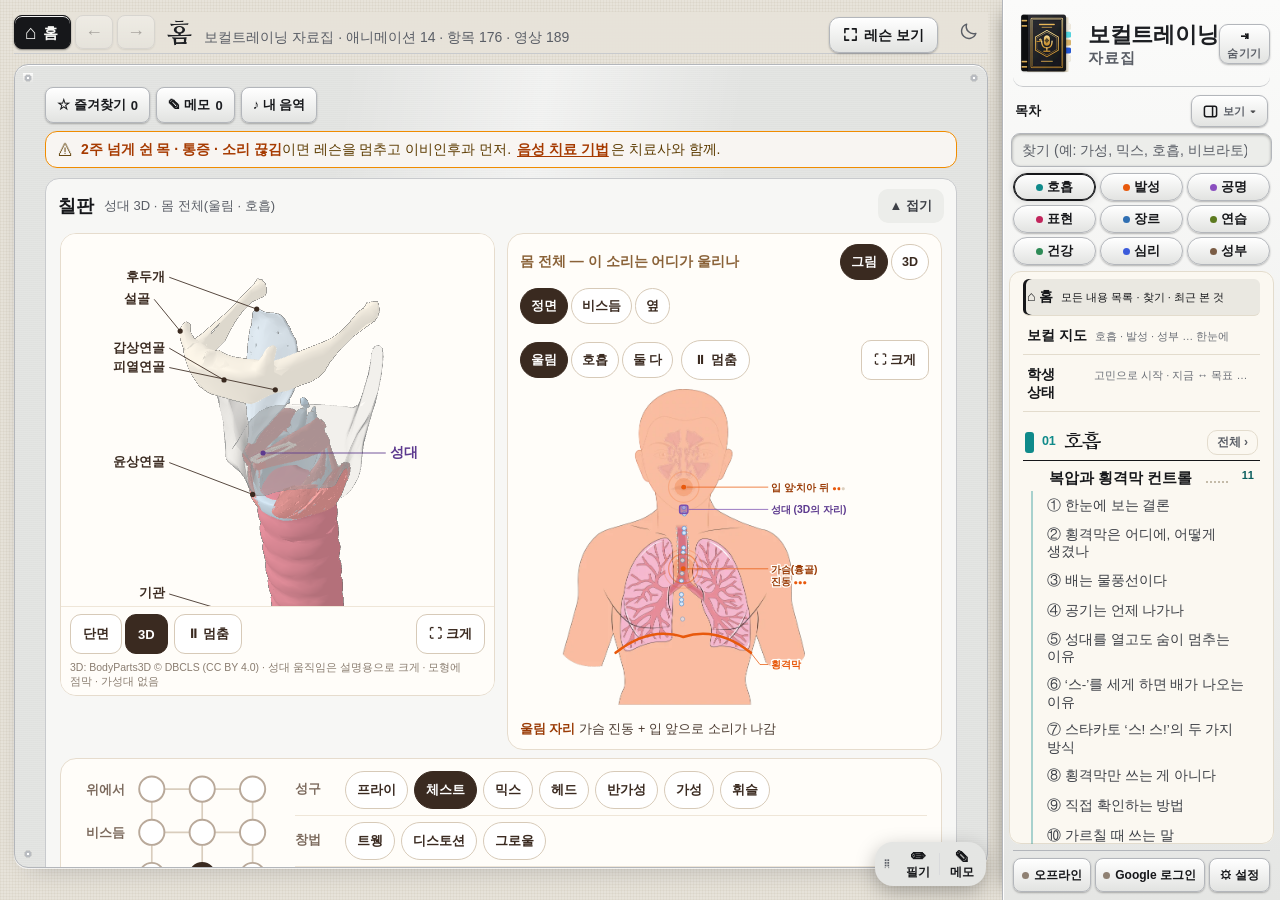
==== index.html @ 75bf311d "앱 v140 업데이트 Co-Authored-By: Claude Opus 5.5 <noreply@anthropic.com>" ====
<!DOCTYPE html><html lang="ko" class="boot"><head><meta charset="utf-8"><script>(function(){var t="auto";try{t=JSON.parse(localStorage.getItem("vocal-theme"))||"auto"}catch(e){}try{var q=new URLSearchParams(location.search).get("theme");if(q=="light"||q=="dark"||q=="auto")t=q}catch(e){}var d=t=="dark"||(t=="auto"&&matchMedia("(prefers-color-scheme: dark)").matches);if(d)document.documentElement.classList.add("kd")})()</script><meta name="viewport" content="width=device-width,initial-scale=1,viewport-fit=cover">
<link rel="manifest" href="manifest.webmanifest"><meta name="apple-mobile-web-app-capable" content="yes"><meta name="mobile-web-app-capable" content="yes"><meta name="apple-mobile-web-app-title" content="보컬트레이닝"><meta name="apple-mobile-web-app-status-bar-style" content="black-translucent"><link rel="apple-touch-icon" href="apple-touch-icon.png"><meta name="theme-color" media="(prefers-color-scheme: light)" content="#e7e3da"><meta name="theme-color" media="(prefers-color-scheme: dark)" content="#0b0b0c"><title>보컬트레이닝 자료집</title><link rel="icon" type="image/png" href="[data-uri]">
<style>
:root{--bg:#e7e3da;--card:#f7f7f5;--ink:#16171a;--sub:#5a5e66;--or:#16171a;--bl:#2f6fb3;--pu:#8a4fbf;--rd:#d6332a}
*{box-sizing:border-box}html,body{margin:0;height:100%;background:var(--bg);color:var(--ink);font-family:-apple-system,"Apple SD Gothic Neo","Noto Sans KR",sans-serif;-webkit-user-select:none}
#app{display:grid;grid-template-columns:1fr 210px;height:100vh;height:100dvh}
/* v32: 홈 화면 앱(아이패드·아이폰)에서 맨 위 시간·배터리 줄과 아래 홈 막대에 가리지 않게. 브라우저에서는 값이 0이라 그대로 */
#app{padding:env(safe-area-inset-top) env(safe-area-inset-right) env(safe-area-inset-bottom) env(safe-area-inset-left)}
@media (display-mode:standalone){#app{padding-top:calc(env(safe-area-inset-top) + 8px)}body::before{content:'';position:fixed;top:0;left:0;right:0;height:env(safe-area-inset-top);background:#e4e5e3;z-index:60}}
main{display:grid;grid-template-rows:auto 1fr auto;padding:12px 14px;gap:10px;min-height:0}
header{display:flex;align-items:baseline;gap:12px;flex-wrap:wrap}
header .mech{background:var(--ink);color:#16171a;border-radius:6px;padding:3px 10px;font-size:14px;font-weight:700}
header h1{margin:0;font-size:26px}header .cls{color:var(--sub);font-size:14px}
#panels{display:grid;grid-template-columns:1fr 1.15fr 1fr;gap:12px;min-height:0}
.panel{background:var(--card);border-radius:14px;box-shadow:0 2px 10px rgba(0,0,0,.06);padding:8px;display:flex;flex-direction:column;min-height:0}
.panel .fig{flex:1;min-height:0;display:flex;align-items:center;justify-content:center}
.panel svg,.panel img{max-width:100%;max-height:100%;height:100%;width:auto;object-fit:contain}
.panel figcaption{text-align:center;font-size:13px;font-weight:700;color:var(--sub);padding-top:4px}
#bottom{display:grid;grid-template-columns:1.4fr 1fr 1.1fr;gap:12px;align-items:stretch}
.box{background:var(--card);border-radius:12px;padding:10px 12px;font-size:14px;line-height:1.55}
#bottom>.box{max-height:min(40vh,380px);min-height:0;overflow:auto;-webkit-overflow-scrolling:touch;overscroll-behavior:contain;background:linear-gradient(var(--card) 30%,rgba(247,247,245,0)) center top/100% 28px no-repeat local,linear-gradient(rgba(247,247,245,0),var(--card) 70%) center bottom/100% 28px no-repeat local,radial-gradient(farthest-side at 50% 0,rgba(60,40,20,.18),rgba(0,0,0,0)) center top/100% 10px no-repeat scroll,radial-gradient(farthest-side at 50% 100%,rgba(60,40,20,.18),rgba(0,0,0,0)) center bottom/100% 10px no-repeat scroll;background-color:var(--card)}
.box b{color:var(--or)}.box p{margin:2px 0}
table.g{border-collapse:collapse;width:100%;font-size:13px}table.g td{padding:2px 4px}table.g td:first-child{color:var(--sub);white-space:nowrap}
.dots span{display:inline-block;width:11px;height:11px;border-radius:50%;margin-right:3px;background:#dddddd}.dots span.on{background:var(--ink)}.dots.b span.on{background:var(--bl)}.dots.p span.on{background:var(--pu)}
.cq{height:9px;background:#e4e3e1;border-radius:5px;overflow:hidden}.cq i{display:block;height:100%;background:var(--or)}
.tc{position:relative;height:9px;border-radius:5px;background:linear-gradient(90deg,#d9746a,#eeeeee,#7fa8d8)}.tc i{position:absolute;top:-3px;width:5px;height:15px;background:var(--ink);border-radius:2px;margin-left:-2px}
#ctl{display:flex;flex-direction:column;gap:8px;justify-content:flex-start}
#ctl .row{display:flex;align-items:center;gap:8px}
button{font:inherit;white-space:nowrap;border:0;border-radius:10px;padding:8px 12px;background:#c8cacd;color:var(--ink);cursor:pointer;font-weight:700}
button:active{transform:scale(.97)}#play{background:var(--or);color:#ffffff;min-width:74px}
input[type=range]{flex:1;accent-color:var(--or)}
#phase{position:relative;height:22px;background:#c8cacd;border-radius:6px;overflow:hidden;font-size:11px}
#phase .seg{position:absolute;top:0;height:100%;display:flex;align-items:center;justify-content:center;color:#3d4047}
#phase .closed{background:#f7c9b0}#phase .cur{position:absolute;top:0;width:3px;height:100%;background:var(--ink)}
aside{background:#e4e5e3;color:#16171a;padding:10px 8px;display:flex;flex-direction:column;gap:4px;overflow:auto}
aside h2{font-size:11px;color:#5a5e66;margin:2px 6px 3px;font-weight:700;letter-spacing:.5px}
aside button{background:#d9dadc;color:#16171a;text-align:left;padding:6px 10px;border-radius:9px;display:flex;flex-direction:column;gap:1px;width:100%;font-size:14px;white-space:normal}
aside button small{color:#5a5e66;font-weight:400;font-size:11px}aside button.on{background:var(--or)}
aside .sp{flex:1}aside .help{font-size:11px;color:#5a5e66;line-height:1.5;padding:0 6px}
#dict{display:none;grid-template-rows:auto 1fr;gap:10px;min-height:0}
#dict .top{display:flex;gap:8px;align-items:center;flex-wrap:wrap}
#dq{flex:0 0 280px;font:inherit;font-size:15px;padding:9px 12px;border-radius:10px;border:1.5px solid #c8cacd;background:#f7f7f5}
#dict .chip{background:#f7f7f5;border:1.5px solid #c8cacd;color:#3d4047;padding:5px 10px;border-radius:16px;font-size:13px;font-weight:600}#dict .chip.on{background:#e4e5e3;color:#16171a;border-color:#b3b6bb}
#dict .body{display:grid;grid-template-columns:260px 1fr;gap:12px;min-height:0}
#dlist{background:#f7f7f5;border-radius:12px;overflow:auto;padding:6px 0}
#dlist h4{margin:10px 14px 4px;font-size:12px;color:#a08f80;font-weight:700}
#dlist a{display:block;padding:7px 14px;color:#16171a;text-decoration:none;font-size:15px;cursor:pointer;border-left:3px solid transparent}
#dlist a small{display:block;color:#5a5e66;font-size:12px;font-style:italic}#dlist a.on{background:#ecedea;border-left-color:#16171a}
#dview{background:#f7f7f5;border-radius:12px;overflow:auto;padding:22px 30px}
#dview .hw{font-size:34px;font-weight:800;letter-spacing:-.6px;margin:0;line-height:1.25}
#dview .orig{font-size:15px;font-weight:600;color:#5a5e66;margin:4px 0 2px}
#dview .pr{font-size:13px;color:#5a5e66}#dview .orig .prk{font-size:13px;font-weight:500;color:#7a6a5c;margin-left:8px;white-space:nowrap}#dview .orig .prk::before{content:'발음 ';opacity:.75}#dview .bsec .orig .cat{display:none}   /* v107(194): 발음은 원어 줄 안에 · 묶음 페이지에서는 옛 분류 칩 숨김 */#dview .cat{display:inline-block;margin-left:8px;font-size:12px;background:#ecedea;border-radius:10px;padding:2px 9px;color:#6b5a4c;font-style:normal}
#dview .def{font-size:18px;line-height:1.6;margin:16px 0 12px;padding:12px 16px;background:#ecedea;border-left:4px solid #16171a;border-radius:4px}
#dview h5{font-size:13px;color:#16171a;margin:16px 0 4px}#dview p,#dview li{font-size:15px;line-height:1.75;margin:2px 0;max-width:70ch}
#dview ol{padding-left:22px;margin:4px 0}#dview .rel span{display:inline-block;margin:3px 6px 3px 0;padding:4px 10px;border-radius:14px;background:#ecedea;font-size:13px;cursor:pointer}#dview .rel span.x{cursor:default;opacity:.6}#dview .mrg{margin:16px 0 6px;padding:6px 12px 10px;border:1px solid #c8cacd;border-left:4px solid #b9a899;border-radius:6px 12px 12px 6px;background:#fcfbfa}#dview .mrg h5{margin:6px 0 4px}#dview .mrg .def{font-size:15px}#dview .mrg .src{margin-bottom:0}
#dview .src{font-size:12px;color:#5a5e66;margin-top:16px;border-top:1px solid #eeeeee;padding-top:8px}#dview .go{margin-top:12px;background:#16171a;color:#ffffff}
#anat{display:none;grid-template-columns:1.1fr 1fr;gap:14px;min-height:0}#anat img{max-height:100%;max-width:100%;object-fit:contain}
#anat .panel .fig{align-items:center}
.note{font-size:12px;color:var(--sub)}
@media (max-width:900px){#app{grid-template-columns:1fr 120px}#panels{grid-template-columns:1fr 1fr 1fr}#bottom{grid-template-columns:1fr 1fr}}

#dlist h4.sub{margin:6px 14px 2px 22px;font-size:11px;color:#c08a5c}
#dview{position:relative}
#dview .kbw{margin:6px 0 2px;max-width:640px}
#dview .kbw svg{width:100%;height:auto;display:block}
#dview .vinfo{font-size:14px;color:#3d4047;margin:4px 0 0;max-width:70ch}#dview .vinfo b{color:#16171a}
#dview ul.roles{columns:2;column-gap:28px;padding-left:20px;margin:4px 0;max-width:760px}#dview ul.roles li{font-size:15px;line-height:1.6;break-inside:avoid}
#dview .sing span{display:inline-block;margin:3px 6px 3px 0;padding:4px 10px;border-radius:14px;background:#eef3f8;font-size:13px;color:#2f4f6f}
#dview .ov{max-width:900px}#dview .ov svg{width:100%;height:auto;display:block}
#dview .ov .row{cursor:pointer}#dview .ov .row:hover .bar,#dview .ov .row.cur .bar{fill:#c65a2e}#dview .ov .row:hover text.lb{font-weight:700}
#dview .ovtop{display:flex;align-items:center;gap:14px;flex-wrap:wrap;font-size:13px;color:#5a5e66;margin:6px 0}
#dview .ovtop .sw{display:inline-block;width:22px;height:8px;border-radius:4px;background:#f2b48c;vertical-align:middle;margin-right:5px}
#dview .ovtop .tk{display:inline-block;width:2px;height:14px;background:#e4e5e3;vertical-align:middle;margin:0 6px 0 4px}
#dview .ovtop button{margin-left:auto;padding:5px 12px;font-size:13px}
#vtip{position:absolute;pointer-events:none;background:#e4e5e3;color:#16171a;border-radius:8px;padding:8px 10px;font-size:13px;line-height:1.5;max-width:300px;display:none;z-index:5}
#vtip b{color:#ffd2b3}
#dview table.vt{border-collapse:collapse;font-size:13px;width:100%;max-width:900px}#dview table.vt th,#dview table.vt td{border-bottom:1px solid #eeeeee;padding:5px 8px;text-align:left;vertical-align:top}
#dview table.vt th{color:#5a5e66;font-weight:600}#dview table.vt tr.g td{background:#ecedea;font-weight:700;color:#1d1f23}#dview table.vt tr.g{cursor:pointer}#dview table.vt tr.g small{font-weight:600;color:#5a5e66;margin-left:4px}#dview table.vt .vga{color:#16171a;font-size:10px}#dview table.vt tr.g:hover td{background:#f5f1ee}
#dview .ov .row.grp:hover .bar{fill:#c65a2e}#dview .vinfo.ov6{font-size:13px;margin:0 0 4px}#dview table.vt tr[data-j]{cursor:pointer}

#app{grid-template-columns:1fr 278px}
@media (max-width:1000px){#app{grid-template-columns:1fr 230px}}
aside{padding:10px 8px 8px;gap:6px}
aside .brand{display:flex;align-items:center;gap:9px;margin:0 4px 6px;padding-bottom:8px;border-bottom:1px solid #b3b6bb}aside .brand img{width:38px;height:38px;border-radius:10px;flex:0 0 auto}aside .brand .bt{display:flex;flex-direction:column;line-height:1.15;min-width:0}aside .brand b{font-size:16px;font-weight:800;color:#16171a;letter-spacing:-.3px}aside .brand small{font-size:12px;font-weight:700;color:#5a5e66;letter-spacing:.06em;margin-top:2px;white-space:nowrap}
aside .ntop{display:flex;align-items:center;justify-content:space-between;margin:0 4px}
aside .ntop b{font-size:13px;color:#16171a}aside .ntop span{font-size:11px;color:#5a5e66}
#nq{width:100%;font:inherit;font-size:14px;padding:8px 10px;border-radius:9px;border:0;background:#d9dadc;color:#16171a}
#nq::placeholder{color:#5a5e66}
#nav{flex:1;overflow:auto;min-height:0;margin:0 -2px;padding:0 2px}
#nav .nh{display:flex;align-items:center;gap:6px;cursor:pointer;user-select:none;border-radius:8px;padding:5px 6px}
#nav .nh:hover{background:#d9dadc}
#nav .nh .ar{width:12px;color:#5a5e66;font-size:11px}
#nav .nh .cnt{margin-left:auto;font-size:11px;color:#5a5e66}
#nav .nh0{font-size:14px;font-weight:800;color:#16171a;margin-top:6px}
#nav .nh0.fav{color:#5a5e66;cursor:default}
#nav .nh1{font-size:13px;font-weight:700;color:#312d29;padding-left:14px}
#nav .nh2{font-size:12px;font-weight:600;color:#5a5e66;padding-left:24px}
#nav .ni{display:flex;align-items:center;gap:4px;border-radius:8px;padding:4px 4px 4px 0;margin:1px 0;cursor:pointer}
#nav .ni:hover{background:#d9dadc}#nav .ni.on{background:var(--or)}
#nav .ni .nt{flex:1;min-width:0;display:flex;flex-direction:column;font-size:14px;color:#16171a;line-height:1.3}
#nav .ni .nt small{color:#5a5e66;font-size:11px;font-weight:400;white-space:nowrap;overflow:hidden;text-overflow:ellipsis}
#nav .ni.on .nt small{color:#352c25}
#nav .ni .nt i{font-style:normal;font-size:10px;color:#5a5e66}
#nsub{display:flex;align-items:center;gap:4px;flex-wrap:wrap;margin:0 4px;font-size:11px;color:#5a5e66}
#nsub button{font-size:11px;padding:3px 8px;border-radius:11px;background:#d9dadc;color:#595450;width:auto;display:inline-block;font-weight:700}
#nsub button.on{background:#16171a;color:#ffffff}#nsub .pex{background:none;color:#684f40;padding:3px 2px;text-decoration:underline}
#nsub textarea{width:100%;height:70px;font-size:11px;display:none;margin-top:4px}
#nav .ni .nt small.mine{color:#5a5e66}#nav .ni.on .nt small.mine{color:#322e20}#nav .ni .nt small .pe{color:#5a5e66;font-size:11px}
#nav .pen{background:none;border:0;color:#5a5e66;font-size:13px;padding:2px 4px;line-height:1;cursor:pointer;width:auto;flex:0 0 auto;display:inline-block;border-radius:6px}
#nav .pen:hover,#nav .ni.on .pen{color:#16171a}
.pedit{display:flex;gap:3px;margin-top:2px}.pedit input{flex:1;min-width:0;font:inherit;font-size:12px;padding:3px 6px;border-radius:6px;border:0;background:#f7f7f5;color:#16171a}
.pedit button{font-size:11px;padding:2px 7px;border-radius:6px;background:#16171a;color:#ffffff;width:auto;display:inline-block;font-weight:700}.pedit button.prs{background:#5a4c40}
#dview .popl{font-size:14px;color:var(--sub);margin:-2px 0 8px}#dview .orig .pen0{background:none;border:1px solid #c8cacd;border-radius:9px;color:#7a6a5c;font-size:12px;font-weight:600;padding:4px 9px;margin-left:8px;cursor:pointer;min-height:30px;vertical-align:2px}#dview .popl b{color:#1d1f23}#dview .popl .pen{background:none;border:0;color:#1d1f23;font-size:14px;padding:0 4px;cursor:pointer}
#dview .popl .pedit input{background:#f9f7f5;border:1px solid #16171a}
#nav .l1{padding-left:26px}#nav .l2{padding-left:36px}#nav .l3{padding-left:44px}#nav .l4{padding-left:52px}#nav .lf{padding-left:10px}
#nav .nh3{font-size:12px;font-weight:600;color:#5a5e66;padding-left:34px}
.hnav{display:flex;gap:4px;align-self:center}.hnav button{min-width:38px;height:34px;padding:0 9px;border-radius:9px;background:#f7f7f5;border:1.5px solid #c8cacd;font-size:18px;font-weight:800;line-height:1;color:#16171a}
.hnav button:disabled{opacity:.3;cursor:default}.hnav button:not(:disabled):active{background:#c8cacd}
#nav .ncol{width:10px;height:10px;border-radius:3px;flex:0 0 auto}
#nav .nh .nmc{width:auto;display:none;flex:0 0 auto;font-size:11px;font-weight:700;padding:2px 7px;border-radius:9px;background:#d9dadc;color:#372b23;margin-left:4px}
#nav .nh:hover .nmc,#nav .nh .nmc:focus{display:inline-block}
@media (hover:none){#nav .nh .nmc{display:inline-block}}
#nav .nmapb{display:flex;flex-direction:column;gap:1px;width:100%;margin:2px 0 4px;padding:8px 10px;border-radius:10px;background:#d9dadc;border:1.5px solid #b3b6bb;color:#16171a;font-size:14px;font-weight:800;text-align:left}
#nav .nmapb small{color:#5a5e66;font-size:11px;font-weight:500}#nav .nmapb.on{background:var(--or);border-color:var(--or)}#nav .nmapb.on small{color:#352c25}
#nav .ni.soon{cursor:default;opacity:.55}#nav .ni.soon:hover{background:none}#nav .ni.soon .nt{font-size:13px}
#nav .star{background:none;border:0;color:#5a5e66;font-size:16px;padding:2px 6px;line-height:1;cursor:pointer;width:auto;flex:0 0 auto;display:inline-block;border-radius:6px}
#nav .star.on{color:#5a5e66}#nav .ni.on .star{color:#16171a}
#nav .nsec{font-size:11px;color:#5a5e66;margin:4px 6px}
header .hx{margin-left:auto;display:flex;gap:6px;align-items:center}
#seg{display:flex;background:#c8cacd;border-radius:10px;padding:3px;gap:2px}
#seg button{background:none;padding:5px 12px;font-size:13px;border-radius:8px;color:#3d4047}
#seg button.on{background:#f7f7f5;color:var(--ink);box-shadow:0 1px 3px rgba(0,0,0,.1)}
#hstar{background:#f7f7f5;border:1.5px solid #c8cacd;padding:4px 10px;font-size:15px;color:#b39c86}
#hstar.on{color:#67512b;border-color:#f0c96a}
#dict .top{display:none}#dict .body{grid-template-columns:minmax(0,1fr)}#dview{min-width:0}#dlist{display:none}
.panel{position:relative}
.panel figcaption{display:flex;align-items:center;justify-content:space-between;gap:8px;padding:4px 2px 0 8px;text-align:left}
.pchips{display:flex;gap:4px;flex:0 0 auto}
.pc{font-size:11px;padding:3px 9px;border-radius:12px;background:#e4e5e3;color:#16171a;font-weight:700}
.pc.off{background:#c8cacd;color:#9a8c7e}
#vlist{display:grid;grid-template-columns:repeat(auto-fill,minmax(260px,1fr));gap:12px;margin:10px 0}
.vcard{border:1px solid #e3e0dd;border-radius:12px;overflow:hidden;background:#fefdfd}
.vcard .th{aspect-ratio:16/9;background:#e4e5e3 center/cover no-repeat;display:flex;align-items:center;justify-content:center;color:#16171a;font-size:28px}
.vcard .th iframe{width:100%;height:100%;border:0}
.vcard .vb{padding:8px 10px;font-size:14px}.vcard .vb a,.vcard .vb button{font-size:12px;margin-right:6px}
.vcard .vb a{color:#2f6fb3;font-weight:700;text-decoration:none}
.vconf{display:inline-flex;align-items:center;gap:6px;flex-wrap:wrap;font-size:13px;font-weight:700;color:#b42318;background:#f4efef;border-radius:8px;padding:4px 8px}
.vconf button{margin:0!important}.vconf .vyes{background:#d6332a;color:#ffffff}.vconf .vno{background:#c8cacd;color:#16171a}
.vslot{border:1.5px dashed #c8cacd;border-radius:10px;display:flex;align-items:center;justify-content:center;color:#b5a596;font-size:12px;height:44px}
#vform{display:flex;gap:6px;flex-wrap:wrap;margin:6px 0;max-width:820px}#vform input{font:inherit;font-size:14px;padding:8px 10px;border:1.5px solid #c8cacd;border-radius:9px;flex:1;min-width:180px}
#vexp{width:100%;height:120px;font:12px monospace;margin-top:6px;display:none}
.drow{display:grid;grid-template-columns:86px 1fr;gap:4px 10px;margin:6px 0;max-width:900px}.drow b{color:var(--or);font-size:14px}.drow span{font-size:15px;line-height:1.6}
#bottom .box.ib{overflow:auto}
#bottom .box .det{display:grid;grid-template-columns:72px 1fr;gap:1px 8px;margin-top:6px;padding-top:6px;border-top:1px dashed #e0ddda;font-size:13px;line-height:1.45}
#bottom .box .det b{color:#1d1f23;font-size:12px}

#panels{grid-template-columns:.93fr 1.02fr .97fr .88fr}#panels>.panel{min-width:0}.hvbar{max-width:100%;min-width:0}

.hvbar{display:flex;align-items:center;justify-content:center;gap:3px;flex-wrap:nowrap;overflow-x:auto;scrollbar-width:none;padding:2px 0 4px}.hvbar::-webkit-scrollbar{display:none}.hvbar>*{flex:0 0 auto}.hvbar b{font-size:12px;color:var(--sub);margin-right:2px}
.hvbar .vc{font-size:12px;padding:3px 9px;border-radius:13px;background:#c8cacd;color:#5a4c40;min-height:28px}
.hvbar .vc.on{background:#16171a;color:#ffffff}.hvbar .vc.auto{background:#f7f7f5;border:1.5px solid #16171a;color:#1d1f23;margin-left:3px}
.hvbar .vc.auto.on{background:#1d1f23;color:#ffffff;border-color:#1d1f23}
#vow{display:flex;gap:8px;align-items:flex-start;border-top:1px solid #c8cacd;padding-top:8px}#vchart{width:150px;flex:0 0 150px;height:auto}
#vow .vside{flex:1;min-width:0}#vtx{font-size:12px;line-height:1.45;color:var(--ink)}#vtx b{color:#1d1f23}
#vow .vleg{margin-top:2px;font-size:11px;line-height:1.35}#vow .vleg i{display:inline-block;width:9px;height:9px;border-radius:50%;margin:0 2px 0 3px;vertical-align:-1px}
#vow .vlinks{display:flex;flex-wrap:wrap;gap:0 10px;margin-top:1px}#vow .vlinks a{font-size:12px;color:#1d1f23;font-weight:700;text-decoration:none}
@media (max-width:1250px){.hvbar{justify-content:flex-start;gap:2px}.hvbar b{display:none}.hvbar .vc{padding:3px 6px;font-size:11px}.hvbar .vc.auto{margin-left:1px}
 #bottom{grid-template-columns:1.2fr .85fr 1.45fr}}
#ctl .row{flex-wrap:wrap;row-gap:6px}#vow{flex-wrap:wrap}#vow .vside{min-width:150px}
/* 아이패드 세로(좁은 화면): 그림 2×2, 아래 상자는 한 줄 3칸 + 높이 제한 */
@media (max-width:900px){#panels{grid-template-columns:1fr 1fr;grid-template-rows:repeat(2,minmax(0,1fr))}#bottom{grid-template-columns:1.1fr .9fr 1.2fr}#bottom>.box{max-height:min(26vh,320px)}.dots{white-space:nowrap}.dots span{width:9px;height:9px;margin-right:2px}table.g td:first-child{white-space:normal}}
/* v52: 아이패드 세로는 화면 폭(13인치 1032px)과 관계없이 2×2 — 한 줄 4칸이면 그림이 가늘고 위아래가 빔 */
@media (orientation:portrait) and (min-width:701px){#panels{grid-template-columns:1fr 1fr;grid-template-rows:repeat(2,minmax(0,1fr))}#bottom{grid-template-columns:1.1fr .9fr 1.2fr}#bottom>.box{max-height:min(26vh,320px)}.dots{white-space:nowrap}.dots span{width:9px;height:9px;margin-right:2px}table.g td:first-child{white-space:normal}}
#vchart g.vk{opacity:.5;transition:opacity .2s}#vchart g.vk.on{opacity:1}#vchart g.vk.on circle{r:5}

#mm{position:relative}
#mm .mmbar{display:flex;align-items:center;gap:8px;flex-wrap:wrap;margin-bottom:6px}
#mm .mmbar b{font-size:16px}#mm .mmbar .sp{flex:1}
#mm .mmbar button{font-size:13px;padding:5px 10px;border-radius:9px}
#mm .mmbar label{font-size:13px;color:var(--sub);display:inline-flex;align-items:center;gap:4px;cursor:pointer}
#mm .leg{display:flex;gap:4px 12px;flex-wrap:wrap;font-size:12px;color:var(--sub);margin:2px 0 6px}
#mm .leg i{display:inline-block;width:10px;height:10px;border-radius:3px;margin-right:4px;vertical-align:-1px}
#mm .leg s{display:inline-block;width:22px;height:0;border-top:2px solid #b8aa9c;margin-right:4px;vertical-align:3px;text-decoration:none}
#mm .leg s.x{border-top:2px dashed #8a4fbf}#mm .leg s.a{border-color:#16171a}#mm .leg s.m{border-top-style:dotted}
#mm .mmwrap{position:relative;margin:0 auto;border-radius:14px;background:#ecedea;overflow:hidden;touch-action:pan-y;-webkit-user-select:none;user-select:none}
#mm .mmwrap.zoomed{touch-action:none;cursor:grab}
#mm .mmwrap svg{display:block;width:100%;height:auto}
#mm .nd{cursor:pointer;transform-box:fill-box;transform-origin:center}#mm .nd:hover rect{stroke-width:2.6}
#mm .mmwrap{-webkit-touch-callout:none}
#mm .mmx{fill:none;stroke:#8a4fbf;stroke-width:1.6;stroke-dasharray:5 4;stroke-linecap:round;opacity:.12;transition:opacity .2s,stroke-width .2s}
#mm.xall .mmx{opacity:.85}#mm .mmx.on{opacity:1;stroke-width:2.8}
#mm .nd{transition:opacity .2s}#mm .nd.dim{opacity:.32}#mm .nd.sel rect{stroke-width:3}
#mm .mmtool{display:flex;align-items:center;gap:8px;margin:0 auto 6px;font-size:12px;color:var(--sub)}#mm .mmtool>span:first-child{flex:1;min-width:0}
#mm .mmtool .xb{height:34px;padding:0 11px;border-radius:10px;font-size:13px;font-weight:800;background:#f7f7f5;color:#8a4fbf;border:1.5px dashed #8a4fbf}
#mm .mmtool .xb.on{background:#8a4fbf;color:#ffffff;border-style:solid}
#mm .mmhint{max-width:100%;margin:6px auto 0;font-size:12px;color:var(--sub);text-align:center;min-height:17px}#mm .mmhint b{color:#8a4fbf}
#mm .mmdesc{margin-top:16px;padding-top:12px;border-top:2px solid #c8cacd}
#mm .mmdh{font-size:12px;font-weight:800;color:#1d1f23;letter-spacing:.02em;margin-bottom:2px}
#mm .mmzoom{display:flex;gap:5px;flex:0 0 auto}
#mm .mmzoom button{min-width:34px;height:34px;padding:0 8px;border-radius:10px;background:rgba(247,247,245,.94);color:#16171a;border:1px solid #c8cacd;font-size:18px;font-weight:800;line-height:1;box-shadow:0 1px 3px rgba(0,0,0,.1)}
#mm .mmzoom button.fit{font-size:13px}
#mm .ctr{display:flex;gap:6px;justify-content:center;flex-wrap:wrap;margin-top:8px}
#mm .ctr button{font-size:13px;padding:6px 12px;border-radius:9px;background:#e4e5e3;color:#16171a}
#mm .ctr button.alt{background:#c8cacd;color:#16171a}
#mm .mmcrumb{display:flex;align-items:center;gap:3px;flex-wrap:wrap;margin:0 0 8px}
#mm .mmcrumb button{padding:4px 10px;border-radius:13px;background:#c8cacd;color:#16171a;font-weight:700;font-size:13px}
#mm .mmcrumb button.on{background:#e4e5e3;color:#16171a}#mm .mmcrumb i{font-style:normal;color:#5a5e66;font-size:12px}#mm .mmcrumb b{font-size:13px;padding:0 4px}
#mm .tnote{font-size:12px;color:var(--sub)}
#mm .tlist{margin-top:14px;border-top:2px solid #c8cacd;padding-top:10px}
#mm .tg{margin:0 0 10px}#mm .tgh{font-size:14px;font-weight:800;color:#16171a;background:none;padding:2px 0;display:flex;align-items:center;gap:6px}
#mm .tgh i{width:10px;height:10px;border-radius:3px}#mm .tgh small,#mm .vtc small{color:#5a5e66;font-weight:600;font-size:11px}
#mm .vtchips{display:flex;flex-wrap:wrap;gap:5px;margin-top:4px}
#mm .vtc{font-size:13px;padding:5px 10px;border-radius:14px;background:#f7f7f5;border:1.5px solid #c8cacd;color:#16171a;font-weight:600}
#mm .vtc.grp{background:#f2f0ee;font-weight:800}#mm .vtc.soon{opacity:.6;border-style:dashed;cursor:default}#mm .vtc em{font-style:normal;color:#16171a;margin-right:3px;font-size:11px}
#dview .mmgo{font-size:13px;color:#1d1f23;font-weight:700;cursor:pointer;margin-left:6px;background:none;padding:0}

.mnav{display:none}
@media (max-width:700px),(max-height:520px) and (orientation:landscape){
 html,body{height:auto}
 #app{display:block;height:auto}
 main{display:block;padding:10px 10px 18px}
 main>section{margin-top:8px}
 aside{position:fixed;top:0;right:0;bottom:0;width:min(86vw,330px);z-index:50;transform:translateX(105%);transition:transform .25s ease;box-shadow:-6px 0 24px rgba(0,0,0,.35);padding-top:max(10px,env(safe-area-inset-top))}
 body.navopen aside{transform:none}
 #mback{display:none}body.navopen #mback{display:block;position:fixed;inset:0;background:rgba(0,0,0,.38);z-index:40}
 .mnav{display:inline-flex;align-items:center;gap:4px;background:#e4e5e3;color:#16171a;border-radius:10px;padding:7px 11px;font-size:13px;font-weight:700;min-height:34px}
 aside .ntop .mnav{background:#d9dadc;padding:5px 10px;min-height:30px;font-size:12px;width:auto;flex:0 0 auto;flex-direction:row}aside .ntop span{display:none}aside .ntop b{white-space:nowrap}
 header{display:grid;grid-template-columns:auto minmax(0,1fr) auto auto;column-gap:8px;row-gap:5px;align-items:center}
 header>.hnav{grid-column:3;grid-row:1}.hnav button{min-width:34px;padding:0 7px}
 header .mech{grid-column:1;grid-row:1;font-size:12px;padding:2px 8px}
 header h1{grid-column:2;grid-row:1;font-size:20px;line-height:1.25}
 header>.mnav{grid-column:4;grid-row:1}
 header .cls{grid-column:1/-1;font-size:12px;line-height:1.4}
 header .hx{grid-column:1/-1;margin-left:0;justify-content:space-between}
 #seg button{padding:6px 9px;font-size:13px}#hstar{font-size:13px;padding:5px 9px}
 #panels>.panel{min-height:0;min-width:0;position:relative;padding:6px;border-radius:12px}
 #panels>.panel.pmain{order:-1;padding:8px}
 #panels>.panel:not(.pmain){cursor:pointer}
 #panels>.panel:not(.pmain) .fig{pointer-events:none}
 #panels>.panel:not(.pmain) figcaption,#panels>.panel:not(.pmain) .hvbar{display:none}
 #panels>.panel:not(.pmain)::after{content:attr(data-short);display:block;text-align:center;font-size:12px;font-weight:700;color:var(--sub);padding-top:2px;white-space:nowrap}
 #panels>.panel:not(.pmain)::before{content:'⤢';position:absolute;right:7px;top:4px;font-size:13px;color:#b39c86;z-index:1}
 .panel figcaption{font-size:13px;display:flex;align-items:center;justify-content:space-between;gap:6px;flex-wrap:wrap;text-align:left}
 #bottom{grid-template-columns:1fr;gap:8px;margin-top:10px}
 #bottom>.box{max-height:none;overflow:visible;background:var(--card)}
 #ctl{order:-1}
 #dview{padding:16px 14px}#dview .hw{font-size:28px}
 #anat{grid-template-columns:1fr}
}
@media (max-width:700px){
 #panels{grid-template-columns:repeat(3,minmax(0,1fr));grid-template-rows:none;grid-auto-rows:auto;gap:7px}
 #panels>.panel.pmain{grid-column:1/-1}
 #panels>.panel.pmain .fig{flex:none}
 #panels>.panel.pmain svg{width:100%;height:auto;max-height:64vh}
 #panels>.panel:not(.pmain) .fig{flex:none;height:112px}
 #panels>.panel:not(.pmain) svg{width:100%;height:100%}
}
@media (max-width:700px) and (max-height:700px){
 #panels>.panel.pmain svg{max-height:46vh}
 #panels>.panel:not(.pmain) .fig{height:90px}
}
@media (max-height:520px) and (orientation:landscape){
 header{grid-template-columns:auto minmax(0,1fr) auto auto auto;row-gap:2px}
 header .cls{display:none}header .hx{grid-column:3;grid-row:1}header>.hnav{grid-column:4}header>.mnav{grid-column:5}
 header h1{font-size:18px;white-space:nowrap;overflow:hidden;text-overflow:ellipsis}
 #panels{grid-template-columns:minmax(0,1fr) 128px;grid-template-rows:repeat(3,minmax(0,1fr));height:calc(100dvh - 66px - env(safe-area-inset-top) - env(safe-area-inset-bottom));gap:6px}
 #panels>.panel.pmain{grid-column:1;grid-row:1/4}
 #panels>.panel:not(.pmain){grid-column:2}
 #panels svg{width:100%;height:100%}
 #panels>.panel:not(.pmain)::after{font-size:11px}
 #bottom{grid-template-columns:1fr 1fr}#ctl{grid-column:1/-1}
}

#nsync{margin:2px 0 4px}
#nsync .sy{background:#d9dadc;border:1.5px solid #b3b6bb;border-radius:10px;padding:8px 10px;color:#302d2a}
#nsync .sy b{font-size:13px;color:#16171a;display:flex;align-items:center;gap:6px}
#nsync .sy small{display:block;color:#5a5e66;font-size:11px;line-height:1.45;margin-top:2px}
#nsync .sy .row{display:flex;gap:6px;flex-wrap:wrap;margin-top:6px}
#nsync .sy button{width:auto;display:inline-block;font-size:12px;font-weight:800;padding:5px 10px;border-radius:8px;background:#f7f7f5;color:#16171a}
#nsync .sy button.go{background:#1f2024;color:#ffffff}#nsync .sy button.ghost{background:#d9dadc;color:#372b23}
#nsync .sy .dot{width:8px;height:8px;border-radius:50%;background:#3fb27f;flex:0 0 auto}#nsync .sy .dot.w{background:#e0a100}
#nsync .sy .err{color:#684e48}
#nsync .sy .aio{display:inline-block;margin-top:3px;font-weight:700}
#nsync .sy .row button{min-height:34px}#nsync .sy .pv{font-size:11px;font-weight:800;opacity:.75;margin-left:2px}
#nsync .note{font-size:11px;color:#5a5e66;padding:0 6px;line-height:1.45}

.zbtn{width:auto;flex:0 0 auto;min-width:30px;height:28px;padding:0 8px;border-radius:8px;background:#f7f7f5;border:1.5px solid #c8cacd;color:#3d4047;font-size:14px;font-weight:800;line-height:1;margin-left:auto}
.zbtn.abs{position:absolute;right:8px;top:8px;z-index:3}
figcaption .fct{flex:1 1 8.5em;min-width:6.5em;word-break:keep-all}.panel figcaption{flex-wrap:wrap;row-gap:4px}
@media (max-width:700px),(max-height:520px) and (orientation:landscape){#panels>.panel:not(.pmain) .zbtn{display:none}}
body.zvopen{overflow:hidden}
#zv{position:fixed;inset:0;z-index:300;background:#ecedea;display:flex;flex-direction:column;padding:env(safe-area-inset-top) env(safe-area-inset-right) env(safe-area-inset-bottom) env(safe-area-inset-left)}
#zv[hidden]{display:none}
#zv .zvbar{display:flex;align-items:center;gap:6px;padding:8px 10px;background:#e4e5e3;color:#16171a;flex-wrap:wrap}
#zv .zvbar b{font-size:15px;min-width:0;overflow:hidden;text-overflow:ellipsis;white-space:nowrap}
#zv .zvbar .sp{flex:1}#zv .zvbar small{color:#5a5e66;font-size:12px;min-width:38px;text-align:right}
#zv button{width:auto;font-size:13px;font-weight:800;padding:6px 10px;border-radius:9px;background:#d9dadc;color:#16171a;border:0;line-height:1.1}
#zv button.on{background:#16171a}#zv button:disabled{opacity:.35}
#zv .zvtools{display:flex;align-items:center;gap:6px;padding:6px 10px;background:#d9dadc;flex-wrap:wrap}
#zv .zvtools[hidden]{display:none}
#zv .sw{width:28px;height:28px;padding:0;border-radius:50%;border:2px solid #6b5d52}#zv .sw.on{border:3px solid #d9dadc;box-shadow:0 0 0 2px #e8590c}
#zv .wd{min-width:34px}#zv .sep{width:1px;height:22px;background:#6b5d52}
#zvs{position:relative;flex:1;min-height:0;overflow:hidden;touch-action:none;-webkit-user-select:none;user-select:none;-webkit-touch-callout:none}
#zvc{position:absolute;left:0;top:0;transform-origin:0 0}
#zvc .fig{width:100%;height:100%;display:flex;align-items:center;justify-content:center;pointer-events:auto}
#zvc .fig svg,#zvc .fig img{width:100%;height:100%;max-width:none;max-height:none;object-fit:contain}
#zvb{position:absolute;inset:0;background:#23352b;display:none}#zvb.on{display:block}
#zvd{position:absolute;left:0;top:0;pointer-events:none}
#zvs.draw{cursor:crosshair}
#zvhint{position:absolute;left:50%;bottom:10px;transform:translateX(-50%);background:rgba(42,36,32,.82);color:#ffffff;font-size:12px;border-radius:9px;padding:5px 10px;pointer-events:none;white-space:nowrap}

.dfigs{margin:10px 0 6px;max-width:920px}.dfigs>h5{margin:0 0 6px}
.dfigs .row{display:grid;grid-template-columns:repeat(auto-fill,minmax(230px,1fr));gap:10px}
.dfig{background:#ecedea;border:1px solid #c8cacd;border-radius:12px;padding:6px;margin:0;position:relative;box-shadow:none}
/* v37: 그림마다 같은 높이 칸(얼굴·옆모습·상반신 크기를 맞춤) — 그림은 칸 안에 비율대로 */
.dfig .fig{height:300px;display:flex;justify-content:center;align-items:center}.dfig .fig svg{width:100%;height:100%;display:block}
@media (min-width:700px){.dfig .fig{height:330px}}
.dfig.wide{grid-column:1/-1}.dfig.wide .fig{height:auto}.dfig.wide .fig svg{width:100%;height:auto;max-height:330px}
.dfig [data-k]{cursor:pointer;transition:opacity .15s}.dfig svg.hl [data-k]:not(.on){opacity:.18}.dfig svg.hl [data-k].on .lb{stroke-width:4}
.dfig figcaption{font-size:13px;font-weight:600;color:#4a423c;line-height:1.5;padding:6px 4px 2px}
.dfig figcaption small{display:block;color:#5a5e66;font-weight:500;font-size:11px;margin-top:2px}

.vx{max-width:920px;margin:10px 0 6px}.vx>h5{margin:12px 0 6px}
.vxpop{background:#f7f7f5;border:1px solid #c8cacd;border-radius:12px;padding:9px 12px}
.vxpop .lv{display:inline-flex;align-items:center;gap:6px;font-weight:800;font-size:14px;color:#16171a}
.vxpop .lv i{display:inline-block;width:12px;height:12px;border-radius:50%;background:#c8cacd}.vxpop .lv i.on{background:#16171a}
.vxpop p{margin:5px 0 2px;font-size:14px;line-height:1.6}.vxpop small,.vxc small{color:#5a5e66;font-size:11px;line-height:1.45;display:block}
.vxg{display:grid;grid-template-columns:repeat(auto-fill,minmax(220px,1fr));gap:10px}
.vxc{background:#f7f7f5;border:1px solid #c8cacd;border-radius:12px;overflow:hidden;display:flex;flex-direction:column}
.vxt{position:relative;aspect-ratio:16/9;background:#e4e5e3 center/cover no-repeat;cursor:pointer;display:flex;align-items:center;justify-content:center}
.vxt span{width:52px;height:36px;border-radius:10px;background:rgba(232,89,12,.92);color:#ffffff;font-size:18px;display:flex;align-items:center;justify-content:center;box-shadow:0 2px 8px rgba(0,0,0,.3)}
.vxt em{position:absolute;left:6px;bottom:6px;font-style:normal;font-size:11px;font-weight:800;color:#ffffff;background:rgba(0,0,0,.6);border-radius:6px;padding:1px 6px}
.vxt iframe{position:absolute;inset:0;width:100%;height:100%;border:0}
.vxt.off{background:#d9dadc}.vxt.off span{display:none}.vxt.off::after{content:'인터넷 연결 시 영상';color:#d8ccbf;font-size:12px}
.vxb{padding:8px 10px 10px}.vxb b{font-size:15px}.vxb b small{display:inline;color:#5a5e66;font-weight:600;font-size:12px;margin-left:4px}
.vxb p{margin:4px 0 0;font-size:13px;line-height:1.5}.vxb p.w{color:#1d1f23;font-weight:700}
.vxt .vxa{display:none;position:absolute;inset:0;z-index:2}body.vxapp .vxt .vxa{display:block}
body.vxapp .vxt span::after{content:' 앱';font-size:12px;font-weight:800}
.vxb .yta{display:inline-flex;align-items:center;min-height:30px;margin-top:2px;font-size:13px;font-weight:800;color:#c4302b;text-decoration:none}
#vxset{display:flex;flex-direction:column;gap:5px;margin:2px 2px 4px;font-size:12px;color:#5a5e66;line-height:1.45}#vxset>div{display:flex;gap:4px;align-items:center;flex-wrap:wrap}#vxset span{color:#312d29;font-weight:700;font-size:12px;margin-right:2px}
#vxset button{width:auto;display:inline-block;font-size:12px;padding:4px 9px;min-height:28px;border-radius:11px;background:#d9dadc;color:#595450;font-weight:700}#vxset button.on{background:#16171a;color:#ffffff}

.brnav{display:flex;flex-wrap:wrap;gap:5px;margin:10px 0 2px}.brnav button{min-width:34px;height:34px;padding:0 8px;border-radius:17px;background:#ecedea;color:#3d4047;font-size:15px;font-weight:800}
.brnav button.on{background:#0f8a8a;color:#ffffff}.brnav .bt{font-size:12px;color:#5a5e66;align-self:center;margin-left:4px;font-weight:700}
#dview .brf{background:#ecedea;border:1px solid #c8cacd;border-radius:12px;padding:8px;margin:12px 0 8px;max-width:920px;position:relative;box-shadow:none;display:block}
.brf .fig{display:flex;justify-content:center;align-items:center;background:#f7f7f5;border-radius:10px}.brf .fig svg{width:100%;height:auto;max-height:min(72vh,560px);display:block}
.brf.two .fig{display:grid;grid-template-columns:1fr 1fr;gap:8px;align-items:start}.brf.two .fig>div{min-width:0}
.brf .fig svg.mini{max-height:min(46vh,380px)}.brf .fig svg.grf{max-height:200px}
.brf .sub{font-size:13px;font-weight:800;color:#3d4047;text-align:center;margin:2px 0 4px}
@media (max-width:620px){.brf.two .fig{grid-template-columns:1fr}}
.brf .brst{font-size:14px;line-height:1.55;margin:6px 4px 2px;min-height:44px;color:#16171a}.brf .brst b{color:#16171a}
.brf .brb{display:flex;flex-wrap:wrap;gap:6px;align-items:center;margin:6px 2px 2px}
.brf .brb button{background:#c8cacd;color:#16171a;border-radius:20px;padding:8px 16px;font-size:15px;min-height:40px}.brf .brb button.on{background:#e4e5e3;color:#16171a}
.brf .brb label{display:inline-flex;align-items:center;gap:6px;font-size:14px;font-weight:700;color:#3d4047;margin-left:4px;min-height:40px;cursor:pointer}.brf .brb input{width:20px;height:20px;accent-color:#e8590c}
.brbz{display:flex;align-items:center;gap:8px}.brbz>.brb{flex:1;min-width:0}.brbz>.zbtn{min-width:40px;height:40px;margin:6px 2px 2px auto}
@media (pointer:coarse){.brf .brb button{min-height:44px;padding:9px 18px}.brf .brb label{min-height:44px}.brf .brb input{width:22px;height:22px}.brbz>.zbtn{min-width:44px;height:44px}}   /* v115: 아이패드 손가락 크기 */
.brf figcaption{font-size:13px;font-weight:600;color:#4a423c;line-height:1.5;padding:6px 4px 2px}.brf figcaption small{display:block;color:#5a5e66;font-weight:500;font-size:11px;margin-top:2px}
.brf .rng{display:flex;flex-wrap:wrap;align-items:center;gap:6px 10px;margin:4px 4px 0}.brf .rng>span,.brf .rng>b,.brf .rng>button{white-space:nowrap;flex:0 0 auto}.brf .rng input{flex:1 1 120px;min-width:110px;accent-color:#2f7fd1;height:28px}
.brleg{display:flex;flex-wrap:wrap;gap:4px 12px;font-size:12px;font-weight:700;color:#3d4047;margin:4px 4px 0}.brleg i{display:inline-block;width:18px;height:5px;border-radius:3px;margin-right:5px;vertical-align:middle}
.brchk{background:#ecedea;border:1px solid #cfe5e5;border-radius:12px;padding:8px 14px 10px;margin:10px 0;max-width:920px}.brchk h5{margin:2px 0 4px!important;color:#0f7a7a!important}
.brchk ul{margin:0;padding-left:0;list-style:none}.brchk li{position:relative;padding-left:24px;font-size:15px;line-height:1.65}.brchk li::before{content:'✓';position:absolute;left:3px;top:0;color:#0f8a8a;font-weight:800}
.brcards{display:grid;grid-template-columns:repeat(auto-fill,minmax(250px,1fr));gap:10px;margin:10px 0;max-width:920px}
.brcd{background:#f7f7f5;border:1px solid #c8cacd;border-radius:12px;padding:10px 12px;display:flex;flex-direction:column;gap:4px}
.brcd .n{display:inline-flex;width:24px;height:24px;border-radius:12px;background:#0f8a8a;color:#ffffff;font-weight:800;font-size:13px;align-items:center;justify-content:center}
.brcd .h{font-weight:800;font-size:15px;line-height:1.5;margin:0}.brcd p{margin:0;font-size:15px;line-height:1.6}
.brgo{align-self:flex-start;margin-top:auto;background:#ecedea;color:#3d4047;border-radius:14px;padding:5px 10px;font-size:13px;font-weight:700}
.brsay{display:flex;flex-direction:column;gap:10px;margin:10px 0;max-width:920px}.brsay>div{background:#f7f7f5;border:1px solid #c8cacd;border-left:5px solid #9a8f86;border-radius:10px;padding:8px 12px}
.brsay>div.no{border-left-color:#c92a2a}.brsay>div.ok{border-left-color:#2f7fd1}.brsay>div.up{border-left-color:#e8a500}
.brsay b{font-size:14px}.brsay ul{margin:4px 0 2px;padding-left:20px}.brsay li{font-size:16px;font-weight:700;line-height:1.6}.brsay p{margin:2px 0 0;font-size:14px;color:#3d4047}
.brqa{display:flex;flex-direction:column;gap:8px;margin:10px 0;max-width:920px}.brqa>div{background:#f7f7f5;border:1px solid #c8cacd;border-radius:10px;padding:8px 12px}
.brqa .q{font-weight:800;font-size:16px;margin:0}.brqa .q::before{content:'Q ';color:#c92a2a}.brqa .a{margin:3px 0 4px;font-size:15px;line-height:1.6}.brqa .a::before{content:'A ';color:#0f8a8a;font-weight:800}
.brpn{display:flex;justify-content:space-between;gap:8px;flex-wrap:wrap;margin:16px 0 4px;max-width:920px}.brpn button{background:#ecedea;color:#16171a;border-radius:12px;padding:8px 12px;font-size:14px;white-space:normal;text-align:left;max-width:48%}
.brpn button.nx{margin-left:auto;text-align:right}
/* v85(148): ① 요약 한 장 카드 + ②~⑪ 접는 줄 */
.brsum{background:#ecedea;border:1px solid #cfe5e5;border-radius:14px;padding:8px 12px 10px;margin:12px 0 6px;max-width:920px}
.brsum>h5{margin:2px 0 6px!important;color:#0f7a7a!important;font-size:14px!important}
.brsum .bsg{display:grid;grid-template-columns:minmax(0,1.15fr) minmax(0,1fr);gap:10px;align-items:start}
#dview .brsum .brf{margin:0;max-width:none}.brsum .brchk{margin:0;background:#f7f7f5}
/* v111: 글을 그림 오른쪽 칸으로 — 상태 문장(위) · 체크 포인트 · 그림 설명(아래 작게) */
.brsum .bsc .brst{min-height:0;margin:0 0 8px;padding:8px 12px;background:#f7f7f5;border:1px solid #e3eeee;border-radius:12px;font-size:15px;line-height:1.6}
.brsum .bsc figcaption{display:block;font-size:14px;font-weight:500;color:#4a423c;line-height:1.55;padding:10px 4px 0}.brsum .bsc figcaption small{display:block;color:#5a5e66;font-weight:500;font-size:11px;margin-top:4px}
.brsum .bsf .zrow{display:flex;justify-content:flex-end;padding:4px 2px 0}
/* v114: 체크 포인트 표 — 그림에서 · 몸에서는 · 하는 일 */
.brchk table.bct{width:100%;border-collapse:collapse;margin:2px 0 0;font-size:15px;line-height:1.5}
.bct thead th{font-size:12px;font-weight:700;color:#5a5e66;text-align:left;padding:2px 10px 6px 0;border-bottom:1.5px solid #cfe5e5}
.bct tbody th,.bct td{padding:8px 10px 8px 0;border-bottom:1px solid #e3eeee;vertical-align:top;text-align:left;word-break:keep-all;overflow-wrap:normal}   /* v115: 단어 가운데서 안 꺾음(브레이/크) */
.bct tbody tr:last-child>*{border-bottom:0}.bct tbody th{font-weight:800;color:#16171a}.bct td:last-child{color:#4a423c;padding-right:0}
.bct .tw{display:flex;align-items:flex-start;gap:6px}.bct .sw{flex:none;width:10px;height:10px;margin-top:.45em}
.bct td small{display:block;font-size:12px;color:#5a5e66;line-height:1.35;margin-top:1px}
.bct tr.hasdt>*{border-bottom:0;padding-bottom:2px}.bct tr.dt td{padding:0 0 9px 16px;font-size:13px;line-height:1.5;color:#7a6c60}
/* v116(210): 힘이 공기가 되기까지 */
.bchain{margin:10px 2px 2px;padding:10px 12px;border-radius:12px;background:#f7f7f5;border:1px solid #e3eeee;font-size:14px;line-height:1.5;color:#4a423c}
.bchain b.h{display:block;font-size:13px;color:#0f7a7a;margin-bottom:4px}.bchain .st{display:flex;align-items:center;gap:6px;flex-wrap:wrap;margin:4px 0}
.bchain .bx{display:inline-flex;align-items:center;gap:5px;padding:3px 10px;border-radius:999px;font-weight:800;color:#16171a;background:#f1f0ef}.bchain .bx svg{width:9px;height:9px;flex:none}
.bchain .op{color:#3d4047;font-weight:800}.bchain small{display:block;color:#5a5e66;font-size:13px;margin-top:6px;line-height:1.5}
@media (max-width:760px){.brsum .bsg{grid-template-columns:1fr}}
.brmore{margin:16px 0 4px;max-width:920px}.brmore>h5{margin:0 0 6px!important}.brmore>h5 small{display:block;font-weight:600;color:#5a5e66;font-size:12px;margin-top:2px}

/* v98 악기처럼 노래하기 — 카드 · 그림(킷 변수만 사용 → 화이트/다크 같이) */
.insh{margin:14px 0 6px;max-width:920px}.insh>h5{margin:0 0 8px!important}
.insc{display:grid;grid-template-columns:repeat(auto-fill,minmax(260px,1fr));gap:10px}
.inscd{background:var(--k-paper,#f7f7f5);border:1px solid var(--k-rule,#dddddd);border-radius:12px;padding:10px 12px 10px;display:flex;flex-direction:column;gap:4px;color:var(--k-ink,#222222)}
.inscd .h{display:flex;align-items:center;gap:7px;font-weight:800;font-size:16px;margin:0;line-height:1.35}
.inscd .h .n{flex:none;display:inline-flex;width:24px;height:24px;border-radius:12px;background:var(--k-ink,#222222);color:var(--k-paper,#ffffff);font-size:13px;align-items:center;justify-content:center}
.inscd .h small{margin-left:auto;font-size:12px;font-weight:800;color:var(--k-muted,#666666);white-space:nowrap}
.inscd dl{margin:2px 0 0;display:grid;grid-template-columns:auto 1fr;gap:3px 9px;font-size:14px;line-height:1.55}
.inscd dt{font-weight:800;font-size:12px;color:var(--k-muted,#666666);padding-top:2px;white-space:nowrap}.inscd dd{margin:0}
.inscd dd.w{color:var(--k-ink,#222222)}.inscd dt.w{color:#8f4510}html.kd .inscd dt.w{color:#e0ad4c}
.inscd .insgo{display:flex;flex-wrap:wrap;gap:5px;margin-top:auto;padding-top:5px}
.inscd .insgo .brgo{margin:0}
#dview .insf{display:block;margin:12px 0 10px;max-width:920px;padding:8px}
.insf .fig{display:block;background:var(--k-sheet,#f7f7f5);border-radius:10px;box-shadow:var(--k-sheetring,none)}
.insf .fig svg{width:100%;height:auto;max-height:min(70vh,560px);display:block}
.insf .brst{font-size:15px;line-height:1.6;margin:8px 4px 2px;min-height:46px;color:var(--k-ink,#222222)}.insf .brst b{font-weight:800}
.insf .brb{display:flex;flex-wrap:wrap;gap:6px;align-items:center;margin:6px 2px 2px}
.insf .brb button{border-radius:18px;padding:7px 13px;font-size:14px;min-height:34px;font-weight:700}
.insf .rng{display:flex;flex-wrap:wrap;align-items:center;gap:6px 10px;margin:8px 4px 0}.insf .rng[hidden]{display:none}
.insf .rng label{font-size:13px;font-weight:800;color:var(--k-muted,#666666);white-space:nowrap}.insf .rng input{flex:1 1 180px;min-width:150px;height:28px}
.insf .rng .rv{font-size:13px;white-space:nowrap}
.insf figcaption{font-size:13px;font-weight:600;color:var(--k-muted,#666666);line-height:1.5;padding:6px 4px 2px}
@media (max-width:600px){.insf .fig{overflow-x:auto;-webkit-overflow-scrolling:touch}.insf .fig svg{min-width:560px}}

.pnrow{display:flex;gap:6px;margin:0 4px 6px}
.pnrow button{width:auto;background:#d9dadc;color:#16171a;border-radius:10px;padding:7px 10px;font-size:14px;font-weight:800;display:flex;flex-direction:column;align-items:flex-start;gap:1px;line-height:1.2}
.pnrow #pnBtn{flex:1}.pnrow #pnBtn small{color:#5a5e66;font-size:11px;font-weight:600}.pnrow #pnBtn.on{background:#16171a}.pnrow #pnBtn.on small{color:#352c25}
.pnrow #pnEye{flex:0 0 auto;align-items:center;justify-content:center;font-size:12px;min-width:56px}.pnrow #pnEye[hidden]{display:none}.pnrow #pnEye.off{background:#5a4f47;color:#595450}
#pnc{position:fixed;left:0;top:0;width:0;height:0;pointer-events:none;z-index:30;display:none}
body.pnon main{cursor:crosshair}
body.pnfinger main,body.pnfinger main *{touch-action:none!important}
#pntools{position:fixed;z-index:35;bottom:calc(10px + env(safe-area-inset-bottom));transform:translateX(-50%);display:flex;align-items:center;gap:5px;flex-wrap:wrap;justify-content:center;
 background:rgba(42,36,32,.94);border-radius:14px;padding:6px 8px;box-shadow:0 4px 18px rgba(0,0,0,.28);width:max-content;max-width:calc(100vw - 16px);box-sizing:border-box}
@media (max-width:520px){#pntools{gap:4px;padding:5px 6px}#pntools button{padding:6px 7px;font-size:13px}#pntools .sw{width:26px;height:26px;min-height:26px}#pntools .sep{display:none}}
#pntools[hidden]{display:none}
#pntools button{width:auto;font-size:13px;font-weight:800;padding:6px 9px;border-radius:9px;background:#d9dadc;color:#16171a;border:0;line-height:1.1;min-height:32px}
#pntools button.on{background:#16171a}#pntools button:disabled{opacity:.35}
#pntools .sw{width:28px;height:28px;min-height:28px;padding:0;border-radius:50%;border:2px solid #6b5d52}#pntools .sw.on{border:3px solid #d9dadc;box-shadow:0 0 0 2px #e8590c}
#pntools .sep{width:1px;height:22px;background:#6b5d52}#pntools #pnDone{background:#0f8a8a}
#pnhint{position:fixed;z-index:35;transform:translateX(-50%);background:rgba(42,36,32,.86);color:#16171a;font-size:13px;border-radius:9px;padding:5px 11px;pointer-events:none;white-space:nowrap;max-width:calc(100vw - 20px);overflow:hidden;text-overflow:ellipsis}
#pnhint[hidden]{display:none}

.devx{max-width:920px;margin:12px 0 6px}.devx>h5{margin:0 0 6px}
.devc{display:grid;grid-template-columns:1fr;gap:12px;background:#ecedea;border:1px solid #c8cacd;border-radius:12px;padding:10px;margin:0;position:relative;box-shadow:none}
.devc .fig{background:#f7f7f5;border-radius:10px;display:flex;align-items:center;justify-content:center;min-height:160px;overflow:hidden}
.devc .fig img{width:100%;height:auto;max-width:640px;max-height:340px;object-fit:contain;display:block;margin:0 auto}
.devc .fig a{font-size:13px;font-weight:700;color:#2f6fb3;padding:20px;text-align:center}
.devc .tx b.nm{font-size:16px}.devc .tx .ex{display:block;color:#5a5e66;font-size:13px;font-weight:700;margin:1px 0 4px}
.devc .tx p{font-size:15px!important;line-height:1.65!important;margin:3px 0!important}
.devc .tx .nt{background:#ecedea;border-left:4px solid #0f8a8a;border-radius:4px;padding:6px 10px;margin:6px 0!important}
.devc figcaption{grid-column:1/-1;font-size:11px;color:#5a5e66;font-weight:500;line-height:1.5;padding:2px 2px 0;display:flex;align-items:center;gap:6px;flex-wrap:wrap}


/* 목차: 묶음 줄 */
#nav .nb{display:flex;align-items:flex-start;gap:6px;background:#d9dadc;border-radius:9px;margin:4px 4px 4px 18px;padding:7px 9px;cursor:pointer;color:#16171a}
#nav .nb:hover{background:#d9dadc}#nav .nb.on{background:#16171a}#nav .nb.cur{box-shadow:inset 0 0 0 2px #e8590c}
#nav .nb .nt{flex:1;min-width:0;font-size:14px;font-weight:700;line-height:1.3}
#nav .nb .nt small{display:-webkit-box;-webkit-line-clamp:2;-webkit-box-orient:vertical;overflow:hidden;color:#5a5e66;font-size:11px;font-weight:400;margin-top:2px;line-height:1.35}
#nav .nb.on .nt small{color:#352c25}#nav .nb .cnt{font-size:11px;color:#5a5e66;margin-top:2px}#nav .nb.on .cnt{color:#352c25}
#nav .nbc{display:flex;flex-wrap:wrap;gap:4px;margin:2px 4px 8px 18px}
#nav .nbc span{background:#d9dadc;color:#16171a;border-radius:12px;padding:4px 9px;font-size:12px;cursor:pointer;line-height:1.25}#nav .nbc span:hover{background:#d9dadc}#nav .nbc span.on{background:#16171a}
#nav .nbs{font-size:11px;color:#5a5e66;margin:8px 6px 2px}
/* 묶음 페이지 */
.bpage{max-width:960px;min-width:0}.btab{table-layout:auto}.btab td{word-break:keep-all;overflow-wrap:anywhere}
.bpage>.hw{margin-bottom:2px}.bsub{font-size:14px;color:#5a5e66;margin:2px 0 4px}
.bchips{position:sticky;top:0;z-index:5;display:flex;flex-wrap:wrap;gap:6px;align-items:center;background:#f7f7f5;padding:10px 0 8px;margin:4px 0 6px;border-bottom:1px solid #c8cacd}
@media (max-width:700px),(max-height:520px) and (orientation:landscape){#dview.isb{overflow:visible}#dview.isb .bchips{top:env(safe-area-inset-top);margin-left:-14px;margin-right:-14px;padding-left:14px;padding-right:14px;box-shadow:0 4px 8px -6px rgba(0,0,0,.18)}.bchips{flex-wrap:nowrap;overflow-x:auto;-webkit-overflow-scrolling:touch;scrollbar-width:none}.bchips::-webkit-scrollbar{display:none}}
.bchips.flush{margin-left:-30px;margin-right:-30px;padding-left:30px;padding-right:30px;border-radius:12px 12px 0 0;box-shadow:0 6px 8px -8px rgba(0,0,0,.22)}
.bchips b{font-size:12px;color:#5a5e66;margin-right:2px;white-space:nowrap;flex:0 0 auto}.bchips button{flex:0 0 auto}
.bchips button{background:#ecedea;color:#3d4047;border-radius:16px;padding:6px 11px;font-size:14px;font-weight:700;min-height:32px;white-space:nowrap}
.bchips button.on{background:#0f8a8a;color:#ffffff}.bchips .sep{width:1px;height:20px;background:#c8cacd;margin:0 2px}
.btab{border-collapse:separate;border-spacing:0;width:100%;font-size:14px;margin:4px 0 8px;background:#ecedea;border:1px solid #c8cacd;border-radius:12px;overflow:hidden}
.btab td,.btab th{padding:7px 10px;border-bottom:1px solid #c8cacd;text-align:left;vertical-align:top;line-height:1.5}.btab tr:last-child td{border-bottom:0}
.btab th{background:#ecedea;font-size:12px;color:#3d4047}.btab td:first-child{font-weight:800;white-space:nowrap}.btab tr[data-j]{cursor:pointer}.btab tr[data-j]:hover td{background:#ecedea}
.btab tr.pt td{background:#f2f0ee;font-size:12px;color:#0f7a7a;font-weight:800;padding:5px 10px}
.btab tr.on td{background:#f8f5f2;box-shadow:inset 3px 0 0 #e8590c}.bbrief td:first-child{white-space:normal;min-width:7em}.bbrief td:nth-child(3),.bbrief td:nth-child(4){white-space:nowrap}.bacc.fold>.r{cursor:default;padding:7px 12px}.bacc.fold>.r b{font-size:14px}.bacc.fold>.r .ar{display:none}.bacc.fold>.r .m{display:none}.bacc.fold>.r .tag{font-size:11px;color:#5a5e66;border:1px solid #c8cacd;border-radius:8px;padding:1px 6px;margin-left:6px;font-weight:700;font-style:normal}.bnote{font-size:13px;color:#1d1f23;background:#f8f5f2;border-radius:9px;padding:6px 10px;margin:6px 0 2px}   /* v108 성부 접기 · 소제목 띠 */
.bbrief .bbm{display:none}@media (max-width:560px){.bbrief th:nth-child(n+3),.bbrief td:nth-child(n+3){display:none}.bbrief .bbm{display:block;color:#5a5e66;font-size:12px;margin-top:2px}}   /* v107(192) 표만 묶음 */
@media (max-width:560px){.btab td:first-child{white-space:normal;min-width:6.5em}}
.bpart{font-size:15px;color:#0f7a7a;margin:22px 0 0;font-weight:800;border-left:4px solid #0f8a8a;padding-left:8px}.bpart small{font-size:12px;color:#5a5e66;font-weight:700;margin-left:4px}
.bsec{border-top:2px solid #c8cacd;margin-top:18px;padding-top:6px;scroll-margin-top:var(--bch,70px)}
.bsec .hw{font-size:28px!important}.bsec .brnav,.bsec .brpn,.bacc .brnav,.bacc .brpn{display:none!important}
.bact{display:flex;flex-wrap:wrap;gap:6px;margin:6px 0 2px}
.bact button{background:#f7f7f5;border:1.5px solid #c8cacd;color:#3d4047;border-radius:14px;padding:5px 10px;font-size:13px;font-weight:700;min-height:30px}
.bact button.go2{background:#1f2024;border-color:#16171a;color:#ffffff}.bact button.st.on{color:#16171a;border-color:#16171a}
.bnext{display:flex;justify-content:space-between;gap:8px;flex-wrap:wrap;margin:22px 0 4px}
.bnext button{background:#ecedea;color:#16171a;border-radius:12px;padding:8px 12px;font-size:14px;max-width:48%;white-space:normal;text-align:left}.bnext button.nx{margin-left:auto;text-align:right}
/* 89 비교 표 + 펼치기 */
.bacc{border:1px solid #c8cacd;border-radius:12px;margin:6px 0;background:#f7f7f5;overflow:hidden;scroll-margin-top:var(--bch,70px)}
.bacc>.r{display:grid;grid-template-columns:minmax(0,1fr) minmax(0,1.7fr) auto;gap:10px;padding:10px 12px;align-items:center;cursor:pointer}
.bacc>.r:hover{background:#ecedea}.bacc>.r b{font-size:16px;display:block}.bacc>.r b small{display:block;color:#5a5e66;font-size:12px;font-style:italic;font-weight:400;margin-top:1px}
.bacc>.r .d{font-size:14px;line-height:1.5}.bacc>.r .m{display:block;margin-top:3px;font-size:12px;color:#5a5e66}
.bacc>.r .ar{color:#5a5e66;font-size:14px}.bacc.op{border-color:#0f8a8a}.bacc.op>.r{background:#ecedea}
.bacc>.bd{display:none;border-top:1px solid #c8cacd;padding:6px 14px 12px}.bacc.op>.bd{display:block}
.bacc>.bd>.hw,.bacc>.bd>.orig{display:none}
.bdots i{display:inline-block;width:9px;height:9px;border-radius:50%;background:#c8cacd;margin-right:2px;vertical-align:-1px}.bdots i.on{background:#16171a}
@media (max-width:560px){.bacc>.r{grid-template-columns:minmax(0,1fr) auto}.bacc>.r .d{grid-column:1/-1;grid-row:2}}

/* v45 목차 정리(92·94) */
aside{gap:6px}
aside .brand{margin:0 2px 0;padding-bottom:8px}
aside .brand .pnrow{margin:0 0 0 auto;gap:4px;flex:0 0 auto}
aside .brand .pnrow button{flex-direction:row;align-items:center;padding:7px 11px;font-size:14px;min-height:36px;border-radius:10px}
aside .brand .pnrow #pnBtn small{display:none}aside .brand .pnrow #pnEye{min-width:0;padding:7px 9px}
aside .ntop{margin:2px 4px 0}aside .ntop>span{display:none}aside .ntop b{font-size:13px}
#nfold{width:auto;display:inline-flex;flex-direction:row;background:none;color:#5a5e66;font-size:12px;font-weight:700;padding:4px 6px;margin-left:auto;border-radius:7px}
#nfold:hover{background:#d9dadc;color:#16171a}aside .ntop .mnav{margin-left:6px}
#nchips{display:grid;grid-template-columns:repeat(3,minmax(0,1fr));gap:4px;margin:0 2px}   /* v105 사용자: 9개를 4·4·1 대신 3·3·3 */
#nchips button{width:auto;display:inline-flex;flex-direction:row;align-items:center;justify-content:center;gap:4px;background:#d9dadc;color:#312d29;border-radius:14px;padding:4px 4px;font-size:13px;font-weight:700;min-height:28px}
#nchips button i{width:7px;height:7px;border-radius:50%;background:var(--c);flex:0 0 auto}
#nchips button:hover{background:#d9dadc}#nchips button.on{background:var(--c);color:#16171a}#nchips button.on i{background:#f7f7f5}
aside.srch #nchips{display:none}
#nav{min-height:200px}
#nav .nmapb{flex-direction:row;align-items:baseline;gap:8px;padding:7px 10px;font-size:14px;margin:0 0 2px}
#nav .nmapb small{white-space:nowrap;overflow:hidden;text-overflow:ellipsis;min-width:0}
#nav .nh0.br{position:sticky;top:0;z-index:2;background:#e4e5e3;margin:4px 0 1px;padding:7px 4px 6px 0;font-size:16px;border-radius:0;gap:6px;box-shadow:0 1px 0 #3a322c}
#nav .nh0.br:hover{background:#e4e5e3}#nav .nh0.br:hover .bn{color:#5a5e66}
#nav .nh0.br .ar{width:26px;height:26px;display:flex;align-items:center;justify-content:center;border-radius:7px;font-size:12px;flex:0 0 auto;color:#5a5e66}
#nav .nh0.br .ar:hover{background:#d9dadc;color:#16171a}
#nav .nh0.br .ncol{width:5px;height:18px;border-radius:3px;background:var(--bc)}
#nav .nh0.br .bn{flex:1;min-width:0}
#nav .nh0.br .all{flex:0 0 auto;font-size:12px;font-weight:700;color:#595450;background:#d9dadc;border-radius:10px;padding:3px 9px}
#nav .nh0.br:hover .all{background:#d9dadc;color:#16171a}
#nav .nh0.br.on .bn{color:#5a5e66}#nav .nh0.br.on .all{background:#16171a;color:#ffffff}
#nav .nanc{display:block;height:0}
#nav .nb{background:none;margin:0 2px 0 22px;padding:6px 8px 6px 10px;position:relative;align-items:center}
#nav .nb::before,#nav .nbc::before{content:'';position:absolute;left:-9px;top:0;bottom:0;width:2px;background:var(--bc);opacity:.5}
#nav .nb:hover{background:#d9dadc}#nav .nb.on{background:#16171a}#nav .nb.on::before{opacity:1}
#nav .nb .nt{font-size:15px;font-weight:700}
#nav .nb .nt small{-webkit-line-clamp:1;font-size:12px;color:#5a5e66}#nav .nb.on .nt small{display:none}
#nav .nb .cnt{font-size:11px;color:#5a5e66;margin-top:0}
#nav .nbc{position:relative;margin:2px 2px 6px 22px;padding:2px 0 0 0}
#nav .nb[data-r]{margin-left:2px}#nav .nb[data-r]::before{display:none}
/* 아래 작은 단추: 오프라인 저장 · 기기 연동 · 설정 */
#nfoot{display:flex;flex-direction:column;gap:6px;border-top:1px solid #b3b6bb;padding-top:7px;margin:0 2px}
#nfpan{display:none;max-height:46vh;overflow:auto}aside[data-fp]:not([data-fp=""]) #nfpan{display:block}
#nfpan>*{display:none!important}
aside[data-fp=ofl] #nfpan>#ofl,aside[data-fp=sync] #nfpan>#nsync,aside[data-fp=set] #nfpan>.fset,aside.nosync[data-fp=set] #nfpan>#nsync{display:block!important}
#nfpan #ofl{margin:0}#nfpan .fset{display:flex;flex-direction:column;gap:6px;padding:2px 0}#nfpan .fset #nsub{margin:0 2px}
#nfbar{display:flex;gap:4px;flex-wrap:wrap}   /* v51: 단추 4개(오프라인·Google·메모·설정)가 좁은 목차(230px)에서 눌리지 않게 줄바꿈 */
#nfbar button{width:auto;flex:1 1 auto;min-width:0;display:inline-flex;flex-direction:row;align-items:center;justify-content:center;gap:5px;background:#d9dadc;color:#312d29;border-radius:9px;padding:6px 6px;font-size:12px;font-weight:700;min-height:34px;white-space:nowrap;overflow:hidden}
#nfbar button[hidden]{display:none}
#nfbar button i{width:7px;height:7px;border-radius:50%;background:#8f8173;flex:0 0 auto}
#nfbar button[data-st=ok] i{background:#40c057}#nfbar button[data-st=busy] i{background:#fab005;animation:oflb 1s infinite alternate}#nfbar button[data-st=err] i{background:#ff6b6b}
#nfbar button[data-st=new]{background:#16171a;color:#ffffff}#nfbar button[data-st=new] i{background:#f7f7f5}
#nfbar button:hover{background:#d9dadc}#nfbar button.on{background:#5a4f47;color:#16171a}
#nfbar button[data-f=set]{flex:0 0 auto;padding:6px 10px}
/* 95 위쪽 보기 탭 */
#seg{background:#e9e7e4;border-radius:12px;padding:3px;gap:3px}
#seg button{padding:7px 14px;font-size:14px;font-weight:700;color:#6b5a4e;border-radius:9px}
#seg button:hover{background:#dcd9d6;color:#16171a}
#seg button.on,#seg button.on:hover{background:#e4e5e3;color:#16171a;box-shadow:0 1px 4px rgba(0,0,0,.2)}
@media (max-width:700px),(max-height:520px) and (orientation:landscape){#seg button{padding:6px 9px;font-size:13px}}
/* 96 큰 가지 페이지 */
.brpage>.hw{border-left:7px solid var(--bc);padding-left:12px}
.brin{font-size:16px;line-height:1.7;color:#3d4047;margin:6px 0 10px;max-width:780px}
.brstat{display:flex;gap:8px;flex-wrap:wrap;margin:0 0 4px}
.brstat span{background:#f7f7f5;border:1px solid #c8cacd;border-radius:12px;padding:7px 14px;font-size:13px;color:#5a5e66;display:flex;align-items:baseline;gap:5px}
.brstat b{font-size:22px;color:#16171a;font-weight:800}
.brpage .bchips .map{background:#f7f7f5;border:1.5px solid #c8cacd}
.brg{border:1px solid #c8cacd;border-radius:14px;background:#f7f7f5;margin:14px 0;overflow:hidden;scroll-margin-top:var(--bch,70px)}
.brgh{display:flex;align-items:flex-start;gap:12px;padding:12px 14px;background:#ecedea;border-bottom:1px solid #c8cacd}
.brgh .no{flex:0 0 auto;width:28px;height:28px;border-radius:50%;background:var(--bc);color:#ffffff;font-weight:800;display:flex;align-items:center;justify-content:center;font-size:14px;margin-top:1px}
.brgh .tx{flex:1;min-width:0}.brgh h3{margin:1px 0 3px;font-size:18px}.brgh p{margin:0;font-size:14px;line-height:1.6;color:#3d4047}
.brgh small{display:block;margin-top:4px;font-size:12px;color:#5a5e66}
.brgh .go{flex:0 0 auto;background:var(--bc);color:#ffffff;border-radius:10px;padding:8px 12px;font-size:14px}
.brpt{margin:10px 14px 0;font-size:13px;font-weight:800;color:var(--bc)}
.bril{list-style:none;margin:0;padding:4px 6px 8px}
.bril li,#dview .bril li{max-width:none;margin:0;line-height:1.5;font-size:inherit;display:grid;grid-template-columns:minmax(0,12.5em) minmax(0,1fr) auto;gap:3px 12px;align-items:baseline;padding:8px 8px;border-radius:9px;cursor:pointer}
.bril li+li{border-top:1px solid #efedeb}.bril li:hover{background:#ecedea}
.bril b{font-size:15px;word-break:keep-all}.bril .d{font-size:14px;line-height:1.55;color:#5a5e66;word-break:keep-all;overflow-wrap:anywhere}
.bril .tg{display:flex;gap:4px;flex-wrap:wrap;justify-content:flex-end}
.bril .tg i{font-style:normal;font-size:12px;font-weight:700;background:#ecedea;color:#3d4047;border-radius:10px;padding:3px 8px;white-space:nowrap}
.bril .tg i.an{background:#f7f3f0;color:#1d1f23}.bril .tg i:hover{filter:brightness(.95)}
@media (max-width:700px){#dview .bril li{grid-template-columns:minmax(0,1fr) auto}.bril .d{grid-column:1/-1;grid-row:2}.brgh{flex-wrap:wrap}.brgh .tx{flex:1 1 calc(100% - 44px)}.brgh .go{margin-left:40px}.brstat b{font-size:18px}}
/* v46 가로 띠: 번호만 있던 칩 → 이름까지 보이고, 넘치면 좌우 단추 + 양옆 음영 */
.hs{display:flex;align-items:center;gap:6px;min-width:0;flex:1}
.hs-in{display:flex;gap:6px;overflow-x:auto;scroll-behavior:smooth;scrollbar-width:none;flex:1;min-width:0;padding:2px 0;-webkit-mask-image:linear-gradient(90deg,transparent 0,#000 40px,#000 calc(100% - 40px),transparent);mask-image:linear-gradient(90deg,transparent 0,#000 40px,#000 calc(100% - 40px),transparent)}
.hs-in::-webkit-scrollbar{display:none}.hs-in>*{flex:0 0 auto;white-space:nowrap}
.hs.l0 .hs-in{-webkit-mask-image:linear-gradient(90deg,#000 calc(100% - 40px),transparent);mask-image:linear-gradient(90deg,#000 calc(100% - 40px),transparent)}
.hs.r0 .hs-in{-webkit-mask-image:linear-gradient(90deg,transparent 0,#000 40px);mask-image:linear-gradient(90deg,transparent 0,#000 40px)}
.hs.l0.r0 .hs-in{-webkit-mask-image:none;mask-image:none}.hs.l0.r0 .hs-a{display:none}
.hs .hs-a{flex:0 0 auto;width:34px;height:34px;min-width:34px;min-height:0;border-radius:50%;background:#f7f7f5;border:1.5px solid #c8cacd;color:#3d4047;font-size:20px;font-weight:700;display:flex;align-items:center;justify-content:center;padding:0;line-height:1;box-shadow:0 1px 3px rgba(0,0,0,.08)}
.hs .hs-a:disabled{opacity:.3;cursor:default;box-shadow:none}
.brnav{display:flex;flex-direction:column;align-items:stretch;gap:5px;margin:12px 0 4px;flex-wrap:nowrap}.brnav .bt{margin:0 2px;font-size:13px;align-self:flex-start}
.brnav .hs-in>button{height:auto;min-width:0;padding:8px 14px;border-radius:18px;background:#ecedea;color:#3d4047;font-size:14px;font-weight:700}
.brnav .hs-in>button.on{background:#0f8a8a;color:#ffffff}.brnav .hs .hs-a{background:#f7f7f5;color:#3d4047;font-size:20px}
.bchips .hs .hs-a{background:#f7f7f5;padding:0;min-height:0;font-size:20px}
#nav .nbc.v{flex-direction:column;flex-wrap:nowrap;gap:2px}#nav .nbc.v span{border-radius:8px;white-space:nowrap;overflow:hidden;text-overflow:ellipsis;padding:5px 9px}
/* v46 설명 + 그림·영상 좌우 배치(넓을 때) — 좁으면 지금처럼 위아래 */
.dsw{container-type:inline-size}
.dsplit{display:flex;flex-direction:column}.dsplit>.dside,.dsplit>.dmain{min-width:0}.dsplit>.dside{order:-1}
@container (min-width:720px){
 .dsplit{display:grid;grid-template-columns:minmax(0,1fr) minmax(300px,min(44%,560px));gap:26px;align-items:start}
 .dsplit>.dside{order:0}
 .dside>.dfigs,.dside>.vx,.dside>.devx{margin-top:0}.dside>*+*{margin-top:14px}.dside>:first-child>h5:first-child{margin-top:18px}.dside>.brf:first-child{margin-top:18px!important}
 .dside .dfigs .row{grid-template-columns:repeat(auto-fill,minmax(200px,1fr))}.dside .dfig .fig{height:270px}
 .dside .vxg{grid-template-columns:1fr}
 #dview .dside .brf{margin:0}.dside .brf .fig svg{max-height:min(62vh,480px)}
 .dmain p,.dmain li{max-width:none}
}
/* v46 예시 영상 2배 */
.vxg{grid-template-columns:repeat(auto-fill,minmax(min(100%,400px),1fr));gap:12px}
.vxt span{width:66px;height:46px;border-radius:12px;font-size:22px}.vxt em{font-size:13px;padding:2px 8px}
.vxb{padding:10px 12px 12px}.vxb b{font-size:16px}.vxb p{font-size:14px}.vxb p.w{color:#3d4047;font-weight:600}
/* v46 제목·글씨 한 글꼴: 본문과 같은 고딕, 제목은 굵게 · 묶음 안 항목 제목은 색 막대로 소제목처럼 */
#dview .hw{font-family:inherit;font-weight:800;letter-spacing:-.6px;line-height:1.25}
#dview .orig{font-family:inherit;font-style:normal;font-size:15px;font-weight:600;color:#5a5e66}
#dview h5{font-size:14px;font-weight:800;color:#1d1f23;margin:18px 0 6px}
.bsec{border-top:0;margin-top:34px;padding-top:6px}
.bsec .hw{font-size:26px!important;padding:7px 12px 7px 14px;border-left:6px solid var(--bc,#16171a);background:linear-gradient(90deg,#f2f0ee,rgba(242,240,238,0) 80%);border-radius:6px}
.bacc>.bd>.dsw{margin-top:4px}
/* v47 점검: 누르는 곳은 최소 30px(손가락), 작은 글자는 11px 이상 */
#nav .nbc span{min-height:30px;display:inline-flex;align-items:center;padding:5px 10px}
#nfold{min-height:30px}
#nav .pen,#dview .popl .pen{min-width:30px;min-height:30px;display:inline-flex;align-items:center;justify-content:center;padding:0 6px}
.pc{min-height:28px;display:inline-flex;align-items:center;padding:4px 10px}
#vow .vlinks a{display:inline-flex;align-items:center;min-height:30px}
.hvbar .vc{min-width:30px}
#dview .ovtop button,.brgo,.mmbar button,.tgh,.mmbar label{min-height:30px}
.mmbar button,.tgh{display:inline-flex;align-items:center}
.pedit button{min-height:28px}
#mm .mmcrumb button{min-height:30px}#nsub button{min-height:28px}.vcard .vb a,.vcard .vb button{display:inline-flex;align-items:center;min-height:30px}
/* 97 묶음 페이지 머리 */
.bcrumb{margin:0 0 4px;font-size:13px;color:#5a5e66;display:flex;align-items:center;gap:6px;flex-wrap:wrap}
.bcrumb button{background:#ecedea;color:#16171a;border-radius:14px;padding:5px 11px 5px 9px;font-size:13px;font-weight:800;display:inline-flex;align-items:center;gap:6px;min-height:30px}
.bcrumb button:hover{background:#e3e0dd}.bcrumb button i{width:9px;height:9px;border-radius:50%;background:var(--bc)}
.bin{font-size:15px;line-height:1.65;color:#3d4047;margin:4px 0 2px;max-width:780px}

/* v50: 설명 글자는 고를 수 있게(앱 바탕은 none), 단추·칩·띠는 그대로 못 고르게 */
#dview{-webkit-user-select:text;user-select:text}
#dview button,#dview .bchips,#dview .brnav,#dview .bact,#dview .bnext,#dview .brpn,#dview .bcrumb,#dview .hs,#dview i.hln,#dview .hlrow,#dview .mmbar,#dview .mmcrumb,#dview .mmtool{-webkit-user-select:none;user-select:none}
mark.hl{background:var(--hlc,#ffe66d);color:inherit;border-radius:3px;padding:0 1px;box-decoration-break:clone;-webkit-box-decoration-break:clone;cursor:pointer}
mark.hl.flash{animation:hlf 1.2s ease-out}@keyframes hlf{0%{box-shadow:0 0 0 4px #e8590c}100%{box-shadow:0 0 0 0 rgba(232,89,12,0)}}
i.hln{display:inline-flex;align-items:center;justify-content:center;width:18px;height:18px;border-radius:50%;background:#16171a;color:#ffffff;font-size:11px;font-style:normal;vertical-align:2px;margin:0 2px 0 3px;cursor:pointer;user-select:none;-webkit-user-select:none}
i.hln::after{content:'✎'}
#hlpop{position:fixed;z-index:70;display:flex;align-items:center;gap:6px;background:#e4e5e3;border-radius:14px;padding:7px 9px;box-shadow:0 8px 24px rgba(0,0,0,.28);user-select:none;-webkit-user-select:none;touch-action:none}
#hlpop[hidden]{display:none}
#hlpop .c{width:30px;height:30px;border-radius:50%;border:2px solid #d9dadc;background:var(--c);padding:0;min-height:0;cursor:pointer;flex:0 0 auto}
#hlpop .c:hover{transform:scale(1.1)}
#hlpop .m,#hlpop .d{width:auto;min-height:32px;background:#d9dadc;color:#16171a;border-radius:10px;padding:5px 11px;font-size:14px;font-weight:800;display:inline-flex;align-items:center;gap:4px;flex:0 0 auto}
#hlpop .m{background:#16171a}#hlpop .d{background:#5a4f47}
#hlpop::before{content:'';position:absolute;left:var(--ax,50%);top:-7px;margin-left:-7px;border:7px solid transparent;border-top:0;border-bottom-color:#b3b6bb}
#hlpop.up::before{top:auto;bottom:-7px;border-bottom:0;border-top:7px solid #b3b6bb}
@media (pointer:coarse){#hlpop{left:10px!important;right:10px;top:auto!important;bottom:calc(14px + env(safe-area-inset-bottom));transform:none;justify-content:center;gap:10px;padding:10px 12px;border-radius:18px;box-shadow:0 10px 30px rgba(0,0,0,.35)}
 /* 아이패드(목차가 옆에 있을 때)는 본문 칸 안에만 */
 @media (min-width:701px) and (min-height:521px){#hlpop{right:calc(278px + 10px)}}@media (min-width:701px) and (max-width:1000px) and (min-height:521px){#hlpop{right:calc(230px + 10px)}}
 #hlpop::before{display:none}#hlpop .c{width:36px;height:36px}#hlpop .m,#hlpop .d{min-height:38px;font-size:15px;padding:6px 14px}#hlpop .m::before{content:'';}
 body.hlsel #hlfab{display:none}}
#hlcard{position:fixed;z-index:72;width:min(360px,calc(100vw - 20px));background:#f7f7f5;border-radius:14px;box-shadow:0 12px 36px rgba(0,0,0,.25);padding:12px 14px 12px;display:flex;flex-direction:column;gap:8px;font-size:14px;color:#16171a}
#hlcard[hidden]{display:none}
#hlcard .hh{display:flex;align-items:center;gap:8px}#hlcard .hh b{font-size:15px}#hlcard .hh .it{flex:1;min-width:0;font-size:12px;color:#5a5e66;white-space:nowrap;overflow:hidden;text-overflow:ellipsis}
#hlcard .hh .x{width:32px;height:32px;min-height:0;border-radius:50%;background:#ecedea;color:#3d4047;padding:0;display:inline-flex;align-items:center;justify-content:center;font-size:14px}
#hlcard .q{margin:0;padding:6px 10px;border-left:4px solid var(--hlc,#ffe66d);background:#ecedea;border-radius:4px;font-size:13px;line-height:1.5;color:#5a5e66;display:-webkit-box;-webkit-line-clamp:3;-webkit-box-orient:vertical;overflow:hidden}
#hlcard .q.all{border-left-color:#c8cacd;color:#5a5e66;font-style:italic}
#hlcard .cols{display:flex;gap:8px;align-items:center}#hlcard .cols span{font-size:12px;color:#5a5e66;margin-right:2px}
#hlcard .cols button{width:28px;height:28px;min-height:0;border-radius:50%;background:var(--c);border:2px solid #d9dadc;box-shadow:0 0 0 1.5px #e2d6c8;padding:0;flex:0 0 auto}
#hlcard .cols button.on{box-shadow:0 0 0 2.5px #2a2420}
#hlcard textarea{width:100%;min-height:84px;font:inherit;font-size:16px;line-height:1.55;padding:8px 10px;border:1.5px solid #c8cacd;border-radius:10px;resize:vertical;background:#fefdfd;-webkit-user-select:text;user-select:text}
#hlcard .inkrow{display:flex;gap:6px;align-items:center}#hlcard .inkrow small{flex:1;color:#5a5e66;font-size:12px}
#hlcard .inkrow button{width:auto;min-height:32px;background:#ecedea;color:#3d4047;border-radius:10px;padding:5px 10px;font-size:13px;font-weight:700}
#hlcard .inkrow button.on{background:#e4e5e3;color:#16171a}
#hlcard canvas.ink{width:100%;height:150px;border:1.5px dashed #c8cacd;border-radius:10px;background:#f7f7f5;touch-action:none;display:block}
#hlcard canvas.ink[hidden]{display:none}
#hlcard .bt{display:flex;gap:6px;align-items:center}#hlcard .bt .sp{flex:1}
#hlcard .bt button{width:auto;min-height:36px;border-radius:10px;padding:7px 14px;font-size:14px;font-weight:800}
#hlcard .bt .del{background:#ecedea;color:#b42318}#hlcard .bt .save{background:#16171a;color:#ffffff}
/* 떠 있는 단추 + 메모 시트 */
#hlfab{position:fixed;right:14px;bottom:calc(14px + env(safe-area-inset-bottom));z-index:61;width:auto;min-height:0;height:44px;border-radius:22px;background:#e4e5e3;color:#16171a;font-size:14px;font-weight:800;padding:0 15px 0 13px;display:inline-flex;align-items:center;gap:6px;box-shadow:0 6px 20px rgba(0,0,0,.28)}
#hlfab b{background:#16171a;border-radius:10px;padding:1px 7px;font-size:12px;line-height:1.5}#hlfab b:empty{display:none}
body.pnon #hlfab,body.navopen #hlfab{display:none}
@media (min-width:701px) and (min-height:521px){#hlfab{right:calc(278px + 16px)}}
@media (min-width:701px) and (max-width:1000px) and (min-height:521px){#hlfab{right:calc(230px + 16px)}}
#hlsheet{position:fixed;z-index:69;right:14px;top:70px;bottom:70px;width:min(380px,calc(100vw - 28px));background:#f7f7f5;border-radius:16px;box-shadow:0 14px 40px rgba(0,0,0,.28);display:flex;flex-direction:column;overflow:hidden;color:#16171a}
#hlsheet[hidden]{display:none}
#hlsheet .sh{display:flex;align-items:center;gap:8px;padding:12px 14px 8px}#hlsheet .sh b{font-size:16px}#hlsheet .sh small{color:#5a5e66;flex:1;font-size:12px}
#hlsheet .sh .x{width:34px;height:34px;min-height:0;border-radius:50%;background:#ecedea;color:#3d4047;padding:0;display:inline-flex;align-items:center;justify-content:center;font-size:15px}
#hlsheet .tabs{display:flex;gap:6px;padding:0 14px 8px}#hlsheet .tabs button{width:auto;min-height:34px;border-radius:17px;background:#ecedea;color:#3d4047;padding:5px 13px;font-size:14px;font-weight:700}#hlsheet .tabs button.on{background:#e4e5e3;color:#16171a}
#hlsheet .add{margin:0 14px 8px;min-height:42px;background:#16171a;color:#ffffff;border-radius:12px;font-size:15px;font-weight:800;display:flex;align-items:center;justify-content:center;gap:6px}
#hlsheet .add:disabled{background:#c8cacd;color:#9a8c7e}
#hlsheet .hint{margin:0 14px 8px;font-size:12px;color:#5a5e66;line-height:1.5}
#hlpan{flex:1;min-height:0;overflow:auto;padding:0 14px 14px;display:flex;flex-direction:column;gap:5px;font-size:13px;-webkit-overflow-scrolling:touch}
#hlpan .it{font-size:13px;font-weight:800;color:#1d1f23;margin:8px 2px 2px}
#hlpan .row{display:flex;gap:8px;align-items:flex-start;background:#ecedea;border:1px solid #c8cacd;border-radius:10px;padding:8px 10px;cursor:pointer;min-height:38px}
#hlpan .row:hover{background:#f2f0ee}#hlpan .row i{width:11px;height:11px;border-radius:50%;background:var(--c);flex:0 0 auto;margin-top:5px}
#hlpan .row .tx{flex:1;min-width:0;line-height:1.45}#hlpan .row .q{color:#16171a;display:-webkit-box;-webkit-line-clamp:2;-webkit-box-orient:vertical;overflow:hidden}#hlpan .row .q.all{color:#5a5e66;font-style:italic}
#hlpan .row .m{color:#1d1f23;display:-webkit-box;-webkit-line-clamp:2;-webkit-box-orient:vertical;overflow:hidden;margin-top:1px}#hlpan .row .m::before{content:'✎ '}
#hlpan .row .lost{display:inline-block;font-size:11px;background:#c8cacd;color:#8a4a2a;border-radius:7px;padding:1px 6px;margin-top:2px}
#hlpan .none{color:#5a5e66;font-size:13px;padding:8px 6px;line-height:1.55}
/* 항목 머리 '✎ 메모 n' 단추 */
.bact .hlb,.hlrow .hlb{background:#f7f7f5;border:1.5px solid #c8cacd;color:#3d4047;border-radius:14px;padding:5px 10px;font-size:13px;font-weight:700;min-height:30px;width:auto}
.bact .hlb.on,.hlrow .hlb.on{border-color:#16171a;color:#1d1f23}
#dview .hlrow{display:flex;gap:6px;margin:6px 0 2px}
@media (max-width:700px),(max-height:520px) and (orientation:landscape){
 #hlcard{left:0!important;right:0;top:auto!important;bottom:0;width:100%;border-radius:16px 16px 0 0;padding-bottom:calc(12px + env(safe-area-inset-bottom));max-height:80vh;overflow:auto}
 #hlsheet{left:0;right:0;top:auto;bottom:0;width:100%;max-height:78vh;border-radius:16px 16px 0 0;padding-bottom:env(safe-area-inset-bottom)}
 #hlfab{right:14px;bottom:calc(12px + env(safe-area-inset-bottom));height:42px}}
aside[data-fp=hl] #nfpan>#hlpan{display:flex!important}
#nav .nsec.hls{margin-top:8px}#nav .ni.hl .nt small{white-space:normal;display:-webkit-box;-webkit-line-clamp:2;-webkit-box-orient:vertical}

.hlr{cursor:pointer}.hlr .hsw{transition:stroke-width .12s}.hlr:hover .hsw,.hlr.on .hsw{stroke-width:3.2}.hlr:hover text,.hlr.on text{fill:#b4233a}
.kd .hlr:hover text,.kd .hlr.on text{fill:#ff8a96}
#lgh .veil,#lgt .veil{fill:#fffdf9}.kd #lgh .veil,.kd #lgt .veil{fill:#1d1916}
#lgh path.hp,#lgt path.hp{paint-order:stroke;stroke-linejoin:round}

.prn{display:inline-flex;align-items:center;gap:4px;vertical-align:middle;height:28px;min-width:28px;margin:-5px 2px -4px 6px;padding:0 9px 0 7px;border:1.5px solid #c8cacd;border-radius:14px;background:#f7f7f5;color:#1d1f23;font:inherit;font-size:12px;font-weight:800;font-style:normal;letter-spacing:0;line-height:1;cursor:pointer;user-select:none;-webkit-user-select:none;white-space:nowrap;vertical-align:-1px}
.prn svg{width:14px;height:14px;flex:none}
.prn:hover{background:#ecedea}
.prn.on{background:#1d1f23;border-color:#1d1f23;color:#ffffff}
.prn.on svg path:last-child{animation:prnw .9s ease-in-out infinite}
@keyframes prnw{0%,100%{opacity:.25}50%{opacity:1}}
.bacc>.r b small{overflow:visible}
.bacc>.r .prn{height:28px;margin:2px 0 0 0;padding:0 8px 0 6px;font-size:12px}
#prnmsg{position:fixed;left:50%;bottom:calc(24px + env(safe-area-inset-bottom,0px));transform:translateX(-50%);z-index:900;background:#e4e5e3;color:#16171a;font-size:13px;padding:9px 14px;border-radius:12px;max-width:min(92vw,440px);line-height:1.45;box-shadow:0 6px 24px rgba(0,0,0,.25);opacity:0;pointer-events:none;transition:opacity .25s}
#prnmsg.show{opacity:1}
@media (pointer:coarse){.prn{height:32px;padding:0 10px 0 8px}.bacc>.r .prn{height:30px}}

/* v66: 홈 1열 — 사용자 "패드에서 2열이라 내용 적은 곳이 비어 버림 → 1열로, 최대한 절약·깔끔하게" */
.hpage{max-width:1040px;min-width:0;container-type:inline-size;container-name:hp}
.htop{display:flex;flex-wrap:wrap;gap:8px;align-items:center;margin:0 0 8px}
.hq{position:relative;margin:0;flex:1 1 260px;min-width:0}
.hq input{width:100%;font:inherit;font-size:15px;padding:9px 12px 9px 38px;border-radius:12px;border:1.5px solid #c8cacd;background:#f7f7f5;color:#16171a;min-height:40px}
.hq svg{position:absolute;left:12px;top:50%;transform:translateY(-50%);width:18px;height:18px;color:#5a5e66;pointer-events:none}
.hquick{display:flex;flex-wrap:wrap;gap:6px;margin:0}
.hquick button{display:inline-flex;align-items:center;gap:5px;background:#f7f7f5;border:1.5px solid #c8cacd;border-radius:12px;padding:6px 11px;font:inherit;font-size:13px;font-weight:700;color:#3d4047;min-height:36px;cursor:pointer;white-space:nowrap}
.hquick button:hover{background:#ecedea}.hquick button b{color:#1d1f23}.hquick button i{font-style:normal;color:#16171a;font-size:11px}
.hanim{display:block;margin:0 0 8px}.hanim .hs-in{gap:6px;padding:2px 0}.hanim .hs-in button{flex:0 0 auto;white-space:nowrap}
.hrow{display:flex;align-items:center;gap:10px;margin:0 0 6px;min-width:0}
.hrow .hlab{flex:0 0 auto;font-size:13px;font-weight:800;color:#1d1f23;white-space:nowrap}.hrow .hlab b{color:#16171a}
.hrow .hit{flex:1 1 auto;min-width:0;margin:0}
.hfav{border-radius:12px;transition:box-shadow .3s;background:#f5f1ee;border:1.5px solid #16171a;padding:8px 10px;align-items:flex-start;margin-bottom:8px}.hfav .hlab{padding-top:5px}.hfav.empty{display:none}.hfav.show{display:flex}
/* v67: 즐겨찾기 음영 강조 — 위 칸의 칩과, 아래 목록에서 ★인 칩 모두 */
.hit span.fv{background:#e4e5e3;color:#1d1f23;font-weight:700;box-shadow:inset 0 0 0 1.5px #e8590c}
.hit span.fv:hover{background:#ffd2b3}
.hfav.flash{box-shadow:0 0 0 4px #ffe1cc}
.hfhint{margin:0;font-size:13px;color:#5a5e66;line-height:1.5}.hfhint b{color:#16171a}
.hsec{margin:12px 0 6px;font-size:14px;font-weight:800;color:#1d1f23}.hsec small{margin-left:8px;font-size:12px;font-weight:600;color:#5a5e66}
.hlist{display:flex;flex-direction:column;gap:10px}
.hbr{background:#f7f7f5;border:1px solid #c8cacd;border-left:5px solid var(--bc,#16171a);border-radius:4px 12px 12px 4px;padding:9px 14px 4px}
.hbr .hbn{display:grid;grid-template-columns:minmax(0,1fr) auto;align-items:center;column-gap:12px;row-gap:2px;cursor:pointer;border-radius:8px;padding:4px 0 8px}.hbr .hbn b{font-size:26px;line-height:1.2;letter-spacing:-.5px;white-space:nowrap}
.hbr .hbn small{color:#5a5e66;font-size:12px;white-space:nowrap;font-weight:700;grid-column:2;grid-row:1}.hbr .hbn:hover b{color:#1d1f23}
.hbr .hbi{grid-column:1/-1;grid-row:2;font-size:14px;color:#5a5e66;margin:0;line-height:1.5;display:-webkit-box;-webkit-line-clamp:2;-webkit-box-orient:vertical;overflow:hidden}
.hbr .hg{border-top:1px solid #efedeb;padding:7px 0}
.hbr .hgn{display:flex;align-items:baseline;gap:6px;font-size:14px;font-weight:800;cursor:pointer;color:#16171a}.hbr .hgn:hover{color:#1d1f23}.hbr .hgn small{color:#5a5e66;font-weight:600;font-size:12px}
.hit{display:flex;flex-wrap:wrap;gap:4px 5px;margin-top:5px}
.hit span{font-size:13px;color:#3d4047;background:#ecedea;border-radius:9px;padding:3px 8px;cursor:pointer;min-height:26px;display:inline-flex;align-items:center;gap:4px}
.hit span:hover{background:#e4e5e3;color:#1d1f23}
.hit span.a::before{content:'▶';font-size:9px;color:#16171a}
.hit span.v::after{content:'';width:6px;height:6px;border-radius:50%;background:#2f6fb3;opacity:.7}
.hit span .hst{display:inline-flex;align-items:center;justify-content:center;width:22px;height:26px;margin:-3px -3px -3px -6px;font-style:normal;font-size:13px;color:#5a5e66;border-radius:8px;cursor:pointer}
.hit span .hst:hover{background:#e4e5e3;color:#16171a}.hit span .hst.on{color:#16171a}
@media (pointer:coarse){.hit span .hst{width:28px;height:30px;margin:-5px -3px -5px -8px}.hit span{min-height:30px}}
.hone{display:block}.hone .hs-in{gap:5px;flex-wrap:nowrap;padding:2px 0}.hone .hs-in span{flex:0 0 auto;white-space:nowrap}
@container hp (min-width:560px){.hbr .hbn{grid-template-columns:170px minmax(0,1fr);column-gap:10px;align-items:start}.hbr .hbn b{grid-column:1;grid-row:1}.hbr .hbn small{grid-column:1;grid-row:2;white-space:normal;line-height:1.4;font-size:12px}.hbr .hbi{grid-column:2;grid-row:1/span 2;align-self:center;-webkit-line-clamp:3;padding-right:4px}.hbr .hg{display:grid;grid-template-columns:170px minmax(0,1fr);gap:10px;align-items:start}.hbr .hgn{flex-direction:column;align-items:flex-start;gap:0;padding-top:2px}.hbr .hg .hit{margin-top:0}}
.hfoot{margin-top:14px;font-size:12px;color:#5a5e66;line-height:1.5}
#nhome{font-size:20px}
aside .brand{cursor:pointer;border-radius:10px}aside .brand:hover b{color:#5a5e66}
#nav .nmapb.nhome{margin-bottom:2px}
@media (max-width:700px){.htop .hquick{width:100%}.hrow{gap:8px}}
/* v108(195): 목차 칸이 보일 때는 찾기·보컬 지도·설정이 목차에 있으니 홈에서 숨김 · 항목 칩은 단추로 펼침 */
.hlist.noi .hit{display:none}.hlist.noi .hbr .hg{grid-template-columns:1fr}.hsec .hitog{margin-left:auto;background:#ecedea;border:0;border-radius:10px;padding:4px 10px;font-size:12px;font-weight:700;color:#3d4047;min-height:30px}.hsec{display:flex;align-items:center;gap:8px}
@media (min-width:701px){html:not(.side-off) .hpage .hq,html:not(.side-off) .hpage .hact [data-act=map],html:not(.side-off) .hpage .hact [data-act=set]{display:none}}

#regbar{display:none;align-items:center;gap:8px;margin:6px 0 0;padding:6px 8px;background:#f7f7f5;border:1px solid #c8cacd;border-radius:12px;min-width:0;overflow:hidden;contain:inline-size;flex:1 1 100%;order:9;align-self:stretch;grid-column:1/-1}   /* v61: 머리(header) 안 마지막 줄 — main의 3줄 grid(auto 1fr auto) 밖에 두면 1fr 줄을 차지해 띠가 거대해짐. contain:inline-size — flex 안에서는 overflow:hidden만으로는 띠 내용 폭이 머리·main 최소 폭에 더해져 화면이 옆으로 넓어짐 */
#regbar.on{display:flex}
#regbar .rgl{flex:0 0 auto;font-size:12px;font-weight:800;color:#1d1f23;white-space:nowrap;padding-left:4px}
#regbar .hs{flex:1;min-width:0}
#regbar .hs-in button{flex:0 0 auto;white-space:nowrap;background:#ecedea;border:1.5px solid transparent;color:#3d4047;border-radius:12px;padding:6px 11px;font:inherit;font-size:13px;font-weight:700;min-height:32px;cursor:pointer}
#regbar .hs-in button:hover{background:#e4e5e3}
#regbar .hs-in button.on{background:#16171a;border-color:#16171a;color:#ffffff}
#regbar .hs-in button i{font-style:normal;font-size:11px;font-weight:600;opacity:.75;margin-left:4px}
@media (max-width:700px){#regbar{margin:2px 0 0;padding:5px 6px}#regbar .rgl{display:none}#regbar .hs-in button{font-size:13px;padding:6px 10px}}
@media (max-width:700px) and (orientation:portrait){header h1{grid-column:1/-1;grid-row:2;font-size:20px;line-height:1.25}}   /* v59: 세로 휴대폰은 제목을 둘째 줄 전체 폭으로 — ⌂·←·→·목차 단추가 늘어 한 줄에 두면 제목 칸이 55px로 눌림 */

/* v63(122): 한 문장 큐 · 설명 두 층(첫 두 문장 + 자세히) */
.cue{background:#faf8f5;border:1px dashed #16171a;border-radius:10px;padding:8px 12px;font-size:15px;line-height:1.5;margin:0 0 8px;color:#16171a}
.cue b{color:#1d1f23;margin-right:6px;font-size:13px}
#bottom .ib p.cue{margin:0 0 8px}
#dview .cue{font-size:16px;margin:10px 0 4px}
details.ly-more{margin:6px 0 0}
details.ly-more>summary{cursor:pointer;list-style:none;display:inline-flex;align-items:center;gap:6px;color:#1d1f23;font-weight:800;font-size:13px;padding:6px 12px;border:1.5px solid #c8cacd;border-radius:16px;min-height:32px;background:#f7f7f5}
details.ly-more>summary::-webkit-details-marker{display:none}
details.ly-more>summary::before{content:'▸';font-size:12px}details.ly-more[open]>summary::before{content:'▾'}
details.ly-more>p{margin:10px 0 0}
#dview p.cite{font-size:12px;color:#5a5e66;margin:6px 0 0}
/* v68: '한눈에 정리' 카드(sum) */
.lysum{margin:14px 0 4px}.lysum>h5{margin:0 0 6px}
.lysum .lsg{display:grid;grid-template-columns:repeat(auto-fill,minmax(230px,1fr));gap:8px}
.lysum .lsc{background:#ecedea;border:1px solid #c8cacd;border-left:4px solid #16171a;border-radius:4px 10px 10px 4px;padding:8px 11px}
.lysum .lsc b{display:block;font-size:13px;color:#1d1f23;margin-bottom:3px}.lysum .lsc p{margin:0;font-size:14px;line-height:1.55}
.lysum .lyl{color:#1d1f23;font-weight:700;text-decoration:underline;text-decoration-color:#f0b48a;text-underline-offset:3px;cursor:pointer}
/* v63(123): 묶음 소개 글 아래 바로 가기 */
.binl{display:inline-flex;align-items:center;gap:6px;background:#f7f7f5;border:1.5px solid #c8cacd;color:#3d4047;border-radius:14px;padding:6px 12px;font-size:13px;font-weight:700;min-height:32px;margin:2px 0 4px;cursor:pointer}
.binl:hover{border-color:#16171a;color:#1d1f23}

/* v65: 용어 뜻 창 */
.gl{color:inherit;text-decoration:underline dotted #e8590c;text-decoration-thickness:2px;text-underline-offset:3px;cursor:help;border-radius:3px;outline:none;position:relative}
.gl::after{content:'';position:absolute;inset:-6px -4px}   /* 손가락 누름 칸을 글자보다 넓게(보이지 않음) */
.gl:hover,.gl:focus-visible,.gl.on{background:#e4e5e3}
#glpop{position:fixed;z-index:3000;display:none;width:min(340px,calc(100vw - 20px));background:#f7f7f5;border:1.5px solid #16171a;border-radius:14px;box-shadow:0 10px 28px rgba(42,36,32,.22);padding:12px 14px 12px;font-size:14px;line-height:1.55;color:#16171a}
#glpop.on{display:block}
#glpop .gh{display:flex;align-items:baseline;gap:8px;margin:0 30px 6px 0}#glpop .gh b{font-size:18px;color:#1d1f23}#glpop .gh small{font-size:13px;color:#3d4047;font-weight:700}
#glpop p{margin:0}
#glpop .gx{position:absolute;right:8px;top:8px;width:32px;height:32px;border-radius:50%;background:#ecedea;color:#3d4047;font-size:15px;line-height:32px;text-align:center;cursor:pointer;border:0}
#glpop .gg{display:inline-flex;align-items:center;margin-top:10px;background:#16171a;color:#ffffff;border:0;border-radius:14px;padding:6px 12px;font-size:13px;font-weight:700;min-height:32px;cursor:pointer}
@media (max-width:700px){#glpop{left:10px!important;right:10px;width:auto;top:auto!important;bottom:calc(10px + env(safe-area-inset-bottom))}}
/* v84(150): 이 화면의 용어 칩 줄 */
.glchips{display:flex;flex-wrap:wrap;align-items:center;gap:6px;margin:6px 0 10px}
.glchips>b{font-size:12px;font-weight:800;color:#5a5e66;margin-right:2px;white-space:nowrap}
.glchips .glc{display:inline-flex;align-items:baseline;gap:5px;background:#f7f7f5;border:1.5px solid #dad0ca;border-radius:12px;padding:4px 10px;min-height:30px;font:inherit;font-size:13px;font-weight:800;color:#16171a;cursor:pointer;line-height:1.3;box-shadow:inset 0 -2px 0 #e8590c}
.glchips .glc small{font-size:12px;font-weight:700;color:#5a5e66;word-break:keep-all}
.glchips .glc:hover,.glchips .glc:focus-visible,.glchips .glc.on{background:#e4e5e3;border-color:#16171a}
#bottom .glchips{margin:0 0 8px;flex-wrap:nowrap;overflow-x:auto;scrollbar-width:thin;padding-bottom:3px;-webkit-overflow-scrolling:touch}
#bottom .glchips .glc{flex:none;padding:3px 9px;min-height:28px;font-size:13px}
#bottom .glchips .glc small{display:none}

/* v110 진동 1주기 4장 */
.cyc{display:grid;grid-template-columns:repeat(4,minmax(0,1fr));gap:8px 8px;margin:6px 0 10px;max-width:760px}
.cyc .rl{grid-column:1/-1;font-size:13px;font-weight:800;color:#3d4047;margin:6px 0 -2px}.cyc .rl:first-child{margin-top:0}
.cyc figure{margin:0;min-width:0}.cyc .cycsv{display:block;width:100%;height:auto;border-radius:8px;border:1px solid #c8cacd;background:#f7f7f5}
.cyc small{display:block;text-align:center;font-size:12px;color:#6b5a4c;margin-top:3px;line-height:1.3;word-break:keep-all}
.cycnote{font-size:13px;color:#3d4047;line-height:1.55;margin:2px 0 8px}.cycnote b{color:#1d1f23}
@media (max-width:560px){.cyc{grid-template-columns:repeat(2,minmax(0,1fr))}}

/* v84(145): 참고 출처·그림 주의 접기 */
.lsb{background:transparent;border:1px dashed #d9b9a2;color:#5a5e66;border-radius:14px;padding:4px 11px;font:inherit;font-size:12px;font-weight:700;cursor:pointer;min-height:28px;display:inline-flex;align-items:center;gap:5px;line-height:1.3}
.lsb:hover,.lsb:focus-visible{border-color:#16171a;color:#1d1f23}
.lsb .ar{font-size:11px;transition:transform .2s}
.open>.lsb .ar{transform:rotate(90deg)}
#dview .src:not(.open) .lst,.viz .vzn:not(.open) .lst{display:none}
#dview .src .lst{display:block;margin-top:7px}
.viz .vzn .lst{display:block;margin-top:5px}
#dview .src{border-top:1px solid #eeeeee;padding-top:10px}
.viz .vzn .vzpill{margin-bottom:6px}
/* v84(144): 그림 단추 2단계 */
.viz .mbtn.fold .xm{display:none}
.viz .mbtn button.mmore{background:#e7e3da;color:#3d4047;border-style:dashed;min-width:4.6em;justify-content:center}
.viz .mbtn button.mmore:hover{border-color:#16171a;color:#1d1f23}

/* v85(146): '치료사와 함께' 띠 — 항목 머리(.hd) · 그림 단추 줄 아래(.row) · 단추 안 표시(.thi) */
.thb{display:inline-flex;align-items:center;gap:5px;background:#f8f5f2;border:1px solid #f0b27a;color:#9c4a0f;border-radius:13px;padding:3px 10px;font:inherit;font-size:12px;font-weight:800;font-style:normal;line-height:1.3;cursor:pointer;min-height:28px;vertical-align:middle;white-space:nowrap}
.thb[hidden]{display:none}
.thb svg,.viz .thb svg,.viz .mbtn button .thi svg{flex:none;display:inline-block;width:11px;height:11px;margin:0}   /* .viz svg{width:100%} 규칙에 안 끌려가게 */
.thb:hover,.thb:focus-visible,.thb.on{background:#e4e5e3;border-color:#16171a;color:#1d1f23}
.thb.hd{margin-left:8px}
.thb.row{align-self:flex-start;min-height:28px;font-size:13px;padding:3px 11px;white-space:normal;text-align:left}
.thb .thn{font-weight:600;color:#7a6558}.thb .thn::before{content:'·';margin-right:5px}
.viz .mbtn button .thi{display:inline-flex;opacity:.8;margin-left:-1px}.viz .mbtn button.on .thi{opacity:1}
#glpop .th2{margin-top:6px;font-size:13px;color:#3d4047}

/* v86(143): 처음 보기 — 접힌 칸은 .sth, 칸마다 '더 보기' 줄 .stm */
html:not(.st-full) .sth{display:none!important}
html.st-full .stm{display:none!important}
.stm{display:flex;align-items:center;gap:6px 10px;flex-wrap:wrap;margin:12px 0 8px;max-width:920px}
.stm .stb{display:inline-flex;align-items:center;gap:7px;background:#f7f7f5;border:1.5px solid #c8cacd;color:#3d4047;border-radius:14px;padding:6px 13px;font:inherit;font-size:14px;font-weight:800;min-height:36px;cursor:pointer;text-align:left;line-height:1.35}
.stm .stb:hover,.stm .stb:focus-visible{border-color:#16171a;color:#1d1f23}
.stm .stb .ar{font-size:11px;color:#16171a;transition:transform .2s;flex:none}.stm.op .stb .ar{transform:rotate(180deg)}
.stm .stb small{font-weight:600;color:#5a5e66;font-size:12px}
.stm .stf{background:none;border:0;padding:4px 2px;color:#5a5e66;font:inherit;font-size:12px;font-weight:600;text-decoration:underline;text-underline-offset:3px;cursor:pointer;min-height:28px}
.stm .stf:hover{color:#1d1f23}
#stset{display:flex;flex-direction:column;gap:5px;margin:2px 2px 4px;font-size:12px;color:#5a5e66;line-height:1.45}#stset>div{display:flex;gap:4px;align-items:center;flex-wrap:wrap}#stset span{color:#312d29;font-weight:700;font-size:12px;margin-right:2px}
#stset button{width:auto;display:inline-block;font-size:12px;padding:4px 9px;min-height:28px;border-radius:11px;background:#d9dadc;color:#595450;font-weight:700}#stset button.on{background:#16171a;color:#ffffff}

/* v86(147): 홈 시작 코스 */
.hcw{margin:0 0 10px}
.hcw>.hct{display:flex;align-items:baseline;gap:8px;margin:2px 0 6px;font-size:14px;font-weight:800;color:#1d1f23}.hcw>.hct small{font-size:12px;font-weight:600;color:#5a5e66}
.hcards{display:grid;grid-template-columns:repeat(6,minmax(0,1fr));gap:7px}
/* v102 코스 고르기 = 단추 한 줄(넘치면 줄바꿈) — 사용자 '버튼 방식으로 공간 아끼기' */
#dview .hcards{display:flex!important;flex-wrap:wrap;gap:6px!important}#dview .hcards button{flex-direction:row!important;align-items:center!important;gap:6px!important;min-height:36px!important;padding:5px 13px!important;border-radius:999px!important;width:auto!important}
#dview .hcards button b{font-size:14px!important;white-space:nowrap}#dview .hcards button small{font-size:12px!important;font-weight:800!important;white-space:nowrap}
@container hp (max-width:900px){.hcards{grid-template-columns:repeat(3,minmax(0,1fr))}}@container hp (max-width:470px){.hcards{grid-template-columns:repeat(2,minmax(0,1fr));gap:6px}}
.hcards button{display:flex;flex-direction:column;align-items:flex-start;gap:1px;background:#f7f7f5;border:1.5px solid #c8cacd;border-radius:12px;padding:8px 11px;font:inherit;text-align:left;cursor:pointer;min-height:52px;color:#16171a}
.hcards button b{font-size:15px;letter-spacing:-.2px}.hcards button small{font-size:12px;color:#5a5e66;font-weight:600}
.hcards button:hover{border-color:#16171a}.hcards button.on{background:#f5f1ee;border-color:#16171a;box-shadow:inset 0 0 0 1px #e8590c}.hcards button.on b{color:#1d1f23}
.hcards button i{font-style:normal;color:#2f9e44;font-weight:800}
.hcrs{margin-top:8px;background:#ecedea;border:1px solid #c8cacd;border-left:5px solid #16171a;border-radius:4px 12px 12px 4px;padding:10px 14px 12px}
.hcrs .hch{display:flex;flex-wrap:wrap;align-items:center;gap:6px 10px}.hcrs .hch b{font-size:16px}.hcrs .hch small{color:#5a5e66;font-size:13px;font-weight:600}
.hcrs .hcd{margin:4px 0 8px;font-size:13px;color:#5a5e66;line-height:1.5}
#dview .hcrs ol{list-style:none;margin:0;padding:0;display:grid;grid-template-columns:repeat(auto-fill,minmax(230px,1fr));gap:5px 8px;counter-reset:hc}
#dview .hcrs li{counter-increment:hc;display:flex;align-items:center;gap:7px;min-width:0;background:#f7f7f5;border:1px solid #c8cacd;border-radius:10px;padding:4px 9px;margin:0;cursor:pointer;min-height:34px;font-size:14px;line-height:1.35;color:#16171a}
#dview .hcrs li::before{content:counter(hc);flex:none;width:22px;height:22px;border-radius:50%;background:#ecedea;color:#1d1f23;font-size:12px;font-weight:800;display:inline-flex;align-items:center;justify-content:center}
#dview .hcrs li.cur{border-color:#16171a;box-shadow:inset 0 0 0 1px #e8590c}#dview .hcrs li.seen::before{background:#2f9e44;color:#ffffff}
#dview .hcrs li span{min-width:0;overflow:hidden;text-overflow:ellipsis;white-space:nowrap}#dview .hcrs li em{font-style:normal;color:#16171a;font-size:10px;flex:none}
#dview .hcrs li:hover{border-color:#16171a;background:#ecedea}
.hcrs .hcb{display:flex;flex-wrap:wrap;gap:6px;margin-top:9px}
.hcrs .hcb button{display:inline-flex;align-items:center;gap:5px;border-radius:12px;padding:6px 13px;font:inherit;font-size:13px;font-weight:800;min-height:36px;cursor:pointer;border:1.5px solid #c8cacd;background:#f7f7f5;color:#3d4047}
.hcrs .hcb button.cgo{background:#1f2024;border-color:#16171a;color:#ffffff}.hcrs .hcb button.cgo:hover{background:#1d1f23}
.hcrs .hcb button:not(.go):hover{border-color:#16171a;color:#1d1f23}
/* 146: 홈 목록의 '음성 치료 기법' 접기 */
.hbr .hg.thf:not(.op)>.hit{display:none}
.hthf{display:inline-flex;align-items:center;gap:6px;margin-top:5px;background:#f7f7f5;border:1px dashed #d9b9a2;color:#3d4047;border-radius:12px;padding:4px 10px;font:inherit;font-size:13px;font-weight:700;cursor:pointer;min-height:30px}
.hthf:hover{border-color:#16171a;color:#1d1f23}.hthf .thb{pointer-events:none;min-height:22px;padding:1px 8px;font-size:12px}
/* 코스 띠 — 화면 아래 */
#crsbar{position:fixed;left:16px;bottom:calc(14px + env(safe-area-inset-bottom));z-index:30;display:none;align-items:center;gap:4px;background:#e4e5e3;color:#16171a;border-radius:16px;padding:5px 6px 5px 12px;box-shadow:0 6px 20px rgba(0,0,0,.28);max-width:min(640px,calc(100vw - 32px))}
body.crson #crsbar{display:flex}
#crsbar .cn{font-size:13px;font-weight:800;white-space:nowrap;overflow:hidden;text-overflow:ellipsis;min-width:0;cursor:pointer}#crsbar .cn small{color:#ffb98a;margin-left:6px;font-weight:800}
#crsbar button{flex:none;display:inline-flex;align-items:center;gap:5px;background:#d9dadc;color:#16171a;border:0;border-radius:11px;padding:6px 10px;font:inherit;font-size:13px;font-weight:800;min-height:34px;cursor:pointer;max-width:240px}
#crsbar button:disabled{opacity:.35;cursor:default}#crsbar button.nx{background:#1f2024}#crsbar button.nx:hover{background:#1d1f23}#crsbar button:not(.nx):not(:disabled):hover{background:#4a4038}
#crsbar button.nx span{overflow:hidden;text-overflow:ellipsis;white-space:nowrap;min-width:0}
#crsbar button.x{background:transparent;color:#cdbfb2;padding:6px 8px}
body.crson #dview{padding-bottom:78px}
@media (max-width:700px){#crsbar{left:10px;bottom:calc(10px + env(safe-area-inset-bottom));max-width:calc(100vw - 140px);padding-left:10px}#crsbar .nxn,#crsbar .cnm{display:none}#crsbar .cn small{margin-left:0}#crsbar button{padding:6px 8px}
 .hcards button{min-height:48px;padding:7px 10px}#dview .hcrs ol{grid-template-columns:1fr}.hcrs{padding:9px 11px 11px}}
@media print{#crsbar{display:none!important}}

/* v113 홈 개편 — 205 안전 한 줄 · 202 오늘 수업 · 203 애니 격자 · 206 한 장 목차 · 200/204 지도 */
.hsafe{display:flex;gap:8px;align-items:flex-start;background:#f8f5f2;border:1.5px solid #f08c00;border-radius:12px;padding:7px 12px;margin:0 0 10px;font-size:14px;color:#5c3b00;line-height:1.5}
.hsafe .hsi{flex:none;font-size:15px;line-height:1.4}.hsafe b{color:#a63a00}
.hsafe button{display:inline-block;background:none;border:0;padding:6px 2px;margin:-6px 0;font:inherit;color:#a63a00;font-weight:800;text-decoration:underline;text-underline-offset:2px;cursor:pointer;min-height:32px;vertical-align:baseline}
.htoday{background:#f7f7f5;border:1px solid #c8cacd;border-radius:14px;padding:10px 12px 12px;margin:0 0 10px}
.htoday .hth{display:flex;flex-wrap:wrap;align-items:center;gap:8px 12px;margin-bottom:8px}.htoday .hth>b{font-size:18px;letter-spacing:-.3px}
.htabs{display:inline-flex;flex-wrap:wrap;background:#ecedea;border-radius:11px;padding:3px;gap:2px}
.htabs button{background:transparent;border:0;border-radius:9px;padding:6px 12px;font:inherit;font-size:14px;font-weight:800;color:#3d4047;min-height:34px;cursor:pointer}
.htabs button.on{background:#f5f1ee;color:#1d1f23}.htabs button:not(.on):hover{background:#f7f7f5}
.htoday .hcw{margin:0}
.hqh{margin:0 0 8px;font-size:13px;color:#7a6a5c;line-height:1.5}
.hqs{display:flex;flex-wrap:wrap;gap:6px}
.hqs button{background:#ecedea;border:1.5px solid #c8cacd;border-radius:12px;padding:6px 12px;font:inherit;font-size:14px;font-weight:800;color:#3d4047;min-height:36px;cursor:pointer}
.hqs button:hover{border-color:#16171a;color:#1d1f23}.hqs button.on{background:#f5f1ee;border-color:#16171a;color:#1d1f23}
.hqs+.hqh{margin-top:8px}
#dview .htoday .hcards{display:grid!important;grid-template-columns:repeat(auto-fill,minmax(210px,1fr));gap:6px!important}
#dview .htoday .hcards button{flex-direction:column!important;align-items:flex-start!important;gap:2px!important;border-radius:12px!important;padding:7px 11px!important;min-height:48px!important;width:auto!important}
#dview .htoday .hcards button>small.cd{white-space:normal!important;font-weight:600!important;font-size:12px!important;color:#7a6a5c;line-height:1.35;text-align:left}
#dview .htoday .hcards button.on>small.cd{color:#1d1f23}
#dview .htoday .hcards button.mynew{border-style:dashed!important;justify-content:center;color:#1d1f23}#dview .htoday .hcards button.mynew:disabled{opacity:.5;cursor:default}
@container hp (max-width:470px){#dview .htoday .hcards{grid-template-columns:repeat(2,minmax(0,1fr))}}
#dview .hcrs li .ez{margin-left:6px}
.hcrs.ed li{cursor:default}.hcrs .mye{display:inline-flex;gap:3px;margin-left:auto;flex:none}
.hcrs .mye button{width:30px;height:30px;border-radius:8px;border:1px solid #c8cacd;background:#f7f7f5;color:#3d4047;font:inherit;font-size:13px;font-weight:800;cursor:pointer;padding:0}
.hcrs .mye button:hover{border-color:#16171a;color:#1d1f23}
.hcrs .myn{font:inherit;font-size:16px;font-weight:800;border:1.5px solid #c8cacd;border-radius:10px;padding:4px 9px;min-width:0;width:min(260px,100%);color:#16171a;background:#f7f7f5}
.hcrs .hcb button.warn{border-color:#e03131;color:#c92a2a}
.hagrid{background:#f7f7f5;border:1px solid #c8cacd;border-radius:14px;padding:8px 12px 6px;margin:0 0 10px}
.hagrid .hah{font-size:14px;font-weight:800;color:#1d1f23;margin:0 0 2px}.hagrid .hah b{color:#16171a}.hagrid .hah small{margin-left:8px;font-size:12px;font-weight:600;color:#7a6a5c}
.hagrid .har{display:grid;grid-template-columns:96px minmax(0,1fr);gap:6px;align-items:start;padding:5px 0;border-top:1px solid #efedeb}.hagrid .har:first-of-type{border-top:0}
.hagrid .har>small{font-size:12px;font-weight:800;color:#6b5a4c;padding-top:7px}
.hagrid .har>div{display:flex;flex-wrap:wrap;gap:5px}
.hagrid button{display:inline-flex;align-items:center;gap:4px;background:#f7f7f5;border:1.5px solid #c8cacd;border-radius:10px;padding:5px 10px;font:inherit;font-size:13px;font-weight:700;color:#3d4047;min-height:34px;cursor:pointer;white-space:nowrap}
.hagrid button i{font-style:normal;color:#16171a;font-size:11px}.hagrid button:hover{background:#ecedea;border-color:#16171a}
.hagrid button.w::after{content:'⚠';color:#1d1f23;font-size:12px}
@container hp (max-width:470px){.hagrid .har{grid-template-columns:1fr;gap:3px}.hagrid .har>small{padding-top:2px}}
.htoc{background:#f7f7f5;border:1px solid #c8cacd;border-radius:14px;padding:8px 12px 6px;margin:12px 0 10px}
.htoc .htt{display:flex;flex-wrap:wrap;align-items:baseline;gap:4px 8px;font-size:14px;font-weight:800;color:#1d1f23;margin-bottom:2px}.htoc .htt small{font-size:12px;font-weight:600;color:#7a6a5c}
.htoc .htr{display:grid;grid-template-columns:120px minmax(0,1fr);gap:8px;padding:5px 0;border-top:1px solid #efedeb;align-items:baseline}.htoc .htr:first-of-type{border-top:0}
.htoc .htr>button{background:none;border:0;padding:0;font:inherit;font-size:14px;font-weight:800;color:#16171a;text-align:left;cursor:pointer;min-height:28px}
.htoc .htr>button:hover,.htoc .htr div button:hover{color:#1d1f23}
.htoc i{font-style:normal;color:#7a6a5c;font-size:11px;font-weight:700;margin-right:4px}
.htoc .htr div{display:flex;flex-wrap:wrap;gap:2px 12px}
.htoc .htr div button{background:none;border:0;padding:2px 0;font:inherit;font-size:13px;color:#16171a;cursor:pointer;text-align:left;min-height:28px}
.htoc .htr div button small{color:#7a6a5c;font-size:11px;margin-left:3px}
@container hp (max-width:470px){.htoc .htr{grid-template-columns:1fr;gap:1px}}
/* 200·204: 지도 — 소개 글 다 보이기 · 번호 · 휴대폰은 묶음마다 3개 + 외 N개 */
.hbr .hbi{display:block!important;-webkit-line-clamp:none!important;overflow:visible!important}
.hbr .hno{font-style:normal;font-size:.55em;font-weight:700;color:#7a6a5c;margin-right:6px;letter-spacing:0;vertical-align:.18em}
.hbr .hgn .hno{font-size:12px;vertical-align:0;margin-right:2px}
.hit .hmore{display:inline-flex;align-items:center;background:transparent;border:0;padding:3px 6px;font:inherit;font-size:13px;font-weight:800;color:#1d1f23;cursor:pointer;min-height:30px}
@container hp (max-width:559px){.hlist .hg:not(.open) .hit>span[data-id]:nth-of-type(n+4){display:none}}
@container hp (min-width:560px){.hit .hmore{display:none}}
.hg.open .hmore{display:none}
/* 쉬운 말 */
.hit span .ez{font-size:11px;font-weight:700;color:#7a6a5c;margin-left:2px;background:none!important;padding:0!important;min-height:0!important;border:0!important;box-shadow:none!important;border-radius:0!important;display:inline!important;cursor:inherit}.hit span.fv .ez{color:#1d1f23}
/* 앱 단추 공통 모양이 '고른 것' 색을 덮지 않게 */
#dview .htabs button:not(.on){background:transparent!important;box-shadow:none!important}
html:root #dview .htabs button.on,html:root #dview .hqs button.on{background:var(--k-ink,#e4e5e3)!important;border-color:var(--k-ink,#b3b6bb)!important;color:var(--k-paper,#16171a)!important;box-shadow:none!important}   /* 키트의 '고른 것' 색(잉크·종이 변수) — 키트가 hex를 바꿔 쓰므로 변수로 */
#dview .hw .ez{font-size:15px;font-weight:700;color:#7a6a5c;margin-left:10px;letter-spacing:0;vertical-align:.25em;white-space:nowrap}
.bacc .r b .ez{font-size:12px;font-weight:700;color:#7a6a5c;margin-left:6px}
#nav .ni .nt small b.ez{font-weight:700;color:#5a554a}

/* v86(151): 하나만 크게 */
#psolo{display:none}
/* v124(245) 사용자 '기본 2×2, 확대하면 하나는 크게 + 나머지 3개는 옆에 세로로' — 휴대폰 제외 */
@media (min-width:701px) and (min-height:521px){
 html body #panels:not(.solo){grid-template-columns:repeat(2,minmax(0,1fr))!important;grid-template-rows:repeat(2,minmax(0,1fr))!important}
 html body #panels.solo{grid-template-columns:minmax(0,1fr) minmax(150px,24%)!important;grid-template-rows:auto repeat(3,minmax(0,1fr))!important}
 html body #panels.solo>.panel.psolo{grid-column:1;grid-row:2/span 3}
 html body #panels.solo>.panel:not(.psolo){grid-column:2;cursor:pointer;padding:5px;position:relative}
 html body #panels.solo>.panel:not(.psolo) figcaption button,html body #panels.solo>.panel:not(.psolo) .hvbar,html body #panels.solo>.panel:not(.psolo) .soloi{display:none!important}
 html body #panels.solo>.panel:not(.psolo) figcaption .fct{font-size:12px;line-height:1.25}
 html body #panels.solo>.panel:not(.psolo):hover{outline:2px solid #16171a;outline-offset:-2px}
 html body #panels.solo>.panel:not(.psolo)::after{content:'크게';position:absolute;top:6px;right:6px;font-size:11px;font-weight:800;color:#ffffff;background:rgba(42,36,32,.72);border-radius:7px;padding:1px 6px;pointer-events:none}
}
@media not all and (min-width:701px) and (min-height:521px){html body #panels.solo{grid-template-columns:minmax(0,1fr)!important;grid-template-rows:auto minmax(0,1fr)!important}html body #panels.solo>.panel:not(.psolo){display:none!important}}
#panels.solo>#psolo{display:flex;grid-column:1/-1;align-items:center;gap:6px;flex-wrap:wrap;min-width:0}
#psolo b{font-size:13px;color:#5a5e66;margin-right:2px}
#psolo button{display:inline-flex;align-items:center;background:#f7f7f5;border:1.5px solid #c8cacd;color:#3d4047;border-radius:13px;padding:4px 12px;font:inherit;font-size:13px;font-weight:800;min-height:32px;cursor:pointer;white-space:nowrap}
#psolo button:hover{border-color:#16171a;color:#1d1f23}#psolo button.on{background:#16171a;border-color:#16171a;color:#ffffff}
#psolo button.all{margin-left:auto;background:#e4e5e3;border-color:#b3b6bb;color:#16171a}
.panel figcaption .fct.soloc{cursor:pointer;border-radius:6px;min-height:28px;padding:6px 4px;margin:-6px -4px;box-sizing:border-box}.panel figcaption .fct.soloc:hover{color:#1d1f23}
.solob{display:none;width:auto;flex:0 0 auto;height:28px;padding:0 9px;border-radius:8px;background:#f7f7f5;border:1.5px solid #c8cacd;color:#3d4047;font:inherit;font-size:12px;font-weight:800;line-height:1;cursor:pointer;white-space:nowrap;margin-left:auto}
.psolo .solob+.zbtn{margin-left:4px}
.solob:hover{border-color:#16171a;color:#1d1f23}.psolo .solob{display:inline-flex;align-items:center;background:#e4e5e3;border-color:#b3b6bb;color:#16171a}
.fct .soloi{display:inline-flex;vertical-align:-1px;margin-left:5px;color:#b39c86}.fct .soloi svg{width:12px;height:12px;display:block}.fct.soloc:hover .soloi{color:#16171a}.psolo .fct .soloi{color:#16171a}
html.solo-on #bottom>.box{max-height:min(24vh,230px)}
@media (max-width:700px),(max-height:520px) and (orientation:landscape){.solob,#psolo,.fct .soloi{display:none!important}.panel figcaption .fct.soloc{cursor:default}}

/* v86(152): 내 음역 */
#mrsh{position:fixed;inset:0;z-index:70;display:none;align-items:center;justify-content:center;background:rgba(30,20,14,.42);padding:16px}
#mrsh.on{display:flex}
#mrsh .mrp{background:#fcfbf9;color:#16171a;border-radius:16px;box-shadow:0 14px 40px rgba(0,0,0,.3);width:min(460px,100%);max-height:calc(100dvh - 32px);overflow:auto;padding:14px 16px 14px}
#mrsh .mrh{display:flex;align-items:center;gap:8px}#mrsh .mrh b{font-size:18px}#mrsh .mrh small{color:#5a5e66;font-size:12px;font-weight:600}
#mrsh .mrx{margin-left:auto;width:36px;height:36px;border-radius:10px;border:0;background:#ecedea;color:#3d4047;font-size:16px;cursor:pointer}
#mrsh .mri{margin:6px 0 10px;font-size:13px;line-height:1.55;color:#5a5e66}
#mrsh .mrr{display:grid;grid-template-columns:118px minmax(0,1fr);gap:4px 10px;align-items:center;padding:7px 0;border-top:1px solid #eae7e4}
#mrsh .mrr>span{font-size:14px;font-weight:800;line-height:1.3}#mrsh .mrr>span small{display:block;font-size:12px;font-weight:600;color:#5a5e66}
#mrsh .mrr>div{display:flex;align-items:center;gap:6px;flex-wrap:wrap}
#mrsh select{font:inherit;font-size:14px;padding:6px 8px;border-radius:10px;border:1.5px solid #c8cacd;background:#f7f7f5;color:#16171a;min-height:38px;min-width:96px}
#mrsh .mre{min-height:18px;margin:6px 0 0;font-size:13px;font-weight:700;color:#c92a2a}
#mrsh .mrb{display:flex;gap:6px;flex-wrap:wrap;margin-top:8px}
#mrsh .mrb button{border-radius:12px;padding:7px 14px;font:inherit;font-size:14px;font-weight:800;min-height:38px;cursor:pointer;border:1.5px solid #c8cacd;background:#f7f7f5;color:#3d4047}
#mrsh .mrb button.sv{background:#0f8a8a;border-color:#0f8a8a;color:#ffffff}#mrsh .mrb button.sv:hover{background:#0b6d6d}#mrsh .mrb button.cl{margin-left:auto}
#mrsh .mrl{margin:8px 0 0;font-size:12px;color:#5a5e66;line-height:1.5}
#mrset{display:flex;flex-direction:column;gap:5px;margin:2px 2px 4px;font-size:12px;color:#5a5e66;line-height:1.45}#mrset>div{display:flex;gap:4px;align-items:center;flex-wrap:wrap}#mrset span{color:#312d29;font-weight:700;font-size:12px;margin-right:2px}
#mrset button{width:auto;display:inline-block;font-size:12px;padding:4px 9px;min-height:28px;border-radius:11px;background:#d9dadc;color:#595450;font-weight:700}#mrset button.on{background:#0f8a8a;color:#16171a}
.hquick button.hmr b{color:#0f8a8a}
.vzs .mred{background:none;border:0;padding:0 3px;color:#0b6d6d;font:inherit;font-weight:800;text-decoration:underline;text-underline-offset:3px;cursor:pointer;min-height:24px}
@media (max-width:520px){#mrsh{align-items:flex-end;padding:0}#mrsh .mrp{width:100%;border-radius:16px 16px 0 0;max-height:88dvh;padding-bottom:calc(14px + env(safe-area-inset-bottom))}#mrsh .mrr{grid-template-columns:96px minmax(0,1fr)}#mrsh select{min-width:84px}}

#btabs{display:flex;align-items:center;gap:10px 14px;flex-wrap:wrap;padding:7px 10px!important;max-height:none!important;overflow:visible!important}
#btabs .btg{display:flex;gap:6px;flex:none}
#btabs .btt{padding:7px 14px;min-height:34px;border-radius:9px;font-weight:800;font-size:14px;white-space:nowrap}
#btabs .btlive{flex:1 1 180px;min-width:140px;display:flex;flex-direction:column;gap:3px}
#btabs .btlive #exm{min-height:0!important;font-size:13px!important}
#btabs .btlive #exm:empty{display:none}
#btabs .row{display:flex;align-items:center;gap:8px;flex:none;flex-wrap:nowrap}
#btabs #spd{min-width:70px;max-width:150px}
html body #bottom.bt{grid-template-columns:1fr!important;gap:8px!important}
#bottom.bt>.pane:not(.on){display:none!important}
#bottom.bt>.ib.on{display:grid;grid-template-columns:minmax(0,1fr) minmax(0,1.1fr);column-gap:22px;row-gap:0;align-content:start}
#bottom.bt>.ib.on>*{grid-column:1;min-width:0}
#bottom.bt>.ib.on>#iDet{grid-column:2;grid-row:1/span 30;margin-top:0;padding:0 0 0 18px;border-top:0;border-left:1px dashed #e0ddda;align-self:start}
#bottom.bt>.ib.on:has(>#iDet:empty){grid-template-columns:1fr}
#bottom.bt>.ib.on>#iDet:empty{display:none}
#bottom.bt>.pane[data-t=num].on{display:grid;grid-template-columns:minmax(240px,1fr) minmax(0,1.3fr);gap:6px 22px;align-items:start}
#bottom.bt>.pane[data-t=num].on>.note{margin-top:0!important}
#bottom.bt>#ctl.on{display:flex}
@media (min-width:701px) and (min-height:521px){html:not(.solo-on) #bottom.bt>.pane{max-height:min(36vh,400px)!important}html.solo-on #bottom.bt>.pane{max-height:min(26vh,260px)!important}}
@media (max-width:700px),(max-height:520px) and (orientation:landscape){
 #btabs{gap:8px}#btabs .btg{flex:1 1 100%}#btabs .btt{flex:1;padding:7px 8px}
 #btabs .btlive{order:3;flex:1 1 100%}#btabs .row{flex:1 1 100%}#btabs #spd{max-width:none;flex:1}
 #bottom.bt>.ib.on,#bottom.bt>.pane[data-t=num].on{grid-template-columns:1fr}
 #bottom.bt>.ib.on>#iDet{grid-column:1;grid-row:auto;padding:8px 0 0;border-left:0;border-top:1px dashed #e0ddda;margin-top:6px}
}

header #hstar.byt{align-self:center;flex:0 0 auto;font-size:14px;padding:5px 11px;min-height:34px;white-space:nowrap;margin:0 2px}   /* v102 제목 옆 즐겨찾기 */
#nhome{display:inline-flex;align-items:center;gap:6px;padding:0 12px 0 10px;width:auto}
#nhome .hi{font-size:20px;line-height:1}#nhome .ht{font-size:15px;font-weight:800;letter-spacing:-.2px}
@media (max-width:700px){#nhome .ht{display:none}#nhome{padding:0 8px}}
header.ishome #hMech{display:none}
.brand img{width:50px!important;height:50px!important;border-radius:0!important;object-fit:contain}
html.side-top .brand img{width:44px!important;height:44px!important}
#ktset{display:flex;flex-direction:column;gap:5px;margin:2px 2px 4px;font-size:12px;color:#5a5e66;line-height:1.45}#ktset>div{display:flex;gap:4px;align-items:center;flex-wrap:wrap}#ktset span{color:#312d29;font-weight:700;font-size:12px;margin-right:2px}#ktset button{width:auto;display:inline-block;font-size:12px;padding:4px 9px;min-height:28px;border-radius:11px;background:#d9dadc;color:#595450;font-weight:700}#ktset button.on{background:#16171a;color:#ffffff}
/* v68: 설명 안 작은 움직이는 그림 */
.mini{margin:10px 0 6px;background:#ecedea;border:1px solid #c8cacd;border-radius:12px;padding:10px 12px;max-width:640px}
.mini>b{display:block;font-size:14px;color:#1d1f23;margin:0 0 4px}
.mini svg{display:block;width:100%;height:auto;font-family:inherit}
.mini .mbtn{display:flex;flex-wrap:wrap;gap:6px;margin:6px 0 0}
.mini .mbtn button{background:#f7f7f5;border:1.5px solid #c8cacd;color:#3d4047;border-radius:12px;padding:5px 10px;font:inherit;font-size:13px;font-weight:700;min-height:32px;cursor:pointer}
.mini .mbtn button.on{background:#16171a;border-color:#16171a;color:#ffffff}

/* v69: 두성 · 반가성 · 가성 비교 */
.cmpbox{margin:14px 0 8px;background:#f7f7f5;border:1.5px solid #16171a;border-radius:14px;padding:12px 14px;max-width:880px;scroll-margin-top:70px}
.cmpbox>h5{margin:0 0 4px!important;font-size:15px!important}
.cmpbox.fold>.cmpmore{display:none}
.cmpfold{display:block;width:100%;min-height:40px;margin:2px 0 0;padding:8px 12px;border:1.5px solid #f0b48a;border-radius:10px;background:#faf8f6;color:#1d1f23;font:inherit;font-size:14px;font-weight:800;cursor:pointer}
.cmpbox:not(.fold)>.cmpfold{margin-top:10px;background:#f7f7f5}
.cmpbox .cone{margin:0 0 8px;font-size:15px;line-height:1.6}.cmpbox .cone b{color:#1d1f23}
.cmpbox svg{display:block;width:100%;height:auto;max-width:640px;margin:0 auto}
.cmpbox .cfig{background:#ecedea;border:1px solid #c8cacd;border-radius:12px;padding:8px 8px 4px;margin:0 0 10px}
.cmpt{width:100%;border-collapse:separate;border-spacing:0;font-size:14px;line-height:1.5;border:1px solid #c8cacd;border-radius:10px;overflow:hidden}
.cmpt th,.cmpt td{padding:6px 9px;border-bottom:1px solid #c8cacd;text-align:left;vertical-align:top}
.cmpt thead th{background:#ecedea;font-size:13px}.cmpt thead th:nth-child(2){color:#1d1f23}.cmpt thead th:nth-child(3){color:#8a4fbf}.cmpt thead th:nth-child(4){color:#2f6fb3}
.cmpt tbody th{font-size:13px;color:#3d4047;white-space:nowrap;background:#ecedea}
.cmpt tr:last-child th,.cmpt tr:last-child td{border-bottom:0}
.cmpt td.span{color:#3d4047;background:#ecedea}
@media (max-width:620px){.cmpt thead{display:none}.cmpt,.cmpt tbody,.cmpt tr,.cmpt th,.cmpt td{display:block;width:auto}
 .cmpt tr{border-bottom:1px solid #c8cacd;padding:4px 0}.cmpt tbody th{background:none;padding:4px 9px 0;white-space:normal}
 .cmpt td{border:0;padding:2px 9px 2px 9px}.cmpt td::before{content:attr(data-h) ' — ';font-weight:800;font-size:12px}
 .cmpt td:nth-of-type(1)::before{color:#1d1f23}.cmpt td:nth-of-type(2)::before{color:#8a4fbf}.cmpt td:nth-of-type(3)::before{color:#2f6fb3}.cmpt td.span::before{content:''}}
.cmpbox .cwhy{margin:10px 0 0;display:grid;grid-template-columns:repeat(auto-fill,minmax(250px,1fr));gap:8px}
.cmpbox .cwhy>div{background:#ecedea;border:1px solid #c8cacd;border-left:4px solid #8a4fbf;border-radius:4px 10px 10px 4px;padding:8px 11px;font-size:14px;line-height:1.55}
.cmpbox .cwhy b{display:block;color:#6a3d99;font-size:13px;margin-bottom:2px}
.cmpbox ol{margin:6px 0 0;padding-left:20px;font-size:14px;line-height:1.6}
.cmpbox .cmpl{color:#1d1f23;font-weight:700;text-decoration:underline;text-decoration-color:#f0b48a;text-underline-offset:3px;cursor:pointer}
.cmpgo{display:inline-flex;align-items:center;gap:4px;margin:2px 0 6px;background:#f7f7f5;border:1.5px solid #16171a;color:#1d1f23;border-radius:12px;padding:5px 11px;font:inherit;font-size:13px;font-weight:800;min-height:32px;cursor:pointer}
.cmpgo:hover{background:#ecedea}

/* v83 성대로 보기 칩 */
.seechip{display:flex;flex-wrap:wrap;align-items:center;gap:6px;margin:8px 0 4px}.seechip b{font-size:13px;color:#5a5e66;margin-right:2px}
.seechip button{background:#0f8a8a;color:#ffffff;border-radius:16px;padding:6px 12px;font-size:14px;font-weight:800;min-height:32px;border:0;cursor:pointer}.seechip button:hover{background:#0b6d6d}

/* v70·v71: 꼭 필요한 곳 그림·움직이는 그림(.viz) — v71 흰 카드 · 머리 · 단추 줄 이름표 · 범례 견본 · 멈춤/느리게 · 좁은 화면 세로 배치 */
.viz{margin:12px 0 8px;background:#f7f7f5;border:1px solid #c8cacd;border-radius:14px;padding:12px 14px 12px;max-width:700px}
.viz .vzh{display:flex;flex-wrap:wrap;align-items:center;gap:4px 8px;margin:0 0 6px}
.viz .vzkind{font-size:12px;font-weight:800;color:#1d1f23;background:#e4e5e3;border-radius:999px;padding:2px 9px;line-height:1.6;white-space:nowrap}
.viz .vzt{font-size:16px;font-weight:800;color:#16171a;letter-spacing:-.01em;word-break:keep-all}
.viz .vzsub{flex-basis:100%;font-size:14px;font-weight:700;color:#3d4047;word-break:keep-all;line-height:1.45}
.viz .vzlead{font-size:14px;font-weight:700;color:#16171a;line-height:1.6;margin:2px 2px 6px;word-break:keep-all}
.viz .vzctl{display:flex;flex-direction:column;gap:6px;margin:4px 0 2px}
.viz .mbtn{display:flex;flex-wrap:wrap;align-items:center;gap:6px;margin:0}
.viz .mbtn .mlab{font-size:12px;font-weight:800;color:#5a5e66;min-width:3.4em;margin-right:2px;white-space:nowrap}
.viz .mbtn button{background:#f7f7f5;border:1.5px solid #dcd8d4;color:#3d4047;border-radius:10px;padding:5px 11px;font:inherit;font-size:13px;font-weight:700;min-height:34px;cursor:pointer;display:inline-flex;align-items:center;gap:6px;transition:background .2s,border-color .2s,color .2s}
.viz .mbtn button:hover{border-color:#d9b9a2}
.viz .mbtn button.on{background:#16171a;border-color:#16171a;color:#ffffff}
.viz .mbtn button .sw{width:10px;height:10px;border-radius:3px;display:inline-block;flex:none;box-shadow:0 0 0 1.5px #ffffff inset}
.viz .mbtn.stp button.rd{min-width:7.2em;justify-content:center;background:#e7e3da;color:#16171a;border-style:dashed}
.viz .mbtn .msep{width:1px;align-self:stretch;background:#dcd8d4;margin:3px 4px}
.viz .mbtn button:focus-visible,.viz .vzp button:focus-visible,.viz .vzp input:focus-visible{outline:2.5px solid #125888;outline-offset:2px}
.viz svg{display:block;width:100%;height:auto;font-family:inherit;margin-top:4px;-webkit-user-select:none;user-select:none}
.viz svg [data-k],.viz svg .vz-tr,.viz .vb-hlr{transition:opacity .35s ease,fill .35s ease,stroke .35s ease,transform .45s cubic-bezier(.3,.7,.3,1)}
.viz .vzw{overflow-x:auto;-webkit-overflow-scrolling:touch;overscroll-behavior-x:contain;scrollbar-width:thin}
.viz .vzhint{display:none;font-size:12px;color:#5a5e66;margin:2px 2px 0;text-align:right}
.viz .vzhint.on{display:block}
.viz .vzk{display:flex;flex-wrap:wrap;gap:4px 14px;font-size:13px;font-weight:700;color:#3d4047;margin:6px 2px 0}
.viz .vzk:empty{display:none}
.viz .vzk span{display:inline-flex;align-items:center;gap:5px;white-space:nowrap}.viz .vzk .sw{width:22px;height:12px;flex:none}
.viz .vzp{display:flex;align-items:center;gap:8px;margin:8px 0 0;padding:4px 6px;background:#e7e3da;border-radius:10px}
.viz .vzp[hidden]{display:none}
.viz .vzp button{background:#f7f7f5;border:1.5px solid #dcd8d4;color:#3d4047;border-radius:9px;min-height:32px;min-width:36px;padding:3px 9px;font:inherit;font-size:13px;font-weight:800;cursor:pointer;display:inline-flex;align-items:center;justify-content:center;gap:5px}
.viz .vzp button.on{background:#e4e5e3;border-color:#b3b6bb;color:#16171a}
.viz .vzp svg{width:14px;height:14px;margin:0;display:block}
.viz .vzp input[type=range]{flex:1;min-width:60px;accent-color:#16171a;height:28px;margin:0}
.viz .vzp .vzgap{flex:1}
.viz .vzp .vzpl{font-size:12px;font-weight:700;color:#5a5e66;white-space:nowrap}
.viz .vzs{font-size:14px;line-height:1.6;margin:8px 0 0;color:#16171a;min-height:1.6em;background:#e7e3da;border-left:3px solid #16171a;border-radius:4px 10px 10px 4px;padding:7px 11px;word-break:keep-all}
.viz .vzs:empty{display:none}
.viz .vzs>b{display:block;color:#1d1f23;font-size:14px;margin-bottom:1px}.viz .vzs>span{display:block}
.viz .vzs .vzi{display:inline-flex;align-items:center;justify-content:center;width:17px;height:17px;border-radius:50%;font-size:11px;font-style:normal;font-weight:800;color:#ffffff;margin-right:6px;vertical-align:-2px;flex:none}
.viz .vzs .vz-ok .vzi{background:#2f6e60}.viz .vzs .vz-warn .vzi{background:#b8641d}.viz .vzs .vz-bad .vzi{background:#802a4a}.viz .vzs .vz-i .vzi{background:#b9a899}
.viz .vzs .vz-ok,.viz .vzs .vz-warn,.viz .vzs .vz-bad,.viz .vzs .vz-i{display:flex;align-items:flex-start;gap:0;margin:2px 0}
.viz .vzs .vz-tip{color:#3d4047;font-size:13px;margin-top:3px}
.viz .vzn{font-size:13px;color:#6f645c;line-height:1.6;margin:8px 2px 0;word-break:keep-all}
.viz .vzn .vzpill{display:block;font-size:13px;color:#16171a;background:#e4e5e3;border-radius:8px;padding:5px 9px;margin:0 0 6px;font-weight:800}
.viz:not(.nar) .vz-n,.viz.nar .vz-w{display:none}
.viz.nar .vb-h{font-size:18px}.viz.nar .vb-v{font-size:16px}.viz.nar .vb-rh{font-size:16px}
@media (max-width:600px){.viz{margin-left:-14px;margin-right:-14px;border-radius:0;border-left:0;border-right:0;padding:12px 12px}.viz:not(.nar) .vzw svg{min-width:520px}.viz .vzt{font-size:16px}}
@media (prefers-reduced-motion:reduce){.viz svg [data-k],.viz svg .vz-tr,.viz .vb-hlr,.viz .mbtn button{transition:none}}
.viz .vzwhyh{margin:12px 2px 6px;font-size:14px;font-weight:800;color:#1d1f23}.viz .vzwhyh span{font-weight:700;color:#5a5e66;font-size:13px}
.viz .vzwhy{list-style:none;margin:0;padding:0;display:flex;flex-direction:column;gap:6px}
.viz .vzwhy li{border:1px solid #c8cacd;border-radius:10px;padding:8px 10px 8px 38px;position:relative;cursor:pointer;background:#f7f7f5;transition:border-color .2s,background .2s}
.viz .vzwhy li:hover{border-color:#d9b9a2}.viz .vzwhy li.on{border-color:#16171a;background:#faf8f7}
.viz .vzwhy li>i{position:absolute;left:9px;top:8px;width:21px;height:21px;border-radius:50%;background:#16171a;color:#ffffff;font-style:normal;font-weight:800;font-size:12px;display:flex;align-items:center;justify-content:center}
.viz .vzwhy li>b{display:block;font-size:14px;color:#16171a;margin-bottom:2px;word-break:keep-all}.viz .vzwhy li>span{display:block;font-size:13px;line-height:1.6;color:#3d4047;word-break:keep-all}
.viz .vzwhy li>small{display:block;font-size:12px;color:#5a5e66;margin-top:3px}.viz .vzwhy li em{font-style:normal;font-size:12px;font-weight:800;color:#1d1f23;margin-left:4px}
.viz .vzgo{margin:10px 0 0;padding:8px 10px;border-radius:10px;background:#e7e3da}.viz .vzgo>b{display:block;font-size:14px;color:#1d1f23;margin-bottom:4px}
.viz .vzgo li{font-size:13px;line-height:1.6;color:#16171a;margin:2px 0;word-break:keep-all}.viz .vzgo ul{margin:0;padding-left:18px}
.viz .vzgo button{background:none;border:0;padding:2px 2px;font:inherit;font-size:13px;font-weight:800;color:#1d1f23;text-decoration:underline;text-underline-offset:3px;cursor:pointer;min-height:28px}
.viz svg[data-hl] .vw-p{opacity:.18;transition:opacity .3s}.viz svg[data-hl] .vw-p.hl{opacity:1}
.viz .vwfold{margin:8px 0 0;padding:8px;border-radius:12px;background:#e7e3da;transition:opacity .3s}.viz .vwfold.dim{opacity:.25}
.viz .vwft{margin:0 2px 6px;font-size:14px;font-weight:800;color:#16171a;word-break:keep-all;line-height:1.5}.viz .vwft b{color:#1d1f23}.viz .vwft span{font-weight:700;font-size:12px;color:#5a5e66}
.viz .vwfr{display:flex;gap:8px;justify-content:center;max-width:460px;margin:0 auto}.viz .vwfr figure{min-width:0;margin:0;background:#f7f7f5;border:1px solid #c8cacd;border-radius:10px;padding:4px}.viz .vwfr figure:first-child{flex:1.32 1 0}.viz .vwfr figure:last-child{flex:.76 1 0}
.viz .vwfr svg{display:block;width:100%;height:auto;margin:0;border-radius:8px}.viz .vwfr figcaption{font-size:12px;font-weight:700;color:#3d4047;text-align:center;margin:4px 2px 2px;word-break:keep-all;line-height:1.4}
.vzref{margin:8px 0;font-size:13px;color:#6f645c;line-height:1.55}.vzref button{background:none;border:0;font:inherit;cursor:pointer;color:#1d1f23;font-weight:700;text-decoration:underline;text-underline-offset:3px;padding:6px 2px;min-height:32px}

/* v123 (제안 237) 목차 켜짐 표시 한 겹: 묶음 안의 항목이 켜져 있으면 묶음 줄은 칸·띠 없이 굵은 글자만(항목의 진한 칸 하나만 남김). 묶음 쪽 자체를 보고 있을 때(켜진 항목 없음)는 전처럼 묶음 줄이 켜짐 */
html aside #nav .ngr:has(>.nbc span.on)>.nb.on,html aside #nav .ngr:has(>.nbc span.on)>.nb.cur,html.kd aside #nav .ngr:has(>.nbc span.on)>.nb.on,html.kd aside #nav .ngr:has(>.nbc span.on)>.nb.cur{background:none!important;box-shadow:none!important}
html aside #nav .ngr:has(>.nbc span.on)>.nb.on .nt,html aside #nav .ngr:has(>.nbc span.on)>.nb.cur .nt,html.kd aside #nav .ngr:has(>.nbc span.on)>.nb.on .nt,html.kd aside #nav .ngr:has(>.nbc span.on)>.nb.cur .nt{font-weight:800!important}

/* v74 목차: 필기·메모 한 묶음 · 숨기기 · 화면 자동/가로/세로 */
aside .pnrow.pnpair{gap:0;background:#d9dadc;border-radius:10px;padding:0}
aside .pnrow.pnpair>button{border-radius:0;flex:1 1 0;min-width:0;background:transparent}
aside .pnrow.pnpair>button:first-child{border-radius:10px 0 0 10px}aside .pnrow.pnpair>button:last-child{border-radius:0 10px 10px 0}
aside .pnrow.pnpair>button+button{border-left:1px solid #b3b6bb}
aside .pnrow #pnMemo{display:flex;flex-direction:column;align-items:flex-start;gap:1px;line-height:1.2;color:#16171a;font-size:14px;font-weight:800;padding:7px 10px}
aside .pnrow #pnMemo small{color:#5a5e66;font-size:11px;font-weight:600}
#nfbar [data-f=hl]{display:none!important}
#nview,#npos{display:flex;align-items:center;gap:4px;margin:0 4px 6px}#nview>span,#npos>span{font-size:12px;font-weight:800;color:#5a5e66;margin-right:2px;white-space:nowrap;flex:0 0 2.6em}
#nview button,#npos button{flex:1 1 0;min-width:0;width:auto;display:inline-flex;flex-direction:row;align-items:center;justify-content:center;background:#d9dadc;color:#e9dccf;border:0;border-radius:8px;padding:6px 4px;font:inherit;font-size:13px;font-weight:800;cursor:pointer;min-height:32px}
#nview button.on,#npos button.on{background:#16171a;color:#ffffff}
#nhide{margin-left:auto;flex:0 0 auto;width:auto;background:none;border:1px solid #b3b6bb;color:#e9dccf;border-radius:9px;padding:3px 7px;font:inherit;font-size:16px;font-weight:800;cursor:pointer;min-height:34px;min-width:44px;display:flex;flex-direction:column;align-items:center;line-height:1.05}#nhide small{font-size:11px;font-weight:700;color:#5a5e66}
aside .pnrow.pnpair{margin:0 4px 6px}
html.side-off #app{grid-template-columns:minmax(0,1fr)!important}html.side-off aside{display:none!important}
#fdock{position:fixed;z-index:61;display:flex;align-items:center;gap:2px;padding:3px;border-radius:18px;background:#e4e5e3;box-shadow:0 6px 20px rgba(0,0,0,.28);right:14px;bottom:calc(14px + env(safe-area-inset-bottom))}
@media (min-width:701px) and (min-height:521px){#fdock{right:calc(278px + 16px)}}@media (min-width:701px) and (max-width:1000px) and (min-height:521px){#fdock{right:calc(230px + 16px)}}
#fdock>#hlfab{position:relative;right:auto;bottom:auto}
#fdock>button{position:relative;height:38px;min-width:42px;border-radius:15px;box-shadow:none;background:transparent;padding:0 9px;flex-direction:column;justify-content:center;align-items:center;gap:2px;line-height:1}
#fdock>button>i{font-style:normal;font-size:15px;line-height:1}#fdock>button>span{font-size:12px;font-weight:800;line-height:1.05;white-space:nowrap}   /* v77 아이콘 위 · 글자 아래로 쌓아 폭을 줄임 */
#fdock #hlfab>b{position:absolute;top:0;right:0;font-size:11px;padding:0 5px;line-height:1.4}
#fdock>button+button::before{content:'';position:absolute;left:-2px;top:8px;bottom:8px;width:1px;background:#d9dadc}#fdock>button:hover{background:#d9dadc}
#pnfab{width:auto;min-height:0;height:44px;border:0;border-radius:22px;background:#e4e5e3;color:#16171a;font:inherit;font-size:14px;font-weight:800;padding:0 15px 0 13px;display:inline-flex;align-items:center;gap:6px;box-shadow:0 6px 20px rgba(0,0,0,.28);cursor:pointer}
#pnfab.on{background:#16171a}body.navopen #fdock{display:none}
#nshow{display:none}
/* v122 '목차' 다시 보기 단추 = 숨기기 단추가 있던 자리(제목 줄 오른쪽 끝)에 늘 같은 모양으로. 떠 있는 묶음(#fdock)과 따로라 묶음을 어디로 옮겼든 자리가 같음 */
html.side-off header>#nshow{display:flex;flex:0 0 auto;margin-left:auto;width:auto;min-width:44px;min-height:34px;padding:3px 7px;flex-direction:column;align-items:center;justify-content:center;line-height:1.05;font:inherit;font-size:16px;font-weight:800;border-radius:9px;cursor:pointer}
html.side-off header>#nshow small{font-size:11px;font-weight:700}html.side-off header>#fdock.inhead+#nshow{margin-left:0}
html.side-off.side-top header>#nshow{flex-direction:row;gap:5px;font-size:13px;padding:0 9px}html.side-off.side-top header>#nshow small{font-size:13px}
/* v79 끌어서 옮기기: 손잡이(⠿)를 끌면 어디든 · 두 번 누르면 제자리. 자리를 옮긴 묶음은 목차를 숨겨도 제목 줄로 가지 않고 그 자리에 ☰ 목차가 붙음 */
#fdock>.grip{display:flex;align-items:center;justify-content:center;align-self:stretch;width:16px;margin-right:1px;border-radius:12px;color:#9a8b7d;font-size:14px;line-height:1;cursor:grab;touch-action:none;user-select:none;-webkit-user-select:none}
#fdock>.grip:hover{background:#d9dadc;color:#16171a}#fdock.drag{opacity:.88;cursor:grabbing}#fdock.drag>.grip{cursor:grabbing}
#fdock.free{right:auto!important;bottom:auto!important}
#fdock.inhead>.grip{width:12px;font-size:12px}
#fdock.inhead{position:static;margin-left:auto;flex:0 0 auto;box-shadow:none;padding:1px;border-radius:10px}
html.side-off header h1{flex:0 1 auto;min-width:0;max-width:var(--h1max,calc(100% - 430px));overflow:hidden;text-overflow:ellipsis;white-space:nowrap}html.side-off header .cls{flex:1 1 0;min-width:0;overflow:hidden;text-overflow:ellipsis;white-space:nowrap}   /* 제목은 지키고 부제가 먼저 줄어듦 */
header .hbrk{flex-basis:100%;height:0;margin:0;padding:0}   /* 묶음 뒤에서 줄을 끊어 버튼 줄(.hx)은 늘 다음 줄로 */
#fdock.inhead>button{height:32px;border-radius:9px;padding:0 8px;gap:1px}#fdock.inhead>button>i{font-size:14px}#fdock.inhead>button>span{font-size:11px}#fdock.inhead>button+button::before{top:7px;bottom:7px}

html.lay-p #panels{grid-template-columns:1fr 1fr!important;grid-template-rows:repeat(2,minmax(0,1fr))!important}
html.lay-p #bottom{grid-template-columns:1.1fr .9fr 1.2fr!important}html.lay-p #bottom>.box{max-height:min(26vh,320px)}
html.lay-l #panels{grid-template-columns:.93fr 1.02fr .97fr .88fr!important;grid-template-rows:none!important}
html.lay-l #bottom{grid-template-columns:1.2fr .85fr 1.45fr!important}html.lay-l #bottom>.box{max-height:min(30vh,360px)}
@media (orientation:portrait){html.lay-l #panels{min-height:min(30vh,380px)}html.lay-l #bottom>.box{max-height:min(40vh,460px)}}   /* 세로 화면에서 '가로'를 고르면 그림 줄이 납작해지지 않게 */
@media (orientation:landscape){html.lay-p main{overflow-y:auto}html.lay-p #panels{min-height:min(68vh,560px)}}   /* v100 가로로 든 기기에서 '세로'를 고르면 그림 2×2를 크게 두고 아래로 스크롤(전엔 그림이 납작해짐) */
html.lay-p .dsplit{display:flex!important;flex-direction:column!important}html.lay-p .dsplit>.dside{order:-1!important}
@container (min-width:480px){
 html.lay-l .dsplit{display:grid;grid-template-columns:minmax(0,1fr) minmax(220px,min(44%,560px));gap:22px;align-items:start}
 html.lay-l .dsplit>.dside{order:0}html.lay-l .dside .dfigs .row{grid-template-columns:1fr}html.lay-l .dside .vxg{grid-template-columns:1fr}
 html.lay-l .dside>.dfigs,html.lay-l .dside>.vx,html.lay-l .dside>.devx{margin-top:0}html.lay-l .dside>*+*{margin-top:14px}html.lay-l .dside>:first-child>h5:first-child{margin-top:18px}
}
@container (min-width:500px) and (max-width:719.98px){
 html:not(.lay-p) .dsw.dfo .dsplit{display:grid;grid-template-columns:minmax(0,1fr) minmax(200px,42%);gap:18px;align-items:start}
 html:not(.lay-p) .dsw.dfo .dsplit>.dside{order:0}html:not(.lay-p) .dsw.dfo .dside .dfigs .row{grid-template-columns:1fr}
 html:not(.lay-p) .dsw.dfo .dside>:first-child>h5:first-child{margin-top:18px}
}
/* 키 큰 그림(세로가 가로의 1.6배 넘음): 나란히일 때는 칸 폭에 맞추고 화면 높이를 넘지 않게, 위아래일 때는 가운데 · 화면 높이의 60%까지 */
.dfig.tallf .fig{height:auto!important;flex:none!important}.dfig.tallf .fig svg{width:auto!important;max-width:100%;height:auto!important;max-height:min(60vh,560px);margin:0 auto}
.dside .dfig.tallf .fig svg{width:100%!important;max-height:min(70vh,640px)}
/* v77 목차 자리: 세로 화면은 위쪽 띠(html.side-top), 가로는 오른쪽 칸 */
#ntpan{display:contents}#ntog{display:none}
html.side-top #app{grid-template-columns:minmax(0,1fr)!important;grid-template-rows:auto minmax(0,1fr)}
html.side-top main{grid-row:2;grid-column:1}
html.side-top aside{grid-row:1;grid-column:1;flex-direction:row;flex-wrap:wrap;align-items:center;gap:3px 8px;padding:7px 12px 8px;overflow:visible;position:relative;z-index:40}
html.side-top aside::before{content:'';order:10;flex-basis:100%;height:0}   /* 1줄 · 2줄 나누기 */
html.side-top aside .brand{display:contents}
html.side-top aside .brand img{order:1;width:32px;height:32px;border-radius:9px;cursor:pointer}
html.side-top aside .brand .bt{order:1;margin-right:4px;cursor:pointer}html.side-top aside .brand b{font-size:15px}html.side-top aside .brand small{font-size:12px;margin-top:1px}
html.side-top aside .pnrow.pnpair{order:2;margin:0;flex:0 0 auto}
html.side-top aside .pnrow.pnpair>button{flex:0 0 auto;flex-direction:row;align-items:center;min-height:34px;padding:5px 12px;font-size:14px}
html.side-top aside .pnrow.pnpair small{display:none}
html.side-top #npos{order:3;margin:0 0 0 6px;flex:0 0 auto}html.side-top #nview{order:4;margin:0 0 0 8px;flex:0 0 auto}html.side-top #nview>span,html.side-top #npos>span{flex:0 0 auto}html.side-top #nview button,html.side-top #npos button{flex:0 0 auto;min-width:46px;padding:5px 9px;min-height:34px}
html.side-top #nhide{order:5;margin-left:auto;flex-direction:row;gap:5px;font-size:13px;min-height:34px;padding:0 11px}html.side-top #nhide small{font-size:13px}
html.side-top aside .ntop{order:11;margin:0;flex:0 0 auto;gap:6px}html.side-top aside .ntop>b{display:none}
html.side-top #ntog{display:inline-flex;flex-direction:row;align-items:center;justify-content:center;gap:5px;width:auto;height:36px;min-height:0;padding:0 13px;border:0;border-radius:10px;background:#d9dadc;color:#16171a;font:inherit;font-size:14px;font-weight:800;cursor:pointer;white-space:nowrap}
html.side-top aside.topen #ntog{background:#16171a}html.side-top aside:not(.topen) #nfold{display:none}
html.side-top #nq{order:12;flex:0 1 230px;min-width:150px;padding:7px 10px}html.side-top aside.srch #nq{flex:1 1 auto}
html.side-top #nchips{order:13;flex:1 1 0;min-width:0;flex-wrap:nowrap;overflow-x:auto;scrollbar-width:none;gap:5px;margin:0;-webkit-mask-image:linear-gradient(90deg,#000 calc(100% - 26px),transparent);mask-image:linear-gradient(90deg,#000 calc(100% - 26px),transparent)}
html.side-top aside:not(.srch) #nchips{display:flex}html.side-top #nchips::-webkit-scrollbar{display:none}
html.side-top #nchips button{flex:0 0 auto;padding:4px 11px;min-height:32px}
html.side-top #ntpan{display:none;position:absolute;left:8px;right:8px;top:100%;z-index:45;background:#e4e5e3;border-radius:0 0 16px 16px;box-shadow:0 22px 44px rgba(0,0,0,.38);padding:6px 10px 10px;flex-direction:column;gap:6px;max-height:min(74vh,780px)}
html.side-top aside.topen #ntpan{display:flex}
html.side-top #ntpan #nav{flex:1 1 auto;min-height:120px;display:grid;grid-template-columns:repeat(auto-fill,minmax(240px,1fr));column-gap:12px;align-content:start}
html.side-top #nav>.nanc,html.side-top #nav>.nh,html.side-top #nav>.nbc,html.side-top #nav>.nsec{grid-column:1/-1}
html.topen #fdock{display:none}html.side-top:not(.side-off) #fdock{right:14px}
@media (pointer:coarse){html.side-top #hlpop{right:10px}}
@media (max-width:700px),(max-height:520px) and (orientation:landscape){#nview,#npos,#nhide{display:none!important}}
/* v102 ⑪ 화면 돌리기 */
#rotwrap{position:fixed;inset:0;z-index:2147483000;background:var(--k-desk,#e4e3e1);overflow:hidden}
#rotfr{position:absolute;left:0;top:0;border:0;display:block;transform-origin:0 0;background:var(--k-desk,#e4e3e1)}
html.rotouter body>*:not(#rotwrap){visibility:hidden!important}html.rotouter body{overflow:hidden!important}
html.norot #nview{display:none!important}
#nview .rdir{flex:0 0 auto;min-width:36px!important;padding:6px 8px!important}
/* v100 ⑨ 탭 안 필기·메모 줄 없앰(바깥 묶음만) · 필기 감추기는 바깥 묶음으로 */
aside .pnrow{display:none!important}
#fdock>#pnEye{display:inline-flex;width:auto;border:0;font:inherit;font-weight:800;cursor:pointer}#fdock>#pnEye[hidden]{display:none!important}#fdock>#pnEye.off>i{opacity:.55}
/* v100 로고·이름 크게(옆 칸) */
aside .brand{gap:11px;padding:2px 0 10px}
html:root aside .brand img{width:64px!important;height:64px!important}
aside .brand .bt b{font-size:22px!important;letter-spacing:-.3px;line-height:1.15}aside .brand .bt small{font-size:15px!important;margin-top:2px}
aside .brand .bt b{white-space:nowrap}
@media (min-width:701px) and (max-width:1000px){aside .brand{gap:8px}html:root aside .brand img{width:48px!important;height:48px!important}aside .brand .bt b{font-size:18px!important;letter-spacing:-.5px}aside .brand .bt small{font-size:13px!important}}
/* v100 위쪽 띠(상단): 로고·이름 크게 + 목차는 띠 아래 늘 펼친 판 */
html:root.side-top aside .brand img{width:48px!important;height:48px!important}
html.side-top aside .brand .bt b{font-size:20px!important}html.side-top aside .brand .bt small{font-size:13px!important}
html.side-top #ntpan #nav{grid-auto-rows:4px;row-gap:0;align-items:start}html.side-top #nav>*{align-self:start}html.side-top #nav .nh0.br{position:static}
html.side-top #nav>.nbr.f{grid-column-start:1}
/* v104 ⑫ 보기 단추 하나 + 펼침 판 */
#nvb{display:inline-flex;align-items:center;justify-content:center;gap:5px;width:auto;flex:0 0 auto;min-height:32px;padding:0 11px;border-radius:9px;font:inherit;font-size:13px;font-weight:800;cursor:pointer;white-space:nowrap;line-height:1}
#nvb svg{width:15px;height:15px;flex:none}#nvb .car{font-style:normal;font-size:11px;opacity:.75}
html:root aside #nvb{flex-direction:row;width:auto;text-align:center;gap:5px;padding:0 11px;font-size:13px}
aside .ntop #nvb{margin-left:auto}aside .ntop{min-height:32px}
html.side-top aside::before{display:none!important}
html.side-top #nvb{order:14;height:36px;min-height:0}
html.side-top #nhide{order:15}html.side-top #nhide small{display:none}
html.side-top #nq{flex:0 1 180px;min-width:110px}html.side-top #nchips{flex:1 1 100px}
#nvpop{position:fixed;left:8px;top:8px;z-index:2147482000;width:min(330px,calc(100vw - 16px));box-sizing:border-box;padding:10px 12px 4px;border-radius:14px;background:linear-gradient(180deg,var(--k-rhi,#e4e5e3),var(--k-rlo,#e4e5e3));border:1px solid var(--k-kedge,#b3b6bb);box-shadow:0 18px 40px rgba(0,0,0,.32);color:var(--k-ink,#16171a)}
#nvpop[hidden]{display:none!important}
#nvpop .nvh{display:flex;align-items:center;justify-content:space-between;margin:0 0 8px}#nvpop .nvh b{font-size:15px;font-weight:800;color:var(--k-legend,#ffffff)}
#nvpop .nvx{width:36px;height:36px;min-height:0;border:0;border-radius:50%;background:transparent;color:var(--k-muted,#5a5e66);font:inherit;font-size:16px;cursor:pointer;display:inline-grid;place-items:center}
#nvpop .nvx:hover{background:var(--k-strip,#d9dadc);color:var(--k-ink,#16171a)}
html:root #nvpop #npos,html:root #nvpop #nview{margin:0!important;order:0;flex:none;gap:5px}
html:root #nvpop #npos>span,html:root #nvpop #nview>span{flex:0 0 2.9em;font-size:13px;color:var(--k-muted,#5a5e66)}
html:root #nvpop #npos button,html:root #nvpop #nview button{flex:1 1 0;min-width:0;min-height:36px;padding:4px;font-size:14px}
html:root #nvpop #nview .rdir{flex:0 0 auto;min-width:40px}
#nvpop .nvt{margin:5px 0 12px calc(2.9em + 5px);font-size:12px;line-height:1.45;word-break:keep-all;color:var(--k-muted,#5a5e66)}
html.norot #nvpop .nvs.rot{display:none}
/* v104 ⑬ 레슨 보기 */
header #lsnb{order:22;margin-left:auto;flex:0 0 auto;display:inline-flex;align-items:center;gap:6px;min-height:36px;padding:5px 13px;font-size:14px;font-weight:800;white-space:nowrap;line-height:1}
header #lsnb svg{width:15px;height:15px;flex:none}
html:root header #lsnb~#ktg{margin-left:0!important}
html.lesson #nshow{display:none!important}
@media (max-width:700px),(max-height:520px) and (orientation:landscape){#nvb,#nvpop,#lsnb{display:none!important}}

/* ── A 213 머리 2줄 ── */
html:root.an-c1 header #hMech,html:root.an-c1 header #hCls,html:root.an-c1 header #regbar .rgl{display:none!important}
html:root.an-c1 main>header{gap:6px 8px!important;align-items:center}
html:root.an-c1 header .hnav{order:0!important}
html:root.an-c1 header #hName{order:1!important;flex:1 1 180px;min-width:0;white-space:nowrap;overflow:hidden;text-overflow:ellipsis}
html:root.an-c1 header #lsnb{order:2!important}
html:root.an-c1 header #ktg{order:3!important;margin-left:0!important}
html:root.an-c1 header #hstar{order:4!important;min-width:36px;padding-left:8px!important;padding-right:8px!important}
html:root.an-c1 header #hstar .hst{display:none}
html:root.an-c1 header #seg{order:5!important}
html:root.an-c1 header #regbar.on{order:6!important;flex:1 1 240px!important;min-width:0;margin-top:0!important}
html:root.an-c1 header #regbar.on:has(.duox){flex-basis:100%!important}
/* ── A 212 설명 칸 접기 ── */
#anfb{display:none;grid-column:1/-1;justify-self:start;align-items:center;background:#f7f7f5;border:1.5px solid #c8cacd;color:#3d4047;border-radius:14px;padding:4px 11px;font:inherit;font-size:13px;font-weight:700;min-height:30px;white-space:nowrap;cursor:pointer}
#anfb:hover{border-color:#16171a;color:#1d1f23}
html.an-low #anfb{display:inline-flex}
html.an-low #bottom>.box.ib>#anfb{order:-1;margin:-2px 0 2px}
html.an-fold #bottom>.box.ib{grid-template-columns:auto minmax(0,1fr)!important;align-items:center;column-gap:10px;overflow:hidden}
html.an-fold #bottom>.box.ib>*:not(.anfk):not(#anfb){display:none!important}
html.an-fold #bottom>.box.ib>.anfk{grid-column:2!important;grid-row:1;margin:0!important;white-space:nowrap;overflow:hidden;text-overflow:ellipsis;min-width:0;max-width:none!important}
html.an-fold #bottom>.box.ib>#anfb{grid-column:1;grid-row:1;order:0;margin:0}
html.an-fold #bottom>.box{max-height:min(24vh,230px)}
/* ── A 224 음을 올리는 두 방법 ── */
#regbar .duol{flex:0 0 auto;font-size:12px;font-weight:800;color:#1d1f23;white-space:nowrap;align-self:center;padding:0 2px 0 4px}
#regbar .hs-in button.duob{border-color:#c8cacd}
#regbar .hs-in button.duob.on{border-color:#16171a}
#regbar .hs-in button.duox{background:#f7f7f5;border:1.5px dashed #16171a;color:#1d1f23}
#regbar .hs-in button.duox.on{background:#16171a;border-style:solid;color:#ffffff}
#regbar .hs-in .duosep{flex:0 0 1px;align-self:stretch;background:#c8cacd;margin:4px 4px}
#duocmp{display:none}
html.duo-cmp #bottom>.box.ib>*:not(#duocmp):not(#anfb){display:none!important}
html.duo-cmp #bottom>.box.ib>#duocmp{display:grid;grid-column:1/-1;grid-template-columns:auto minmax(0,1fr) minmax(0,1fr);gap:0;align-items:stretch;min-width:0}
html.duo-cmp #bottom>.box.ib{overflow:auto}
#duocmp>*{padding:6px 9px;border-bottom:1px solid #c8cacd;font-size:14px;line-height:1.55;word-break:keep-all;min-width:0}
#duocmp>b{color:#5a5e66;font-size:13px;white-space:nowrap;padding-left:2px}
#duocmp>button{font:inherit;font-size:14px;font-weight:800;text-align:left;background:#f7f7f5;border:1.5px solid #c8cacd;border-radius:10px 10px 0 0;color:#3d4047;cursor:pointer;min-height:36px}
#duocmp>button.on{background:#16171a;border-color:#16171a;color:#ffffff}
#duocmp>span.on{background:#f7f7f5}
#duocmp>.dcn{grid-column:1/-1;border-bottom:0;font-size:13px;color:#5a5e66;padding-left:2px}
/* ── B 214 움직이는 그림 카드 ── */
.viz.vzx{max-width:1000px}
.viz.vzx .vzw svg{max-height:var(--lvh,72vh)}
.viz.vzx.vzg.vzm{grid-template-columns:minmax(0,1fr) minmax(210px,1.1fr)}
.viz.vzx.vzg{display:grid;grid-template-columns:minmax(0,1.5fr) minmax(250px,1fr);column-gap:16px;grid-template-rows:auto auto auto auto auto 1fr;align-items:start}
.viz.vzx.vzg>*{grid-column:1/-1}
.viz.vzx.vzg>.vzh{grid-row:1}
.viz.vzx.vzg>.vzlead{grid-row:2}
.viz.vzx.vzg>.vzw{grid-column:1;grid-row:3/7;align-self:start}
.viz.vzx.vzg>.vzctl{grid-column:2;grid-row:3}
.viz.vzx.vzg>.vzk{grid-column:2;grid-row:4;margin-top:8px}
.viz.vzx.vzg>.vzp{grid-column:2;grid-row:5}
.viz.vzx.vzg>.vzs{grid-column:2;grid-row:6}
.viz.vzx.vzg>.vzhint{grid-row:7}
.viz.vzx.vzg>.vzn{grid-row:8}
.dsplit.d1{display:block!important}
/* ── B 216 영상은 글 아래 격자 ── */
.vx.vx3{margin-top:14px}
.vx.vx3 .vxg{grid-template-columns:repeat(auto-fill,minmax(min(100%,230px),1fr))!important}
/* ── B 215 [그림 | 글] ── */
.l5{display:grid!important;grid-template-columns:minmax(200px,var(--l5w,280px)) minmax(0,1fr);column-gap:22px;align-items:start;grid-auto-rows:min-content}
.l5>*{grid-column:2;min-width:0}
.l5>.dsw,.l5>.dsw>.dsplit{display:contents!important}
.l5 .dsw>.dsplit>.dmain{grid-column:2;min-width:0}
.l5 .dsw>.dsplit>.dside{grid-column:1;grid-row:1/span 60;width:auto!important;max-width:none!important;order:0!important;align-self:start}
.l5 .dside .dfigs>h5{display:none}
.l5 .dside .dfigs .row{display:block!important}
.l5 .dside .dfig{margin:0 0 10px}
.l5 .dside .dfig .fig{height:auto!important}
.l5 .dside .dfig .fig svg{width:100%!important;height:auto!important;max-height:var(--lvh,72vh)}
#dview.l5>.hw,#dview.l5>.bcrumb,#dview.l5>.pr,#dview.l5>.brnav{grid-column:1/-1}
/* ── C 218 · 222 · 223 단추 ── */
.bact button.lgo{border-style:dashed;border-color:#16171a;color:#1d1f23}
.lhide{display:none!important}
/* ── C 220 되풀이 카드는 한 줄 ── */
.viz.vzc>*:not(.vzh):not(.vzcl){display:none!important}
.viz.vzc{padding-top:9px;padding-bottom:9px}
.viz.vzc .vzh{margin:0}
.viz .vzcl{display:none}
.viz.vzc .vzcl{display:flex;flex-wrap:wrap;align-items:center;gap:6px 8px;margin:6px 0 0;font-size:14px;color:#3d4047;line-height:1.5;word-break:keep-all}
.viz.vzc .vzcl span{flex:1 1 220px;min-width:0}
.viz .vzcl button{background:#f7f7f5;border:1.5px solid #c8cacd;color:#3d4047;border-radius:14px;padding:5px 10px;font:inherit;font-size:13px;font-weight:700;min-height:30px;cursor:pointer;white-space:nowrap}
.viz .vzcl button.go{border-color:#16171a;color:#1d1f23}
@media (max-width:600px){.viz.vzx.vzg{display:block}}

/* v120(235): 하압 · 상압 한 항목 */
.prm{border-top:0;margin-top:34px;padding-top:6px;scroll-margin-top:var(--bch,70px)}
.prm>.hw{font-size:26px!important;padding:7px 12px 7px 14px;border-left:6px solid var(--bc,#16171a);background:linear-gradient(90deg,#f2f0ee,rgba(242,240,238,0) 80%);border-radius:6px;margin-bottom:4px}
.prm>.prsub{margin:2px 0 10px;font-size:14px;opacity:.75}
.pr-one{border-left:4px solid #c2552b;padding:10px 14px;border-radius:8px;background:rgba(194,85,43,.10);font-weight:700;line-height:1.6;margin:10px 0 12px;max-width:920px}
.pr-one .f{display:inline-block;font-size:1.08em}
.pr-one .bl,.pr-t .h.a b{color:#1a5a96}.pr-one .pu,.pr-t .h.b b{color:#7436ab}.pr-one .or{color:#9c4116}
html.kd .pr-one .bl,html.kd .pr-t .h.a b{color:#6fb3ee}html.kd .pr-one .pu,html.kd .pr-t .h.b b{color:#c79af0}html.kd .pr-one .or{color:#f08a52}
.pr-t{display:grid;grid-template-columns:auto 1fr 1fr;border-radius:10px;overflow:hidden;border:1px solid rgba(128,128,128,.35);margin:6px 0 14px;font-size:15px;line-height:1.5;max-width:920px}
.pr-t>div{padding:7px 10px;border-top:1px solid rgba(128,128,128,.25);min-width:0;word-break:keep-all;overflow-wrap:anywhere}
.pr-t>.h{border-top:0;font-weight:800;font-size:1.04em}
.pr-t>.k{font-weight:700;opacity:.78;font-size:.92em}
.pr-t>.a{background:rgba(47,127,196,.12)}.pr-t>.b{background:rgba(160,95,208,.12)}
.pr-t>.h.a{border-bottom:3px solid #2f7fc4}.pr-t>.h.b{border-bottom:3px solid #a05fd0}
.pr-t small{display:block;font-weight:500;opacity:.78;font-size:.85em}
.prv:empty{display:none}
.prf{margin:10px 0 0;max-width:none}
.prf>.prfb{display:flex;align-items:center;gap:8px;width:100%;max-width:920px;text-align:left;border:1.5px solid rgba(128,128,128,.4);background:transparent;color:inherit;border-radius:12px;padding:9px 14px;font:inherit;font-weight:800;font-size:15px;min-height:44px;cursor:pointer}
.prf.a>.prfb{border-color:#2f7fc4;background:rgba(47,127,196,.07)}.prf.b>.prfb{border-color:#a05fd0;background:rgba(160,95,208,.07)}
.prf>.prfb i{font-style:normal;font-size:12px;transition:transform .2s;flex:none}.prf.op>.prfb i{transform:rotate(180deg)}
.prf>.prfb small{font-weight:600;opacity:.72;font-size:13px;margin-left:auto;padding-left:8px;white-space:nowrap}
.prf>.prfc{display:none;padding:2px 0 6px 12px;margin:0 0 4px 6px;border-left:3px solid rgba(128,128,128,.3)}
.prf.a>.prfc{border-left-color:rgba(47,127,196,.55)}.prf.b>.prfc{border-left-color:rgba(160,95,208,.55)}
.prf.op>.prfc{display:block}
.prm .prfc>.bsec{border-top:0;margin-top:8px;padding-top:0}
.prm .prfc>.bsec .hw{font-size:20px!important;padding:4px 10px 4px 12px;border-left-width:4px}
.prm .prfc .stm,.prm .prfc .lgo{display:none!important}
html:not(.st-full) .prm .prfc .sth{display:revert!important}
@media(max-width:560px){.pr-t{font-size:13px}.pr-t>div{padding:6px 6px}.pr-t>.k{font-size:.9em}.prf>.prfb{font-size:14px;padding:8px 11px}.prf>.prfc{padding-left:8px;margin-left:2px}}

/* v121: 리듬과 박자 — 서핑 비유 */
.rhs{margin:12px 0 16px;max-width:920px}
.rhs h5.rhh{margin:0 0 6px}
.rhs .rh-l{display:flex;align-items:baseline;gap:8px;flex-wrap:wrap;margin:10px 0 3px;font-weight:800;font-size:15px}
.rhs .rh-l small{font-weight:600;opacity:.78;font-size:13px}
.rhs .rh-l .rh-c{margin-left:auto;font-weight:700;font-size:13px;white-space:nowrap}
.rhs canvas{display:block;width:100%;height:118px;border-radius:10px;border:1px solid rgba(128,128,128,.35);background:rgba(47,127,196,.06)}
.rhs .rh-b{display:flex;gap:8px;flex-wrap:wrap;margin:8px 0 2px}
.rhs .rh-b button{border:1.5px solid rgba(128,128,128,.5);background:transparent;color:inherit;border-radius:999px;padding:7px 14px;font:inherit;font-weight:800;font-size:14px;min-height:40px;cursor:pointer}
.rhs .rh-b button.on{border-color:#c2552b;background:rgba(194,85,43,.14)}
.rhs .rh-n{margin:6px 0 10px;font-size:14px;line-height:1.6;opacity:.85}
@media(max-width:560px){.rhs canvas{height:104px}.rhs .rh-l{font-size:14px}.rhs .rh-b button{font-size:13px;padding:7px 11px}}

.tpair{display:flex;flex-wrap:wrap;gap:5px;margin:7px 0 5px;font-size:13px;line-height:1.35}
.tpair .tpc{display:inline-flex;align-items:baseline;gap:4px;border:1px solid #cfc8bb;border-radius:99px;padding:3px 10px;background:#fefdfc;color:#16171a}
.tpair .tpc b{color:#7a6f62;font-weight:800;font-size:12px}.tpair .tpc i{font-style:normal;font-weight:800;color:#16171a;margin-left:1px}
.tpair .tpc.ne i{color:#b02a2a}.tpair .tpc.eq i{color:#0f7a4a}
.tpair .tpm{min-height:32px;border:1px dashed #b9b1a3;border-radius:99px;padding:3px 9px;background:none;font:inherit;font-size:12px;color:#6b6257;cursor:pointer}
html.kd .tpair .tpc{background:#1d1e22;border-color:#3a3b40;color:#efe9dc}html.kd .tpair .tpc b{color:#a49c8d}html.kd .tpair .tpm{color:#a49c8d;border-color:#4a4b50}
html.kd .tpair .tpc i{color:#f2a06b}html.kd .tpair .tpc.ne i{color:#ff8f8f}html.kd .tpair .tpc.eq i{color:#7fd6a0}
@media (max-width:700px){.tpair:not(.open) .tpc:nth-of-type(n+3){display:none}}
@media (min-width:701px){.tpair .tpm{display:none}}
#hName small.hn2{display:block;font-size:.58em;font-weight:700;opacity:.72;line-height:1.15;margin-top:1px;white-space:nowrap;overflow:hidden;text-overflow:ellipsis}
.rgt{width:100%;border-collapse:collapse;margin:10px 0 6px;font-size:14px;line-height:1.4}
.rgt th,.rgt td{border-bottom:1px solid #d8d7d4;padding:6px 7px;text-align:left;vertical-align:top}.rgt th{font-size:12px;color:#7a6f62}
.rgt td:first-child button{font:inherit;font-weight:800;border:1px solid #cfc8bb;background:#fefdfc;border-radius:8px;padding:3px 8px;cursor:pointer;color:#16171a;white-space:nowrap}
.rgt .r{font-weight:800;color:#16171a;margin-right:3px}.rgt .r.eq{color:#0f7a4a}.rgt .r.ne{color:#b02a2a}.rgt .m{font-weight:700}
.rgl{font-size:12px;color:#7a6f62;margin:0 0 8px}
html.kd .rgt th,html.kd .rgt td{border-color:#3a3b40}html.kd .rgt th,html.kd .rgl{color:#a49c8d}html.kd .rgt td:first-child button{background:#1d1e22;border-color:#3a3b40;color:#efe9dc}
@media (max-width:700px){.rgt{font-size:13px}.rgt th,.rgt td{padding:5px 4px}}

.viz .ahq{font-size:16px;font-weight:800;color:#16171a;margin:4px 2px 4px;word-break:keep-all}
.viz .ahst{display:flex;flex-wrap:wrap;align-items:center;gap:6px;margin:6px 2px 6px}
.viz .ahst b{font-size:13px;color:#5a5e66;margin-right:2px}
.viz .ahst button{font:inherit;font-size:13px;font-weight:800;border:1.5px solid #c8cacd;background:#f7f7f5;color:#3d4047;border-radius:13px;padding:4px 11px;min-height:32px;cursor:pointer;white-space:nowrap}
.viz .ahst button.on{background:#16171a;border-color:#16171a;color:#ffffff}.viz .ahst button.nx{background:#e4e5e3;border-color:#b3b6bb;color:#16171a}
.viz .aha{font-size:14px;line-height:1.6;margin:6px 2px;padding:7px 10px;border-radius:9px;background:#f9f7f3;border-left:4px solid #16171a;color:#16171a;word-break:keep-all}
.viz .ahfold{font:inherit;font-size:13px;font-weight:800;border:1px dashed #c8cacd;background:none;color:#7a6a5c;border-radius:10px;padding:3px 10px;margin:2px 2px 4px;cursor:pointer;min-height:32px}
.viz.ahlf .vzlead{display:none}
.viz svg[data-step] .vw-p{transition:opacity .35s}
.viz svg[data-step="1"]:not([data-hl]) .vw-p:is([data-p="p2"],[data-p="p3"],[data-p="fold"]),
.viz svg[data-step="2"]:not([data-hl]) .vw-p:is([data-p="p3"],[data-p="fold"]),
.viz svg[data-step="3"]:not([data-hl]) .vw-p[data-p="fold"]{opacity:.06}
.viz svg[data-step="1"]:not([data-hl]) :is(.vw-dh,.vw-ds),.viz svg[data-step="2"]:not([data-hl]) .vw-ds{opacity:0}
html.kd .viz .ahq{color:#efe9dc}html.kd .viz .aha{background:#2a2218;color:#efe9dc}html.kd .viz .ahst button{background:#1d1e22;border-color:#3a3b40;color:#efe9dc}
html.kd .viz .ahst button.on{background:#16171a;border-color:#16171a;color:#ffffff}html.kd .viz .ahfold{color:#a49c8d;border-color:#4a4b50}

.qsb{border:1px solid #c8cacd;border-radius:12px;padding:10px 12px;margin:8px 0 10px;background:#fefdfc}
.qsbt{display:flex;flex-wrap:wrap;align-items:stretch;gap:6px}
.qsbt button{flex:1 1 200px;text-align:left;font:inherit;font-size:14px;font-weight:800;border:1.5px solid #c8cacd;background:#f7f7f5;color:#16171a;border-radius:11px;padding:7px 10px;cursor:pointer;line-height:1.35}
.qsbt button small{display:block;font-size:11px;font-weight:800;letter-spacing:.02em}
.qsbt .qnow small{color:#b02a2a}.qsbt .qgoal small{color:#0f7a4a}
.qsbt .qnow.on{border-color:#b02a2a;background:#f8f5f5}.qsbt .qgoal.on{border-color:#0f7a4a;background:#effaf3}
.qsbt>i{align-self:center;font-style:normal;color:#9a8b7d;font-size:18px}@media (max-width:700px){.qsbt>i{display:none}}
.qsbf{display:grid;grid-template-columns:repeat(auto-fit,minmax(min(340px,100%),1fr));gap:8px;align-items:start}.qsbf .viz{margin:8px 0 0}.qsbf .viz .vzlead,.qsbf .viz .vzn{display:none}
.qscue{margin:8px 0 4px;padding:7px 10px;border-left:4px solid #16171a;background:#f9f7f3;border-radius:8px;font-size:15px;font-weight:700;color:#16171a}
.qspair{margin:4px 0;font-size:13px;color:#3d4047}.qspair b{color:#16171a}
.qsact{display:flex;flex-wrap:wrap;align-items:center;gap:6px;margin-top:6px}.qsact>span{font-size:12px;font-weight:800;color:#5a5e66;margin-left:2px}
.qsact button{font:inherit;font-size:13px;font-weight:800;border:1.5px solid #c8cacd;background:#f7f7f5;color:#16171a;border-radius:10px;padding:5px 10px;min-height:32px;cursor:pointer}
.qsact button.an{background:#e4e5e3;border-color:#b3b6bb;color:#16171a}
.qssafe{margin:6px 0 0;font-size:12px;color:#8a5a00;font-weight:700}
#nav .nmapb.nqsb{background:#f9f7f3}
html.kd .qsb{background:#17181b;border-color:#3a3b40}html.kd .qsbt button,html.kd .qsact button{background:#1d1e22;border-color:#3a3b40;color:#efe9dc}
html.kd .qsbt .qnow.on{background:#2a1a1a;border-color:#ff8f8f}html.kd .qsbt .qgoal.on{background:#16261c;border-color:#7fd6a0}
html.kd .qscue{background:#2a2218;color:#efe9dc}html.kd .qspair{color:#a49c8d}html.kd .qspair b{color:#efe9dc}html.kd .qsact button.an{background:#ebe9e6;color:#16171a}html.kd #nav .nmapb.nqsb{background:#2a2218}

.pilr{display:flex;align-items:center;flex-wrap:wrap;gap:4px;margin:0 0 8px}
.pilr>b{font-size:13px;font-weight:800;color:#3d4047;margin-right:3px;white-space:nowrap}
.pilr button{font:inherit;font-size:13px;font-weight:800;min-width:32px;min-height:32px;padding:0 6px;border-radius:9px;border:1.5px solid #c8cacd;background:#f7f7f5;color:#3d4047;cursor:pointer;line-height:1}
.pilr button:hover{border-color:#16171a;color:#1d1f23}
.pilr button.on{background:#16171a;border-color:#16171a;color:#ffffff}
.pilr .pilk{font-size:12px;font-weight:800;color:#0f7a4a;margin-left:3px;white-space:nowrap;visibility:hidden}.pilr .pilk.on{visibility:visible}
.pilr small{font-size:11px;color:#6b5a4e;white-space:nowrap}
.qsb .pilr{margin:10px 0 0;padding-top:8px;border-top:1px dashed #c8cacd}
html.an-fold #bottom>.box.ib:has(>#pilA){grid-template-columns:auto minmax(0,1fr) auto!important}
html.an-fold:not(.piloff) #bottom>.box.ib>#pilA.pilr[data-w]{display:flex!important;grid-column:3!important;grid-row:1;margin:0;flex-wrap:nowrap}
html.an-fold #bottom>.box.ib>#pilA small{display:none}
html.piloff .pilr{display:none!important}
#nfpan #pilset{display:flex;flex-direction:column;gap:5px;margin:2px 2px 4px;font-size:12px;color:#5a5e66;line-height:1.45}
#nfpan #pilset>div{display:flex;gap:4px;align-items:center;flex-wrap:wrap}#nfpan #pilset span{color:#312d29;font-weight:700;font-size:12px;margin-right:2px}
#nfpan #pilset button{width:auto;display:inline-block;font-size:12px;padding:4px 9px;min-height:32px;border-radius:11px;background:#d9dadc;color:#595450;font-weight:700}
#nfpan #pilset button:hover{background:#d9dadc;color:#16171a}
#pilsh{position:fixed;inset:0;z-index:70;display:none;align-items:center;justify-content:center;background:rgba(30,20,14,.42);padding:16px}
#pilsh.on{display:flex}
#pilsh .pilp{background:#fcfbf9;color:#16171a;border-radius:16px;box-shadow:0 14px 40px rgba(0,0,0,.3);width:min(560px,100%);max-height:calc(100dvh - 32px);overflow:auto;padding:14px 16px}
#pilsh .pilh{display:flex;align-items:center;gap:8px}#pilsh .pilh b{font-size:18px}#pilsh .pilh small{color:#5a5e66;font-size:12px;font-weight:600}
#pilsh .pilx{margin-left:auto;width:36px;height:36px;border-radius:10px;border:0;background:#ecedea;color:#3d4047;font-size:16px;cursor:pointer;flex:0 0 auto}
#pilsh .pili{margin:6px 0 8px;font-size:13px;line-height:1.55;color:#5a5e66;word-break:keep-all}
#pilsh .pilsw{display:flex;align-items:center;gap:8px;flex-wrap:wrap;margin:0 0 8px;font-size:13px;font-weight:700}
#pilsh .pilsw button{font:inherit;font-size:13px;font-weight:800;min-height:32px;border-radius:10px;padding:0 12px;border:1.5px solid #c8cacd;background:#f7f7f5;color:#3d4047;cursor:pointer}
#pilsh .pilsw button.on{background:#0f7a4a;border-color:#0f7a4a;color:#fffffe}
#pilsh .pild{border-top:1px solid #eae7e4;padding:9px 0 8px}
#pilsh .pild h4{margin:0 0 6px;font-size:15px;font-weight:800;color:#16171a}#pilsh .pild h4 small{font-size:12px;font-weight:700;color:#5a5e66;margin-left:6px}
#pilsh .pilg{display:grid;grid-template-columns:92px minmax(0,1fr);gap:4px 10px;font-size:13px;line-height:1.5}
#pilsh .pilg>b{font-size:12px;font-weight:800;color:#5a5e66;padding-top:1px}
#pilsh .pilg ol{margin:0;padding-left:18px}#pilsh .pilg li{word-break:keep-all}#pilsh .pilg li i{font-style:normal;color:#5a5e66;font-size:12px}
#pilsh .pilg .pils{font-weight:800;color:#1d1f23}
#pilsh .pilnone{font-size:13px;color:#5a5e66;padding:10px 0}
#pilsh .pilm{min-height:18px;margin:6px 0 0;font-size:13px;font-weight:700;color:#0f7a4a}#pilsh .pilm.warn{color:#c92a2a}
#pilsh .pilb{display:flex;gap:6px;flex-wrap:wrap;margin-top:8px}
#pilsh .pilb button{border-radius:12px;padding:7px 14px;font:inherit;font-size:14px;font-weight:800;min-height:38px;cursor:pointer;border:1.5px solid #c8cacd;background:#f7f7f5;color:#3d4047}
#pilsh .pilb button.cp{background:#0f8a8a;border-color:#0f8a8a;color:#fffffe}#pilsh .pilb button.del.arm{background:#c92a2a;border-color:#c92a2a;color:#fffffe}#pilsh .pilb button.cl{margin-left:auto}
#pilsh .pilsrc h4{margin:12px 0 4px;font-size:14px;font-weight:800;color:#16171a}
#pilsh .pilsrc ul{margin:0;padding-left:18px;font-size:13px;line-height:1.6}#pilsh .pilsrc li{margin:0 0 6px;word-break:keep-all}
#pilsh .pilsrc a{color:#0b6d6d;font-weight:700;text-decoration:underline;text-underline-offset:3px;word-break:break-all}
#pilsh .pilsrc .lic{display:inline-block;font-size:12px;font-weight:800;color:#0f7a4a;border:1px solid #9fd6b8;border-radius:8px;padding:0 6px;margin:0 2px;white-space:nowrap}
#pilsh .pilsrc p{margin:4px 0;font-size:13px;line-height:1.6;color:#4a3e36;word-break:keep-all}
@media (max-width:520px){#pilsh{align-items:flex-end;padding:0}#pilsh .pilp{width:100%;border-radius:16px 16px 0 0;max-height:88dvh;padding-bottom:calc(14px + env(safe-area-inset-bottom))}#pilsh .pilg{grid-template-columns:78px minmax(0,1fr)}}

.hboard{background:#f7f7f5;border:1px solid #c8cacd;border-radius:14px;padding:10px 12px 12px;margin:0 0 10px}
.hboard .hbh{display:flex;flex-wrap:wrap;align-items:center;gap:6px 10px}.hboard .hbh b{font-size:18px;font-weight:800}.hboard .hbh small{flex:1;min-width:120px;font-size:13px;color:#5a5e66;line-height:1.4}
.hboard .hbf{background:#ecedea;border:0;border-radius:10px;padding:5px 12px;font:inherit;font-size:13px;font-weight:800;color:#3d4047;min-height:34px;cursor:pointer}
.hboard iframe{display:block;width:100%;height:560px;border:0;margin-top:8px;border-radius:12px;background:transparent}
.hboard .hbn{margin:8px 0 0;font-size:13px;color:#5a5e66;line-height:1.5}
.hbtabs{display:flex;flex-wrap:wrap;background:#ecedea;border-radius:11px;padding:3px;gap:2px;margin:0 0 10px}
.hbtabs button{flex:1 1 auto;background:transparent;border:0;border-radius:9px;padding:6px 12px;font:inherit;font-size:14px;font-weight:800;color:#3d4047;min-height:36px;cursor:pointer}
.hbtabs button.on{background:#f5f1ee;color:#1d1f23}
.bdhide{display:none!important}

#sv.zm #lbls{display:none!important}#sv:not(.zm) #lblz,#sv:not(.zm) #zleg{display:none!important}
#sv.zm #sup rect,#sv.zm #sup text{display:none}
#tv.zm #tvLbl{display:none!important}#tv:not(.zm) #tvLblz,#tv:not(.zm) #tvFB{display:none!important}
.pz{font:inherit;font-size:11px;padding:4px 10px;min-height:28px;display:inline-flex;align-items:center;border-radius:12px;background:#e4e5e3;color:#16171a;font-weight:800;border:0;cursor:pointer;white-space:nowrap}
.pz.off{background:#16171a;color:#ffffff}
aside .ver{font-size:11px;color:#5a5e66;padding:2px 6px 0}
#boot{display:none}.boot #app{display:none}.boot #boot{display:flex;position:fixed;inset:0;flex-direction:column;align-items:center;justify-content:center;gap:10px;background:#e7e3da;color:#16171a}#boot img{width:72px;height:72px;border-radius:18px}#boot b{font-size:20px}#boot small{font-size:13px;color:#5a5e66}@font-face{font-family:'VocalSerif';src:url([data-uri]) format('woff2');font-weight:700;font-style:normal;font-display:block}/* v56 테마: 콘서바토리 그린 구조 + 테라코타 색(전부) · v57 한글 세리프 */#dview .hw,header h1,.hhero h2,.hbr .hbn b,.bsec .hw,.bpage>.hw,#boot b{font-family:'VocalSerif',Georgia,"Iowan Old Style","Apple SD Gothic Neo","Noto Sans KR",serif;font-weight:700;letter-spacing:0}.hbr,.panel,.box,.bacc{box-shadow:none}.hbr{border-top-width:4px}.panel,.box,.hbr,.bacc,.bpage .bchips,#hlcard,#hlsheet,.hhero img{border-radius:12px}.hquick button,.hq input,.hit span,#dict .chip,.bact button,.hs-in button,.bchips button,.prn,.hnav button,.mnav,#nav .nmapb,#nav .ni,#nav .nh,.chip,#nfbar button,.hlb,#hlfab,.rel span{border-radius:8px}header .mech{border-radius:6px}:where(html.kd [fill="#3b1d18"]){fill:#d1b9b4}:where(html.kd [fill="#666"]){fill:#a0a0a0}:where(html.kd [stroke="#FFFFFF"],html.kd [stroke="#fff"],html.kd [stroke="#ffffff"]){stroke:#222222}:where(html.kd [stroke="#6a3fa0"]){stroke:#ad83ea}:where(html.kd [fill="#FFFFFF"],html.kd [fill="#fff"],html.kd [fill="#ffffff"]){fill:#222222}:where(html.kd [fill="#6a3fa0"]){fill:#ad83ea}:where(html.kd [stroke="#3a2a20"]){stroke:#c6b9b2}:where(html.kd [fill="#3a2a20"]){fill:#c6b9b2}:where(html.kd [stroke="#d6332a"]){stroke:#fb796a}:where(html.kd [fill="#d6332a"]){fill:#fb796a}:where(html.kd [fill="#8a4fbf"]){fill:#be83f8}:where(html.kd [fill="#2F6FB3"],html.kd [fill="#2f6fb3"]){fill:#66a6ee}:where(html.kd [fill="#AA4853"],html.kd [fill="#aa4853"]){fill:#e77e87}:where(html.kd [fill="#FACD8C"],html.kd [fill="#facd8c"]){fill:#6f4b06}:where(html.kd [stroke="#E42723"],html.kd [stroke="#e42723"]){stroke:#fd7a6c}:where(html.kd [fill="#F4D7BA"],html.kd [fill="#f4d7ba"]){fill:#6a4f33}:where(html.kd [fill="#DDBA9B"],html.kd [fill="#ddba9b"]){fill:#674627}:where(html.kd [fill="#EDEEEF"],html.kd [fill="#edeeef"]){fill:#212222}:where(html.kd [stroke="#333434"]){stroke:#b9b9b9}:where(html.kd [fill="#F2EADD"],html.kd [fill="#F9EBD9"],html.kd [fill="#efe7dd"],html.kd [fill="#f1e8de"],html.kd [fill="#f2e8dd"],html.kd [fill="#f2eadd"],html.kd [fill="#f3ebe2"],html.kd [fill="#f6efe6"],html.kd [fill="#f9ebd9"]){fill:#25211b}:where(html.kd [fill="#333434"]){fill:#b9b9b9}:where(html.kd [fill="#E8D3BB"],html.kd [fill="#e8d3bb"]){fill:#635038}:where(html.kd [fill="#C9E4ED"],html.kd [fill="#c9e4ed"]){fill:#405a63}:where(html.kd [fill="#D6C49F"],html.kd [fill="#d6c49f"]){fill:#5e4d27}:where(html.kd [fill="#F5B2B2"],html.kd [fill="#f5b2b2"]){fill:#773a3c}:where(html.kd [stroke="#D33636"],html.kd [stroke="#d33636"]){stroke:#f97a71}:where(html.kd [fill="#E8D4B1"],html.kd [fill="#e8d4b1"]){fill:#63502e}:where(html.kd [fill="#BF5A5F"],html.kd [fill="#bf5a5f"]){fill:#ee8487}:where(html.kd [fill="#D33636"],html.kd [fill="#d33636"]){fill:#f97a71}:where(html.kd [fill="#F5B9BD"],html.kd [fill="#f5b9bd"]){fill:#753e43}:where(html.kd [fill="#BA5565"],html.kd [fill="#ba5565"]){fill:#ec8290}:where(html.kd [fill="#AF515B"],html.kd [fill="#af515b"]){fill:#e6828b}:where(html.kd [fill="#AFCFD8"],html.kd [fill="#afcfd8"]){fill:#36565e}:where(html.kd [fill="#EFE0CA"],html.kd [fill="#efe0ca"]){fill:#62543f}:where(html.kd [fill="#E5B473"],html.kd [fill="#e5b473"]){fill:#6a4400}:where(html.kd [fill="#F9D8AA"],html.kd [fill="#f9d8aa"]){fill:#6e4f1d}:where(html.kd [fill="#c2410c"]){fill:#fc764b}:where(html.kd [fill="#5a3c2c"]){fill:#af8c7a}:where(html.kd [stroke="#5a3c2c"]){stroke:#af8c7a}:where(html.kd [stroke="#c8372d"]){stroke:#fa7667}:where(html.kd [fill="#c8372d"]){fill:#fa7667}:where(html.kd [style*="background-color: rgb(200, 202, 205)"],html.kd [style*="background-color: rgb(236, 217, 198)"],html.kd [style*="background-color:#c8cacd"],html.kd [style*="background-color:#ecd9c6"],html.kd [style*="background-color:rgb(200, 202, 205)"],html.kd [style*="background-color:rgb(236, 217, 198)"],html.kd [style*="background: rgb(200, 202, 205)"],html.kd [style*="background: rgb(236, 217, 198)"],html.kd [style*="background:#c8cacd"],html.kd [style*="background:#ecd9c6"],html.kd [style*="background:rgb(200, 202, 205)"],html.kd [style*="background:rgb(236, 217, 198)"]){background-color:#34353b!important}:where(html.kd [fill="#faf6f0"]){fill:#24211d}:where(html.kd [stroke="#e8dccd"]){stroke:#5e5345}:where(html.kd [stroke="#eee4d8"]){stroke:#5f564a}:where(html.kd [stroke="#2F6FB3"],html.kd [stroke="#2f6fb3"]){stroke:#66a6ee}:where(html.kd [stroke="#c2410c"]){stroke:#fc764b}:where(html.kd [fill="#2a2420"]){fill:#c4bfbc}:where(html.kd [fill="#6b625b"]){fill:#a79d96}:where(html.kd [style*="background-color: rgb(163, 70, 31)"],html.kd [style*="background-color: rgb(29, 31, 35)"],html.kd [style*="background-color:#1d1f23"],html.kd [style*="background-color:#a3461f"],html.kd [style*="background-color:rgb(163, 70, 31)"],html.kd [style*="background-color:rgb(29, 31, 35)"],html.kd [style*="background: rgb(163, 70, 31)"],html.kd [style*="background: rgb(29, 31, 35)"],html.kd [style*="background:#1d1f23"],html.kd [style*="background:#a3461f"],html.kd [style*="background:rgb(163, 70, 31)"],html.kd [style*="background:rgb(29, 31, 35)"]){background-color:#b8903f!important}:where(html.kd [style*="background-color: rgb(230, 73, 128)"],html.kd [style*="background-color:#e64980"],html.kd [style*="background-color:rgb(230, 73, 128)"],html.kd [style*="background: rgb(230, 73, 128)"],html.kd [style*="background:#e64980"],html.kd [style*="background:rgb(230, 73, 128)"]){background-color:#7d053b!important}:where(html.kd [style*=" color:#e64980"],html.kd [style*="; color: rgb(230, 73, 128)"],html.kd [style*=";color:#e64980"],html.kd [style^="color: rgb(230, 73, 128)"],html.kd [style^="color:#e64980"]){color:#fa9bb4!important}:where(html.kd [style*="background-color: rgb(176, 125, 0)"],html.kd [style*="background-color:#b07d00"],html.kd [style*="background-color:rgb(176, 125, 0)"],html.kd [style*="background: rgb(176, 125, 0)"],html.kd [style*="background:#b07d00"],html.kd [style*="background:rgb(176, 125, 0)"]){background-color:#553c09!important}:where(html.kd [style*=" color:#b07d00"],html.kd [style*="; color: rgb(176, 125, 0)"],html.kd [style*=";color:#b07d00"],html.kd [style^="color: rgb(176, 125, 0)"],html.kd [style^="color:#b07d00"]){color:#e5b04e!important}:where(html.kd [fill="#c2255c"]){fill:#f96d91}:where(html.kd [stroke="#c2255c"]){stroke:#f96d91}:where(html.kd [stop-color="#c2255c"]){stop-color:#f96d91}:where(html.kd [style*=" color:#c2255c"],html.kd [style*="; color: rgb(194, 37, 92)"],html.kd [style*=";color:#c2255c"],html.kd [style^="color: rgb(194, 37, 92)"],html.kd [style^="color:#c2255c"]){color:#fb89a3!important}:where(html.kd [fill="#5a5f66"]){fill:#989ea6}:where(html.kd [stroke="#5a5f66"]){stroke:#989ea6}:where(html.kd [stop-color="#5a5f66"]){stop-color:#989ea6}:where(html.kd [style*=" color:#5a5f66"],html.kd [style*="; color: rgb(90, 95, 102)"],html.kd [style*=";color:#5a5f66"],html.kd [style^="color: rgb(90, 95, 102)"],html.kd [style^="color:#5a5f66"]){color:#a7adb5!important}:where(html.kd [fill="#7a5a44"]){fill:#b9967f}:where(html.kd [stroke="#7a5a44"]){stroke:#b9967f}:where(html.kd [stop-color="#7a5a44"]){stop-color:#b9967f}:where(html.kd [style*=" color:#7a5a44"],html.kd [style*="; color: rgb(122, 90, 68)"],html.kd [style*=";color:#7a5a44"],html.kd [style^="color: rgb(122, 90, 68)"],html.kd [style^="color:#7a5a44"]){color:#c9a58d!important}:where(html.kd [fill="#2f7fd1"]){fill:#66abf8}:where(html.kd [stroke="#2f7fd1"]){stroke:#66abf8}:where(html.kd [stop-color="#2f7fd1"]){stop-color:#66abf8}:where(html.kd [style*="background-color: rgb(47, 127, 209)"],html.kd [style*="background-color:#2f7fd1"],html.kd [style*="background-color:rgb(47, 127, 209)"],html.kd [style*="background: rgb(47, 127, 209)"],html.kd [style*="background:#2f7fd1"],html.kd [style*="background:rgb(47, 127, 209)"]){background-color:#063c6e!important}:where(html.kd [style*=" color:#2f7fd1"],html.kd [style*="; color: rgb(47, 127, 209)"],html.kd [style*=";color:#2f7fd1"],html.kd [style^="color: rgb(47, 127, 209)"],html.kd [style^="color:#2f7fd1"]){color:#83bbf9!important}:where(html.kd [stop-color="#2F6FB3"],html.kd [stop-color="#2f6fb3"]){stop-color:#66a6ee}:where(html.kd [style*=" color:#2F6FB3"],html.kd [style*=" color:#2f6fb3"],html.kd [style*="; color: rgb(47, 111, 179)"],html.kd [style*=";color:#2F6FB3"],html.kd [style*=";color:#2f6fb3"],html.kd [style^="color: rgb(47, 111, 179)"],html.kd [style^="color:#2F6FB3"],html.kd [style^="color:#2f6fb3"]){color:#74b5ff!important}:where(html.kd [fill="#9a3b06"]){fill:#e37d53}:where(html.kd [stroke="#f3b23b"]){stroke:#65470d}:where(html.kd [fill="#dfeefc"],html.kd [fill="#e8f1fb"]){fill:#1d2227}:where(html.kd [stroke="#5a7fa8"]){stroke:#84abd6}:where(html.kd [fill="#9fc8ee"]){fill:#285276}:where(html.kd [style*="background-color: rgb(42, 36, 32)"],html.kd [style*="background-color:#2a2420"],html.kd [style*="background-color:rgb(42, 36, 32)"],html.kd [style*="background: rgb(42, 36, 32)"],html.kd [style*="background:#2a2420"],html.kd [style*="background:rgb(42, 36, 32)"]){background-color:#332c28!important}:where(html.kd [style*=" color:#fff"],html.kd [style*=" color:#ffffff"],html.kd [style*="; color: rgb(255, 255, 255)"],html.kd [style*=";color:#fff"],html.kd [style*=";color:#ffffff"],html.kd [style^="color: rgb(255, 255, 255)"],html.kd [style^="color:#fff"],html.kd [style^="color:#ffffff"]){color:#efe9dc!important}:where(html.kd [stroke="#8a4fbf"]){stroke:#be83f8}:where(html.kd [stop-color="#8a4fbf"]){stop-color:#be83f8}:where(html.kd [style*=" color:#8a4fbf"],html.kd [style*="; color: rgb(138, 79, 191)"],html.kd [style*=";color:#8a4fbf"],html.kd [style^="color: rgb(138, 79, 191)"],html.kd [style^="color:#8a4fbf"]){color:#c89af9!important}:where(html.kd [style*="background-color: rgb(180, 138, 214)"],html.kd [style*="background-color:#b48ad6"],html.kd [style*="background-color:rgb(180, 138, 214)"],html.kd [style*="background: rgb(180, 138, 214)"],html.kd [style*="background:#b48ad6"],html.kd [style*="background:rgb(180, 138, 214)"]){background-color:#5d3c76!important}:where(html.kd [fill="#d6e8fb"]){fill:#48596b}:where(html.kd [stop-color="#d6332a"]){stop-color:#fb796a}:where(html.kd [style*="background-color: rgb(214, 51, 42)"],html.kd [style*="background-color:#d6332a"],html.kd [style*="background-color:rgb(214, 51, 42)"],html.kd [style*="background: rgb(214, 51, 42)"],html.kd [style*="background:#d6332a"],html.kd [style*="background:rgb(214, 51, 42)"]){background-color:#700404!important}:where(html.kd [style*=" color:#d6332a"],html.kd [style*="; color: rgb(214, 51, 42)"],html.kd [style*=";color:#d6332a"],html.kd [style^="color: rgb(214, 51, 42)"],html.kd [style^="color:#d6332a"]){color:#fe9385!important}:where(html.kd [stroke="#2a2420"]){stroke:#c4bfbc}:where(html.kd [stop-color="#2a2420"]){stop-color:#c4bfbc}:where(html.kd [style*=" color:#2a2420"],html.kd [style*="; color: rgb(42, 36, 32)"],html.kd [style*=";color:#2a2420"],html.kd [style^="color: rgb(42, 36, 32)"],html.kd [style^="color:#2a2420"]){color:#d1cdca!important}:where(html.kd [fill="#0f8a8a"]){fill:#51b9b8}:where(html.kd [stroke="#0f8a8a"]){stroke:#51b9b8}:where(html.kd [stop-color="#0f8a8a"]){stop-color:#51b9b8}:where(html.kd [style*="background-color: rgb(15, 138, 138)"],html.kd [style*="background-color:#0f8a8a"],html.kd [style*="background-color:rgb(15, 138, 138)"],html.kd [style*="background: rgb(15, 138, 138)"],html.kd [style*="background:#0f8a8a"],html.kd [style*="background:rgb(15, 138, 138)"]){background-color:#004343!important}:where(html.kd [style*=" color:#0f8a8a"],html.kd [style*="; color: rgb(15, 138, 138)"],html.kd [style*=";color:#0f8a8a"],html.kd [style^="color: rgb(15, 138, 138)"],html.kd [style^="color:#0f8a8a"]){color:#62c8c8!important}:where(html.kd [style*="background-color: rgb(232, 89, 12)"],html.kd [style*="background-color:#e8590c"],html.kd [style*="background-color:rgb(232, 89, 12)"],html.kd [style*="background: rgb(232, 89, 12)"],html.kd [style*="background:#e8590c"],html.kd [style*="background:rgb(232, 89, 12)"]){background-color:#752700!important}:where(html.kd [style*=" color:#e8590c"],html.kd [style*="; color: rgb(232, 89, 12)"],html.kd [style*=";color:#e8590c"],html.kd [style^="color: rgb(232, 89, 12)"],html.kd [style^="color:#e8590c"]){color:#f9a382!important}:where(html.kd [fill="#5c7a1f"]){fill:#8fb058}:where(html.kd [stroke="#5c7a1f"]){stroke:#8fb058}:where(html.kd [stop-color="#5c7a1f"]){stop-color:#8fb058}:where(html.kd [style*=" color:#5c7a1f"],html.kd [style*="; color: rgb(92, 122, 31)"],html.kd [style*=";color:#5c7a1f"],html.kd [style^="color: rgb(92, 122, 31)"],html.kd [style^="color:#5c7a1f"]){color:#9ebf67!important}:where(html.kd [fill="#2e8b57"]){fill:#62bb84}:where(html.kd [stroke="#2e8b57"]){stroke:#62bb84}:where(html.kd [stop-color="#2e8b57"]){stop-color:#62bb84}:where(html.kd [style*="background-color: rgb(46, 139, 87)"],html.kd [style*="background-color:#2e8b57"],html.kd [style*="background-color:rgb(46, 139, 87)"],html.kd [style*="background: rgb(46, 139, 87)"],html.kd [style*="background:#2e8b57"],html.kd [style*="background:rgb(46, 139, 87)"]){background-color:#044424!important}:where(html.kd [style*=" color:#2e8b57"],html.kd [style*="; color: rgb(46, 139, 87)"],html.kd [style*=";color:#2e8b57"],html.kd [style^="color: rgb(46, 139, 87)"],html.kd [style^="color:#2e8b57"]){color:#71cb93!important}:where(html.kd [fill="#3b5bdb"]){fill:#7b9cfc}:where(html.kd [stroke="#3b5bdb"]){stroke:#7b9cfc}:where(html.kd [stop-color="#3b5bdb"]){stop-color:#7b9cfc}:where(html.kd [style*=" color:#3b5bdb"],html.kd [style*="; color: rgb(59, 91, 219)"],html.kd [style*=";color:#3b5bdb"],html.kd [style^="color: rgb(59, 91, 219)"],html.kd [style^="color:#3b5bdb"]){color:#90adfb!important}:where(html.kd [fill="#7a5c45"]){fill:#b8987f}:where(html.kd [stroke="#7a5c45"]){stroke:#b8987f}:where(html.kd [stop-color="#7a5c45"]){stop-color:#b8987f}:where(html.kd [style*=" color:#7a5c45"],html.kd [style*="; color: rgb(122, 92, 69)"],html.kd [style*=";color:#7a5c45"],html.kd [style^="color: rgb(122, 92, 69)"],html.kd [style^="color:#7a5c45"]){color:#c8a68d!important}:where(html.kd [fill="#fbd0b3"]){fill:#714a2d}:where(html.kd [stroke="#fbd0b3"]){stroke:#714a2d}:where(html.kd [stop-color="#fbd0b3"]){stop-color:#714a2d}:where(html.kd [style*="background-color: rgb(251, 208, 179)"],html.kd [style*="background-color:#fbd0b3"],html.kd [style*="background-color:rgb(251, 208, 179)"],html.kd [style*="background: rgb(251, 208, 179)"],html.kd [style*="background:#fbd0b3"],html.kd [style*="background:rgb(251, 208, 179)"]){background-color:#3c220f!important}:where(html.kd [stop-color="#FFFFFF"],html.kd [stop-color="#fff"],html.kd [stop-color="#ffffff"]){stop-color:#222222}:where(html.kd [style*="background-color: rgb(255, 255, 255)"],html.kd [style*="background-color:#FFFFFF"],html.kd [style*="background-color:#fff"],html.kd [style*="background-color:#ffffff"],html.kd [style*="background-color:rgb(255, 255, 255)"],html.kd [style*="background: rgb(255, 255, 255)"],html.kd [style*="background:#FFFFFF"],html.kd [style*="background:#fff"],html.kd [style*="background:#ffffff"],html.kd [style*="background:rgb(255, 255, 255)"]){background-color:#1e1e1e!important}:where(html.kd [stroke="#cfc4b8"]){stroke:#574d42}:where(html.kd [stop-color="#c2410c"]){stop-color:#fc764b}:where(html.kd [style*="background-color: rgb(194, 65, 12)"],html.kd [style*="background-color:#c2410c"],html.kd [style*="background-color:rgb(194, 65, 12)"],html.kd [style*="background: rgb(194, 65, 12)"],html.kd [style*="background:#c2410c"],html.kd [style*="background:rgb(194, 65, 12)"]){background-color:#611a00!important}:where(html.kd [style*=" color:#c2410c"],html.kd [style*="; color: rgb(194, 65, 12)"],html.kd [style*=";color:#c2410c"],html.kd [style^="color: rgb(194, 65, 12)"],html.kd [style^="color:#c2410c"]){color:#fe916e!important}:where(html.kd [fill="#3a322c"]){fill:#beb8b4}:where(html.kd [stroke="#3a322c"]){stroke:#beb8b4}:where(html.kd [stop-color="#3a322c"]){stop-color:#beb8b4}:where(html.kd [style*=" color:#3a322c"],html.kd [style*="; color: rgb(58, 50, 44)"],html.kd [style*=";color:#3a322c"],html.kd [style^="color: rgb(58, 50, 44)"],html.kd [style^="color:#3a322c"]){color:#cdc7c3!important}:where(html.kd [fill="#8a7a6c"]){fill:#b5a495}:where(html.kd [fill="#ead8c8"]){fill:#625142}:where(html.kd [stroke="#ead8c8"]){stroke:#625142}:where(html.kd [stop-color="#ead8c8"]){stop-color:#625142}:where(html.kd [style*="background-color: rgb(234, 216, 200)"],html.kd [style*="background-color:#ead8c8"],html.kd [style*="background-color:rgb(234, 216, 200)"],html.kd [style*="background: rgb(234, 216, 200)"],html.kd [style*="background:#ead8c8"],html.kd [style*="background:rgb(234, 216, 200)"]){background-color:#32271d!important}:where(html.kd [fill="#f2b48c"]){fill:#773d0d}:where(html.kd [stroke="#f2b48c"]){stroke:#773d0d}:where(html.kd [stop-color="#f2b48c"]){stop-color:#773d0d}:where(html.kd [style*="background-color: rgb(242, 180, 140)"],html.kd [style*="background-color:#f2b48c"],html.kd [style*="background-color:rgb(242, 180, 140)"],html.kd [style*="background: rgb(242, 180, 140)"],html.kd [style*="background:#f2b48c"],html.kd [style*="background:rgb(242, 180, 140)"]){background-color:#46250e!important}:where(html.kd [fill="#faf5ef"],html.kd [fill="#fbf6f0"]){fill:#25211d}:where(html.kd [stroke="#ece5dc"]){stroke:#5d564e}:where(html.kd [style*="background-color: rgb(160, 146, 138)"],html.kd [style*="background-color:#a0928a"],html.kd [style*="background-color:rgb(160, 146, 138)"],html.kd [style*="background: rgb(160, 146, 138)"],html.kd [style*="background:#a0928a"],html.kd [style*="background:rgb(160, 146, 138)"]){background-color:#504640!important}:where(html.kd [fill="#888"]){fill:#888888}:where(html.kd [stroke="#888"]){stroke:#888888}:where(html.kd [stop-color="#888"]){stop-color:#888888}:where(html.kd [style*="background-color: rgb(136, 136, 136)"],html.kd [style*="background-color:#888"],html.kd [style*="background-color:rgb(136, 136, 136)"],html.kd [style*="background: rgb(136, 136, 136)"],html.kd [style*="background:#888"],html.kd [style*="background:rgb(136, 136, 136)"]){background-color:#414141!important}:where(html.kd [style*=" color:#888"],html.kd [style*="; color: rgb(136, 136, 136)"],html.kd [style*=";color:#888"],html.kd [style^="color: rgb(136, 136, 136)"],html.kd [style^="color:#888"]){color:#bababa!important}:where(html.kd [stroke="#fffaf3"]){stroke:#25211c}:where(html.kd [fill="#f4f6ff"]){fill:#202127}:where(html.kd [fill="#e03131"]){fill:#f97d73}:where(html.kd [stroke="#e03131"]){stroke:#f97d73}:where(html.kd [stop-color="#e03131"]){stop-color:#f97d73}:where(html.kd [style*="background-color: rgb(224, 49, 49)"],html.kd [style*="background-color:#e03131"],html.kd [style*="background-color:rgb(224, 49, 49)"],html.kd [style*="background: rgb(224, 49, 49)"],html.kd [style*="background:#e03131"],html.kd [style*="background:rgb(224, 49, 49)"]){background-color:#760009!important}:where(html.kd [style*=" color:#e03131"],html.kd [style*="; color: rgb(224, 49, 49)"],html.kd [style*=";color:#e03131"],html.kd [style^="color: rgb(224, 49, 49)"],html.kd [style^="color:#e03131"]){color:#fc968c!important}:where(html.kd [fill="#1c7ed6"]){fill:#5dabfd}:where(html.kd [stroke="#1c7ed6"]){stroke:#5dabfd}:where(html.kd [stop-color="#1c7ed6"]){stop-color:#5dabfd}:where(html.kd [style*="background-color: rgb(28, 126, 214)"],html.kd [style*="background-color:#1c7ed6"],html.kd [style*="background-color:rgb(28, 126, 214)"],html.kd [style*="background: rgb(28, 126, 214)"],html.kd [style*="background:#1c7ed6"],html.kd [style*="background:rgb(28, 126, 214)"]){background-color:#053c6c!important}:where(html.kd [style*=" color:#1c7ed6"],html.kd [style*="; color: rgb(28, 126, 214)"],html.kd [style*=";color:#1c7ed6"],html.kd [style^="color: rgb(28, 126, 214)"],html.kd [style^="color:#1c7ed6"]){color:#7dbbfe!important}:where(html.kd [style*="background-color: rgb(47, 158, 68)"],html.kd [style*="background-color:#2f9e44"],html.kd [style*="background-color:rgb(47, 158, 68)"],html.kd [style*="background: rgb(47, 158, 68)"],html.kd [style*="background:#2f9e44"],html.kd [style*="background:rgb(47, 158, 68)"]){background-color:#004e16!important}:where(html.kd [style*=" color:#2f9e44"],html.kd [style*="; color: rgb(47, 158, 68)"],html.kd [style*=";color:#2f9e44"],html.kd [style^="color: rgb(47, 158, 68)"],html.kd [style^="color:#2f9e44"]){color:#6ad478!important}:where(html.kd [fill="#212529"]){fill:#bdc1c4}:where(html.kd [stroke="#212529"]){stroke:#bdc1c4}:where(html.kd [stop-color="#212529"]){stop-color:#bdc1c4}:where(html.kd [style*="background-color: rgb(33, 37, 41)"],html.kd [style*="background-color:#212529"],html.kd [style*="background-color:rgb(33, 37, 41)"],html.kd [style*="background: rgb(33, 37, 41)"],html.kd [style*="background:#212529"],html.kd [style*="background:rgb(33, 37, 41)"]){background-color:#2a2e32!important}:where(html.kd [style*=" color:#212529"],html.kd [style*="; color: rgb(33, 37, 41)"],html.kd [style*=";color:#212529"],html.kd [style^="color: rgb(33, 37, 41)"],html.kd [style^="color:#212529"]){color:#ccced1!important}:where(html.kd [fill="#ffd43b"]){fill:#665202}:where(html.kd [stroke="#ffd43b"]){stroke:#665202}:where(html.kd [stop-color="#ffd43b"]){stop-color:#665202}:where(html.kd [style*="background-color: rgb(255, 212, 59)"],html.kd [style*="background-color:#ffd43b"],html.kd [style*="background-color:rgb(255, 212, 59)"],html.kd [style*="background: rgb(255, 212, 59)"],html.kd [style*="background:#ffd43b"],html.kd [style*="background:rgb(255, 212, 59)"]){background-color:#342800!important}:where(html.kd [fill="#7a8089"]){fill:#a2a9b2}:where(html.kd [stroke="#7a8089"]){stroke:#a2a9b2}:where(html.kd [stop-color="#7a8089"]){stop-color:#a2a9b2}:where(html.kd [style*="background-color: rgb(122, 128, 137)"],html.kd [style*="background-color:#7a8089"],html.kd [style*="background-color:rgb(122, 128, 137)"],html.kd [style*="background: rgb(122, 128, 137)"],html.kd [style*="background:#7a8089"],html.kd [style*="background:rgb(122, 128, 137)"]){background-color:#393d44!important}:where(html.kd [style*=" color:#7a8089"],html.kd [style*="; color: rgb(122, 128, 137)"],html.kd [style*=";color:#7a8089"],html.kd [style^="color: rgb(122, 128, 137)"],html.kd [style^="color:#7a8089"]){color:#b1b8c1!important}:where(html.kd [stroke="#c9bfb4"]){stroke:#554c42}:where(html.kd [stroke="#5a4a40"]){stroke:#a69489}:where(html.kd [fill="#5a4a40"]){fill:#a69489}:where(html.kd [stop-color="#5a4a40"]){stop-color:#a69489}:where(html.kd [style*=" color:#5a4a40"],html.kd [style*="; color: rgb(90, 74, 64)"],html.kd [style*=";color:#5a4a40"],html.kd [style^="color: rgb(90, 74, 64)"],html.kd [style^="color:#5a4a40"]){color:#b5a397!important}:where(html.kd [fill="#f6d5c9"]){fill:#6b4d42}:where(html.kd [fill="#c92a2a"]){fill:#fe7066}:where(html.kd [stroke="#c92a2a"]){stroke:#fe7066}:where(html.kd [stop-color="#c92a2a"]){stop-color:#fe7066}:where(html.kd [style*=" color:#c92a2a"],html.kd [style*="; color: rgb(201, 42, 42)"],html.kd [style*=";color:#c92a2a"],html.kd [style^="color: rgb(201, 42, 42)"],html.kd [style^="color:#c92a2a"]){color:#f99186!important}:where(html.kd [fill="#1d5fa8"]){fill:#60a0ef}:where(html.kd [stroke="#1d5fa8"]){stroke:#60a0ef}:where(html.kd [stop-color="#1d5fa8"]){stop-color:#60a0ef}:where(html.kd [style*=" color:#1d5fa8"],html.kd [style*="; color: rgb(29, 95, 168)"],html.kd [style*=";color:#1d5fa8"],html.kd [style^="color: rgb(29, 95, 168)"],html.kd [style^="color:#1d5fa8"]){color:#6eb0ff!important}:where(html.kd [fill="#0b7d7d"]){fill:#55b4b3}:where(html.kd [stroke="#0b7d7d"]){stroke:#55b4b3}:where(html.kd [stop-color="#0b7d7d"]){stop-color:#55b4b3}:where(html.kd [style*=" color:#0b7d7d"],html.kd [style*="; color: rgb(11, 125, 125)"],html.kd [style*=";color:#0b7d7d"],html.kd [style^="color: rgb(11, 125, 125)"],html.kd [style^="color:#0b7d7d"]){color:#65c3c3!important}:where(html.kd [stroke="#e3d8cc"]){stroke:#5d5247}:where(html.kd [fill="#0d3b6e"]){fill:#9cb9dd}:where(html.kd [stroke="#0d3b6e"]){stroke:#9cb9dd}:where(html.kd [stop-color="#0d3b6e"]){stop-color:#9cb9dd}:where(html.kd [style*=" color:#0d3b6e"],html.kd [style*="; color: rgb(13, 59, 110)"],html.kd [style*=";color:#0d3b6e"],html.kd [style^="color: rgb(13, 59, 110)"],html.kd [style^="color:#0d3b6e"]){color:#aec8e9!important}:where(html.kd [fill="#fde8ef"],html.kd [fill="#fdecf2"]){fill:#271f22}:where(html.kd [fill="#c3c7cc"]){fill:#4c5054}:where(html.kd [stroke="#8a7a6c"]){stroke:#b5a495}:where(html.kd [stop-color="#8a7a6c"]){stop-color:#b5a495}:where(html.kd [style*="background-color: rgb(138, 122, 108)"],html.kd [style*="background-color:#8a7a6c"],html.kd [style*="background-color:rgb(138, 122, 108)"],html.kd [style*="background: rgb(138, 122, 108)"],html.kd [style*="background:#8a7a6c"],html.kd [style*="background:rgb(138, 122, 108)"]){background-color:#45392e!important}:where(html.kd [style*=" color:#8a7a6c"],html.kd [style*="; color: rgb(138, 122, 108)"],html.kd [style*=";color:#8a7a6c"],html.kd [style^="color: rgb(138, 122, 108)"],html.kd [style^="color:#8a7a6c"]){color:#c4b3a4!important}:where(html.kd [stroke="#f3a5bf"]){stroke:#77334d}:where(html.kd [style*=" color:#3d4047"],html.kd [style*=" color:#6a5448"],html.kd [style*="; color: rgb(106, 84, 72)"],html.kd [style*="; color: rgb(61, 64, 71)"],html.kd [style*=";color:#3d4047"],html.kd [style*=";color:#6a5448"],html.kd [style^="color: rgb(106, 84, 72)"],html.kd [style^="color: rgb(61, 64, 71)"],html.kd [style^="color:#3d4047"],html.kd [style^="color:#6a5448"]){color:#cfc6b4!important}:where(html.kd [fill="#d9cfc5"]){fill:#595047}:where(html.kd [stroke="#6b625b"]){stroke:#a79d96}:where(html.kd [stop-color="#6b625b"]){stop-color:#a79d96}:where(html.kd [style*=" color:#6b625b"],html.kd [style*="; color: rgb(107, 98, 91)"],html.kd [style*=";color:#6b625b"],html.kd [style^="color: rgb(107, 98, 91)"],html.kd [style^="color:#6b625b"]){color:#b6aca4!important}:where(html.kd [fill="#d8cbbd"]){fill:#5b4f42}:where(html.kd [stroke="#d8cbbd"]){stroke:#5b4f42}:where(html.kd [stop-color="#d8cbbd"]){stop-color:#5b4f42}:where(html.kd [style*="background-color: rgb(216, 203, 189)"],html.kd [style*="background-color:#d8cbbd"],html.kd [style*="background-color:rgb(216, 203, 189)"],html.kd [style*="background: rgb(216, 203, 189)"],html.kd [style*="background:#d8cbbd"],html.kd [style*="background:rgb(216, 203, 189)"]){background-color:#332b22!important}:where(html.kd [stroke="#faf5ef"],html.kd [stroke="#fbf6f0"]){stroke:#25211d}:where(html.kd [stop-color="#faf5ef"],html.kd [stop-color="#fbf6f0"]){stop-color:#25211d}:where(html.kd [style*="background-color: rgb(239, 231, 221)"],html.kd [style*="background-color: rgb(241, 232, 222)"],html.kd [style*="background-color: rgb(242, 232, 221)"],html.kd [style*="background-color: rgb(250, 245, 239)"],html.kd [style*="background-color: rgb(251, 246, 240)"],html.kd [style*="background-color:#efe7dd"],html.kd [style*="background-color:#f1e8de"],html.kd [style*="background-color:#f2e8dd"],html.kd [style*="background-color:#faf5ef"],html.kd [style*="background-color:#fbf6f0"],html.kd [style*="background-color:rgb(239, 231, 221)"],html.kd [style*="background-color:rgb(241, 232, 222)"],html.kd [style*="background-color:rgb(242, 232, 221)"],html.kd [style*="background-color:rgb(250, 245, 239)"],html.kd [style*="background-color:rgb(251, 246, 240)"],html.kd [style*="background: rgb(239, 231, 221)"],html.kd [style*="background: rgb(241, 232, 222)"],html.kd [style*="background: rgb(242, 232, 221)"],html.kd [style*="background: rgb(250, 245, 239)"],html.kd [style*="background: rgb(251, 246, 240)"],html.kd [style*="background:#efe7dd"],html.kd [style*="background:#f1e8de"],html.kd [style*="background:#f2e8dd"],html.kd [style*="background:#faf5ef"],html.kd [style*="background:#fbf6f0"],html.kd [style*="background:rgb(239, 231, 221)"],html.kd [style*="background:rgb(241, 232, 222)"],html.kd [style*="background:rgb(242, 232, 221)"],html.kd [style*="background:rgb(250, 245, 239)"],html.kd [style*="background:rgb(251, 246, 240)"]){background-color:#211d19!important}:where(html.kd [fill="#c65a2e"]){fill:#f58459}:where(html.kd [stroke="#c65a2e"]){stroke:#f58459}:where(html.kd [stop-color="#c65a2e"]){stop-color:#f58459}:where(html.kd [style*="background-color: rgb(198, 90, 46)"],html.kd [style*="background-color:#c65a2e"],html.kd [style*="background-color:rgb(198, 90, 46)"],html.kd [style*="background: rgb(198, 90, 46)"],html.kd [style*="background:#c65a2e"],html.kd [style*="background:rgb(198, 90, 46)"]){background-color:#672406!important}:where(html.kd [style*=" color:#c65a2e"],html.kd [style*="; color: rgb(198, 90, 46)"],html.kd [style*=";color:#c65a2e"],html.kd [style^="color: rgb(198, 90, 46)"],html.kd [style^="color:#c65a2e"]){color:#ff9871!important}:where(html.kd [fill="#0f7a7a"]){fill:#58b3b2}:where(html.kd [stroke="#0f7a7a"]){stroke:#58b3b2}:where(html.kd [stop-color="#0f7a7a"]){stop-color:#58b3b2}:where(html.kd [style*=" color:#0f7a7a"],html.kd [style*="; color: rgb(15, 122, 122)"],html.kd [style*=";color:#0f7a7a"],html.kd [style^="color: rgb(15, 122, 122)"],html.kd [style^="color:#0f7a7a"]){color:#68c2c1!important}:where(html.kd [style*="background-color: rgb(154, 133, 120)"],html.kd [style*="background-color:#9a8578"],html.kd [style*="background-color:rgb(154, 133, 120)"],html.kd [style*="background: rgb(154, 133, 120)"],html.kd [style*="background:#9a8578"],html.kd [style*="background:rgb(154, 133, 120)"]){background-color:#4e3e35!important}:where(html.kd [style*=" color:#9a8578"],html.kd [style*="; color: rgb(154, 133, 120)"],html.kd [style*=";color:#9a8578"],html.kd [style^="color: rgb(154, 133, 120)"],html.kd [style^="color:#9a8578"]){color:#ccb5a8!important}:where(html.kd [style*="background-color: rgb(184, 144, 63)"],html.kd [style*="background-color:#b8903f"],html.kd [style*="background-color:rgb(184, 144, 63)"],html.kd [style*="background: rgb(184, 144, 63)"],html.kd [style*="background:#b8903f"],html.kd [style*="background:rgb(184, 144, 63)"]){background-color:#5f4400!important}:where(html.kd [fill="#c9bcae"]){fill:#574b3e}:where(html.kd [stroke="#c9bcae"]){stroke:#574b3e}:where(html.kd [stop-color="#c9bcae"]){stop-color:#574b3e}:where(html.kd [style*="background-color: rgb(201, 188, 174)"],html.kd [style*="background-color:#c9bcae"],html.kd [style*="background-color:rgb(201, 188, 174)"],html.kd [style*="background: rgb(201, 188, 174)"],html.kd [style*="background:#c9bcae"],html.kd [style*="background:rgb(201, 188, 174)"]){background-color:#362e25!important}:where(html.kd [fill="#2f6e60"]){fill:#6ead9d}:where(html.kd [stroke="#2f6e60"]){stroke:#6ead9d}:where(html.kd [stop-color="#2f6e60"]){stop-color:#6ead9d}:where(html.kd [style*=" color:#2f6e60"],html.kd [style*="; color: rgb(47, 110, 96)"],html.kd [style*=";color:#2f6e60"],html.kd [style^="color: rgb(47, 110, 96)"],html.kd [style^="color:#2f6e60"]){color:#7dbcac!important}:where(html.kd [fill="#ffe66d"]){fill:#65570a}:where(html.kd [stroke="#ffe66d"]){stroke:#65570a}:where(html.kd [stop-color="#ffe66d"]){stop-color:#65570a}:where(html.kd [style*="background-color: rgb(255, 230, 109)"],html.kd [style*="background-color:#ffe66d"],html.kd [style*="background-color:rgb(255, 230, 109)"],html.kd [style*="background: rgb(255, 230, 109)"],html.kd [style*="background:#ffe66d"],html.kd [style*="background:rgb(255, 230, 109)"]){background-color:#2f2700!important}:where(html.kd [fill="#b2f2bb"]){fill:#266434}:where(html.kd [stroke="#b2f2bb"]){stroke:#266434}:where(html.kd [stop-color="#b2f2bb"]){stop-color:#266434}:where(html.kd [style*="background-color: rgb(178, 242, 187)"],html.kd [style*="background-color:#b2f2bb"],html.kd [style*="background-color:rgb(178, 242, 187)"],html.kd [style*="background: rgb(178, 242, 187)"],html.kd [style*="background:#b2f2bb"],html.kd [style*="background:rgb(178, 242, 187)"]){background-color:#103017!important}:where(html.kd [fill="#ffc9de"]){fill:#744358}:where(html.kd [stroke="#ffc9de"]){stroke:#744358}:where(html.kd [stop-color="#ffc9de"]){stop-color:#744358}:where(html.kd [style*="background-color: rgb(255, 201, 222)"],html.kd [style*="background-color:#ffc9de"],html.kd [style*="background-color:rgb(255, 201, 222)"],html.kd [style*="background: rgb(255, 201, 222)"],html.kd [style*="background:#ffc9de"],html.kd [style*="background:rgb(255, 201, 222)"]){background-color:#3d1e2c!important}:where(html.kd [fill="#a5d8ff"]){fill:#20577c}:where(html.kd [stroke="#a5d8ff"]){stroke:#20577c}:where(html.kd [stop-color="#a5d8ff"]){stop-color:#20577c}:where(html.kd [style*="background-color: rgb(165, 216, 255)"],html.kd [style*="background-color:#a5d8ff"],html.kd [style*="background-color:rgb(165, 216, 255)"],html.kd [style*="background: rgb(165, 216, 255)"],html.kd [style*="background:#a5d8ff"],html.kd [style*="background:rgb(165, 216, 255)"]){background-color:#092f47!important}:where(html.kd [stroke="#125888"]){stroke:#60a0d5}:where(html.kd [fill="#f3e9fb"]){fill:#232026}:where(html.kd [stroke="#a65ac5"]){stroke:#d183f1}:where(html.kd [fill="#fff4d6"]){fill:#24211b}:where(html.kd [fill="#125888"]){fill:#60a0d5}:where(html.kd [fill="#a65ac5"]){fill:#d183f1}:where(html.kd [fill="#8a6d0b"]){fill:#bea04d}:where(html.kd [fill="#cfe5fa"]){fill:#44596c}:where(html.kd [fill="#f8dcc9"]){fill:#6a503e}:where(html.kd [fill="#a3461f"]){fill:#e5815b}:where(html.kd [stop-color="#125888"]){stop-color:#60a0d5}:where(html.kd [style*=" color:#125888"],html.kd [style*="; color: rgb(18, 88, 136)"],html.kd [style*=";color:#125888"],html.kd [style^="color: rgb(18, 88, 136)"],html.kd [style^="color:#125888"]){color:#6fb0e5!important}:where(html.kd [fill="#3a2a22"]){fill:#c6b9b3}:where(html.kd [stroke="#3a2a22"]){stroke:#c6b9b3}:where(html.kd [stroke="#6a3d99"]){stroke:#af82e5}:where(html.kd [fill="#6a3d99"]){fill:#af82e5}:where(html.kd [fill="#bfe0ff"]){fill:#385875}:where(html.kd [stroke="#bfe0ff"]){stroke:#385875}:where(html.kd [stop-color="#bfe0ff"]){stop-color:#385875}:where(html.kd [style*="background-color: rgb(191, 224, 255)"],html.kd [style*="background-color:#bfe0ff"],html.kd [style*="background-color:rgb(191, 224, 255)"],html.kd [style*="background: rgb(191, 224, 255)"],html.kd [style*="background:#bfe0ff"],html.kd [style*="background:rgb(191, 224, 255)"]){background-color:#162b3e!important}:where(html.kd [fill="#7a6558"]){fill:#b39c8e}:where(html.kd [stroke="#e6d6c6"]){stroke:#605142}:where(html.kd [stroke="#d6c8ba"]){stroke:#5b4e41}:where(html.kd [fill="#4a382e"]){fill:#c0b3ab}:where(html.kd [stroke="#802a4a"]){stroke:#d57694}:where(html.kd [stroke="#efe7dd"],html.kd [stroke="#f1e8de"],html.kd [stroke="#f2e8dd"]){stroke:#25211b}:where(html.kd [fill="#7a3f99"]){fill:#bc80df}:where(html.kd [stroke="#a3461f"]){stroke:#e5815b}:where(html.kd [fill="#ffd23f"]){fill:#665102}:where(html.kd [stroke="#7a6558"]){stroke:#b39c8e}:where(html.kd [fill="#802a4a"]){fill:#d57694}:where(html.kd [fill="#7a2e14"]){fill:#d17d62}:where(html.kd [fill="#fbe6d8"],html.kd [fill="#fbeee4"],html.kd [fill="#fbefe6"],html.kd [fill="#fdf1ea"]){fill:#26201c}:where(html.kd [fill="#f6e3d3"]){fill:#655445}:where(html.kd [fill="#f2c6a6"]){fill:#704727}:where(html.kd [fill="#e9c4a6"]){fill:#6a482a}:where(html.kd [fill="#e4d8cc"]){fill:#5d5247}:where(html.kd [fill="#f6ded0"]){fill:#675144}:where(html.kd [fill="#eebd9f"]){fill:#704325}:where(html.kd [fill="#d9c2e8"]){fill:#5d466a}:where(html.kd [fill="#fcf6ef"]){fill:#25211c}:where(html.kd [fill="#d8432f"]){fill:#f97f6b}:where(html.kd [fill="#f3e3c8"]){fill:#64553b}:where(html.kd [stroke="#d8c8b8"]){stroke:#5c4d3e}:where(html.kd [fill="#d8c8b8"]){fill:#5c4d3e}:where(html.kd [fill="#e9b3a2"]){fill:#703f2f}:where(html.kd [fill="#8a6f5c"]){fill:#bb9e8a}:where(html.kd [stop-color="#a3461f"]){stop-color:#e5815b}:where(html.kd [style*=" color:#a3461f"],html.kd [style*="; color: rgb(163, 70, 31)"],html.kd [style*=";color:#a3461f"],html.kd [style^="color: rgb(163, 70, 31)"],html.kd [style^="color:#a3461f"]){color:#f5906a!important}:where(html.kd [fill="#f4d9c8"]){fill:#685040}:where(html.kd [stroke="#f4d9c8"]){stroke:#685040}:where(html.kd [stop-color="#f4d9c8"]){stop-color:#685040}:where(html.kd [style*="background-color: rgb(244, 217, 200)"],html.kd [style*="background-color:#f4d9c8"],html.kd [style*="background-color:rgb(244, 217, 200)"],html.kd [style*="background: rgb(244, 217, 200)"],html.kd [style*="background:#f4d9c8"],html.kd [style*="background:rgb(244, 217, 200)"]){background-color:#34241a!important}:where(html.kd [fill="#d3e2ee"]){fill:#4a5863}:where(html.kd [stroke="#d3e2ee"]){stroke:#4a5863}:where(html.kd [stop-color="#d3e2ee"]){stop-color:#4a5863}:where(html.kd [style*="background-color: rgb(211, 226, 238)"],html.kd [style*="background-color:#d3e2ee"],html.kd [style*="background-color:rgb(211, 226, 238)"],html.kd [style*="background: rgb(211, 226, 238)"],html.kd [style*="background:#d3e2ee"],html.kd [style*="background:rgb(211, 226, 238)"]){background-color:#202a31!important}:where(html.kd [style*="background-color: rgb(90, 156, 138)"],html.kd [style*="background-color:#5a9c8a"],html.kd [style*="background-color:rgb(90, 156, 138)"],html.kd [style*="background: rgb(90, 156, 138)"],html.kd [style*="background:#5a9c8a"],html.kd [style*="background:rgb(90, 156, 138)"]){background-color:#164f42!important}:where(html.kd [style*=" color:#5a9c8a"],html.kd [style*="; color: rgb(90, 156, 138)"],html.kd [style*=";color:#5a9c8a"],html.kd [style^="color: rgb(90, 156, 138)"],html.kd [style^="color:#5a9c8a"]){color:#88cbb8!important}:where(html.kd [fill="#d8ebe5"]){fill:#4a5c56}:where(html.kd [stroke="#d8ebe5"]){stroke:#4a5c56}:where(html.kd [stop-color="#d8ebe5"]){stop-color:#4a5c56}:where(html.kd [style*="background-color: rgb(216, 235, 229)"],html.kd [style*="background-color:#d8ebe5"],html.kd [style*="background-color:rgb(216, 235, 229)"],html.kd [style*="background: rgb(216, 235, 229)"],html.kd [style*="background:#d8ebe5"],html.kd [style*="background:rgb(216, 235, 229)"]){background-color:#1e2a26!important}:where(html.kd [stop-color="#a65ac5"]){stop-color:#d183f1}:where(html.kd [style*="background-color: rgb(166, 90, 197)"],html.kd [style*="background-color:#a65ac5"],html.kd [style*="background-color:rgb(166, 90, 197)"],html.kd [style*="background: rgb(166, 90, 197)"],html.kd [style*="background:#a65ac5"],html.kd [style*="background:rgb(166, 90, 197)"]){background-color:#591970!important}:where(html.kd [style*=" color:#a65ac5"],html.kd [style*="; color: rgb(166, 90, 197)"],html.kd [style*=";color:#a65ac5"],html.kd [style^="color: rgb(166, 90, 197)"],html.kd [style^="color:#a65ac5"]){color:#dd97fb!important}:where(html.kd [stroke="#7a3f99"]){stroke:#bc80df}:where(html.kd [stop-color="#7a3f99"]){stop-color:#bc80df}:where(html.kd [style*=" color:#7a3f99"],html.kd [style*="; color: rgb(122, 63, 153)"],html.kd [style*=";color:#7a3f99"],html.kd [style^="color: rgb(122, 63, 153)"],html.kd [style^="color:#7a3f99"]){color:#cc8fef!important}:where(html.kd [fill="#ecdcf4"]){fill:#5f5066}:where(html.kd [stroke="#ecdcf4"]){stroke:#5f5066}:where(html.kd [stop-color="#ecdcf4"]){stop-color:#5f5066}:where(html.kd [style*="background-color: rgb(236, 220, 244)"],html.kd [style*="background-color:#ecdcf4"],html.kd [style*="background-color:rgb(236, 220, 244)"],html.kd [style*="background: rgb(236, 220, 244)"],html.kd [style*="background:#ecdcf4"],html.kd [style*="background:rgb(236, 220, 244)"]){background-color:#2d2332!important}:where(html.kd [stop-color="#802a4a"]){stop-color:#d57694}:where(html.kd [style*=" color:#802a4a"],html.kd [style*="; color: rgb(128, 42, 74)"],html.kd [style*=";color:#802a4a"],html.kd [style^="color: rgb(128, 42, 74)"],html.kd [style^="color:#802a4a"]){color:#e585a2!important}:where(html.kd [fill="#efd7e0"]){fill:#644e57}:where(html.kd [stroke="#efd7e0"]){stroke:#644e57}:where(html.kd [stop-color="#efd7e0"]){stop-color:#644e57}:where(html.kd [style*="background-color: rgb(239, 215, 224)"],html.kd [style*="background-color:#efd7e0"],html.kd [style*="background-color:rgb(239, 215, 224)"],html.kd [style*="background: rgb(239, 215, 224)"],html.kd [style*="background:#efd7e0"],html.kd [style*="background:rgb(239, 215, 224)"]){background-color:#322429!important}:where(html.kd [style*="background-color: rgb(185, 168, 153)"],html.kd [style*="background-color:#b9a899"],html.kd [style*="background-color:rgb(185, 168, 153)"],html.kd [style*="background: rgb(185, 168, 153)"],html.kd [style*="background:#b9a899"],html.kd [style*="background:rgb(185, 168, 153)"]){background-color:#5e5146!important}:where(html.kd [stop-color="#efe7dd"],html.kd [stop-color="#f1e8de"],html.kd [stop-color="#f2e8dd"]){stop-color:#25211b}:where(html.kd [stop-color="#3a2a22"]){stop-color:#c6b9b3}:where(html.kd [style*=" color:#3a2a22"],html.kd [style*="; color: rgb(58, 42, 34)"],html.kd [style*=";color:#3a2a22"],html.kd [style^="color: rgb(58, 42, 34)"],html.kd [style^="color:#3a2a22"]){color:#d3c8c2!important}:where(html.kd [stop-color="#7a6558"]){stop-color:#b39c8e}:where(html.kd [style*=" color:#7a6558"],html.kd [style*="; color: rgb(122, 101, 88)"],html.kd [style*=";color:#7a6558"],html.kd [style^="color: rgb(122, 101, 88)"],html.kd [style^="color:#7a6558"]){color:#c2ab9d!important}:where(html.kd [fill="#e6d6c6"]){fill:#605142}:where(html.kd [stop-color="#e6d6c6"]){stop-color:#605142}:where(html.kd [style*="background-color: rgb(230, 214, 198)"],html.kd [style*="background-color:#e6d6c6"],html.kd [style*="background-color:rgb(230, 214, 198)"],html.kd [style*="background: rgb(230, 214, 198)"],html.kd [style*="background:#e6d6c6"],html.kd [style*="background:rgb(230, 214, 198)"]){background-color:#31281e!important}:where(html.kd [stroke="#f6e3d3"]){stroke:#655445}:where(html.kd [stop-color="#f6e3d3"]){stop-color:#655445}:where(html.kd [style*="background-color: rgb(246, 227, 211)"],html.kd [style*="background-color:#f6e3d3"],html.kd [style*="background-color:rgb(246, 227, 211)"],html.kd [style*="background: rgb(246, 227, 211)"],html.kd [style*="background:#f6e3d3"],html.kd [style*="background:rgb(246, 227, 211)"]){background-color:#2f241b!important}:where(html.kd [style*="background-color: rgb(201, 168, 140)"],html.kd [style*="background-color:#c9a88c"],html.kd [style*="background-color:rgb(201, 168, 140)"],html.kd [style*="background: rgb(201, 168, 140)"],html.kd [style*="background:#c9a88c"],html.kd [style*="background:rgb(201, 168, 140)"]){background-color:#69503b!important}:where(html.kd [fill="#d6c8ba"]){fill:#5b4e41}:where(html.kd [stop-color="#d6c8ba"]){stop-color:#5b4e41}:where(html.kd [style*="background-color: rgb(214, 200, 186)"],html.kd [style*="background-color:#d6c8ba"],html.kd [style*="background-color:rgb(214, 200, 186)"],html.kd [style*="background: rgb(214, 200, 186)"],html.kd [style*="background:#d6c8ba"],html.kd [style*="background:rgb(214, 200, 186)"]){background-color:#342b23!important}:where(html.kd [style*="background-color: rgb(127, 196, 196)"],html.kd [style*="background-color:#7fc4c4"],html.kd [style*="background-color:rgb(127, 196, 196)"],html.kd [style*="background: rgb(127, 196, 196)"],html.kd [style*="background:#7fc4c4"],html.kd [style*="background:rgb(127, 196, 196)"]){background-color:#2b6464!important}:where(html.kd [fill="#f1c2a3"]){fill:#704526}:where(html.kd [stroke="#f1c2a3"]){stroke:#704526}:where(html.kd [stop-color="#f1c2a3"]){stop-color:#704526}:where(html.kd [style*="background-color: rgb(241, 194, 163)"],html.kd [style*="background-color:#f1c2a3"],html.kd [style*="background-color:rgb(241, 194, 163)"],html.kd [style*="background: rgb(241, 194, 163)"],html.kd [style*="background:#f1c2a3"],html.kd [style*="background:rgb(241, 194, 163)"]){background-color:#41240f!important}:where(html.kd [fill="#ebb898"]){fill:#714120}:where(html.kd [stroke="#ebb898"]){stroke:#714120}:where(html.kd [stop-color="#ebb898"]){stop-color:#714120}:where(html.kd [style*="background-color: rgb(235, 184, 152)"],html.kd [style*="background-color:#ebb898"],html.kd [style*="background-color:rgb(235, 184, 152)"],html.kd [style*="background: rgb(235, 184, 152)"],html.kd [style*="background:#ebb898"],html.kd [style*="background:rgb(235, 184, 152)"]){background-color:#45250f!important}:where(html.kd [fill="#e2cfc0"]){fill:#604f40}:where(html.kd [stroke="#e2cfc0"]){stroke:#604f40}:where(html.kd [stop-color="#e2cfc0"]){stop-color:#604f40}:where(html.kd [style*="background-color: rgb(226, 207, 192)"],html.kd [style*="background-color:#e2cfc0"],html.kd [style*="background-color:rgb(226, 207, 192)"],html.kd [style*="background: rgb(226, 207, 192)"],html.kd [style*="background:#e2cfc0"],html.kd [style*="background:rgb(226, 207, 192)"]){background-color:#34291f!important}:where(html.kd [fill="#d4b6e4"]){fill:#5e416c}:where(html.kd [stroke="#d4b6e4"]){stroke:#5e416c}:where(html.kd [stop-color="#d4b6e4"]){stop-color:#5e416c}:where(html.kd [style*="background-color: rgb(212, 182, 228)"],html.kd [style*="background-color:#d4b6e4"],html.kd [style*="background-color:rgb(212, 182, 228)"],html.kd [style*="background: rgb(212, 182, 228)"],html.kd [style*="background:#d4b6e4"],html.kd [style*="background:rgb(212, 182, 228)"]){background-color:#392643!important}:where(html.kd [fill="#0b4f4f"]){fill:#65a1a1}:where(html.kd [stroke="#0b4f4f"]){stroke:#65a1a1}:where(html.kd [stop-color="#0b4f4f"]){stop-color:#65a1a1}:where(html.kd [style*=" color:#0b4f4f"],html.kd [style*="; color: rgb(11, 79, 79)"],html.kd [style*=";color:#0b4f4f"],html.kd [style^="color: rgb(11, 79, 79)"],html.kd [style^="color:#0b4f4f"]){color:#a9c9c9!important}:where(html.kd [stroke="#cfeaea"]){stroke:#425c5d}:where(html.kd [fill="#0b6d6d"]){fill:#5baead}:where(html.kd [stroke="#0b6d6d"]){stroke:#5baead}:where(html.kd [stop-color="#0b6d6d"]){stop-color:#5baead}:where(html.kd [style*=" color:#0b6d6d"],html.kd [style*="; color: rgb(11, 109, 109)"],html.kd [style*=";color:#0b6d6d"],html.kd [style^="color: rgb(11, 109, 109)"],html.kd [style^="color:#0b6d6d"]){color:#6bbdbc!important}:where(html.kd [fill="#f6e3ea"]){fill:#261f22}:where(html.kd [stroke="#f6e3ea"]){stroke:#261f22}:where(html.kd [stop-color="#f6e3ea"]){stop-color:#261f22}:where(html.kd [style*="background-color: rgb(246, 227, 234)"],html.kd [style*="background-color:#f6e3ea"],html.kd [style*="background-color:rgb(246, 227, 234)"],html.kd [style*="background: rgb(246, 227, 234)"],html.kd [style*="background:#f6e3ea"],html.kd [style*="background:rgb(246, 227, 234)"]){background-color:#221c1e!important}:where(html.kd [stroke="#fbeee4"],html.kd [stroke="#fdf1ea"]){stroke:#26201c}:where(html.kd [stop-color="#fbeee4"],html.kd [stop-color="#fdf1ea"]){stop-color:#26201c}:where(html.kd [style*="background-color: rgb(251, 238, 228)"],html.kd [style*="background-color:#fbeee4"],html.kd [style*="background-color:rgb(251, 238, 228)"],html.kd [style*="background: rgb(251, 238, 228)"],html.kd [style*="background:#fbeee4"],html.kd [style*="background:rgb(251, 238, 228)"]){background-color:#221d19!important}:where(html.kd [stroke="#ffd23f"]){stroke:#665102}:where(html.kd [stop-color="#ffd23f"]){stop-color:#665102}:where(html.kd [style*="background-color: rgb(255, 210, 63)"],html.kd [style*="background-color:#ffd23f"],html.kd [style*="background-color:rgb(255, 210, 63)"],html.kd [style*="background: rgb(255, 210, 63)"],html.kd [style*="background:#ffd23f"],html.kd [style*="background:rgb(255, 210, 63)"]){background-color:#352800!important}:where(html.kd [style*="background-color: rgb(229, 138, 120)"],html.kd [style*="background-color:#e58a78"],html.kd [style*="background-color:rgb(229, 138, 120)"],html.kd [style*="background: rgb(229, 138, 120)"],html.kd [style*="background:#e58a78"],html.kd [style*="background:rgb(229, 138, 120)"]){background-color:#7e3a2d!important}:where(html.kd [style*="background-color: rgb(156, 139, 125)"],html.kd [style*="background-color:#9c8b7d"],html.kd [style*="background-color:rgb(156, 139, 125)"],html.kd [style*="background: rgb(156, 139, 125)"],html.kd [style*="background:#9c8b7d"],html.kd [style*="background:rgb(156, 139, 125)"]){background-color:#4f4237!important}:where(html.kd [style*=" color:#9c8b7d"],html.kd [style*="; color: rgb(156, 139, 125)"],html.kd [style*=";color:#9c8b7d"],html.kd [style^="color: rgb(156, 139, 125)"],html.kd [style^="color:#9c8b7d"]){color:#cab8aa!important}:where(html.kd [style*="background-color: rgb(91, 155, 213)"],html.kd [style*="background-color:#5b9bd5"],html.kd [style*="background-color:rgb(91, 155, 213)"],html.kd [style*="background: rgb(91, 155, 213)"],html.kd [style*="background:#5b9bd5"],html.kd [style*="background:rgb(91, 155, 213)"]){background-color:#154b77!important}:where(html.kd [fill="#fbe3d6"]){fill:#27201d}:where(html.kd [stroke="#fbe3d6"]){stroke:#27201d}:where(html.kd [stop-color="#fbe3d6"]){stop-color:#27201d}:where(html.kd [style*="background-color: rgb(250, 242, 238)"],html.kd [style*="background-color: rgb(251, 227, 214)"],html.kd [style*="background-color: rgb(253, 241, 234)"],html.kd [style*="background-color:#FAF2EE"],html.kd [style*="background-color:#faf2ee"],html.kd [style*="background-color:#fbe3d6"],html.kd [style*="background-color:#fdf1ea"],html.kd [style*="background-color:rgb(250, 242, 238)"],html.kd [style*="background-color:rgb(251, 227, 214)"],html.kd [style*="background-color:rgb(253, 241, 234)"],html.kd [style*="background: rgb(250, 242, 238)"],html.kd [style*="background: rgb(251, 227, 214)"],html.kd [style*="background: rgb(253, 241, 234)"],html.kd [style*="background:#FAF2EE"],html.kd [style*="background:#faf2ee"],html.kd [style*="background:#fbe3d6"],html.kd [style*="background:#fdf1ea"],html.kd [style*="background:rgb(250, 242, 238)"],html.kd [style*="background:rgb(251, 227, 214)"],html.kd [style*="background:rgb(253, 241, 234)"]){background-color:#221d1a!important}:where(html.kd [stop-color="#d8c8b8"]){stop-color:#5c4d3e}:where(html.kd [style*="background-color: rgb(216, 200, 184)"],html.kd [style*="background-color:#d8c8b8"],html.kd [style*="background-color:rgb(216, 200, 184)"],html.kd [style*="background: rgb(216, 200, 184)"],html.kd [style*="background:#d8c8b8"],html.kd [style*="background:rgb(216, 200, 184)"]){background-color:#352b21!important}:where(html.kd [fill="#e7d9c9"]){fill:#5f5243}:where(html.kd [stroke="#e7d9c9"]){stroke:#5f5243}:where(html.kd [stop-color="#e7d9c9"]){stop-color:#5f5243}:where(html.kd [style*="background-color: rgb(231, 217, 201)"],html.kd [style*="background-color:#e7d9c9"],html.kd [style*="background-color:rgb(231, 217, 201)"],html.kd [style*="background: rgb(231, 217, 201)"],html.kd [style*="background:#e7d9c9"],html.kd [style*="background:rgb(231, 217, 201)"]){background-color:#30281e!important}:where(html.kd [fill="#f2b8a8"]){fill:#743f30}:where(html.kd [stroke="#f2b8a8"]){stroke:#743f30}:where(html.kd [stop-color="#f2b8a8"]){stop-color:#743f30}:where(html.kd [style*="background-color: rgb(242, 184, 168)"],html.kd [style*="background-color:#f2b8a8"],html.kd [style*="background-color:rgb(242, 184, 168)"],html.kd [style*="background: rgb(242, 184, 168)"],html.kd [style*="background:#f2b8a8"],html.kd [style*="background:rgb(242, 184, 168)"]){background-color:#462219!important}:where(html.kd [stroke="#8a6f5c"]){stroke:#bb9e8a}:where(html.kd [stop-color="#8a6f5c"]){stop-color:#bb9e8a}:where(html.kd [style*="background-color: rgb(138, 111, 92)"],html.kd [style*="background-color:#8a6f5c"],html.kd [style*="background-color:rgb(138, 111, 92)"],html.kd [style*="background: rgb(138, 111, 92)"],html.kd [style*="background:#8a6f5c"],html.kd [style*="background:rgb(138, 111, 92)"]){background-color:#463224!important}:where(html.kd [style*=" color:#8a6f5c"],html.kd [style*="; color: rgb(138, 111, 92)"],html.kd [style*=";color:#8a6f5c"],html.kd [style^="color: rgb(138, 111, 92)"],html.kd [style^="color:#8a6f5c"]){color:#cbad99!important}:where(html.kd [fill="#f6c9bd"]){fill:#70473c}:where(html.kd [stroke="#f6c9bd"]){stroke:#70473c}:where(html.kd [stop-color="#f6c9bd"]){stop-color:#70473c}:where(html.kd [style*="background-color: rgb(246, 201, 189)"],html.kd [style*="background-color:#f6c9bd"],html.kd [style*="background-color:rgb(246, 201, 189)"],html.kd [style*="background: rgb(246, 201, 189)"],html.kd [style*="background:#f6c9bd"],html.kd [style*="background:rgb(246, 201, 189)"]){background-color:#3d231c!important}:where(html.kd [fill="#ebe2d7"]){fill:#5e554b}:where(html.kd [stroke="#ebe2d7"]){stroke:#5e554b}:where(html.kd [stop-color="#ebe2d7"]){stop-color:#5e554b}:where(html.kd [style*="background-color: rgb(235, 226, 215)"],html.kd [style*="background-color:#ebe2d7"],html.kd [style*="background-color:rgb(235, 226, 215)"],html.kd [style*="background: rgb(235, 226, 215)"],html.kd [style*="background:#ebe2d7"],html.kd [style*="background:rgb(235, 226, 215)"]){background-color:#2c2620!important}:where(html.kd [style*="background-color: rgb(229, 154, 139)"],html.kd [style*="background-color:#e59a8b"],html.kd [style*="background-color:rgb(229, 154, 139)"],html.kd [style*="background: rgb(229, 154, 139)"],html.kd [style*="background:#e59a8b"],html.kd [style*="background:rgb(229, 154, 139)"]){background-color:#7c453a!important}:where(html.kd [style*="background-color: rgb(199, 184, 170)"],html.kd [style*="background-color:#c7b8aa"],html.kd [style*="background-color:rgb(199, 184, 170)"],html.kd [style*="background: rgb(199, 184, 170)"],html.kd [style*="background:#c7b8aa"],html.kd [style*="background:rgb(199, 184, 170)"]){background-color:#655a4f!important}:where(html.kd [fill="#c0392b"]){fill:#fd715f}:where(html.kd [style*="background-color: rgb(142, 197, 236)"],html.kd [style*="background-color:#8ec5ec"],html.kd [style*="background-color:rgb(142, 197, 236)"],html.kd [style*="background: rgb(142, 197, 236)"],html.kd [style*="background:#8ec5ec"],html.kd [style*="background:rgb(142, 197, 236)"]){background-color:#376380!important}:where(html.kd [style*="background-color: rgb(108, 138, 166)"],html.kd [style*="background-color:#6c8aa6"],html.kd [style*="background-color:rgb(108, 138, 166)"],html.kd [style*="background: rgb(108, 138, 166)"],html.kd [style*="background:#6c8aa6"],html.kd [style*="background:rgb(108, 138, 166)"]){background-color:#2c4358!important}:where(html.kd [style*=" color:#6c8aa6"],html.kd [style*="; color: rgb(108, 138, 166)"],html.kd [style*=";color:#6c8aa6"],html.kd [style^="color: rgb(108, 138, 166)"],html.kd [style^="color:#6c8aa6"]){color:#9ebddb!important}:where(html.kd [style*="background-color: rgb(138, 152, 166)"],html.kd [style*="background-color:#8a98a6"],html.kd [style*="background-color:rgb(138, 152, 166)"],html.kd [style*="background: rgb(138, 152, 166)"],html.kd [style*="background:#8a98a6"],html.kd [style*="background:rgb(138, 152, 166)"]){background-color:#3f4a54!important}:where(html.kd [stroke="#3b1d18"]){stroke:#d1b9b4}:where(html.kd [stop-color="#3b1d18"]){stop-color:#d1b9b4}:where(html.kd [style*="background-color: rgb(59, 29, 24)"],html.kd [style*="background-color:#3b1d18"],html.kd [style*="background-color:rgb(59, 29, 24)"],html.kd [style*="background: rgb(59, 29, 24)"],html.kd [style*="background:#3b1d18"],html.kd [style*="background:rgb(59, 29, 24)"]){background-color:#43241f!important}:where(html.kd [style*=" color:#3b1d18"],html.kd [style*="; color: rgb(59, 29, 24)"],html.kd [style*=";color:#3b1d18"],html.kd [style^="color: rgb(59, 29, 24)"],html.kd [style^="color:#3b1d18"]){color:#dec7c3!important}:where(html.kd [style*="background-color: rgb(201, 184, 168)"],html.kd [style*="background-color:#c9b8a8"],html.kd [style*="background-color:rgb(201, 184, 168)"],html.kd [style*="background: rgb(201, 184, 168)"],html.kd [style*="background:#c9b8a8"],html.kd [style*="background:rgb(201, 184, 168)"]){background-color:#665a4e!important}:where(html.kd [fill="#9fd0ff"]){fill:#1f5480}:where(html.kd [stroke="#9fd0ff"]){stroke:#1f5480}:where(html.kd [stop-color="#9fd0ff"]){stop-color:#1f5480}:where(html.kd [style*="background-color: rgb(159, 208, 255)"],html.kd [style*="background-color:#9fd0ff"],html.kd [style*="background-color:rgb(159, 208, 255)"],html.kd [style*="background: rgb(159, 208, 255)"],html.kd [style*="background:#9fd0ff"],html.kd [style*="background:rgb(159, 208, 255)"]){background-color:#112f49!important}:where(html.kd [stroke="#eadfd2"]){stroke:#5e5448}:where(html.kd [fill="#eadfd2"]){fill:#5e5448}:where(html.kd [stop-color="#eadfd2"]){stop-color:#5e5448}:where(html.kd [style*="background-color: rgb(234, 223, 210)"],html.kd [style*="background-color:#eadfd2"],html.kd [style*="background-color:rgb(234, 223, 210)"],html.kd [style*="background: rgb(234, 223, 210)"],html.kd [style*="background:#eadfd2"],html.kd [style*="background:rgb(234, 223, 210)"]){background-color:#2d271f!important}:where(html.kd [style*="background-color: rgb(185, 171, 157)"],html.kd [style*="background-color:#b9ab9d"],html.kd [style*="background-color:rgb(185, 171, 157)"],html.kd [style*="background: rgb(185, 171, 157)"],html.kd [style*="background:#b9ab9d"],html.kd [style*="background:rgb(185, 171, 157)"]){background-color:#5e5349!important}:where(html.kd [fill="#dfe7ee"]){fill:#51585f}:where(html.kd [fill="#4a6278"]){fill:#87a1b9}:where(html.kd [fill="#dbeafe"]){fill:#1e2227}:where(html.kd [style*="background-color: rgb(233, 167, 192)"],html.kd [style*="background-color:#e9a7c0"],html.kd [style*="background-color:rgb(233, 167, 192)"],html.kd [style*="background: rgb(233, 167, 192)"],html.kd [style*="background:#e9a7c0"],html.kd [style*="background:rgb(233, 167, 192)"]){background-color:#7d4c5f!important}:where(html.kd [fill="#e6f4f4"]){fill:#1b2324}:where(html.kd [stroke="#e6f4f4"]){stroke:#1b2324}:where(html.kd [stop-color="#e6f4f4"]){stop-color:#1b2324}:where(html.kd [style*="background-color: rgb(230, 244, 244)"],html.kd [style*="background-color:#e6f4f4"],html.kd [style*="background-color:rgb(230, 244, 244)"],html.kd [style*="background: rgb(230, 244, 244)"],html.kd [style*="background:#e6f4f4"],html.kd [style*="background:rgb(230, 244, 244)"]){background-color:#192020!important}:where(html.kd [stroke="#2f7fc4"]){stroke:#5eacf5}:where(html.kd [fill="#000"]){fill:#dedede}:where(html.kd [stroke="#d9cdbd"]){stroke:#5b5040}:where(html.kd [fill="#F6BDBF"],html.kd [fill="#f6bdbf"]){fill:#744043}:where(html.kd [stroke="#F6BDBF"],html.kd [stroke="#f6bdbf"]){stroke:#744043}:where(html.kd [stop-color="#F6BDBF"],html.kd [stop-color="#f6bdbf"]){stop-color:#744043}:where(html.kd [style*="background-color: rgb(246, 189, 191)"],html.kd [style*="background-color:#F6BDBF"],html.kd [style*="background-color:#f6bdbf"],html.kd [style*="background-color:rgb(246, 189, 191)"],html.kd [style*="background: rgb(246, 189, 191)"],html.kd [style*="background:#F6BDBF"],html.kd [style*="background:#f6bdbf"],html.kd [style*="background:rgb(246, 189, 191)"]){background-color:#432123!important}:where(html.kd [fill="#E3DFDC"],html.kd [fill="#e3dfdc"]){fill:#595552}:where(html.kd [stroke="#E3DFDC"],html.kd [stroke="#e3dfdc"]){stroke:#595552}:where(html.kd [stop-color="#E3DFDC"],html.kd [stop-color="#e3dfdc"]){stop-color:#595552}:where(html.kd [style*="background-color: rgb(227, 223, 220)"],html.kd [style*="background-color:#E3DFDC"],html.kd [style*="background-color:#e3dfdc"],html.kd [style*="background-color:rgb(227, 223, 220)"],html.kd [style*="background: rgb(227, 223, 220)"],html.kd [style*="background:#E3DFDC"],html.kd [style*="background:#e3dfdc"],html.kd [style*="background:rgb(227, 223, 220)"]){background-color:#2a2826!important}:where(html.kd [style*="background-color: rgb(229, 115, 118)"],html.kd [style*="background-color:#E57376"],html.kd [style*="background-color:#e57376"],html.kd [style*="background-color:rgb(229, 115, 118)"],html.kd [style*="background: rgb(229, 115, 118)"],html.kd [style*="background:#E57376"],html.kd [style*="background:#e57376"],html.kd [style*="background:rgb(229, 115, 118)"]){background-color:#80282f!important}:where(html.kd [fill="#6b5a4e"]){fill:#ac998c}:where(html.kd [fill="#F2C4C6"],html.kd [fill="#f2c4c6"]){fill:#6e4548}:where(html.kd [stroke="#F2C4C6"],html.kd [stroke="#f2c4c6"]){stroke:#6e4548}:where(html.kd [stop-color="#F2C4C6"],html.kd [stop-color="#f2c4c6"]){stop-color:#6e4548}:where(html.kd [style*="background-color: rgb(242, 196, 198)"],html.kd [style*="background-color:#F2C4C6"],html.kd [style*="background-color:#f2c4c6"],html.kd [style*="background-color:rgb(242, 196, 198)"],html.kd [style*="background: rgb(242, 196, 198)"],html.kd [style*="background:#F2C4C6"],html.kd [style*="background:#f2c4c6"],html.kd [style*="background:rgb(242, 196, 198)"]){background-color:#3e2325!important}:where(html.kd [fill="#FAF2EE"],html.kd [fill="#faf2ee"]){fill:#26201d}:where(html.kd [stroke="#FAF2EE"],html.kd [stroke="#faf2ee"]){stroke:#26201d}:where(html.kd [stop-color="#FAF2EE"],html.kd [stop-color="#faf2ee"]){stop-color:#26201d}:where(html.kd [fill="#DCE6F0"],html.kd [fill="#dce6f0"]){fill:#4f5861}:where(html.kd [stroke="#DCE6F0"],html.kd [stroke="#dce6f0"]){stroke:#4f5861}:where(html.kd [stop-color="#DCE6F0"],html.kd [stop-color="#dce6f0"]){stop-color:#4f5861}:where(html.kd [style*="background-color: rgb(220, 230, 240)"],html.kd [style*="background-color:#DCE6F0"],html.kd [style*="background-color:#dce6f0"],html.kd [style*="background-color:rgb(220, 230, 240)"],html.kd [style*="background: rgb(220, 230, 240)"],html.kd [style*="background:#DCE6F0"],html.kd [style*="background:#dce6f0"],html.kd [style*="background:rgb(220, 230, 240)"]){background-color:#22282e!important}:where(html.kd [style*="background-color: rgb(242, 132, 143)"],html.kd [style*="background-color:#F2848F"],html.kd [style*="background-color:#f2848f"],html.kd [style*="background-color:rgb(242, 132, 143)"],html.kd [style*="background: rgb(242, 132, 143)"],html.kd [style*="background:#F2848F"],html.kd [style*="background:#f2848f"],html.kd [style*="background:rgb(242, 132, 143)"]){background-color:#86333f!important}:where(html.kd [fill="#B8364A"],html.kd [fill="#b8364a"]){fill:#f7707e}:where(html.kd [stroke="#B8364A"],html.kd [stroke="#b8364a"]){stroke:#f7707e}:where(html.kd [stop-color="#B8364A"],html.kd [stop-color="#b8364a"]){stop-color:#f7707e}:where(html.kd [style*=" color:#B8364A"],html.kd [style*=" color:#b8364a"],html.kd [style*="; color: rgb(184, 54, 74)"],html.kd [style*=";color:#B8364A"],html.kd [style*=";color:#b8364a"],html.kd [style^="color: rgb(184, 54, 74)"],html.kd [style^="color:#B8364A"],html.kd [style^="color:#b8364a"]){color:#fa8b93!important}:where(html.kd [style*="background-color: rgb(181, 173, 166)"],html.kd [style*="background-color:#B5ADA6"],html.kd [style*="background-color:#b5ada6"],html.kd [style*="background-color:rgb(181, 173, 166)"],html.kd [style*="background: rgb(181, 173, 166)"],html.kd [style*="background:#B5ADA6"],html.kd [style*="background:#b5ada6"],html.kd [style*="background:rgb(181, 173, 166)"]){background-color:#5a544f!important}:where(html.kd [fill="#4E4743"],html.kd [fill="#4e4743"]){fill:#9c9490}:where(html.kd [stroke="#4E4743"],html.kd [stroke="#4e4743"]){stroke:#9c9490}:where(html.kd [stop-color="#4E4743"],html.kd [stop-color="#4e4743"]){stop-color:#9c9490}:where(html.kd [style*=" color:#4E4743"],html.kd [style*=" color:#4e4743"],html.kd [style*="; color: rgb(78, 71, 67)"],html.kd [style*=";color:#4E4743"],html.kd [style*=";color:#4e4743"],html.kd [style^="color: rgb(78, 71, 67)"],html.kd [style^="color:#4E4743"],html.kd [style^="color:#4e4743"]){color:#aba39e!important}:where(html.kd [style*="background-color: rgb(226, 67, 76)"],html.kd [style*="background-color:#E2434C"],html.kd [style*="background-color:#e2434c"],html.kd [style*="background-color:rgb(226, 67, 76)"],html.kd [style*="background: rgb(226, 67, 76)"],html.kd [style*="background:#E2434C"],html.kd [style*="background:#e2434c"],html.kd [style*="background:rgb(226, 67, 76)"]){background-color:#7c0017!important}:where(html.kd [style*=" color:#E2434C"],html.kd [style*=" color:#e2434c"],html.kd [style*="; color: rgb(226, 67, 76)"],html.kd [style*=";color:#E2434C"],html.kd [style*=";color:#e2434c"],html.kd [style^="color: rgb(226, 67, 76)"],html.kd [style^="color:#E2434C"],html.kd [style^="color:#e2434c"]){color:#fa9a97!important}:where(html.kd [fill="#7D1D24"],html.kd [fill="#7d1d24"]){fill:#da7271}:where(html.kd [stroke="#7D1D24"],html.kd [stroke="#7d1d24"]){stroke:#da7271}:where(html.kd [stop-color="#7D1D24"],html.kd [stop-color="#7d1d24"]){stop-color:#da7271}:where(html.kd [style*=" color:#7D1D24"],html.kd [style*=" color:#7d1d24"],html.kd [style*="; color: rgb(125, 29, 36)"],html.kd [style*=";color:#7D1D24"],html.kd [style*=";color:#7d1d24"],html.kd [style^="color: rgb(125, 29, 36)"],html.kd [style^="color:#7D1D24"],html.kd [style^="color:#7d1d24"]){color:#edb0ad!important}:where(html.kd [fill="#9CCBF7"],html.kd [fill="#9ccbf7"]){fill:#21527c}:where(html.kd [stroke="#9CCBF7"],html.kd [stroke="#9ccbf7"]){stroke:#21527c}:where(html.kd [stop-color="#9CCBF7"],html.kd [stop-color="#9ccbf7"]){stop-color:#21527c}:where(html.kd [style*="background-color: rgb(156, 203, 247)"],html.kd [style*="background-color:#9CCBF7"],html.kd [style*="background-color:#9ccbf7"],html.kd [style*="background-color:rgb(156, 203, 247)"],html.kd [style*="background: rgb(156, 203, 247)"],html.kd [style*="background:#9CCBF7"],html.kd [style*="background:#9ccbf7"],html.kd [style*="background:rgb(156, 203, 247)"]){background-color:#12304b!important}:where(html.kd [fill="#C2470A"],html.kd [fill="#c2470a"]){fill:#fa7a49}:where(html.kd [stroke="#C2470A"],html.kd [stroke="#c2470a"]){stroke:#fa7a49}:where(html.kd [stop-color="#C2470A"],html.kd [stop-color="#c2470a"]){stop-color:#fa7a49}:where(html.kd [style*="background-color: rgb(194, 71, 10)"],html.kd [style*="background-color:#C2470A"],html.kd [style*="background-color:#c2470a"],html.kd [style*="background-color:rgb(194, 71, 10)"],html.kd [style*="background: rgb(194, 71, 10)"],html.kd [style*="background:#C2470A"],html.kd [style*="background:#c2470a"],html.kd [style*="background:rgb(194, 71, 10)"]){background-color:#611e00!important}:where(html.kd [style*=" color:#C2470A"],html.kd [style*=" color:#c2470a"],html.kd [style*="; color: rgb(194, 71, 10)"],html.kd [style*=";color:#C2470A"],html.kd [style*=";color:#c2470a"],html.kd [style^="color: rgb(194, 71, 10)"],html.kd [style^="color:#C2470A"],html.kd [style^="color:#c2470a"]){color:#fc946d!important}:where(html.kd [fill="#BCD3EA"],html.kd [fill="#bcd3ea"]){fill:#3e5469}:where(html.kd [stroke="#BCD3EA"],html.kd [stroke="#bcd3ea"]){stroke:#3e5469}:where(html.kd [stop-color="#BCD3EA"],html.kd [stop-color="#bcd3ea"]){stop-color:#3e5469}:where(html.kd [style*="background-color: rgb(188, 211, 234)"],html.kd [style*="background-color:#BCD3EA"],html.kd [style*="background-color:#bcd3ea"],html.kd [style*="background-color:rgb(188, 211, 234)"],html.kd [style*="background: rgb(188, 211, 234)"],html.kd [style*="background:#BCD3EA"],html.kd [style*="background:#bcd3ea"],html.kd [style*="background:rgb(188, 211, 234)"]){background-color:#1f2d3b!important}:where(html.kd [fill="#2F5F8F"],html.kd [fill="#2f5f8f"]){fill:#6fa1d5}:where(html.kd [stroke="#2F5F8F"],html.kd [stroke="#2f5f8f"]){stroke:#6fa1d5}:where(html.kd [stop-color="#2F5F8F"],html.kd [stop-color="#2f5f8f"]){stop-color:#6fa1d5}:where(html.kd [style*=" color:#2F5F8F"],html.kd [style*=" color:#2f5f8f"],html.kd [style*="; color: rgb(47, 95, 143)"],html.kd [style*=";color:#2F5F8F"],html.kd [style*=";color:#2f5f8f"],html.kd [style^="color: rgb(47, 95, 143)"],html.kd [style^="color:#2F5F8F"],html.kd [style^="color:#2f5f8f"]){color:#7eb0e5!important}:where(html.kd [fill="#fffdf9"]){fill:#23211f}:where(html.kd [stroke="#fffdf9"]){stroke:#23211f}:where(html.kd [stop-color="#fffdf9"]){stop-color:#23211f}:where(html.kd [style*="background-color: rgb(255, 253, 249)"],html.kd [style*="background-color:#fffdf9"],html.kd [style*="background-color:rgb(255, 253, 249)"],html.kd [style*="background: rgb(255, 253, 249)"],html.kd [style*="background:#fffdf9"],html.kd [style*="background:rgb(255, 253, 249)"]){background-color:#1f1e1b!important}:where(html.kd [style*=" color:#5a5e66"],html.kd [style*="; color: rgb(90, 94, 102)"],html.kd [style*=";color:#5a5e66"],html.kd [style^="color: rgb(90, 94, 102)"],html.kd [style^="color:#5a5e66"]){color:#a49c8d!important}html.kd{--bg:#141518;--card:#1c1d21;--ink:#efe9dc;--sub:#a49c8d;--or:#e0ad4c;--bl:#66a6ee;--pu:#be83f8;--rd:#fb796a}html.kd,html.kd body{background:var(--bg);color:var(--ink)}@media (display-mode:standalone){html.kd body::before{background:#101114}}html.kd header .mech{background:var(--ink);color:#efe9dc;border-radius:6px}html.kd header .cls{color:var(--sub)}html.kd .panel{background:var(--card);border-radius:14px;box-shadow:0 2px 10px rgba(0,0,0,.06)}html.kd .panel figcaption{color:var(--sub)}html.kd .box{background:var(--card);border-radius:12px}html.kd #bottom>.box{background:linear-gradient(var(--card) 30%,rgba(28,29,33,0)) center top/100% 28px no-repeat local,linear-gradient(rgba(28,29,33,0),var(--card) 70%) center bottom/100% 28px no-repeat local,radial-gradient(farthest-side at 50% 0,rgba(63,43,23,.18),rgba(27,27,27,0)) center top/100% 10px no-repeat scroll,radial-gradient(farthest-side at 50% 100%,rgba(63,43,23,.18),rgba(27,27,27,0)) center bottom/100% 10px no-repeat scroll;background-color:var(--card)}html.kd .box b{color:var(--or)}html.kd table.g{border-collapse:collapse}html.kd table.g td:first-child{color:var(--sub)}html.kd .dots span{border-radius:50%;background:#292929}html.kd .dots span.on{background:var(--ink)}html.kd .dots.b span.on{background:var(--bl)}html.kd .dots.p span.on{background:var(--pu)}html.kd .cq{background:#2a2722;border-radius:5px}html.kd .cq i{background:var(--or)}html.kd .tc{border-radius:5px;background:linear-gradient(90deg,#782c26,#1e1e1e,#335276)}html.kd .tc i{background:var(--ink);border-radius:2px}html.kd button{border:0;border-radius:10px;background:#34353b;color:var(--ink)}html.kd #play{background:var(--or);color:#efe9dc}html.kd input[type=range]{accent-color:var(--or)}html.kd #phase{background:#34353b;border-radius:6px}html.kd #phase .seg{color:#cfc6b4}html.kd #phase .closed{background:#3f2313}html.kd #phase .cur{background:var(--ink)}html.kd aside{background:#101114;color:#efe9dc}html.kd aside h2{color:#a49c8d}html.kd aside button{background:#24252a;color:#efe9dc;border-radius:9px}html.kd aside button small{color:#a49c8d}html.kd aside button.on{background:var(--or)}html.kd aside .help{color:#a49c8d}html.kd #dq{border-radius:10px;border:1.5px solid #34353b;background:#1c1d21}html.kd #dict .chip{background:#1c1d21;border:1.5px solid #34353b;color:#cfc6b4;border-radius:16px}html.kd #dict .chip.on{background:#101114;color:#efe9dc;border-color:#0c0c0e}html.kd #dlist{background:#1c1d21;border-radius:12px}html.kd #dlist h4{color:#a08f80}html.kd #dlist a{color:#efe9dc;border-left:3px solid transparent}html.kd #dlist a small{color:#a49c8d}html.kd #dlist a.on{background:#25262b;border-left-color:#b8903f}html.kd #dview{background:#1c1d21;border-radius:12px}html.kd #dview .orig{color:#a49c8d}html.kd #dview .pr{color:#a49c8d}html.kd #dview .orig .prk{color:#bfae9f}html.kd #dview .cat{background:#25262b;border-radius:10px;color:#bba899}html.kd #dview .def{background:#25262b;border-left:4px solid #b8903f;border-radius:4px}html.kd #dview h5{color:#e9c27a}html.kd #dview .rel span{border-radius:14px;background:#25262b}html.kd #dview .mrg{border:1px solid #34353b;border-left:4px solid #807062;border-radius:6px 12px 12px 6px;background:#211d1b}html.kd #dview .src{color:#a49c8d;border-top:1px solid #353535}html.kd #dview .go{background:#d8b46c;color:#17181b}html.kd .note{color:var(--sub)}html.kd #dlist h4.sub{color:#c08a5c}html.kd #dview .vinfo{color:#cfc6b4}html.kd #dview .vinfo b{color:#efe9dc}html.kd #dview .sing span{border-radius:14px;background:#1b1f22;color:#87aacf}html.kd #dview .ov .row:hover .bar,html.kd #dview .ov .row.cur .bar{fill:#f58459}html.kd #dview .ovtop{color:#a49c8d}html.kd #dview .ovtop .sw{border-radius:4px;background:#46250e}html.kd #dview .ovtop .tk{background:#101114}html.kd #vtip{background:#101114;color:#efe9dc;border-radius:8px}html.kd #vtip b{color:#ffd2b3}html.kd #dview table.vt{border-collapse:collapse}html.kd #dview table.vt th,html.kd #dview table.vt td{border-bottom:1px solid #353535}html.kd #dview table.vt th{color:#a49c8d}html.kd #dview table.vt tr.g td{background:#25262b;color:#d8b46c}html.kd #dview table.vt tr.g small{color:#a49c8d}html.kd #dview table.vt .vga{color:#e9c27a}html.kd #dview table.vt tr.g:hover td{background:#221d19}html.kd #dview .ov .row.grp:hover .bar{fill:#f58459}html.kd aside .brand{border-bottom:1px solid #0c0c0e}html.kd aside .brand img{border-radius:10px}html.kd aside .brand b{color:#efe9dc}html.kd aside .brand small{color:#a49c8d}html.kd aside .ntop b{color:#efe9dc}html.kd aside .ntop span{color:#a49c8d}html.kd #nq{border-radius:9px;border:0;background:#24252a;color:#efe9dc}html.kd #nq::placeholder{color:#a49c8d}html.kd #nav .nh{border-radius:8px}html.kd #nav .nh:hover{background:#24252a}html.kd #nav .nh .ar{color:#a49c8d}html.kd #nav .nh .cnt{color:#a49c8d}html.kd #nav .nh0{color:#efe9dc}html.kd #nav .nh0.fav{color:#a49c8d}html.kd #nav .nh1{color:#e9dccf}html.kd #nav .nh2{color:#a49c8d}html.kd #nav .ni{border-radius:8px}html.kd #nav .ni:hover{background:#24252a}html.kd #nav .ni.on{background:var(--or)}html.kd #nav .ni .nt{color:#efe9dc}html.kd #nav .ni .nt small{color:#a49c8d}html.kd #nav .ni.on .nt small{color:#ffe1cc}html.kd #nav .ni .nt i{color:#a49c8d}html.kd #nsub{color:#a49c8d}html.kd #nsub button{border-radius:11px;background:#24252a;color:#d8cbbd}html.kd #nsub button.on{background:#efe9dc;color:#17181b}html.kd #nsub .pex{background:none;color:#ffb98a}html.kd #nav .ni .nt small.mine{color:#a49c8d}html.kd #nav .ni.on .nt small.mine{color:#fff3c4}html.kd #nav .ni .nt small .pe{color:#a49c8d}html.kd #nav .pen{background:none;border:0;color:#a49c8d;border-radius:6px}html.kd #nav .pen:hover,html.kd #nav .ni.on .pen{color:#efe9dc}html.kd .pedit input{border-radius:6px;border:0;background:#1c1d21;color:#efe9dc}html.kd .pedit button{border-radius:6px;background:#efe9dc;color:#17181b}html.kd .pedit button.prs{background:#5a4c40}html.kd #dview .popl{color:var(--sub)}html.kd #dview .orig .pen0{background:none;border:1px solid #34353b;border-radius:9px;color:#bfae9f}html.kd #dview .popl b{color:#d8b46c}html.kd #dview .popl .pen{background:none;border:0;color:#d8b46c}html.kd #dview .popl .pedit input{background:#221d19;border:1px solid #b8903f}html.kd #nav .nh3{color:#a49c8d}html.kd .hnav button{border-radius:9px;background:#1c1d21;border:1.5px solid #34353b;color:#efe9dc}html.kd .hnav button:not(:disabled):active{background:#34353b}html.kd #nav .ncol{border-radius:3px}html.kd #nav .nh .nmc{border-radius:9px;background:#24252a;color:#ffd9bf}html.kd #nav .nmapb{border-radius:10px;background:#24252a;border:1.5px solid #0c0c0e;color:#efe9dc}html.kd #nav .nmapb small{color:#a49c8d}html.kd #nav .nmapb.on{background:var(--or);border-color:var(--or)}html.kd #nav .nmapb.on small{color:#ffe1cc}html.kd #nav .ni.soon:hover{background:none}html.kd #nav .star{background:none;border:0;color:#a49c8d;border-radius:6px}html.kd #nav .star.on{color:#a49c8d}html.kd #nav .ni.on .star{color:#efe9dc}html.kd #nav .nsec{color:#a49c8d}html.kd #seg{background:#34353b;border-radius:10px}html.kd #seg button{background:none;border-radius:8px;color:#cfc6b4}html.kd #seg button.on{background:#1c1d21;color:var(--ink);box-shadow:0 1px 3px rgba(0,0,0,.1)}html.kd #hstar{background:#1c1d21;border:1.5px solid #34353b;color:#b39c86}html.kd #hstar.on{color:#e0a100;border-color:#3a352a}html.kd .pc{border-radius:12px;background:#101114;color:#efe9dc}html.kd .pc.off{background:#34353b;color:#c8b9aa}html.kd .vcard{border:1px solid #3c342a;border-radius:12px;background:#1f1e1c}html.kd .vcard .th{background:#101114 center/cover no-repeat;color:#efe9dc}html.kd .vcard .th iframe{border:0}html.kd .vcard .vb a{color:#74b5ff}html.kd .vconf{color:#fd8776;background:#231c1c;border-radius:8px}html.kd .vconf .vyes{background:#700404;color:#efe9dc}html.kd .vconf .vno{background:#34353b;color:#efe9dc}html.kd .vslot{border:1.5px dashed #34353b;border-radius:10px;color:#b5a596}html.kd #vform input{border:1.5px solid #34353b;border-radius:9px}html.kd .drow b{color:var(--or)}html.kd #bottom .box .det{border-top:1px dashed #3c342a}html.kd #bottom .box .det b{color:#d8b46c}html.kd .hvbar b{color:var(--sub)}html.kd .hvbar .vc{border-radius:13px;background:#34353b;color:#b4a496}html.kd .hvbar .vc.on{background:#efe9dc;color:#17181b}html.kd .hvbar .vc.auto{background:#1c1d21;border:1.5px solid #b8903f;color:#d8b46c}html.kd .hvbar .vc.auto.on{background:#b8903f;color:#17181b;border-color:#8c6115}html.kd #vow{border-top:1px solid #34353b}html.kd #vtx{color:var(--ink)}html.kd #vtx b{color:#d8b46c}html.kd #vow .vleg i{border-radius:50%}html.kd #vow .vlinks a{color:#d8b46c}html.kd #mm .mmbar button{border-radius:9px}html.kd #mm .mmbar label{color:var(--sub)}html.kd #mm .leg{color:var(--sub)}html.kd #mm .leg i{border-radius:3px}html.kd #mm .leg s{border-top:2px solid #7f7265}html.kd #mm .leg s.x{border-top:2px dashed #622392}html.kd #mm .leg s.a{border-color:#b8903f}html.kd #mm .leg s.m{border-top-style:dotted}html.kd #mm .mmwrap{border-radius:14px;background:#25262b}html.kd #mm .nd:hover rect{stroke-width:2.6}html.kd #mm .mmx{fill:none;stroke:#be83f8;stroke-width:1.6;stroke-dasharray:5 4;stroke-linecap:round}html.kd #mm .mmx.on{stroke-width:2.8}html.kd #mm .nd.sel rect{stroke-width:3}html.kd #mm .mmtool{color:var(--sub)}html.kd #mm .mmtool .xb{border-radius:10px;background:#1c1d21;color:#c89af9;border:1.5px dashed #622392}html.kd #mm .mmtool .xb.on{background:#8a4fbf;color:#17181b;border-style:solid}html.kd #mm .mmhint{color:var(--sub)}html.kd #mm .mmhint b{color:#c89af9}html.kd #mm .mmdesc{border-top:2px solid #34353b}html.kd #mm .mmdh{color:#d8b46c}html.kd #mm .mmzoom button{border-radius:10px;background:rgba(28,29,33,.94);color:#efe9dc;border:1px solid #34353b;box-shadow:0 1px 3px rgba(0,0,0,.1)}html.kd #mm .ctr button{border-radius:9px;background:#101114;color:#efe9dc}html.kd #mm .ctr button.alt{background:#34353b;color:#efe9dc}html.kd #mm .mmcrumb button{border-radius:13px;background:#34353b;color:#efe9dc}html.kd #mm .mmcrumb button.on{background:#101114;color:#efe9dc}html.kd #mm .mmcrumb i{color:#a49c8d}html.kd #mm .tnote{color:var(--sub)}html.kd #mm .tlist{border-top:2px solid #34353b}html.kd #mm .tgh{color:#efe9dc;background:none}html.kd #mm .tgh i{border-radius:3px}html.kd #mm .tgh small,html.kd #mm .vtc small{color:#a49c8d}html.kd #mm .vtc{border-radius:14px;background:#1c1d21;border:1.5px solid #34353b;color:#efe9dc}html.kd #mm .vtc.grp{background:#211d19}html.kd #mm .vtc.soon{border-style:dashed}html.kd #mm .vtc em{color:#e9c27a}html.kd #dview .mmgo{color:#d8b46c;background:none}@media (max-width:700px),(max-height:520px) and (orientation:landscape){html.kd aside{box-shadow:-6px 0 24px rgba(0,0,0,.35)}html.kd body.navopen #mback{background:rgba(27,27,27,.38)}html.kd .mnav{background:#101114;color:#efe9dc;border-radius:10px}html.kd aside .ntop .mnav{background:#24252a}html.kd #panels>.panel{border-radius:12px}html.kd #panels>.panel:not(.pmain)::after{color:var(--sub)}html.kd #panels>.panel:not(.pmain)::before{color:#b39c86}html.kd #bottom>.box{background:var(--card)}}html.kd #nsync .sy{background:#24252a;border:1.5px solid #0c0c0e;border-radius:10px;color:#efe6dc}html.kd #nsync .sy b{color:#efe9dc}html.kd #nsync .sy small{color:#a49c8d}html.kd #nsync .sy button{border-radius:8px;background:#1c1d21;color:#efe9dc}html.kd #nsync .sy button.go{background:#e0ad4c;color:#17181b}html.kd #nsync .sy button.ghost{background:#24252a;color:#ffd9bf}html.kd #nsync .sy .dot{border-radius:50%;background:#08593a}html.kd #nsync .sy .dot.w{background:#6e4f0f}html.kd #nsync .sy .err{color:#ffb4a2}html.kd #nsync .note{color:#a49c8d}html.kd .zbtn{border-radius:8px;background:#1c1d21;border:1.5px solid #34353b;color:#cfc6b4}html.kd #zv{background:#25262b}html.kd #zv .zvbar{background:#101114;color:#efe9dc}html.kd #zv .zvbar small{color:#a49c8d}html.kd #zv button{border-radius:9px;background:#24252a;color:#efe9dc;border:0}html.kd #zv button.on{background:#efe9dc}html.kd #zv .zvtools{background:#24252a}html.kd #zv .sw{border-radius:50%;border:2px solid #52453a}html.kd #zv .sw.on{border:3px solid #34353b;box-shadow:0 0 0 2px #e8590c}html.kd #zv .sep{background:#6b5d52}html.kd #zvb{background:#23352b}html.kd #zvhint{background:rgba(51,44,40,.82);color:#efe9dc;border-radius:9px}html.kd .dfig{background:#25262b;border:1px solid #34353b;border-radius:12px;box-shadow:none}html.kd .dfig svg.hl [data-k].on .lb{stroke-width:4}html.kd .dfig figcaption{color:#c6c1bd}html.kd .dfig figcaption small{color:#a49c8d}html.kd .vxpop{background:#1c1d21;border:1px solid #34353b;border-radius:12px}html.kd .vxpop .lv{color:#efe9dc}html.kd .vxpop .lv i{border-radius:50%;background:#34353b}html.kd .vxpop .lv i.on{background:#efe9dc}html.kd .vxpop small,html.kd .vxc small{color:#a49c8d}html.kd .vxc{background:#1c1d21;border:1px solid #34353b;border-radius:12px}html.kd .vxt{background:#101114 center/cover no-repeat}html.kd .vxt span{border-radius:10px;background:rgba(117,39,0,.92);color:#efe9dc;box-shadow:0 2px 8px rgba(0,0,0,.3)}html.kd .vxt em{color:#efe9dc;background:rgba(27,27,27,.6);border-radius:6px}html.kd .vxt iframe{border:0}html.kd .vxt.off{background:#24252a}html.kd .vxt.off::after{color:#d8ccbf}html.kd .vxb b small{color:#a49c8d}html.kd .vxb p.w{color:#d8b46c}html.kd .vxb .yta{color:#fc8e82}html.kd #vxset{color:#a49c8d}html.kd #vxset span{color:#e9dccf}html.kd #vxset button{border-radius:11px;background:#24252a;color:#d8cbbd}html.kd #vxset button.on{background:#efe9dc;color:#17181b}html.kd .brnav button{border-radius:17px;background:#25262b;color:#cfc6b4}html.kd .brnav button.on{background:#004343;color:#17181b}html.kd .brnav .bt{color:#a49c8d}html.kd #dview .brf{background:#25262b;border:1px solid #34353b;border-radius:12px;box-shadow:none}html.kd .brf .fig{background:#1c1d21;border-radius:10px}html.kd .brf .sub{color:#cfc6b4}html.kd .brf .brst{color:#efe9dc}html.kd .brf .brst b{color:#efe9dc}html.kd .brf .brb button{background:#34353b;color:#efe9dc;border-radius:20px}html.kd .brf .brb button.on{background:#101114;color:#efe9dc}html.kd .brf .brb label{color:#cfc6b4}html.kd .brf .brb input{accent-color:#f9a382}html.kd .brf figcaption{color:#c6c1bd}html.kd .brf figcaption small{color:#a49c8d}html.kd .brf .rng input{accent-color:#83bbf9}html.kd .brleg{color:#cfc6b4}html.kd .brleg i{border-radius:3px}html.kd .brchk{background:#25262b;border:1px solid #293939;border-radius:12px}html.kd .brchk h5{color:#68c2c1!important}html.kd .brchk li::before{color:#62c8c8}html.kd .brcd{background:#1c1d21;border:1px solid #34353b;border-radius:12px}html.kd .brcd .n{border-radius:12px;background:#004343;color:#efe9dc}html.kd .brgo{background:#25262b;color:#cfc6b4;border-radius:14px}html.kd .brsay>div{background:#1c1d21;border:1px solid #34353b;border-left:5px solid #695f57;border-radius:10px}html.kd .brsay>div.no{border-left-color:#8c0e13}html.kd .brsay>div.ok{border-left-color:#015399}html.kd .brsay>div.up{border-left-color:#9d6f0c}html.kd .brsay p{color:#cfc6b4}html.kd .brqa>div{background:#1c1d21;border:1px solid #34353b;border-radius:10px}html.kd .brqa .q::before{color:#f99186}html.kd .brqa .a::before{color:#62c8c8}html.kd .brpn button{background:#25262b;color:#efe9dc;border-radius:12px}html.kd .brsum{background:#25262b;border:1px solid #293939;border-radius:14px}html.kd .brsum>h5{color:#68c2c1!important}html.kd .brsum .brchk{background:#1c1d21}html.kd .brsum .bsc .brst{background:#1c1d21;border:1px solid #2f3737;border-radius:12px}html.kd .brsum .bsc figcaption{color:#c6c1bd}html.kd .brsum .bsc figcaption small{color:#a49c8d}html.kd .brchk table.bct{border-collapse:collapse}html.kd .bct thead th{color:#a49c8d;border-bottom:1.5px solid #293939}html.kd .bct tbody th,html.kd .bct td{border-bottom:1px solid #2f3737}html.kd .bct tbody tr:last-child>*{border-bottom:0}html.kd .bct tbody th{color:#efe9dc}html.kd .bct td:last-child{color:#c6c1bd}html.kd .bct td small{color:#a49c8d}html.kd .bct tr.hasdt>*{border-bottom:0}html.kd .bct tr.dt td{color:#beafa2}html.kd .bchain{border-radius:12px;background:#1c1d21;border:1px solid #2f3737;color:#c6c1bd}html.kd .bchain b.h{color:#68c2c1}html.kd .bchain .bx{border-radius:999px;color:#efe9dc;background:#1f1e1b}html.kd .bchain .op{color:#cfc6b4}html.kd .bchain small{color:#a49c8d}html.kd .brmore>h5 small{color:#a49c8d}html.kd .inscd{background:var(--k-paper,#1c1d21);border:1px solid var(--k-rule,#353535);border-radius:12px;color:var(--k-ink,#cfcfcf)}html.kd .inscd .h .n{border-radius:12px;background:var(--k-ink,#2d2d2d);color:var(--k-paper,#efe9dc)}html.kd .inscd .h small{color:var(--k-muted,#afafaf)}html.kd .inscd dt{color:var(--k-muted,#afafaf)}html.kd .inscd dd.w{color:var(--k-ink,#cfcfcf)}html.kd .inscd dt.w{color:#e79566}html.kd.kd .inscd dt.w{color:#e0ad4c}html.kd .insf .fig{background:var(--k-sheet,#1c1d21);border-radius:10px;box-shadow:var(--k-sheetring,none)}html.kd .insf .brst{color:var(--k-ink,#cfcfcf)}html.kd .insf .brb button{border-radius:18px}html.kd .insf .rng label{color:var(--k-muted,#afafaf)}html.kd .insf figcaption{color:var(--k-muted,#afafaf)}html.kd .pnrow button{background:#24252a;color:#efe9dc;border-radius:10px}html.kd .pnrow #pnBtn small{color:#a49c8d}html.kd .pnrow #pnBtn.on{background:#efe9dc}html.kd .pnrow #pnBtn.on small{color:#ffe1cc}html.kd .pnrow #pnEye.off{background:#5a4f47;color:#d8ccbf}html.kd #pntools{background:rgba(51,44,40,.94);border-radius:14px;box-shadow:0 4px 18px rgba(0,0,0,.28)}html.kd #pntools button{border-radius:9px;background:#24252a;color:#efe9dc;border:0}html.kd #pntools button.on{background:#efe9dc}html.kd #pntools .sw{border-radius:50%;border:2px solid #52453a}html.kd #pntools .sw.on{border:3px solid #34353b;box-shadow:0 0 0 2px #e8590c}html.kd #pntools .sep{background:#6b5d52}html.kd #pntools #pnDone{background:#004343}html.kd #pnhint{background:rgba(51,44,40,.86);color:#efe9dc;border-radius:9px}html.kd .devc{background:#25262b;border:1px solid #34353b;border-radius:12px;box-shadow:none}html.kd .devc .fig{background:#1c1d21;border-radius:10px}html.kd .devc .fig a{color:#74b5ff}html.kd .devc .tx .ex{color:#a49c8d}html.kd .devc .tx .nt{background:#25262b;border-left:4px solid #0d5c5c;border-radius:4px}html.kd .devc figcaption{color:#a49c8d}html.kd #nav .nb{background:#24252a;border-radius:9px;color:#efe9dc}html.kd #nav .nb:hover{background:#24252a}html.kd #nav .nb.on{background:#efe9dc}html.kd #nav .nb.cur{box-shadow:inset 0 0 0 2px #e8590c}html.kd #nav .nb .nt small{color:#a49c8d}html.kd #nav .nb.on .nt small{color:#ffe1cc}html.kd #nav .nb .cnt{color:#a49c8d}html.kd #nav .nb.on .cnt{color:#ffe1cc}html.kd #nav .nbc span{background:#24252a;color:#efe9dc;border-radius:12px}html.kd #nav .nbc span:hover{background:#24252a}html.kd #nav .nbc span.on{background:#efe9dc}html.kd #nav .nbs{color:#a49c8d}html.kd .bsub{color:#a49c8d}html.kd .bchips{background:#1c1d21;border-bottom:1px solid #34353b}@media (max-width:700px),(max-height:520px) and (orientation:landscape){html.kd #dview.isb .bchips{box-shadow:0 4px 8px -6px rgba(0,0,0,.18)}}html.kd .bchips.flush{border-radius:12px 12px 0 0;box-shadow:0 6px 8px -8px rgba(0,0,0,.22)}html.kd .bchips b{color:#a49c8d}html.kd .bchips button{background:#25262b;color:#cfc6b4;border-radius:16px}html.kd .bchips button.on{background:#004343;color:#17181b}html.kd .bchips .sep{background:#34353b}html.kd .btab{border-collapse:separate;border-spacing:0;background:#25262b;border:1px solid #34353b;border-radius:12px}html.kd .btab td,html.kd .btab th{border-bottom:1px solid #34353b}html.kd .btab tr:last-child td{border-bottom:0}html.kd .btab th{background:#25262b;color:#cfc6b4}html.kd .btab tr[data-j]:hover td{background:#25262b}html.kd .btab tr.pt td{background:#211d19;color:#68c2c1}html.kd .btab tr.on td{background:#211d19;box-shadow:inset 3px 0 0 #e8590c}html.kd .bacc.fold>.r .tag{color:#a49c8d;border:1px solid #34353b;border-radius:8px}html.kd .bnote{color:#d8b46c;background:#211d19;border-radius:9px}@media (max-width:560px){html.kd .bbrief .bbm{color:#a49c8d}}html.kd .bpart{color:#68c2c1;border-left:4px solid #0d5c5c}html.kd .bpart small{color:#a49c8d}html.kd .bsec{border-top:2px solid #34353b}html.kd .bact button{background:#1c1d21;border:1.5px solid #34353b;color:#cfc6b4;border-radius:14px}html.kd .bact button.go2{background:#e0ad4c;border-color:#b8903f;color:#17181b}html.kd .bact button.st.on{color:#e9c27a;border-color:#b8903f}html.kd .bnext button{background:#25262b;color:#efe9dc;border-radius:12px}html.kd .bacc{border:1px solid #34353b;border-radius:12px;background:#1c1d21}html.kd .bacc>.r:hover{background:#25262b}html.kd .bacc>.r b small{color:#a49c8d}html.kd .bacc>.r .m{color:#a49c8d}html.kd .bacc>.r .ar{color:#a49c8d}html.kd .bacc.op{border-color:#0d5c5c}html.kd .bacc.op>.r{background:#25262b}html.kd .bacc>.bd{border-top:1px solid #34353b}html.kd .bdots i{border-radius:50%;background:#34353b}html.kd .bdots i.on{background:#efe9dc}html.kd aside .brand .pnrow button{border-radius:10px}html.kd #nfold{background:none;color:#a49c8d;border-radius:7px}html.kd #nfold:hover{background:#24252a;color:#efe9dc}html.kd #nchips button{background:#24252a;color:#e9dccf;border-radius:14px}html.kd #nchips button i{border-radius:50%;background:var(--c)}html.kd #nchips button:hover{background:#24252a}html.kd #nchips button.on{background:var(--c);color:#efe9dc}html.kd #nchips button.on i{background:#1c1d21}html.kd #nav .nh0.br{background:#101114;border-radius:0;box-shadow:0 1px 0 #3a322c}html.kd #nav .nh0.br:hover{background:#101114}html.kd #nav .nh0.br:hover .bn{color:#a49c8d}html.kd #nav .nh0.br .ar{border-radius:7px;color:#a49c8d}html.kd #nav .nh0.br .ar:hover{background:#24252a;color:#efe9dc}html.kd #nav .nh0.br .ncol{border-radius:3px;background:var(--bc)}html.kd #nav .nh0.br .all{color:#d8cbbd;background:#24252a;border-radius:10px}html.kd #nav .nh0.br:hover .all{background:#24252a;color:#efe9dc}html.kd #nav .nh0.br.on .bn{color:#a49c8d}html.kd #nav .nh0.br.on .all{background:#efe9dc;color:#17181b}html.kd #nav .nb{background:none}html.kd #nav .nb::before,html.kd #nav .nbc::before{background:var(--bc)}html.kd #nav .nb:hover{background:#24252a}html.kd #nav .nb.on{background:#efe9dc}html.kd #nav .nb .nt small{color:#a49c8d}html.kd #nav .nb .cnt{color:#a49c8d}html.kd #nfoot{border-top:1px solid #0c0c0e}html.kd #nfbar button{background:#24252a;color:#e9dccf;border-radius:9px}html.kd #nfbar button i{border-radius:50%;background:#473d32}html.kd #nfbar button[data-st=ok] i{background:#06611f}html.kd #nfbar button[data-st=busy] i{background:#402b04}html.kd #nfbar button[data-st=err] i{background:#911923}html.kd #nfbar button[data-st=new]{background:#efe9dc;color:#17181b}html.kd #nfbar button[data-st=new] i{background:#1c1d21}html.kd #nfbar button:hover{background:#24252a}html.kd #nfbar button.on{background:#5a4f47;color:#efe9dc}html.kd #seg{background:#2b261f;border-radius:12px}html.kd #seg button{color:#bba89b;border-radius:9px}html.kd #seg button:hover{background:#2f2820;color:#efe9dc}html.kd #seg button.on,html.kd #seg button.on:hover{background:#101114;color:#efe9dc;box-shadow:0 1px 4px rgba(0,0,0,.2)}html.kd .brpage>.hw{border-left:7px solid var(--bc)}html.kd .brin{color:#cfc6b4}html.kd .brstat span{background:#1c1d21;border:1px solid #34353b;border-radius:12px;color:#a49c8d}html.kd .brstat b{color:#efe9dc}html.kd .brpage .bchips .map{background:#1c1d21;border:1.5px solid #34353b}html.kd .brg{border:1px solid #34353b;border-radius:14px;background:#1c1d21}html.kd .brgh{background:#25262b;border-bottom:1px solid #34353b}html.kd .brgh .no{border-radius:50%;background:var(--bc);color:#efe9dc}html.kd .brgh p{color:#cfc6b4}html.kd .brgh small{color:#a49c8d}html.kd .brgh .go{background:var(--bc);color:#efe9dc;border-radius:10px}html.kd .brpt{color:var(--bc)}html.kd .bril li,html.kd #dview .bril li{border-radius:9px}html.kd .bril li+li{border-top:1px solid #3a342e}html.kd .bril li:hover{background:#25262b}html.kd .bril .d{color:#a49c8d}html.kd .bril .tg i{background:#25262b;color:#cfc6b4;border-radius:10px}html.kd .bril .tg i.an{background:#221d19;color:#d8b46c}html.kd .hs .hs-a{border-radius:50%;background:#1c1d21;border:1.5px solid #34353b;color:#cfc6b4;box-shadow:0 1px 3px rgba(0,0,0,.08)}html.kd .hs .hs-a:disabled{box-shadow:none}html.kd .brnav .hs-in>button{border-radius:18px;background:#25262b;color:#cfc6b4}html.kd .brnav .hs-in>button.on{background:#004343;color:#17181b}html.kd .brnav .hs .hs-a{background:#1c1d21;color:#cfc6b4}html.kd .bchips .hs .hs-a{background:#1c1d21}html.kd #nav .nbc.v span{border-radius:8px}html.kd .vxt span{border-radius:12px}html.kd .vxb p.w{color:#cfc6b4}html.kd #dview .orig{color:#a49c8d}html.kd #dview h5{color:#d8b46c}html.kd .bsec{border-top:0}html.kd .bsec .hw{border-left:6px solid var(--bc,#b8903f);background:linear-gradient(90deg,#211d19,rgba(33,29,25,0) 80%);border-radius:6px}html.kd .bcrumb{color:#a49c8d}html.kd .bcrumb button{background:#25262b;color:#efe9dc;border-radius:14px}html.kd .bcrumb button:hover{background:#2d271f}html.kd .bcrumb button i{border-radius:50%;background:var(--bc)}html.kd .bin{color:#cfc6b4}html.kd mark.hl{background:var(--hlc,#2f2700);color:inherit;border-radius:3px}html.kd i.hln{border-radius:50%;background:#d8b46c;color:#17181b}html.kd #hlpop{background:#101114;border-radius:14px;box-shadow:0 8px 24px rgba(0,0,0,.28)}html.kd #hlpop .c{border-radius:50%;border:2px solid #34353b;background:var(--c)}html.kd #hlpop .m,html.kd #hlpop .d{background:#24252a;color:#efe9dc;border-radius:10px}html.kd #hlpop .m{background:#d8b46c}html.kd #hlpop .d{background:#5a4f47}html.kd #hlpop::before{border:7px solid transparent;border-top:0;border-bottom-color:#0c0c0e}html.kd #hlpop.up::before{border-bottom:0;border-top:7px solid #0c0c0e}@media (pointer:coarse){html.kd #hlpop{border-radius:18px;box-shadow:0 10px 30px rgba(0,0,0,.35)}}html.kd #hlcard{background:#1c1d21;border-radius:14px;box-shadow:0 12px 36px rgba(0,0,0,.25);color:#efe9dc}html.kd #hlcard .hh .it{color:#a49c8d}html.kd #hlcard .hh .x{border-radius:50%;background:#25262b;color:#cfc6b4}html.kd #hlcard .q{border-left:4px solid var(--hlc,#38362a);background:#25262b;border-radius:4px;color:#a49c8d}html.kd #hlcard .q.all{border-left-color:#34353b;color:#a49c8d}html.kd #hlcard .cols span{color:#a49c8d}html.kd #hlcard .cols button{border-radius:50%;background:var(--c);border:2px solid #34353b;box-shadow:0 0 0 1.5px #e2d6c8}html.kd #hlcard .cols button.on{box-shadow:0 0 0 2.5px #2a2420}html.kd #hlcard textarea{border:1.5px solid #34353b;border-radius:10px;background:#1f1e1c}html.kd #hlcard .inkrow small{color:#a49c8d}html.kd #hlcard .inkrow button{background:#25262b;color:#cfc6b4;border-radius:10px}html.kd #hlcard .inkrow button.on{background:#101114;color:#efe9dc}html.kd #hlcard canvas.ink{border:1.5px dashed #34353b;border-radius:10px;background:#1c1d21}html.kd #hlcard .bt button{border-radius:10px}html.kd #hlcard .bt .del{background:#25262b;color:#fd8776}html.kd #hlcard .bt .save{background:#d8b46c;color:#17181b}html.kd #hlfab{border-radius:22px;background:#101114;color:#efe9dc;box-shadow:0 6px 20px rgba(0,0,0,.28)}html.kd #hlfab b{background:#d8b46c;border-radius:10px}html.kd #hlsheet{background:#1c1d21;border-radius:16px;box-shadow:0 14px 40px rgba(0,0,0,.28);color:#efe9dc}html.kd #hlsheet .sh small{color:#a49c8d}html.kd #hlsheet .sh .x{border-radius:50%;background:#25262b;color:#cfc6b4}html.kd #hlsheet .tabs button{border-radius:17px;background:#25262b;color:#cfc6b4}html.kd #hlsheet .tabs button.on{background:#101114;color:#efe9dc}html.kd #hlsheet .add{background:#d8b46c;color:#17181b;border-radius:12px}html.kd #hlsheet .add:disabled{background:#34353b;color:#c8b9aa}html.kd #hlsheet .hint{color:#a49c8d}html.kd #hlpan .it{color:#d8b46c}html.kd #hlpan .row{background:#25262b;border:1px solid #34353b;border-radius:10px}html.kd #hlpan .row:hover{background:#211d19}html.kd #hlpan .row i{border-radius:50%;background:var(--c)}html.kd #hlpan .row .q{color:#efe9dc}html.kd #hlpan .row .q.all{color:#a49c8d}html.kd #hlpan .row .m{color:#d8b46c}html.kd #hlpan .row .lost{background:#34353b;color:#e09977;border-radius:7px}html.kd #hlpan .none{color:#a49c8d}html.kd .bact .hlb,html.kd .hlrow .hlb{background:#1c1d21;border:1.5px solid #34353b;color:#cfc6b4;border-radius:14px}html.kd .bact .hlb.on,html.kd .hlrow .hlb.on{border-color:#b8903f;color:#d8b46c}@media (max-width:700px),(max-height:520px) and (orientation:landscape){html.kd #hlcard{border-radius:16px 16px 0 0}html.kd #hlsheet{border-radius:16px 16px 0 0}}html.kd .hlr:hover .hsw,html.kd .hlr.on .hsw{stroke-width:3.2}html.kd .hlr:hover text,html.kd .hlr.on text{fill:#fb6873}html.kd .kd .hlr:hover text,html.kd .kd .hlr.on text{fill:#ff8a96}html.kd #lgh .veil,html.kd #lgt .veil{fill:#23211f}html.kd .kd #lgh .veil,html.kd .kd #lgt .veil{fill:#c8c5c2}html.kd #lgh path.hp,html.kd #lgt path.hp{stroke-linejoin:round}html.kd .prn{border:1.5px solid #34353b;border-radius:14px;background:#1c1d21;color:#d8b46c}html.kd .prn:hover{background:#25262b}html.kd .prn.on{background:#b8903f;border-color:#8c6115;color:#17181b}html.kd #prnmsg{background:#101114;color:#efe9dc;border-radius:12px;box-shadow:0 6px 24px rgba(0,0,0,.25)}html.kd .hq input{border-radius:12px;border:1.5px solid #34353b;background:#1c1d21;color:#efe9dc}html.kd .hq svg{color:#a49c8d}html.kd .hquick button{background:#1c1d21;border:1.5px solid #34353b;border-radius:12px;color:#cfc6b4}html.kd .hquick button:hover{background:#25262b}html.kd .hquick button b{color:#d8b46c}html.kd .hquick button i{color:#e9c27a}html.kd .hrow .hlab{color:#d8b46c}html.kd .hrow .hlab b{color:#efe9dc}html.kd .hfav{border-radius:12px;background:#221d19;border:1.5px solid #b8903f}html.kd .hit span.fv{background:#2e2a22;color:#d8b46c;box-shadow:inset 0 0 0 1.5px #e8590c}html.kd .hit span.fv:hover{background:#3c220d}html.kd .hfav.flash{box-shadow:0 0 0 4px #1e1916}html.kd .hfhint{color:#a49c8d}html.kd .hfhint b{color:#e9c27a}html.kd .hsec{color:#d8b46c}html.kd .hsec small{color:#a49c8d}html.kd .hbr{background:#1c1d21;border:1px solid #34353b;border-left:5px solid var(--bc,#b8903f);border-radius:4px 12px 12px 4px}html.kd .hbr .hbn{border-radius:8px}html.kd .hbr .hbn small{color:#a49c8d}html.kd .hbr .hbn:hover b{color:#d8b46c}html.kd .hbr .hbi{color:#a49c8d}html.kd .hbr .hg{border-top:1px solid #3a342e}html.kd .hbr .hgn{color:#efe9dc}html.kd .hbr .hgn:hover{color:#d8b46c}html.kd .hbr .hgn small{color:#a49c8d}html.kd .hit span{color:#cfc6b4;background:#25262b;border-radius:9px}html.kd .hit span:hover{background:#2e2a22;color:#d8b46c}html.kd .hit span.a::before{color:#e9c27a}html.kd .hit span.v::after{border-radius:50%;background:#2f6fb3}html.kd .hit span .hst{color:#a49c8d;border-radius:8px}html.kd .hit span .hst:hover{background:#2e2a22;color:#e9c27a}html.kd .hit span .hst.on{color:#e9c27a}html.kd .hfoot{color:#a49c8d}html.kd aside .brand{border-radius:10px}html.kd aside .brand:hover b{color:#a49c8d}html.kd .hsec .hitog{background:#25262b;border:0;border-radius:10px;color:#cfc6b4}html.kd #regbar{background:#1c1d21;border:1px solid #34353b;border-radius:12px}html.kd #regbar .rgl{color:#d8b46c}html.kd #regbar .hs-in button{background:#25262b;border:1.5px solid transparent;color:#cfc6b4;border-radius:12px}html.kd #regbar .hs-in button:hover{background:#2e2a22}html.kd #regbar .hs-in button.on{background:#efe9dc;border-color:#b8903f;color:#17181b}html.kd .cue{background:#211d19;border:1px dashed #b8903f;border-radius:10px;color:#efe9dc}html.kd .cue b{color:#d8b46c}html.kd details.ly-more>summary{color:#d8b46c;border:1.5px solid #34353b;border-radius:16px;background:#1c1d21}html.kd #dview p.cite{color:#a49c8d}html.kd .lysum .lsc{background:#25262b;border:1px solid #34353b;border-left:4px solid #b8903f;border-radius:4px 10px 10px 4px}html.kd .lysum .lsc b{color:#d8b46c}html.kd .lysum .lyl{color:#d8b46c;text-decoration-color:#f0b48a}html.kd .binl{background:#1c1d21;border:1.5px solid #34353b;color:#cfc6b4;border-radius:14px}html.kd .binl:hover{border-color:#b8903f;color:#d8b46c}html.kd .gl{color:inherit;border-radius:3px;outline:none}html.kd .gl:hover,html.kd .gl:focus-visible,html.kd .gl.on{background:#2e2a22}html.kd #glpop{background:#1c1d21;border:1.5px solid #b8903f;border-radius:14px;box-shadow:0 10px 28px rgba(42,36,32,.22);color:#efe9dc}html.kd #glpop .gh b{color:#d8b46c}html.kd #glpop .gh small{color:#cfc6b4}html.kd #glpop .gx{border-radius:50%;background:#25262b;color:#cfc6b4;border:0}html.kd #glpop .gg{background:#d8b46c;color:#17181b;border:0;border-radius:14px}html.kd .glchips>b{color:#a49c8d}html.kd .glchips .glc{background:#1c1d21;border:1.5px solid #3e332c;border-radius:12px;color:#efe9dc;box-shadow:inset 0 -2px 0 #e8590c}html.kd .glchips .glc small{color:#a49c8d}html.kd .glchips .glc:hover,html.kd .glchips .glc:focus-visible,html.kd .glchips .glc.on{background:#2e2a22;border-color:#b8903f}html.kd .cyc .rl{color:#cfc6b4}html.kd .cyc .cycsv{border-radius:8px;border:1px solid #34353b;background:#1c1d21}html.kd .cyc small{color:#bba899}html.kd .cycnote{color:#cfc6b4}html.kd .cycnote b{color:#d8b46c}html.kd .lsb{background:transparent;border:1px dashed #997b65;color:#a49c8d;border-radius:14px}html.kd .lsb:hover,html.kd .lsb:focus-visible{border-color:#b8903f;color:#d8b46c}html.kd #dview .src{border-top:1px solid #353535}html.kd .viz .mbtn button.mmore{background:#141518;color:#cfc6b4;border-style:dashed}html.kd .viz .mbtn button.mmore:hover{border-color:#b8903f;color:#d8b46c}html.kd .thb{background:#211d19;border:1px solid #ad743c;color:#ef9562;border-radius:13px}html.kd .thb:hover,html.kd .thb:focus-visible,html.kd .thb.on{background:#2e2a22;border-color:#b8903f;color:#d8b46c}html.kd .thb .thn{color:#c2ab9d}html.kd #glpop .th2{color:#cfc6b4}html.kd .stm .stb{background:#1c1d21;border:1.5px solid #34353b;color:#cfc6b4;border-radius:14px}html.kd .stm .stb:hover,html.kd .stm .stb:focus-visible{border-color:#b8903f;color:#d8b46c}html.kd .stm .stb .ar{color:#e9c27a}html.kd .stm .stb small{color:#a49c8d}html.kd .stm .stf{background:none;border:0;color:#a49c8d}html.kd .stm .stf:hover{color:#d8b46c}html.kd #stset{color:#a49c8d}html.kd #stset span{color:#e9dccf}html.kd #stset button{border-radius:11px;background:#24252a;color:#d8cbbd}html.kd #stset button.on{background:#efe9dc;color:#17181b}html.kd .hcw>.hct{color:#d8b46c}html.kd .hcw>.hct small{color:#a49c8d}html.kd #dview .hcards button{border-radius:999px!important}html.kd .hcards button{background:#1c1d21;border:1.5px solid #34353b;border-radius:12px;color:#efe9dc}html.kd .hcards button small{color:#a49c8d}html.kd .hcards button:hover{border-color:#b8903f}html.kd .hcards button.on{background:#221d19;border-color:#b8903f;box-shadow:inset 0 0 0 1px #e8590c}html.kd .hcards button.on b{color:#d8b46c}html.kd .hcards button i{color:#6ad478}html.kd .hcrs{background:#25262b;border:1px solid #34353b;border-left:5px solid #b8903f;border-radius:4px 12px 12px 4px}html.kd .hcrs .hch small{color:#a49c8d}html.kd .hcrs .hcd{color:#a49c8d}html.kd #dview .hcrs li{background:#1c1d21;border:1px solid #34353b;border-radius:10px;color:#efe9dc}html.kd #dview .hcrs li::before{border-radius:50%;background:#25262b;color:#d8b46c}html.kd #dview .hcrs li.cur{border-color:#b8903f;box-shadow:inset 0 0 0 1px #e8590c}html.kd #dview .hcrs li.seen::before{background:#004e16;color:#efe9dc}html.kd #dview .hcrs li em{color:#e9c27a}html.kd #dview .hcrs li:hover{border-color:#b8903f;background:#25262b}html.kd .hcrs .hcb button{border-radius:12px;border:1.5px solid #34353b;background:#1c1d21;color:#cfc6b4}html.kd .hcrs .hcb button.cgo{background:#e0ad4c;border-color:#b8903f;color:#17181b}html.kd .hcrs .hcb button.cgo:hover{background:#b8903f}html.kd .hcrs .hcb button:not(.go):hover{border-color:#b8903f;color:#d8b46c}html.kd .hthf{background:#1c1d21;border:1px dashed #997b65;color:#cfc6b4;border-radius:12px}html.kd .hthf:hover{border-color:#b8903f;color:#d8b46c}html.kd #crsbar{background:#101114;color:#efe9dc;border-radius:16px;box-shadow:0 6px 20px rgba(0,0,0,.28)}html.kd #crsbar .cn small{color:#ffb98a}html.kd #crsbar button{background:#24252a;color:#efe9dc;border:0;border-radius:11px}html.kd #crsbar button.nx{background:#e0ad4c}html.kd #crsbar button.nx:hover{background:#b8903f}html.kd #crsbar button:not(.nx):not(:disabled):hover{background:#4a4038}html.kd #crsbar button.x{background:transparent;color:#cdbfb2}html.kd .hsafe{background:#211d19;border:1.5px solid #a25e0b;border-radius:12px;color:#d4bfa4}html.kd .hsafe b{color:#fd895d}html.kd .hsafe button{background:none;border:0;color:#fd895d}html.kd .htoday{background:#1c1d21;border:1px solid #34353b;border-radius:14px}html.kd .htabs{background:#25262b;border-radius:11px}html.kd .htabs button{background:transparent;border:0;border-radius:9px;color:#cfc6b4}html.kd .htabs button.on{background:#221d19;color:#d8b46c}html.kd .htabs button:not(.on):hover{background:#1c1d21}html.kd .hqh{color:#bfae9f}html.kd .hqs button{background:#25262b;border:1.5px solid #34353b;border-radius:12px;color:#cfc6b4}html.kd .hqs button:hover{border-color:#b8903f;color:#d8b46c}html.kd .hqs button.on{background:#221d19;border-color:#b8903f;color:#d8b46c}html.kd #dview .htoday .hcards button{border-radius:12px!important}html.kd #dview .htoday .hcards button>small.cd{color:#bfae9f}html.kd #dview .htoday .hcards button.on>small.cd{color:#d8b46c}html.kd #dview .htoday .hcards button.mynew{border-style:dashed!important;color:#d8b46c}html.kd .hcrs .mye button{border-radius:8px;border:1px solid #34353b;background:#1c1d21;color:#cfc6b4}html.kd .hcrs .mye button:hover{border-color:#b8903f;color:#d8b46c}html.kd .hcrs .myn{border:1.5px solid #34353b;border-radius:10px;color:#efe9dc;background:#1c1d21}html.kd .hcrs .hcb button.warn{border-color:#9d1217;color:#f99186}html.kd .hagrid{background:#1c1d21;border:1px solid #34353b;border-radius:14px}html.kd .hagrid .hah{color:#d8b46c}html.kd .hagrid .hah b{color:#efe9dc}html.kd .hagrid .hah small{color:#bfae9f}html.kd .hagrid .har{border-top:1px solid #3a342e}html.kd .hagrid .har:first-of-type{border-top:0}html.kd .hagrid .har>small{color:#bba899}html.kd .hagrid button{background:#1c1d21;border:1.5px solid #34353b;border-radius:10px;color:#cfc6b4}html.kd .hagrid button i{color:#e9c27a}html.kd .hagrid button:hover{background:#25262b;border-color:#b8903f}html.kd .hagrid button.w::after{color:#d8b46c}html.kd .htoc{background:#1c1d21;border:1px solid #34353b;border-radius:14px}html.kd .htoc .htt{color:#d8b46c}html.kd .htoc .htt small{color:#bfae9f}html.kd .htoc .htr{border-top:1px solid #3a342e}html.kd .htoc .htr:first-of-type{border-top:0}html.kd .htoc .htr>button{background:none;border:0;color:#efe9dc}html.kd .htoc .htr>button:hover,html.kd .htoc .htr div button:hover{color:#d8b46c}html.kd .htoc i{color:#bfae9f}html.kd .htoc .htr div button{background:none;border:0;color:#efe9dc}html.kd .htoc .htr div button small{color:#bfae9f}html.kd .hbr .hno{color:#bfae9f}html.kd .hit .hmore{background:transparent;border:0;color:#d8b46c}html.kd .hit span .ez{color:#bfae9f;background:none!important;border:0!important;box-shadow:none!important;border-radius:0!important}html.kd .hit span.fv .ez{color:#d8b46c}html.kd #dview .htabs button:not(.on){background:transparent!important;box-shadow:none!important}html.kd:root #dview .htabs button.on,html.kd:root #dview .hqs button.on{background:var(--k-ink,#101114)!important;border-color:var(--k-ink,#0c0c0e)!important;color:var(--k-paper,#efe9dc)!important;box-shadow:none!important}html.kd #dview .hw .ez{color:#bfae9f}html.kd .bacc .r b .ez{color:#bfae9f}html.kd #nav .ni .nt small b.ez{color:#e6d6b8}@media (min-width:701px) and (min-height:521px){html.kd body #panels.solo>.panel:not(.psolo):hover{outline:2px solid #b8903f;outline-offset:-2px}html.kd body #panels.solo>.panel:not(.psolo)::after{color:#efe9dc;background:rgba(51,44,40,.72);border-radius:7px}}html.kd #psolo b{color:#a49c8d}html.kd #psolo button{background:#1c1d21;border:1.5px solid #34353b;color:#cfc6b4;border-radius:13px}html.kd #psolo button:hover{border-color:#b8903f;color:#d8b46c}html.kd #psolo button.on{background:#efe9dc;border-color:#b8903f;color:#17181b}html.kd #psolo button.all{background:#101114;border-color:#0c0c0e;color:#efe9dc}html.kd .panel figcaption .fct.soloc{border-radius:6px}html.kd .panel figcaption .fct.soloc:hover{color:#d8b46c}html.kd .solob{border-radius:8px;background:#1c1d21;border:1.5px solid #34353b;color:#cfc6b4}html.kd .solob:hover{border-color:#b8903f;color:#d8b46c}html.kd .psolo .solob{background:#101114;border-color:#0c0c0e;color:#efe9dc}html.kd .fct .soloi{color:#b39c86}html.kd .fct.soloc:hover .soloi{color:#e9c27a}html.kd .psolo .fct .soloi{color:#e9c27a}html.kd #mrsh{background:rgba(49,38,32,.42)}html.kd #mrsh .mrp{background:#211d1a;color:#efe9dc;border-radius:16px;box-shadow:0 14px 40px rgba(0,0,0,.3)}html.kd #mrsh .mrh small{color:#a49c8d}html.kd #mrsh .mrx{border-radius:10px;border:0;background:#25262b;color:#cfc6b4}html.kd #mrsh .mri{color:#a49c8d}html.kd #mrsh .mrr{border-top:1px solid #3c342b}html.kd #mrsh .mrr>span small{color:#a49c8d}html.kd #mrsh select{border-radius:10px;border:1.5px solid #34353b;background:#1c1d21;color:#efe9dc}html.kd #mrsh .mre{color:#f99186}html.kd #mrsh .mrb button{border-radius:12px;border:1.5px solid #34353b;background:#1c1d21;color:#cfc6b4}html.kd #mrsh .mrb button.sv{background:#004343;border-color:#0d5c5c;color:#17181b}html.kd #mrsh .mrb button.sv:hover{background:#0b6d6d}html.kd #mrsh .mrl{color:#a49c8d}html.kd #mrset{color:#a49c8d}html.kd #mrset span{color:#e9dccf}html.kd #mrset button{border-radius:11px;background:#24252a;color:#d8cbbd}html.kd #mrset button.on{background:#004343;color:#efe9dc}html.kd .hquick button.hmr b{color:#62c8c8}html.kd .vzs .mred{background:none;border:0;color:#6bbdbc}@media (max-width:520px){html.kd #mrsh .mrp{border-radius:16px 16px 0 0}}html.kd #btabs .btt{border-radius:9px}html.kd #bottom.bt>.ib.on>#iDet{border-top:0;border-left:1px dashed #3c342a}@media (max-width:700px),(max-height:520px) and (orientation:landscape){html.kd #bottom.bt>.ib.on>#iDet{border-left:0;border-top:1px dashed #3c342a}}html.kd .brand img{border-radius:0!important}html.kd #ktset{color:#a49c8d}html.kd #ktset span{color:#e9dccf}html.kd #ktset button{border-radius:11px;background:#24252a;color:#d8cbbd}html.kd #ktset button.on{background:#efe9dc;color:#17181b}html.kd .mini{background:#25262b;border:1px solid #34353b;border-radius:12px}html.kd .mini>b{color:#d8b46c}html.kd .mini .mbtn button{background:#1c1d21;border:1.5px solid #34353b;color:#cfc6b4;border-radius:12px}html.kd .mini .mbtn button.on{background:#efe9dc;border-color:#b8903f;color:#17181b}html.kd .cmpbox{background:#1c1d21;border:1.5px solid #b8903f;border-radius:14px}html.kd .cmpfold{border:1.5px solid #ad754d;border-radius:10px;background:#211d19;color:#d8b46c}html.kd .cmpbox:not(.fold)>.cmpfold{background:#1c1d21}html.kd .cmpbox .cone b{color:#d8b46c}html.kd .cmpbox .cfig{background:#25262b;border:1px solid #34353b;border-radius:12px}html.kd .cmpt{border-collapse:separate;border-spacing:0;border:1px solid #34353b;border-radius:10px}html.kd .cmpt th,html.kd .cmpt td{border-bottom:1px solid #34353b}html.kd .cmpt thead th{background:#25262b}html.kd .cmpt thead th:nth-child(2){color:#d8b46c}html.kd .cmpt thead th:nth-child(3){color:#c89af9}html.kd .cmpt thead th:nth-child(4){color:#74b5ff}html.kd .cmpt tbody th{color:#cfc6b4;background:#25262b}html.kd .cmpt tr:last-child th,html.kd .cmpt tr:last-child td{border-bottom:0}html.kd .cmpt td.span{color:#cfc6b4;background:#25262b}@media (max-width:620px){html.kd .cmpt tr{border-bottom:1px solid #34353b}html.kd .cmpt tbody th{background:none}html.kd .cmpt td{border:0}html.kd .cmpt td:nth-of-type(1)::before{color:#d8b46c}html.kd .cmpt td:nth-of-type(2)::before{color:#c89af9}html.kd .cmpt td:nth-of-type(3)::before{color:#74b5ff}}html.kd .cmpbox .cwhy>div{background:#25262b;border:1px solid #34353b;border-left:4px solid #622392;border-radius:4px 10px 10px 4px}html.kd .cmpbox .cwhy b{color:#be91f5}html.kd .cmpbox .cmpl{color:#d8b46c;text-decoration-color:#f0b48a}html.kd .cmpgo{background:#1c1d21;border:1.5px solid #b8903f;color:#d8b46c;border-radius:12px}html.kd .cmpgo:hover{background:#25262b}html.kd .seechip b{color:#a49c8d}html.kd .seechip button{background:#004343;color:#17181b;border-radius:16px;border:0}html.kd .seechip button:hover{background:#0b6d6d}html.kd .viz{background:#1c1d21;border:1px solid #34353b;border-radius:14px}html.kd .viz .vzkind{color:#d8b46c;background:#2e2a22;border-radius:999px}html.kd .viz .vzt{color:#efe9dc}html.kd .viz .vzsub{color:#cfc6b4}html.kd .viz .vzlead{color:#efe9dc}html.kd .viz .mbtn .mlab{color:#a49c8d}html.kd .viz .mbtn button{background:#1c1d21;border:1.5px solid #3c342b;color:#cfc6b4;border-radius:10px}html.kd .viz .mbtn button:hover{border-color:#997b65}html.kd .viz .mbtn button.on{background:#efe9dc;border-color:#b8903f;color:#17181b}html.kd .viz .mbtn button .sw{border-radius:3px;box-shadow:0 0 0 1.5px #1b1b1b inset}html.kd .viz .mbtn.stp button.rd{background:#141518;color:#efe9dc;border-style:dashed}html.kd .viz .mbtn .msep{background:#31281e}html.kd .viz .mbtn button:focus-visible,html.kd .viz .vzp button:focus-visible,html.kd .viz .vzp input:focus-visible{outline:2.5px solid #0e4b75;outline-offset:2px}html.kd .viz .vzhint{color:#a49c8d}html.kd .viz .vzk{color:#cfc6b4}html.kd .viz .vzp{background:#141518;border-radius:10px}html.kd .viz .vzp button{background:#1c1d21;border:1.5px solid #3c342b;color:#cfc6b4;border-radius:9px}html.kd .viz .vzp button.on{background:#101114;border-color:#0c0c0e;color:#efe9dc}html.kd .viz .vzp input[type=range]{accent-color:#e9c27a}html.kd .viz .vzp .vzpl{color:#a49c8d}html.kd .viz .vzs{color:#efe9dc;background:#141518;border-left:3px solid #b8903f;border-radius:4px 10px 10px 4px}html.kd .viz .vzs>b{color:#d8b46c}html.kd .viz .vzs .vzi{border-radius:50%;color:#efe9dc}html.kd .viz .vzs .vz-ok .vzi{background:#2f6e60}html.kd .viz .vzs .vz-warn .vzi{background:#5b2e06}html.kd .viz .vzs .vz-bad .vzi{background:#802a4a}html.kd .viz .vzs .vz-i .vzi{background:#5e5146}html.kd .viz .vzs .vz-tip{color:#cfc6b4}html.kd .viz .vzn{color:#b9aca4}html.kd .viz .vzn .vzpill{color:#efe9dc;background:#2e2a22;border-radius:8px}@media (max-width:600px){html.kd .viz{border-radius:0;border-left:0;border-right:0}}html.kd .viz .vzwhyh{color:#d8b46c}html.kd .viz .vzwhyh span{color:#a49c8d}html.kd .viz .vzwhy li{border:1px solid #34353b;border-radius:10px;background:#1c1d21}html.kd .viz .vzwhy li:hover{border-color:#997b65}html.kd .viz .vzwhy li.on{border-color:#b8903f;background:#221d19}html.kd .viz .vzwhy li>i{border-radius:50%;background:#d8b46c;color:#17181b}html.kd .viz .vzwhy li>b{color:#efe9dc}html.kd .viz .vzwhy li>span{color:#cfc6b4}html.kd .viz .vzwhy li>small{color:#a49c8d}html.kd .viz .vzwhy li em{color:#d8b46c}html.kd .viz .vzgo{border-radius:10px;background:#141518}html.kd .viz .vzgo>b{color:#d8b46c}html.kd .viz .vzgo li{color:#efe9dc}html.kd .viz .vzgo button{background:none;border:0;color:#d8b46c}html.kd .viz .vwfold{border-radius:12px;background:#141518}html.kd .viz .vwft{color:#efe9dc}html.kd .viz .vwft b{color:#d8b46c}html.kd .viz .vwft span{color:#a49c8d}html.kd .viz .vwfr figure{background:#1c1d21;border:1px solid #34353b;border-radius:10px}html.kd .viz .vwfr svg{border-radius:8px}html.kd .viz .vwfr figcaption{color:#cfc6b4}html.kd .vzref{color:#b9aca4}html.kd .vzref button{background:none;border:0;color:#d8b46c}html.kd aside #nav .ngr:has(>.nbc span.on)>.nb.on,html.kd aside #nav .ngr:has(>.nbc span.on)>.nb.cur,html.kd.kd aside #nav .ngr:has(>.nbc span.on)>.nb.on,html.kd.kd aside #nav .ngr:has(>.nbc span.on)>.nb.cur{background:none!important;box-shadow:none!important}html.kd aside .pnrow.pnpair{background:#24252a;border-radius:10px}html.kd aside .pnrow.pnpair>button{border-radius:0;background:transparent}html.kd aside .pnrow.pnpair>button:first-child{border-radius:10px 0 0 10px}html.kd aside .pnrow.pnpair>button:last-child{border-radius:0 10px 10px 0}html.kd aside .pnrow.pnpair>button+button{border-left:1px solid #0c0c0e}html.kd aside .pnrow #pnMemo{color:#efe9dc}html.kd aside .pnrow #pnMemo small{color:#a49c8d}html.kd #nview>span,html.kd #npos>span{color:#a49c8d}html.kd #nview button,html.kd #npos button{background:#24252a;color:#e9dccf;border:0;border-radius:8px}html.kd #nview button.on,html.kd #npos button.on{background:#efe9dc;color:#17181b}html.kd #nhide{background:none;border:1px solid #0c0c0e;color:#e9dccf;border-radius:9px}html.kd #nhide small{color:#a49c8d}html.kd #fdock{border-radius:18px;background:#101114;box-shadow:0 6px 20px rgba(0,0,0,.28)}html.kd #fdock>button{border-radius:15px;box-shadow:none;background:transparent}html.kd #fdock>button+button::before{background:#24252a}html.kd #fdock>button:hover{background:#24252a}html.kd #pnfab{border:0;border-radius:22px;background:#101114;color:#efe9dc;box-shadow:0 6px 20px rgba(0,0,0,.28)}html.kd #pnfab.on{background:#efe9dc}html.kd.side-off header>#nshow{border-radius:9px}html.kd #fdock>.grip{border-radius:12px;color:#c8b9aa}html.kd #fdock>.grip:hover{background:#24252a;color:#efe9dc}html.kd #fdock.inhead{box-shadow:none;border-radius:10px}html.kd #fdock.inhead>button{border-radius:9px}html.kd.side-top aside .brand img{border-radius:9px}html.kd.side-top #ntog{border:0;border-radius:10px;background:#24252a;color:#efe9dc}html.kd.side-top aside.topen #ntog{background:#d8b46c}html.kd.side-top #ntpan{background:#101114;border-radius:0 0 16px 16px;box-shadow:0 22px 44px rgba(0,0,0,.38)}html.kd #rotwrap{background:var(--k-desk,#2a2722)}html.kd #rotfr{border:0;background:var(--k-desk,#2a2722)}html.kd #fdock>#pnEye{border:0}html.kd #nvb{border-radius:9px}html.kd #nvpop{border-radius:14px;background:linear-gradient(180deg,var(--k-rhi,#101114),var(--k-rlo,#101114));border:1px solid var(--k-kedge,#0c0c0e);box-shadow:0 18px 40px rgba(0,0,0,.32);color:var(--k-ink,#efe9dc)}html.kd #nvpop .nvh b{color:var(--k-legend,#efe9dc)}html.kd #nvpop .nvx{border:0;border-radius:50%;background:transparent;color:var(--k-muted,#a49c8d)}html.kd #nvpop .nvx:hover{background:var(--k-strip,#24252a);color:var(--k-ink,#efe9dc)}html.kd:root #nvpop #npos>span,html.kd:root #nvpop #nview>span{color:var(--k-muted,#a49c8d)}html.kd #nvpop .nvt{color:var(--k-muted,#a49c8d)}html.kd #anfb{background:#1c1d21;border:1.5px solid #34353b;color:#cfc6b4;border-radius:14px}html.kd #anfb:hover{border-color:#b8903f;color:#d8b46c}html.kd #regbar .duol{color:#d8b46c}html.kd #regbar .hs-in button.duob{border-color:#34353b}html.kd #regbar .hs-in button.duob.on{border-color:#b8903f}html.kd #regbar .hs-in button.duox{background:#1c1d21;border:1.5px dashed #b8903f;color:#d8b46c}html.kd #regbar .hs-in button.duox.on{background:#efe9dc;border-style:solid;color:#17181b}html.kd #regbar .hs-in .duosep{background:#34353b}html.kd #duocmp>*{border-bottom:1px solid #34353b}html.kd #duocmp>b{color:#a49c8d}html.kd #duocmp>button{background:#1c1d21;border:1.5px solid #34353b;border-radius:10px 10px 0 0;color:#cfc6b4}html.kd #duocmp>button.on{background:#efe9dc;border-color:#b8903f;color:#17181b}html.kd #duocmp>span.on{background:#1c1d21}html.kd #duocmp>.dcn{border-bottom:0;color:#a49c8d}html.kd .bact button.lgo{border-style:dashed;border-color:#b8903f;color:#d8b46c}html.kd .viz.vzc .vzcl{color:#cfc6b4}html.kd .viz .vzcl button{background:#1c1d21;border:1.5px solid #34353b;color:#cfc6b4;border-radius:14px}html.kd .viz .vzcl button.go{border-color:#b8903f;color:#d8b46c}html.kd .prm{border-top:0}html.kd .prm>.hw{border-left:6px solid var(--bc,#b8903f);background:linear-gradient(90deg,#211d19,rgba(33,29,25,0) 80%);border-radius:6px}html.kd .pr-one{border-left:4px solid #8c2e01;border-radius:8px;background:rgba(101,33,5,.10)}html.kd .pr-one .bl,html.kd .pr-t .h.a b{color:#70aff1}html.kd .pr-one .pu,html.kd .pr-t .h.b b{color:#c38ffd}html.kd .pr-one .or{color:#f38f67}html.kd.kd .pr-one .bl,html.kd.kd .pr-t .h.a b{color:#6fb3ee}html.kd.kd .pr-one .pu,html.kd.kd .pr-t .h.b b{color:#c79af0}html.kd.kd .pr-one .or{color:#f08a52}html.kd .pr-t{border-radius:10px;border:1px solid rgba(85,85,85,.35)}html.kd .pr-t>div{border-top:1px solid rgba(85,85,85,.25)}html.kd .pr-t>.h{border-top:0}html.kd .pr-t>.a{background:rgba(6,60,102,.12)}html.kd .pr-t>.b{background:rgba(84,29,120,.12)}html.kd .pr-t>.h.a{border-bottom:3px solid #01548e}html.kd .pr-t>.h.b{border-bottom:3px solid #72309e}html.kd .prf>.prfb{border:1.5px solid rgba(85,85,85,.4);background:transparent;color:inherit;border-radius:12px}html.kd .prf.a>.prfb{border-color:#01548e;background:rgba(6,60,102,.07)}html.kd .prf.b>.prfb{border-color:#72309e;background:rgba(84,29,120,.07)}html.kd .prf>.prfc{border-left:3px solid rgba(85,85,85,.3)}html.kd .prf.a>.prfc{border-left-color:rgba(1,84,142,.55)}html.kd .prf.b>.prfc{border-left-color:rgba(114,48,158,.55)}html.kd .prm .prfc>.bsec{border-top:0}html.kd .prm .prfc>.bsec .hw{border-left-width:4px}html.kd .rhs canvas{border-radius:10px;border:1px solid rgba(85,85,85,.35);background:rgba(6,60,102,.06)}html.kd .rhs .rh-b button{border:1.5px solid rgba(85,85,85,.5);background:transparent;color:inherit;border-radius:999px}html.kd .rhs .rh-b button.on{border-color:#8c2e01;background:rgba(101,33,5,.14)}html.kd .tpair .tpc{border:1px solid #8e877b;border-radius:99px;background:#1f1e1a;color:#d3d4d6}html.kd .tpair .tpc b{color:#bcb0a2}html.kd .tpair .tpc i{color:#e9c27a}html.kd .tpair .tpc.ne i{color:#f9897f}html.kd .tpair .tpc.eq i{color:#6ac591}html.kd .tpair .tpm{border:1px dashed #7f776a;border-radius:99px;background:none;color:#b6aca0}html.kd.kd .tpair .tpc{background:#2a2b2f;border-color:#46474c;color:#efe9dc}html.kd.kd .tpair .tpc b{color:#a49c8d}html.kd.kd .tpair .tpm{color:#a49c8d;border-color:#46474c}html.kd.kd .tpair .tpc i{color:#f2a06b}html.kd.kd .tpair .tpc.ne i{color:#ff8f8f}html.kd.kd .tpair .tpc.eq i{color:#7fd6a0}html.kd .rgt{border-collapse:collapse}html.kd .rgt th,html.kd .rgt td{border-bottom:1px solid #3a352b}html.kd .rgt th{color:#bcb0a2}html.kd .rgt td:first-child button{border:1px solid #8e877b;background:#1f1e1a;border-radius:8px;color:#d3d4d6}html.kd .rgt .r{color:#e9c27a}html.kd .rgt .r.eq{color:#6ac591}html.kd .rgt .r.ne{color:#f9897f}html.kd .rgl{color:#bcb0a2}html.kd.kd .rgt th,html.kd.kd .rgt td{border-color:#46474c}html.kd.kd .rgt th,html.kd.kd .rgl{color:#a49c8d}html.kd.kd .rgt td:first-child button{background:#2a2b2f;border-color:#46474c;color:#efe9dc}html.kd .viz .ahq{color:#efe9dc}html.kd .viz .ahst b{color:#a49c8d}html.kd .viz .ahst button{border:1.5px solid #34353b;background:#1c1d21;color:#cfc6b4;border-radius:13px}html.kd .viz .ahst button.on{background:#efe9dc;border-color:#b8903f;color:#17181b}html.kd .viz .ahst button.nx{background:#101114;border-color:#0c0c0e;color:#efe9dc}html.kd .viz .aha{border-radius:9px;background:#201e19;border-left:4px solid #b8903f;color:#efe9dc}html.kd .viz .ahfold{border:1px dashed #34353b;background:none;color:#bfae9f;border-radius:10px}html.kd.kd .viz .ahq{color:#efe9dc}html.kd.kd .viz .aha{background:#342c21;color:#efe9dc}html.kd.kd .viz .ahst button{background:#2a2b2f;border-color:#46474c;color:#efe9dc}html.kd.kd .viz .ahst button.on{background:#efe9dc;border-color:#b8903f;color:#17181b}html.kd.kd .viz .ahfold{color:#a49c8d;border-color:#46474c}html.kd .qsb{border:1px solid #34353b;border-radius:12px;background:#1f1e1b}html.kd .qsbt button{border:1.5px solid #34353b;background:#1c1d21;color:#efe9dc;border-radius:11px}html.kd .qsbt .qnow small{color:#f9897f}html.kd .qsbt .qgoal small{color:#6ac591}html.kd .qsbt .qnow.on{border-color:#880d14;background:#231c1b}html.kd .qsbt .qgoal.on{border-color:#015632;background:#1a201c}html.kd .qsbt>i{color:#c8b9aa}html.kd .qscue{border-left:4px solid #b8903f;background:#201e19;border-radius:8px;color:#efe9dc}html.kd .qspair{color:#cfc6b4}html.kd .qspair b{color:#efe9dc}html.kd .qsact>span{color:#a49c8d}html.kd .qsact button{border:1.5px solid #34353b;background:#1c1d21;color:#efe9dc;border-radius:10px}html.kd .qsact button.an{background:#101114;border-color:#0c0c0e;color:#efe9dc}html.kd .qssafe{color:#d8a45d}html.kd #nav .nmapb.nqsb{background:#201e19}html.kd.kd .qsb{background:#28292d;border-color:#46474c}html.kd.kd .qsbt button,html.kd.kd .qsact button{background:#2a2b2f;border-color:#46474c;color:#efe9dc}html.kd.kd .qsbt .qnow.on{background:#382727;border-color:#bc5456}html.kd.kd .qsbt .qgoal.on{background:#213127;border-color:#3e9663}html.kd.kd .qscue{background:#342c21;color:#efe9dc}html.kd.kd .qspair{color:#a49c8d}html.kd.kd .qspair b{color:#efe9dc}html.kd.kd .qsact button.an{background:#201e19;color:#d3d4d6}html.kd.kd #nav .nmapb.nqsb{background:#342c21}html.kd .pilr>b{color:#cfc6b4}html.kd .pilr button{border-radius:9px;border:1.5px solid #34353b;background:#1c1d21;color:#cfc6b4}html.kd .pilr button:hover{border-color:#b8903f;color:#d8b46c}html.kd .pilr button.on{background:#efe9dc;border-color:#b8903f;color:#17181b}html.kd .pilr .pilk{color:#6ac591}html.kd .pilr small{color:#bba89b}html.kd .qsb .pilr{border-top:1px dashed #34353b}html.kd #nfpan #pilset{color:#a49c8d}html.kd #nfpan #pilset span{color:#e9dccf}html.kd #nfpan #pilset button{border-radius:11px;background:#24252a;color:#d8cbbd}html.kd #nfpan #pilset button:hover{background:#24252a;color:#efe9dc}html.kd #pilsh{background:rgba(49,38,32,.42)}html.kd #pilsh .pilp{background:#211d1a;color:#efe9dc;border-radius:16px;box-shadow:0 14px 40px rgba(0,0,0,.3)}html.kd #pilsh .pilh small{color:#a49c8d}html.kd #pilsh .pilx{border-radius:10px;border:0;background:#25262b;color:#cfc6b4}html.kd #pilsh .pili{color:#a49c8d}html.kd #pilsh .pilsw button{border-radius:10px;border:1.5px solid #34353b;background:#1c1d21;color:#cfc6b4}html.kd #pilsh .pilsw button.on{background:#0f7a4a;border-color:#015632;color:#fffffe}html.kd #pilsh .pild{border-top:1px solid #3c342b}html.kd #pilsh .pild h4{color:#efe9dc}html.kd #pilsh .pild h4 small{color:#a49c8d}html.kd #pilsh .pilg>b{color:#a49c8d}html.kd #pilsh .pilg li i{color:#a49c8d}html.kd #pilsh .pilg .pils{color:#d8b46c}html.kd #pilsh .pilnone{color:#a49c8d}html.kd #pilsh .pilm{color:#6ac591}html.kd #pilsh .pilm.warn{color:#f99186}html.kd #pilsh .pilb button{border-radius:12px;border:1.5px solid #34353b;background:#1c1d21;color:#cfc6b4}html.kd #pilsh .pilb button.cp{background:#004343;border-color:#0d5c5c;color:#fffffe}html.kd #pilsh .pilb button.del.arm{background:#c92a2a;border-color:#8c0e13;color:#fffffe}html.kd #pilsh .pilsrc h4{color:#efe9dc}html.kd #pilsh .pilsrc a{color:#6bbdbc}html.kd #pilsh .pilsrc .lic{color:#6ac591;border:1px solid #5f9479;border-radius:8px}html.kd #pilsh .pilsrc p{color:#cac2bc}@media (max-width:520px){html.kd #pilsh .pilp{border-radius:16px 16px 0 0}}html.kd .hboard{background:#1c1d21;border:1px solid #34353b;border-radius:14px}html.kd .hboard .hbh small{color:#a49c8d}html.kd .hboard .hbf{background:#25262b;border:0;border-radius:10px;color:#cfc6b4}html.kd .hboard iframe{border:0;border-radius:12px;background:transparent}html.kd .hboard .hbn{color:#a49c8d}html.kd .hbtabs{background:#25262b;border-radius:11px}html.kd .hbtabs button{background:transparent;border:0;border-radius:9px;color:#cfc6b4}html.kd .hbtabs button.on{background:#221d19;color:#d8b46c}html.kd .pz{border-radius:12px;background:#101114;color:#efe9dc;border:0}html.kd .pz.off{background:#d8b46c;color:#17181b}html.kd aside .ver{color:#a49c8d}html.kd.boot #boot{background:#141518;color:#efe9dc}html.kd #boot img{border-radius:18px}html.kd #boot small{color:#a49c8d}html.kd .hbr,html.kd .panel,html.kd .box,html.kd .bacc{box-shadow:none}html.kd .hbr{border-top-width:4px}html.kd .panel,html.kd .box,html.kd .hbr,html.kd .bacc,html.kd .bpage .bchips,html.kd #hlcard,html.kd #hlsheet,html.kd .hhero img{border-radius:12px}html.kd .hquick button,html.kd .hq input,html.kd .hit span,html.kd #dict .chip,html.kd .bact button,html.kd .hs-in button,html.kd .bchips button,html.kd .prn,html.kd .hnav button,html.kd .mnav,html.kd #nav .nmapb,html.kd #nav .ni,html.kd #nav .nh,html.kd .chip,html.kd #nfbar button,html.kd .hlb,html.kd #hlfab,html.kd .rel span{border-radius:8px}html.kd header .mech{border-radius:6px}html.kd image[data-kd=n]{filter:url(#kfN)}html.kd image[data-kd=s]{filter:url(#kfS)}html.kd image[data-kd=k]{filter:url(#kfK)}html.kd image[data-kd=p]{filter:url(#kfP)}html.kd img[data-kd=n]{filter:invert(.9) hue-rotate(180deg) saturate(1.12) brightness(1.04)}html.kd img[data-kd=s]{filter:brightness(.88)}html.kd img[data-kd=k]{filter:brightness(.8)}html.kd img[data-kd=p]{filter:brightness(.86)}html.kd canvas.ink{filter:invert(1) hue-rotate(180deg)}:root{--k-desk:#e7e3da;--k-paper:#f7f7f5;--k-strip:#ecedea;--k-ink:#16171a;--k-muted:#5a5e66;--k-rule:#c8cacd;--k-accent:#16171a;--k-accentsoft:rgba(22,23,26,.07);--k-accentglow:rgba(22,23,26,.28);--k-phi:#fdfdfc;--k-plo:#e4e5e3;--k-ehi:rgba(255,255,255,.95);--k-elo:rgba(0,0,0,.09);--k-piping:transparent;--k-legend:#1d1f23;--k-khi:#ffffff;--k-klo:#e2e3e1;--k-kedge:#b3b6bb;--k-rhi:#fbfbfa;--k-rlo:#e5e6e4;--k-screw:#b8bbc0;--k-screwhi:#ffffff;--k-sheet:#ffffff;--k-sheetring:inset 0 0 0 1px rgba(0,0,0,.06),0 6px 16px -10px rgba(20,24,40,.35);--k-tolex:repeating-linear-gradient(0deg,rgba(120,100,60,.05) 0 1px,transparent 1px 3px),repeating-linear-gradient(90deg,rgba(120,100,60,.05) 0 1px,transparent 1px 3px);--k-brushed:repeating-linear-gradient(0deg,rgba(0,0,0,.016) 0 1px,transparent 1px 2px),linear-gradient(100deg,transparent 30%,rgba(255,255,255,.55) 48%,transparent 66%);--k-shadow:0 1px 0 rgba(255,255,255,.7),0 12px 26px -16px rgba(20,24,40,.3);--k-cta:linear-gradient(180deg,#45474e,#1f2024 55%,#141518);--k-ctaedge:#0b0b0d;--k-ctaink:#ffffff;--k-ctadepth:#000;--k-ctaglow:0 6px 16px -8px rgba(0,0,0,.6);--k-sc:radial-gradient(circle,var(--k-screwhi) 0 1px,var(--k-screw) 1.6px 3px,var(--k-elo) 3.4px 3.9px,transparent 4.2px);color-scheme:light}html.kd{--k-desk:#0b0b0c;--k-paper:#1c1d21;--k-strip:#101114;--k-ink:#efe9dc;--k-muted:#a49c8d;--k-rule:#34353b;--k-accent:#52d4df;--k-accentsoft:rgba(82,212,223,.13);--k-accentglow:rgba(82,212,223,.55);--k-phi:#25262b;--k-plo:#17181b;--k-ehi:rgba(255,255,255,.07);--k-elo:rgba(0,0,0,.6);--k-piping:rgba(216,180,108,.28);--k-legend:#d8b46c;--k-khi:#3a3b41;--k-klo:#24252a;--k-kedge:#0c0c0e;--k-rhi:#1d1e22;--k-rlo:#121316;--k-screw:#4a4b52;--k-screwhi:#9c9ca3;--k-sheet:#1f1e1b;--k-sheetring:inset 0 0 0 1px rgba(255,255,255,.07),0 6px 16px -8px rgba(0,0,0,.6);--k-tolex:repeating-linear-gradient(45deg,rgba(255,255,255,.018) 0 2px,transparent 2px 5px),repeating-linear-gradient(-45deg,rgba(0,0,0,.35) 0 1px,transparent 1px 4px);--k-brushed:repeating-linear-gradient(90deg,rgba(255,255,255,.014) 0 1px,transparent 1px 3px);--k-shadow:0 1px 0 rgba(255,255,255,.03),0 16px 30px -14px rgba(0,0,0,.9);--k-cta:linear-gradient(180deg,#f8dc97,#e0ad4c 52%,#c38a2c);--k-ctaedge:#8c6115;--k-ctaink:#2a1b03;--k-ctadepth:#7a5410;--k-ctaglow:0 8px 18px -8px rgba(224,173,76,.75);color-scheme:dark}html:root,html:root body{background-color:var(--k-desk)!important;background-image:var(--k-tolex)!important;color:var(--k-ink)}html:root main,html:root #app{background:transparent!important}html:root header{background:color-mix(in srgb,var(--k-desk) 88%,transparent)!important;border-bottom:1px solid var(--k-rule)!important;-webkit-backdrop-filter:saturate(1.4) blur(14px);backdrop-filter:saturate(1.4) blur(14px)}html:root header h1,html:root #hName{color:var(--k-legend)!important;letter-spacing:.02em}html:root header .cls,html:root #hCls{color:var(--k-muted)!important}html:root header .mech{background:none!important;color:var(--k-muted)!important;border:0!important;border-left:3px solid var(--k-accent)!important;border-radius:0!important;box-shadow:none!important;padding:1px 0 1px 7px!important;font-size:13px!important;font-weight:800!important;letter-spacing:.02em}html:root aside{background:linear-gradient(180deg,var(--k-rhi),var(--k-rlo))!important;border-left:1px solid var(--k-kedge)!important;box-shadow:inset 1px 0 0 var(--k-ehi),-8px 0 18px -14px rgba(0,0,0,.7)!important;color:var(--k-ink)}html:root aside .brand b,html:root aside .brand .bt b{color:var(--k-legend)!important}html:root #nav .nb.on,html:root #nav .nb.cur,html:root #nav .nh.on,html:root #nav .ni.on,html:root #nav .nbc span.on,html:root #nav .nmapb.on,html:root #nsub button.on{background:var(--k-accentsoft)!important;color:var(--k-ink)!important;box-shadow:inset 3px 0 0 var(--k-accent),inset 4px 0 10px -6px var(--k-accentglow)!important}html:root #nav .nb.on .nt,html:root #nav .nb.cur .nt,html:root #nav .ni.on .nt,html:root #nav .ni.on .nt small,html:root #nav .nmapb.on *{color:var(--k-ink)!important}html:root #nq{background:var(--k-strip)!important;border:1px solid var(--k-kedge)!important;color:var(--k-ink)!important;box-shadow:inset 0 1px 3px rgba(0,0,0,.35)}html:root .panel,html:root #bottom>.box,html:root #dview,html:root .hbr,html:root .bacc,html:root .hcrs,html:root #mrsh .mrp,html:root #hlsheet,html:root #hlcard,html:root .bpage .bchips,html:root .hhero{background-color:var(--k-plo)!important;background-image:var(--k-sc),var(--k-sc),var(--k-sc),var(--k-sc),var(--k-brushed),linear-gradient(180deg,var(--k-phi),var(--k-plo))!important;background-size:10px 10px,10px 10px,10px 10px,10px 10px,auto,auto!important;background-position:8px 8px,calc(100% - 8px) 8px,8px calc(100% - 8px),calc(100% - 8px) calc(100% - 8px),0 0,0 0!important;background-repeat:no-repeat!important;border:1px solid var(--k-kedge)!important;outline:1px solid var(--k-piping);outline-offset:-4px;box-shadow:inset 0 1px 0 var(--k-ehi),var(--k-shadow)!important;border-radius:14px!important}html:root .viz .vzw,html:root .dfig .fig,html:root .brf .fig,html:root #dview .ov,html:root #dview .kbw,html:root .devc .fig,html:root #dview .vfig,html:root #dview figure:not(.panel){background:var(--k-sheet)!important;box-shadow:var(--k-sheetring)!important;border-radius:10px!important;border-color:transparent!important}html:root header button,html:root .hnav button,html:root #hstar,html:root .mnav,html:root .hquick button,html:root .hs-in button,html:root .bchips button,html:root .mbtn button,html:root .vzp button,html:root #nfbar button,html:root #nchips button,html:root #nsub button,html:root #zv button:not(.sw),html:root #vxset button,html:root .brb button,html:root .pnrow button,html:root #pntools button:not(.sw),html:root #btabs .btt,html:root #ntog,html:root #oflbar button,html:root #ofl button,html:root .bact button,html:root #stset button,html:root #mrset button,html:root #ktset button,html:root #psolo button,html:root #nview button,html:root #npos button,html:root #crsbar button,html:root .rgbar button,html:root .hcards button,html:root #dict .chip,html:root .seechip button,html:root .hcb button,html:root #mm .ctr button,html:root .zbtn,html:root .solob,html:root .stb,html:root .stf,html:root .hthf,html:root #nhide,html:root #nshow,html:root #nvb{background:linear-gradient(180deg,var(--k-khi),var(--k-klo))!important;border:1px solid var(--k-kedge)!important;color:var(--k-ink)!important;box-shadow:inset 0 1px 0 var(--k-ehi),0 1px 2px rgba(0,0,0,.28)!important}html:root #nhome.on,html:root #btabs .btt.on,html:root aside.topen #ntog,html:root .hs-in button.on,html:root .hs-in span.on,html:root .bchips button.on,html:root .mbtn button.on,html:root .vzp button.on,html:root #zv button.on:not(.sw),html:root #vxset button.on,html:root .brb button.on,html:root #pntools button.on:not(.sw),html:root #stset button.on,html:root #ktset button.on,html:root #psolo button.on,html:root #nview button.on,html:root #npos button.on,html:root #nvb[aria-expanded=true],html:root #lsnb.on,html:root .rgbar button.on,html:root .hcards button.on,html:root #dict .chip.on,html:root #mm .mmcrumb button.on,html:root #hlcard .inkrow button.on,html:root #hlsheet .tabs button.on{background:var(--k-ink)!important;color:var(--k-paper)!important;border-color:var(--k-ink)!important;box-shadow:inset 0 1px 0 var(--k-ehi),0 1px 2px rgba(0,0,0,.45),inset 0 -2px 0 var(--k-accent)!important}html:root :is(#nhome.on,#btabs .btt.on,aside.topen #ntog,.hs-in button.on,.hs-in span.on,.bchips button.on,.mbtn button.on,.vzp button.on,#zv button.on:not(.sw),#vxset button.on,.brb button.on,#pntools button.on:not(.sw),#stset button.on,#ktset button.on,#psolo button.on,#nview button.on,#npos button.on,#nvb[aria-expanded=true],#lsnb.on,.rgbar button.on,.hcards button.on,#dict .chip.on,#mm .mmcrumb button.on,#hlcard .inkrow button.on,#hlsheet .tabs button.on) :is(b,small,span,i,em){color:inherit!important}html:root #oflbar button[data-a=reload],html:root #ofl button.pr,html:root #play,html:root .hcrs .hcb button.cgo,html:root #crsbar button.nx,html:root .bact button.go2,html:root #nsync .sy button.go,html:root #mrsh .mrb button.sv,html:root #dview .go,html:root #hlpop .m,html:root #hlcard .bt .save,html:root #hlsheet .add,html:root #glpop .gg{background:var(--k-cta)!important;border:1px solid var(--k-ctaedge)!important;color:var(--k-ctaink)!important;font-weight:700;box-shadow:inset 0 1px 0 rgba(255,255,255,.45),inset 0 -2px 0 rgba(0,0,0,.14),0 2px 0 var(--k-ctadepth),var(--k-ctaglow)!important}html:root :is(#oflbar button[data-a=reload],#ofl button.pr,#play,.hcrs .hcb button.cgo,#crsbar button.nx,.bact button.go2,#nsync .sy button.go,#mrsh .mrb button.sv,#dview .go,#hlpop .m,#hlcard .bt .save,#hlsheet .add,#glpop .gg) :is(b,small,span,i,em){color:var(--k-ctaink)!important}html:root #seg{background:var(--k-paper)!important;border:1px solid var(--k-rule)!important;border-radius:9px!important;padding:2px!important;gap:2px}html:root #seg button{background:transparent!important;border:0!important;box-shadow:none!important;color:var(--k-muted)!important}html:root #seg button.on,html:root #seg button.on:hover{background:var(--k-ink)!important;color:var(--k-paper)!important;box-shadow:inset 0 1px 0 var(--k-ehi),0 1px 2px rgba(0,0,0,.45),inset 0 -2px 0 var(--k-accent)!important}html:root #dview .hw,html:root .bsec .hw,html:root .bpage>.hw{background:none!important;color:var(--k-ink)!important;border-color:var(--k-rule)!important}html:root #dview h5,html:root .hsec,html:root .hcw>.hct,html:root .panel figcaption .fct,html:root .hg>.hgt{color:var(--k-legend)!important;letter-spacing:.03em}html:root #dview .def{background:var(--k-accentsoft)!important;border-left:3px solid var(--k-accent)!important}html:root .cue{background:var(--k-strip)!important;border:1px solid var(--k-rule)!important;color:var(--k-ink)!important}html:root #step{background:linear-gradient(180deg,var(--k-khi),var(--k-klo))!important;color:var(--k-ink)!important;border:1px solid var(--k-kedge)!important}html:root #dview a,html:root #dview .gl,html:root #dview .term{color:var(--k-accent)!important}html:root .hx{align-items:center}html:root #ktg{display:inline-grid;place-items:center;width:38px;height:38px;min-height:38px;border-radius:50%!important;border:0!important;background:transparent!important;box-shadow:none!important;color:var(--k-muted)!important;padding:0!important;cursor:pointer;flex:none}html:root #ktg:hover{color:var(--k-ink)!important;background:var(--k-strip)!important}html:root #ktg svg{width:22px;height:22px}html:root #ktg .sun{display:none}html:root.kd #ktg .sun{display:block}html:root.kd #ktg .moon{display:none}@media (max-width:700px),(max-height:520px) and (orientation:landscape){html:root #ktg{display:none}}html:root aside *{border-color:var(--k-rule)}html:root .pc.off{color:var(--k-muted)!important}html:root #nchips button.on{border-color:var(--k-accent)!important;color:var(--k-ink)!important;box-shadow:inset 0 0 0 1px var(--k-accent),0 0 8px -2px var(--k-accentglow)!important}html:root #nchips button i,html:root #nchips button.on i{background:var(--c)!important}html:root #pnfab.on,html:root #fdock>#pnfab.on{background:var(--k-accent)!important;color:#ffffff!important;box-shadow:0 0 10px -2px var(--k-accentglow)!important}html.kd #pnfab.on,html.kd #fdock>#pnfab.on{color:#0b0b0c!important}html:root #fdock>.grip{color:var(--k-muted)!important}html:root #oflbar{background:var(--k-paper)!important;color:var(--k-ink)!important;border:1px solid var(--k-kedge)!important;box-shadow:0 12px 30px -8px rgba(0,0,0,.45)!important}html:root #zv .sw,html:root #pntools .sw{border:2px solid var(--k-rule)!important;box-shadow:inset 0 1px 1px rgba(255,255,255,.35),0 1px 2px rgba(0,0,0,.25)!important;background-image:none!important}html:root #zv .sw.on,html:root #pntools .sw.on{border:3px solid var(--k-paper)!important;box-shadow:0 0 0 2px var(--k-accent),0 0 10px -2px var(--k-accentglow)!important}html.kd #zv .sw[data-c="#e03131"],html.kd #pntools .sw[data-c="#e03131"]{background-color:#e03131!important}html.kd #zv .sw[data-c="#1c7ed6"],html.kd #pntools .sw[data-c="#1c7ed6"]{background-color:#1c7ed6!important}html.kd #zv .sw[data-c="#2f9e44"],html.kd #pntools .sw[data-c="#2f9e44"]{background-color:#2f9e44!important}html.kd #zv .sw[data-c="#ffd43b"],html.kd #pntools .sw[data-c="#ffd43b"]{background-color:#ffd43b!important}html.kd #zv .sw[data-c="#212529"],html.kd #pntools .sw[data-c="#212529"]{background-color:#efe9dc!important}html.kd #zv .sw[data-c="#ffffff"],html.kd #pntools .sw[data-c="#ffffff"]{background-color:#17181b!important}html.kd #zv .sw[data-c="#ffffff"]{border-color:#6d6f78!important}html:root .vz-i .vzi{background:#7d818a!important}html.kd .brgh .no{background:color-mix(in srgb,var(--bc) 62%,#efe9dc)!important;color:#17181b!important}html.kd .brpt{color:color-mix(in srgb,var(--bc) 60%,#efe9dc)!important}body{word-break:keep-all;overflow-wrap:break-word}p,li,dd,td,figcaption,blockquote,.def,.vzs>span,.r>.d,.cue,.hbi,.bin,.brin,.bsub,.vinfo{text-wrap:pretty}h1,h2,h3,h4,h5,.hw,.hbn,.vzt,.bnm,#hName{text-wrap:balance}input,textarea,code,pre,.yta,a[href^="http"]{word-break:normal;overflow-wrap:anywhere}.vxg,#vlist{grid-template-columns:repeat(auto-fit,minmax(240px,1fr))}.vxg>:only-child,#vlist>:only-child{max-width:520px}#ctl .row:has(#spd){flex-wrap:nowrap}#ctl #spd{min-width:44px}#spdv{flex:none;white-space:nowrap}.viz>p.vzlead{font-weight:500}html,body{overscroll-behavior:none}@media (min-width:701px) and (min-height:521px){html,body{overflow:hidden;height:100%}}#dview,#nav,#bottom>.box,#dlist,#hlsheet,.hs-in{overscroll-behavior:contain}.vcard .vb{padding:10px 12px;line-height:1.55}.vcard .vb>div:first-child{font-weight:600!important;margin-bottom:6px!important}html:root aside #nav{background:#fbf8f1!important;border-radius:12px;padding:8px 14px 14px!important;outline:1px solid #e3dccd;outline-offset:-1px;counter-reset:br;color:#16171a}html.kd aside #nav{background:#1f1e1b!important;outline-color:#3a3630;color:#efe9dc}html:root aside #nav .nmapb{background:none!important;border:0!important;box-shadow:none!important;border-bottom:1px solid #e3dccd!important;border-radius:0!important;color:#16171a!important;padding:9px 4px!important}html.kd aside #nav .nmapb{color:#efe9dc!important;border-bottom-color:#3a3630!important}html:root aside #nav .nmapb small{color:#6b6f77!important}html.kd aside #nav .nmapb small{color:#a49c8d!important}html:root aside #nav .nmapb.on{background:color-mix(in srgb,var(--k-accent) 10%,transparent)!important;box-shadow:inset 3px 0 0 var(--k-accent)!important;border-radius:6px!important}html:root aside #nav .nh0.br{background:#fbf8f1!important;border:0!important;box-shadow:none!important;border-bottom:1.5px solid #16171a!important;border-radius:0!important;margin-top:12px!important;padding:6px 2px 5px!important;gap:8px}html.kd aside #nav .nh0.br{background:#1f1e1b!important;border-bottom-color:#d8b46c!important}html:root aside #nav .nh0.br .bn{font-family:"AppleMyungjo","Nanum Myeongjo","VocalSerif",serif!important;font-size:20px!important;font-weight:700!important;color:#16171a!important;letter-spacing:-.2px}html.kd aside #nav .nh0.br .bn{color:#efe9dc!important}html:root aside #nav .nh0.br .bn::before{counter-increment:br;content:counter(br,decimal-leading-zero);font-family:-apple-system,sans-serif;font-size:12.5px;font-weight:800;color:var(--bc);margin-right:8px;vertical-align:3px}html:root aside #nav .nh0.br .ncol{width:9px!important;height:21px!important;border-radius:3px!important;background:var(--bc)!important}html:root aside #nav .nh0.br .ar{color:#8b8f97!important;background:none!important}html:root aside #nav .nh0.br .all{background:none!important;border:1px solid #e3dccd!important;color:#5a5e66!important}html.kd aside #nav .nh0.br .all{border-color:#3a3630!important;color:#a49c8d!important}html:root aside #nav .nh0.br.on .bn{color:color-mix(in srgb,var(--bc) 75%,#000)!important}html.kd aside #nav .nh0.br.on .bn{color:color-mix(in srgb,var(--bc) 45%,#fff)!important}html:root aside #nav .nh0.fav{color:#8a6a1c!important;background:none!important}html.kd aside #nav .nh0.fav{color:#d8b46c!important}html:root aside #nav .nb{background:none!important;border:0!important;box-shadow:none!important;border-radius:6px!important;display:flex!important;align-items:flex-start;padding:7px 4px!important}html:root aside #nav .nb::before{display:none!important}html:root aside #nav .nb::after{content:"";order:2;flex:1 1 12px;border-bottom:2px dotted #c4bba9;margin:0 8px;height:12px;min-width:12px}html.kd aside #nav .nb::after{border-bottom-color:#4a453c}html:root aside #nav .nb .nt{order:1;flex:0 1 auto;min-width:0;color:#16171a!important}html.kd aside #nav .nb .nt{color:#efe9dc!important}html:root aside #nav .nb .nt small{color:#6b6f77!important}html.kd aside #nav .nb .nt small{color:#a49c8d!important}html:root aside #nav .nb .cnt{order:3;font-weight:800;color:color-mix(in srgb,var(--bc) 68%,#000)!important;background:none!important}html.kd aside #nav .nb .cnt{color:color-mix(in srgb,var(--bc) 50%,#fff)!important}html:root aside #nav .nb:hover{background:color-mix(in srgb,var(--bc) 7%,transparent)!important}html:root aside #nav .nb.on,html:root aside #nav .nb.cur{background:color-mix(in srgb,var(--bc) 13%,#fbf8f1)!important;box-shadow:inset 3px 0 0 var(--bc)!important}html.kd aside #nav .nb.on,html.kd aside #nav .nb.cur{background:color-mix(in srgb,var(--bc) 22%,#1f1e1b)!important}html:root aside #nav .nb.on .cnt{color:color-mix(in srgb,var(--bc) 68%,#000)!important}html.kd aside #nav .nb.on .cnt{color:color-mix(in srgb,var(--bc) 50%,#fff)!important}html:root aside #nav .nbc span{background:#ffffff!important;border:1px solid #e3dccd!important;color:#16171a!important;box-shadow:none!important}html.kd aside #nav .nbc span{background:#2a2925!important;border-color:#3a3630!important;color:#efe9dc!important}html:root aside #nav .nbc span.on{background:var(--bc)!important;border-color:var(--bc)!important;color:#ffffff!important}html:root aside #nav .nbc.v{flex-direction:column!important;flex-wrap:nowrap!important;gap:0!important;margin:0 2px 8px 16px!important;padding:0!important}html:root aside #nav .nbc.v::before{left:-8px!important;opacity:.35!important}html:root aside #nav .nbc.v span{background:none!important;border:0!important;border-radius:6px!important;color:#3d4047!important;font-size:13.5px!important;font-weight:500!important;line-height:1.3!important;white-space:normal!important;overflow:visible!important;text-overflow:clip!important;padding:5px 8px!important;min-height:30px!important;display:flex!important;align-items:center}html.kd aside #nav .nbc.v span{color:#cfc6b4!important}html:root aside #nav .nbc.v span:hover{background:color-mix(in srgb,var(--bc) 9%,transparent)!important;color:#16171a!important}html.kd aside #nav .nbc.v span:hover{color:#efe9dc!important}html:root aside #nav .nb.x{padding:6px 4px 3px!important;margin-top:2px!important}html:root aside #nav .nb.x .nt{font-size:14.5px!important}html:root:not(.side-top) aside #nav .nh0.br{box-shadow:0 -10px 0 #fbf8f1!important}html.kd:not(.side-top) aside #nav .nh0.br{box-shadow:0 -10px 0 #1f1e1b!important}html:root aside #nav .ni{background:none!important;box-shadow:none!important}html:root aside #nav .ni .nt{color:#16171a!important}html.kd aside #nav .ni .nt{color:#efe9dc!important}html:root aside #nav .ni .nt small{color:#6b6f77!important}html.kd aside #nav .ni .nt small{color:#a49c8d!important}html:root aside #nav .ni.on{background:color-mix(in srgb,var(--k-accent) 12%,transparent)!important;box-shadow:inset 3px 0 0 var(--k-accent)!important}html.side-top aside.topen #nav{grid-template-columns:1fr 1fr!important;column-gap:28px!important;box-shadow:0 22px 44px -16px rgba(0,0,0,.45)}@media (display-mode:standalone){#app{padding-top:env(safe-area-inset-top)!important}html body::before{display:none!important}}html.side-top aside{margin-top:calc(-1 * env(safe-area-inset-top))!important;padding-top:calc(env(safe-area-inset-top) + 8px)!important;border-bottom:1px solid var(--k-kedge)!important;box-shadow:inset 0 -1px 0 var(--k-ehi),0 8px 16px -12px rgba(0,0,0,.55)!important}html:root .hit span.fv{background:var(--k-accentsoft)!important;color:var(--k-ink)!important;box-shadow:inset 0 0 0 1.5px var(--k-accent)!important}html:root .hfav{background:color-mix(in srgb,var(--k-accent) 6%,transparent)!important;border-color:var(--k-accent)!important}html:root .hfav.flash{box-shadow:0 0 0 4px var(--k-accentsoft)!important}html:root #dview .hcrs li.cur{border-color:var(--k-accent)!important;box-shadow:inset 0 0 0 1px var(--k-accent),0 0 10px -4px var(--k-accentglow)!important}html:root{accent-color:var(--k-legend)}html:root #pnhint{background:var(--k-paper)!important;color:var(--k-ink)!important;border:1px solid var(--k-kedge);box-shadow:0 8px 22px -8px rgba(0,0,0,.45)}html:root .lsb{border-color:var(--k-kedge)!important;color:var(--k-muted)!important;background:transparent!important}html:root .lsb:hover,html:root .lsb:focus-visible,html:root .open>.lsb{border-color:var(--k-accent)!important;color:var(--k-ink)!important}html:root .thb{background:var(--k-paper)!important;border:1px solid var(--k-kedge)!important;color:var(--k-ink)!important;box-shadow:inset 0 1px 0 var(--k-ehi)}html:root .thb svg{color:#b8641d}html.kd .thb svg{color:#e0ad4c}html:root .thb .thn{color:var(--k-muted)!important}html:root .thb:hover,html:root .thb:focus-visible{border-color:var(--k-accent)!important}html:root .thb.on{background:var(--k-ink)!important;color:var(--k-paper)!important;border-color:var(--k-ink)!important}html:root .thb.on .thn{color:inherit!important}html:root #glpop .th2{color:var(--k-muted)!important}html:root #phase .closed{background:var(--k-ink)!important;color:var(--k-paper)!important}html:root #phase .cur{background:var(--k-ink)!important;box-shadow:0 0 0 1.5px var(--k-paper)!important}html:root aside #nav .nh0.br .ar{color:#5f636b!important}html.kd aside #nav .nh0.br .ar{color:#a49c8d!important}html:root aside #nav .nb.on .nt small,html:root aside #nav .nb.cur .nt small{color:#4c5058!important}html.kd aside #nav .nb.on .nt small,html.kd aside #nav .nb.cur .nt small{color:#cfc6b4!important}html:root aside #nav .nbc span.on{background:color-mix(in srgb,var(--bc) 74%,#000)!important;border-color:color-mix(in srgb,var(--bc) 74%,#000)!important;color:#fff!important}html:root aside #nav .nh0.fav{color:var(--k-legend)!important}html:root:not(.kd) .pc.off{color:#43464d!important}html:root i.hln,html:root #hlfab b,html:root .viz .vzwhy li>i{background:var(--k-ink)!important;color:var(--k-paper)!important}html:root .gl:hover,html:root .gl:focus-visible,html:root .gl.on{background:color-mix(in srgb,var(--k-ink) 10%,transparent)!important}html:root .glchips .glc:hover,html:root .glchips .glc:focus-visible{background:color-mix(in srgb,var(--k-ink) 8%,var(--k-paper))!important;border-color:var(--k-kedge)!important}html:root .glchips .glc.on{background:var(--k-ink)!important;color:var(--k-paper)!important;border-color:var(--k-ink)!important}html:root .glchips .glc.on *{color:inherit!important}html:root .hit span:hover,html:root .hit span .hst:hover,html:root #regbar .hs-in button:hover{background:color-mix(in srgb,var(--k-ink) 7%,var(--k-paper))!important}html:root .viz .vzkind,html:root .viz .vzn .vzpill{background:color-mix(in srgb,var(--k-ink) 6%,var(--k-paper))!important;color:var(--k-ink)!important;box-shadow:inset 0 0 0 1px var(--k-rule)}html:root .hit span.fv{background:var(--k-paper)!important;color:var(--k-ink)!important;box-shadow:inset 0 0 0 1.5px var(--k-legend)!important}html:root .hfav{background:color-mix(in srgb,var(--k-ink) 3%,var(--k-paper))!important;border-color:var(--k-kedge)!important;box-shadow:inset 3px 0 0 var(--k-legend)}html:root .hfav.flash{box-shadow:inset 3px 0 0 var(--k-legend),0 0 0 4px color-mix(in srgb,var(--k-legend) 22%,transparent)!important}html:root #dview .def{background:color-mix(in srgb,var(--k-ink) 4%,var(--k-paper))!important}html:root aside #nav .ni.on,html:root aside #nav .nmapb.on{background:color-mix(in srgb,var(--k-ink) 7%,transparent)!important;box-shadow:inset 3px 0 0 var(--k-ink)!important}html:root aside #nav .nh.on:not(.br){background:color-mix(in srgb,var(--k-ink) 6%,transparent)!important}html:root #nsub button.on{background:var(--k-ink)!important;color:var(--k-paper)!important;border-color:var(--k-ink)!important;box-shadow:inset 0 1px 0 var(--k-ehi),0 1px 2px rgba(0,0,0,.45),inset 0 -2px 0 var(--k-accent)!important}html:root #crsbar{background:var(--k-paper)!important;color:var(--k-ink)!important;border:1px solid var(--k-kedge);box-shadow:0 10px 26px -10px rgba(0,0,0,.45)!important}html:root #crsbar .cn small{color:var(--k-muted)!important}html:root:not(.kd) .brcd .n{background:#0b6767!important}html:root :is(input,select,textarea,button,summary,[tabindex]):focus-visible{outline:2px solid var(--k-legend)!important;outline-offset:2px}html:root :is(input,select,textarea):focus{outline-color:var(--k-legend)!important}html:root #glpop{background:var(--k-paper)!important;color:var(--k-ink)!important;border:1px solid var(--k-kedge)!important;box-shadow:inset 0 3px 0 var(--k-legend),0 12px 30px -10px rgba(0,0,0,.45)!important}html:root .mmtool .xb.on{color:#fff!important}html:root input[type=range]{accent-color:var(--k-legend)!important}html:root #pnfab.on,html:root #fdock>#pnfab.on{background:var(--k-ink)!important;color:var(--k-paper)!important;box-shadow:inset 0 1px 0 var(--k-ehi),0 1px 2px rgba(0,0,0,.45),inset 0 -2px 0 var(--k-accent)!important}html:root:not(.kd) #cqb{background:#16171a!important}@media (min-width:701px) and (min-height:521px){html:root header .hx{display:contents!important}html:root header #seg{order:20}html:root header #regbar.on{order:21;flex:1 1 260px!important;margin:0!important;min-width:0}html:root header #ktg{order:22;margin-left:auto}html:root header{row-gap:8px!important}}@media (orientation:portrait) and (min-width:701px){html.vw-anim #btabs{flex-wrap:nowrap!important;gap:8px!important}html.vw-anim #btabs .btlive{flex:1 1 90px!important;min-width:80px!important}html.vw-anim #btabs .btt{padding:7px 11px!important}html.vw-anim #btabs .row{gap:6px!important}html.vw-anim #btabs .row input[type=range]{width:84px!important;min-width:0!important}}@media (min-width:701px) and (min-height:521px){html:root #dview>p.hw:first-child{display:none!important}html:root #dview>p.hw:first-child+p.orig{margin-top:2px!important}}@container (min-width:720px) and (max-width:779.98px){ .dsplit{display:flex!important;flex-direction:column!important}.dsplit>.dside{order:-1!important} .dside .dfigs .row{grid-template-columns:repeat(auto-fill,minmax(220px,1fr))!important}.dside .vxg{grid-template-columns:repeat(2,minmax(0,1fr))!important} .dsw.dfo .dsplit{display:grid!important;grid-template-columns:minmax(0,1fr) minmax(200px,42%)!important;gap:18px;align-items:start}.dsw.dfo .dsplit>.dside{order:0!important}}@media (min-width:701px) and (min-height:521px){.panel[data-p=hv]{container:hvp/inline-size}}@container hvp (max-width:250px){html:root .hvbar{display:grid!important;grid-template-columns:repeat(4,minmax(0,1fr));gap:4px!important;overflow:visible!important;padding:2px 0 6px!important}html:root .hvbar b{display:none!important}html:root .hvbar .vc{min-width:0!important;padding:3px 0!important;font-size:12.5px!important;text-align:center}html:root .hvbar .vc.auto{grid-column:span 2;margin:0!important}}@media (orientation:portrait) and (min-width:701px){html:root #vlist{grid-template-columns:minmax(0,1fr)!important;max-width:760px}html:root #vlist>:only-child{max-width:none!important}}
#ofl{margin:6px 4px 2px;background:#d9dadc;border-radius:10px;padding:8px 10px;font-size:12px;line-height:1.5;color:#312d29}
#ofl .t{display:flex;align-items:center;gap:6px;font-weight:800;font-size:13px;color:#16171a}#ofl .t i{width:9px;height:9px;border-radius:50%;background:#8f8173;flex:0 0 auto}
#ofl.ok .t i{background:#40c057}#ofl.busy .t i{background:#fab005;animation:oflb 1s infinite alternate}#ofl.new .t i{background:#16171a}#ofl.no .t i{background:#868e96}
@keyframes oflb{to{opacity:.3}}
#ofl small{display:block;color:#5a5e66;font-size:11px;margin-top:2px}
#ofl .b{display:flex;gap:6px;margin-top:6px;flex-wrap:wrap}
#ofl button{width:auto;background:#5a4f47;color:#16171a;border-radius:8px;padding:6px 10px;font-size:12.5px;font-weight:800}#ofl button.pr{background:#16171a}
#oflbar{position:fixed;left:50%;transform:translateX(-50%);bottom:calc(14px + env(safe-area-inset-bottom));z-index:60;background:#e4e5e3;color:#16171a;border-radius:14px;padding:9px 12px;
 display:flex;align-items:center;gap:10px;box-shadow:0 6px 22px rgba(0,0,0,.3);font-size:13.5px;font-weight:700;width:max-content;max-width:calc(100vw - 20px);box-sizing:border-box}
#oflbar span{white-space:nowrap;overflow:hidden;text-overflow:ellipsis;min-width:0}
#oflbar[hidden]{display:none}#oflbar button{width:auto;background:#16171a;color:#ffffff;border-radius:9px;padding:7px 11px;font-size:13px;font-weight:800;white-space:nowrap}#oflbar .x{background:#d9dadc}
body.pnon #oflbar{bottom:calc(70px + env(safe-area-inset-bottom))}
@media (max-width:700px){#oflbar{bottom:calc(72px + env(safe-area-inset-bottom));max-width:calc(100vw - 20px)}}   /* v94 휴대폰: 오른쪽 아래 필기·메모 묶음 위로 */
html.kd #ofl{background:#24252a;border-radius:10px;color:#e9dccf}html.kd #ofl .t{color:#efe9dc}html.kd #ofl .t i{border-radius:50%;background:#473d32}html.kd #ofl.ok .t i{background:#06611f}html.kd #ofl.busy .t i{background:#402b04}html.kd #ofl.new .t i{background:#d8b46c}html.kd #ofl.no .t i{background:#3f454b}html.kd #ofl small{color:#a49c8d}html.kd #ofl button{background:#5a4f47;color:#efe9dc;border-radius:8px}html.kd #ofl button.pr{background:#efe9dc}html.kd #oflbar{background:#101114;color:#efe9dc;border-radius:14px;box-shadow:0 6px 22px rgba(0,0,0,.3)}html.kd #oflbar button{background:#efe9dc;color:#17181b;border-radius:9px}html.kd #oflbar .x{background:#24252a}</style>
<script>setTimeout(()=>document.documentElement.classList.remove('boot'),6000);addEventListener('error',()=>document.documentElement.classList.remove('boot'));</script></head><body><svg width="0" height="0" style="position:absolute;width:0;height:0" aria-hidden="true"><defs><filter id="kfN" color-interpolation-filters="sRGB"><feColorMatrix type="matrix" values="0.55614 -1.26115 -0.12700 0 0.94000 -0.37570 -0.32931 -0.12700 0 0.93600 -0.37570 -1.26115 0.80484 0 0.92400 0 0 0 1 0"/></filter><filter id="kfS" color-interpolation-filters="sRGB"><feColorMatrix type="matrix" values="0.88 0 0 0 0 0 0.88 0 0 0 0 0 0.88 0 0 0 0 0 1 0"/></filter><filter id="kfK" color-interpolation-filters="sRGB"><feColorMatrix type="matrix" values="0.8 0 0 0 0 0 0.8 0 0 0 0 0 0.8 0 0 0 0 0 1 0"/></filter><filter id="kfP" color-interpolation-filters="sRGB"><feColorMatrix type="matrix" values="0.86 0 0 0 0 0 0.86 0 0 0 0 0 0.86 0 0 0 0 0 1 0"/></filter></defs></svg><div id="boot"><img src="[data-uri]" alt=""><b>보컬트레이닝 자료집</b><small>여는 중…</small></div><div id="app">
<main>
<header><span class="hnav"><button id="nhome" aria-label="홈" title="홈 — 모든 내용 목록">⌂</button><button id="nback" aria-label="뒤로" title="뒤로 · Alt+←" disabled>←</button><button id="nfwd" aria-label="다시" title="다시 · Alt+→" disabled>→</button></span><span class="mech" id="hMech"></span><h1 id="hName"></h1><span class="cls" id="hCls"></span><div class="hx"><span id="seg"></span><button id="hstar">☆ 즐겨찾기</button><button type="button" id="ktg" aria-label="화이트·다크 바꾸기"><svg class="moon" viewBox="0 0 24 24" fill="none" stroke="currentColor" stroke-width="1.6" stroke-linejoin="round"><path d="M19.5 14.6A8 8 0 0 1 9.4 4.5a8 8 0 1 0 10.1 10.1z"/></svg><svg class="sun" viewBox="0 0 24 24" fill="none" stroke="currentColor" stroke-width="1.6" stroke-linecap="round"><circle cx="12" cy="12" r="4.2"/><path d="M12 2.5v2.2M12 19.3v2.2M2.5 12h2.2M19.3 12h2.2M5.3 5.3l1.6 1.6M17.1 17.1l1.6 1.6M5.3 18.7l1.6-1.6M17.1 6.9l1.6-1.6"/></svg></button></div><button class="mnav" id="mnav" aria-label="목차 열기">☰ 목차</button></header>
<section id="panels">
 <figure class="panel" data-p="tv" data-short="① 위에서" style="margin:0"><div class="fig"><svg id="tv" viewBox="0 0 480 520"><clipPath id="tvc"><circle cx="240" cy="258" r="232"/></clipPath><g clip-path="url(#tvc)"><image id="tvimg" x="0" y="18" width="480" height="480"/></g>
 <polyline id="edgeL" fill="none" stroke="#e8590c" stroke-linecap="round" stroke-linejoin="round" opacity=".35"/><polyline id="edgeR" fill="none" stroke="#e8590c" stroke-linecap="round" stroke-linejoin="round" opacity=".35"/><polyline id="edgeL2" fill="none" stroke="#e8590c" stroke-width="2.5" stroke-linecap="round"/><polyline id="edgeR2" fill="none" stroke="#e8590c" stroke-width="2.5" stroke-linecap="round"/><polygon id="gap" fill="#3b1d18"/>
 <text x="12" y="30" font-size="22" fill="#666">앞<tspan font-size="14" font-weight="700" dx="4">(울대뼈 쪽)</tspan></text><text x="12" y="510" font-size="22" fill="#666">뒤<tspan font-size="14" font-weight="700" dx="4">(식도 쪽)</tspan></text><g id="tvNote"></g><g id="tvCut"><line x1="96" y1="250" x2="378" y2="250" stroke="#fff" stroke-width="5" opacity=".75"/><line x1="96" y1="250" x2="378" y2="250" stroke="#6a3fa0" stroke-width="2.4" stroke-dasharray="9 6"/><rect x="300" y="219" width="106" height="24" rx="12" fill="#fff" stroke="#6a3fa0" stroke-width="1.8" opacity=".95"/><text x="353" y="236.5" font-size="14.5" font-weight="800" fill="#6a3fa0" text-anchor="middle">② 단면 자리</text></g><g id="tvLbl"><line x1="240" y1="55" x2="240" y2="92" stroke="#3a2a20" stroke-width="2"/><circle cx="240" cy="92" r="4.5" fill="#3a2a20"/><rect x="208" y="29" width="63" height="26" rx="13" fill="#fff" stroke="#3a2a20" stroke-width="2" opacity=".95"/><text x="240" y="48" font-size="16" font-weight="700" fill="#3a2a20" text-anchor="middle">후두개</text><line x1="428" y1="107" x2="428" y2="182" stroke="#3a2a20" stroke-width="2"/><circle cx="428" cy="182" r="4.5" fill="#3a2a20"/><rect x="303" y="81" width="138" height="26" rx="13" fill="#fff" stroke="#3a2a20" stroke-width="2" opacity=".95"/><text x="372" y="100" font-size="16" font-weight="700" fill="#3a2a20" text-anchor="middle">피열후두개 주름</text><line x1="108" y1="163" x2="160" y2="250" stroke="#d6332a" stroke-width="2"/><circle cx="160" cy="250" r="4.5" fill="#d6332a"/><rect x="4" y="137" width="153" height="26" rx="13" fill="#fff" stroke="#d6332a" stroke-width="2" opacity=".95"/><text x="80" y="156" font-size="16" font-weight="700" fill="#d6332a" text-anchor="middle">가성대 (실주름)</text><line x1="139" y1="455" x2="219" y2="262" stroke="#d6332a" stroke-width="2"/><circle cx="219" cy="262" r="4.5" fill="#d6332a"/><rect x="1" y="455" width="138" height="26" rx="13" fill="#fff" stroke="#d6332a" stroke-width="2" opacity=".95"/><text x="70" y="474" font-size="16" font-weight="700" fill="#d6332a" text-anchor="middle">성대 (진성대)</text><line x1="342" y1="275" x2="238" y2="214" stroke="#3a2a20" stroke-width="2"/><circle cx="238" cy="214" r="4.5" fill="#3a2a20"/><rect x="342" y="262" width="108" height="26" rx="13" fill="#fff" stroke="#3a2a20" stroke-width="2" opacity=".95"/><text x="396" y="281" font-size="16" font-weight="700" fill="#3a2a20" text-anchor="middle">성문 (틈)</text><line x1="196" y1="485" x2="196" y2="418" stroke="#3a2a20" stroke-width="2"/><circle cx="196" cy="418" r="4.5" fill="#3a2a20"/><rect x="126" y="485" width="78" height="26" rx="13" fill="#fff" stroke="#3a2a20" stroke-width="2" opacity=".95"/><text x="165" y="504" font-size="16" font-weight="700" fill="#3a2a20" text-anchor="middle">피열연골</text><line x1="26" y1="371" x2="26" y2="292" stroke="#3a2a20" stroke-width="2"/><circle cx="26" cy="292" r="4.5" fill="#3a2a20"/><rect x="8" y="371" width="63" height="26" rx="13" fill="#fff" stroke="#3a2a20" stroke-width="2" opacity=".95"/><text x="40" y="390" font-size="16" font-weight="700" fill="#3a2a20" text-anchor="middle">이상와</text></g><g id="tvLblz" font-weight="800" font-size="27" stroke-linejoin="round"><line x1="46" y1="229" x2="160" y2="250" stroke="#fff" stroke-width="6.5" stroke-linecap="round" opacity=".9"/><line x1="46" y1="229" x2="160" y2="250" stroke="#d6332a" stroke-width="2.8"/><circle cx="160" cy="250" r="6" fill="#d6332a" stroke="#fff" stroke-width="1.4"/><line x1="20" y1="291" x2="218" y2="264" stroke="#fff" stroke-width="6.5" stroke-linecap="round" opacity=".9"/><line x1="20" y1="291" x2="218" y2="264" stroke="#d6332a" stroke-width="2.8"/><circle cx="218" cy="264" r="6" fill="#d6332a" stroke="#fff" stroke-width="1.4"/><line x1="428" y1="253" x2="238" y2="214" stroke="#fff" stroke-width="6.5" stroke-linecap="round" opacity=".9"/><line x1="428" y1="253" x2="238" y2="214" stroke="#3a2a20" stroke-width="2.8"/><circle cx="238" cy="214" r="6" fill="#3a2a20" stroke="#fff" stroke-width="1.4"/><text x="-40" y="238" fill="#d6332a" text-anchor="start" stroke="#fff" stroke-width="7" paint-order="stroke">가성대</text><text x="-40" y="300" fill="#d6332a" text-anchor="start" stroke="#fff" stroke-width="7" paint-order="stroke">성대</text><text x="514" y="262" fill="#3a2a20" text-anchor="end" stroke="#fff" stroke-width="7" paint-order="stroke">성문(틈)</text></g></svg></div><figcaption>① 위에서 본 성대 (후두경)<span class="pchips"><button class="pc" data-g="tvLbl,tvLblz,tvCut" data-l="이름" data-on="1"></button></span></figcaption></figure>
 <figure class="panel" data-p="sv" data-short="② 단면" style="margin:0"><div class="fig"><svg id="sv" viewBox="-270 -48 1238 1272"><image data-kd="s" href="[data-uri]" x="0" y="0" width="698" height="1177" preserveAspectRatio="none"/><image id="frame" x="115" y="470" width="430" height="410" preserveAspectRatio="none"/><image id="frameN" x="115" y="470" width="430" height="410" preserveAspectRatio="none" opacity="0"/><image id="frameB" x="115" y="470" width="430" height="410" preserveAspectRatio="none" opacity="0"/>
 <g id="sup"></g><g id="sub"></g><g id="puff"></g><g id="svx"></g><g id="lbls"><line x1="-143" y1="560" x2="268" y2="626" stroke="#d6332a" stroke-width="4"/><circle cx="268" cy="626" r="8" fill="#d6332a"/><rect x="-262" y="532" width="119" height="56" rx="14" fill="#fff" stroke="#d6332a" stroke-width="3"/><text x="-202" y="573" font-size="38" font-weight="700" fill="#d6332a" text-anchor="middle">가성대</text><line x1="-173" y1="676" x2="296" y2="697" stroke="#d6332a" stroke-width="4"/><circle cx="296" cy="697" r="8" fill="#d6332a"/><rect x="-262" y="648" width="89" height="56" rx="14" fill="#fff" stroke="#d6332a" stroke-width="3"/><text x="-218" y="689" font-size="38" font-weight="700" fill="#d6332a" text-anchor="middle">성대</text><line x1="-173" y1="800" x2="250" y2="728" stroke="#3a2a20" stroke-width="4"/><circle cx="250" cy="728" r="8" fill="#3a2a20"/><rect x="-262" y="772" width="89" height="56" rx="14" fill="#fff" stroke="#3a2a20" stroke-width="3"/><text x="-218" y="813" font-size="38" font-weight="700" fill="#3a2a20" text-anchor="middle">TA</text><line x1="841" y1="440" x2="358" y2="519" stroke="#6a3fa0" stroke-width="4"/><circle cx="358" cy="519" r="8" fill="#6a3fa0"/><rect x="841" y="412" width="119" height="56" rx="14" fill="#fff" stroke="#6a3fa0" stroke-width="3"/><text x="900" y="453" font-size="38" font-weight="700" fill="#6a3fa0" text-anchor="middle">인두강</text><line x1="841" y1="752" x2="515" y2="795" stroke="#3a2a20" stroke-width="4"/><circle cx="515" cy="795" r="8" fill="#3a2a20"/><rect x="841" y="724" width="119" height="56" rx="14" fill="#fff" stroke="#3a2a20" stroke-width="3"/><text x="900" y="765" font-size="38" font-weight="700" fill="#3a2a20" text-anchor="middle">LCA</text><line x1="871" y1="880" x2="552" y2="880" stroke="#3a2a20" stroke-width="4"/><circle cx="552" cy="880" r="8" fill="#3a2a20"/><rect x="871" y="852" width="89" height="56" rx="14" fill="#fff" stroke="#3a2a20" stroke-width="3"/><text x="916" y="893" font-size="38" font-weight="700" fill="#3a2a20" text-anchor="middle">CT</text><text x="-262" y="852" font-size="26" fill="#3a2a20">갑상피열근(성대근)</text><text x="960" y="804" font-size="26" fill="#3a2a20" text-anchor="end">외측 윤상피열근</text><text x="960" y="932" font-size="26" fill="#3a2a20" text-anchor="end">윤상갑상근</text><text x="960" y="492" font-size="26" fill="#6a3fa0" text-anchor="end">(후두 전정)</text></g><g id="lblz" font-weight="800" font-size="31" stroke-linejoin="round"><line x1="128" y1="612" x2="268" y2="626" stroke="#fff" stroke-width="7.5" stroke-linecap="round" opacity=".9"/><line x1="128" y1="612" x2="268" y2="626" stroke="#d6332a" stroke-width="3.2"/><circle cx="268" cy="626" r="7" fill="#d6332a" stroke="#fff" stroke-width="1.5"/><line x1="98" y1="700" x2="296" y2="697" stroke="#fff" stroke-width="7.5" stroke-linecap="round" opacity=".9"/><line x1="98" y1="700" x2="296" y2="697" stroke="#d6332a" stroke-width="3.2"/><circle cx="296" cy="697" r="7" fill="#d6332a" stroke="#fff" stroke-width="1.5"/><line x1="76" y1="742" x2="236" y2="738" stroke="#fff" stroke-width="7.5" stroke-linecap="round" opacity=".9"/><line x1="76" y1="742" x2="236" y2="738" stroke="#3a2a20" stroke-width="3.2"/><circle cx="236" cy="738" r="7" fill="#3a2a20" stroke="#fff" stroke-width="1.5"/><line x1="574" y1="812" x2="515" y2="795" stroke="#fff" stroke-width="7.5" stroke-linecap="round" opacity=".9"/><line x1="574" y1="812" x2="515" y2="795" stroke="#3a2a20" stroke-width="3.2"/><circle cx="515" cy="795" r="7" fill="#3a2a20" stroke="#fff" stroke-width="1.5"/><text x="30" y="622" fill="#d6332a" text-anchor="start" stroke="#fff" stroke-width="8" paint-order="stroke">가성대</text><text x="30" y="710" fill="#d6332a" text-anchor="start" stroke="#fff" stroke-width="8" paint-order="stroke">성대</text><text x="30" y="753" fill="#3a2a20" text-anchor="start" stroke="#fff" stroke-width="8" paint-order="stroke">TA</text><text x="637" y="822" fill="#3a2a20" text-anchor="end" stroke="#fff" stroke-width="8" paint-order="stroke">LCA</text></g><text id="contact" x="960" y="-12" font-size="38" font-weight="700" fill="#e8590c" text-anchor="end"></text>
 <text id="capSup" x="-262" y="-12" font-size="38" font-weight="700" fill="#8a4fbf">↓↑ 상압 (성문상압 · 성대 바로 위 압력)</text><text id="capSub" x="-262" y="1212" font-size="38" font-weight="700" fill="#2f6fb3">↑ 하압 (횡격막을 이용해 폐에서 미는 압력)</text></svg></div><figcaption>② 단면 — 한 번 떨릴 때 (슬로모션)<span class="pchips"><button class="pc" data-g="lbls,lblz" data-l="이름" data-on="1"></button></span></figcaption></figure>
 <figure class="panel" data-p="hv" data-short="③ 두상" style="margin:0"><div class="hvbar"><b>모음</b><button class="vc" data-vk="rest">기본</button><button class="vc" data-vk="a">아</button><button class="vc" data-vk="e">에</button><button class="vc" data-vk="i">이</button><button class="vc" data-vk="o">오</button><button class="vc" data-vk="u">우</button><button class="vc auto" id="vAuto">자동 ▶</button></div><div class="fig"><svg id="hv" viewBox="0 0 600 653" role="img" aria-label="머리·목 옆 단면"><clipPath id="hvClip"><rect x="0" y="0" width="600" height="653"/></clipPath><g clip-path="url(#hvClip)"><defs><clipPath id="hvcU"><path transform="translate(-48.2 0.5)" d="M38.2 -10.5L948.2 -10.5L948.2 299.5L348.2 299.5L278.2 299.5L209.2 299.5L193.2 293.5L173.2 286.5L148.2 287.5L121.2 289.5L38.2 291.5Z"/></clipPath><clipPath id="hvcL"><path data-v="299" transform="translate(-48.2 0.5)" d="M38.2 291.5L121.2 289.5L148.2 287.5L173.2 286.5L193.2 293.5L209.2 299.5L278.2 299.5L348.2 299.5L948.2 299.5L948.2 699.5L348.2 699.5L198.2 699.5L38.2 699.5Z"/></clipPath></defs><path data-v="0" d="M266.1 189.8C315.1 190.8 364.1 190.8 413.1 190.8C422.1 189.8 430.1 194.8 439.1 194.8C437.1 177.8 408.1 174.8 400.1 160.8C382.1 125.8 410.1 80.8 448.1 73.8C474.1 69.2 499.2 69.1 524.1 71.5C511.0 57.5 495.2 47.7 485.1 30.8C478.9 21.2 471.6 10.9 467.9 0.0L146.2 0.0C141.1 7.0 133.7 16.9 125.3 27.3C109.3 47.3 87.8 79.0 83.2 85.0C78.8 90.7 71.3 102.5 61.9 112.0C54.9 119.1 47.7 130.2 48.8 146.2C49.7 158.7 61.8 170.6 71.9 177.7C74.3 179.4 76.8 180.9 79.4 182.3C95.6 190.7 124.3 199.4 123.3 215.5C123.0 219.1 122.4 222.6 121.4 226.0C149.6 213.2 175.2 197.0 207.1 192.8C227.1 190.8 246.1 188.8 266.1 189.8Z" fill="#DB9191" transform="translate(-48.2 0.5)"/><path data-v="1" d="M227.0 307.6C227.7 307.7 228.4 307.7 229.1 307.8C228.4 307.7 227.7 307.7 227.0 307.6C226.7 307.7 226.4 307.8 226.1 307.8C226.4 307.8 226.7 307.7 227.0 307.6C212.6 306.5 197.7 313.4 190.1 325.8C181.1 339.8 193.1 357.8 207.1 363.8C228.1 373.8 265.1 374.8 270.1 348.8C274.0 328.1 250.7 302.5 227.0 307.6Z" fill="#AA4853" transform="translate(-48.2 0.5)"/><g clip-path="url(#hvcU)"><path data-v="2" d="M143.1 396.8C151.1 408.8 170.1 399.8 174.1 388.8C182.5 370.1 176.9 348.8 187.6 331.4C188.1 329.4 189.0 327.5 190.1 325.8C192.7 321.7 196.0 318.1 200.0 315.3C208.0 305.2 214.7 294.5 209.1 281.8C200.1 262.8 180.1 265.8 164.1 256.8C157.1 252.8 160.1 243.8 156.1 236.8C149.1 225.9 135.3 225.9 122.5 225.5L121.4 226.0C118.4 236.6 113.0 246.3 105.8 254.5C97.8 263.2 107.6 282.0 121.3 289.4C121.3 289.4 100.5 300.2 116.2 322.2C131.9 344.1 132.6 368.5 130.2 377.6C130.0 378.3 129.8 379.1 129.4 379.9C131.9 381.3 134.5 382.6 137.1 383.8C139.1 384.8 140.1 392.8 143.1 396.8Z" fill="#ED949C" transform="translate(-48.2 0.5)"/></g><g clip-path="url(#hvcL)"><path data-v="3" d="M143.1 396.8C151.1 408.8 170.1 399.8 174.1 388.8C182.5 370.1 176.9 348.8 187.6 331.4C188.1 329.4 189.0 327.5 190.1 325.8C192.7 321.7 196.0 318.1 200.0 315.3C208.0 305.2 214.7 294.5 209.1 281.8C200.1 262.8 180.1 265.8 164.1 256.8C157.1 252.8 160.1 243.8 156.1 236.8C149.1 225.9 135.3 225.9 122.5 225.5L121.4 226.0C118.4 236.6 113.0 246.3 105.8 254.5C97.8 263.2 107.6 282.0 121.3 289.4C121.3 289.4 100.5 300.2 116.2 322.2C131.9 344.1 132.6 368.5 130.2 377.6C130.0 378.3 129.8 379.1 129.4 379.9C131.9 381.3 134.5 382.6 137.1 383.8C139.1 384.8 140.1 392.8 143.1 396.8Z" fill="#ED949C" transform="translate(-48.2 0.5)"/></g><path d="M523.08 280.83C521.08 306.83 523.08 336.83 543.08 352.83 550.127 358.342 558.426 362.028 567.24 363.56 567.04 321.15 581.13 280.2 594.08 239.83 605.08 206.83 603.08 168.83 588.08 137.83 588.46 137.83 588.8 137.83 589.08 137.83L589.08 137.83C576.545 127.627 564.634 116.68 553.41 105.05 547.69 115.47 544.32 126.87 542.08 138.83 534.08 186.83 528.08 232.83 523.08 280.83Z" fill="#FACD8C" transform="translate(-48.2 0.5)"/><path data-v="4" d="M651.1 642.8C619.1 563.8 591.1 487.8 572.1 403.8C568.9 390.6 567.3 377.1 567.2 363.6C558.4 362.0 550.1 358.3 543.1 352.8C523.1 336.8 521.1 306.8 523.1 280.8C528.1 232.8 534.1 186.8 542.1 138.8C544.3 126.8 547.7 115.5 553.4 105.0C545.8 97.1 538.4 88.8 531.1 79.8C528.9 76.9 526.6 74.1 524.1 71.5C499.2 69.1 474.0 69.2 448.1 73.8C410.1 80.8 382.1 125.8 400.1 160.8C408.1 174.8 437.1 177.8 439.1 194.8C430.1 194.8 422.1 189.8 413.1 190.8C364.1 190.8 315.1 190.8 266.1 189.8C246.1 188.8 227.1 190.8 207.1 192.8C175.6 197.0 150.2 212.8 122.5 225.5C135.3 225.9 149.1 225.9 156.1 236.8C160.1 243.8 157.1 252.8 164.1 256.8C180.1 265.8 200.1 262.8 209.1 281.8L166.2 284.0L132.2 285.5L125.7 288.6L132.2 292.5L166.2 292.5L188.2 301.5L200.0 315.3C207.8 309.6 217.4 306.9 227.0 307.6C250.7 302.5 274.0 328.1 270.0 348.8C265.0 374.8 228.0 373.8 207.0 363.8C194.8 358.6 184.1 344.3 187.5 331.4C176.8 348.8 182.4 370.1 174.0 388.8C170.0 399.8 151.0 408.8 143.0 396.8C140.0 392.8 139.0 384.8 137.0 383.8C134.4 382.6 131.8 381.3 129.3 379.9C125.2 390.6 111.2 415.3 127.0 448.1C144.1 483.6 201.7 480.4 224.5 478.9C247.4 477.4 301.0 470.7 327.6 489.1C354.2 507.5 355.1 564.8 362.4 591.6C368.0 611.9 375.4 637.7 379.4 651.6L654.8 651.6C653.6 648.7 652.4 645.7 651.1 642.8Z" fill="#CF6768" transform="translate(-48.2 0.5)"/><path data-v="5" d="M389.3 199.1C398.7 200.4 407.8 203.6 415.9 208.7C421.7 212.4 426.9 216.9 432.1 221.5L449.5 236.6C455.9 242.2 462.3 247.8 466.3 255.2C470.3 262.6 471.5 270.9 475.0 278.3C477.2 283.0 480.8 287.6 485.8 288.6C488.8 289.3 491.8 288.6 494.9 288.9C502.0 289.5 507.8 295.2 510.6 301.7C513.5 308.2 513.9 315.5 514.2 322.6L516.3 364.0C516.5 365.7 516.3 367.5 515.8 369.2C514.4 372.8 510.0 374.3 506.2 373.9C502.4 373.5 498.9 371.7 495.2 370.6C491.5 369.4 487.3 369.0 484.1 371.1C480.2 373.8 479.4 379.2 476.3 382.8C474.0 385.5 470.6 387.0 468.0 389.3C464.5 392.4 462.5 396.9 459.4 400.3C456.2 403.8 450.9 406.3 446.9 403.8C453.4 398.1 458.1 390.6 460.4 382.3C463.1 372.2 462.4 361.0 467.8 352.0C469.1 349.8 470.8 347.8 471.8 345.5C474.2 339.5 472.1 332.7 466.8 329.0C465.3 328.3 464.0 327.3 462.8 326.3C458.4 321.5 464.3 312.4 459.8 307.7C459.0 306.9 458.0 306.3 457.2 305.4C454.6 302.7 455.3 298.4 455.4 294.6C455.6 286.4 452.0 278.6 448.2 271.3C437.6 251.3 422.8 231.3 401.1 224.6C396.4 223.1 391.3 222.3 386.8 220.2C382.2 218.1 378.0 214.4 377.1 209.4C376.2 204.5 380.0 198.8 385.0 199.0L381.8 199.7" fill="#C25E62" transform="translate(-48.2 0.5)"/><path d="M589.12 137.86C591.91 140.62 593.81 138.18 589.12 137.86Z" stroke="#E42723" stroke-miterlimit="10" fill="none" transform="translate(-48.2 0.5)"/><path d="M815.71 555.81C791.48 486.81 772.71 441.08 775.03 408.17 777.35 375.26 796.03 263.72 799.71 250.01 803.39 236.3 807.48 216.64 836.28 188.76 864 161.93 924.27 87.57 923.5 0L467.86 0C471.65 10.92 478.86 21.2 485.08 30.83 497.08 50.83 517.08 60.83 531.08 79.83 548.362 101.112 567.798 120.548 589.08 137.83L589.08 137.83C593.77 138.15 591.87 140.59 589.08 137.83 588.76 137.83 588.42 137.83 588.08 137.83 603.08 168.83 605.08 206.83 594.08 239.83 577.08 292.83 558.08 346.83 572.08 403.83 591.08 487.83 619.08 563.83 651.08 642.83 652.333 645.737 653.57 648.663 654.79 651.61L863.18 651.61C852.63 636.41 832.62 604 815.71 555.81Z" fill="#F4D7BA" transform="translate(-48.2 0.5)"/><path d="M573.44 106.71C573.44 106.71 613.7 128.01 624.44 163.36 638.7 210.09 629.57 230.26 624.44 272.14 617.05 332.5 600.37 394.31 644.44 537.88 661.26 592.71 681 651.61 681 651.61L640.45 651.61 585.73 451C585.73 451 573.6 293.28 573.44 292.94 573.28 292.6 597.26 232.94 597.26 232.94L601.54 210.48 601.88 179.54 598.4 145.68Z" fill="#DDBA9B" transform="translate(-48.2 0.5)"/><path d="M555.49 133.36C555.49 133.36 562.25 153.09 556.73 170.09 551.21 187.09 539.61 216 537.68 234.75 535.75 253.5 522.13 361.9 530.61 409.41 539.09 456.92 556.12 590.29 579.16 651.61L629.72 651.61 577 422.47 551.53 324.21C551.53 324.21 543.86 325.92 546.58 278.61 547.48 263.13 542.58 235.61 545.12 226.44 547.66 217.27 579.77 181.31 579.77 181.31L592.89 143.18 566.06 130.38Z" fill="#EDEEEF" transform="translate(-48.2 0.5)"/><path d="M629.62 651.61 576.9 422.47 551.43 324.21C551.43 324.21 543.76 325.92 546.48 278.61 547.37 263.13 542.48 235.61 545.02 226.44 547.56 217.27 579.67 181.31 579.67 181.31L592.79 143.18 566 130.38 555.43 133.38C555.43 133.38 562.19 153.11 556.67 170.11 551.15 187.11 539.55 216.04 537.67 234.77 535.79 253.5 522 361.9 530.51 409.41 539.02 456.92 556 590.29 579.06 651.61" stroke="#333434" stroke-linecap="round" stroke-miterlimit="10" fill="none" transform="translate(-48.2 0.5)"/><path d="M449.07 97.57C452.469 99.6757 456.05 101.473 459.77 102.94 464.32 104.5 464.43 107.16 465.77 108.38 467.11 109.6 465.49 114.25 468.01 117.24 468.01 117.24 464.89 124.69 468.54 129.24 469.887 130.724 471.751 131.636 473.75 131.79 473.75 131.79 474.08 135.79 476.96 137.56 478.568 138.604 480.482 139.073 482.39 138.89 482.39 138.89 480.62 145.43 485.61 150.19 490.6 154.95 495.92 151.08 496.91 151.86 497.9 152.64 499.35 155.96 504.45 155.4 504.45 155.4 504.45 161.76 509.45 165.01 514.45 168.26 518.76 164.83 519.98 163.83 521.2 162.83 522.53 163.75 523.08 165.01 523.63 166.27 525.21 170.12 525.21 170.12L531.62 157.4C531.62 157.4 527.19 123.48 526.52 122.82 525.85 122.16 499.47 104.82 499.47 104.82L474.87 100.38 459.35 96.62Z" fill="#F09293" transform="translate(-48.2 0.5)"/><path d="M449.07 97.57C452.469 99.6757 456.05 101.473 459.77 102.94 464.32 104.5 464.43 107.16 465.77 108.38 467.11 109.6 465.49 114.25 468.01 117.24 468.01 117.24 464.89 124.69 468.54 129.24 469.887 130.724 471.751 131.636 473.75 131.79 473.75 131.79 474.08 135.79 476.96 137.56 478.568 138.604 480.482 139.073 482.39 138.89 482.39 138.89 480.62 145.43 485.61 150.19 490.6 154.95 495.92 151.08 496.91 151.86 497.9 152.64 499.35 155.96 504.45 155.4 504.45 155.4 504.45 161.76 509.45 165.01 514.45 168.26 518.76 164.83 519.98 163.83 521.2 162.83 522.53 163.75 523.08 165.01 523.63 166.27 525.21 170.12 525.21 170.12L531.62 157.4C531.62 157.4 527.19 123.48 526.52 122.82 525.85 122.16 499.47 104.82 499.47 104.82L474.87 100.38 459.35 96.62Z" stroke="#333434" stroke-linecap="round" stroke-miterlimit="10" fill="none" transform="translate(-48.2 0.5)"/><path d="M219.52 262.75C219.85 259.2 221.07 243.24 216.3 240.36 211.53 237.48 203.11 239.14 200.56 240.36 198.01 241.58 196.91 243.79 196.91 246.67L196.91 265.18Z" fill="#F2EADD" transform="translate(-48.2 0.5)"/><path d="M219.52 262.75C219.85 259.2 221.07 243.24 216.3 240.36 211.53 237.48 203.11 239.14 200.56 240.36 198.01 241.58 196.91 243.79 196.91 246.67L196.91 265.18Z" stroke="#333434" stroke-width="0.75" stroke-linecap="round" stroke-miterlimit="10" fill="none" transform="translate(-48.2 0.5)"/><path d="M196.91 246.67C196.91 244.9 191.7 238.38 189.91 238.76 188.12 239.14 180.38 245.35 178.5 249.51 176.62 253.67 175.72 268.29 176.17 269.73 176.62 271.17 183.48 272.5 189.69 272.06 195.9 271.62 196.9 266.18 196.9 262.41Z" fill="#F2EADD" transform="translate(-48.2 0.5)"/><path d="M196.91 246.67C196.91 244.9 191.7 238.38 189.91 238.76 188.12 239.14 180.38 245.35 178.5 249.51 176.62 253.67 175.72 268.29 176.17 269.73 176.62 271.17 183.48 272.5 189.69 272.06 195.9 271.62 196.9 266.18 196.9 262.41Z" stroke="#333434" stroke-width="0.75" stroke-linecap="round" stroke-miterlimit="10" fill="none" transform="translate(-48.2 0.5)"/><path d="M171.52 270.73C173.52 270.67 175.94 269.92 176.84 263.73 177.74 257.54 178.42 254.81 178.59 253.65 178.76 252.49 178.17 249.82 177.51 247.49 176.85 245.16 176.34 241.49 174.43 241.68 172.52 241.87 168.53 249.99 167.61 252.4 166.69 254.81 164.37 269 164.37 269 166.563 270.187 169.027 270.783 171.52 270.73Z" fill="#F2EADD" transform="translate(-48.2 0.5)"/><path d="M171.52 270.73C173.52 270.67 175.94 269.92 176.84 263.73 177.74 257.54 178.42 254.81 178.59 253.65 178.76 252.49 178.17 249.82 177.51 247.49 176.85 245.16 176.34 241.49 174.43 241.68 172.52 241.87 168.53 249.99 167.61 252.4 166.69 254.81 164.37 269 164.37 269 166.563 270.187 169.027 270.783 171.52 270.73Z" stroke="#333434" stroke-width="0.75" stroke-linecap="round" stroke-miterlimit="10" fill="none" transform="translate(-48.2 0.5)"/><path d="M155.81 272.14C155.81 272.14 161.5 273.61 163.64 271.28 165.78 268.95 165.39 262.91 165.95 259.98 166.51 257.05 168.57 251.33 168.33 249.51 168.09 247.69 160.71 252.09 160.05 252.87 159.39 253.65 155.81 272.14 155.81 272.14Z" fill="#F2EADD" transform="translate(-48.2 0.5)"/><path d="M155.81 272.14C155.81 272.14 161.5 273.61 163.64 271.28 165.78 268.95 165.39 262.91 165.95 259.98 166.51 257.05 168.57 251.33 168.33 249.51 168.09 247.69 160.71 252.09 160.05 252.87 159.39 253.65 155.81 272.14 155.81 272.14Z" stroke="#333434" stroke-width="0.75" stroke-linecap="round" stroke-miterlimit="10" fill="none" transform="translate(-48.2 0.5)"/><path data-v="6" d="M233.0 324.0C233.0 324.0 230.5 330.3 226.5 330.3C224.5 330.3 221.0 330.3 221.0 330.3L224.4 320.8Z" fill="#F2EADD" transform="translate(-48.2 0.5)"/><path data-v="7" d="M233.0 324.0C233.0 324.0 230.5 330.3 226.5 330.3C224.5 330.3 221.0 330.3 221.0 330.3L224.4 320.8Z" stroke="#333434" stroke-width="0.75" stroke-linecap="round" stroke-miterlimit="10" fill="none" transform="translate(-48.2 0.5)"/><path data-v="8" d="M226.2 323.0C226.2 323.0 223.9 328.0 221.1 330.3C218.2 332.6 216.6 331.6 216.6 331.6L218.1 320.8Z" fill="#F2EADD" transform="translate(-48.2 0.5)"/><path data-v="9" d="M226.2 323.0C226.2 323.0 223.9 328.0 221.1 330.3C218.2 332.6 216.6 331.6 216.6 331.6L218.1 320.8Z" stroke="#333434" stroke-width="0.75" stroke-linecap="round" stroke-miterlimit="10" fill="none" transform="translate(-48.2 0.5)"/><path data-v="10" d="M219.1 319.2C219.1 319.2 219.2 327.6 217.9 329.6C216.6 331.6 214.9 332.9 211.6 331.9C209.0 330.9 206.5 329.7 204.1 328.3L201.3 311.9Z" fill="#F2EADD" transform="translate(-48.2 0.5)"/><path data-v="11" d="M219.1 319.2C219.1 319.2 219.2 327.6 217.9 329.6C216.6 331.6 214.9 332.9 211.6 331.9C209.0 330.9 206.5 329.7 204.1 328.3L201.3 311.9Z" stroke="#333434" stroke-width="0.75" stroke-linecap="round" stroke-miterlimit="10" fill="none" transform="translate(-48.2 0.5)"/><path data-v="12" d="M201.8 315.0C201.8 315.0 206.2 327.8 206.3 329.5C206.4 331.3 205.3 335.0 201.8 335.6C198.3 336.3 195.5 333.6 195.5 333.6L182.3 312.9C182.3 312.9 189.3 309.7 191.0 308.2C192.6 306.7 201.8 315.0 201.8 315.0Z" fill="#F2EADD" transform="translate(-48.2 0.5)"/><path data-v="13" d="M201.8 315.0C201.8 315.0 206.2 327.8 206.3 329.5C206.4 331.3 205.3 335.0 201.8 335.6C198.3 336.3 195.5 333.6 195.5 333.6L182.3 312.9C182.3 312.9 189.3 309.7 191.0 308.2C192.6 306.7 201.8 315.0 201.8 315.0Z" stroke="#333434" stroke-width="0.75" stroke-linecap="round" stroke-miterlimit="10" fill="none" transform="translate(-48.2 0.5)"/><path data-v="14" d="M197.3 330.3C194.1 325.8 185.2 315.4 183.9 313.5C183.4 312.5 182.0 312.1 181.0 312.7C180.4 313.0 180.0 313.6 179.9 314.3C179.6 316.2 183.0 329.6 183.0 329.6L186.9 340.7C186.9 340.7 194.4 337.7 196.0 336.4C197.6 335.0 199.2 332.9 197.3 330.3Z" fill="#F2EADD" transform="translate(-48.2 0.5)"/><path data-v="15" d="M197.3 330.3C194.1 325.8 185.2 315.4 183.9 313.5C183.4 312.5 182.0 312.1 181.0 312.7C180.4 313.0 180.0 313.6 179.9 314.3C179.6 316.2 183.0 329.6 183.0 329.6L186.9 340.7C186.9 340.7 194.4 337.7 196.0 336.4C197.6 335.0 199.2 332.9 197.3 330.3Z" stroke="#333434" stroke-width="0.75" stroke-linecap="round" stroke-miterlimit="10" fill="none" transform="translate(-48.2 0.5)"/><path data-v="16" d="M176.1 312.4C174.3 312.1 172.1 314.0 171.7 317.7C171.4 321.5 181.4 344.7 181.4 344.7C181.4 344.7 187.9 342.4 187.1 335.7C186.4 329.1 180.8 318.7 180.8 318.7C180.8 318.7 178.5 313.0 176.1 312.4Z" fill="#F2EADD" transform="translate(-48.2 0.5)"/><path data-v="17" d="M176.1 312.4C174.3 312.1 172.1 314.0 171.7 317.7C171.4 321.5 181.4 344.7 181.4 344.7C181.4 344.7 187.9 342.4 187.1 335.7C186.4 329.1 180.8 318.7 180.8 318.7C180.8 318.7 178.5 313.0 176.1 312.4Z" stroke="#333434" stroke-width="0.75" stroke-linecap="round" stroke-miterlimit="10" fill="none" transform="translate(-48.2 0.5)"/><path data-v="18" d="M433.4 219.0C454.6 239.0 470.4 253.6 474.2 262.2C478.0 270.9 479.5 280.7 484.7 281.5C489.8 282.3 487.8 257.9 484.7 244.1C481.5 230.3 467.9 193.2 450.6 185.2C433.3 177.3 391.2 177.9 365.1 176.8C339.0 175.6 217.0 179.0 206.3 178.7C195.7 178.4 157.6 176.2 151.1 176.5C144.6 176.7 140.3 179.8 133.8 180.2C129.7 180.7 125.9 182.4 122.8 185.2C118.5 190.8 118.2 196.7 120.2 201.2C122.2 205.7 123.8 211.2 123.3 215.6C122.4 230.0 113.8 245.9 105.8 254.6C97.8 263.2 107.5 282.1 121.3 289.4C121.3 289.4 139.7 291.1 144.8 276.5C147.7 268.2 145.2 261.3 144.0 252.4C143.3 246.7 148.3 255.0 149.7 251.2C152.8 242.5 164.1 252.3 164.1 252.3C164.1 252.3 171.1 257.8 174.5 239.8C177.4 224.8 194.2 212.8 199.8 208.5C205.5 204.2 214.8 198.2 231.4 198.0C248.0 197.9 306.3 194.7 314.8 195.5C323.4 196.4 375.6 195.7 383.0 196.5C390.5 197.4 412.3 199.0 433.4 219.0Z" fill="#FACD8C" transform="translate(-48.2 0.5)"/><path data-v="19" d="M433.4 219.0C454.6 239.0 470.4 253.6 474.2 262.2C478.0 270.9 479.5 280.7 484.7 281.5C489.8 282.3 487.8 257.9 484.7 244.1C481.5 230.3 467.9 193.2 450.6 185.2C433.3 177.3 391.2 177.9 365.1 176.8C339.0 175.6 217.0 179.0 206.3 178.7C195.7 178.4 157.6 176.2 151.1 176.5C144.6 176.7 140.3 179.8 133.8 180.2C129.7 180.7 125.9 182.4 122.8 185.2C118.5 190.8 118.2 196.7 120.2 201.2C122.2 205.7 123.8 211.2 123.3 215.6C122.4 230.0 113.8 245.9 105.8 254.6C97.8 263.2 107.5 282.1 121.3 289.4C121.3 289.4 139.7 291.1 144.8 276.5C147.7 268.2 145.2 261.3 144.0 252.4C143.3 246.7 148.3 255.0 149.7 251.2C152.8 242.5 164.1 252.3 164.1 252.3C164.1 252.3 171.1 257.8 174.5 239.8C177.4 224.8 194.2 212.8 199.8 208.5C205.5 204.2 214.8 198.2 231.4 198.0C248.0 197.9 306.3 194.7 314.8 195.5C323.4 196.4 375.6 195.7 383.0 196.5C390.5 197.4 412.3 199.0 433.4 219.0Z" stroke="#333434" stroke-linecap="round" stroke-miterlimit="10" fill="none" transform="translate(-48.2 0.5)"/><path id="hvSlit" d="M127.59 288.93C127.59 288.93 165.5 285.77 173.4 282.38 173.09 283.328 172.836 284.293 172.64 285.27 172.64 285.27 136.07 290.28 127.59 288.93Z" fill="#333434" transform="translate(-48.2 0.5)"/><path d="M527.39 332.23C529.39 253.36 542.02 168.9 544.68 150.94 547.34 132.98 544.68 92.41 544.68 92.41L504.11 47.19 472.85 15.93 462.78 0 146.19 0C141.05 7 133.67 16.85 125.3 27.31 109.34 47.26 87.75 79 83.18 85 78.79 90.72 71.26 102.55 61.89 112 54.89 119.1 47.71 130.18 48.81 146.15 49.65 158.15 60.76 169.6 70.59 176.77 72.471 177.436 74.4704 177.702 76.46 177.55 82.67 176.67 82.23 155.38 84 142.97 85.77 130.56 97.74 103.51 110.6 88.88 123.46 74.25 180.15 8.56 208.41 5 302.74-6.75 354.09 13.78 363.11 17.88 377.74 24.54 387.39 34.88 392.71 47.81 398.03 60.74 405 73.13 420 81.77 435 90.41 442.28 94.77 449.09 97.57 455.9 100.37 456.41 101.23 461.56 100.57 466.71 99.91 468.38 99.91 471.71 102.4 475.04 104.89 475.03 108.22 480.35 107.55 485.67 106.88 488.67 105.73 490.99 109.88 493.31 114.03 496.65 117.53 500.64 116.88 504.63 116.23 506.79 117.21 507.64 121.88 508.49 126.55 509.64 127.25 513.46 128.88 520.46 131.88 527.09 139.19 526.46 157.48 525.81 175.38 495.51 359.27 569.81 651.66L579.13 651.66C575.2 631.19 568.78 598.98 564.04 581.3 556.65 554 525.39 411.09 527.39 332.23Z" fill="#E8D3BB" transform="translate(-48.2 0.5)"/><path d="M579.06 651.61C575.13 631.14 568.71 598.93 563.97 581.25 556.65 553.98 525.39 411.09 527.39 332.25 529.39 253.41 542 168.9 544.68 150.94 547.36 132.98 544.68 92.41 544.68 92.41L504.11 47.19 472.85 15.93 462.78 0" stroke="#333434" stroke-linecap="round" stroke-miterlimit="10" fill="none" transform="translate(-48.2 0.5)"/><path d="M146.19 0C141.05 7 133.67 16.85 125.3 27.31 109.34 47.26 87.75 79 83.18 85 78.79 90.72 71.26 102.55 61.89 112 54.89 119.1 47.71 130.18 48.81 146.15 49.65 158.15 60.76 169.6 70.59 176.77 72.471 177.436 74.4704 177.702 76.46 177.55 82.67 176.67 82.23 155.38 84 142.97 85.77 130.56 97.74 103.51 110.6 88.88 123.46 74.25 180.15 8.56 208.41 5 302.74-6.75 354.09 13.78 363.11 17.88 377.74 24.54 387.39 34.88 392.71 47.81 398.03 60.74 405 73.13 420 81.77 435 90.41 442.28 94.77 449.09 97.57 455.9 100.37 456.41 101.23 461.56 100.57 466.71 99.91 468.38 99.91 471.71 102.4 475.04 104.89 475.03 108.22 480.35 107.55 485.67 106.88 488.67 105.73 490.99 109.88 493.31 114.03 496.65 117.53 500.64 116.88 504.63 116.23 506.79 117.21 507.64 121.88 508.49 126.55 509.64 127.25 513.46 128.88 520.46 131.88 527.09 139.19 526.46 157.48 525.81 175.38 495.51 359.27 569.81 651.66" stroke="#333434" stroke-linecap="round" stroke-miterlimit="10" fill="none" transform="translate(-48.2 0.5)"/><path d="M233.57 59.36C243.785 54.6028 255.021 52.4586 266.27 53.12 269.095 53.2694 271.908 53.6034 274.69 54.12 277.469 54.6893 280.205 55.4478 282.88 56.39 288.21 58.23 293.31 60.54 298.37 62.84 308.37 67.53 318.64 71.43 329.44 73.51 340.24 75.59 351.32 76.07 362.44 76.72 351.37 77.36 340.17 77.62 329.05 75.86 323.498 74.9839 318.029 73.6459 312.7 71.86 307.403 70.0373 302.211 67.9207 297.15 65.52 292.15 63.18 287.1 60.92 281.97 59.03 279.435 58.062 276.835 57.2734 274.19 56.67 271.523 56.119 268.829 55.7052 266.12 55.43 255.114 54.4231 244.02 55.7626 233.57 59.36Z" fill="#BF6B6B" transform="translate(-48.2 0.5)"/><path d="M235.84 55.32C246.055 50.5628 257.291 48.4186 268.54 49.08 271.365 49.23 274.178 49.564 276.96 50.08 279.739 50.6493 282.475 51.4078 285.15 52.35 290.48 54.19 295.58 56.5 300.63 58.8 310.63 63.5 320.91 67.4 331.71 69.47 342.51 71.54 353.59 72.03 364.71 72.68 353.64 73.32 342.44 73.58 331.32 71.82 325.765 70.9428 320.293 69.6048 314.96 67.82 309.668 65.9964 304.48 63.8832 299.42 61.49 294.42 59.14 289.37 56.88 284.24 54.99 281.705 54.022 279.105 53.2334 276.46 52.63 273.793 52.0798 271.099 51.6659 268.39 51.39 257.384 50.388 246.291 51.7273 235.84 55.32Z" fill="#E9A3A4" transform="translate(-48.2 0.5)"/><path d="M177.33 91.15C184.517 89.0985 191.922 87.9035 199.39 87.59 203.142 87.46 206.897 87.5402 210.64 87.83 214.381 88.1525 218.102 88.6665 221.79 89.37 229.16 90.7 236.38 92.71 243.55 94.55L248.93 96C250.72 96.47 252.53 96.86 254.33 97.29 257.92 98.18 261.55 98.89 265.17 99.65 279.646 102.666 294.384 104.244 309.17 104.36 323.96 104.36 338.74 102.68 353.49 100.77 346.22 102.34 338.89 103.62 331.49 104.77 324.1 105.857 316.655 106.525 309.19 106.77 301.704 106.955 294.215 106.695 286.76 105.99 279.3 105.34 271.92 104.06 264.58 102.68 260.92 101.92 257.27 101.15 253.65 100.24 251.84 99.79 250.01 99.39 248.21 98.9L242.81 97.45C239.2 96.45 235.66 95.45 232.08 94.45 228.5 93.45 224.92 92.6 221.32 91.8 206.866 88.4845 191.875 88.263 177.33 91.15Z" fill="#BF6B6B" transform="translate(-48.2 0.5)"/><path d="M181.49 87.76C188.677 85.7061 196.082 84.5144 203.55 84.21 207.302 84.075 211.058 84.1552 214.8 84.45 218.537 84.7751 222.256 85.2924 225.94 86 233.31 87.33 240.54 89.34 247.71 91.19L253.09 92.59C254.88 93.06 256.69 93.45 258.48 93.89 262.08 94.78 265.71 95.49 269.33 96.25 283.807 99.2586 298.545 100.833 313.33 100.95 328.12 100.95 342.9 99.28 357.65 97.36 350.37 98.93 343.04 100.22 335.65 101.36 328.256 102.442 320.808 103.11 313.34 103.36 305.858 103.545 298.371 103.285 290.92 102.58 283.46 101.93 276.08 100.65 268.74 99.27 265.08 98.51 261.42 97.75 257.81 96.83 255.99 96.39 254.17 95.98 252.37 95.5L247 93.94C243.38 92.94 239.85 91.94 236.27 90.94 232.69 89.94 229.11 89.09 225.51 88.3 211.04 85.0114 196.037 84.8274 181.49 87.76Z" fill="#E9A3A4" transform="translate(-48.2 0.5)"/><path d="M160.49 140.5C168.306 135.868 176.916 132.732 185.88 131.25 194.865 129.796 203.997 129.483 213.06 130.32 231.23 131.84 248.7 137.11 266.06 141.75 283.37 146.57 300.95 150.34 318.86 151.28 336.77 152.22 354.86 150.6 372.01 145.01 363.588 148.326 354.825 150.697 345.88 152.08 336.906 153.418 327.828 153.933 318.76 153.62 309.702 153.325 300.678 152.37 291.76 150.76 282.83 149.19 274.03 146.99 265.32 144.65 256.61 142.31 247.96 139.77 239.26 137.65 230.594 135.385 221.784 133.714 212.89 132.65 204.009 131.62 195.037 131.64 186.16 132.71 177.211 133.775 168.521 136.412 160.49 140.5Z" fill="#BF6B6B" transform="translate(-48.2 0.5)"/><path d="M160.49 136.29C168.303 131.644 176.913 128.494 185.88 127 194.865 125.546 203.997 125.233 213.06 126.07 231.23 127.59 248.7 132.86 266.06 137.5 283.37 142.32 300.95 146.09 318.86 147.03 336.77 147.97 354.86 146.35 372.01 140.76 363.588 144.073 354.824 146.44 345.88 147.82 336.907 149.168 327.828 149.683 318.76 149.36 309.702 149.074 300.678 148.121 291.76 146.51 282.83 144.94 274.03 142.74 265.32 140.39 256.61 138.04 247.96 135.52 239.26 133.39 230.593 131.129 221.783 129.459 212.89 128.39 204.009 127.36 195.037 127.38 186.16 128.45 177.207 129.526 168.516 132.18 160.49 136.29Z" fill="#E9A3A4" transform="translate(-48.2 0.5)"/><path d="M546.51 332C546.28 335.939 548.252 339.681 551.63 341.72 553.734 342.797 556.019 343.475 558.37 343.72 570.3 345.57 582.45 345.33 594.51 344.65 597.51 344.48 600.84 344.17 603.01 342.06 604.386 340.61 605.202 338.717 605.31 336.72 605.635 332.661 603.913 328.707 600.72 326.18 597.18 323.45 592.47 322.9 588.02 322.46L566.73 320.35C558.71 319.59 547.24 321.88 546.51 332Z" fill="#C9E4ED" transform="translate(-48.2 0.5)"/><path d="M551.28 416.64C558.74 421.53 568.01 423.16 576.9 422.47 585.79 421.78 594.37 418.9 602.55 415.36 603.732 414.965 604.774 414.236 605.55 413.26 606.075 412.269 606.304 411.148 606.21 410.03 606.159 405.895 605.2 401.823 603.4 398.1 602.779 396.578 601.738 395.264 600.4 394.31 599.102 393.637 597.671 393.261 596.21 393.21 583.118 392.046 569.927 392.766 557.04 395.35 545.25 397.61 540 409.22 551.28 416.64Z" fill="#C9E4ED" transform="translate(-48.2 0.5)"/><path d="M556.31 468.66C554.03 471.36 553.01 475.46 554.85 478.47 556.03 480.41 558.13 481.56 560.13 482.62 566.05 485.77 572.07 488.95 578.64 490.29 593.07 493.24 609 485.96 616.21 473.13 617.071 471.826 617.539 470.302 617.56 468.74 617.37 465.74 614.48 463.79 611.77 462.56 599.33 456.92 584.98 457.67 571.46 459.67 566.8 460.36 559.32 465.09 556.31 468.66Z" fill="#C9E4ED" transform="translate(-48.2 0.5)"/><path d="M570.82 537.1C569.2 540.26 569.35 544.6 572.07 546.87 573.381 547.824 574.871 548.504 576.45 548.87 582.4 550.63 588.45 552.41 594.67 552.22 600.38 552.04 605.9 550.22 611.24 548.16 615.524 546.712 619.594 544.694 623.34 542.16 626.98 539.48 630.03 535.77 631.12 531.38 631.64 529.26 631.53 526.66 629.77 525.38 628.922 524.844 627.966 524.503 626.97 524.38 618.67 522.73 610.27 521.08 601.81 521.38 590.83 521.59 576.22 526.57 570.82 537.1Z" fill="#C9E4ED" transform="translate(-48.2 0.5)"/><path d="M587.19 613.3C587.096 614.097 587.175 614.905 587.42 615.67 587.86 616.909 588.833 617.885 590.07 618.33 607.29 627.16 627.82 622.45 644.41 612.49 647.053 611.07 649.389 609.14 651.28 606.81 654.436 603.261 654.117 597.825 650.568 594.669 649.528 593.744 648.28 593.086 646.93 592.75 644.192 591.932 641.333 591.593 638.48 591.75 626.614 591.892 614.829 593.723 603.48 597.19 594.87 599.78 588.76 603.45 587.19 613.3Z" fill="#C9E4ED" transform="translate(-48.2 0.5)"/><path d="M546.51 332C546.28 335.939 548.252 339.681 551.63 341.72 553.734 342.797 556.019 343.475 558.37 343.72 570.3 345.57 582.45 345.33 594.51 344.65 597.51 344.48 600.84 344.17 603.01 342.06 604.386 340.61 605.202 338.717 605.31 336.72 605.635 332.661 603.913 328.707 600.72 326.18 597.18 323.45 592.47 322.9 588.02 322.46L566.73 320.35C558.71 319.59 547.24 321.88 546.51 332Z" stroke="#333434" stroke-linecap="round" stroke-miterlimit="10" fill="none" transform="translate(-48.2 0.5)"/><path d="M551.28 416.64C558.74 421.53 568.01 423.16 576.9 422.47 585.79 421.78 594.37 418.9 602.55 415.36 603.732 414.965 604.774 414.236 605.55 413.26 606.075 412.269 606.304 411.148 606.21 410.03 606.159 405.895 605.2 401.823 603.4 398.1 602.779 396.578 601.738 395.264 600.4 394.31 599.102 393.637 597.671 393.261 596.21 393.21 583.118 392.046 569.927 392.766 557.04 395.35 545.25 397.61 540 409.22 551.28 416.64Z" stroke="#333434" stroke-linecap="round" stroke-miterlimit="10" fill="none" transform="translate(-48.2 0.5)"/><path d="M556.31 468.66C554.03 471.36 553.01 475.46 554.85 478.47 556.03 480.41 558.13 481.56 560.13 482.62 566.05 485.77 572.07 488.95 578.64 490.29 593.07 493.24 609 485.96 616.21 473.13 617.071 471.826 617.539 470.302 617.56 468.74 617.37 465.74 614.48 463.79 611.77 462.56 599.33 456.92 584.98 457.67 571.46 459.67 566.8 460.36 559.32 465.09 556.31 468.66Z" stroke="#333434" stroke-linecap="round" stroke-miterlimit="10" fill="none" transform="translate(-48.2 0.5)"/><path d="M570.82 537.1C569.2 540.26 569.35 544.6 572.07 546.87 573.381 547.824 574.871 548.504 576.45 548.87 582.4 550.63 588.45 552.41 594.67 552.22 600.38 552.04 605.9 550.22 611.24 548.16 615.524 546.712 619.594 544.694 623.34 542.16 626.98 539.48 630.03 535.77 631.12 531.38 631.64 529.26 631.53 526.66 629.77 525.38 628.922 524.844 627.966 524.503 626.97 524.38 618.67 522.73 610.27 521.08 601.81 521.38 590.83 521.59 576.22 526.57 570.82 537.1Z" stroke="#333434" stroke-linecap="round" stroke-miterlimit="10" fill="none" transform="translate(-48.2 0.5)"/><path d="M587.19 613.3C587.096 614.097 587.175 614.905 587.42 615.67 587.86 616.909 588.833 617.885 590.07 618.33 607.29 627.16 627.82 622.45 644.41 612.49 647.053 611.07 649.389 609.14 651.28 606.81 654.436 603.261 654.117 597.825 650.568 594.669 649.528 593.744 648.28 593.086 646.93 592.75 644.192 591.932 641.333 591.593 638.48 591.75 626.614 591.892 614.829 593.723 603.48 597.19 594.87 599.78 588.76 603.45 587.19 613.3Z" stroke="#333434" stroke-linecap="round" stroke-miterlimit="10" fill="none" transform="translate(-48.2 0.5)"/><path d="M550 340C546.76 341 544.95 344.62 544.74 348 544.53 351.38 545.56 354.72 546.21 358.06 547.85 366.44 547.14 375.06 546.42 383.59 546.391 385.473 545.979 387.331 545.21 389.05 544.576 389.939 544.099 390.93 543.8 391.98 543.708 393.28 544.299 394.534 545.36 395.29 546.419 396.012 547.618 396.503 548.88 396.73 563.14 400.07 578.41 394.01 592.6 397.67 594.36 398.12 596.09 398.67 597.89 399 601.04 399.5 605.28 400.37 607.19 397.5 609.1 394.63 601.19 383.34 606.03 354.01 606.035 352.766 606.223 351.529 606.59 350.34 607.07 349.03 608.01 347.69 607.59 346.34 607.418 345.893 607.163 345.483 606.84 345.13 604.007 341.815 599.944 339.799 595.59 339.55 593.223 339.537 590.859 339.714 588.52 340.08 584.69 340.423 580.845 340.567 577 340.51L561.83 340.51C559.9 340.51 557.93 340.91 556.09 340.35 554.142 339.623 552.019 339.501 550 340Z" fill="#D6C49F" transform="translate(-48.2 0.5)"/><path d="M563.2 416.33C559.321 417.097 555.302 416.697 551.65 415.18 551.021 414.817 550.289 414.676 549.57 414.78 549.257 414.882 548.968 415.045 548.72 415.26 546.81 416.85 546.23 419.6 546.57 422.06 547.062 424.495 547.886 426.85 549.02 429.06 553.961 440.389 556.167 452.721 555.46 465.06 555.41 465.368 555.41 465.682 555.46 465.99 555.84 467.5 557.96 467.51 559.46 467.19 576.877 463.561 594.709 462.329 612.46 463.53 613.96 463.63 615.69 463.66 616.71 462.53 617.86 461.28 617.47 459.31 617 457.68 616.455 455.379 615.625 453.156 614.53 451.06 613.671 449.795 612.883 448.483 612.17 447.13 611.492 445.301 611.131 443.37 611.1 441.42L610 425.51C609.84 423.824 609.84 422.126 610 420.44 610.21 418.65 610.77 416.91 610.87 415.12 611.086 413.303 610.412 411.493 609.06 410.26 606.89 408.61 603.82 409.71 601.23 410.58 592.45 413.5 582.94 412.86 573.78 414.14 571.535 414.45 569.309 414.881 567.11 415.43Z" fill="#D6C49F" transform="translate(-48.2 0.5)"/><path d="M568.27 483.14C566.828 482.829 565.363 482.632 563.89 482.55 562.413 482.498 560.989 483.102 560 484.2 559.32 485.08 559.09 486.26 558.33 487.08 558.048 487.325 557.814 487.62 557.64 487.95 557.24 489.01 558.64 489.74 559.64 490.27 561.64 491.33 562.81 493.43 563.73 495.49 567.82 504.62 568.81 514.8 569.73 524.77 569.93 526.28 569.93 527.81 569.73 529.32 569.216 531.961 569.596 534.699 570.81 537.1 574.81 535.34 577.17 533.54 581.38 532.33 594.52 528.56 608.27 527.58 621.72 525.15 623.435 524.932 625.101 524.428 626.65 523.66 628.227 522.877 629.34 521.393 629.65 519.66 627.77 518.16 626.94 515.74 626.19 513.45L623.35 504.7C621.51 499.01 619.64 493.22 619.49 487.23 619.4 483.92 619.85 480.61 619.62 477.31 619.657 476.628 619.415 475.96 618.95 475.46 618.419 475.11 617.779 474.968 617.15 475.06 610.372 475.2 603.614 475.869 596.94 477.06 590.7 478.18 583.74 479.37 577.94 482.06 574.897 483.38 571.529 483.756 568.27 483.14Z" fill="#D6C49F" transform="translate(-48.2 0.5)"/><path d="M593.81 604.93C597.912 603.329 602.236 602.368 606.63 602.08 608.457 602.069 610.276 601.844 612.05 601.41 613.859 600.698 615.594 599.81 617.23 598.76 624.13 595.01 632.35 594.84 640.23 594.92 644.72 594.92 651 596.29 651.68 592.11 652.36 587.93 646.3 583.88 644.23 578.49 642.56 574.14 641.93 569.43 640.07 565.16 639.07 562.74 637.58 560.49 636.76 557.99 635.45 553.99 635.82 549.64 636.66 545.53 637.31 542.38 638.03 538.58 635.66 536.4 634.327 535.309 632.586 534.853 630.89 535.15 629.217 535.456 627.593 535.984 626.06 536.72 620.232 539.172 614.261 541.269 608.18 543 605.12 543.88 602.03 544.65 598.93 545.34 596.4 545.89 594.21 546.98 591.69 547.53 587.977 548.343 584.28 549.197 580.6 550.09 579.13 550.349 577.731 550.911 576.49 551.74 574.26 553.48 573.77 556.6 573.49 559.41 576.702 562.74 579.081 566.784 580.43 571.21 581.43 574.68 581.88 578.33 582.9 581.82 583.77 584.82 585.07 587.61 585.9 590.58 586.546 592.764 586.853 595.033 586.81 597.31 586.665 598.873 586.665 600.447 586.81 602.01 586.955 603.605 587.954 604.995 589.42 605.64 590.88 606.14 592.42 605.49 593.9 604.93" fill="#D6C49F" transform="translate(-48.2 0.5)"/><path d="M595.11 636.58C595.784 637.413 596.352 638.327 596.8 639.3 598.765 643.224 600.294 647.352 601.36 651.61L672.36 651.61 666.76 643C665.348 640.988 664.126 638.849 663.11 636.61 661.55 632.89 661.11 628.79 660.11 624.88 658.97 620.48 657.11 616.26 656.88 611.67 656.75 608.96 657.1 606.27 653.88 605.55 651.41 605 648.96 605.95 646.68 606.82 630.39 613.03 613.27 617.9 595.84 617.66 594.41 617.66 592.84 617.66 591.84 618.66 591.4 619.164 591.061 619.748 590.84 620.38 589.24 624.08 587.69 628.58 589.99 631.89 591.25 633.83 593.58 634.81 595.11 636.58Z" fill="#D6C49F" transform="translate(-48.2 0.5)"/><path d="M571.9 181.24C566.74 190.07 560.73 198.47 556.63 207.85L564.45 211.91C566.03 212.73 567.74 213.58 569.51 213.35 570.356 213.204 571.173 212.923 571.93 212.52 573.54 211.841 574.941 210.747 575.99 209.35 577.14 207.58 575.73 204.64 576.2 202.58 577.12 198.58 580.64 194.86 582.84 191.34 589.76 180.27 595.15 168.87 597.84 156.09 597.955 155.688 597.955 155.262 597.84 154.86 597.709 154.575 597.526 154.317 597.3 154.1L593.3 149.84C592.3 148.75 590.92 146.55 589.59 145.84 587.21 144.67 586.51 148.41 585.93 150.12 583.59 157.074 580.808 163.871 577.6 170.47 575.86 174.17 573.71 177.62 571.9 181.24Z" fill="#EDEEEF" transform="translate(-48.2 0.5)"/><path d="M571.9 181.24C566.74 190.07 560.73 198.47 556.63 207.85L564.45 211.91C566.03 212.73 567.74 213.58 569.51 213.35 570.356 213.204 571.173 212.923 571.93 212.52 573.54 211.841 574.941 210.747 575.99 209.35 577.14 207.58 575.73 204.64 576.2 202.58 577.12 198.58 580.64 194.86 582.84 191.34 589.76 180.27 595.15 168.87 597.84 156.09 597.955 155.688 597.955 155.262 597.84 154.86 597.709 154.575 597.526 154.317 597.3 154.1L593.3 149.84C592.3 148.75 590.92 146.55 589.59 145.84 587.21 144.67 586.51 148.41 585.93 150.12 583.59 157.074 580.808 163.871 577.6 170.47 575.86 174.17 573.71 177.62 571.9 181.24Z" stroke="#333434" stroke-linecap="round" stroke-miterlimit="10" fill="none" transform="translate(-48.2 0.5)"/><path d="M601.87 156.42C602.612 156.382 603.287 156.845 603.52 157.55 603.733 158.246 603.788 158.98 603.68 159.7 602.68 175.45 605.75 191.2 605.68 206.98 605.68 212.75 605.18 218.5 604.68 224.24 602.81 223.01 600.5 222.74 598.3 222.3 596.1 221.86 593.78 221.11 592.46 219.3 591.3 217.71 591.14 215.61 591.16 213.64 591.196 209.575 591.805 205.535 592.97 201.64 593.56 199.64 594.29 197.73 594.8 195.73 595.24 194 595.52 192.23 595.8 190.46L597.73 178.1C598.1 175.72 597.31 172.03 597.27 169.61 597.2 165.11 596.88 161.95 597.45 157.48Z" fill="#EDEEEF" transform="translate(-48.2 0.5)"/><path d="M601.87 154.37C602.614 154.334 603.291 154.801 603.52 155.51 603.733 156.202 603.788 156.934 603.68 157.65 602.68 173.4 605.75 189.15 605.68 204.93 605.68 210.7 605.18 216.45 604.68 222.2 602.81 220.97 600.5 220.69 598.3 220.25 596.1 219.81 593.78 219.06 592.46 217.25 591.3 215.66 591.14 213.57 591.16 211.6 591.194 207.535 591.804 203.495 592.97 199.6 593.56 197.6 594.29 195.68 594.8 193.69 595.24 191.95 595.52 190.18 595.8 188.42L597.72 176C598.09 173.61 597.3 169.92 597.26 167.51 597.19 163.01 596.87 159.84 597.44 155.38Z" stroke="#333434" stroke-linecap="round" stroke-miterlimit="10" fill="none" transform="translate(-48.2 0.5)"/><path d="M597.26 206.76C587.831 220.336 580.072 234.998 574.15 250.43 573.82 247.12 575.27 243.51 573.7 240.57 572.7 238.75 570.81 237.67 568.9 236.9 566.711 236.02 564.414 235.438 562.07 235.17 563.38 228.97 566.91 223.49 568.95 217.5 570.025 213.927 570.785 210.266 571.22 206.56 571.66 203.78 573.15 201.9 576.22 202.56 579.6 203.32 582.67 205.37 586.14 206.13 589.788 206.942 593.544 207.154 597.26 206.76Z" fill="#EDEEEF" transform="translate(-48.2 0.5)"/><path d="M597.26 206.76C587.831 220.336 580.072 234.998 574.15 250.43 573.82 247.12 575.27 243.51 573.7 240.57 572.7 238.75 570.81 237.67 568.9 236.9 566.711 236.02 564.414 235.438 562.07 235.17 563.38 228.97 566.91 223.49 568.95 217.5 570.025 213.927 570.785 210.266 571.22 206.56 571.66 203.78 573.15 201.9 576.22 202.56 579.6 203.32 582.67 205.37 586.14 206.13 589.788 206.942 593.544 207.154 597.26 206.76Z" stroke="#333434" stroke-linecap="round" stroke-miterlimit="10" fill="none" transform="translate(-48.2 0.5)"/><path d="M563.3 197.21C559.517 200.94 556.071 204.995 553 209.33 550.483 212.452 548.308 215.835 546.51 219.42 544.708 223.031 544.075 227.113 544.7 231.1 545.38 234.6 547.3 237.7 549.2 240.72 549.76 241.897 550.721 242.836 551.91 243.37 553.194 243.648 554.534 243.307 555.53 242.45 556.53 241.68 557.41 240.68 558.46 239.92 560.62 238.38 563.54 237.92 565.26 235.92 565.92 235.061 566.446 234.107 566.82 233.09L575.53 212.66C576.322 210.999 576.903 209.245 577.26 207.44 577.87 203.44 575.72 199.3 573.33 196.15 570.53 192.46 566 194.68 563.3 197.21Z" fill="#D6C49F" transform="translate(-48.2 0.5)"/><path d="M563.3 197.21C559.517 200.94 556.071 204.995 553 209.33 550.483 212.452 548.308 215.835 546.51 219.42 544.708 223.031 544.075 227.113 544.7 231.1 545.38 234.6 547.3 237.7 549.2 240.72 549.76 241.897 550.721 242.836 551.91 243.37 553.194 243.648 554.534 243.307 555.53 242.45 556.53 241.68 557.41 240.68 558.46 239.92 560.62 238.38 563.54 237.92 565.26 235.92 565.92 235.061 566.446 234.107 566.82 233.09L575.53 212.66C576.322 210.999 576.903 209.245 577.26 207.44 577.87 203.44 575.72 199.3 573.33 196.15 570.53 192.46 566 194.68 563.3 197.21Z" stroke="#333434" stroke-linecap="round" stroke-miterlimit="10" fill="none" transform="translate(-48.2 0.5)"/><path d="M605.84 202.81C603.62 200.63 594.67 196.03 593.06 199.49 590.19 208.83 581.13 217.19 577.06 228.2 574.06 236.2 573.06 244.91 569.53 252.67 567.88 256.25 565.72 259.57 563.88 263.06 561.127 268.624 558.787 274.383 556.88 280.29 555.408 284.204 554.202 288.213 553.27 292.29 551.79 299.41 551.97 306.82 550.11 313.85 549.503 315.655 549.134 317.53 549.01 319.43 548.908 321.366 549.855 323.208 551.49 324.25 552.542 324.707 553.684 324.919 554.83 324.87 568.283 325.323 581.743 325.503 595.21 325.41 596.367 325.461 597.524 325.33 598.64 325.02 601.37 324.12 602.99 321.23 603.49 318.4 603.99 315.57 603.63 312.66 603.75 309.79 604.08 301.85 608.11 294.3 607.75 286.36 607.52 281.6 605.75 277.01 605.68 272.24 605.63 262.83 612.49 254.65 613.61 245.3 614.12 241.02 613.41 236.71 612.7 232.46L610.36 219C609.44 213.47 608.06 205 605.84 202.81Z" fill="#D6C49F" transform="translate(-48.2 0.5)"/><path d="M550 340C546.76 341 544.95 344.62 544.74 348 544.53 351.38 545.56 354.72 546.21 358.06 547.85 366.44 547.14 375.06 546.42 383.59 546.391 385.473 545.979 387.331 545.21 389.05 544.576 389.939 544.099 390.93 543.8 391.98 543.708 393.28 544.299 394.534 545.36 395.29 546.419 396.012 547.618 396.503 548.88 396.73 563.14 400.07 578.41 394.01 592.6 397.67 594.36 398.12 596.09 398.67 597.89 399 601.04 399.5 605.28 400.37 607.19 397.5 609.1 394.63 601.19 383.34 606.03 354.01 606.035 352.766 606.223 351.529 606.59 350.34 607.07 349.03 608.01 347.69 607.59 346.34 607.418 345.893 607.163 345.483 606.84 345.13 604.007 341.815 599.944 339.799 595.59 339.55 593.223 339.537 590.859 339.714 588.52 340.08 584.69 340.423 580.845 340.567 577 340.51L561.83 340.51C559.9 340.51 557.93 340.91 556.09 340.35 554.142 339.623 552.019 339.501 550 340Z" stroke="#333434" stroke-linecap="round" stroke-miterlimit="10" fill="none" transform="translate(-48.2 0.5)"/><path d="M563.2 416.33C559.321 417.097 555.302 416.697 551.65 415.18 551.021 414.817 550.289 414.676 549.57 414.78 549.257 414.882 548.968 415.045 548.72 415.26 546.81 416.85 546.23 419.6 546.57 422.06 547.062 424.495 547.886 426.85 549.02 429.06 553.961 440.389 556.167 452.721 555.46 465.06 555.41 465.368 555.41 465.682 555.46 465.99 555.84 467.5 557.96 467.51 559.46 467.19 576.877 463.561 594.709 462.329 612.46 463.53 613.96 463.63 615.69 463.66 616.71 462.53 617.86 461.28 617.47 459.31 617 457.68 616.455 455.379 615.625 453.156 614.53 451.06 613.671 449.795 612.883 448.483 612.17 447.13 611.492 445.301 611.131 443.37 611.1 441.42L610 425.51C609.84 423.824 609.84 422.126 610 420.44 610.21 418.65 610.77 416.91 610.87 415.12 611.086 413.303 610.412 411.493 609.06 410.26 606.89 408.61 603.82 409.71 601.23 410.58 592.45 413.5 582.94 412.86 573.78 414.14 571.535 414.45 569.309 414.881 567.11 415.43Z" stroke="#333434" stroke-linecap="round" stroke-miterlimit="10" fill="none" transform="translate(-48.2 0.5)"/><path d="M568.27 483.14C566.828 482.829 565.363 482.632 563.89 482.55 562.413 482.498 560.989 483.102 560 484.2 559.32 485.08 559.09 486.26 558.33 487.08 558.048 487.325 557.814 487.62 557.64 487.95 557.24 489.01 558.64 489.74 559.64 490.27 561.64 491.33 562.81 493.43 563.73 495.49 567.82 504.62 568.81 514.8 569.73 524.77 569.93 526.28 569.93 527.81 569.73 529.32 569.216 531.961 569.596 534.699 570.81 537.1 574.81 535.34 577.17 533.54 581.38 532.33 594.52 528.56 608.27 527.58 621.72 525.15 623.435 524.932 625.101 524.428 626.65 523.66 628.227 522.877 629.34 521.393 629.65 519.66 627.77 518.16 626.94 515.74 626.19 513.45L623.35 504.7C621.51 499.01 619.64 493.22 619.49 487.23 619.4 483.92 619.85 480.61 619.62 477.31 619.657 476.628 619.415 475.96 618.95 475.46 618.419 475.11 617.779 474.968 617.15 475.06 610.372 475.2 603.614 475.869 596.94 477.06 590.7 478.18 583.74 479.37 577.94 482.06 574.897 483.38 571.529 483.756 568.27 483.14Z" stroke="#333434" stroke-linecap="round" stroke-miterlimit="10" fill="none" transform="translate(-48.2 0.5)"/><path d="M593.81 604.93C597.912 603.329 602.236 602.368 606.63 602.08 608.457 602.069 610.276 601.844 612.05 601.41 613.859 600.698 615.594 599.81 617.23 598.76 624.13 595.01 632.35 594.84 640.23 594.92 644.72 594.92 651 596.29 651.68 592.11 652.36 587.93 646.3 583.88 644.23 578.49 642.56 574.14 641.93 569.43 640.07 565.16 639.07 562.74 637.58 560.49 636.76 557.99 635.45 553.99 635.82 549.64 636.66 545.53 637.31 542.38 638.03 538.58 635.66 536.4 634.327 535.309 632.586 534.853 630.89 535.15 629.217 535.456 627.593 535.984 626.06 536.72 620.232 539.172 614.261 541.269 608.18 543 605.12 543.88 602.03 544.65 598.93 545.34 596.4 545.89 594.21 546.98 591.69 547.53 587.977 548.343 584.28 549.197 580.6 550.09 579.13 550.349 577.731 550.911 576.49 551.74 574.26 553.48 573.77 556.6 573.49 559.41 576.702 562.74 579.081 566.784 580.43 571.21 581.43 574.68 581.88 578.33 582.9 581.82 583.77 584.82 585.07 587.61 585.9 590.58 586.546 592.764 586.853 595.033 586.81 597.31 586.665 598.873 586.665 600.447 586.81 602.01 586.955 603.605 587.954 604.995 589.42 605.64 590.88 606.14 592.42 605.49 593.9 604.93" stroke="#333434" stroke-linecap="round" stroke-miterlimit="10" fill="none" transform="translate(-48.2 0.5)"/><path d="M672.38 651.61 666.76 643C665.348 640.988 664.126 638.849 663.11 636.61 661.55 632.89 661.11 628.79 660.11 624.88 658.97 620.48 657.11 616.26 656.88 611.67 656.75 608.96 657.1 606.27 653.88 605.55 651.41 605 648.96 605.95 646.68 606.82 630.39 613.03 613.27 617.9 595.84 617.66 594.41 617.66 592.84 617.66 591.84 618.66 591.4 619.164 591.061 619.748 590.84 620.38 589.24 624.08 587.69 628.58 589.99 631.89 591.32 633.81 593.65 634.79 595.18 636.56 595.854 637.393 596.422 638.307 596.87 639.28 598.835 643.204 600.364 647.332 601.43 651.59" stroke="#333434" stroke-linecap="round" stroke-miterlimit="10" fill="none" transform="translate(-48.2 0.5)"/><path d="M605.84 202.81C603.62 200.63 594.67 196.03 593.06 199.49 590.19 208.83 581.13 217.19 577.06 228.2 574.06 236.2 573.06 244.91 569.53 252.67 567.88 256.25 565.72 259.57 563.88 263.06 561.127 268.624 558.787 274.383 556.88 280.29 555.408 284.204 554.202 288.213 553.27 292.29 551.79 299.41 551.97 306.82 550.11 313.85 549.503 315.655 549.134 317.53 549.01 319.43 548.908 321.366 549.855 323.208 551.49 324.25 552.542 324.707 553.684 324.919 554.83 324.87 568.283 325.323 581.743 325.503 595.21 325.41 596.367 325.461 597.524 325.33 598.64 325.02 601.37 324.12 602.99 321.23 603.49 318.4 603.99 315.57 603.63 312.66 603.75 309.79 604.08 301.85 608.11 294.3 607.75 286.36 607.52 281.6 605.75 277.01 605.68 272.24 605.63 262.83 612.49 254.65 613.61 245.3 614.12 241.02 613.41 236.71 612.7 232.46L610.36 219C609.44 213.47 608.06 205 605.84 202.81Z" stroke="#333434" stroke-linecap="round" stroke-miterlimit="10" fill="none" transform="translate(-48.2 0.5)"/><path d="M535.08 190.83C535.08 183.17 539.42 175.5 540.71 167.83 540.98 165.83 540.97 165.14 541.08 163.83 541.07 165.171 540.947 166.51 540.71 167.83 539.65 178.68 537.97 190.14 537.08 200.83 541.08 185.83 543.08 169.83 546.08 154.83 546.069 163.252 545.062 171.644 543.08 179.83 545.08 171.83 547.08 162.83 549.08 154.83 548.045 160.822 547.443 166.881 547.28 172.96 551.83 156.44 559.79 138.46 560.88 133.36L525.39 104.61C525.39 104.61 541.49 131.48 535.05 171.99 537.27 167.34 539.05 162.54 539.05 156.83 540.08 168.83 535.08 179.83 535.08 190.83Z" fill="#EF8A90" transform="translate(-48.2 0.5)"/><path d="M545 182.64C545.56 179.55 546.34 176.29 547.26 172.96 547.424 166.881 548.025 160.822 549.06 154.83 547.06 162.83 545.06 171.83 543.06 179.83 545.042 171.644 546.049 163.252 546.06 154.83 543.06 169.83 541.06 185.83 537.06 200.83 537.95 190.15 539.63 178.69 540.69 167.83 539.4 175.49 535.06 183.16 535.06 190.83 535.06 179.83 540.06 168.83 539.06 156.83 539.06 162.54 537.25 167.34 535.06 171.99 534.82 173.46 534.57 174.99 534.27 176.46 525.85 219.46 505.89 395.91 575.63 651.84L585.74 651.84C585.74 651.84 502.48 419 545 182.64Z" fill="#EA6765" transform="translate(-48.2 0.5)"/><path d="M585.73 651.84C585.73 651.84 502.48 419 545 182.64 545.56 179.55 546.34 176.29 547.26 172.96 547.26 172.96 555.36 146.31 558.1 141.58" stroke="#333434" stroke-linecap="round" stroke-miterlimit="10" fill="none" transform="translate(-48.2 0.5)"/><path d="M530.82 116.5C540.52 147.06 535.05 171.99 535.05 171.99 534.81 173.46 534.56 174.99 534.26 176.46 525.84 219.46 505.88 395.91 575.62 651.84" stroke="#333434" stroke-linecap="round" stroke-miterlimit="10" fill="none" transform="translate(-48.2 0.5)"/><path d="M75 119.18C71.73 118.79 73.83 114.18 73.67 112.7 73.51 111.22 78.99 101.39 82.67 96.9 86.35 92.41 105.67 65.81 110.27 59.49 114.87 53.17 133.89 30.06 136.21 27.4 138.53 24.74 136.21 42.03 136.21 42.03 136.21 42.03 127.4 51.34 123.41 56.17 119.42 61 95.75 90.25 92.42 95.24 89.09 100.23 82.93 110.81 81.16 113.55 79.39 116.29 77.49 119.48 75 119.18Z" fill="#C9E4ED" transform="translate(-48.2 0.5)"/><path d="M70.25 121.68C67.73 119.75 62.94 126.78 59.83 129.44 56.72 132.1 55.83 143.62 58.06 149.61 60.29 155.6 64.49 163.36 67.37 163.36 70.25 163.36 68.26 152.49 70.25 143.62 72.24 134.75 74.91 125.22 70.25 121.68Z" fill="#C9E4ED" transform="translate(-48.2 0.5)"/><path d="M75 119.18C71.73 118.79 73.83 114.18 73.67 112.7 73.51 111.22 78.99 101.39 82.67 96.9 86.35 92.41 105.67 65.81 110.27 59.49 114.87 53.17 133.89 30.06 136.21 27.4 138.53 24.74 136.21 42.03 136.21 42.03 136.21 42.03 127.4 51.34 123.41 56.17 119.42 61 95.75 90.25 92.42 95.24 89.09 100.23 82.93 110.81 81.16 113.55 79.39 116.29 77.49 119.48 75 119.18Z" stroke="#333434" stroke-width="0.75" stroke-linecap="round" stroke-miterlimit="10" fill="none" transform="translate(-48.2 0.5)"/><path d="M70.25 121.68C67.73 119.75 62.94 126.78 59.83 129.44 56.72 132.1 55.83 143.62 58.06 149.61 60.29 155.6 64.49 163.36 67.37 163.36 70.25 163.36 68.26 152.49 70.25 143.62 72.24 134.75 74.91 125.22 70.25 121.68Z" stroke="#333434" stroke-width="0.75" stroke-linecap="round" stroke-miterlimit="10" fill="none" transform="translate(-48.2 0.5)"/><path data-v="20" d="M183.1 371.8C182.4 365.0 181.3 358.2 179.9 351.5C176.6 366.2 172.9 348.0 172.9 348.0C172.9 348.0 169.4 344.6 166.7 355.8C165.2 362.0 163.6 381.6 159.6 381.6C155.2 381.6 159.8 368.8 162.4 357.4C164.0 350.3 164.7 343.0 164.4 335.7C164.0 327.3 162.6 318.9 160.3 310.7C157.0 298.3 149.4 286.3 121.4 289.4L121.4 289.4C121.4 289.4 100.5 300.2 116.3 322.2C132.0 344.1 132.7 368.5 130.3 377.6C127.9 386.7 110.1 412.6 127.2 448.1C137.5 469.5 162.5 476.8 185.8 479.0C183.5 469.9 181.1 460.6 179.2 450.8C174.1 423.8 186.1 398.8 183.1 371.8Z" fill="#FACD8C" transform="translate(-48.2 0.5)"/><path data-v="21" d="M183.1 371.8C182.4 365.0 181.3 358.2 179.9 351.5C176.6 366.2 172.9 348.0 172.9 348.0C172.9 348.0 169.4 344.6 166.7 355.8C165.2 362.0 163.6 381.6 159.6 381.6C155.2 381.6 159.8 368.8 162.4 357.4C164.0 350.3 164.7 343.0 164.4 335.7C164.0 327.3 162.6 318.9 160.3 310.7C157.0 298.3 149.4 286.3 121.4 289.4L121.4 289.4C121.4 289.4 100.5 300.2 116.3 322.2C132.0 344.1 132.7 368.5 130.3 377.6C127.9 386.7 110.1 412.6 127.2 448.1C137.5 469.5 162.5 476.8 185.8 479.0C183.5 469.9 181.1 460.6 179.2 450.8C174.1 423.8 186.1 398.8 183.1 371.8Z" stroke="#333434" stroke-linecap="round" stroke-miterlimit="10" fill="none" transform="translate(-48.2 0.5)"/><path data-v="22" d="M387.1 450.8C389.1 441.8 399.1 434.8 403.1 425.8C376.1 417.8 347.1 417.8 319.1 407.8C275.5 391.7 229.2 393.6 182.7 394.7C180.6 413.3 175.5 431.6 179.1 450.8C181.0 460.6 183.4 469.8 185.7 479.0C201.0 480.4 215.6 479.5 224.6 478.9C247.4 477.4 301.1 470.7 327.7 489.1C332.6 492.6 336.7 497.1 339.7 502.3C360.7 493.0 377.7 477.1 387.1 450.8Z" fill="#EC7475" transform="translate(-48.2 0.5)"/><path data-v="23" d="M428.4 417.4C429.0 415.9 429.9 414.6 430.9 413.4C436.7 406.5 440.0 408.3 442.5 400.8C444.9 393.2 446.0 393.2 449.4 390.3C452.7 387.5 452.9 387.5 453.6 382.6C454.2 377.7 454.9 374.6 456.9 372.2C458.9 369.7 459.6 364.4 459.3 358.9C459.1 353.3 456.9 350.7 459.8 348.9C462.6 347.1 469.5 341.1 461.8 335.7C454.0 330.2 451.1 326.4 451.6 320.8C452.0 315.2 453.1 311.9 449.4 308.0C445.6 304.1 444.9 301.4 447.1 295.7C449.3 289.9 442.7 213.4 312.8 218.7C302.4 219.2 257.6 226.0 237.2 237.1C216.8 248.2 187.5 251.5 174.9 278.6C162.2 305.6 198.4 312.4 205.3 320.8C212.1 329.1 235.2 324.5 247.2 333.6C259.1 342.7 255.6 358.8 231.2 347.8C206.8 336.7 183.3 329.6 180.7 346.6C180.5 348.3 180.2 349.9 179.9 351.4C181.3 358.1 182.4 364.9 183.1 371.8C183.8 379.4 183.7 387.0 182.7 394.6C229.1 393.5 275.4 391.6 319.1 407.8C345.9 417.4 373.6 417.8 399.6 424.8C400.4 424.3 401.2 424.0 402.1 423.8C411.1 423.1 420.0 421.0 428.4 417.4Z" fill="#EA6765" transform="translate(-48.2 0.5)"/><path data-v="24" d="M543.1 608.3C532.5 569.3 527.0 534.8 523.1 522.7C520.5 514.3 520.0 508.5 510.3 503.2C500.5 497.9 496.5 483.7 501.4 469.1C506.3 454.4 531.3 401.3 493.9 373.7C488.6 369.9 484.3 378.6 480.8 385.1C477.2 391.5 465.3 409.0 446.0 416.8C430.9 422.8 426.6 421.6 428.3 417.4C420.0 421.0 411.1 423.2 402.1 423.8C401.2 424.0 400.4 424.4 399.6 424.8C400.8 425.1 401.9 425.5 403.1 425.8C399.1 434.8 389.1 441.8 387.1 450.8C377.6 477.1 360.6 493.0 339.7 502.3C354.8 527.0 356.5 569.6 362.5 591.6C368.0 611.9 375.5 637.7 379.5 651.6L530.0 651.6C517.5 607.5 497.8 536.8 497.0 529.4C495.8 518.4 501.5 510.4 509.8 509.1C513.7 508.4 517.1 510.2 519.7 512.4C521.2 515.4 522.0 518.7 523.2 522.7C527.0 534.7 532.5 569.3 543.2 608.3C548.3 627.0 551.5 641.5 553.4 651.6L553.4 651.6C551.4 641.6 548.2 627.0 543.1 608.3Z" fill="#F5B2B2" transform="translate(-48.2 0.5)"/><path data-v="25" d="M530.0 651.6C517.5 607.5 497.8 536.9 497.0 529.4C495.8 518.4 501.5 510.4 509.8 509.1C513.7 508.5 517.1 510.3 519.7 512.4C521.2 515.4 522.0 518.8 523.2 522.7C527.0 534.7 532.5 569.3 543.2 608.3C548.3 627.0 551.0 639.1 552.9 649.2L552.9 649.4C551.0 639.4 548.3 627.0 543.2 608.3C532.5 569.3 527.0 534.8 523.2 522.7C520.5 514.3 520.1 508.5 510.3 503.2C500.6 497.9 496.6 483.7 501.4 469.1C506.3 454.4 531.3 401.3 493.9 373.7C488.6 369.9 484.4 378.6 480.8 385.1C477.3 391.5 465.3 409.0 446.0 416.8C426.7 424.5 425.2 420.3 430.9 413.4C436.7 406.6 440.0 408.3 442.4 400.8C444.9 393.2 446.0 393.2 449.3 390.4C452.6 387.5 452.9 387.5 453.5 382.6C454.2 377.7 454.9 374.6 456.9 372.2C458.9 369.8 459.5 364.4 459.3 358.9C459.1 353.4 456.9 350.7 459.7 348.9C462.6 347.1 469.5 341.2 461.7 335.7C454.0 330.3 451.1 326.4 451.5 320.8C452.0 315.2 453.1 311.9 449.3 308.0C445.6 304.1 444.9 301.4 447.1 295.7C449.3 289.9 442.7 213.4 312.8 218.8C302.3 219.2 257.6 226.1 237.2 237.2C216.8 248.2 187.5 251.5 174.9 278.6C162.2 305.7 198.4 312.5 205.2 320.8C212.1 329.2 235.2 324.5 247.1 333.6C259.1 342.7 255.6 358.9 231.1 347.8C206.7 336.7 183.2 329.7 180.7 346.7C180.5 348.3 180.2 349.9 179.8 351.4C181.3 358.2 182.3 365.0 183.0 371.8C186.0 398.8 174.0 423.8 179.0 450.8C181.0 460.6 183.4 469.8 185.6 478.9C200.9 480.4 215.5 479.5 224.6 478.9C247.4 477.3 301.0 470.7 327.6 489.1C354.3 507.5 355.1 564.8 362.5 591.6C368.0 611.9 375.5 637.7 379.5 651.6" stroke="#333434" stroke-width="1.5" stroke-linecap="round" stroke-miterlimit="10" fill="none" transform="translate(-48.2 0.5)"/><path data-v="26" d="M233.9 458.8C243.6 461.7 278.4 466.2 301.0 464.8C323.6 463.5 360.0 470.1 370.0 472.6C374.9 473.7 379.3 476.3 382.7 480.0L382.7 480.0L382.7 479.4C377.9 475.2 378.3 463.7 378.7 456.7C378.9 454.6 379.0 452.5 379.2 450.5C374.4 450.7 361.4 451.3 354.3 451.4C345.4 451.5 300.9 452.0 284.2 449.7C267.6 447.5 234.3 436.7 219.9 431.1C212.6 428.3 204.8 426.6 196.9 426.1C195.5 432.0 190.3 439.6 188.2 442.1C185.7 444.9 185.7 449.4 185.2 453.8C185.1 454.4 184.9 455.1 184.6 455.7L184.6 455.7C189.3 448.0 224.1 456.0 233.9 458.8Z" fill="#EB6F70" transform="translate(-48.2 0.5)"/><path data-v="27" d="M233.9 458.8C243.6 461.7 278.4 466.2 301.0 464.8C323.6 463.5 360.0 470.1 370.0 472.6C374.9 473.7 379.3 476.3 382.7 480.0L382.7 480.0L382.7 479.4C377.9 475.2 378.3 463.7 378.7 456.7C378.9 454.6 379.0 452.5 379.2 450.5C374.4 450.7 361.4 451.3 354.3 451.4C345.4 451.5 300.9 452.0 284.2 449.7C267.6 447.5 234.3 436.7 219.9 431.1C212.6 428.3 204.8 426.6 196.9 426.1C195.5 432.0 190.3 439.6 188.2 442.1C185.7 444.9 185.7 449.4 185.2 453.8C185.1 454.4 184.9 455.1 184.6 455.7L184.6 455.7C189.3 448.0 224.1 456.0 233.9 458.8Z" stroke="#D33636" stroke-miterlimit="10" fill="none" transform="translate(-48.2 0.5)"/><path data-v="28" d="M327.7 489.1C354.3 507.5 355.2 564.8 362.5 591.6C368.1 611.9 375.5 637.7 379.5 651.6L418.4 651.6C395.2 594.5 391.6 526.1 390.8 504.7C389.9 482.1 379.9 474.6 369.9 472.2C360.0 469.7 323.6 463.1 301.0 464.4C278.4 465.7 243.6 461.3 233.8 458.4C224.1 455.5 189.3 447.5 184.6 455.2C179.9 462.9 175.2 461.8 175.2 461.8C175.2 461.8 142.5 458.2 136.3 441.6C126.3 414.9 132.1 402.3 143.4 373.1C152.6 349.4 132.3 328.5 122.7 316.9C117.0 310.3 114.7 301.4 116.5 292.9C111.5 297.7 105.7 307.4 116.2 322.1C131.9 344.1 132.6 368.5 130.2 377.6C127.8 386.6 110.0 412.6 127.1 448.1C144.1 483.6 201.8 480.4 224.6 478.9C247.5 477.3 301.1 470.7 327.7 489.1Z" fill="#FACD8C" transform="translate(-48.2 0.5)"/><path data-v="29" d="M184.6 455.7C189.3 448.0 224.1 456.0 233.9 458.8C243.6 461.7 278.4 466.2 301.0 464.8C323.6 463.5 360.0 470.1 370.0 472.6C370.0 472.6 376.4 474.1 379.6 476.7" stroke="#333434" stroke-linecap="round" stroke-miterlimit="10" fill="none" transform="translate(-48.2 0.5)"/><path d="M398.23 449.23C398.23 449.23 422.3 462.53 429.29 510.42 429.29 510.42 466.2 458.87 464.87 458.87 463.54 458.87 488.15 426.14 488.15 426.14L493.47 402.34 493.47 387.71 492.14 383.39C492.14 383.39 476.84 406.7 458.55 421.48 440.26 436.26 423.55 433.48 417.1 429.74 410.65 426 398.23 449.23 398.23 449.23Z" fill="#ED7E7F" transform="translate(-48.2 0.5)"/><path d="M398.23 449.23C398.23 449.23 422.3 462.53 429.29 510.42 429.29 510.42 466.2 458.87 464.87 458.87 463.54 458.87 488.15 426.14 488.15 426.14L493.47 402.34 493.47 387.71 492.14 383.39C492.14 383.39 476.84 406.7 458.55 421.48 440.26 436.26 423.55 433.48 417.1 429.74 410.65 426 398.23 449.23 398.23 449.23Z" stroke="#333434" stroke-linecap="round" stroke-miterlimit="10" fill="none" transform="translate(-48.2 0.5)"/><path d="M431.08 507.83C428.39 506.75 428.02 505.09 428.41 503.16 425.85 513.63 419.72 517.34 418.01 521.16 418.01 521.16 419.87 526.22 420.51 536.59 420.51 536.59 421.51 521.79 435.86 506.74 434.474 507.721 432.755 508.113 431.08 507.83Z" fill="#EDEEEF" transform="translate(-48.2 0.5)"/><path d="M492.14 383.39C488.36 386.25 493.6 406.78 486.14 420.74 478.68 434.7 456.67 458.43 448 472.4 443 480.55 428.26 500.11 428.39 503.16 428 505.09 428.39 506.75 431.06 507.83 432.729 508.125 434.448 507.747 435.84 506.78 439.15 503.66 441.11 498.51 444.23 494.12 460.69 471.01 489.62 430.61 494.11 419.3 498.6 407.99 497.63 379.23 492.14 383.39Z" fill="#C9E4ED" transform="translate(-48.2 0.5)"/><path d="M398.81 457.13C398.81 457.13 401.32 460.96 404.36 476.13 407.4 491.3 407.57 490.55 408.79 497.35 410.58 507.25 416.58 514.18 418.01 521.16L404.36 544.5C404.36 544.5 400.82 502.28 399.36 492.08 397.9 481.88 395.68 468 395.68 468 395.68 468 396.81 461 398.81 457.13Z" fill="#EDEEEF" transform="translate(-48.2 0.5)"/><path d="M398.81 457.13C398.81 457.13 401.32 460.96 404.36 476.13 407.4 491.3 407.57 490.55 408.79 497.35 410.58 507.25 416.58 514.18 418.01 521.16L404.36 544.5C404.36 544.5 400.82 502.28 399.36 492.08 397.9 481.88 395.68 468 395.68 468 395.68 468 396.81 461 398.81 457.13Z" stroke="#333434" stroke-linecap="round" stroke-miterlimit="10" fill="none" transform="translate(-48.2 0.5)"/><path d="M426.53 592.41C426.53 592.41 434.42 604.41 436.23 626.14L446.92 611.44C444.927 606.039 443.584 600.419 442.92 594.7Z" fill="#EDEEEF" transform="translate(-48.2 0.5)"/><path d="M478.64 651.61 553.31 651.61C551.4 641.56 548.24 627.04 543.13 608.3 532.49 569.3 526.98 534.75 523.13 522.72 520.46 514.3 520.02 508.53 510.27 503.21 500.52 497.89 496.52 483.7 501.4 469.07 506.28 454.44 531.26 401.27 493.86 373.74 493.72 373.64 493.57 373.54 493.43 373.46 495.687 375.902 497.537 378.691 498.91 381.72 505.22 394.53 505.17 408.55 492.09 430.5 479.01 452.45 458.83 481.5 448.64 496.56 438.45 511.62 425.36 526.05 434 552.87 440.88 574.06 464.45 624 478.64 651.61Z" fill="#E38188" transform="translate(-48.2 0.5)"/><path d="M553.31 651.61C551.4 641.56 548.24 627.04 543.13 608.3 532.49 569.3 526.98 534.75 523.13 522.72 520.46 514.3 520.02 508.53 510.27 503.21 500.52 497.89 496.52 483.7 501.4 469.07 505.57 456.57 524.4 415.94 506.49 387.21 503.178 381.955 498.891 377.383 493.86 373.74 493.72 373.64 493.57 373.54 493.43 373.46 495.687 375.902 497.537 378.691 498.91 381.72 505.22 394.53 505.17 408.55 492.09 430.5 479.01 452.45 458.83 481.5 448.64 496.56 438.45 511.62 425.36 526.05 434 552.87 440.83 574.06 464.4 624.02 478.59 651.61" stroke="#333434" stroke-width="1.5" stroke-linecap="round" stroke-linejoin="round" fill="none" transform="translate(-48.2 0.5)"/><path d="" fill="none" transform="translate(-48.2 0.5)"/><path d="M471.47 651.61C469.265 648.213 467.425 644.593 465.98 640.81L442.98 640.44C442.98 640.44 452.66 647.44 452.93 651.61Z" fill="#EDEEEF" transform="translate(-48.2 0.5)"/><path d="M431.08 507.83C428.39 506.75 428.02 505.09 428.41 503.16 425.85 513.63 419.72 517.34 418.01 521.16 418.01 521.16 419.87 526.22 420.51 536.59 420.51 536.59 421.51 521.79 435.86 506.74 434.474 507.721 432.755 508.113 431.08 507.83Z" stroke="#333434" stroke-width="0.75" stroke-linecap="round" stroke-miterlimit="10" fill="none" transform="translate(-48.2 0.5)"/><path d="M426.53 592.41C426.53 592.41 434.42 604.41 436.23 626.14L446.92 611.44C444.927 606.039 443.584 600.419 442.92 594.7Z" stroke="#333434" stroke-width="0.75" stroke-linecap="round" stroke-miterlimit="10" fill="none" transform="translate(-48.2 0.5)"/><path d="M471.47 651.61C469.265 648.213 467.425 644.593 465.98 640.81L442.98 640.44C442.98 640.44 452.66 647.44 452.93 651.61" stroke="#333434" stroke-width="0.75" stroke-linecap="round" stroke-miterlimit="10" fill="none" transform="translate(-48.2 0.5)"/><path d="M418.45 651.61 439.17 651.61C435.09 637.94 427.38 616.09 418.01 592.92 405.81 562.77 402.13 526.92 401.47 512.4 400.81 497.88 395.68 468 395.68 468 394.11 485.51 382.68 479.64 382.68 479.64 387.1 484.64 390.3 492.46 390.78 504.8 391.66 526.12 395.27 594.47 418.45 651.61Z" fill="#ED7E7F" transform="translate(-48.2 0.5)"/><path d="M439.17 651.61C435.09 637.94 427.38 616.09 418.01 592.92 405.81 562.77 402.13 526.92 401.47 512.4 400.81 497.88 395.68 468 395.68 468 394.11 485.51 382.68 479.64 382.68 479.64 387.1 484.64 390.3 492.46 390.78 504.8 391.62 526.16 395.23 594.51 418.41 651.65" stroke="#333434" stroke-linecap="round" stroke-miterlimit="10" fill="none" transform="translate(-48.2 0.5)"/><path data-v="30" d="M139.9 184.5C136.2 188.5 141.0 196.0 143.9 202.7C146.8 209.3 146.4 216.7 145.9 223.1C145.5 229.4 141.7 244.8 149.0 250.1C156.3 255.4 168.3 252.6 170.1 245.9C171.9 239.2 173.6 225.1 187.8 214.4C202.0 203.8 202.5 196.7 224.0 195.6C245.5 194.5 322.0 190.9 330.1 191.1C338.3 191.4 373.1 193.4 379.1 190.5C385.1 187.6 390.9 182.1 385.8 181.8C380.7 181.6 288.2 181.2 281.6 181.8C274.9 182.5 217.3 183.8 205.6 183.4C193.9 182.9 161.7 180.5 158.4 180.3C155.1 180.1 143.3 180.9 139.9 184.5Z" fill="#E8D4B1" transform="translate(-48.2 0.5)"/><path data-v="31" d="M139.9 184.5C136.2 188.5 141.0 196.0 143.9 202.7C146.8 209.3 146.4 216.7 145.9 223.1C145.5 229.4 141.7 244.8 149.0 250.1C156.3 255.4 168.3 252.6 170.1 245.9C171.9 239.2 173.6 225.1 187.8 214.4C202.0 203.8 202.5 196.7 224.0 195.6C245.5 194.5 322.0 190.9 330.1 191.1C338.3 191.4 373.1 193.4 379.1 190.5C385.1 187.6 390.9 182.1 385.8 181.8C380.7 181.6 288.2 181.2 281.6 181.8C274.9 182.5 217.3 183.8 205.6 183.4C193.9 182.9 161.7 180.5 158.4 180.3C155.1 180.1 143.3 180.9 139.9 184.5Z" stroke="#333434" stroke-linecap="round" stroke-miterlimit="10" fill="none" transform="translate(-48.2 0.5)"/><path d="M160.71 220.4C160.22 220.4 152.71 238.19 151.24 242.02 149.77 245.85 149.74 253.32 151.24 263.13 152.74 272.94 153.24 278.13 155.41 278.6 157.58 279.07 157.22 266.46 158.41 263.6 159.304 261.323 160.535 259.193 162.06 257.28 163.39 255.62 163.89 254.81 163.56 249.48 163.23 244.15 163.06 233.34 162.9 230.02 162.74 226.7 162.54 220.24 160.71 220.4Z" fill="#FFFFFF" transform="translate(-48.2 0.5)"/><path d="M160.71 220.4C160.22 220.4 152.71 238.19 151.24 242.02 149.77 245.85 149.74 253.32 151.24 263.13 152.74 272.94 153.24 278.13 155.41 278.6 157.58 279.07 157.22 266.46 158.41 263.6 159.304 261.323 160.535 259.193 162.06 257.28 163.39 255.62 163.89 254.81 163.56 249.48 163.23 244.15 163.06 233.34 162.9 230.02 162.74 226.7 162.54 220.24 160.71 220.4Z" stroke="#333434" stroke-linecap="round" stroke-miterlimit="10" fill="none" transform="translate(-48.2 0.5)"/><path data-v="32" d="M203.9 402.0C211.1 402.7 218.3 403.6 225.4 404.7C232.6 405.8 239.7 407.2 246.8 408.7C261.0 411.6 275.1 414.9 289.3 417.7C296.4 419.1 303.5 420.4 310.6 421.4C312.4 421.7 314.2 421.9 316.0 422.1C317.8 422.4 319.6 422.6 321.4 422.8L332.2 423.9C339.4 424.5 346.6 425.2 353.8 426.2C357.4 426.7 360.9 427.4 364.5 428.1C368.0 429.0 371.5 429.6 375.1 429.9C371.5 429.7 367.9 429.2 364.4 428.4C360.9 427.8 357.3 427.2 353.7 426.8C346.5 425.9 339.3 425.3 332.1 424.8C328.5 424.5 324.9 424.2 321.3 423.8C319.5 423.6 317.7 423.4 315.9 423.2C314.1 423.0 312.3 422.8 310.5 422.5C303.3 421.5 296.1 420.2 289.0 418.9C274.8 416.0 260.7 412.7 246.6 409.6C232.5 406.5 218.2 403.7 203.9 402.0Z" fill="#E64D4D" transform="translate(-48.2 0.5)"/><path data-v="33" d="M204.4 416.9C211.1 420.0 218.0 422.7 225.0 424.9C232.0 427.2 239.2 429.1 246.3 431.0C253.5 432.8 260.6 434.6 267.8 436.3C275.0 438.1 282.2 439.4 289.6 440.2C296.9 440.9 304.3 441.0 311.6 441.1L333.8 441.3L356.0 441.7L378.2 442.2L356.0 442.3L333.8 442.3L311.6 442.2C304.3 442.1 296.8 442.2 289.4 441.4C282.1 440.6 274.8 439.2 267.6 437.4C264.0 436.5 260.4 435.6 256.8 434.7C253.2 433.8 249.6 432.9 246.1 431.9C238.9 429.9 231.8 427.9 224.8 425.4C217.8 423.0 211.0 420.2 204.4 416.9Z" fill="#E64D4D" transform="translate(-48.2 0.5)"/><path data-v="34" d="M207.2 408.2C213.5 411.5 220.0 414.3 226.8 416.4C233.5 418.6 240.4 420.3 247.3 421.8C261.1 425.0 275.1 427.3 289.2 428.9L310.4 431.0C317.4 431.7 324.5 432.2 331.6 432.9L352.8 434.8L374.0 436.8L352.7 435.4L331.5 433.8L320.9 433.0C317.4 432.7 313.8 432.4 310.3 432.1L289.1 430.1C282.0 429.4 275.0 428.3 268.0 427.1C261.0 425.9 254.0 424.5 247.1 422.8C240.2 421.1 233.3 419.3 226.6 417.0C219.9 414.7 213.4 411.7 207.2 408.2Z" fill="#E64D4D" transform="translate(-48.2 0.5)"/><path data-v="35" d="M224.8 400.1C230.5 400.8 236.3 401.6 242.0 402.4L259.3 405.0C270.7 406.8 282.2 408.7 293.6 410.7C305.0 412.7 316.4 414.9 327.8 417.3C333.5 418.4 339.2 419.7 344.8 421.1C350.5 422.5 356.1 424.1 361.5 426.0C350.4 422.8 339.1 420.2 327.6 418.2C316.2 416.1 304.8 413.9 293.4 411.9C282.0 409.9 270.6 407.9 259.1 405.9Z" fill="#E64D4D" transform="translate(-48.2 0.5)"/><path data-v="36" d="M216.9 413.2C222.6 415.1 228.4 416.9 234.2 418.3C240.0 419.7 245.9 420.9 251.8 421.9C254.8 422.3 257.7 422.8 260.7 423.1C263.6 423.5 266.6 423.7 269.6 424.0C275.6 424.4 281.6 424.6 287.6 424.8C299.6 425.1 311.6 425.0 323.6 425.5C329.6 425.8 335.6 426.3 341.6 427.0C347.6 427.7 353.5 428.8 359.3 430.2C353.4 429.0 347.5 428.2 341.5 427.6C335.5 427.0 329.5 426.6 323.6 426.5C311.6 426.1 299.6 426.2 287.6 426.0C275.6 425.8 263.5 424.9 251.7 422.8C245.8 421.7 239.9 420.4 234.1 418.9C228.2 417.2 222.5 415.4 216.9 413.2Z" fill="#E64D4D" transform="translate(-48.2 0.5)"/><path data-v="37" d="M355.1 441.6C349.8 441.0 344.4 440.4 339.1 439.9C333.8 439.3 328.4 438.9 323.1 438.4C312.4 437.6 301.5 437.1 290.9 435.1C285.6 434.1 280.3 433.0 275.1 431.8C269.8 430.6 264.6 429.5 259.3 428.3L243.6 424.6L227.9 420.9L243.7 424.1L259.5 427.4C264.8 428.4 270.1 429.6 275.3 430.7C280.6 431.9 285.8 433.0 291.1 433.9C296.4 434.9 301.7 435.6 307.1 436.1C312.4 436.6 317.8 436.9 323.1 437.5C328.5 438.0 333.9 438.6 339.1 439.3C344.4 439.9 349.8 440.7 355.1 441.6Z" fill="#E64D4D" transform="translate(-48.2 0.5)"/><path data-v="38" d="M266.0 436.7C267.9 437.9 269.8 439.1 271.8 440.0C273.9 441.0 276.0 441.8 278.1 442.4C282.4 443.7 286.8 444.7 291.3 445.3C295.7 445.9 300.2 446.4 304.7 447.0C309.2 447.5 313.6 447.8 318.1 447.8C322.6 447.8 327.1 447.4 331.6 447.1C336.1 446.7 340.6 446.4 345.1 446.4C354.2 446.3 363.2 446.2 372.2 446.3C367.7 446.5 363.2 446.7 358.7 446.9L345.2 447.3C340.7 447.5 336.2 447.7 331.7 448.1C327.2 448.6 322.7 449.0 318.1 449.0C313.6 448.9 309.1 448.6 304.6 448.0C300.1 447.4 295.6 446.9 291.1 446.1C286.7 445.5 282.3 444.4 278.0 443.0C273.7 441.6 269.6 439.4 266.0 436.7Z" fill="#E64D4D" transform="translate(-48.2 0.5)"/><path data-v="39" d="M241.5 402.1C244.9 402.5 248.3 402.5 251.7 402.2C255.1 402.1 258.5 402.0 262.0 402.0C268.8 402.1 275.6 402.6 282.4 403.4C289.2 404.2 296.0 405.5 302.6 407.1C304.3 407.5 306.0 407.9 307.6 408.4C309.3 408.8 310.9 409.3 312.6 409.8C315.9 410.8 319.1 411.9 322.3 413.1L317.4 411.7C315.7 411.2 314.1 410.8 312.4 410.4C309.1 409.5 305.8 408.7 302.5 408.0C295.8 406.6 289.1 405.4 282.3 404.6C275.6 403.8 268.8 403.2 262.0 402.9C258.6 402.8 255.1 402.8 251.7 402.8C248.3 402.8 244.8 402.9 241.5 402.1Z" fill="#E64D4D" transform="translate(-48.2 0.5)"/><path d="M400.76 182.2C397.76 182.2 394.01 182.71 392.93 185.54 392.746 186.463 392.408 187.349 391.93 188.16 390.99 189.23 388.93 189.28 388.63 190.66 390.25 193.51 393.91 194.39 397.17 194.66 400.43 194.93 403.97 194.93 406.6 196.88 408.02 197.94 409.15 199.55 410.88 199.96 411.96 200.21 413.13 199.96 414.17 200.32 415.117 200.822 415.989 201.455 416.76 202.2 417.632 202.778 418.581 203.229 419.58 203.54L425.94 205.86C426.885 206.149 427.78 206.584 428.59 207.15 429.478 207.971 430.228 208.93 430.81 209.99 433.295 213.805 436.664 216.964 440.63 219.2 442.26 220.12 444.13 221.04 444.81 222.79 444.992 223.552 445.226 224.3 445.51 225.03 446.157 225.938 447.058 226.633 448.1 227.03 453.964 230.094 458.772 234.849 461.9 240.68 462.37 241.742 463.024 242.714 463.83 243.55 464.32 244 464.91 244.32 465.37 244.8 465.901 245.475 466.326 246.227 466.63 247.03 467.307 248.356 468.093 249.624 468.98 250.82L477.42 262.82C478.637 264.454 479.72 266.183 480.66 267.99 481.562 269.845 482.157 271.834 482.42 273.88 484.42 274.34 486.42 272.67 487 270.73 487.453 268.748 487.394 266.683 486.83 264.73 484.9 255.18 482.57 245.73 480.24 236.26 479.871 234.482 479.294 232.753 478.52 231.11 477.94 230 477.18 228.99 476.52 227.93 475.669 226.49 474.898 225.004 474.21 223.48 471.04 216.77 467.72 210.13 464.37 203.48 462.3 199.37 460.37 193.69 456.2 191.14 452.55 188.9 448.04 189.84 444.15 188.51 441.08 187.51 439.15 185.36 435.83 184.71 432.25 184 428.5 183.71 424.83 183.38 416.88 182.6 408.82 182.2 400.76 182.2Z" fill="#EA6263" opacity="0.58" transform="translate(-48.2 0.5)"/><path d="M400.19 183.64C398.57 183.18 396.53 183.83 395.96 185.41 395.719 185.918 395.832 186.523 396.24 186.91 396.464 187.047 396.718 187.126 396.98 187.14 398.106 187.253 399.242 187.088 400.29 186.66 400.699 186.532 401.053 186.267 401.29 185.91 401.67 185.18 401.09 184.34 400.55 183.71" fill="#E85555" opacity="0.68" transform="translate(-48.2 0.5)"/><path d="M407.34 183.69C405.654 183.766 404.256 185.022 404 186.69 403.94 186.992 404.005 187.306 404.18 187.56 404.409 187.758 404.698 187.874 405 187.89 406.112 188.165 407.278 188.127 408.37 187.78 409.479 187.376 410.052 186.15 409.65 185.04 409.208 184.376 408.447 183.995 407.65 184.04" fill="#E85555" opacity="0.68" transform="translate(-48.2 0.5)"/><path d="M449.34 203C447.654 203.076 446.256 204.332 446 206 445.939 206.304 446.008 206.619 446.19 206.87 446.413 207.071 446.7 207.188 447 207.2 448.112 207.473 449.277 207.439 450.37 207.1 451.481 206.692 452.053 205.463 451.65 204.35 451.209 203.684 450.447 203.303 449.65 203.35" fill="#E85555" opacity="0.68" transform="translate(-48.2 0.5)"/><path d="M443.49 193.83C441.804 193.906 440.406 195.162 440.15 196.83 440.094 197.134 440.162 197.447 440.34 197.7 440.567 197.896 440.851 198.011 441.15 198.03 442.262 198.303 443.427 198.269 444.52 197.93 445.635 197.526 446.212 196.296 445.81 195.18 445.369 194.514 444.607 194.133 443.81 194.18" fill="#E85555" opacity="0.68" transform="translate(-48.2 0.5)"/><path d="M453.47 195.16C451.784 195.236 450.386 196.492 450.13 198.16 450.07 198.462 450.135 198.776 450.31 199.03 450.537 199.232 450.827 199.348 451.13 199.36 452.242 199.633 453.407 199.598 454.5 199.26 455.611 198.852 456.183 197.623 455.78 196.51 455.342 195.841 454.578 195.459 453.78 195.51" fill="#E85555" opacity="0.68" transform="translate(-48.2 0.5)"/><path d="M460.62 218.51C458.934 218.586 457.536 219.842 457.28 221.51 457.219 221.812 457.284 222.127 457.46 222.38 457.685 222.585 457.976 222.703 458.28 222.71 459.388 222.988 460.551 222.954 461.64 222.61 462.753 222.212 463.333 220.988 462.935 219.875 462.934 219.87 462.932 219.865 462.93 219.86 462.489 219.194 461.727 218.813 460.93 218.86" fill="#E85555" opacity="0.68" transform="translate(-48.2 0.5)"/><path d="M433.85 203C432.164 203.076 430.766 204.332 430.51 206 430.45 206.302 430.515 206.616 430.69 206.87 430.917 207.072 431.207 207.188 431.51 207.2 432.622 207.473 433.787 207.438 434.88 207.1 435.991 206.692 436.563 205.463 436.16 204.35 435.719 203.684 434.957 203.303 434.16 203.35" fill="#E85555" opacity="0.68" transform="translate(-48.2 0.5)"/><path d="M474.68 236.7C472.994 236.776 471.596 238.032 471.34 239.7 471.279 240.004 471.348 240.319 471.53 240.57 471.753 240.771 472.04 240.888 472.34 240.9 473.452 241.173 474.617 241.139 475.71 240.8 476.821 240.392 477.393 239.163 476.99 238.05 476.549 237.384 475.787 237.003 474.99 237.05" fill="#E85555" opacity="0.68" transform="translate(-48.2 0.5)"/><path d="M398.65 189.62C398.04 190.08 397.46 190.83 397.74 191.55 398.982 191.335 400.258 191.421 401.46 191.8 401.9 191.98 402.31 192.24 402.76 192.41 403.408 192.611 404.082 192.715 404.76 192.72L407.36 192.85C407.751 192.912 408.151 192.834 408.49 192.63 408.875 192.262 408.954 191.677 408.68 191.22 408.405 190.783 408.027 190.419 407.58 190.16 406.44 189.37 404.22 187.31 402.75 187.39 401.66 187.45 399.53 188.94 398.65 189.62Z" fill="#E85555" opacity="0.68" transform="translate(-48.2 0.5)"/><path d="M413.52 184.36C411.96 184.92 411.44 185.68 410.09 186.66 409.876 186.778 409.712 186.97 409.63 187.2 409.48 187.77 410.21 188.14 410.78 188.2 413.602 188.701 416.506 188.449 419.2 187.47 419.509 187.401 419.789 187.236 420 187 420.37 186.42 419.88 185.66 419.33 185.24 417.943 184.359 416.366 183.82 414.73 183.67 414.439 183.59 414.131 183.59 413.84 183.67 413.546 183.774 413.387 184.092 413.48 184.39" fill="#E85555" opacity="0.68" transform="translate(-48.2 0.5)"/><path d="M411.75 196.79C411.98 197.21 412.29 197.67 412.75 197.73 412.982 197.743 413.214 197.706 413.43 197.62L418.12 196.16C418.241 196.137 418.348 196.069 418.42 195.97 418.45 195.872 418.45 195.768 418.42 195.67 417.638 192.506 415.016 190.133 411.79 189.67 408.11 189.19 410.9 195.22 411.75 196.79Z" fill="#E85555" opacity="0.68" transform="translate(-48.2 0.5)"/><path d="M426.57 197.85C428.333 198.273 430.193 197.876 431.63 196.77 430.63 196.13 430.63 194.59 429.72 193.92 429.352 193.691 428.94 193.544 428.51 193.49L426.33 193.03C425.689 192.816 424.99 192.859 424.38 193.15 421.63 195 424.21 197.26 426.57 197.85Z" fill="#E85555" opacity="0.68" transform="translate(-48.2 0.5)"/><path d="M484.12 270C484.161 270.156 484.248 270.295 484.37 270.4 484.69 270.58 485.03 270.2 485.18 269.87 487.01 265.87 486.3 261.14 484.33 257.25 484.076 256.318 483.113 255.768 482.181 256.022 482.074 256.052 481.97 256.091 481.87 256.14 478.39 257.07 478.63 258.98 479.87 261.87 481.11 264.76 483.11 267 484.12 270Z" fill="#E85555" opacity="0.68" transform="translate(-48.2 0.5)"/><path d="M479 254.08C479.487 253.897 479.889 253.541 480.13 253.08 480.265 252.709 480.265 252.301 480.13 251.93 479.47 249.61 475.13 248.34 473.82 250.68 473.31 251.968 473.503 253.428 474.33 254.54 475.43 255.65 477.65 254.69 479 254.08Z" fill="#E85555" opacity="0.68" transform="translate(-48.2 0.5)"/><path d="M478 241.22C476.86 241.48 475.783 241.963 474.83 242.64 474.367 242.902 474.013 243.32 473.83 243.82 473.719 244.428 473.959 245.046 474.45 245.42 474.942 245.778 475.516 246.009 476.12 246.09 476.975 246.243 477.846 246.277 478.71 246.19 478.989 246.173 479.263 246.109 479.52 246 480.226 245.558 480.55 244.698 480.31 243.9 480.056 243.131 479.636 242.428 479.08 241.84" fill="#E85555" opacity="0.68" transform="translate(-48.2 0.5)"/><path d="M418.29 198.08C418.125 198.149 417.982 198.263 417.88 198.41 417.771 198.634 417.771 198.896 417.88 199.12 418.36 199.919 419.113 200.516 420 200.8L423.21 202.3C423.763 202.594 424.361 202.794 424.98 202.89 425.608 202.99 426.244 202.773 426.68 202.31 427.079 201.753 427.155 201.027 426.88 200.4 426.602 199.788 426.22 199.23 425.75 198.75 423.5 196.16 421.16 196.61 418.29 198.08Z" fill="#E85555" opacity="0.68" transform="translate(-48.2 0.5)"/><path d="M425.65 191.38C427.121 191.103 428.498 190.456 429.65 189.5 430.805 188.511 431.387 187.009 431.2 185.5 431.2 185.27 421.61 186.63 420.5 187.4 419.367 188.26 418.956 189.776 419.5 191.09 420.44 193.09 423.9 191.78 425.65 191.38Z" fill="#E85555" opacity="0.68" transform="translate(-48.2 0.5)"/><path d="M431.74 190.85C431.43 191.271 431.281 191.789 431.32 192.31 431.508 192.904 432.008 193.345 432.62 193.46 433.21 193.62 433.84 193.61 434.43 193.77 435.015 193.988 435.613 194.172 436.22 194.32 436.857 194.358 437.495 194.259 438.09 194.03 440.447 193.502 442.677 192.513 444.65 191.12 444.78 191.042 444.873 190.917 444.91 190.77 444.901 190.622 444.837 190.483 444.73 190.38 443.05 188.49 440.08 188.17 437.73 187.71 434.91 187.15 433.18 188.42 431.74 190.85Z" fill="#E85555" opacity="0.68" transform="translate(-48.2 0.5)"/><path d="M430.33 200.13C431.435 200.525 432.61 200.685 433.78 200.6 436.33 200.78 438.7 202.2 441.26 202.19 441.545 202.217 441.829 202.139 442.06 201.97 442.193 201.818 442.276 201.63 442.3 201.43 442.46 200.29 441.38 199.43 440.43 198.75 438.65 197.55 437.15 195.81 434.93 196.47 434.39 196.63 429.86 199.87 430.33 200.13Z" fill="#E85555" opacity="0.68" transform="translate(-48.2 0.5)"/><path d="M472.37 249.06C472.624 249.199 472.924 249.228 473.2 249.14 473.61 248.96 473.68 248.42 473.68 247.98 473.68 245.98 472.13 237.98 468.51 240.79 465.94 242.76 470.33 248.16 472.37 249.06Z" fill="#E85555" opacity="0.68" transform="translate(-48.2 0.5)"/><path d="M479.36 235.66C479.36 234.66 476.64 230.66 475.71 230.38 474.57 230.02 473.9 231.22 473.6 232.17 472.23 236.47 479.42 237.46 479.36 235.66Z" fill="#E85555" opacity="0.68" transform="translate(-48.2 0.5)"/><path d="M469.45 237.17C468.915 238.16 468.241 239.069 467.45 239.87 466.634 240.673 465.513 241.088 464.37 241.01 464.37 239.65 463.28 238.6 462.37 237.58 460.947 235.942 459.978 233.959 459.56 231.83 459.495 231.581 459.495 231.319 459.56 231.07 459.665 230.851 459.823 230.662 460.02 230.52 461.491 229.234 463.367 228.505 465.32 228.46 467.19 228.46 469.79 229.52 470.77 231.24 471.91 233.23 470.48 235.47 469.45 237.17Z" fill="#E85555" opacity="0.68" transform="translate(-48.2 0.5)"/><path d="M474.26 225.75C473.41 224.3 472.33 220.92 470.26 221.11 468.93 221.23 468.51 222.25 468.47 223.47 468.522 224.982 469.094 226.431 470.09 227.57 471.83 229.57 472.63 228.57 474.76 228.35 474.956 227.451 474.776 226.512 474.26 225.75Z" fill="#E85555" opacity="0.68" transform="translate(-48.2 0.5)"/><path d="M455.49 229.07C455.883 229.298 456.326 229.426 456.78 229.44 457.78 229.39 458.45 228.29 459.35 227.78 459.85 227.5 460.43 227.4 460.92 227.1 461.446 226.832 461.683 226.21 461.47 225.66 460.01 223.23 454.24 221.66 451.85 223.2 448.42 225.47 453.65 228.16 455.49 229.07Z" fill="#E85555" opacity="0.68" transform="translate(-48.2 0.5)"/><path d="M468.39 219.51C468.834 219.318 469.235 219.039 469.57 218.69 470.047 218.086 470.24 217.306 470.1 216.55 469.66 213.55 466.42 209.5 464.27 213.55 462.63 216.58 464.39 221.53 468.39 219.51Z" fill="#E85555" opacity="0.68" transform="translate(-48.2 0.5)"/><path d="M435.37 208.59C434.79 209.04 434.1 209.49 433.97 210.22 433.93 210.529 433.972 210.842 434.09 211.13 434.46 212.176 435.483 212.847 436.59 212.77 437.98 212.56 438.71 211.08 439.59 209.95 440.96 208.08 444.85 204.78 441.03 203.3 438.97 202.5 438.83 203.3 438.13 204.97 437.539 206.395 436.588 207.643 435.37 208.59Z" fill="#E85555" opacity="0.68" transform="translate(-48.2 0.5)"/><path d="M447.24 198.73C445.675 198.633 444.271 199.689 443.93 201.22 443.833 201.562 443.896 201.929 444.1 202.22 444.427 202.501 444.87 202.609 445.29 202.51 446.573 202.368 447.8 201.907 448.86 201.17 449.007 201.078 449.136 200.959 449.24 200.82 449.463 200.414 449.394 199.911 449.07 199.58 448.755 199.259 448.373 199.013 447.95 198.86" fill="#E85555" opacity="0.68" transform="translate(-48.2 0.5)"/><path d="M448.69 194.8C448.962 194.959 449.266 195.055 449.58 195.08 449.939 195.05 450.284 194.925 450.58 194.72L453.71 192.99C454.05 192.79 454.45 192.51 454.41 192.11 454.37 191.71 453.9 191.52 453.5 191.42 452.01 191.04 448.5 189.8 447 190.71 444.86 192 447.27 194.11 448.69 194.8Z" fill="#E85555" opacity="0.68" transform="translate(-48.2 0.5)"/><path d="M440 211.53C439.295 212.26 438.967 213.275 439.11 214.28 439.458 215.099 440.085 215.769 440.88 216.17L446.57 219.88C446.74 220.024 446.958 220.099 447.18 220.09 447.392 220.039 447.575 219.906 447.69 219.72 448.91 218.11 449.83 215.31 450.55 213.42 451.288 211.929 450.907 210.126 449.63 209.06 448.149 207.882 446.26 207.342 444.38 207.56 442.85 207.92 441.06 210.16 440 211.53Z" fill="#E85555" opacity="0.68" transform="translate(-48.2 0.5)"/><path d="M451.94 201.34C451.638 201.62 451.539 202.057 451.69 202.44 451.801 202.629 451.951 202.793 452.13 202.92L454.26 204.63C454.989 205.581 456.351 205.761 457.302 205.032 457.493 204.886 457.657 204.71 457.79 204.51 459.3 203.12 463.9 199.84 459.73 198.6 457.88 198.05 453.15 200.07 451.94 201.34Z" fill="#E85555" opacity="0.68" transform="translate(-48.2 0.5)"/><path d="M452.18 209C452.543 210.392 452.587 211.848 452.31 213.26 452.224 213.555 452.206 213.867 452.26 214.17 452.301 214.321 452.38 214.459 452.49 214.57 452.8 214.865 453.226 215.004 453.65 214.95 454.221 214.828 454.755 214.575 455.21 214.21 457.78 212.43 458.61 211.05 455.76 209.08 455.11 208.61 451.62 206.81 452.18 209Z" fill="#E85555" opacity="0.68" transform="translate(-48.2 0.5)"/><path d="M457.84 207.22C457.59 208.68 458.58 210.04 459.51 211.22L462.1 214.43C462.176 214.54 462.275 214.632 462.39 214.7 462.86 214.93 463.27 214.3 463.39 213.8L464.29 210.8C464.519 210.155 464.66 209.482 464.71 208.8 464.71 207.25 463.82 203.39 462 203.14 460.18 202.89 458.11 205.69 457.84 207.22Z" fill="#E85555" opacity="0.68" transform="translate(-48.2 0.5)"/><path d="M458.39 213.82C457.526 214.022 456.699 214.36 455.94 214.82 455.432 215.072 454.972 215.41 454.58 215.82 454.185 216.232 454.021 216.812 454.14 217.37 454.401 218.058 455.064 218.51 455.8 218.5 457.396 218.339 458.895 217.661 460.07 216.57 460.666 215.885 460.666 214.865 460.07 214.18" fill="#E85555" opacity="0.68" transform="translate(-48.2 0.5)"/><path d="M448.08 220.67C447.34 221.67 446.53 222.8 446.8 224 446.872 224.441 447.198 224.797 447.63 224.91 447.865 224.924 448.1 224.876 448.31 224.77 450.76 223.68 455.78 217.93 451.03 216.44 450 217.77 449.11 219.3 448.08 220.67Z" fill="#E85555" opacity="0.68" transform="translate(-48.2 0.5)"/><path d="M404.53 193.83C404.16 193.83 405.33 194.75 405.35 194.76 405.859 195.105 406.402 195.396 406.97 195.63 407.656 195.975 408.491 195.708 408.85 195.03 410.18 192.58 405.47 193.69 404.53 193.83Z" fill="#E85555" opacity="0.68" transform="translate(-48.2 0.5)"/><path d="M391.24 190C391.089 190.074 390.956 190.18 390.85 190.31 390.664 190.632 390.709 191.036 390.96 191.31 391.309 191.731 391.814 191.991 392.36 192.03 392.895 192.085 393.435 192.085 393.97 192.03 394.186 192.031 394.4 191.99 394.6 191.91 394.754 191.831 394.895 191.73 395.02 191.61 395.8 190.96 398.81 189.04 396.42 188.26 394.83 187.67 392.54 189.24 391.24 190Z" fill="#E85555" opacity="0.68" transform="translate(-48.2 0.5)"/><path data-v="40" d="M128.3 222.2C127.8 230.2 125.8 238.2 121.4 244.9C118.4 249.4 114.3 253.5 113.4 258.8C112.4 264.8 115.8 270.8 119.7 275.5C121.3 277.4 123.2 279.4 125.6 279.7C129.0 280.2 131.9 277.4 133.6 274.6C136.2 270.1 137.2 264.9 137.9 259.7C140.1 244.4 140.4 228.8 138.9 213.3C138.3 206.8 138.3 198.7 134.4 193.1C130.8 187.9 126.8 189.3 126.8 195.7C126.8 204.6 128.9 213.2 128.3 222.2Z" fill="#EA6263" opacity="0.58" transform="translate(-48.2 0.5)"/><path d="M492.14 540.35C492.14 540.35 463.75 531.49 437.6 547.35 437.6 547.33 474.51 549.32 492.14 540.35Z" fill="#BF5A5F" transform="translate(-48.2 0.5)"/><path d="M492.14 540.35C492.14 540.35 463.75 531.49 437.6 547.35 437.6 547.33 474.51 549.32 492.14 540.35Z" stroke="#333434" stroke-width="0.75" stroke-linecap="round" stroke-miterlimit="10" fill="none" transform="translate(-48.2 0.5)"/><path d="M555.39 651.6C555.39 651.6 538.94 589.23 535.29 572.16 531.64 555.09 524.29 516.07 519.85 510.42 515.41 504.77 498.85 505.77 496.96 521.23 495.07 536.69 508.55 580.29 511.43 591.74 514.31 603.19 527.33 651.84 527.33 651.84Z" fill="#F097A4" transform="translate(-48.2 0.5)"/><path d="M555.39 651.6C555.39 651.6 538.94 589.23 535.29 572.16 531.64 555.09 524.29 516.07 519.85 510.42 515.41 504.77 498.85 505.77 496.96 521.23 495.07 536.69 508.55 580.29 511.43 591.74 514.31 603.19 527.33 651.84 527.33 651.84" stroke="#333434" stroke-linecap="round" stroke-miterlimit="10" fill="none" transform="translate(-48.2 0.5)"/><path d="M509.1 514.41C502.1 515.41 502.34 523.61 502.56 526.27 502.78 528.93 505.79 527.82 505.79 527.82 503.867 528.908 503.19 531.348 504.278 533.271 504.295 533.301 504.312 533.331 504.33 533.36 506.33 536.91 507.66 538.91 508.1 541.36 508.54 543.81 508.99 547.95 513.86 547.54 518.73 547.13 523.62 547.84 522.73 542.72 521.84 537.6 520.51 537.82 520.51 534.05 520.426 531.977 520.502 529.901 520.74 527.84 520.96 526.07 522.07 523.84 520.07 524.29 520.07 524.29 521.62 523.18 520.07 520.75 518.52 518.32 516.3 513.41 509.1 514.41Z" fill="#EA6263" opacity="0.58" transform="translate(-48.2 0.5)"/><path d="M509.1 514.41C502.1 515.41 502.34 523.61 502.56 526.27 502.78 528.93 505.79 527.82 505.79 527.82 503.867 528.908 503.19 531.348 504.278 533.271 504.295 533.301 504.312 533.331 504.33 533.36 506.33 536.91 507.66 538.91 508.1 541.36 508.54 543.81 508.99 547.95 513.86 547.54 518.73 547.13 523.62 547.84 522.73 542.72 521.84 537.6 520.51 537.82 520.51 534.05 520.426 531.977 520.502 529.901 520.74 527.84 520.96 526.07 522.07 523.84 520.07 524.29 520.07 524.29 521.62 523.18 520.07 520.75 518.52 518.32 516.3 513.41 509.1 514.41Z" stroke="#333434" stroke-width="0.75" stroke-linecap="round" stroke-miterlimit="10" fill="none" transform="translate(-48.2 0.5)"/><path d="M516.75 547.35C513.86 547.52 510.54 548.13 511.65 554.93 512.76 561.73 521.17 598.98 522.84 604.31 524.51 609.64 528.27 625.14 532.26 625.37 536.25 625.6 534.04 609.37 533.37 600.98 532.7 592.59 530.49 575.93 528.72 566.84 526.95 557.75 524.27 546.37 520.51 546.84Z" fill="#C9E4ED" transform="translate(-48.2 0.5)"/><path d="M516.75 547.35C513.86 547.52 510.54 548.13 511.65 554.93 512.76 561.73 521.17 598.98 522.84 604.31 524.51 609.64 528.27 625.14 532.26 625.37 536.25 625.6 534.04 609.37 533.37 600.98 532.7 592.59 530.49 575.93 528.72 566.84 526.95 557.75 524.27 546.37 520.51 546.84Z" stroke="#333434" stroke-linecap="round" stroke-miterlimit="10" fill="none" transform="translate(-48.2 0.5)"/><path data-v="41" d="M136.0 292.8C131.3 291.6 125.9 290.7 121.9 293.4C117.8 296.2 116.7 301.6 117.7 306.2C118.7 310.9 121.5 314.9 124.1 318.9C132.8 332.1 141.2 346.3 142.3 362.1C143.7 382.9 132.2 402.9 133.7 423.7C134.2 430.4 136.9 437.9 143.3 440.0C146.0 440.0 139.9 431.7 139.8 426.0C139.8 421.0 142.9 412.7 144.7 408.0C146.4 403.6 149.7 399.9 152.9 396.3L158.1 390.5C158.9 389.8 159.4 388.9 159.7 387.9C159.9 386.8 157.6 384.5 156.9 382.5C152.5 370.8 158.4 359.9 159.9 347.5C161.5 334.8 161.4 325.6 157.3 313.4C153.8 302.9 146.7 295.6 136.0 292.8Z" fill="#EA6263" opacity="0.58" transform="translate(-48.2 0.5)"/><path d="M408.46 421.92C398.23 419.1 386.51 430.57 383.18 435.92 379.85 441.27 378.11 448.85 377.61 457.16 377.11 465.47 376.71 479.89 385.03 481.05 393.35 482.21 395.26 474.47 396.59 469.31 397.92 464.15 397.82 456.04 405.59 449.72 413.36 443.4 420.58 438 417.1 429.74 414.91 424.55 408.46 421.92 408.46 421.92Z" fill="#E8D4B1" transform="translate(-48.2 0.5)"/><path d="M408.46 421.92C398.23 419.1 386.51 430.57 383.18 435.92 379.85 441.27 378.11 448.85 377.61 457.16 377.11 465.47 376.71 479.89 385.03 481.05 393.35 482.21 395.26 474.47 396.59 469.31 397.92 464.15 397.82 456.04 405.59 449.72 413.36 443.4 420.58 438 417.1 429.74 414.91 424.55 408.46 421.92 408.46 421.92Z" stroke="#333434" stroke-linecap="round" stroke-miterlimit="10" fill="none" transform="translate(-48.2 0.5)"/><path data-v="42" d="M176.2 347.9C172.9 348.1 169.9 349.8 169.4 354.2C168.9 358.7 164.7 382.0 164.4 385.5C164.0 389.0 159.9 396.0 155.8 399.5C151.7 403.0 147.8 409.8 147.1 412.5C146.4 415.2 145.8 420.1 144.9 422.1C144.1 424.1 142.9 427.0 143.8 430.0C144.6 432.9 147.9 444.4 151.2 448.0C154.6 451.5 170.7 462.4 175.2 462.0C179.7 461.5 184.7 457.8 185.2 453.5C185.7 449.2 185.7 444.7 188.2 441.8C190.7 439.0 197.0 429.5 197.3 423.6C197.6 417.6 197.5 412.1 196.2 407.4C194.8 402.8 193.4 382.8 194.4 379.0C195.3 375.2 195.2 365.0 192.4 359.7C189.6 354.4 186.5 345.2 182.3 347.1C178.1 348.9 176.2 347.9 176.2 347.9Z" fill="#E8D4B1" transform="translate(-48.2 0.5)"/><path data-v="43" d="M176.2 347.9C172.9 348.1 169.9 349.8 169.4 354.2C168.9 358.7 164.7 382.0 164.4 385.5C164.0 389.0 159.9 396.0 155.8 399.5C151.7 403.0 147.8 409.8 147.1 412.5C146.4 415.2 145.8 420.1 144.9 422.1C144.1 424.1 142.9 427.0 143.8 430.0C144.6 432.9 147.9 444.4 151.2 448.0C154.6 451.5 170.7 462.4 175.2 462.0C179.7 461.5 184.7 457.8 185.2 453.5C185.7 449.2 185.7 444.7 188.2 441.8C190.7 439.0 197.0 429.5 197.3 423.6C197.6 417.6 197.5 412.1 196.2 407.4C194.8 402.8 193.4 382.8 194.4 379.0C195.3 375.2 195.2 365.0 192.4 359.7C189.6 354.4 186.5 345.2 182.3 347.1C178.1 348.9 176.2 347.9 176.2 347.9Z" stroke="#333434" stroke-linecap="round" stroke-miterlimit="10" fill="none" transform="translate(-48.2 0.5)"/><path data-v="44" d="M170.6 312.4C169.2 313.2 168.8 329.1 170.6 337.7C172.5 346.2 175.7 360.5 176.1 363.7C176.4 366.9 178.5 376.6 180.7 376.8C182.9 377.0 182.5 356.0 182.3 351.4C182.2 346.9 182.2 343.1 182.7 341.4C183.3 339.8 183.2 334.2 180.5 330.3C177.8 326.0 175.5 321.6 173.4 317.0C172.5 314.9 171.8 311.7 170.6 312.4Z" fill="#FFFFFF" transform="translate(-48.2 0.5)"/><path data-v="45" d="M170.6 312.4C169.2 313.2 168.8 329.1 170.6 337.7C172.5 346.2 175.7 360.5 176.1 363.7C176.4 366.9 178.5 376.6 180.7 376.8C182.9 377.0 182.5 356.0 182.3 351.4C182.2 346.9 182.2 343.1 182.7 341.4C183.3 339.8 183.2 334.2 180.5 330.3C177.8 326.0 175.5 321.6 173.4 317.0C172.5 314.9 171.8 311.7 170.6 312.4Z" stroke="#333434" stroke-linecap="round" stroke-miterlimit="10" fill="none" transform="translate(-48.2 0.5)"/><path data-v="46" d="M219.8 321.0L210.4 312.6C202.3 305.6 193.4 295.8 196.6 285.6C198.3 280.2 203.1 276.3 208.4 274.3C213.6 272.2 219.4 271.9 224.9 271.5L261.4 269.1C276.3 268.1 291.5 265.8 306.1 268.7C369.2 281.2 403.5 296.1 409.9 308.0C410.5 309.0 410.2 312.9 410.8 313.8C413.4 318.1 405.3 322.3 406.0 327.3C412.4 329.2 415.5 338.1 411.7 343.6C409.1 347.3 404.0 349.8 404.1 354.3C404.1 358.0 409.0 360.7 412.2 358.8C408.1 360.1 407.0 365.8 409.0 369.6C411.0 373.4 414.9 375.8 418.7 377.9C414.6 379.0 412.1 383.1 413.2 387.2C414.0 390.3 416.7 392.6 419.9 392.9C415.8 394.2 414.2 400.0 416.5 403.7C418.7 407.4 423.8 408.8 427.9 407.7C432.1 406.6 435.5 403.3 437.7 399.5C438.6 397.9 439.3 396.3 439.7 394.5C440.1 392.4 439.9 390.1 440.8 388.1C442.4 384.3 447.2 382.4 448.4 378.4C449.1 375.8 448.1 372.9 448.9 370.3C449.7 367.7 452.1 366.0 453.0 363.4C454.4 359.1 451.0 353.4 454.2 350.2C455.3 349.1 456.9 348.6 457.6 347.3C457.9 346.3 457.9 345.2 457.6 344.2C455.5 337.5 447.2 333.1 447.6 326.1C447.7 324.0 448.6 322.0 448.4 319.9C448.0 315.6 443.3 313.2 440.9 309.6C437.5 304.3 439.6 297.3 439.5 291.0C439.5 284.7 437.1 278.9 434.7 273.2C431.8 266.4 428.7 259.5 423.5 254.2C419.1 249.6 413.5 246.5 407.8 243.7C377.4 229.0 343.5 223.1 310.0 226.9C297.4 228.3 284.9 231.1 272.5 234.1C244.4 241.1 216.0 249.9 192.7 267.2C184.9 273.0 177.2 281.4 178.5 291.0C179.8 300.6 189.2 306.5 197.7 311.1L214.5 320.2C214.5 320.2 221.3 323.5 219.8 321.0Z" fill="#ED7E7F" transform="translate(-48.2 0.5)"/><path data-v="47" d="M194.3 394.4C202.8 394.1 211.3 394.1 219.9 394.1C228.4 394.0 236.9 394.3 245.5 394.6C254.0 394.8 262.5 395.4 271.0 396.1L277.4 396.8L283.8 397.6C285.9 397.9 288.0 398.4 290.1 398.7C292.2 399.1 294.3 399.7 296.4 400.3C312.7 405.0 329.4 408.7 345.9 412.7L395.7 424.3C387.3 422.8 378.9 421.1 370.6 419.4L345.6 414.2C337.2 412.4 328.9 410.5 320.6 408.5C312.4 406.6 304.1 404.5 295.8 402.2C293.8 401.6 291.8 401.1 289.7 400.6C287.7 400.1 285.6 399.9 283.5 399.5L277.2 398.6L270.9 397.9C262.4 397.1 253.9 396.6 245.4 396.1C236.9 395.6 228.4 395.3 219.9 395.0C211.4 394.8 202.8 394.5 194.3 394.4Z" fill="#D33636" transform="translate(-48.2 0.5)"/><path data-v="48" d="M198.1 290.6C196.2 287.9 195.4 284.5 195.9 281.2C196.3 277.9 197.7 274.8 199.8 272.2C202.0 269.7 204.6 267.6 207.4 265.9C210.3 264.3 213.3 262.9 216.3 261.6C228.5 256.6 241.0 252.5 253.7 249.1C279.2 242.6 305.5 239.7 331.8 240.4C344.9 240.8 358.1 242.1 370.9 245.3C374.1 246.1 377.3 247.0 380.4 248.1C383.5 249.2 386.5 250.5 389.6 251.8C395.5 254.6 401.2 257.9 406.6 261.8C411.9 265.7 416.8 270.1 421.4 274.8C425.9 279.7 429.9 284.8 433.6 290.3C437.0 295.9 440.1 301.8 442.6 307.8C445.0 314.0 446.8 320.3 448.0 326.7C446.6 320.3 444.6 314.1 442.1 308.0C439.5 302.0 436.4 296.3 432.8 290.8C429.2 285.4 425.1 280.3 420.6 275.6C416.0 270.9 411.1 266.7 405.8 262.8C400.4 259.1 394.8 255.9 388.9 253.1C385.9 251.8 382.9 250.5 379.8 249.5C376.7 248.5 373.6 247.5 370.4 246.8C357.8 243.6 344.7 242.4 331.6 242.1C318.6 241.7 305.5 242.1 292.5 243.6C279.5 245.0 266.7 247.3 254.0 250.4C241.3 253.6 228.8 257.6 216.7 262.4C213.6 263.6 210.6 264.9 207.8 266.5C204.9 268.0 202.3 270.1 200.2 272.5C198.1 275.0 196.7 278.0 196.2 281.2C195.6 284.5 196.3 287.8 198.1 290.6Z" fill="#D33636" transform="translate(-48.2 0.5)"/><path data-v="49" d="M223.2 286.2C223.8 280.8 226.0 275.8 229.6 271.8C233.2 267.7 237.7 264.6 242.6 262.4C247.6 260.4 252.8 258.9 258.1 258.1C263.4 257.3 268.8 256.8 274.1 256.3C295.4 254.6 316.7 254.7 338.1 254.9C348.7 255.1 359.5 254.9 370.1 257.2C375.3 258.3 380.5 259.9 385.5 261.9L387.3 262.6L389.2 263.5C390.4 264.1 391.6 264.6 392.8 265.2C395.2 266.5 397.6 267.7 399.8 269.2C402.1 270.7 404.3 272.1 406.5 273.6L409.7 276.1C410.3 276.5 410.8 276.9 411.3 277.3L412.9 278.6C417.0 282.0 420.9 285.6 424.5 289.6L427.2 292.6L429.8 295.6C430.7 296.6 431.5 297.7 432.3 298.8C433.1 299.9 433.9 300.9 434.7 302.0L437.0 305.2C437.8 306.3 438.5 307.5 439.1 308.7C439.7 309.9 440.0 311.2 440.2 312.6C440.2 313.2 440.1 313.9 439.9 314.6C439.7 315.2 439.3 315.7 438.8 316.2C439.3 315.7 439.6 315.2 439.8 314.5C440.0 313.9 440.1 313.2 440.0 312.5C439.9 311.2 439.5 309.9 438.8 308.8C438.2 307.6 437.5 306.5 436.7 305.4L434.3 302.2C433.5 301.1 432.7 300.1 431.9 299.1C431.0 298.1 430.2 297.0 429.3 296.0L426.7 293.0L423.9 290.1C420.2 286.3 416.3 282.7 412.2 279.4L410.6 278.1C410.1 277.7 409.6 277.4 409.0 277.0L405.8 274.6C403.6 273.2 401.4 271.6 399.1 270.3C396.8 269.1 394.5 267.8 392.1 266.5C390.9 265.9 389.7 265.4 388.5 264.9L386.7 264.0L384.9 263.3C380.0 261.3 374.9 259.8 369.7 258.8C359.4 256.6 348.6 256.8 338.0 256.6C316.7 256.3 295.4 256.2 274.1 257.7C268.8 258.1 263.5 258.5 258.3 259.2C253.0 259.9 247.9 261.3 242.9 263.2C238.0 265.2 233.6 268.2 229.9 272.1C226.3 276.0 223.9 280.9 223.2 286.2Z" fill="#D33636" transform="translate(-48.2 0.5)"/><path data-v="50" d="M441.3 291.1C438.8 285.0 435.4 279.4 431.4 274.3C427.3 269.2 422.8 264.5 418.0 260.1C413.3 255.7 408.3 251.5 403.0 247.7C397.7 243.9 392.0 240.8 386.0 238.4C373.9 233.7 360.9 231.8 347.9 231.6C334.9 231.5 321.9 232.4 309.0 234.1C296.1 235.6 283.2 237.8 270.5 240.4C257.7 243.1 245.1 246.4 232.6 249.9C226.3 251.6 220.1 253.6 214.0 255.9C211.0 257.1 208.1 258.5 205.3 260.1C202.5 261.7 199.8 263.6 197.4 265.8C195.0 267.9 192.9 270.4 191.1 273.1C189.3 275.8 188.0 278.8 187.1 281.9C186.3 285.0 186.0 288.3 186.4 291.5C186.9 294.8 187.9 297.9 189.2 300.8C187.8 297.9 186.7 294.8 186.1 291.6C185.7 288.3 185.9 285.0 186.7 281.8C187.5 278.6 188.8 275.6 190.6 272.8C192.3 270.0 194.4 267.4 196.8 265.2C201.8 260.8 207.4 257.4 213.5 255.0C219.6 252.6 225.8 250.5 232.1 248.7C257.2 241.2 282.8 235.7 308.8 232.4C321.7 230.7 334.8 229.9 347.9 230.0C361.0 230.3 374.2 232.2 386.4 237.1C392.5 239.6 398.3 242.9 403.6 246.8C408.8 250.7 413.8 254.9 418.6 259.5C423.3 264.0 427.7 268.8 431.7 274.0C435.7 279.2 438.9 284.9 441.3 291.1Z" fill="#D33636" transform="translate(-48.2 0.5)"/><path data-v="51" d="M215.1 267.2C213.5 270.4 212.2 273.8 211.1 277.2C210.0 280.5 209.4 284.1 209.5 287.6C209.5 291.1 210.4 294.5 212.2 297.5C214.1 300.5 216.6 302.9 219.6 304.7C222.7 306.6 225.8 308.3 229.0 309.8C232.2 311.5 235.5 313.0 238.7 314.7C241.9 316.4 245.0 318.3 247.9 320.4C250.9 322.5 253.6 324.9 255.9 327.7C253.4 325.2 250.5 323.0 247.5 321.1C244.4 319.2 241.3 317.4 238.1 315.9L228.3 311.3C225.0 309.8 221.8 308.1 218.7 306.1C215.5 304.2 212.8 301.5 210.8 298.4C209.0 295.1 208.1 291.4 208.2 287.6C208.3 284.0 209.0 280.3 210.3 276.9C211.6 273.5 213.2 270.3 215.1 267.2Z" fill="#D33636" transform="translate(-48.2 0.5)"/><path data-v="52" d="M335.4 273.4C331.8 272.4 328.0 271.9 324.3 272.0C320.6 272.1 316.9 273.1 313.7 274.9C310.5 276.7 307.6 279.2 305.4 282.1C304.3 283.6 303.3 285.1 302.5 286.8C302.1 287.6 301.8 288.5 301.5 289.3C301.4 289.8 301.2 290.2 301.1 290.6L300.8 292.0C300.1 295.6 300.1 299.3 300.9 302.9C301.7 306.6 302.7 310.2 304.0 313.7C305.2 317.3 306.5 320.9 307.6 324.5C308.6 328.2 309.2 332.0 309.1 335.8C308.8 332.0 308.0 328.3 306.8 324.8C305.6 321.2 304.1 317.7 302.8 314.2C301.3 310.6 300.2 307.0 299.3 303.3C298.5 299.4 298.4 295.5 299.2 291.7C300.9 283.9 306.0 277.4 313.1 273.9C316.6 272.1 320.4 271.2 324.3 271.2C328.1 271.3 331.9 272.1 335.4 273.4Z" fill="#D33636" transform="translate(-48.2 0.5)"/><path data-v="53" d="M302.2 267.4C300.5 267.7 298.8 268.1 297.1 268.6C293.7 269.7 290.6 271.3 287.7 273.4C286.3 274.4 285.0 275.5 283.7 276.7C278.8 281.7 275.6 288.1 274.7 295.0C273.8 301.9 275.1 309.0 278.4 315.1C280.0 318.2 281.9 321.2 283.6 324.4C285.3 327.5 286.5 330.9 287.1 334.4C286.2 331.0 284.8 327.8 282.8 324.8C281.0 321.8 279.0 318.9 277.2 315.7C275.4 312.6 274.1 309.2 273.4 305.6C272.7 302.1 272.6 298.4 273.1 294.8C273.3 293.0 273.7 291.2 274.2 289.4C274.8 287.7 275.5 286.1 276.3 284.4C278.8 279.6 282.6 275.5 287.2 272.5C291.7 269.5 296.9 267.8 302.2 267.4Z" fill="#D33636" transform="translate(-48.2 0.5)"/><path data-v="54" d="M247.6 264.9C244.2 268.1 241.3 271.8 239.0 275.9C236.8 279.9 235.9 284.5 236.4 289.1C236.8 291.3 237.5 293.5 238.5 295.5C239.5 297.6 240.6 299.7 241.9 301.6C244.4 305.6 247.5 309.2 250.9 312.4C247.0 309.7 243.6 306.3 240.8 302.4C239.4 300.5 238.1 298.4 237.1 296.3C235.9 294.1 235.1 291.7 234.7 289.3C234.1 284.4 235.2 279.5 237.8 275.3C240.4 271.2 243.7 267.6 247.6 264.9Z" fill="#D33636" transform="translate(-48.2 0.5)"/><path data-v="55" d="M200.2 301.9C201.5 304.6 203.6 306.8 206.3 308.2C208.8 309.7 211.6 310.9 214.4 311.9C219.9 314.0 225.6 315.8 231.3 317.7C237.0 319.5 242.7 321.6 248.2 324.0C250.9 325.2 253.6 326.6 256.2 328.1C258.9 329.7 261.3 331.5 263.5 333.6C265.8 335.8 267.5 338.5 268.6 341.4C269.8 344.3 270.0 347.6 269.3 350.7C268.5 353.7 266.8 356.5 264.3 358.4C261.8 360.4 258.9 361.7 255.9 362.3C252.9 362.8 249.8 362.8 246.8 362.3C243.8 361.8 240.9 360.9 238.1 359.8C235.3 358.6 232.5 357.6 229.7 356.8C226.8 356.1 223.7 355.9 221.0 357.3C222.3 356.5 223.8 356.1 225.3 356.0C226.8 355.9 228.3 356.0 229.8 356.3C232.7 357.0 235.5 357.9 238.3 359.0C241.1 360.0 244.0 360.8 246.9 361.2C249.8 361.7 252.8 361.6 255.6 361.1C258.4 360.4 261.1 359.2 263.3 357.3C265.5 355.6 267.1 353.1 267.8 350.3C268.3 347.5 268.1 344.6 267.1 342.0C266.0 339.3 264.4 336.9 262.3 334.9C258.2 330.8 252.8 328.0 247.5 325.5C242.2 323.0 236.5 321.0 230.9 319.0C225.3 317.0 219.6 315.1 214.1 312.8C211.3 311.6 208.6 310.3 206.1 308.7C203.4 307.1 201.4 304.7 200.2 301.9Z" fill="#D33636" transform="translate(-48.2 0.5)"/><path data-v="56" d="M422.2 335.1C418.2 343.9 414.2 352.7 410.2 361.4L404.1 374.6C402.1 378.9 400.1 383.3 397.8 387.6C396.6 389.7 395.2 391.7 393.7 393.7C392.2 395.6 390.4 397.3 388.5 398.8C384.5 401.8 380.1 404.0 375.3 405.3C370.6 406.6 365.7 407.3 360.8 407.2C355.9 407.2 351.1 406.7 346.3 405.8C341.5 405.0 336.8 403.8 332.1 402.7C327.4 401.6 322.8 400.4 318.1 399.4C308.7 397.2 299.2 395.5 289.7 394.0C280.2 392.6 270.6 391.7 261.0 391.5C251.4 391.3 241.7 391.9 232.2 393.3C241.7 391.6 251.3 390.7 261.0 390.7C270.7 390.7 280.3 391.4 289.9 392.7C299.5 393.9 309.0 395.8 318.4 397.9C323.1 398.9 327.8 400.0 332.5 401.1C337.2 402.3 341.9 403.4 346.6 404.1C351.3 405.0 356.0 405.5 360.8 405.6C365.6 405.6 370.3 405.0 374.9 403.8C379.5 402.6 383.8 400.5 387.6 397.6C391.3 394.7 394.4 391.0 396.7 386.9C399.1 382.7 401.1 378.3 403.2 374.0L409.5 361.0C413.7 352.4 417.9 343.8 422.2 335.1Z" fill="#D33636" transform="translate(-48.2 0.5)"/><path data-v="57" d="M371.5 296.1C369.7 300.5 368.9 305.2 369.1 310.0C369.3 314.7 370.4 319.4 372.5 323.7C374.4 328.0 376.8 332.1 378.8 336.5C380.7 340.9 382.2 345.6 382.2 350.5C382.2 353.0 381.8 355.4 380.9 357.8C380.0 360.0 378.8 362.2 377.4 364.2C374.6 368.1 371.2 371.6 367.4 374.6C363.5 377.6 359.2 379.9 354.6 381.4C350.0 382.8 345.2 383.8 340.4 384.4C335.6 384.9 330.9 385.1 326.1 385.4L311.8 386.1C302.3 386.5 292.8 387.2 283.2 387.1C278.4 387.1 273.6 386.9 268.9 386.5C264.1 386.0 259.4 385.2 254.7 384.5C250.0 383.7 245.3 383.2 240.5 383.0C238.1 382.9 235.8 383.0 233.4 383.3C231.0 383.5 228.7 384.0 226.4 384.7C228.7 383.9 231.0 383.4 233.4 383.0C235.8 382.7 238.1 382.5 240.5 382.6C245.3 382.7 250.1 383.1 254.8 383.8C259.6 384.4 264.2 385.2 269.0 385.5C273.7 385.9 278.5 386.0 283.2 385.9C292.7 385.8 302.2 385.2 311.8 384.6L326.0 383.8C330.8 383.6 335.5 383.3 340.2 382.7C344.9 382.2 349.5 381.3 354.0 379.9C358.5 378.4 362.7 376.3 366.4 373.4C370.1 370.6 373.4 367.2 376.2 363.4C378.9 359.6 380.9 355.2 380.9 350.6C380.9 345.9 379.6 341.3 377.8 337.0C375.9 332.6 373.5 328.4 371.7 324.0C369.7 319.6 368.7 314.8 368.6 310.0C368.5 305.2 369.5 300.5 371.5 296.1Z" fill="#D33636" transform="translate(-48.2 0.5)"/><path data-v="58" d="M400.4 305.9C400.6 309.5 401.1 313.2 401.9 316.7C402.6 320.3 403.2 323.9 403.6 327.6C404.6 334.9 404.5 342.3 403.5 349.6C402.4 356.9 399.8 364.0 395.9 370.3C392.0 376.7 386.4 381.9 379.9 385.4C376.6 387.2 373.2 388.6 369.9 390.2C366.5 391.8 363.0 392.9 359.3 393.4C355.6 393.9 351.9 394.0 348.3 394.2C344.6 394.4 340.9 394.4 337.3 394.3C329.9 394.2 322.6 393.7 315.4 392.9C311.7 392.6 308.1 392.2 304.4 392.2C300.8 392.1 297.2 392.5 293.6 393.3C297.1 392.3 300.8 391.8 304.4 391.8C308.1 391.7 311.8 391.9 315.4 392.1C322.7 392.7 330.0 393.0 337.3 393.0C340.9 393.0 344.6 392.9 348.2 392.7C351.8 392.5 355.5 392.4 359.1 391.9C362.6 391.3 366.0 390.3 369.3 388.7C372.6 387.2 375.9 385.6 379.1 383.9C385.4 380.6 390.8 375.6 394.6 369.5C398.5 363.3 401.0 356.5 402.2 349.4C403.4 342.2 403.6 334.9 402.8 327.6C402.5 324.0 402.0 320.4 401.4 316.8C400.7 313.2 400.4 309.6 400.4 305.9Z" fill="#D33636" transform="translate(-48.2 0.5)"/><path data-v="59" d="M264.6 286.3C265.1 283.8 265.9 281.4 267.2 279.2C268.6 277.0 270.2 275.0 272.1 273.2C275.9 269.8 280.3 267.1 285.1 265.2C289.8 263.4 294.9 262.2 300.0 261.7C305.1 261.2 310.2 261.3 315.3 261.9C325.6 263.0 335.3 266.4 344.8 270.2C354.2 274.1 363.3 278.6 372.6 282.8C381.9 286.9 391.3 290.7 400.5 295.1C405.1 297.3 409.6 299.7 414.0 302.3C418.4 305.0 422.5 308.0 426.4 311.3C430.3 314.7 433.8 318.4 436.9 322.5C440.0 326.6 442.5 331.1 444.4 335.9C446.3 340.7 447.2 345.8 447.1 350.9C447.1 356.0 445.6 361.1 442.7 365.3C445.4 361.0 446.8 356.0 446.7 350.9C446.7 345.8 445.6 340.8 443.6 336.2C441.8 331.5 439.2 327.1 436.1 323.2C433.0 319.2 429.5 315.6 425.6 312.3C417.9 305.8 409.0 300.8 399.9 296.5C390.8 292.1 381.3 288.5 372.0 284.3C362.6 280.1 353.6 275.5 344.2 271.6C334.9 267.7 325.2 264.5 315.2 263.2C310.3 262.5 305.2 262.4 300.2 262.8C295.1 263.1 290.1 264.2 285.4 266.0C280.6 267.7 276.2 270.3 272.4 273.6C268.6 276.9 265.6 281.3 264.6 286.3Z" fill="#D33636" transform="translate(-48.2 0.5)"/><path data-v="60" d="M199.9 362.1C206.6 362.5 213.2 363.4 219.8 364.9C226.4 366.3 232.9 367.8 239.5 368.7C246.1 369.8 252.8 369.9 259.4 369.1C262.6 368.7 265.8 367.9 268.9 366.7C272.0 365.5 274.9 363.9 277.5 362.0C280.1 360.0 282.4 357.7 284.3 355.0C286.2 352.4 287.4 349.3 287.9 346.1C288.1 342.9 287.5 339.7 286.0 336.8C284.6 333.8 282.7 331.1 280.5 328.7C276.1 323.7 270.8 319.4 267.2 313.5C265.5 310.6 264.3 307.4 263.7 304.0C263.2 300.7 262.9 297.4 262.8 294.0C263.1 297.3 263.5 300.7 264.2 303.9C264.8 307.2 266.1 310.3 267.9 313.1C271.5 318.7 276.9 322.9 281.5 327.8C283.8 330.3 285.8 333.1 287.4 336.2C289.0 339.3 289.7 342.8 289.4 346.3C289.0 349.8 287.7 353.1 285.6 355.9C283.7 358.8 281.3 361.3 278.5 363.4C275.7 365.4 272.7 367.0 269.5 368.2C266.3 369.4 263.0 370.2 259.6 370.7C252.8 371.5 246.0 371.2 239.3 370.0C232.7 368.9 226.2 367.2 219.6 365.7C213.2 364.0 206.6 362.8 199.9 362.1Z" fill="#D33636" transform="translate(-48.2 0.5)"/><path data-v="61" d="M290.3 291.6C288.9 298.8 289.6 306.3 292.4 313.1C295.0 320.0 300.4 325.2 304.2 331.7C306.2 334.9 307.4 338.6 307.7 342.4C307.7 346.2 306.9 349.9 305.2 353.4C302.0 360.2 297.2 366.1 291.1 370.6C285.0 375.1 277.7 377.7 270.2 378.1C266.5 378.2 262.7 377.9 259.1 377.3C255.4 376.7 251.8 376.3 248.1 376.1C244.5 375.9 240.8 375.9 237.1 375.9L226.1 375.7C218.8 375.6 211.4 375.4 204.1 375.2C218.8 375.0 233.5 374.7 248.2 374.8C250.1 374.9 252.0 375.0 253.8 375.1C255.6 375.3 257.5 375.6 259.3 375.8C262.9 376.4 266.5 376.7 270.2 376.6C277.4 376.1 284.4 373.5 290.2 369.2C296.0 364.9 300.8 359.3 303.9 352.7C305.5 349.5 306.3 346.0 306.3 342.4C306.1 338.8 305.0 335.4 303.1 332.3C301.3 329.1 299.1 326.2 297.0 323.2C294.8 320.2 293.0 316.9 291.7 313.4C289.0 306.5 288.6 298.9 290.3 291.6Z" fill="#D33636" transform="translate(-48.2 0.5)"/><path data-v="62" d="M225.8 291.6C225.9 294.2 226.7 296.8 228.0 299.1C229.4 301.3 231.1 303.3 233.1 305.0C237.1 308.4 241.9 310.7 246.3 313.6C255.2 319.4 263.3 327.1 268.4 336.6C269.6 339.0 270.6 341.5 271.4 344.1C272.3 346.7 272.6 349.6 272.2 352.3C271.7 355.1 270.4 357.6 268.5 359.7C266.7 361.7 264.4 363.4 261.9 364.5C259.4 365.6 256.7 366.2 254.0 366.4C251.3 366.5 248.6 366.3 246.0 365.7C240.8 364.5 235.8 362.7 231.0 360.4C236.0 362.2 241.0 364.1 246.2 364.9C248.7 365.3 251.4 365.5 254.0 365.3C256.5 365.1 259.0 364.4 261.4 363.3C263.7 362.2 265.7 360.6 267.5 358.7C269.1 356.9 270.3 354.5 270.6 352.1C271.0 349.5 270.7 347.0 269.9 344.6C269.1 342.1 268.1 339.7 266.9 337.4C264.4 332.8 261.3 328.6 257.7 324.9C255.9 323.0 253.9 321.2 251.9 319.5C249.9 317.8 247.8 316.3 245.7 314.7C241.4 311.7 236.7 309.2 232.7 305.6C230.6 303.8 229.0 301.7 227.7 299.3C226.4 296.9 225.7 294.3 225.8 291.6Z" fill="#D33636" transform="translate(-48.2 0.5)"/><path data-v="63" d="M320.5 289.0C318.7 288.2 316.6 288.3 314.9 289.3C313.2 290.1 311.8 291.5 310.9 293.3C310.1 295.0 309.6 296.9 309.4 298.8C309.3 300.8 309.3 302.7 309.5 304.7C310.0 312.5 312.3 320.0 314.2 327.7C316.1 335.3 317.8 343.2 317.1 351.2C317.0 352.2 316.9 353.2 316.7 354.2C316.6 355.2 316.4 356.2 316.1 357.1C315.7 359.1 315.0 361.0 314.1 362.9C313.3 364.7 312.2 366.4 311.0 368.0C309.7 369.6 308.3 371.0 306.7 372.3C303.6 374.8 300.1 376.8 296.4 378.3C294.5 379.1 292.7 379.8 290.8 380.4C288.9 381.0 287.0 381.6 285.1 382.1C281.2 383.0 277.1 383.3 273.1 383.1C269.1 382.9 265.3 382.4 261.4 382.0C253.6 381.2 245.7 380.8 237.9 380.8C233.9 380.7 230.0 380.7 226.1 380.8C224.1 380.8 222.2 380.9 220.2 380.9C218.2 381.0 216.2 380.5 214.5 379.5C216.2 380.5 218.2 380.9 220.2 380.7C222.2 380.6 224.1 380.4 226.1 380.3C230.0 380.1 233.9 379.9 237.9 379.9C245.7 379.8 253.6 380.1 261.5 380.6C265.4 380.9 269.3 381.4 273.2 381.5C277.1 381.8 280.9 381.4 284.7 380.5C286.6 380.1 288.4 379.5 290.3 378.9C292.1 378.2 293.9 377.5 295.7 376.8C299.3 375.3 302.6 373.4 305.7 371.0C308.6 368.6 311.0 365.5 312.7 362.1C313.5 360.4 314.1 358.6 314.6 356.7C314.9 355.8 315.0 354.8 315.2 353.9C315.4 352.9 315.5 352.0 315.5 351.0C315.8 347.1 315.7 343.3 315.2 339.4C314.7 335.6 313.8 331.7 312.9 327.9C311.2 320.3 309.0 312.6 308.7 304.7C308.6 302.7 308.6 300.7 308.8 298.7C309.0 296.7 309.6 294.8 310.5 293.0C311.4 291.2 312.9 289.8 314.8 289.0C316.6 288.1 318.7 288.1 320.5 289.0Z" fill="#D33636" transform="translate(-48.2 0.5)"/><path data-v="64" d="M352.8 292.9C351.6 295.5 351.0 298.3 350.9 301.1C350.8 303.9 351.1 306.7 351.8 309.4C352.4 312.2 353.2 314.9 354.1 317.5C355.1 320.1 356.2 322.7 357.2 325.4C358.3 328.0 359.2 330.7 359.9 333.5C360.6 336.3 361.1 339.2 361.1 342.1C361.2 345.0 360.7 347.9 359.6 350.7C358.6 353.4 357.0 355.9 355.1 358.1C351.1 362.3 346.3 365.7 340.9 367.8C335.5 369.8 330.1 371.5 324.6 372.8C313.6 375.4 303.2 380.0 293.2 385.3C298.1 382.3 303.1 379.7 308.2 377.3C313.4 375.0 318.8 373.0 324.2 371.5C329.7 369.9 335.1 368.5 340.2 366.3C345.4 364.3 350.0 361.1 353.8 357.0C355.6 355.0 357.1 352.6 358.1 350.1C359.1 347.5 359.5 344.8 359.5 342.1C359.5 336.6 357.8 331.1 356.0 325.9C354.2 320.6 351.9 315.2 350.9 309.6C350.4 306.8 350.2 303.9 350.4 301.1C350.7 298.2 351.5 295.5 352.8 292.9Z" fill="#D33636" transform="translate(-48.2 0.5)"/><path data-v="65" d="M398.0 311.9C397.7 319.1 398.0 326.3 398.9 333.4C399.3 337.0 399.8 340.6 399.9 344.2C400.0 346.1 399.9 347.9 399.7 349.7C399.4 351.5 399.0 353.3 398.4 355.1C397.3 358.5 395.8 361.9 394.1 365.1C392.5 368.4 390.6 371.5 388.3 374.4C385.9 377.2 383.1 379.6 379.9 381.5C376.8 383.4 373.4 384.9 369.9 386.0C362.9 388.1 355.7 389.1 348.4 389.3C341.2 389.5 333.9 389.4 326.8 389.1C319.6 388.8 312.4 388.4 305.2 388.4C298.0 388.3 290.8 388.7 283.6 389.6C290.7 388.4 297.9 387.8 305.1 387.6C312.4 387.5 319.6 387.6 326.8 387.8C334.0 388.0 341.2 388.1 348.4 387.8C355.5 387.6 362.6 386.5 369.4 384.4C376.2 382.4 382.6 378.9 387.1 373.4C389.4 370.7 391.3 367.7 392.8 364.4C394.5 361.3 396.0 358.1 397.2 354.7C398.4 351.4 398.9 347.8 398.9 344.3C398.9 340.7 398.4 337.1 398.1 333.6C397.4 326.3 397.4 319.1 398.0 311.9Z" fill="#D33636" transform="translate(-48.2 0.5)"/><path data-v="66" d="M337.3 291.1C335.1 293.3 333.6 296.1 333.0 299.1C332.4 302.2 332.3 305.3 332.7 308.3C333.5 314.5 335.7 320.3 336.4 326.7C337.0 333.1 335.9 339.5 333.2 345.3C330.6 351.1 327.0 356.4 322.6 360.9C318.2 365.4 313.4 369.5 308.2 373.1C303.1 376.7 297.8 380.3 291.8 382.2C285.7 384.2 279.3 384.5 273.1 384.4C266.8 384.3 260.6 383.9 254.4 384.4C260.6 383.5 266.9 383.7 273.1 383.6C279.3 383.5 285.5 383.1 291.3 381.0C297.1 379.0 302.3 375.5 307.3 371.8C312.3 368.2 317.0 364.2 321.3 359.7C325.7 355.3 329.2 350.2 331.8 344.6C334.3 339.1 335.5 332.9 335.1 326.8C334.6 320.7 332.5 314.7 331.9 308.4C331.6 305.3 331.8 302.1 332.5 299.0C333.2 295.9 334.9 293.2 337.3 291.1Z" fill="#D33636" transform="translate(-48.2 0.5)"/><path data-v="67" d="M432.0 339.5C430.5 342.8 429.5 346.3 429.0 349.9C428.4 353.5 428.2 357.1 427.9 360.7C427.6 364.3 427.1 368.0 426.4 371.5C425.7 375.1 424.6 378.6 423.1 382.0C420.2 388.8 415.8 394.9 410.3 399.8C404.8 404.7 398.2 408.3 391.1 410.3C383.9 412.3 376.4 412.1 369.2 411.3C365.6 410.9 362.0 410.4 358.4 409.9C354.8 409.5 351.2 408.9 347.6 408.4C340.4 407.3 333.2 406.0 326.2 404.3C322.7 403.4 319.2 402.4 315.7 401.3C312.3 400.1 308.9 398.8 305.6 397.4C308.9 398.7 312.4 399.8 315.9 400.8C319.3 401.8 322.9 402.7 326.4 403.5C333.4 405.0 340.6 406.2 347.8 407.1C354.9 408.1 362.1 409.0 369.3 409.8C376.5 410.5 383.8 410.6 390.6 408.6C397.5 406.8 403.9 403.3 409.3 398.6C414.7 393.9 419.0 388.0 421.9 381.5C423.4 378.2 424.6 374.8 425.4 371.3C426.1 367.8 426.7 364.2 427.0 360.6C427.4 357.0 427.8 353.4 428.5 349.8C428.9 348.0 429.3 346.3 429.9 344.5C430.4 342.8 431.2 341.1 432.0 339.5Z" fill="#D33636" transform="translate(-48.2 0.5)"/><path data-v="68" d="M260.6 262.6C256.1 265.1 252.3 268.9 249.9 273.5C247.4 278.0 245.8 283.0 245.3 288.1C245.0 290.7 245.1 293.2 245.6 295.7C246.1 298.2 247.2 300.5 248.6 302.5C251.6 306.6 255.8 309.8 259.7 313.2C261.8 315.0 263.6 316.9 265.3 318.9C267.0 321.0 268.4 323.2 269.7 325.6C271.0 327.9 272.1 330.2 273.3 332.6C273.9 333.7 274.4 335.0 274.9 336.2C275.3 337.5 275.6 338.8 275.8 340.2C276.4 345.5 275.3 350.9 272.6 355.6C270.0 360.2 265.8 363.8 260.9 365.6C265.6 363.5 269.5 359.8 271.9 355.2C274.3 350.7 275.2 345.5 274.4 340.4C274.2 339.1 273.9 337.9 273.4 336.7C273.0 335.5 272.5 334.3 272.0 333.2C270.8 330.9 269.6 328.6 268.3 326.3C267.1 324.1 265.7 322.0 264.1 319.9C262.4 318.0 260.6 316.2 258.6 314.5C254.8 311.1 250.5 307.9 247.4 303.4C245.8 301.2 244.7 298.7 244.2 296.0C243.7 293.4 243.6 290.7 244.0 288.0C244.7 282.7 246.5 277.7 249.2 273.1C251.8 268.5 255.8 264.9 260.6 262.6Z" fill="#D33636" transform="translate(-48.2 0.5)"/><path data-v="69" d="M442.3 342.0C440.9 344.6 440.0 347.4 439.6 350.4C439.2 353.3 439.0 356.2 439.0 359.1C438.8 365.0 438.3 370.9 437.4 376.8C436.9 379.7 436.3 382.6 435.5 385.5C434.6 388.4 433.6 391.2 432.3 393.9C431.0 396.6 429.4 399.2 427.6 401.6C427.1 402.2 426.7 402.7 426.2 403.3C425.7 403.9 425.2 404.4 424.6 405.0C423.6 406.1 422.5 407.1 421.3 408.0C420.2 409.0 418.9 409.9 417.7 410.7C416.5 411.6 415.2 412.3 413.8 413.0C412.5 413.6 411.1 414.3 409.8 414.9C408.4 415.5 407.0 416.0 405.5 416.4C402.6 417.3 399.7 417.9 396.8 418.3C393.8 418.7 390.8 418.8 387.8 418.7C381.8 418.5 376.0 417.1 370.3 415.8C364.5 414.5 358.8 413.3 352.8 413.5C358.7 412.9 364.7 413.9 370.4 415.0C376.2 416.1 382.0 417.3 387.9 417.4C393.7 417.4 399.5 416.6 405.0 414.8C406.4 414.4 407.7 413.8 409.1 413.3C410.4 412.9 411.8 412.2 413.0 411.5C414.3 410.8 415.5 410.0 416.8 409.3C418.0 408.5 419.1 407.6 420.2 406.7C421.3 405.8 422.4 404.8 423.4 403.8C423.9 403.2 424.4 402.7 424.9 402.2C425.3 401.6 425.8 401.1 426.2 400.5C428.0 398.2 429.5 395.7 430.8 393.1C432.1 390.5 433.1 387.8 434.0 385.0C434.9 382.2 435.5 379.4 436.1 376.5C437.1 370.7 437.8 364.9 438.1 359.0C438.3 356.1 438.6 353.1 439.1 350.2C439.7 347.3 440.8 344.5 442.3 342.0Z" fill="#D33636" transform="translate(-48.2 0.5)"/><path data-v="70" d="M368.8 287.2C364.7 285.9 360.5 284.8 356.2 285.0C354.1 285.0 352.1 285.5 350.2 286.4C348.3 287.3 346.8 288.7 345.6 290.4C344.6 292.2 343.9 294.2 343.6 296.2C343.3 298.3 343.2 300.4 343.4 302.5C343.9 306.6 345.3 310.7 346.5 314.9C347.7 319.1 348.7 323.5 348.2 327.9C348.0 330.1 347.6 332.3 346.9 334.4C346.3 336.5 345.5 338.6 344.6 340.6C343.7 342.6 342.5 344.5 341.2 346.2C339.8 347.9 338.2 349.5 336.4 350.7C332.8 353.3 328.9 355.1 325.3 357.5C328.6 354.7 332.6 352.8 335.9 350.1C337.6 348.8 339.0 347.3 340.3 345.6C341.5 343.8 342.6 342.0 343.4 340.0C345.1 336.1 346.2 332.0 346.6 327.8C347.0 323.6 346.1 319.5 344.9 315.4C343.7 311.2 342.3 307.1 341.9 302.6C341.7 300.4 341.7 298.2 342.1 296.0C342.5 293.7 343.3 291.6 344.6 289.7C345.9 287.9 347.7 286.4 349.7 285.4C351.8 284.5 354.0 284.1 356.2 284.1C360.6 284.4 364.9 285.4 368.8 287.2Z" fill="#D33636" transform="translate(-48.2 0.5)"/><path data-v="71" d="M404.6 301.2C401.3 299.6 397.6 299.0 394.0 299.5C390.5 300.0 387.4 302.2 385.6 305.3C385.2 306.0 384.9 306.8 384.7 307.7C384.5 308.5 384.5 309.4 384.5 310.2C384.5 312.0 384.9 313.7 385.4 315.4C385.9 317.1 386.6 318.9 387.2 320.6C387.5 321.5 387.7 322.4 387.9 323.3L388.3 324.6L388.6 326.0C390.0 333.4 389.4 341.0 386.9 348.1C385.7 351.6 384.0 355.0 381.9 358.1C379.8 361.1 377.3 363.9 374.5 366.2C377.1 363.7 379.3 360.8 381.2 357.6C386.9 348.2 388.9 337.1 386.9 326.4L386.7 325.0L386.3 323.7C386.1 322.9 385.9 322.0 385.6 321.1C385.0 319.4 384.4 317.7 383.9 315.9C383.3 314.0 383.0 312.1 383.0 310.2C383.0 308.3 383.5 306.3 384.5 304.6C386.5 301.3 390.0 299.1 393.9 298.7C397.6 298.3 401.3 299.2 404.6 301.2Z" fill="#D33636" transform="translate(-48.2 0.5)"/><g clip-path="url(#hvcU)"><path data-v="72" d="M146.2 0.0C141.1 7.0 133.7 16.9 125.3 27.3C109.3 47.3 87.8 79.0 83.2 85.0C78.8 90.7 71.3 102.5 61.9 112.0C54.9 119.1 47.7 130.2 48.8 146.2C49.7 158.7 61.8 170.6 71.9 177.7C74.3 179.4 76.8 180.9 79.4 182.3C95.6 190.7 124.3 199.4 123.3 215.5C122.4 229.9 113.8 245.9 105.8 254.5C97.8 263.2 107.6 282.0 121.3 289.4C121.3 289.4 100.5 300.2 116.2 322.2C131.9 344.1 132.6 368.5 130.2 377.6C127.8 386.7 110.0 412.6 127.1 448.1C144.2 483.6 201.8 480.4 224.6 478.9C247.5 477.4 301.1 470.7 327.7 489.1C354.4 507.5 355.2 564.8 362.6 591.6C368.1 611.9 375.6 637.7 379.6 651.6" stroke="#333434" stroke-linecap="round" stroke-miterlimit="10" fill="none" transform="translate(-48.2 0.5)"/></g><g clip-path="url(#hvcL)"><path data-v="73" d="M146.2 0.0C141.1 7.0 133.7 16.9 125.3 27.3C109.3 47.3 87.8 79.0 83.2 85.0C78.8 90.7 71.3 102.5 61.9 112.0C54.9 119.1 47.7 130.2 48.8 146.2C49.7 158.7 61.8 170.6 71.9 177.7C74.3 179.4 76.8 180.9 79.4 182.3C95.6 190.7 124.3 199.4 123.3 215.5C122.4 229.9 113.8 245.9 105.8 254.5C97.8 263.2 107.6 282.0 121.3 289.4C121.3 289.4 100.5 300.2 116.2 322.2C131.9 344.1 132.6 368.5 130.2 377.6C127.8 386.7 110.0 412.6 127.1 448.1C144.2 483.6 201.8 480.4 224.6 478.9C247.5 477.4 301.1 470.7 327.7 489.1C354.4 507.5 355.2 564.8 362.6 591.6C368.1 611.9 375.6 637.7 379.6 651.6" stroke="#333434" stroke-linecap="round" stroke-miterlimit="10" fill="none" transform="translate(-48.2 0.5)"/></g><path d="M863.18 651.62C852.62 636.4 832.61 603.96 815.71 555.81 791.48 486.81 772.71 441.08 775.03 408.17 777.35 375.26 796.03 263.72 799.71 250.01 803.39 236.3 807.48 216.64 836.28 188.76 864 161.93 924.28 87.57 923.51 0" stroke="#333434" stroke-linecap="round" stroke-miterlimit="10" fill="none" transform="translate(-48.2 0.5)"/><path data-v="74" d="M203.2 430.6C201.9 430.2 200.5 430.3 199.3 431.0C198.1 431.8 197.6 433.2 198.1 434.6C200.4 434.7 202.8 434.8 205.1 434.7C205.8 434.8 206.4 434.6 207.0 434.2C207.5 433.5 207.4 432.5 206.8 431.9C206.2 431.4 205.5 430.9 204.7 430.7" fill="#E64D4D" transform="translate(-48.2 0.5)"/><path data-v="75" d="M209.7 433.6C209.4 434.1 209.3 434.7 209.5 435.3C209.7 435.6 210.0 435.9 210.3 436.1C211.5 436.7 212.7 437.2 214.0 437.5C215.1 437.8 216.3 438.0 217.4 437.9C217.9 437.9 218.3 437.8 218.7 437.6C219.1 437.4 219.3 437.0 219.4 436.6C219.4 436.2 219.3 435.8 219.1 435.5C218.2 433.9 216.6 432.7 214.8 432.2C213.3 432.0 210.7 432.4 209.7 433.6Z" fill="#E64D4D" transform="translate(-48.2 0.5)"/><path data-v="76" d="M200.6 438.1C200.2 438.5 200.0 439.1 200.1 439.7C200.3 441.1 201.3 442.3 202.7 442.7C204.1 443.1 205.6 443.1 206.9 442.7C208.0 442.4 209.0 442.1 210.0 441.7C210.3 441.6 210.5 441.4 210.7 441.2C210.9 440.9 211.0 440.6 210.9 440.3C210.9 437.9 209.1 437.2 206.9 437.4C205.3 437.5 201.8 437.0 200.6 438.1Z" fill="#E64D4D" transform="translate(-48.2 0.5)"/><path data-v="77" d="M190.4 444.5C190.1 444.8 189.9 445.1 189.8 445.5C189.5 446.4 189.8 447.3 190.5 447.9C191.3 448.4 192.2 448.6 193.1 448.4C193.9 448.2 194.8 447.9 195.5 447.4C196.4 447.0 197.1 446.4 197.8 445.8C198.5 445.1 198.9 444.2 199.0 443.2C199.0 442.5 198.7 441.7 198.2 441.2C196.0 439.4 191.8 443.0 190.4 444.5Z" fill="#E64D4D" transform="translate(-48.2 0.5)"/><path data-v="78" d="M212.2 449.1C213.1 449.2 213.9 449.0 214.6 448.4C215.2 447.6 215.2 446.5 214.5 445.7C213.9 445.0 213.0 444.5 212.1 444.3C210.2 443.8 205.2 442.9 205.3 446.1C205.3 448.9 210.2 449.1 212.2 449.1Z" fill="#E64D4D" transform="translate(-48.2 0.5)"/><path data-v="79" d="M217.3 440.1C216.9 440.3 216.5 440.7 216.3 441.2C216.1 442.1 216.8 443.0 217.6 443.6C219.0 444.7 220.6 445.5 222.3 445.8C223.2 446.0 224.1 446.0 224.9 445.8C225.8 445.6 226.5 445.0 226.8 444.2C227.3 442.5 226.3 440.8 224.6 440.3C224.4 440.2 224.2 440.2 224.0 440.2C221.9 440.1 219.3 439.1 217.3 440.1Z" fill="#E64D4D" transform="translate(-48.2 0.5)"/><path data-v="80" d="M229.0 441.6C230.8 442.6 232.7 443.6 234.7 443.4C235.1 443.3 235.6 443.1 235.9 442.9C236.3 442.6 236.4 442.1 236.3 441.7C236.2 441.5 236.1 441.3 236.0 441.2C234.0 438.7 231.1 437.3 228.2 436.2C227.1 435.8 225.1 434.6 224.0 435.3C222.6 436.0 223.4 437.4 224.2 438.2C225.7 439.5 227.3 440.6 229.0 441.6Z" fill="#E64D4D" transform="translate(-48.2 0.5)"/><path data-v="81" d="M228.7 448.0C229.3 448.3 229.9 448.6 230.6 448.7C233.0 449.3 235.8 449.8 238.0 448.6C238.4 448.5 238.7 448.2 238.8 447.8C239.1 446.4 236.4 445.8 235.6 445.4C234.6 444.9 233.5 444.5 232.4 444.3C230.6 444.0 225.6 445.8 228.7 448.0Z" fill="#E64D4D" transform="translate(-48.2 0.5)"/><path data-v="82" d="M227.8 451.3C226.4 449.5 224.3 448.2 222.1 447.8C220.8 447.5 219.5 447.6 218.3 448.1C217.6 448.5 217.0 449.0 216.4 449.6C215.9 450.1 215.3 450.8 215.5 451.5C215.7 451.9 216.0 452.3 216.5 452.5C219.5 454.1 222.8 455.1 226.2 455.3C226.5 455.3 226.8 455.3 227.1 455.2C228.0 454.9 228.1 453.7 228.2 452.8L227.8 452.8" fill="#E64D4D" transform="translate(-48.2 0.5)"/><path data-v="83" d="M198.1 448.6C198.0 449.0 198.1 449.5 198.4 449.8C198.7 450.0 199.0 450.1 199.4 450.1C200.1 450.2 200.9 450.3 201.6 450.4C202.5 450.6 203.3 450.6 204.1 450.4C204.2 450.4 204.3 450.3 204.3 450.3C204.4 450.2 204.4 450.2 204.4 450.1C204.4 449.1 204.4 448.1 204.4 447.1C204.4 445.6 203.5 443.9 201.8 444.8C200.6 445.4 198.4 447.2 198.1 448.6Z" fill="#E64D4D" transform="translate(-48.2 0.5)"/><path data-v="84" d="M194.6 436.0C194.2 436.0 193.9 436.1 193.6 436.3C193.3 436.5 193.1 436.7 192.9 437.0C192.7 437.2 192.5 437.6 192.5 437.9C192.4 438.2 192.5 438.6 192.8 438.8C193.0 439.0 193.4 439.1 193.7 439.1C195.0 439.1 198.7 438.9 199.1 437.3C199.8 435.0 195.6 435.8 194.6 436.0Z" fill="#E64D4D" transform="translate(-48.2 0.5)"/><path data-v="85" d="M242.1 445.4C244.7 446.4 247.5 447.2 250.3 447.6C251.2 447.8 252.2 447.6 253.1 447.1C253.3 447.0 253.4 446.8 253.4 446.5C253.4 446.2 253.3 446.0 253.1 445.8C251.1 443.5 248.2 442.2 245.3 441.3C243.8 440.8 239.1 439.1 239.0 442.3C238.9 444.1 240.8 444.7 242.1 445.4Z" fill="#E64D4D" transform="translate(-48.2 0.5)"/><path data-v="86" d="M233.6 450.6C231.9 450.9 230.4 451.9 229.4 453.4C229.3 453.5 229.2 453.7 229.2 453.9C229.3 454.0 229.4 454.2 229.5 454.3C230.9 455.4 232.5 456.2 234.2 456.5L238.6 457.8C239.7 458.2 240.8 458.3 241.9 457.9C243.4 457.2 243.7 455.1 242.9 453.6C241.2 450.6 236.8 449.9 233.6 450.6Z" fill="#E64D4D" transform="translate(-48.2 0.5)"/><path data-v="87" d="M241.9 450.4L244.4 451.8C245.1 452.2 245.8 452.6 246.6 452.8C247.5 452.9 248.4 452.9 249.3 452.7C250.0 452.6 250.8 452.3 251.0 451.6C251.3 450.8 250.6 449.9 249.8 449.4C248.6 448.7 247.3 448.2 246.0 447.8C245.0 447.3 244.0 446.9 243.0 446.6C242.1 446.4 241.2 446.8 240.7 447.6C239.8 448.8 240.8 449.8 241.9 450.4Z" fill="#E64D4D" transform="translate(-48.2 0.5)"/><path data-v="88" d="M249.4 454.1C247.6 454.7 245.9 455.8 244.8 457.2C244.6 457.4 244.5 457.6 244.4 457.9C244.5 458.2 244.6 458.6 244.9 458.8C245.3 459.1 245.7 459.4 246.2 459.5C246.9 459.8 247.6 459.9 248.3 459.9L253.7 460.4C254.5 460.5 255.3 460.4 256.0 460.2C256.9 459.8 257.6 459.0 257.8 458.1C258.0 457.1 258.0 456.2 257.7 455.2C257.5 453.9 256.2 452.9 254.8 453.2C254.8 453.2 254.7 453.2 254.7 453.2C252.9 453.3 251.1 453.7 249.4 454.1Z" fill="#E64D4D" transform="translate(-48.2 0.5)"/><path data-v="89" d="M253.8 449.6C253.6 449.8 253.5 450.1 253.6 450.4C253.6 450.5 253.7 450.6 253.8 450.7C254.8 451.5 255.9 452.1 257.1 452.4C257.5 452.5 257.9 452.6 258.3 452.6C259.1 452.4 259.8 451.8 260.3 451.1C261.1 450.1 261.5 448.7 261.3 447.4C260.7 445.8 259.0 445.0 257.5 445.6C257.4 445.6 257.3 445.6 257.3 445.6C255.6 446.2 254.6 448.1 253.8 449.6Z" fill="#E64D4D" transform="translate(-48.2 0.5)"/><path data-v="90" d="M260.1 454.3C259.7 454.8 259.7 455.5 260.2 455.9C260.3 456.0 260.5 456.1 260.7 456.1C262.1 456.8 263.7 457.0 265.3 457.0C266.7 457.1 268.0 456.5 268.9 455.4C269.6 454.1 269.3 452.5 268.2 451.6C265.2 448.8 261.4 451.1 260.1 454.3Z" fill="#E64D4D" transform="translate(-48.2 0.5)"/><path data-v="91" d="M259.1 459.4C258.9 459.8 258.8 460.3 259.1 460.7C259.3 461.1 259.7 461.3 260.1 461.3C260.5 461.4 260.9 461.4 261.3 461.4C262.4 461.5 263.4 461.8 264.4 462.0C265.7 462.3 268.1 462.4 268.5 460.7C268.7 459.7 268.1 458.7 267.1 458.4C266.0 458.2 264.8 458.2 263.7 458.3C262.2 458.3 260.1 457.9 259.1 459.4Z" fill="#E64D4D" transform="translate(-48.2 0.5)"/><path data-v="92" d="M262.6 447.9C262.4 448.1 262.4 448.4 262.5 448.7C262.7 448.9 262.9 449.1 263.2 449.1C263.5 449.2 263.8 449.2 264.0 449.1C264.9 449.2 265.8 449.2 266.7 449.4C267.1 449.4 267.4 449.4 267.7 449.2C267.9 448.9 268.0 448.6 267.8 448.2C267.7 448.0 267.4 447.7 267.1 447.6C265.9 446.8 263.5 446.4 262.6 447.9Z" fill="#E64D4D" transform="translate(-48.2 0.5)"/><path data-v="93" d="M270.7 452.0C270.9 453.2 271.4 454.4 272.2 455.4C273.2 456.3 274.5 456.8 275.9 456.8C277.2 456.7 278.5 456.5 279.8 456.1L281.9 455.6C282.6 455.5 283.2 455.1 283.6 454.6C284.1 453.7 283.3 452.6 282.4 452.1C280.7 451.0 278.6 450.7 276.6 450.4C274.9 450.1 273.2 449.7 271.6 449.2C271.0 449.0 270.2 448.6 270.0 449.4C269.8 449.9 270.5 451.4 270.7 452.0Z" fill="#E64D4D" transform="translate(-48.2 0.5)"/><path data-v="94" d="M275.3 462.3C276.5 462.4 277.9 462.3 278.6 461.3C278.7 461.2 278.8 461.0 278.8 460.8C278.8 459.8 275.7 458.6 274.9 458.1C273.9 457.7 272.7 457.2 271.6 457.9C270.9 458.4 269.4 460.7 270.2 461.6C270.5 462.0 272.2 462.0 272.7 462.0C273.6 462.2 274.4 462.2 275.3 462.3Z" fill="#E64D4D" transform="translate(-48.2 0.5)"/><path data-v="95" d="M280.1 457.9C279.9 458.3 279.8 458.8 279.9 459.3C279.9 460.0 280.0 460.8 280.2 461.4C280.4 462.1 280.9 462.7 281.6 463.1C282.7 463.4 283.9 463.3 284.9 462.6C285.5 462.4 286.0 462.0 286.4 461.5C287.3 460.2 287.0 456.9 285.4 456.3C284.0 455.8 280.8 456.6 280.1 457.9Z" fill="#E64D4D" transform="translate(-48.2 0.5)"/><path data-v="96" d="M290.0 451.3C289.3 451.2 288.6 451.2 287.9 451.3C286.9 451.3 286.1 451.8 285.7 452.6C285.3 453.6 286.0 454.6 286.8 455.2C289.3 457.2 292.5 457.9 295.5 457.2C296.4 457.1 297.1 456.5 297.5 455.7C297.6 454.8 297.2 453.9 296.5 453.4C295.1 452.3 293.4 451.6 291.6 451.6" fill="#E64D4D" transform="translate(-48.2 0.5)"/><path data-v="97" d="M287.3 461.4C287.1 462.0 287.2 462.5 287.4 463.0C287.7 463.3 288.1 463.5 288.5 463.6C289.5 463.6 290.5 463.5 291.4 463.2C292.3 463.0 293.2 462.8 294.1 462.6C295.2 462.3 295.1 462.1 294.5 461.1C294.0 460.1 293.4 459.2 292.5 458.5C291.6 458.1 290.6 457.8 289.6 457.9C287.9 458.1 287.6 460.1 287.3 461.4Z" fill="#E64D4D" transform="translate(-48.2 0.5)"/><path data-v="98" d="M295.9 458.2C295.5 458.8 295.4 459.6 295.6 460.3C295.7 461.3 296.1 462.3 296.8 463.1C296.9 463.3 297.1 463.5 297.3 463.6C297.6 463.6 298.0 463.6 298.2 463.5C299.4 463.2 300.3 462.5 300.7 461.4C301.1 460.4 301.2 457.6 300.0 457.0C298.8 456.4 296.6 457.4 295.9 458.2Z" fill="#E64D4D" transform="translate(-48.2 0.5)"/><path data-v="99" d="M298.3 454.1C298.5 454.4 298.6 454.6 298.8 454.8C299.0 455.1 299.1 455.5 299.3 455.7C299.5 455.9 299.7 456.1 299.9 456.2C300.6 456.6 301.4 457.0 302.2 457.3C303.0 457.6 303.9 457.5 304.7 457.2C304.9 457.1 305.1 457.0 305.3 456.8C305.4 456.4 305.5 456.0 305.4 455.7C305.1 455.1 304.8 454.6 304.5 454.2L303.0 452.3C302.9 452.2 302.8 452.1 302.6 452.0C302.5 451.9 302.3 451.9 302.1 451.9C301.3 451.8 300.1 451.6 299.2 452.1C298.6 452.4 298.0 453.4 298.3 454.1Z" fill="#E64D4D" transform="translate(-48.2 0.5)"/><path data-v="100" d="M301.9 462.0C302.1 462.2 302.4 462.4 302.7 462.5C304.8 463.3 307.3 462.8 309.6 463.1C310.4 463.4 311.3 463.4 312.1 463.1C313.5 462.1 312.6 460.3 311.6 459.5C310.3 458.7 308.8 458.2 307.3 458.0C305.7 457.7 299.9 459.7 301.9 462.0Z" fill="#E64D4D" transform="translate(-48.2 0.5)"/><path data-v="101" d="M306.8 455.3C307.3 455.9 308.0 456.4 308.7 456.7C311.1 457.8 313.4 459.5 316.0 459.7C319.4 459.9 322.4 457.6 323.1 454.4C323.2 454.2 323.2 454.0 323.1 453.8C323.0 453.7 322.9 453.6 322.7 453.6C321.5 453.2 320.2 453.0 319.0 453.0C316.2 452.9 313.5 452.9 310.8 453.0C309.8 452.9 308.7 452.9 307.7 453.0C306.8 453.4 306.5 454.4 306.8 455.3Z" fill="#E64D4D" transform="translate(-48.2 0.5)"/><path data-v="102" d="M314.7 461.5C314.6 461.5 314.6 461.6 314.5 461.7C314.5 461.8 314.5 461.9 314.6 462.0C315.2 463.0 316.2 463.7 317.3 464.0C318.0 464.2 318.7 464.3 319.4 464.3L321.2 464.4C321.6 464.4 322.0 464.3 322.3 464.1C322.7 463.7 322.5 463.1 322.4 462.6C321.8 460.9 320.8 461.2 319.3 460.8C317.7 460.5 316.1 460.8 314.7 461.5Z" fill="#E64D4D" transform="translate(-48.2 0.5)"/><path data-v="103" d="M323.8 456.2C323.4 456.8 323.1 457.5 323.0 458.3C322.9 459.8 324.5 461.1 326.0 461.4C326.4 461.5 326.9 461.5 327.3 461.5C328.2 461.3 329.0 460.8 329.6 460.2C330.2 459.5 330.8 458.8 331.4 458.1C332.4 457.0 333.7 456.1 334.3 454.7C334.4 454.6 334.4 454.5 334.4 454.3C334.4 454.2 334.2 454.2 334.1 454.1C332.4 453.1 330.3 452.7 328.2 453.0C326.4 453.4 324.8 454.6 323.8 456.2Z" fill="#E64D4D" transform="translate(-48.2 0.5)"/><path data-v="104" d="M338.9 458.1C340.2 458.1 341.6 458.1 343.0 458.1C344.5 458.1 346.0 457.8 347.4 457.0C348.1 456.6 348.6 455.8 348.5 454.9C348.2 454.2 347.6 453.6 346.8 453.4C344.4 452.5 341.7 452.3 339.1 452.7C338.3 452.8 337.6 453.1 337.0 453.7C336.4 454.2 334.5 455.9 334.7 456.7C334.9 458.0 337.9 458.1 338.9 458.1Z" fill="#E64D4D" transform="translate(-48.2 0.5)"/><path data-v="105" d="M325.2 462.6C325.1 462.6 324.9 462.8 324.9 462.9C324.9 463.0 324.9 463.1 324.9 463.1C325.1 463.4 325.4 463.7 325.8 463.9C326.2 464.0 326.6 464.1 327.0 464.2L329.9 464.8C330.5 464.9 331.1 464.9 331.6 464.8C332.1 464.6 332.4 464.0 332.2 463.5C332.2 463.4 332.2 463.4 332.1 463.3C331.5 462.4 330.4 461.8 329.2 461.8C327.9 461.9 326.5 462.1 325.2 462.6Z" fill="#E64D4D" transform="translate(-48.2 0.5)"/><path data-v="106" d="M333.4 462.3C333.8 463.0 334.2 463.7 334.8 464.3C336.2 465.3 337.8 465.7 339.5 465.4C339.8 465.4 340.1 465.3 340.5 465.2C340.8 465.0 341.2 464.7 341.4 464.3C342.0 463.6 342.5 462.8 343.0 462.0C343.2 461.7 343.3 461.2 343.3 460.8C343.1 460.5 342.8 460.2 342.4 460.1C340.1 459.1 337.7 458.5 335.2 458.2C334.5 458.0 333.7 458.2 333.1 458.7C332.0 459.8 332.7 461.1 333.4 462.3Z" fill="#E64D4D" transform="translate(-48.2 0.5)"/><path data-v="107" d="M347.1 462.8C348.5 463.1 349.8 463.3 351.1 463.4C352.0 463.4 352.9 463.3 353.8 463.1C355.5 462.6 356.9 461.0 355.5 459.4C354.5 458.2 353.1 457.5 351.5 457.4C349.4 457.6 342.5 461.7 347.1 462.8Z" fill="#E64D4D" transform="translate(-48.2 0.5)"/><path data-v="108" d="M358.6 457.2C359.2 457.4 359.8 457.3 360.5 457.1C361.0 456.9 361.5 456.5 361.9 456.0C362.4 455.4 362.8 454.6 362.4 453.9C362.0 453.4 361.4 453.2 360.8 453.2C359.0 453.0 357.1 452.8 355.3 452.7C354.3 452.6 353.1 452.3 352.2 452.9C351.7 453.3 351.4 453.8 351.2 454.3C351.1 455.3 352.0 455.4 352.9 455.8C354.7 456.5 356.6 457.0 358.6 457.2Z" fill="#E64D4D" transform="translate(-48.2 0.5)"/><path data-v="109" d="M343.6 464.0C343.4 464.2 343.3 464.4 343.3 464.6C343.3 464.8 343.3 464.9 343.4 465.1C343.9 465.7 344.6 466.1 345.4 466.3C347.0 466.8 348.7 466.8 350.3 466.4C350.6 466.3 350.9 466.2 350.9 465.9C350.9 465.7 350.8 465.5 350.6 465.4C348.7 463.7 345.9 461.7 343.6 464.0Z" fill="#E64D4D" transform="translate(-48.2 0.5)"/><path data-v="110" d="M354.1 465.6C354.0 465.9 353.9 466.2 353.9 466.5C353.9 466.8 354.0 467.0 354.2 467.2C355.1 467.9 356.1 468.3 357.2 468.3C359.3 468.5 361.3 468.5 363.3 468.4C363.7 468.5 364.1 468.4 364.5 468.1C365.0 467.6 365.2 466.8 364.9 466.1C364.4 464.1 362.6 461.1 360.3 461.3C357.9 461.4 355.2 463.6 354.1 465.6Z" fill="#E64D4D" transform="translate(-48.2 0.5)"/><path data-v="111" d="M363.3 455.9C362.8 456.3 362.4 456.9 362.2 457.5C361.8 458.8 362.9 460.2 364.0 460.9C365.8 462.2 368.1 462.4 370.0 461.5C371.9 460.5 372.8 458.3 373.4 456.3C373.8 455.5 373.7 454.6 373.3 453.8C373.0 453.6 372.8 453.4 372.5 453.3C371.1 452.7 368.9 452.2 367.5 452.8C365.9 453.6 364.5 454.7 363.3 455.9Z" fill="#E64D4D" transform="translate(-48.2 0.5)"/><path data-v="112" d="M367.0 467.4C367.0 468.6 367.5 469.7 368.4 470.5C369.3 471.3 370.6 471.5 371.7 471.1C371.9 470.9 372.1 470.8 372.2 470.6C372.3 470.4 372.4 470.1 372.4 469.8C372.6 468.6 372.6 467.3 372.4 466.1C372.4 465.7 372.3 465.4 372.2 465.1C371.6 463.8 370.3 463.0 368.8 463.1C366.9 463.2 366.9 465.9 367.0 467.4Z" fill="#E64D4D" transform="translate(-48.2 0.5)"/><path d="M372.65 461.18C372.49 461.688 372.49 462.232 372.65 462.74 372.773 463.034 372.946 463.304 373.16 463.54 373.728 464.26 374.332 464.951 374.97 465.61 375.02 465.684 375.101 465.732 375.19 465.74 375.273 465.728 375.348 465.685 375.4 465.62 375.792 465.11 376.047 464.507 376.14 463.87 376.447 462.46 376.614 461.023 376.64 459.58 376.68 459.195 376.622 458.806 376.47 458.45 375 455.54 373 459.92 372.65 461.18Z" fill="#E64D4D" transform="translate(-48.2 0.5)"/><path d="M374.84 453.57C374.65 453.946 374.583 454.373 374.65 454.79 374.731 455.219 375.126 455.514 375.56 455.47 375.803 455.392 376.007 455.224 376.13 455 376.365 454.533 376.498 454.022 376.52 453.5L376.63 452.5C376.7 451.96 376.16 451.83 375.73 452.04 375.3 452.25 375 453.13 374.84 453.57Z" fill="#E64D4D" transform="translate(-48.2 0.5)"/><path d="M373.48 470.71C373.554 471.022 373.686 471.317 373.87 471.58 374.025 471.76 374.203 471.918 374.4 472.05 374.983 472.47 375.587 472.861 376.21 473.22 376.267 473.249 376.333 473.249 376.39 473.22 376.45 473.22 376.46 473.11 376.46 473.05 376.58 471.34 377.12 468.14 375.24 467.17 373.06 466.06 373.08 469.42 373.48 470.71Z" fill="#E64D4D" transform="translate(-48.2 0.5)"/><path data-v="113" d="M120.6 269.1C121.2 271.4 122.5 273.5 124.5 274.8C125.1 275.3 125.9 275.6 126.7 275.8C128.1 275.8 129.4 275.2 130.3 274.1C131.2 273.0 131.8 271.8 132.3 270.5C132.5 270.1 132.6 269.6 132.6 269.2C132.4 268.5 131.8 268.2 131.2 267.9C128.2 266.6 124.8 266.6 121.8 267.9" fill="#E85555" opacity="0.68" transform="translate(-48.2 0.5)"/><path data-v="114" d="M116.9 266.9C117.2 267.5 117.9 268.0 118.6 268.0C119.0 268.0 119.3 267.9 119.5 267.8C120.3 267.4 120.9 266.9 121.5 266.3C121.7 266.1 121.8 265.9 121.9 265.6C121.9 265.2 121.8 264.7 121.5 264.4C120.5 262.5 120.2 260.3 119.5 258.2C119.2 257.1 118.7 254.7 117.2 256.0C114.4 258.2 115.1 264.4 116.9 266.9Z" fill="#E85555" opacity="0.68" transform="translate(-48.2 0.5)"/><path data-v="115" d="M123.8 264.1C124.2 265.0 125.1 265.6 126.2 265.6C126.5 265.6 126.9 265.4 127.2 265.1C128.9 263.9 129.9 262.0 130.0 260.0C130.1 259.2 129.9 258.4 129.4 257.8C129.1 257.5 128.7 257.2 128.3 257.0C126.9 256.3 125.4 255.9 123.9 255.8C122.0 255.7 121.4 256.7 121.8 258.4C122.1 260.4 122.8 262.3 123.8 264.1Z" fill="#E85555" opacity="0.68" transform="translate(-48.2 0.5)"/><path data-v="116" d="M130.9 262.4C130.8 262.9 130.8 263.4 130.9 263.9C131.1 264.4 131.5 264.9 131.9 265.3C132.1 265.5 132.3 265.7 132.6 265.8C133.4 266.0 134.2 265.6 134.5 264.9C135.4 263.6 135.9 262.0 136.0 260.4L136.3 257.6C136.6 256.6 136.5 255.4 136.3 254.4C135.7 252.7 133.6 256.5 133.2 257.3C132.1 258.8 131.3 260.6 130.9 262.4Z" fill="#E85555" opacity="0.68" transform="translate(-48.2 0.5)"/><path data-v="117" d="M120.0 248.6C119.1 249.6 118.6 250.8 118.3 252.0C118.1 253.4 119.0 254.6 120.3 254.9C121.2 255.0 122.1 254.6 122.8 254.0C124.1 253.2 125.4 252.3 126.5 251.3C127.0 250.8 127.4 250.3 127.7 249.7C128.2 248.1 128.3 246.3 128.0 244.7C127.8 243.8 127.0 243.2 126.2 243.3C126.1 243.3 126.1 243.3 126.1 243.3C123.5 243.5 121.5 246.7 120.0 248.6Z" fill="#E85555" opacity="0.68" transform="translate(-48.2 0.5)"/><path data-v="118" d="M131.6 245.5L129.1 250.3C128.6 251.2 128.3 252.3 128.2 253.3C128.2 254.4 129.0 255.4 130.1 255.5C130.8 255.5 131.6 255.1 132.1 254.5L134.3 252.7C135.2 252.0 136.0 251.3 136.7 250.4C138.1 248.6 138.6 246.2 138.0 243.9C137.8 243.0 137.2 242.0 136.3 241.8C135.9 241.8 135.5 241.9 135.1 242.0C134.0 242.4 133.1 243.2 132.5 244.2" fill="#E85555" opacity="0.68" transform="translate(-48.2 0.5)"/><path data-v="119" d="M126.4 240.4C127.4 241.7 128.7 242.7 130.2 243.4C130.3 243.5 130.4 243.5 130.5 243.5C130.6 243.5 130.7 243.4 130.8 243.3C132.1 242.2 133.1 240.8 133.7 239.2C134.0 238.5 134.1 237.7 134.1 236.9C133.8 236.1 133.4 235.3 132.8 234.7L130.4 231.4C128.7 229.1 127.7 233.4 127.4 234.6C127.0 236.2 125.2 239.0 126.4 240.4Z" fill="#E85555" opacity="0.68" transform="translate(-48.2 0.5)"/><path data-v="120" d="M135.7 238.0C135.7 238.6 135.9 239.2 136.1 239.8C136.4 240.4 137.1 240.6 137.7 240.3C137.7 240.3 137.7 240.3 137.7 240.3C138.0 240.0 138.1 239.7 138.2 239.3C138.6 237.5 138.9 235.6 139.1 233.8C139.3 232.2 139.1 230.7 138.6 229.2C138.4 228.8 138.1 228.4 137.8 228.1C137.1 227.5 136.1 227.2 135.2 227.4C134.1 227.6 133.2 228.2 132.7 229.2C132.1 230.3 132.7 230.8 133.3 231.8C134.7 233.6 135.5 235.7 135.7 238.0Z" fill="#E85555" opacity="0.68" transform="translate(-48.2 0.5)"/><path data-v="121" d="M129.3 221.2C128.8 223.5 128.4 225.8 129.0 228.1C129.2 228.7 129.7 229.4 130.3 229.2C130.5 229.1 130.7 229.0 130.9 228.8C132.2 227.4 133.2 225.7 134.0 223.9C134.2 223.4 134.3 222.7 134.2 222.1C134.0 221.7 133.7 221.3 133.4 220.9L131.9 219.4C131.6 219.1 131.3 218.9 131.0 218.7C129.5 218.0 129.5 220.3 129.3 221.2Z" fill="#E85555" opacity="0.68" transform="translate(-48.2 0.5)"/><path data-v="122" d="M130.4 215.5C130.9 216.1 131.5 216.8 132.0 217.4C132.5 218.0 133.0 218.5 133.7 219.0C134.4 219.4 135.3 219.6 136.2 219.4C136.4 219.4 136.7 219.3 136.9 219.1C137.1 218.8 137.3 218.5 137.3 218.1C137.7 215.9 137.8 213.6 137.7 211.4C137.7 211.1 137.6 210.8 137.4 210.5C137.2 210.3 137.0 210.2 136.8 210.1C135.0 209.3 131.2 208.3 129.6 210.0C128.2 211.5 129.4 214.2 130.4 215.5Z" fill="#E85555" opacity="0.68" transform="translate(-48.2 0.5)"/><path data-v="123" d="M134.9 225.8C135.1 226.0 135.3 226.2 135.6 226.3C136.5 226.8 137.6 227.0 138.6 227.1C138.4 227.1 139.3 221.9 137.3 221.6C135.6 221.3 134.0 224.6 134.9 225.8Z" fill="#E85555" opacity="0.68" transform="translate(-48.2 0.5)"/><path data-v="124" d="M128.2 203.6C128.3 204.9 128.4 206.4 129.4 207.4C129.6 207.5 129.8 207.6 130.1 207.7C130.2 207.7 130.4 207.7 130.6 207.6C131.2 207.4 131.6 206.9 131.9 206.4C132.5 205.0 131.9 203.5 131.5 202.1C131.3 201.3 131.2 200.6 131.2 199.8C131.2 199.2 131.2 198.7 131.0 198.1C130.9 197.3 130.1 196.8 129.3 197.0C128.8 197.1 128.4 197.5 128.3 198.0C127.8 199.7 128.1 201.9 128.2 203.6Z" fill="#E85555" opacity="0.68" transform="translate(-48.2 0.5)"/><path data-v="125" d="M132.6 203.0C132.6 203.8 132.7 204.6 132.8 205.4C133.0 206.2 133.4 207.0 134.0 207.5C134.5 207.9 135.0 208.2 135.6 208.4L137.1 209.0C137.1 209.0 137.1 209.0 137.2 209.0C137.3 209.0 137.3 208.9 137.3 208.8C137.7 206.3 137.2 203.8 135.9 201.7C135.5 201.0 135.0 200.5 134.4 200.2C132.2 199.2 132.6 201.7 132.6 203.0Z" fill="#E85555" opacity="0.68" transform="translate(-48.2 0.5)"/><path d="M128.85 194.43C129.236 194.825 129.677 195.162 130.16 195.43 132.16 196.78 133.64 199.02 135.98 199.57 135.885 197.736 135.324 195.957 134.35 194.4 133.48 193.03 132.02 191.5 130.35 191.2 128.68 190.9 127.89 193.23 128.85 194.43Z" fill="#E85555" opacity="0.68" transform="translate(-48.2 0.5)"/><path data-v="126" d="M120.8 305.2C121.1 305.5 121.6 305.8 122.0 305.6C122.1 305.5 122.3 305.4 122.4 305.2C123.8 303.4 128.6 297.5 126.0 295.4C123.1 293.0 119.6 296.3 119.0 299.1C118.6 301.3 119.3 303.6 120.8 305.2Z" fill="#E85555" opacity="0.68" transform="translate(-48.2 0.5)"/><path data-v="127" d="M129.3 297.1C130.2 298.4 131.5 299.4 133.0 300.0L136.4 301.7C137.8 302.5 139.3 303.1 140.8 303.4C142.4 303.8 144.0 303.5 145.4 302.6C145.6 302.5 145.7 302.3 145.8 302.0C146.0 301.5 145.6 301.0 145.2 300.7C142.1 297.8 138.4 295.4 134.4 293.9C133.3 293.4 131.2 292.7 130.0 293.4C128.8 294.0 128.7 296.1 129.3 297.1Z" fill="#E85555" opacity="0.68" transform="translate(-48.2 0.5)"/><path data-v="128" d="M123.5 306.6C122.9 307.8 122.5 309.1 122.5 310.5C122.7 311.7 123.2 313.0 124.0 314.0L125.4 316.4C125.7 317.1 126.2 317.6 126.8 317.9C128.1 318.4 129.2 317.2 129.8 316.0C131.4 313.1 131.7 309.7 132.0 306.4C132.1 304.4 132.3 299.6 129.0 299.9C126.3 300.2 124.6 304.6 123.5 306.6Z" fill="#E85555" opacity="0.68" transform="translate(-48.2 0.5)"/><path data-v="129" d="M133.2 315.2C134.4 316.7 136.2 317.6 138.1 317.7C139.9 317.7 141.8 317.5 143.6 316.9C145.0 316.5 146.6 315.8 146.8 314.3C146.9 313.2 146.6 312.2 145.8 311.3C144.0 308.8 141.1 304.8 137.8 304.0C134.4 303.2 132.7 306.3 132.3 309.2C131.9 311.2 131.9 313.5 133.2 315.2Z" fill="#E85555" opacity="0.68" transform="translate(-48.2 0.5)"/><path data-v="130" d="M146.5 307.9C146.9 309.1 147.4 310.2 147.9 311.3C149.9 315.3 150.8 319.8 153.1 323.7C153.4 324.4 154.1 324.9 154.8 325.1C155.2 325.2 155.7 325.0 156.0 324.8C157.0 324.1 157.6 323.0 157.6 321.8C157.7 320.6 157.5 319.4 157.2 318.2C156.5 315.7 155.8 313.2 155.0 310.8C154.3 308.7 153.7 306.0 152.3 304.2C149.5 300.6 145.4 304.1 146.5 307.9Z" fill="#E85555" opacity="0.68" transform="translate(-48.2 0.5)"/><path data-v="131" d="M129.1 321.9C129.1 322.4 129.2 322.8 129.4 323.3C130.6 326.5 132.2 329.5 134.3 332.3C134.6 332.6 134.9 332.9 135.3 333.2C136.0 333.4 136.7 333.3 137.3 332.8C138.5 331.8 138.5 330.1 138.3 328.5C138.1 325.1 136.9 321.7 134.9 318.9C134.1 317.7 132.9 316.6 131.4 317.6C130.1 318.6 129.2 320.2 129.1 321.9Z" fill="#E85555" opacity="0.68" transform="translate(-48.2 0.5)"/><path data-v="132" d="M139.7 320.0C139.2 320.4 138.8 321.0 138.7 321.7C138.6 322.3 138.7 322.8 138.8 323.4L140.2 328.6C140.5 329.9 140.9 331.1 141.5 332.2C142.2 333.3 143.2 334.1 144.5 334.5C145.2 334.6 146.0 334.5 146.8 334.3C149.0 333.8 150.8 332.1 151.5 330.0C151.8 328.5 151.8 327.0 151.4 325.5C151.1 323.8 150.7 322.1 150.2 320.4C149.7 318.9 149.4 317.8 147.9 317.7C144.9 317.5 142.0 317.8 139.7 320.0Z" fill="#E85555" opacity="0.68" transform="translate(-48.2 0.5)"/><path data-v="133" d="M138.6 339.6L139.9 344.4C141.1 348.5 142.5 353.0 146.0 355.5C146.3 355.6 146.5 355.8 146.8 355.8C147.4 355.8 147.8 355.3 148.1 354.7C149.1 352.5 148.5 350.0 147.7 347.7C146.5 343.8 144.9 340.1 142.9 336.7C142.2 335.5 141.0 333.6 139.3 334.4C137.5 335.4 138.1 338.0 138.6 339.6Z" fill="#E85555" opacity="0.68" transform="translate(-48.2 0.5)"/><path data-v="134" d="M152.8 333.1L152.3 342.2C152.2 343.9 152.1 345.6 153.1 347.0C153.3 347.4 153.6 347.7 154.1 347.9C154.4 348.0 154.8 348.0 155.2 347.9C156.7 347.5 157.5 345.8 158.0 344.3C159.4 339.8 160.7 333.2 159.1 328.5C158.6 326.9 156.9 325.7 155.3 326.5C153.1 327.7 152.9 331.0 152.8 333.1Z" fill="#E85555" opacity="0.68" transform="translate(-48.2 0.5)"/><path data-v="135" d="M146.2 338.9C146.4 339.3 146.7 339.7 146.9 340.1C147.9 341.7 148.2 343.9 149.6 345.2C149.7 345.3 149.8 345.4 149.9 345.3C150.0 345.3 150.1 345.2 150.1 345.1C151.1 342.9 152.8 337.7 150.9 335.6C149.2 333.4 145.2 336.5 146.2 338.9Z" fill="#E85555" opacity="0.68" transform="translate(-48.2 0.5)"/><path data-v="136" d="M150.1 355.1C148.9 358.3 149.0 361.9 149.4 365.3C149.6 366.9 149.9 368.6 150.2 370.3C150.3 370.9 150.6 371.4 151.1 371.8C151.9 372.2 152.8 371.5 153.3 370.8C154.3 369.1 155.0 367.2 155.2 365.3C155.7 362.9 156.1 360.5 156.5 358.1C156.8 355.9 157.7 353.0 157.2 350.8C156.2 346.0 150.7 353.4 150.1 355.1Z" fill="#E85555" opacity="0.68" transform="translate(-48.2 0.5)"/><path data-v="137" d="M143.4 381.7C143.0 382.7 142.6 383.7 142.1 384.7C141.7 385.5 141.2 386.3 140.9 387.2C140.3 389.0 140.1 391.0 140.2 392.9C140.2 393.3 140.3 393.6 140.5 393.9C140.9 394.3 141.6 393.9 142.1 393.5C145.2 390.9 147.9 388.0 150.3 384.8C151.5 383.1 156.3 374.7 152.3 373.8C150.6 373.4 148.5 375.4 147.3 376.5C145.7 377.9 144.4 379.7 143.4 381.7Z" fill="#E85555" opacity="0.68" transform="translate(-48.2 0.5)"/><path data-v="138" d="M143.9 374.0C143.8 374.4 143.9 374.8 144.1 375.1C144.6 375.8 145.6 375.4 146.1 374.9C147.5 373.5 147.7 371.5 147.8 369.6C148.0 366.9 147.9 364.2 147.6 361.6C147.6 360.6 146.6 357.3 144.9 358.6C144.3 359.1 144.5 361.2 144.5 362.0L144.3 366.1Z" fill="#E85555" opacity="0.68" transform="translate(-48.2 0.5)"/><path data-v="139" d="M149.9 389.8C149.4 390.6 149.2 391.5 149.5 392.4C149.7 392.9 150.3 393.3 150.9 393.4C151.5 393.5 152.1 393.4 152.7 393.2C154.0 392.6 155.3 391.8 156.3 390.7C156.6 390.5 156.8 390.2 157.0 389.9C157.1 389.6 157.1 389.2 157.1 388.9C157.1 387.4 156.7 382.6 154.3 382.9C152.4 383.2 150.6 388.3 149.9 389.8Z" fill="#E85555" opacity="0.68" transform="translate(-48.2 0.5)"/><path data-v="140" d="M140.3 397.0C139.2 397.8 138.4 399.0 138.2 400.4C137.2 403.4 136.7 406.5 136.6 409.7C136.6 410.9 137.0 412.4 138.1 412.6C139.3 412.9 140.3 411.6 140.9 410.6C143.2 406.7 145.5 402.9 147.7 398.9C148.7 396.9 149.9 391.7 145.7 392.7C143.9 393.1 141.5 395.7 140.3 397.0Z" fill="#E85555" opacity="0.68" transform="translate(-48.2 0.5)"/><path data-v="141" d="M135.9 422.5C135.9 423.3 136.2 424.0 136.7 424.6C136.8 424.7 136.9 424.7 137.0 424.7C137.1 424.7 137.2 424.6 137.3 424.5C138.6 423.0 138.9 421.1 139.4 419.2C139.9 417.8 141.0 415.8 139.4 414.6C135.3 411.7 135.8 420.8 135.9 422.5Z" fill="#E85555" opacity="0.68" transform="translate(-48.2 0.5)"/><path data-v="142" d="M138.4 432.2L139.7 434.7C139.8 434.9 139.9 435.1 140.1 435.2C140.2 435.3 140.4 435.3 140.6 435.2C140.6 435.1 140.6 435.1 140.6 435.0C140.9 433.6 139.9 432.3 139.5 430.9C139.3 430.0 139.0 426.4 137.3 427.6C136.0 428.5 137.9 431.2 138.4 432.2Z" fill="#E85555" opacity="0.68" transform="translate(-48.2 0.5)"/><path d="M443 609.51C437.6 609.16 436.6 619.82 436.27 624.51 435.94 629.2 437.42 636.81 443 640.51 448.58 644.21 455.23 644.51 460.21 645.51 465.19 646.51 469.21 644.18 463.54 636.51 457.87 628.84 453.62 628.51 451.26 621.88 448.9 615.25 448.06 609.85 443 609.51Z" fill="#C9E4ED" transform="translate(-48.2 0.5)"/><path d="M492.14 383.39C488.36 386.25 493.6 406.78 486.14 420.74 478.68 434.7 456.67 458.43 448 472.4 443 480.55 428.26 500.11 428.39 503.16 428 505.09 428.39 506.75 431.06 507.83 432.729 508.125 434.448 507.747 435.84 506.78 439.15 503.66 441.11 498.51 444.23 494.12 460.69 471.01 489.62 430.61 494.11 419.3 498.6 407.99 497.63 379.23 492.14 383.39Z" stroke="#333434" stroke-linecap="round" stroke-miterlimit="10" fill="none" transform="translate(-48.2 0.5)"/><path d="M443 609.51C437.6 609.16 436.6 619.82 436.27 624.51 435.94 629.2 437.42 636.81 443 640.51 448.58 644.21 455.23 644.51 460.21 645.51 465.19 646.51 469.21 644.18 463.54 636.51 457.87 628.84 453.62 628.51 451.26 621.88 448.9 615.25 448.06 609.85 443 609.51Z" stroke="#333434" stroke-linecap="round" stroke-miterlimit="10" fill="none" transform="translate(-48.2 0.5)"/><path d="M490 536.14C490 536.14 460.77 531.14 439.69 542.8 439.71 542.8 459 527.16 490 536.14Z" fill="#F5B9BD" transform="translate(-48.2 0.5)"/><path d="M409.34 512.41C401.79 511.68 402.68 540.79 408.34 557.41 414 574.03 423.63 590.55 428.62 594.54 433.61 598.53 441.92 597.87 442.92 595.87 443.92 593.87 434.92 573.59 430.92 564.61 426.92 555.63 421.61 544.61 420.61 537.68 419.61 530.75 419.64 513.41 409.34 512.41Z" fill="#C9E4ED" transform="translate(-48.2 0.5)"/><path d="M409.34 512.41C401.79 511.68 402.68 540.79 408.34 557.41 414 574.03 423.63 590.55 428.62 594.54 433.61 598.53 441.92 597.87 442.92 595.87 443.92 593.87 434.92 573.59 430.92 564.61 426.92 555.63 421.61 544.61 420.61 537.68 419.61 530.75 419.64 513.41 409.34 512.41Z" stroke="#333434" stroke-linecap="round" stroke-miterlimit="10" fill="none" transform="translate(-48.2 0.5)"/><path d="M147.45 188.48C146.75 188.94 146.03 189.6 146.07 190.48 146.101 190.83 146.203 191.17 146.37 191.48L150.16 199.73C150.618 201.051 151.456 202.206 152.57 203.05 152.924 203.288 153.344 203.407 153.77 203.39 154.26 203.29 154.713 203.059 155.08 202.72L160.72 198.41C162.027 197.61 163.052 196.421 163.65 195.01 164.006 193.442 163.572 191.799 162.49 190.61 161.404 189.456 160.116 188.511 158.69 187.82 155.129 185.855 150.756 186.112 147.45 188.48Z" fill="#C6B28F" transform="translate(-48.2 0.5)"/><path data-v="143" d="M158.1 217.5C158.3 217.5 158.6 217.5 158.8 217.5L163.8 217.0C164.2 216.9 164.6 216.8 165.0 216.7C167.7 215.2 164.1 211.1 161.8 211.4C160.2 211.7 155.3 216.6 158.1 217.5Z" fill="#C6B28F" transform="translate(-48.2 0.5)"/><path d="M162.49 209.27C162.94 209.423 163.417 209.478 163.89 209.43 165.719 209.36 167.531 209.05 169.28 208.51 170.001 208.322 170.679 208 171.28 207.56 175.28 204.35 166.98 198.28 163.62 198.56 161.847 198.636 160.426 200.057 160.35 201.83 160.13 203.63 160.46 208.46 162.49 209.27Z" fill="#C6B28F" transform="translate(-48.2 0.5)"/><path d="M167.9 191C168.814 191.143 169.746 191.116 170.65 190.92L177.06 189.92C177.84 189.858 178.594 189.611 179.26 189.2 179.916 188.766 180.189 187.939 179.92 187.2 179.633 186.771 179.211 186.45 178.72 186.29 174.52 184.53 169.55 185.29 165.11 185.16 159.67 185 165.38 190.47 167.9 191Z" fill="#C6B28F" transform="translate(-48.2 0.5)"/><path d="M167.47 194.32C166.76 194.5 165.92 194.82 165.82 195.55 165.72 196.28 166.29 196.71 166.82 197.09 170.04 199.5 173.94 201.33 177.95 200.99 179.53 200.85 181.26 200.22 181.95 198.78 182.16 198.25 182.282 197.689 182.31 197.12 182.4 195.918 182.4 194.712 182.31 193.51 182.359 192.877 182.094 192.26 181.6 191.86 181.323 191.737 181.022 191.679 180.72 191.69 176.35 191.52 171.68 193.24 167.47 194.32Z" fill="#C6B28F" transform="translate(-48.2 0.5)"/><path d="M175.33 203.37C174.852 204.06 174.902 204.985 175.45 205.62 176.005 206.224 176.719 206.661 177.51 206.88 180.453 207.877 183.601 208.114 186.66 207.57 187.09 207.5 187.66 207.31 187.66 206.87 187.657 206.673 187.601 206.479 187.5 206.31 186.21 203.79 185.41 201.55 182.17 201.65 180.57 201.7 176.35 202.16 175.33 203.37Z" fill="#C6B28F" transform="translate(-48.2 0.5)"/><path d="M193.22 191C193.726 190.936 194.173 190.64 194.43 190.2 194.556 189.745 194.464 189.257 194.18 188.88 192.99 187.169 191.105 186.071 189.03 185.88 186.74 185.56 180.92 185.94 184.6 189.04 187.013 190.997 190.198 191.721 193.22 191Z" fill="#C6B28F" transform="translate(-48.2 0.5)"/><path d="M185 198.18C185.423 198.643 185.937 199.014 186.51 199.27L189.01 200.6C189.524 200.937 190.117 201.133 190.73 201.17 191.238 201.127 191.731 200.97 192.17 200.71L194.17 199.71C194.4 199.628 194.603 199.487 194.76 199.3 194.917 199.02 194.967 198.693 194.9 198.38 194.723 196.961 194.007 195.665 192.9 194.76 191.53 193.67 188.07 192.26 186.3 192.98 184.53 193.7 183.81 196.75 185 198.18Z" fill="#C6B28F" transform="translate(-48.2 0.5)"/><path d="M209.54 193.44C209.46 193.56 209.37 193.73 209.45 193.86 209.547 193.957 209.685 194.001 209.82 193.98 211.363 193.841 212.882 193.505 214.34 192.98L217.62 191.98C218.83 191.61 220.04 191.24 221.21 190.79 221.46 190.7 221.75 190.55 221.78 190.29 221.794 190.168 221.766 190.044 221.7 189.94 221.142 189.172 220.259 188.706 219.31 188.68 215.08 188 211.9 190 209.54 193.44Z" fill="#C6B28F" transform="translate(-48.2 0.5)"/><path d="M223.63 191.81C223.139 191.964 222.717 192.286 222.44 192.72 222.61 193.17 223.17 193.29 223.65 193.33 226.409 193.374 229.157 192.958 231.78 192.1 232.278 192.018 232.743 191.796 233.12 191.46 234.74 189.7 230.71 189.89 229.91 189.97 227.733 190.25 225.614 190.871 223.63 191.81Z" fill="#C6B28F" transform="translate(-48.2 0.5)"/><path d="M241.84 190.43C242.365 190.476 242.894 190.394 243.38 190.19 243.863 189.978 244.228 189.565 244.38 189.06 244.473 188.796 244.402 188.503 244.2 188.31 244.112 188.253 244.013 188.215 243.91 188.2 242.625 187.853 241.314 187.609 239.99 187.47 239.32 187.41 238.66 187.36 237.99 187.35 237.71 187.35 236.21 187.18 236.06 187.35 235.73 187.81 238.06 189.07 238.39 189.28 239.432 189.933 240.615 190.327 241.84 190.43Z" fill="#C6B28F" transform="translate(-48.2 0.5)"/><path d="M252 188.92C251.9 189.06 251.79 189.22 251.85 189.38 251.911 189.505 252.025 189.597 252.16 189.63 253.369 190.221 254.65 190.655 255.97 190.92 256.246 190.985 256.534 190.985 256.81 190.92 257.375 190.635 257.65 189.983 257.46 189.38 257.244 188.804 256.857 188.308 256.35 187.96 255.78 187.51 254.75 186.62 253.95 186.81 253.15 187 252.45 188.3 252 188.92Z" fill="#C6B28F" transform="translate(-48.2 0.5)"/><path d="M259.06 190.11C258.9 190.193 258.775 190.332 258.71 190.5 258.65 190.84 259.08 191.04 259.42 191.1 261.575 191.382 263.761 191.328 265.9 190.94 266.197 190.913 266.487 190.839 266.76 190.72 267.04 190.6 267.242 190.349 267.3 190.05 267.54 188.34 264.39 188.49 263.44 188.77 262 189.19 260.33 189.34 259.06 190.11Z" fill="#C6B28F" transform="translate(-48.2 0.5)"/><path d="M272.66 186.25C272.29 186.67 272.39 187.3 272.26 187.84 272.09 188.6 271.44 189.22 271.4 189.99 271.361 190.241 271.46 190.493 271.66 190.65 271.878 190.74 272.122 190.74 272.34 190.65L273.22 190.46C274.002 190.347 274.74 190.03 275.36 189.54 276.04 188.9 276.7 186.77 275.75 186.06 275.45 185.83 274.75 185.96 274.34 185.92 273.78 185.9 273.08 185.78 272.66 186.25Z" fill="#C6B28F" transform="translate(-48.2 0.5)"/><path d="M280.3 189.55C280.343 190.054 280.687 190.481 281.17 190.63 281.65 190.757 282.152 190.774 282.64 190.68 283.82 190.53 290.29 189.97 287.36 188.07 286.374 187.451 285.208 187.18 284.05 187.3 283.06 187.43 280.31 188.25 280.3 189.55Z" fill="#C6B28F" transform="translate(-48.2 0.5)"/><path d="M294.59 186.6C294.847 186.787 295.14 186.92 295.45 186.99L300.93 188.61C301.341 188.756 301.774 188.834 302.21 188.84 303.251 188.659 304.173 188.059 304.76 187.18 305.06 186.84 305.37 186.38 305.21 185.95 305.006 185.608 304.655 185.379 304.26 185.33 302.322 184.844 300.327 184.625 298.33 184.68 297.6 184.69 292.88 185.17 294.59 186.6Z" fill="#C6B28F" transform="translate(-48.2 0.5)"/><path d="M292.18 188.9C291.409 188.829 290.642 189.07 290.05 189.57 289.994 189.607 289.955 189.664 289.94 189.73 289.94 189.88 290.1 189.98 290.25 190.01 290.817 190.095 291.393 190.095 291.96 190.01L293.96 189.79C294.756 189.812 295.524 189.5 296.08 188.93 294.993 188.772 293.898 188.668 292.8 188.62" fill="#C6B28F" transform="translate(-48.2 0.5)"/><path d="M304.42 188.76C304.227 188.824 304.052 188.934 303.91 189.08 303.776 189.243 303.776 189.477 303.91 189.64 303.993 189.724 304.102 189.777 304.22 189.79 305.334 189.907 306.459 189.798 307.53 189.47 309.29 189.14 311.35 189.37 313.02 188.66 314.02 188.24 314.74 187.22 313.45 186.83 312.45 186.53 310.73 187.33 309.77 187.56 307.96 187.832 306.172 188.233 304.42 188.76Z" fill="#C6B28F" transform="translate(-48.2 0.5)"/><path d="M319.23 185.75C319.82 185.69 320.54 185.53 320.66 184.95 319.66 183.89 317.01 183.79 315.61 183.56 314.21 183.33 312.16 183.56 311.36 184.67 313.39 186.31 316.81 186 319.23 185.75Z" fill="#C6B28F" transform="translate(-48.2 0.5)"/><path d="M315.87 188.11C315.667 188.277 315.591 188.553 315.68 188.8 315.807 188.977 315.996 189.099 316.21 189.14 317.706 189.514 319.28 189.434 320.73 188.91 321.73 188.6 324.26 187.91 322.49 186.78 321.66 186.23 320.81 186.65 319.95 186.93 318.8 187.3 316.77 187.33 315.87 188.11Z" fill="#C6B28F" transform="translate(-48.2 0.5)"/><path d="M333 186.65C333.82 186.545 334.623 186.337 335.39 186.03 335.209 185.737 334.949 185.501 334.64 185.35 334.28 185.185 333.894 185.083 333.5 185.05 332.28 184.88 327.96 183.93 327.69 185.88 327.42 187.83 332 186.84 333 186.65Z" fill="#C6B28F" transform="translate(-48.2 0.5)"/><path d="M345.79 186.21C348.08 183.87 342.1 182.28 340.48 184.76 338.37 188 344.21 187.83 345.79 186.21Z" fill="#C6B28F" transform="translate(-48.2 0.5)"/><path d="M341.17 189.17C341.772 189.544 342.462 189.754 343.17 189.78 345.223 189.977 347.295 189.853 349.31 189.41 349.85 189.29 351.53 189.15 351.59 188.46 351.59 187.97 350.64 187.35 350.25 187.23 349.15 186.89 347.79 187.65 346.71 187.86 345.63 188.07 344.71 188.16 343.71 188.37 343.44 188.43 341.26 189.23 341.17 189.17Z" fill="#C6B28F" transform="translate(-48.2 0.5)"/><path data-v="144" d="M169.1 397.8C168.6 398.6 168.8 399.6 169.6 400.1C171.6 401.9 174.4 402.7 177.1 403.2C178.4 403.9 180.0 403.4 180.6 402.1C180.8 401.7 180.9 401.2 180.9 400.7C181.2 398.9 181.4 397.0 181.6 395.1C181.8 393.2 180.4 391.5 178.5 391.3C177.7 391.2 176.9 391.4 176.2 391.9C173.6 393.6 170.5 394.7 169.1 397.8Z" fill="#C6B28F" transform="translate(-48.2 0.5)"/><path data-v="145" d="M168.6 406.6C168.2 407.6 167.9 408.6 167.8 409.6C167.7 410.7 168.0 411.7 168.7 412.6C169.4 413.3 170.3 413.7 171.2 413.9C172.3 414.2 173.5 414.3 174.7 414.3C176.5 414.1 178.5 413.4 179.3 411.7C179.6 411.0 179.8 410.2 179.8 409.4C179.8 408.2 179.8 406.9 179.0 406.2C178.1 405.5 176.5 405.3 175.4 404.9C174.4 404.6 173.7 404.0 172.8 403.6C170.6 402.9 169.2 404.8 168.6 406.6Z" fill="#C6B28F" transform="translate(-48.2 0.5)"/><path data-v="146" d="M159.9 413.2C159.1 413.9 158.4 414.8 157.8 415.7C156.9 417.7 156.9 420.0 157.7 422.1C158.4 424.1 159.5 426.1 160.2 428.1C160.4 429.0 161.0 430.1 161.9 429.9C162.2 429.8 162.6 429.6 162.8 429.3C165.3 426.3 166.4 422.5 167.2 418.9C167.9 415.6 168.5 413.1 165.2 411.5C164.3 411.1 163.3 410.5 162.4 410.9C161.5 411.6 160.6 412.3 159.9 413.2Z" fill="#C6B28F" transform="translate(-48.2 0.5)"/><path data-v="147" d="M172.3 416.8C171.8 417.4 171.4 418.0 171.0 418.6C169.9 420.6 168.9 422.6 168.0 424.6C167.2 426.1 166.9 427.8 167.0 429.4C167.0 429.8 167.2 430.2 167.5 430.4C168.0 430.9 168.8 430.6 169.5 430.3C173.9 427.9 177.7 424.6 180.6 420.5C181.0 419.9 181.3 419.3 181.4 418.6C181.6 417.5 181.2 416.3 180.4 415.5C179.8 414.8 179.3 415.0 178.3 415.1C176.1 415.2 173.9 415.2 172.3 416.8Z" fill="#C6B28F" transform="translate(-48.2 0.5)"/><path data-v="148" d="M175.7 430.2C175.1 431.0 174.7 431.8 174.5 432.7C174.2 433.6 174.5 434.6 175.1 435.3C175.6 435.7 176.3 435.9 176.9 436.0C178.5 436.3 180.2 436.3 181.8 436.2C183.3 436.0 185.0 435.6 185.5 434.2C185.8 433.4 185.8 432.7 185.7 431.9C185.4 429.3 185.1 424.3 181.9 423.4C180.4 423.0 179.6 424.1 178.9 425.3C177.8 426.9 176.8 428.6 175.7 430.2Z" fill="#C6B28F" transform="translate(-48.2 0.5)"/><path data-v="149" d="M177.4 439.2C177.2 439.5 177.0 439.9 177.0 440.3C176.8 443.3 177.3 446.3 178.6 449.1C178.9 449.7 179.4 450.4 180.1 450.4C180.3 450.4 180.6 450.3 180.8 450.2C184.0 448.8 185.1 444.0 184.8 440.8C184.7 439.6 183.9 438.5 182.8 438.1C181.4 437.7 178.3 438.0 177.4 439.2Z" fill="#C6B28F" transform="translate(-48.2 0.5)"/><path data-v="150" d="M175.5 442.9L175.8 446.5C176.0 447.3 175.9 448.3 175.4 449.0C174.7 449.9 173.5 449.9 172.4 449.8C172.0 449.8 171.6 449.7 171.3 449.5C170.7 449.0 170.5 448.4 170.5 447.6L169.9 440.6C169.8 439.1 169.6 437.6 171.1 436.6C175.6 433.7 174.6 442.9 175.5 442.9Z" fill="#C6B28F" transform="translate(-48.2 0.5)"/><path data-v="151" d="M157.9 438.3C156.8 438.3 155.7 437.8 154.7 437.1C153.8 436.4 153.6 435.0 154.2 434.0C154.9 433.1 156.1 433.0 157.2 433.0C159.9 432.9 162.5 432.7 165.2 432.3C166.6 432.1 169.9 431.5 169.7 434.1C169.4 435.9 166.2 437.4 164.7 437.9C162.5 438.5 160.2 438.7 157.9 438.3Z" fill="#C6B28F" transform="translate(-48.2 0.5)"/><path d="M399.09 429.37C396.27 430.8 393.97 433.72 394.22 436.87 394.216 437.007 394.251 437.142 394.32 437.26 394.51 437.52 394.91 437.47 395.23 437.39L400.78 435.96C402.687 435.582 404.523 434.907 406.22 433.96 408.14 432.74 410.69 429.66 407.88 428.09 405.59 426.78 401.2 428.31 399.09 429.37Z" fill="#C6B28F" transform="translate(-48.2 0.5)"/><path d="M399.68 438.32C398.809 438.574 397.988 438.973 397.25 439.5 396.508 440.05 396.094 440.938 396.15 441.86 396.194 442.275 396.431 442.646 396.79 442.86 397.169 443.031 397.592 443.08 398 443 400.498 442.647 402.947 442.009 405.3 441.1 406.244 440.793 407.124 440.319 407.9 439.7 409.73 438.1 409.53 435.56 407.1 435.65 404.87 435.71 401.76 437.58 399.68 438.32Z" fill="#C6B28F" transform="translate(-48.2 0.5)"/><path d="M399.45 445.22C398.511 445.827 397.784 446.711 397.37 447.75 397.215 448.315 397.124 448.895 397.1 449.48L396.86 452.78C396.764 453.41 396.815 454.053 397.01 454.66 399.29 453.35 400.09 450.51 401.67 448.41 402.32 447.54 405.59 444.88 404.8 443.67 404.01 442.46 400.3 444.6 399.45 445.22Z" fill="#C6B28F" transform="translate(-48.2 0.5)"/><path d="M388.79 445.4C388.658 445.841 388.683 446.315 388.86 446.74 389.072 447.066 389.374 447.323 389.73 447.48 390.456 447.934 391.249 448.272 392.08 448.48 392.931 448.686 393.83 448.466 394.49 447.89 396.16 446.24 395.39 441.14 393.67 439.67 390.87 437.29 389.12 443.66 388.79 445.4Z" fill="#C6B28F" transform="translate(-48.2 0.5)"/><path d="M385.41 451.91C385.061 452.241 384.913 452.731 385.02 453.2 385.178 453.5 385.412 453.752 385.7 453.93 386.448 454.608 387.153 455.333 387.81 456.1 389.776 458.064 392.499 459.075 395.27 458.87 397.72 458.67 395.78 452.12 394.37 450.87 392.13 448.91 387.21 449.78 385.41 451.91Z" fill="#C6B28F" transform="translate(-48.2 0.5)"/><path d="M380.94 455.92 380.29 460.13C380.091 461.154 380.01 462.198 380.05 463.24 380.092 464.292 380.498 465.296 381.2 466.08 381.318 466.23 381.484 466.336 381.67 466.38 381.881 466.395 382.09 466.335 382.26 466.21 383.454 465.277 384.251 463.926 384.49 462.43 384.847 461.226 385.022 459.976 385.01 458.72 385.01 457.53 384.69 454.48 383.54 453.8 382.05 452.93 381.11 454.76 380.94 455.92Z" fill="#C6B28F" transform="translate(-48.2 0.5)"/><path d="M385.63 461.52C385.356 462.727 385.305 463.974 385.48 465.2 385.664 466.437 386.32 467.556 387.31 468.32 387.592 468.547 387.949 468.661 388.31 468.64 388.788 468.519 389.15 468.127 389.23 467.64 389.275 467.151 389.275 466.659 389.23 466.17 389.28 463.93 391.31 461.56 389.82 459.45 389.37 458.81 387.92 457.23 387.05 457.59 386.18 457.95 385.79 460.69 385.63 461.52Z" fill="#C6B28F" transform="translate(-48.2 0.5)"/><path data-v="152" d="M159.2 422.6C159.4 424.4 160.2 426.0 161.6 427.2C161.6 427.3 161.7 427.3 161.8 427.3C161.9 427.3 162.0 427.2 162.1 427.0C162.6 425.7 162.8 424.2 162.5 422.7C162.3 421.3 161.8 419.9 161.1 418.6C160.8 417.9 160.3 417.3 159.6 417.1C159.1 418.9 159.0 420.8 159.2 422.6Z" fill="#AF9A77" transform="translate(-48.2 0.5)"/><path data-v="153" d="M169.9 410.6C170.6 411.9 172.2 412.4 173.7 412.7C173.9 412.8 174.1 412.8 174.3 412.7C174.4 412.6 174.6 412.5 174.6 412.3C174.9 411.5 174.7 410.7 174.3 410.0C173.9 409.3 173.4 408.7 172.8 408.2L170.6 406.2C169.8 407.3 169.3 409.2 169.9 410.6Z" fill="#AF9A77" transform="translate(-48.2 0.5)"/><path data-v="154" d="M173.0 400.9C174.0 401.9 175.6 402.2 176.8 401.5C177.1 401.4 177.3 401.1 177.4 400.8C177.6 400.4 177.5 400.0 177.2 399.6C177.0 399.3 176.7 399.0 176.3 398.8C175.4 398.1 173.4 396.8 172.3 397.4C170.8 398.2 172.2 400.1 173.0 400.9Z" fill="#AF9A77" transform="translate(-48.2 0.5)"/><path data-v="155" d="M159.2 434.1C158.4 434.0 157.6 434.0 156.8 434.2C156.0 434.3 155.4 434.8 154.9 435.4C154.8 435.6 154.7 435.8 154.7 436.1C154.8 436.4 155.1 436.6 155.4 436.7C157.2 437.4 159.1 437.3 160.8 436.6C161.0 436.5 161.1 436.4 161.3 436.2C161.4 436.0 161.4 435.8 161.4 435.6L161.6 434.3C161.6 434.2 161.4 434.0 161.4 434.1" fill="#AF9A77" transform="translate(-48.2 0.5)"/><path data-v="156" d="M167.8 426.4C167.4 427.2 166.8 428.2 167.3 429.0C167.8 429.6 168.6 429.9 169.3 429.7C170.1 429.4 170.7 429.0 171.2 428.4C172.9 426.7 175.6 422.5 173.3 420.2C172.0 418.8 171.3 420.6 170.7 421.6Z" fill="#AF9A77" transform="translate(-48.2 0.5)"/><path data-v="157" d="M175.7 433.5C175.9 433.9 176.3 434.3 176.7 434.4C177.2 434.5 177.6 434.5 178.1 434.5L178.8 434.5C179.6 434.4 180.3 434.3 181.1 434.1C181.7 434.0 182.4 433.6 182.8 433.1C184.0 431.2 181.8 430.0 180.2 429.9C178.6 429.9 174.9 431.3 175.7 433.5Z" fill="#AF9A77" transform="translate(-48.2 0.5)"/><path data-v="158" d="M170.8 443.1C172.1 444.8 174.2 440.8 172.3 439.4C170.0 437.6 169.9 441.9 170.8 443.1Z" fill="#AF9A77" transform="translate(-48.2 0.5)"/><path data-v="159" d="M180.3 447.0C180.8 447.0 181.1 446.6 181.2 446.2C181.8 445.0 182.0 439.5 179.5 441.0C178.7 441.5 178.3 442.4 178.3 443.4C178.4 444.3 179.3 447.0 180.3 447.0Z" fill="#AF9A77" transform="translate(-48.2 0.5)"/><path d="M151.83 200C152.187 200.683 152.848 201.154 153.61 201.27 153.932 201.253 154.247 201.175 154.54 201.04 156.43 200.249 158.025 198.885 159.1 197.14 159.621 196.654 159.65 195.838 159.164 195.317 159.015 195.157 158.828 195.038 158.62 194.97 156.62 193.88 153.22 193.21 151.06 194.34 149.08 195.33 151 198.71 151.83 200Z" fill="#AF9A77" transform="translate(-48.2 0.5)"/><path d="M164.33 209C165.09 208.91 165.828 208.687 166.51 208.34 167.161 208.109 167.698 207.636 168.01 207.02 168.08 206.812 168.08 206.588 168.01 206.38 167.9 206.155 167.731 205.965 167.52 205.83 165.97 204.64 163.32 201.83 161.52 204.25 160.587 205.666 160.978 207.57 162.393 208.503 162.965 208.88 163.647 209.055 164.33 209Z" fill="#AF9A77" transform="translate(-48.2 0.5)"/><path data-v="160" d="M158.4 217.1C159.8 217.3 163.2 215.1 160.8 214.0C158.6 212.9 156.2 216.7 158.4 217.1Z" fill="#AF9A77" transform="translate(-48.2 0.5)"/><path d="M180 206.42C180.797 206.545 181.604 206.595 182.41 206.57L185.26 206.57C185.58 206.57 186.01 206.46 186 206.15 185.984 206.025 185.928 205.909 185.84 205.82 185.282 205.159 184.511 204.713 183.66 204.56 182.82 204.41 181.95 204.56 181.11 204.47 180.27 204.38 178.44 203.47 177.79 204.57 177.14 205.67 179.18 206.25 180 206.42Z" fill="#AF9A77" transform="translate(-48.2 0.5)"/><path d="M171.72 199C174.364 200.141 177.386 200.009 179.92 198.64 180.194 198.51 180.431 198.314 180.61 198.07 180.792 197.823 180.792 197.487 180.61 197.24 180.443 197.089 180.233 196.995 180.01 196.97 178.959 196.727 177.894 196.553 176.82 196.45 174.31 196.27 171.68 196.9 169.24 196.1 168.93 196 168.34 195.56 168.13 195.89 167.92 196.22 168.37 196.71 168.51 196.89 169.414 197.818 170.509 198.538 171.72 199Z" fill="#AF9A77" transform="translate(-48.2 0.5)"/><path d="M170.77 190 173.08 190C174.298 190.125 175.522 189.821 176.54 189.14 176.8 188.92 177.02 188.5 176.78 188.24 176.711 188.176 176.629 188.128 176.54 188.1 175.46 187.67 174.26 188.05 173.11 188.19 172.14 188.28 171.163 188.25 170.2 188.1 169.44 188 165.7 186.59 165.86 188.26 166.02 189.93 169.67 190 170.77 190Z" fill="#AF9A77" transform="translate(-48.2 0.5)"/><path d="M186.06 194.29C185.67 194.645 185.455 195.153 185.47 195.68 185.405 196.138 185.453 196.605 185.61 197.04 185.947 197.623 186.462 198.082 187.08 198.35L189.92 199.93C190.201 200.118 190.518 200.247 190.85 200.31 191.125 200.329 191.4 200.292 191.66 200.2 192.032 200.103 192.375 199.918 192.66 199.66 192.945 199.386 193.079 198.991 193.02 198.6 192.871 198.137 192.492 197.785 192.02 197.67 191.55 197.53 191.02 197.53 190.57 197.41 189.25 196.904 188.14 195.967 187.42 194.75" fill="#AF9A77" transform="translate(-48.2 0.5)"/><path d="M186.08 187.83C187.281 190.156 190.13 191.084 192.47 189.91 192.52 189.91 192.58 189.84 192.58 189.78 192.574 189.74 192.553 189.704 192.52 189.68 191.224 188.42 189.4 187.861 187.62 188.18" fill="#AF9A77" transform="translate(-48.2 0.5)"/><path d="M400.6 432.1C400.473 432.33 400.401 432.587 400.39 432.85 400.39 433.63 401.28 434.11 402.05 434.2L402.54 434.2C403.613 434.15 404.652 433.804 405.54 433.2 407.19 432.12 408.41 430.63 405.89 429.94 403.836 429.279 401.604 430.19 400.6 432.1Z" fill="#AF9A77" transform="translate(-48.2 0.5)"/><path d="M404.47 440.62C402.937 441.202 401.273 441.354 399.66 441.06 400.09 441.13 402.05 439.46 402.53 439.2 403.631 438.576 404.794 438.066 406 437.68 407.09 437.35 407.91 437.4 407.25 438.68 406.54 439.592 405.571 440.268 404.47 440.62Z" fill="#AF9A77" transform="translate(-48.2 0.5)"/><path d="M390.36 446.23C390.74 446.92 391.68 447.03 392.47 447.03L392.66 447.03 393.54 447.03C393.716 447.042 393.892 447.008 394.05 446.93 394.204 446.831 394.321 446.683 394.38 446.51 395.81 443.05 389.06 443.84 390.36 446.23Z" fill="#AF9A77" transform="translate(-48.2 0.5)"/><path d="M398.62 447.44C398.324 448.174 398.171 448.958 398.17 449.75L398.02 451.87C397.995 451.975 397.995 452.085 398.02 452.19 398.163 452.413 398.459 452.479 398.683 452.336 398.696 452.328 398.708 452.319 398.72 452.31 398.925 452.131 399.077 451.899 399.16 451.64 399.54 450.7 399.95 449.77 400.38 448.86 400.65 448.29 401.74 446.86 401.62 446.27 401.29 444.32 399 446.64 398.62 447.44Z" fill="#AF9A77" transform="translate(-48.2 0.5)"/><path d="M386.7 451.54C386.27 451.78 385.81 452.07 385.7 452.54 385.53 453.26 386.26 453.84 386.9 454.22L388.43 455.13C390.88 456.6 392.43 454.21 392.07 451.79 391.69 449 388.2 450.72 386.7 451.54Z" fill="#AF9A77" transform="translate(-48.2 0.5)"/><path d="M381.3 461.38C381.47 461.78 381.88 462.18 382.3 462.04 382.447 461.988 382.578 461.898 382.68 461.78 383.68 460.85 385.68 457.03 383.26 456.65 380.84 456.27 380.71 460 381.3 461.38Z" fill="#AF9A77" transform="translate(-48.2 0.5)"/><path d="M387.42 458.73 386.75 460.45C386.577 460.835 386.475 461.248 386.45 461.67 386.447 462.092 386.683 462.48 387.06 462.67 387.275 462.743 387.504 462.767 387.73 462.74 388.382 462.781 389.013 462.501 389.42 461.99 389.53 461.8 389.598 461.588 389.62 461.37 389.726 460.413 389.351 459.466 388.62 458.84" fill="#AF9A77" transform="translate(-48.2 0.5)"/><path data-v="161" d="M148.8 419.2C145.7 422.1 144.6 426.5 146.1 430.5C145.4 429.8 145.1 428.8 145.2 427.8C145.1 425.2 145.3 422.4 146.9 420.4C147.6 419.8 148.1 419.1 148.3 418.2C148.4 417.2 147.8 416.2 147.9 415.3C149.2 415.9 149.9 418.2 148.8 419.2Z" fill="#F9EBD9" transform="translate(-48.2 0.5)"/><path data-v="162" d="M179.9 405.8C180.2 406.5 180.3 407.4 180.2 408.2C180.2 409.1 180.5 410.0 180.6 410.9C180.8 411.7 180.6 412.6 180.1 413.4L180.8 414.0C181.4 412.2 181.6 410.3 181.5 408.4C181.5 406.9 180.6 405.5 180.7 404.2C179.7 404.2 178.8 403.6 177.9 403.8C178.3 404.8 179.3 405.0 179.9 405.8Z" fill="#F9EBD9" transform="translate(-48.2 0.5)"/><path data-v="163" d="M170.1 358.2C168.9 367.0 167.3 375.8 165.6 384.5C168.1 380.6 168.8 375.8 169.4 371.1C169.8 367.9 170.1 364.6 170.5 361.4C170.9 358.1 171.8 355.0 172.3 351.8C170.5 352.5 170.3 356.6 170.1 358.2Z" fill="#F9EBD9" transform="translate(-48.2 0.5)"/><path data-v="164" d="M184.0 348.4C184.4 348.4 184.7 348.8 185.0 349.1C188.9 354.2 191.5 360.2 192.7 366.5C190.8 360.9 188.3 354.9 184.7 350.2C184.7 350.9 184.8 351.8 184.0 352.0C183.9 350.8 183.9 349.6 184.0 348.4Z" fill="#F9EBD9" transform="translate(-48.2 0.5)"/><path data-v="165" d="M145.8 238.0C145.8 241.6 146.9 245.2 149.0 248.2C149.2 247.5 149.3 246.7 149.3 246.0C149.3 245.8 149.3 245.6 149.2 245.5C149.1 245.3 148.9 245.1 148.7 245.0C148.4 244.6 148.1 244.2 148.0 243.7C147.4 242.5 147.0 241.3 146.7 240.0C146.2 238.0 146.0 235.9 146.1 233.8C146.1 232.8 147.2 228.9 146.5 228.3C145.8 231.5 145.6 234.8 145.8 238.0Z" fill="#F9EBD9" transform="translate(-48.2 0.5)"/><g opacity="0.79"><path d="M141.84 184.51C141.379 184.742 140.984 185.086 140.69 185.51 140.386 186.08 140.218 186.714 140.2 187.36 140.077 188.311 140.044 189.272 140.1 190.23 140.378 192.072 141.02 193.84 141.99 195.43 143.323 197.917 144.777 200.34 146.35 202.7 144.81 198.88 143.45 194.98 142.29 191.03 141.964 190.059 141.762 189.051 141.69 188.03 141.624 186.998 141.929 185.977 142.55 185.15 143.117 184.548 143.797 184.062 144.55 183.72 143.594 183.748 142.661 184.02 141.84 184.51Z" fill="#F9EBD9" transform="translate(-48.2 0.5)"/><path d="M410.11 450.45C421.106 459.955 428.656 472.824 431.59 487.06 429.17 480.365 426.159 473.9 422.59 467.74 418.958 461.613 414.781 455.826 410.11 450.45Z" fill="#E64D4D" transform="translate(-48.2 0.5)"/><path d="M421.2 437.58C424.339 438.28 427.565 438.499 430.77 438.23 432.36 438.13 433.95 437.94 435.53 437.69 437.11 437.44 438.68 437.15 440.23 436.69 446.44 435.22 452.419 432.905 458 429.81 463.582 426.693 468.755 422.894 473.4 418.5 475.726 416.299 477.901 413.944 479.91 411.45 481.95 408.963 483.844 406.358 485.58 403.65 484.089 406.522 482.388 409.279 480.49 411.9 478.568 414.516 476.47 416.999 474.21 419.33 469.638 423.977 464.425 427.948 458.73 431.12 453.028 434.297 446.868 436.571 440.47 437.86 438.88 438.21 437.26 438.36 435.66 438.63 434.06 438.9 432.42 438.94 430.79 438.96 427.539 439.034 424.298 438.568 421.2 437.58Z" fill="#E64D4D" transform="translate(-48.2 0.5)"/><path d="M419.86 443.09C424.6 445.536 429.918 446.639 435.24 446.28 440.518 445.941 445.693 444.661 450.52 442.5 455.388 440.34 460.108 437.861 464.65 435.08 469.24 432.33 473.85 429.6 478.54 426.98 474.17 430.09 469.76 433.15 465.26 436.08 460.776 439.082 456.042 441.691 451.11 443.88 446.119 446.107 440.734 447.317 435.27 447.44 432.544 447.478 429.825 447.142 427.19 446.44 424.576 445.741 422.099 444.609 419.86 443.09Z" fill="#E64D4D" transform="translate(-48.2 0.5)"/><path d="M419.58 448.63C420.888 449.667 422.268 450.609 423.71 451.45 425.136 452.231 426.685 452.762 428.29 453.02 429.916 453.283 431.555 453.46 433.2 453.55 434.86 453.66 436.51 453.7 438.2 453.68 444.861 453.601 451.484 452.653 457.9 450.86 456.372 451.572 454.806 452.199 453.21 452.74 451.601 453.268 449.965 453.712 448.31 454.07 444.99 454.784 441.606 455.156 438.21 455.18 434.803 455.231 431.401 454.895 428.07 454.18 426.376 453.795 424.774 453.085 423.35 452.09 421.983 451.063 420.72 449.904 419.58 448.63Z" fill="#E64D4D" transform="translate(-48.2 0.5)"/><path d="M414.22 448.41C418.66 452.81 422.77 457.5 427.71 461.14 430.16 462.98 432.84 464.56 435.4 466.39 438.037 468.135 440.329 470.352 442.16 472.93 439.93 470.777 437.441 468.909 434.75 467.37 432.11 465.77 429.38 464.23 426.82 462.37 424.3 460.457 421.99 458.281 419.93 455.88 417.877 453.508 415.97 451.013 414.22 448.41Z" fill="#E64D4D" transform="translate(-48.2 0.5)"/><path d="M450.64 463C448.316 463.042 445.992 462.868 443.7 462.48 441.404 462.106 439.138 461.564 436.92 460.86 434.7 460.154 432.535 459.288 430.44 458.27 429.39 457.76 428.37 457.21 427.37 456.62 426.338 456.045 425.425 455.278 424.68 454.36 425.601 455.029 426.611 455.568 427.68 455.96L430.88 457.2C433.03 457.99 435.17 458.75 437.35 459.43 441.71 460.8 446.13 461.86 450.64 463Z" fill="#E64D4D" transform="translate(-48.2 0.5)"/><path d="M436 441.54C438.357 441.258 440.658 440.628 442.83 439.67 445.01 438.78 447.17 437.77 449.34 436.79 453.64 434.79 457.92 432.73 462.1 430.5 466.299 428.349 470.292 425.819 474.03 422.94 477.779 420.038 481.008 416.522 483.58 412.54 481.468 416.88 478.471 420.73 474.78 423.84 471.096 426.953 467.07 429.637 462.78 431.84 458.533 434.073 454.2 436.073 449.78 437.84 447.56 438.73 445.34 439.6 443.06 440.34 440.789 441.128 438.404 441.533 436 441.54Z" fill="#E64D4D" transform="translate(-48.2 0.5)"/></g><path d="M432.78 449.28C435.956 449.62 439.165 449.482 442.3 448.87 443.86 448.58 445.41 448.26 446.95 447.87 448.49 447.48 450.03 447.06 451.54 446.57 457.639 444.616 463.536 442.081 469.15 439 466.616 441.018 463.886 442.777 461 444.25 458.113 445.742 455.101 446.98 452 447.95 448.891 448.907 445.701 449.576 442.47 449.95 439.229 450.407 435.928 450.178 432.78 449.28Z" fill="#E64D4D" transform="translate(-48.2 0.5)"/><path d="M394.58 480.49C395.85 487.79 396.63 495.18 397.33 502.56L399.24 524.71C399.88 532.11 400.24 539.51 401.11 546.85 402.051 554.177 403.45 561.438 405.3 568.59 408.98 582.92 414.18 596.81 419.71 610.59 422.46 617.47 425.32 624.31 428.13 631.17 430.94 638.03 433.65 644.93 436.23 651.88 433.46 645 430.54 638.19 427.59 631.39 424.64 624.59 421.71 617.78 418.86 610.94 412.991 597.296 408.073 583.263 404.14 568.94 402.305 561.72 400.922 554.392 400 547 399.17 539.6 398.79 532.19 398.3 524.8 397.81 517.41 397.24 510.01 396.71 502.63 396.18 495.25 395.65 487.82 394.58 480.49Z" fill="#E64D4D" transform="translate(-48.2 0.5)"/><path d="M400.74 548.34 401.09 555.07C401.31 557.31 401.48 559.55 401.76 561.77 402.04 563.99 402.32 566.22 402.68 568.44 403.04 570.66 403.43 572.86 403.88 575.06 405.641 583.856 407.871 592.552 410.56 601.11 413.15 609.7 416.18 618.11 419.35 626.56 420.93 630.76 422.56 634.947 424.24 639.12L426.75 645.37 429.3 651.61C427.37 647.55 425.53 643.45 423.7 639.34 421.87 635.23 420.18 631.07 418.48 626.9 415.147 618.54 412.123 610.06 409.41 601.46 406.761 592.85 404.62 584.092 403 575.23 402.6 573.01 402.31 570.77 402 568.55 401.69 566.33 401.49 564.07 401.23 561.83 400.97 559.59 400.97 557.34 400.83 555.09 400.69 552.84 400.74 550.59 400.74 548.34Z" fill="#E64D4D" transform="translate(-48.2 0.5)"/><path d="M389.71 483.39C391.501 488.552 392.863 493.854 393.78 499.24 394.78 504.63 395.33 510.07 395.84 515.5 396.35 520.93 396.7 526.38 397.13 531.82L398.35 548.14C398.75 553.58 399.03 559.03 399.59 564.44 399.87 567.14 400.23 569.83 400.74 572.44 401.25 575.05 401.94 577.73 402.63 580.36 404.05 585.613 405.623 590.827 407.35 596 408.19 598.59 409.1 601.16 410.05 603.71 410.982 606.273 412.068 608.777 413.3 611.21 411.946 608.837 410.763 606.371 409.76 603.83 408.76 601.3 407.76 598.76 406.76 596.19 404.907 591.05 403.22 585.853 401.7 580.6 400.94 577.98 400.21 575.34 399.7 572.6 399.19 569.86 398.79 567.18 398.48 564.46 397.89 559.02 397.56 553.57 397.14 548.14L394.9 515.49C394.51 510.06 394.01 504.63 393.19 499.25 392.427 493.884 391.263 488.583 389.71 483.39Z" fill="#E64D4D" transform="translate(-48.2 0.5)"/><path d="M403.55 585.16C404.07 588.01 404.55 590.88 405 593.73L406.35 602.31C406.84 605.16 407.35 608.01 408.01 610.79 408.719 613.58 409.577 616.331 410.58 619.03L413.52 627.2C414.52 629.92 415.52 632.63 416.41 635.4L419.08 643.67C419.95 646.43 420.92 649.15 422.01 651.84 419.36 646.67 417.52 641.13 415.54 635.7L409.45 619.43C408.47 616.682 407.636 613.885 406.95 611.05 406.299 608.211 405.795 605.341 405.44 602.45 404.72 596.69 404.09 590.94 403.55 585.16Z" fill="#E64D4D" transform="translate(-48.2 0.5)"/><path d="M566.29 91.75C560.97 89.75 555.46 80.11 555.06 61.15 554.66 42.19 556 36.88 550 33.22 544 29.56 537.36 21.22 532 33.22 526.64 45.22 510.28 53.84 495.87 33.22 489.216 23.4601 485.92 11.7992 486.48 1.2207e-06L387.13 0C390.22 19.14 399.25 59.59 421.97 76.45 452.25 98.92 489.15 95.45 504.44 101.72 519.73 107.99 527.39 111 532.71 119 538.03 127 539.36 128.64 544.01 132 548.66 135.36 551.01 136.32 553.01 139 555.01 141.68 556.34 142 561.01 141.33 565.68 140.66 568.33 139 574.01 143.99 579.69 148.98 599.62 166.27 604.61 164.94 609.6 163.61 601.88 136 590.9 123.67 579.92 111.34 571.62 93.74 566.29 91.75Z" fill="#D6C49F" transform="translate(-48.2 0.5)"/><path d="M435.2 4C420.09 6.33 414.66 32.93 426.63 56.87 438.6 80.81 460.55 89.46 482.16 88.46 503.77 87.46 507.77 66.85 502.78 55.87 497.79 44.89 482.83 51.22 473.85 39.87 464.87 28.52 461.52-0.1 435.2 4Z" fill="#DD7373" transform="translate(-48.2 0.5)"/><path d="M490.19 80.87C472.89 81.67 455.34 74.76 445.76 55.6 436.18 36.44 440.53 15.16 452.62 13.3 454.687 12.9666 456.789 12.9128 458.87 13.14 453.76 6.63 446.66 2.14 435.2 3.96 420.09 6.29 414.66 32.89 426.63 56.83 438.6 80.77 460.55 89.42 482.16 88.42 492.59 87.94 498.91 82.89 502.1 76.56 498.735 79.3074 494.534 80.8274 490.19 80.87Z" fill="#CF6A6B" transform="translate(-48.2 0.5)"/><path d="M387.13 0C390.22 19.14 399.25 59.59 421.97 76.45 452.25 98.92 489.15 95.45 504.44 101.72 519.73 107.99 527.39 111 532.71 119 538.03 127 539.36 128.64 544.01 132 548.66 135.36 551.01 136.32 553.01 139 555.01 141.68 556.34 142 561.01 141.33 565.68 140.66 568.33 139 574.01 143.99 579.69 148.98 599.62 166.27 604.61 164.94 609.6 163.61 601.88 136 590.9 123.67 579.92 111.34 571.62 93.74 566.29 91.75 560.96 89.76 555.46 80.11 555.06 61.15 554.66 42.19 556 36.88 550 33.22 544 29.56 537.36 21.22 532 33.22 526.64 45.22 510.28 53.84 495.87 33.22 489.216 23.4601 485.92 11.7992 486.48 1.2207e-06" stroke="#333434" stroke-linecap="round" stroke-miterlimit="10" fill="none" transform="translate(-48.2 0.5)"/><path d="M435.2 4C420.09 6.33 414.66 32.93 426.63 56.87 438.6 80.81 460.55 89.46 482.16 88.46 503.77 87.46 507.77 66.85 502.78 55.87 497.79 44.89 482.83 51.22 473.85 39.87 464.87 28.52 461.52-0.1 435.2 4Z" stroke="#333434" stroke-linecap="round" stroke-miterlimit="10" fill="none" transform="translate(-48.2 0.5)"/><path data-v="166" d="M151.6 289.0C149.6 288.9 147.4 288.6 146.1 289.9C148.8 290.5 151.4 291.5 153.9 293.0C158.4 296.0 160.5 301.5 163.2 306.2C164.2 307.9 165.4 309.7 167.4 310.0C169.5 310.4 171.6 308.5 172.2 306.4C172.8 304.3 172.4 302.0 172.0 299.8C171.4 296.6 171.5 288.8 167.5 287.6C165.3 287.0 162.5 288.0 160.4 288.4C157.5 289.0 154.5 289.2 151.6 289.0Z" fill="#F2A3AD" transform="translate(-48.2 0.5)"/><path data-v="167" d="M148.2 272.9C148.7 269.8 148.7 266.7 148.2 263.6C150.2 267.3 149.8 271.8 150.7 276.0C151.1 278.1 152.2 280.4 154.3 281.2C156.4 282.0 158.8 281.2 160.6 282.5C157.7 283.1 154.8 283.7 152.0 284.2C150.0 284.5 146.5 285.8 144.7 284.6C142.7 283.2 144.9 281.4 145.8 279.9C146.9 277.7 147.7 275.4 148.2 272.9Z" fill="#F2A3AD" transform="translate(-48.2 0.5)"/><path data-v="168" d="M148.0 268.0C148.0 268.0 146.9 282.8 137.4 287.4C137.4 287.5 149.1 284.5 148.0 268.0Z" fill="#FFFFFF" transform="translate(-48.2 0.5)"/><path data-v="169" d="M143.3 289.4C143.3 289.4 162.3 291.4 165.6 326.8C165.6 326.8 165.6 292.9 143.3 289.4Z" fill="#FFFFFF" transform="translate(-48.2 0.5)"/><path data-v="170" d="M219.7 332.8C218.4 333.3 217.0 333.7 215.6 334.0C212.8 334.1 210.5 331.9 207.8 331.4C207.4 333.1 206.4 334.7 205.0 335.9C206.9 336.1 208.7 336.7 210.4 337.7C209.8 337.3 209.4 336.7 209.2 336.1C209.0 335.4 209.3 334.7 210.0 334.5C210.0 334.5 210.0 334.5 210.0 334.5C210.4 334.5 210.7 334.5 211.0 334.7C213.7 335.7 216.5 336.3 219.3 336.5C220.1 336.7 221.0 336.7 221.8 336.6C222.4 336.5 223.0 336.3 223.6 336.1C226.0 335.1 231.4 331.9 233.1 329.8C231.5 328.6 227.7 331.6 226.5 331.9C224.2 332.3 221.9 332.1 219.7 332.8Z" fill="#BA5565" transform="translate(-48.2 0.5)"/><path d="M187.37 237.83C188.463 237.191 189.704 236.847 190.97 236.83 193.4 236.93 195.38 238.91 196.47 241.09 197.68 238.64 200.69 237.73 203.41 237.45 206.558 237.121 209.739 237.3 212.83 237.98 212.033 237.035 210.915 236.419 209.69 236.25 206.564 235.57 203.312 235.749 200.28 236.77 199.141 237.311 197.89 237.575 196.63 237.54 195.44 237.36 194.45 236.54 193.33 236.12 191.124 235.39 188.705 235.714 186.77 237 186.16 237.37 182.21 240.26 182.77 240.9 182.8 241 186.81 238.11 187.37 237.83Z" fill="#E57F84" transform="translate(-48.2 0.5)"/><path d="M505.11 390.53C505.11 390.53 522.8 404.53 502.48 460.64 502.48 460.64 519.07 415.63 505.11 390.53Z" fill="#F5B9BD" transform="translate(-48.2 0.5)"/><path d="M506.52 505.92C506.52 505.92 492.1 509.36 495.52 530.92 495.54 530.91 489 509.06 506.52 505.92Z" fill="#F5B9BD" transform="translate(-48.2 0.5)"/><path d="M484.52 547.59C486.244 546.807 488.117 546.408 490.01 546.42 492.61 546.66 494.79 548.62 496.01 550.92 497.116 553.284 497.839 555.809 498.15 558.4 503.525 588.874 511.505 618.83 522 647.94 515.5 645 512.16 637.87 509.35 631.31L490.9 588.16C489.382 584.386 487.625 580.711 485.64 577.16 480.72 568.83 473.49 563.88 466.84 557.22 463.77 554.15 466.53 551.55 470.05 550.88 475 550 479.74 549.28 484.52 547.59Z" fill="#D7727F" transform="translate(-48.2 0.5)"/><path d="M500.69 497.34C501.318 498.145 501.738 499.093 501.91 500.1 502.06 502.1 500.13 503.6 498.57 504.9 491.579 510.917 488.738 520.459 491.3 529.32 488.75 530.19 486.72 527.09 485.93 524.51 481.779 510.651 482.041 495.844 486.68 482.14 488.06 478.06 491.8 468.09 495.1 477.14 496.2 480.14 495.68 483.8 496.41 486.96 497.229 490.64 498.677 494.152 500.69 497.34Z" fill="#E88E99" transform="translate(-48.2 0.5)"/><path d="M330.2 112.53C294.82 114.84 259.97 104.88 225.14 98.28 219.62 97.28 213.99 96.28 208.4 96.84 202.81 97.4 197.18 99.71 193.72 104.13 193.07 104.889 192.613 105.795 192.39 106.77 192.05 108.86 193.6 110.89 195.51 111.77 197.487 112.563 199.599 112.967 201.73 112.96 218.47 114.19 234.5 119.87 250.73 124.23 264.91 128.05 279.34 130.87 293.73 133.53 306.04 135.8 318.43 137.97 330.95 138.19 343.47 138.41 356.21 136.6 367.53 131.26 369.87 130.15 372.23 128.82 373.64 126.65 375.39 123.99 375.37 120.52 374.64 117.4 373.657 113.053 371.531 109.049 368.48 105.8 365.01 102.1 363.38 101.01 359.48 104 351.43 110.33 340.2 111.88 330.2 112.53Z" fill="#DB9797" transform="translate(-48.2 0.5)"/><path d="M335.39 83C330.829 82.3165 326.321 81.3141 321.9 80 308.69 76.1 296.46 69.48 283.56 64.63 270.66 59.78 256.46 56.71 243.15 60.27 238.57 61.5 234.21 63.48 229.61 64.6 219.52 67.04 208.35 65.32 199.17 70.16 197.66 70.95 196.08 72.16 196.1 73.9 196.1 75.9 198.21 77.08 200.1 77.73 207.57 80.33 215.65 80.27 223.51 81.07 245.65 83.34 266.7 92.63 288.91 94.07 295.383 94.3849 301.869 94.3649 308.34 94.01L329.34 93.22C333.7 93.05 365.13 93.72 364.34 86.87 363.98 83.77 356.43 83.58 354.34 83.49 347.92 83.28 341.78 83.94 335.39 83Z" fill="#DB9797" transform="translate(-48.2 0.5)"/><path d="M334.17 63C324.97 60.22 316.34 55.87 307.5 52.06 293.98 46.24 279.38 41.61 264.74 43.2 248.24 45 233.63 54.43 217.69 59.06 214.06 60.12 209.42 60.6 207.19 57.55 205.55 55.3 206.09 52.16 207.06 49.55 209.84 42.1 215.44 36 221.68 31 234.472 20.8253 250.093 14.8466 266.41 13.88 273.465 13.6216 280.53 13.8689 287.55 14.62 298.67 15.57 309.82 16.62 320.66 19.31 330.841 21.7945 340.642 25.6355 349.8 30.73 352.198 31.9365 354.388 33.5161 356.29 35.41 358.189 37.6687 359.687 40.2358 360.72 43 363.4 49.24 369.37 59.5 361.2 64 353.56 68.17 341.93 65.39 334.17 63Z" fill="#DB9797" transform="translate(-48.2 0.5)"/><path d="M157.31 0C150.73 8.74 142.2 20 140.86 21.25 139.089 23.1381 137.511 25.1984 136.15 27.4 136.15 27.4 135.9 33.64 135.65 35.96 135.4 38.28 135.07 40.96 136.15 42.03 137.23 43.1 151.45 29.81 155 26.49 157.27 24.38 172.34 10.15 183.09 0Z" fill="#D6C49F" transform="translate(-48.2 0.5)"/><path d="M157.31 0C150.73 8.74 142.2 20 140.86 21.25 139.089 23.1381 137.511 25.1984 136.15 27.4 136.15 27.4 135.9 33.64 135.65 35.96 135.4 38.28 135.07 40.96 136.15 42.03 137.23 43.1 151.45 29.81 155 26.49 157.27 24.38 172.34 10.15 183.09 0" stroke="#333434" stroke-linecap="round" stroke-miterlimit="10" fill="none" transform="translate(-48.2 0.5)"/><path d="M494.23 135.55C497.416 137.041 499.254 140.438 498.76 143.92 499.278 142.729 500.462 141.967 501.76 141.99 503.025 142.036 504.269 142.332 505.42 142.86 504.795 141.852 503.663 141.275 502.48 141.36 501.94 141.36 501.31 141.55 500.94 141.16 500.805 140.997 500.719 140.8 500.69 140.59 500.437 139.026 500.895 137.431 501.94 136.24 502.982 135.069 504.192 134.058 505.53 133.24 504.009 133.128 502.525 133.744 501.53 134.9 500.558 136.055 499.778 137.358 499.22 138.76 498.096 136.752 496.337 135.173 494.22 134.27 493.422 134.013 492.674 133.621 492.01 133.11 490.32 131.53 491.22 128.64 490.26 126.54 489.83 128.63 490.69 131.06 489.42 132.78 489.082 133.188 488.696 133.554 488.27 133.87 487.309 134.46 486.437 135.184 485.68 136.02 486.52 136.47 488.68 135.08 489.73 134.94 490.51 134.835 491.3 134.835 492.08 134.94 492.784 135.184 493.502 135.388 494.23 135.55Z" fill="#DD7373" transform="translate(-48.2 0.5)"/><path d="M517.77 150.71C518.378 148.021 520.898 146.21 523.64 146.49 521.71 147.03 519.54 147.81 518.78 149.68 518.66 149.915 518.639 150.189 518.72 150.44 518.825 150.593 518.961 150.723 519.12 150.82 521.621 152.696 522.848 155.824 522.29 158.9L521.5 156.37C521.29 155.603 520.988 154.864 520.6 154.17 519.475 152.618 517.851 151.499 516 151 514.902 150.571 513.738 150.331 512.56 150.29 511.843 150.31 511.133 150.431 510.45 150.65 510.02 149.73 512.98 149.5 513.62 149.5 515.091 149.493 516.533 149.913 517.77 150.71Z" fill="#DD7373" transform="translate(-48.2 0.5)"/><path d="M480.83 119.07C481.818 120.668 482.028 122.629 481.4 124.4 480.756 126.147 479.679 127.703 478.27 128.92 479.167 127.75 480.232 126.719 481.43 125.86 482.651 125.002 484.191 124.734 485.63 125.13 484.748 124.313 483.47 124.086 482.36 124.55 483.176 123.186 483.295 121.516 482.68 120.05 482.455 119.635 482.29 119.191 482.19 118.73 482.164 118.027 482.42 117.344 482.9 116.83 483.928 115.569 485.391 114.738 487 114.5 484.526 113.974 482.043 115.352 481.18 117.73L479.28 116.73C478.02 116.07 475.73 114.73 474.33 115.67 474.79 116.67 476.49 116.52 477.39 116.78 478.772 117.112 479.991 117.923 480.83 119.07Z" fill="#DD7373" transform="translate(-48.2 0.5)"/><path d="M504.3 126.52C502.972 127.155 501.428 127.155 500.1 126.52 499.231 125.92 498.286 125.439 497.29 125.09 495.949 125.008 494.635 125.486 493.66 126.41 493.97 126.17 494.14 125.14 494.53 124.77 494.92 124.4 495.77 124.27 496.3 123.86 497.09 123.26 496.8 120.61 497.96 122.18 498.34 122.69 498.32 123.68 498.7 124.28 499.085 124.877 499.593 125.385 500.19 125.77 501.404 126.56 502.885 126.83 504.3 126.52Z" fill="#DD7373" transform="translate(-48.2 0.5)"/><path d="M495.58 119.16C495.732 118.518 495.624 117.843 495.28 117.28 494.273 115.772 492.674 114.762 490.88 114.5 491.03 115.23 492.88 115.69 493.51 116.22 494.462 116.987 495.179 118.005 495.58 119.16Z" fill="#DD7373" transform="translate(-48.2 0.5)"/><path d="M513.57 141.5C514.09 140.19 515.57 139.57 516.93 139.22 517.662 139.001 518.427 138.91 519.19 138.95 519.964 139.001 520.685 139.362 521.19 139.95 520.601 138.959 519.613 138.27 518.48 138.06 517.357 137.907 516.217 138.194 515.3 138.86 515.06 137.86 515.74 136.81 515.3 135.86 514.86 134.91 514.58 134.81 514.2 135.51 513.82 136.21 514.33 137.43 514.34 138.08 514.326 139.261 514.064 140.427 513.57 141.5Z" fill="#DD7373" transform="translate(-48.2 0.5)"/><path d="M472.65 111.41C472.139 112.034 471.337 112.342 470.54 112.22 470.464 112.207 470.39 112.184 470.32 112.15 471.24 111.9 471.7 110.83 472.42 110.58 473.14 110.33 473.18 110.85 472.65 111.41Z" fill="#DD7373" transform="translate(-48.2 0.5)"/><path d="M473.36 118.1C471.044 118.707 469.399 120.758 469.31 123.15 469.258 124.572 469.85 125.942 470.92 126.88 471.192 127.136 471.547 127.285 471.92 127.3 472.54 127.3 472.92 126.61 473.07 125.99 473.22 125.37 473.07 124.74 473.2 124.12 473.427 123.405 473.764 122.73 474.2 122.12 474.693 121.264 475.06 120.341 475.29 119.38 475.345 119.153 475.345 118.917 475.29 118.69 475.14 117.89 473.93 118 473.36 118.1Z" fill="#F2A0A5" transform="translate(-48.2 0.5)"/><path d="M483.86 142.39C483.64 144.46 484.98 146.39 486.25 147.99 486.572 148.479 486.987 148.9 487.47 149.23 488.478 149.785 489.726 149.64 490.58 148.87 491.406 148.082 491.781 146.933 491.58 145.81 491.323 145.006 491.129 144.184 491 143.35 491 142.41 491.55 141.77 491.75 140.91 492.049 139.649 491.505 138.338 490.4 137.66 487.5 135.71 484.15 139.68 483.86 142.39Z" fill="#F2A0A5" transform="translate(-48.2 0.5)"/><path d="M477.23 130.37C476.59 130.89 475.93 131.61 476.1 132.37 476.195 132.712 476.374 133.024 476.62 133.28 477.17 134.047 478.021 134.542 478.96 134.64 480.6 134.64 482.53 132.48 483.83 131.64 484.89 130.93 486.24 129.7 486.39 128.32 486.82 124.5 478.39 129.45 477.23 130.37Z" fill="#F2A0A5" transform="translate(-48.2 0.5)"/><path d="M465.56 102C465.131 102.139 464.848 102.549 464.87 103 464.911 103.24 465.003 103.469 465.14 103.67L466.14 105.34C467.28 107.23 469.45 105.52 469.75 103.85 470.1 101.92 466.86 101.42 465.56 102Z" fill="#F2A0A5" transform="translate(-48.2 0.5)"/><path d="M477.8 109.83C476.409 110.097 475.157 110.844 474.26 111.94 474.132 112.056 474.068 112.228 474.09 112.4 474.131 112.496 474.201 112.576 474.29 112.63 475.195 113.298 476.295 113.65 477.42 113.63 479.5 113.63 481.3 112.4 483.29 111.98 484.65 111.7 485.95 111.9 485.85 110.1 485.78 108.87 485.03 108.1 483.85 108.37 482.85 108.54 482 109.24 481 109.46 480 109.68 478.86 109.63 477.8 109.83Z" fill="#F2A0A5" transform="translate(-48.2 0.5)"/><path d="M484.6 116.1C484.287 116.191 483.997 116.347 483.75 116.56 483.362 117.089 483.21 117.755 483.33 118.4L483.45 120.92C483.413 121.385 483.556 121.847 483.85 122.21 484.121 122.454 484.498 122.544 484.85 122.45 485.564 122.18 486.082 121.552 486.21 120.8 486.332 120.064 486.543 119.345 486.84 118.66 487.357 117.877 488.175 117.341 489.1 117.18 489.77 117.01 491.1 117.31 490.76 116.28 490.23 114.58 485.7 115.72 484.6 116.1Z" fill="#F2A0A5" transform="translate(-48.2 0.5)"/><path d="M493.44 129C492.95 129.59 492.44 130.39 492.8 131.07 492.931 131.283 493.1 131.47 493.3 131.62 494.155 132.423 495.143 133.073 496.22 133.54 496.906 133.874 497.727 133.755 498.29 133.24 499 132.34 498.18 131.12 498.15 130.16 498.12 129.2 498.63 128.42 498.15 127.61 496.86 125.6 494.35 127.85 493.44 129Z" fill="#F2A0A5" transform="translate(-48.2 0.5)"/><path d="M500.31 124.66C502.56 125.89 503.01 120.66 501.82 119.74 499.59 117.92 498.33 123.58 500.31 124.66Z" fill="#F2A0A5" transform="translate(-48.2 0.5)"/><path d="M500.42 144C499.607 144.617 498.972 145.438 498.58 146.38 498.215 147.164 498.056 148.028 498.12 148.89 498.334 150.087 498.914 151.187 499.78 152.04 500.28 152.59 501.03 153.14 501.71 152.82 502.193 152.521 502.449 151.961 502.36 151.4 502.36 150.85 502.1 150.32 502.02 149.78 501.884 148.698 502.253 147.615 503.02 146.84 503.65 146.19 504.87 145.96 505.02 144.95 505.27 142.47 501.54 143.22 500.42 144Z" fill="#F2A0A5" transform="translate(-48.2 0.5)"/><path d="M502.16 138.14C501.83 138.76 501.56 139.61 502.08 140.14 502.536 140.483 503.164 140.483 503.62 140.14 504.08 139.82 504.41 139.35 504.84 139 505.98 138 513 137.87 510.36 135.51 507.43 132.81 503.68 135.32 502.16 138.14Z" fill="#F2A0A5" transform="translate(-48.2 0.5)"/><path d="M508.07 154.45C507.331 155.547 507.092 156.906 507.41 158.19 507.613 158.835 507.913 159.446 508.3 160 508.797 160.83 509.482 161.532 510.3 162.05 511.129 162.571 512.169 162.628 513.05 162.2 513.777 161.737 514.261 160.975 514.37 160.12 514.62 158.59 514.04 157.23 514.37 155.72 514.783 154.677 514.74 153.509 514.25 152.5 512.75 150.18 509.1 152.87 508.07 154.45Z" fill="#F2A0A5" transform="translate(-48.2 0.5)"/><path d="M513.82 143.54C513.747 143.891 513.831 144.256 514.05 144.54 515.05 145.65 518.18 142.63 517.7 141.29 516.81 138.89 514 142.19 513.82 143.54Z" fill="#F2A0A5" transform="translate(-48.2 0.5)"/><path d="M511.74 129.7C512.39 129.9 512.988 130.241 513.49 130.7 513.994 131.169 514.256 131.843 514.2 132.53 514.192 132.634 514.15 132.733 514.08 132.81 513.89 133 513.57 132.81 513.36 132.63 512.513 131.891 511.522 131.336 510.45 131 509.95 130.84 507.35 130.83 507.15 130.59 505.67 128.74 511.23 129.52 511.74 129.7Z" fill="#F2A0A5" transform="translate(-48.2 0.5)"/><circle cx="441.19" cy="139.92" r="0.91" fill="#FFFFFF"/><circle cx="444.05" cy="137.66" r="0.41" fill="#FFFFFF"/><circle cx="435.41" cy="127.94" r="0.89" fill="#FFFFFF"/><circle cx="427.02" cy="119.38" r="0.85" fill="#FFFFFF"/><circle cx="446.21" cy="128.68" r="0.74" fill="#FFFFFF"/><circle cx="438.39" cy="118.25" r="0.91" fill="#FFFFFF"/><circle cx="428.77" cy="110.99" r="0.9" fill="#FFFFFF"/><circle cx="418.95" cy="105.37" r="0.95" fill="#FFFFFF"/><circle cx="454.02" cy="121.53" r="0.68" fill="#FFFFFF"/><circle cx="462.23" cy="131.26" r="0.89" fill="#FFFFFF"/><circle cx="455.27" cy="138.23" r="0.57" fill="#FFFFFF"/><circle cx="458.53" cy="138.44" r="0.37" fill="#FFFFFF"/><circle cx="450.75" cy="147.02" r="0.85" fill="#FFFFFF"/><circle cx="454.91" cy="146.34" r="1.01" fill="#FFFFFF"/><circle cx="459.85" cy="155.56" r="0.79" fill="#FFFFFF"/><circle cx="463.43" cy="154.87" r="0.68" fill="#FFFFFF"/><circle cx="473.62" cy="150.63" r="0.65" fill="#FFFFFF"/><path d="M397.87 129.67C396.42 137.67 396.22 146.15 399.21 153.72 402.2 161.29 408.86 167.72 416.92 168.77 418.53 168.97 420.62 168.65 421.05 167.09 421.167 166.482 421.122 165.855 420.92 165.27 417.86 153.34 407.92 143.16 408.48 130.86 408.487 129.328 408.829 127.816 409.48 126.43 410.518 124.771 411.834 123.303 413.37 122.09 417.49 118.23 434.69 88.26 419.84 91.46 407.12 94.2 399.8 119 397.87 129.67Z" fill="#C25E62" transform="translate(-48.2 0.5)"/><path d="M403.73 111.89C399.63 123.06 397.37 135.34 400.25 146.89 401.63 152.41 404.76 158.16 410.25 159.77 410.533 159.879 410.847 159.879 411.13 159.77 411.395 159.577 411.568 159.285 411.61 158.96 412.16 156.5 411.19 153.96 409.84 151.81 408.49 149.66 406.75 147.81 405.53 145.59 403.42 141.78 402.96 137.3 402.66 132.96 402.36 128.62 402.27 124.15 404.66 120.64 406.17 118.44 408.48 116.95 410.4 115.1 412.514 113.084 414.035 110.529 414.8 107.71 415.28 105.85 415.88 100.9 413.8 99.92 408.93 97.66 404.77 109.08 403.73 111.89Z" fill="#AF515B" transform="translate(-48.2 0.5)"/><path d="M415.34 80.88C416.79 81.53 418.58 82.61 418.24 84.15 417.974 84.8915 417.462 85.5196 416.79 85.93 405.964 94.2939 397.976 105.788 393.91 118.85 389.919 131.971 390.792 146.091 396.37 158.62 398.37 162.99 401.12 167.19 405.13 169.86 407.33 171.33 410.29 173.15 409.65 175.71L372.59 169.92C368.47 169.27 364.14 168.54 360.91 165.92 360.428 165.575 360.045 165.11 359.8 164.57 359.17 162.95 360.7 161.37 362.06 160.28 372.32 152.06 381.82 141.57 384.11 128.62 384.91 124.14 384.8 119.48 386.16 115.14 387.81 109.84 391.48 105.45 394.6 100.86 397.72 96.27 400.42 90.86 399.74 85.4 399.31 81.93 397.57 78.79 396.23 75.57 395.18 73.06 391.61 65.15 392.9 62.51 394.6 59 397.25 64.37 398.24 65.96 402.346 72.5094 408.295 77.7 415.34 80.88Z" fill="#D48586" transform="translate(-48.2 0.5)"/><path d="M87.57 145.23C90.57 120.49 106.35 99.28 123.14 80.86 143.81 58.1944 166.848 37.8081 191.86 20.05 190.23 24.61 186.48 28.05 182.93 31.29 161.65 50.9738 142.8 73.131 126.78 97.29 121.57 105.16 116.62 113.29 113.51 122.22 110.4 131.15 109.23 140.94 111.66 150.06 113.32 156.3 116.66 162.06 117.57 168.48 118.97 177.73 115.33 187.32 117.44 196.48 114.95 197.18 112.44 195.92 110.12 194.69L93.89 185.94C90.04 183.87 82.15 181.76 82.79 177.14 83.49 172.14 85.79 167.27 86.33 161.98 86.85 156.36 86.89 150.77 87.57 145.23Z" fill="#D48586" transform="translate(-48.2 0.5)"/><path d="M155.81 174.22C155.81 174.22 242.86 177.54 266.24 175.71 289.62 173.88 358.24 175.24 358.24 175.24 358.24 175.24 283.12 170.89 266.24 172.24 249.36 173.59 155.81 174.22 155.81 174.22Z" fill="#E9A3A4" transform="translate(-48.2 0.5)"/><path d="M415.24 89.75C415.24 89.75 394.8 107.93 394.03 136.75 394 136.75 390 109.48 415.24 89.75Z" fill="#E9A3A4" transform="translate(-48.2 0.5)"/><circle cx="347.02" cy="143.14" r="2.18" fill="#E9A3A4"/><g opacity="0.51"><circle cx="348.25" cy="149.81" r="1.22" fill="#E9A3A4"/><path data-v="171" d="M292.6 322.9C295.8 326.3 298.9 329.9 301.0 334.1C302.0 336.3 302.8 338.6 303.1 340.9C303.5 343.3 303.3 345.7 302.6 348.1C301.9 350.3 300.7 352.4 299.3 354.3C295.2 360.1 290.1 365.0 284.3 369.0C286.1 367.5 287.9 366.0 289.5 364.3C291.2 362.7 292.8 361.0 294.3 359.3C295.8 357.5 297.2 355.7 298.5 353.8C299.9 351.9 301.0 349.9 301.7 347.7C302.4 345.5 302.5 343.2 302.2 341.0C301.9 338.7 301.2 336.5 300.3 334.4C299.3 332.3 298.1 330.3 296.8 328.4C295.5 326.6 294.1 324.7 292.6 322.9Z" fill="#FFFFFF" transform="translate(-48.2 0.5)"/><path data-v="172" d="M353.4 325.7C355.0 330.2 356.6 334.8 356.8 339.7C357.1 344.7 355.4 349.6 352.0 353.3C348.6 356.8 344.5 359.5 339.9 361.3C337.6 362.2 335.4 363.1 333.1 363.9C332.0 364.3 330.9 364.8 329.8 365.3C328.7 365.8 327.8 366.7 327.3 367.7C327.8 366.6 328.6 365.6 329.7 365.1C330.8 364.5 331.9 364.0 333.0 363.5C335.2 362.5 337.4 361.6 339.6 360.6C341.7 359.6 343.8 358.5 345.9 357.2C347.9 355.9 349.7 354.4 351.3 352.6C352.9 350.9 354.1 348.9 354.9 346.7C355.3 345.6 355.6 344.5 355.8 343.3C356.0 342.1 356.0 341.0 356.0 339.8C356.0 337.4 355.7 335.0 355.1 332.7C354.7 330.3 354.0 328.0 353.4 325.7Z" fill="#FFFFFF" transform="translate(-48.2 0.5)"/><path data-v="173" d="M279.2 331.0C281.4 333.2 283.1 336.1 283.9 339.1C284.8 342.3 284.8 345.5 284.1 348.7C283.3 351.8 281.7 354.7 279.5 357.0C278.4 358.2 277.1 359.2 275.8 360.0C274.5 360.9 273.1 361.7 271.8 362.5C274.3 360.5 277.0 358.9 278.9 356.5C281.0 354.2 282.4 351.4 283.1 348.4C283.9 345.4 283.9 342.3 283.2 339.3C282.9 337.8 282.4 336.3 281.7 334.9C281.0 333.5 280.1 332.2 279.2 331.0Z" fill="#FFFFFF" transform="translate(-48.2 0.5)"/><path data-v="174" d="M293.0 334.4C293.8 335.5 294.5 336.6 295.0 337.9C295.5 339.1 295.9 340.4 296.2 341.7C297.2 347.0 295.8 352.6 292.2 356.8C291.4 357.8 290.4 358.7 289.4 359.5C288.3 360.3 287.2 361.0 285.9 361.5C287.1 360.8 288.1 360.0 289.1 359.1C290.0 358.3 290.9 357.3 291.6 356.3C294.8 352.1 296.1 346.9 295.4 341.8C295.2 340.5 295.0 339.3 294.5 338.0C294.1 336.8 293.6 335.6 293.0 334.4Z" fill="#FFFFFF" transform="translate(-48.2 0.5)"/><path data-v="175" d="M322.0 328.6C323.0 331.4 323.8 334.4 324.4 337.4C324.9 340.5 325.0 343.6 324.5 346.6C324.0 349.7 323.1 352.7 321.7 355.4C321.0 356.8 320.2 358.1 319.3 359.4C318.4 360.6 317.4 361.7 316.3 362.8C318.2 360.4 319.8 357.9 321.0 355.1C322.2 352.4 323.1 349.5 323.5 346.5C324.0 343.5 324.0 340.5 323.6 337.5C323.3 334.5 322.6 331.6 322.0 328.6Z" fill="#FFFFFF" transform="translate(-48.2 0.5)"/><path data-v="176" d="M311.9 332.5C313.2 336.1 314.1 339.8 314.3 343.6C314.5 347.5 314.0 351.3 312.9 355.0C311.8 358.7 309.9 362.1 307.4 365.0C306.1 366.4 304.7 367.7 303.1 368.9C301.6 370.0 299.9 370.9 298.1 371.6C299.8 370.7 301.4 369.7 302.8 368.5C304.3 367.3 305.6 366.0 306.8 364.5C309.1 361.6 310.9 358.3 311.9 354.7C313.1 351.1 313.6 347.4 313.5 343.7C313.5 341.8 313.3 340.0 313.0 338.1C312.7 336.2 312.4 334.4 311.9 332.5Z" fill="#FFFFFF" transform="translate(-48.2 0.5)"/><path data-v="177" d="M349.1 337.8C348.6 339.5 347.8 341.2 346.9 342.8C346.0 344.3 344.9 345.8 343.7 347.3C341.4 350.0 338.7 352.6 335.7 354.8C332.9 357.0 329.9 359.1 326.9 361.2C325.4 362.3 324.0 363.4 322.6 364.5C321.2 365.6 319.8 366.8 318.4 368.0C319.6 366.7 320.9 365.3 322.2 364.1C323.6 362.9 325.0 361.7 326.4 360.6C329.3 358.3 332.3 356.2 335.1 354.0C338.0 351.8 340.7 349.4 343.1 346.8C345.6 344.1 347.6 341.1 349.1 337.8Z" fill="#FFFFFF" transform="translate(-48.2 0.5)"/><path data-v="178" d="M367.3 336.2C367.7 338.4 367.7 340.7 367.4 343.0C367.1 345.3 366.6 347.5 365.7 349.7C364.0 354.0 361.4 357.9 358.1 361.1C354.8 364.4 351.0 367.1 346.9 369.1C342.8 371.2 338.6 372.9 334.2 374.1C336.3 373.3 338.4 372.5 340.5 371.5C342.5 370.6 344.6 369.6 346.6 368.5C350.5 366.4 354.2 363.7 357.4 360.5C360.7 357.4 363.2 353.7 365.0 349.5C366.9 345.3 367.7 340.7 367.3 336.2Z" fill="#FFFFFF" transform="translate(-48.2 0.5)"/><path data-v="179" d="M376.8 352.7C376.6 353.6 376.4 354.4 376.1 355.2L375.3 357.7L374.2 360.0L372.9 362.3C369.2 368.2 363.7 372.8 357.2 375.5L354.8 376.4L352.2 377.1L349.7 377.5L347.1 377.8C348.0 377.6 348.8 377.4 349.6 377.3L352.1 376.6L354.5 375.8L356.9 374.8C363.1 371.9 368.4 367.4 372.2 361.8C374.2 359.0 375.7 355.9 376.8 352.7Z" fill="#FFFFFF" transform="translate(-48.2 0.5)"/><path data-v="180" d="M256.6 335.3C257.8 335.9 258.9 336.8 259.8 337.8C260.7 338.8 261.3 340.0 261.8 341.3C264.0 346.7 261.6 352.9 256.3 355.3C255.1 355.9 253.8 356.3 252.4 356.4C251.1 356.6 249.7 356.4 248.4 356.0C249.7 356.2 251.0 356.2 252.3 355.9C253.6 355.7 254.8 355.2 255.9 354.6C260.6 352.1 262.8 346.6 261.1 341.6C260.7 340.4 260.1 339.2 259.4 338.1C258.6 337.0 257.7 336.1 256.6 335.3Z" fill="#FFFFFF" transform="translate(-48.2 0.5)"/><path data-v="181" d="M393.7 346.2C393.4 348.3 393.1 350.4 392.6 352.5C392.1 354.6 391.5 356.7 390.8 358.7C389.3 362.7 387.1 366.5 384.4 369.9C381.6 373.2 378.1 376.0 374.2 377.9C372.3 378.8 370.2 379.5 368.1 379.9C366.0 380.4 363.9 380.7 361.8 380.9C363.8 380.4 365.9 380.0 368.0 379.4C370.0 378.9 372.0 378.1 373.9 377.2C377.6 375.2 380.9 372.5 383.6 369.3C386.3 366.0 388.5 362.4 390.1 358.4C391.7 354.5 392.9 350.4 393.7 346.2Z" fill="#FFFFFF" transform="translate(-48.2 0.5)"/><path data-v="182" d="M384.4 241.0C389.4 242.8 394.1 244.9 398.7 247.6C407.9 252.8 416.1 259.5 423.0 267.4C424.7 269.4 426.4 271.4 427.9 273.6C428.7 274.6 429.4 275.7 430.2 276.8C431.0 277.9 431.6 279.0 432.1 280.2C431.5 279.1 430.8 278.0 430.0 277.0C429.2 276.0 428.4 274.9 427.6 273.9C425.9 271.9 424.2 269.9 422.5 268.0C415.4 260.3 407.2 253.7 398.3 248.3C393.9 245.5 389.2 243.1 384.4 241.0Z" fill="#FFFFFF" transform="translate(-48.2 0.5)"/><path data-v="183" d="M369.4 250.4C375.2 251.4 381.0 253.0 386.5 255.1C397.6 259.2 407.9 265.3 416.9 273.1L420.2 276.1L423.3 279.2L426.3 282.4L429.1 285.8L426.1 282.6L423.0 279.5L419.8 276.5L416.4 273.7C407.3 266.2 397.1 260.2 386.2 255.8C380.8 253.6 375.2 251.8 369.4 250.4Z" fill="#FFFFFF" transform="translate(-48.2 0.5)"/><path data-v="184" d="M376.4 266.1C380.2 267.2 383.9 268.6 387.5 270.3C394.8 273.5 401.6 277.7 407.9 282.6L410.2 284.5L412.4 286.4C413.9 287.7 415.4 289.1 416.7 290.5C416.0 289.9 415.2 289.3 414.4 288.6L412.1 286.8L409.8 285.0L407.4 283.2C404.2 280.9 400.9 278.7 397.6 276.7C394.2 274.7 390.7 272.8 387.2 271.0C383.7 269.2 380.1 267.6 376.4 266.1Z" fill="#FFFFFF" transform="translate(-48.2 0.5)"/><path data-v="185" d="M363.9 272.9C370.5 275.3 377.0 277.9 383.6 280.4C390.2 282.9 396.7 285.6 403.2 288.2C409.8 290.8 416.2 293.7 422.0 297.8C424.9 299.9 427.6 302.2 430.0 304.8C432.3 307.5 434.3 310.5 435.7 313.7C434.1 310.6 432.1 307.7 429.6 305.2C427.2 302.6 424.5 300.4 421.6 298.4C415.7 294.7 409.4 291.5 402.9 289.1L383.3 281.1C376.8 278.4 370.3 275.7 363.9 272.9Z" fill="#FFFFFF" transform="translate(-48.2 0.5)"/><path data-v="186" d="M189.4 267.6C188.2 269.2 186.9 270.7 185.9 272.4C184.8 274.0 183.8 275.7 183.0 277.5C181.4 281.1 180.8 284.9 181.0 288.8C181.2 292.7 182.3 296.5 184.3 299.8C185.3 301.5 186.5 303.1 187.8 304.5C189.2 305.9 190.7 307.2 192.3 308.3C190.5 307.4 188.9 306.2 187.5 304.8C186.0 303.5 184.7 301.9 183.6 300.2C181.5 296.8 180.3 292.9 180.0 288.9C179.8 284.9 180.6 280.8 182.3 277.2C184.1 273.6 186.5 270.4 189.4 267.6Z" fill="#FFFFFF" transform="translate(-48.2 0.5)"/></g><path data-v="187" d="M192.3 276.4C189.4 283.4 189.4 291.2 192.3 298.2C188.0 291.6 188.0 283.0 192.3 276.4Z" fill="#FFFFFF" transform="translate(-48.2 0.5)"/><path d="M441.27 179.53C441.27 179.53 473.9 172.41 490.34 262.6 490.34 262.6 479.76 171.67 441.27 179.53Z" fill="#DB9191" transform="translate(-48.2 0.5)"/><path d="M501.27 158.77C500 157.77 498.27 157.77 496.91 156.89 496.191 156.216 495.433 155.585 494.64 155 493.746 154.646 492.792 154.466 491.83 154.47 486.484 153.881 481.949 150.282 480.16 145.21 478.3 147.66 480.45 151.06 482.52 153.34 488.36 159.77 494.38 166.34 502.1 170.34 504.194 171.26 506.202 172.364 508.1 173.64 510.76 175.64 512.49 178.64 514.15 181.59 515.226 183.307 516.076 185.156 516.68 187.09 517.46 190.01 517.09 193.09 516.85 196.09 516.297 203.307 516.562 210.563 517.64 217.72L519.97 194.72C520.51 189.47 523.32 180.33 521.28 175.31 519.65 171.31 514.89 171.2 511.34 169.96 508.679 169.187 506.366 167.52 504.79 165.24 504.13 164.29 502.6 158.77 501.27 158.77Z" fill="#C25E62" transform="translate(-48.2 0.5)"/><path d="M489 51.52C492.34 52.66 496 53.81 498 56.67 499.7 59.04 500 62.15 499.81 65.06 499.791 66.6016 499.426 68.1192 498.74 69.5 498.023 70.888 496.611 71.7795 495.05 71.83 493.319 71.6093 491.849 70.4575 491.22 68.83 490.622 67.2062 490.167 65.5331 489.86 63.83 488.694 59.4925 485.915 55.7647 482.09 53.41 478.98 51.52 475.58 50.41 472.88 47.88 471.67 46.73 467.8 43.24 470.54 42.55 472.9 41.96 476.49 45.69 478.23 46.72 481.646 48.6853 485.255 50.2938 489 51.52Z" fill="#EB8383" transform="translate(-48.2 0.5)"/><path d="M564.81 145C564.264 151.152 563.393 157.27 562.2 163.33 561.02 169.39 559.5 175.39 557.77 181.33 556.04 187.27 553.95 193.09 551.61 198.81L549.8 203 547.9 207.23 545.9 211.39 543.76 215.5 545.66 211.28 547.48 207.03 549.25 202.76 550.92 198.46C553.11 192.7 555.12 186.88 556.85 180.98 558.58 175.08 560.15 169.12 561.48 163.11 562.81 157.1 563.87 151.07 564.81 145Z" fill="#FFFFFF" transform="translate(-48.2 0.5)"/><path d="M579.2 152.58C578.12 154.58 577.03 156.58 576.03 158.58 575.03 160.58 574.03 162.65 573.1 164.72 572.17 166.79 571.28 168.86 570.45 170.97L568 177.35C566.316 181.6 564.279 185.701 561.91 189.61 559.56 193.52 556.98 197.26 554.32 200.95L557.82 195.1C559 193.16 560.15 191.21 561.25 189.22 563.487 185.295 565.433 181.211 567.07 177 568.76 172.8 570.37 168.52 572.41 164.44 574.401 160.337 576.67 156.375 579.2 152.58Z" fill="#FFFFFF" transform="translate(-48.2 0.5)"/><path d="M571.39 145.2C570.92 148.94 570.23 152.64 569.39 156.32 568.55 160 567.55 163.64 566.46 167.25 565.37 170.86 564.06 174.4 562.65 177.9 561.93 179.64 561.187 181.37 560.42 183.09 559.61 184.8 558.82 186.5 557.94 188.17 558.61 186.41 559.32 184.67 559.94 182.9 560.56 181.13 561.27 179.39 561.94 177.62 563.2 174.09 564.43 170.54 565.52 166.95 566.61 163.36 567.68 159.76 568.66 156.14 569.64 152.52 570.52 148.86 571.39 145.2Z" fill="#FFFFFF" transform="translate(-48.2 0.5)"/><path d="M587.5 158.3C586.5 161.07 585.28 163.79 584.01 166.46 582.74 169.13 581.37 171.76 579.93 174.34 578.49 176.92 576.93 179.46 575.3 181.92 574.47 183.15 573.64 184.37 572.79 185.59 571.94 186.81 571.05 187.98 570.12 189.13L574.65 181.51C576.13 178.97 577.65 176.43 579.06 173.85 580.47 171.27 581.92 168.7 583.33 166.11Z" fill="#FFFFFF" transform="translate(-48.2 0.5)"/><path d="M592.31 162.7C591.31 165.21 590.09 167.7 588.89 170.09 587.69 172.48 586.44 174.93 585.15 177.32 583.86 179.71 582.53 182.07 581.15 184.39L579 187.87C578.26 189.01 577.55 190.16 576.78 191.28 577.35 190.05 577.98 188.85 578.58 187.63L580.44 184.02C581.69 181.61 582.98 179.23 584.26 176.84 585.54 174.45 586.86 172.09 588.2 169.73 589.54 167.37 590.89 165 592.31 162.7Z" fill="#FFFFFF" transform="translate(-48.2 0.5)"/><path d="M599.55 166.68C599.876 169.057 600.053 171.451 600.08 173.85 600.133 176.248 600.067 178.648 599.88 181.04 599.702 183.434 599.398 185.818 598.97 188.18 598.563 190.55 597.992 192.889 597.26 195.18 597.39 193.99 597.64 192.82 597.76 191.63 597.88 190.44 598.09 189.27 598.21 188.09 598.47 185.72 598.72 183.36 598.88 180.99 599.04 178.62 599.2 176.24 599.32 173.86 599.38 172.67 599.42 171.48 599.45 170.29 599.48 169.1 599.51 167.88 599.55 166.68Z" fill="#FFFFFF" transform="translate(-48.2 0.5)"/><path d="M601.62 168.56C602.097 170.911 602.431 173.289 602.62 175.68 602.83 178.07 602.87 180.47 602.85 182.87 602.819 185.27 602.662 187.666 602.38 190.05 602.116 192.437 601.685 194.803 601.09 197.13 601.15 195.93 601.33 194.75 601.37 193.55 601.41 192.35 601.56 191.18 601.61 189.99 601.73 187.61 601.83 185.24 601.85 182.86 601.87 180.48 601.85 178.1 601.85 175.72 601.85 174.533 601.82 173.343 601.76 172.15 601.72 171 601.66 169.76 601.62 168.56Z" fill="#FFFFFF" transform="translate(-48.2 0.5)"/><path d="M540 241.68C537.971 258.717 536.799 275.845 536.49 293L536.18 305.86 536.18 318.72 536.18 328.37 536.28 331.59 536.65 344.45C537.8 378.73 540.91 412.93 545.26 446.95L549 472.41 549.92 478.78C550.08 479.84 550.22 480.9 550.4 481.96L550.96 485.12 553.21 497.79 555.45 510.46 556.58 516.79 557.14 519.96 557.81 523.1 563.13 548.28 565.8 560.86 568.88 573.35 575.04 598.35C575.57 600.43 576.04 602.53 576.61 604.59L578.35 610.78 581.82 623.17 588.76 647.95 581.58 623.24 578 610.87 576.2 604.69C575.58 602.63 575.12 600.54 574.57 598.46L568.32 573.46 565.19 561 562.47 548.42 557.06 523.25 556.39 520.1 555.81 516.94 554.67 510.6 552.37 497.94 550.08 485.27 549.51 482.1C549.33 481.04 549.19 479.98 549.03 478.92L548.08 472.55 544.31 447.08C540.07 413.01 537.06 378.78 536.03 344.47L535.7 331.6 535.61 328.38 535.61 318.73 535.61 305.85 536 293C536.472 275.837 537.807 258.709 540 241.68Z" fill="#FFFFFF" transform="translate(-48.2 0.5)"/><path d="M543.14 252.87C541.34 268.62 540.6 284.46 540.14 300.29L539.89 312.17C539.78 316.17 539.89 320.09 539.89 324.05L539.89 335.93 540.22 347.81 540.55 359.68 541.19 371.54 541.83 383.41C541.92 385.41 542.09 387.36 542.25 389.33L542.73 395.25 543.73 407.09C544.05 411.09 544.34 414.99 544.82 418.92L547.43 442.53 547.75 445.53 548.16 448.48 548.97 454.36 550.58 466.13 552.2 477.9 554.2 489.61 558.2 513.04 562.92 536.33 565.29 547.97C565.65 549.97 566.13 551.84 566.59 553.76L567.97 559.54 573.49 582.66 574.85 588.44 576.41 594.17 579.54 605.64 585.79 628.57 579.3 605.7 576 594.22 574.38 588.5 573 582.73 567.4 559.62 566 553.85C565.53 551.92 565 550 564.67 548.05L562.26 536.41 557.46 513.13 553.4 489.7 551.4 477.98 549.74 466.21 548 454.44 547.17 448.55 546.76 445.61 546.43 442.61 543.92 419C543.46 415.06 543.17 411.11 542.92 407.16L542 395.31 541.53 389.39C541.38 387.39 541.21 385.44 541.14 383.46L540.54 371.58 539.94 359.71 539.64 347.82C538.86 316.15 539.39 284.36 543.14 252.87Z" fill="#FFFFFF" transform="translate(-48.2 0.5)"/><path d="M602 331.24C600.61 329.132 598.461 327.642 596 327.08 593.544 326.553 591.03 326.345 588.52 326.46L561.14 326.55 580.59 327.55C582.916 327.606 585.234 327.853 587.52 328.29 590.646 329.115 593.666 330.3 596.52 331.82 598.81 332.92 601.71 334.39 602.32 337.1 603.178 335.212 603.059 333.023 602 331.24Z" fill="#AFCFD8" transform="translate(-48.2 0.5)"/><path d="M600.6 400.63C601.12 400.69 601.618 400.875 602.05 401.17 602.598 401.735 602.93 402.475 602.99 403.26L603.63 406.61C603.899 407.391 603.788 408.253 603.33 408.94 601.33 407.37 601.27 404.07 599.16 402.63 598.265 402.105 597.256 401.803 596.22 401.75 593.06 401.38 589.87 401.38 586.7 401.12 583.457 400.938 580.247 400.368 577.14 399.42 579.14 397.81 585.56 399.05 588.14 399.18 592.323 399.365 596.487 399.849 600.6 400.63Z" fill="#AFCFD8" transform="translate(-48.2 0.5)"/><path d="M609.82 465.72C611.51 465.72 613.41 465.72 614.57 466.93 615.48 467.98 615.699 469.462 615.13 470.73 614.549 471.971 613.509 472.939 612.23 473.43 612.85 471.94 613.41 470.05 612.33 468.85 611.951 468.476 611.498 468.187 611 468 605.55 465.62 599.63 467.36 594.11 465.85 595.21 464.59 599.84 465.62 601.53 465.68 604.29 465.76 607.06 465.78 609.82 465.72Z" fill="#AFCFD8" transform="translate(-48.2 0.5)"/><path d="M621.93 525.91C623.77 525.64 625.82 525.54 627.31 526.66 628.655 527.801 629.285 529.576 628.96 531.31 628.69 533.01 627.6 533.76 626.48 535.08 626.16 533.92 626.48 533.47 626.48 532.27 626.608 531.057 626.186 529.85 625.33 528.98 624.482 528.416 623.462 528.168 622.45 528.28 620.32 528.33 607.26 532.28 606.45 530.86 605.46 528.8 620.13 526.17 621.93 525.91Z" fill="#AFCFD8" transform="translate(-48.2 0.5)"/><path d="M626.33 597.78C627.709 597.589 629.098 597.472 630.49 597.43L645.38 596.72C646.88 596.65 648.51 596.62 649.72 597.51 650.795 598.361 651.33 599.725 651.12 601.08 650.896 602.423 650.157 603.625 649.06 604.43 649.06 603.53 649.59 602.68 649.54 601.78 649.402 600.692 648.657 599.777 647.62 599.42 646.601 599.091 645.529 598.955 644.46 599.02L639.82 599.02C638.209 598.975 636.596 599.065 635 599.29 633.72 599.5 632.47 599.88 631.19 600.09 629.626 600.303 628.048 600.387 626.47 600.34 625.17 600.34 623.47 600.66 622.25 600.34 619 599.38 625.38 597.93 626.33 597.78Z" fill="#AFCFD8" transform="translate(-48.2 0.5)"/><path d="M548.44 334.9C548.661 336.121 549.437 337.17 550.54 337.74 551.115 337.961 551.717 338.102 552.33 338.16 554.068 338.483 555.845 338.537 557.6 338.32 556.693 338.401 555.788 338.153 555.05 337.62 554.013 337.029 553.011 336.378 552.05 335.67 551.818 335.521 551.615 335.331 551.45 335.11 551.267 334.827 551.15 334.505 551.11 334.17 550.92 333.11 551.66 328.49 550.35 328.61 548.69 328.76 548.21 333.76 548.44 334.9Z" fill="#FFFFFF" transform="translate(-48.2 0.5)"/><path d="M548.26 409.76C548.86 411 550.15 412.11 551.48 411.76 551.65 410.84 550.87 410.07 550.43 409.24 549.67 407.81 551.31 401.85 550 401.8 549 401.8 548 404.63 547.84 405.34 547.464 406.818 547.612 408.38 548.26 409.76Z" fill="#FFFFFF" transform="translate(-48.2 0.5)"/><path d="M557.67 470.84C557.132 471.411 556.68 472.058 556.33 472.76 555.621 474.517 556.013 476.527 557.33 477.89 558.676 479.202 560.545 479.831 562.41 479.6 561.196 478.493 560.158 477.209 559.33 475.79 558.619 474.729 558.242 473.478 558.25 472.2 558.34 470.84 559.33 470.09 559.79 468.98 558.977 469.467 558.258 470.097 557.67 470.84Z" fill="#FFFFFF" transform="translate(-48.2 0.5)"/><path d="M571.35 541.61C571.296 541.941 571.296 542.279 571.35 542.61 571.48 543.129 571.738 543.606 572.1 544 574.373 546.667 577.848 547.993 581.32 547.52 581.132 546.794 580.66 546.174 580.01 545.8 579.373 545.432 578.704 545.124 578.01 544.88 576.949 544.428 575.943 543.858 575.01 543.18 574.522 542.898 574.143 542.462 573.93 541.94 573.47 540.43 576.85 536.94 575.43 536.66 573.44 536.27 571.61 540.25 571.35 541.61Z" fill="#FFFFFF" transform="translate(-48.2 0.5)"/><path d="M590.65 609.13C589.648 610.904 589.17 612.925 589.27 614.96 589.252 615.123 589.295 615.286 589.39 615.42 589.533 615.538 589.716 615.595 589.9 615.58 591.74 615.67 593.59 615.74 595.43 615.78L593.7 614.48C593.102 614.094 592.586 613.594 592.18 613.01 591.547 611.746 591.671 610.235 592.5 609.09 592.87 608.53 595.41 606.71 594.56 606.09 593.71 605.47 591 608.49 590.65 609.13Z" fill="#FFFFFF" transform="translate(-48.2 0.5)"/><path d="M504.8 523.91C504.75 524.78 504.95 525.91 505.8 526.01 506.052 526.011 506.301 525.956 506.53 525.85L508.3 525.16C508.818 525.005 509.289 524.723 509.67 524.34 509.993 523.871 510.189 523.327 510.24 522.76 510.6 520.65 512.42 515.02 508.5 516.35 505.47 517.38 505 521.26 504.8 523.91Z" fill="#E85555" opacity="0.68" transform="translate(-48.2 0.5)"/><path d="M506 529.84C505.529 530.732 505.421 531.771 505.7 532.74 505.866 533.456 506.359 534.052 507.03 534.35 507.713 534.605 508.473 534.257 508.728 533.574 508.736 533.553 508.743 533.532 508.75 533.51 508.765 533.254 508.765 532.997 508.75 532.74 508.75 531.17 512.18 528.95 510.75 527.59 509.32 526.23 506.62 528.69 506 529.84Z" fill="#E85555" opacity="0.68" transform="translate(-48.2 0.5)"/><path d="M509.79 541.51C509.884 541.713 510.024 541.891 510.2 542.03 510.398 542.14 510.624 542.192 510.85 542.18 512.171 542.026 513.234 541.021 513.46 539.71 513.665 538.433 513.572 537.126 513.19 535.89 512.802 534.653 512.662 533.351 512.78 532.06 511.36 532.13 509.46 534.81 508.88 536 508 537.76 508.89 539.89 509.79 541.51Z" fill="#E85555" opacity="0.68" transform="translate(-48.2 0.5)"/><path d="M511.23 545.22C511.37 545.8 512.12 545.96 512.72 545.98 513.944 546.018 515.169 545.992 516.39 545.9 519.07 545.7 519.82 541.13 517.03 540.83 515.61 540.67 510.89 543.81 511.23 545.22Z" fill="#E85555" opacity="0.68" transform="translate(-48.2 0.5)"/><path d="M511.77 516.92C511.77 518.04 512.25 518.63 512.26 519.74 512.24 520.03 512.287 520.322 512.4 520.59 512.793 521.13 513.465 521.392 514.12 521.26 515.103 521.205 516.067 520.964 516.96 520.55 517.06 519.25 517.03 517.68 515.96 516.96 515.649 516.78 515.311 516.648 514.96 516.57 513.88 516.27 512.56 516.12 511.78 516.92" fill="#E85555" opacity="0.68" transform="translate(-48.2 0.5)"/><path d="M519 523.12C518.833 523.418 518.62 523.688 518.37 523.92 517.773 524.424 517.098 524.826 516.37 525.11L514.67 525.85C514.578 525.9 514.474 525.921 514.37 525.91 514.19 525.91 514.12 525.65 514.11 525.47 514.155 524.882 514.383 524.323 514.76 523.87 515.49 522.79 516.45 521.35 517.76 520.96 519.07 520.57 519.64 522 519 523.12Z" fill="#E85555" opacity="0.68" transform="translate(-48.2 0.5)"/><path d="M514.26 522.38C513.93 522.21 513.59 522.05 513.26 521.91 512.866 521.702 512.394 521.702 512 521.91 511.849 522.028 511.726 522.178 511.64 522.35L510.52 524.14C510.355 524.378 510.23 524.642 510.15 524.92 510.055 525.42 510.179 525.937 510.49 526.34 510.798 526.736 511.158 527.09 511.56 527.39 511.677 527.505 511.828 527.578 511.99 527.6 512.153 527.583 512.301 527.5 512.4 527.37 512.885 526.646 513.186 525.816 513.28 524.95 513.501 524.199 513.789 523.47 514.14 522.77 514.27 522.43 514.53 522.24 514.27 522.43" fill="#E85555" opacity="0.68" transform="translate(-48.2 0.5)"/><path d="M516.6 527C516.308 527.568 516.272 528.233 516.5 528.83 516.626 529.137 516.787 529.429 516.98 529.7L517.75 530.85C517.86 531.02 518.02 531.21 518.22 531.17 518.291 531.155 518.357 531.12 518.41 531.07 519.14 530.54 519.643 529.754 519.82 528.87 519.98 528.04 520.36 526.13 519.4 525.65 518.44 525.17 517 526.21 516.6 527Z" fill="#E85555" opacity="0.68" transform="translate(-48.2 0.5)"/><path d="M512.17 531.21C511.65 531.46 511.17 531.79 510.68 532.07 510.571 532.147 510.443 532.192 510.31 532.2 509.98 532.2 509.81 531.76 509.92 531.45 510.24 530.58 511.81 529.52 512.45 528.81 513.09 528.1 513.94 527.32 514.88 527.68 515.6 527.94 516.68 529.89 516.07 530.54 515.72 530.91 514.72 530.62 514.26 530.65 513.534 530.699 512.824 530.889 512.17 531.21Z" fill="#E85555" opacity="0.68" transform="translate(-48.2 0.5)"/><path d="M514.59 532.06C514.204 532.391 513.979 532.872 513.97 533.38 513.97 533.881 514.04 534.379 514.18 534.86 514.29 535.35 514.54 535.95 515.04 535.95 515.27 535.93 515.489 535.843 515.67 535.7 516.135 535.42 516.641 535.215 517.17 535.09 518.04 534.89 519.11 534.87 519.46 533.91 519.671 533.324 519.523 532.668 519.08 532.23 518.16 531.33 515.56 531.32 514.59 532.06Z" fill="#E85555" opacity="0.68" transform="translate(-48.2 0.5)"/><path d="M514.5 539.29 514.4 540.5C515.189 540.563 515.967 540.286 516.54 539.74 516.851 539.541 517.122 539.287 517.34 538.99 517.94 537.99 517.75 536.2 516.34 536.38 514.93 536.56 514.59 538.11 514.5 539.29Z" fill="#E85555" opacity="0.68" transform="translate(-48.2 0.5)"/><path d="M519.32 543C519.255 543.383 519.235 543.772 519.26 544.16 519.281 544.56 519.483 544.928 519.81 545.16 520.466 545.438 521.223 545.131 521.501 544.475 521.511 544.45 521.521 544.425 521.53 544.4 521.735 543.715 521.735 542.985 521.53 542.3 521.3 541.23 520.76 535.99 519.07 536.63 518.02 537.04 518.83 538.17 519.07 538.94 519.394 540.268 519.478 541.643 519.32 543Z" fill="#E85555" opacity="0.68" transform="translate(-48.2 0.5)"/><path d="M82.34 180.24C82.34 180.24 110.93 193.7 118.34 201.03 118.36 201 105.15 183.71 82.34 180.24Z" fill="#FFFFFF" opacity="0.53" transform="translate(-48.2 0.5)"/><path d="M522.48 58.74C519.16 59.42 517.37 60.63 516.23 63.82 515.81 64.7604 515.668 65.8014 515.82 66.82 516.118 67.7965 516.747 68.6384 517.6 69.2 519.91 70.87 522.92 71.2 525.77 71.2 527.11 71.286 528.452 71.0884 529.71 70.62 530.985 70.1276 531.887 68.9758 532.06 67.62 532.14 66.2 531.14 64.97 530.19 63.89L528.38 61.89C526.83 60.13 524.74 58.19 522.48 58.82" fill="#C6B28F" transform="translate(-48.2 0.5)"/><path d="M531.79 56.58C531.936 57.7946 532.398 58.9496 533.13 59.93 534.06 61.6932 535.351 63.2403 536.92 64.47 536.92 62.47 537.92 60.7 538.42 58.8 538.92 56.9 539.08 52 536.61 51.33 534.33 50.7 531.75 54.7 531.79 56.58Z" fill="#C6B28F" transform="translate(-48.2 0.5)"/><path d="M540.35 69.65C540.14 71.84 541.51 74.27 543.68 74.65 544.44 74.8199 545.233 74.5941 545.79 74.05 546.11 73.6334 546.305 73.1337 546.35 72.61 546.55 71.22 546.35 69.8 546.53 68.4 546.679 67.5281 546.75 66.6445 546.74 65.76 546.26 59.91 540.58 67.13 540.35 69.65Z" fill="#C6B28F" transform="translate(-48.2 0.5)"/><path d="M537 83.64C537.773 83.7681 538.566 83.7238 539.32 83.51 540.089 83.2778 540.644 82.6083 540.73 81.81 540.73 80.64 539.65 80.05 539.17 79.12 538.69 78.19 538.74 76.54 538.17 75.66 537.17 74.3 535.66 74.28 534.24 75.06 529.27 77.78 532.58 83.14 537 83.64Z" fill="#C6B28F" transform="translate(-48.2 0.5)"/><path d="M517.27 77.74C517.009 79.1262 517.477 80.5494 518.51 81.51 519.538 82.4463 520.718 83.2005 522 83.74 522.422 83.9819 522.888 84.1382 523.37 84.2 527.37 84.44 529.75 78.2 526.73 75.71 524.26 73.65 518.19 74.18 517.27 77.74Z" fill="#C6B28F" transform="translate(-48.2 0.5)"/><path d="M534 101.91C534.873 101.785 535.714 101.497 536.48 101.06 537.798 100.37 539.047 99.5567 540.21 98.63 540.75 98.2 541.33 97.63 541.21 96.92 541.145 96.5832 541.005 96.2654 540.8 95.99 538.6 92.56 534.8 84.33 529.85 89.43 526.64 92.86 528.2 102.42 534 101.91Z" fill="#C6B28F" transform="translate(-48.2 0.5)"/><path d="M545.86 94.84C547.039 94.4988 548.066 93.7649 548.77 92.76 551.31 89.76 548.86 82.28 544.15 84.32 540.17 86.05 540.48 95.86 545.86 94.84Z" fill="#C6B28F" transform="translate(-48.2 0.5)"/><path d="M510.35 94.1C511.89 95.8887 513.792 97.3304 515.93 98.33 517.383 99.1596 519.051 99.5357 520.72 99.41 528.07 98.32 524.84 86.47 519.33 84.58 517.07 83.8 512.01 82.33 509.87 83.41 505.9 85.4 508.33 91.65 510.35 94.1Z" fill="#C6B28F" transform="translate(-48.2 0.5)"/><path d="M511.92 71.64 514.08 77.04C514.36 77.557 514.432 78.1618 514.28 78.73 513.86 79.73 512.2 79.53 511.59 78.62 511.101 77.6221 510.936 76.4961 511.12 75.4 511.18 73.76 511.12 71.95 512.19 70.7L512.13 71.14" fill="#C6B28F" transform="translate(-48.2 0.5)"/><path d="M542.27 106.54C542.818 107.059 543.52 107.385 544.27 107.47 546.541 107.938 548.834 108.292 551.14 108.53 551.596 108.631 552.074 108.548 552.47 108.3 552.66 108.105 552.804 107.869 552.89 107.61 554.19 104.35 556.64 97.42 550.82 97.85 548.11 98.05 539.59 103.35 542.27 106.54Z" fill="#C6B28F" transform="translate(-48.2 0.5)"/><path d="M561.37 112C561.77 113.28 562.53 114.83 563.86 114.74 564.611 114.593 565.265 114.135 565.66 113.48 566.178 112.88 566.523 112.151 566.66 111.37 566.86 109.37 563.73 105.89 561.73 105.79 558.28 105.62 560.84 110.28 561.37 112Z" fill="#C6B28F" transform="translate(-48.2 0.5)"/><path d="M550.21 112.53C548.343 111.749 546.289 111.53 544.3 111.9 544.118 111.93 543.954 112.026 543.84 112.17 543.7 112.41 543.84 112.7 544.01 112.93 545.833 115.433 548.235 117.457 551.01 118.83 553.758 120.207 556.614 121.358 559.55 122.27 559.44 122.27 558.07 116.65 557.06 115.7 555.32 114.1 552.33 113.25 550.21 112.53Z" fill="#C6B28F" transform="translate(-48.2 0.5)"/><path d="M587.21 244.64C592.42 245.06 596.86 236.36 590.56 234.71 585 233.24 580.36 244.08 587.21 244.64Z" fill="#C6B28F" transform="translate(-48.2 0.5)"/><path d="M590.54 253.54C589.558 254.749 588.965 256.227 588.84 257.78 588.84 259.46 589.99 260.9 591.06 262.19 592.13 263.48 593.33 264.9 594.49 266.24 594.841 266.726 595.318 267.107 595.87 267.34 596.708 267.534 597.582 267.216 598.1 266.53 598.596 265.852 598.906 265.055 599 264.22 599.68 260.33 598.74 256.36 597.8 252.52 597.327 250.241 596.737 247.988 596.03 245.77 593.86 248.07 592.28 250.91 590.54 253.54Z" fill="#C6B28F" transform="translate(-48.2 0.5)"/><path d="M582.6 250.35 583.07 254.92C583.383 256.548 583.252 258.23 582.69 259.79 582 261.29 580.13 262.37 578.69 261.62 577.617 260.891 576.965 259.687 576.94 258.39 576.562 255.335 577.27 252.245 578.94 249.66 579.452 248.74 580.274 248.031 581.26 247.66 582.28 247.333 583.372 247.895 583.699 248.916 583.703 248.927 583.707 248.939 583.71 248.95 583.71 249.26 583.21 249.54 583.28 249.24" fill="#C6B28F" transform="translate(-48.2 0.5)"/><path d="M571.38 271.61C571.387 271.842 571.46 272.068 571.59 272.26 571.754 272.436 571.961 272.567 572.19 272.64 575.36 273.85 593.19 273.32 587.55 267.23 584 263.37 571 265.71 571.38 271.61Z" fill="#C6B28F" transform="translate(-48.2 0.5)"/><path d="M580.55 287.55C581.107 288.631 582.055 289.46 583.2 289.87 588.63 291.11 594.91 279.21 589.14 275.71 581.66 271.17 576.78 281.77 580.55 287.55Z" fill="#C6B28F" transform="translate(-48.2 0.5)"/><path d="M593.21 270 596 281.1C596.09 281.46 596.23 281.88 596.59 281.98 596.95 282.08 597.43 281.58 597.59 281.12 599.044 276.995 597.665 272.403 594.18 269.76L593.9 271" fill="#C6B28F" transform="translate(-48.2 0.5)"/><path d="M566 278.75C568.44 277.53 571 276.29 573.71 276.25 574.271 276.215 574.832 276.311 575.35 276.53 576.58 277.13 576.99 278.66 577.27 280 577.7 282.13 577.93 284.81 576.12 286 575.199 286.489 574.161 286.714 573.12 286.65L563.69 286.86C563.344 285.071 563.726 283.217 564.75 281.71" fill="#C6B28F" transform="translate(-48.2 0.5)"/><path d="M564 299C563.921 299.321 563.963 299.659 564.12 299.95 564.364 300.21 564.704 300.358 565.06 300.36 567.98 300.75 574.69 302.36 576.72 299.91 578.36 297.91 577.6 293.11 575.79 291.46 570 286.15 564.66 293.79 564 299Z" fill="#C6B28F" transform="translate(-48.2 0.5)"/><path d="M582.85 300.33C582.36 302.502 583.468 304.719 585.5 305.63 587.12 306.21 588.91 305.63 590.5 304.92 592.344 304.079 594.097 303.05 595.73 301.85 597.116 300.945 598.245 299.698 599.01 298.23 601.11 293.55 596.1 291.6 592.51 292.76 588.92 293.92 583.67 296.26 582.85 300.33Z" fill="#C6B28F" transform="translate(-48.2 0.5)"/><path d="M579.75 253.22C578.64 254.03 578.57 255.65 578.75 257.03 578.775 257.745 578.96 258.445 579.29 259.08 579.637 259.689 580.301 260.046 581 260 581.963 257.45 582.016 254.645 581.15 252.06 580.897 251.892 580.556 251.961 580.388 252.214 580.341 252.285 580.311 252.366 580.3 252.45" fill="#AF9A77" transform="translate(-48.2 0.5)"/><path d="M512.33 90C511.94 90 511.89 90.55 512.01 90.92 513.019 94.0099 515.163 96.6013 518.01 98.17 518.425 98.4405 518.915 98.5735 519.41 98.55 519.852 98.4427 520.256 98.2182 520.58 97.9 521.661 97.1832 522.473 96.1281 522.89 94.9 523.045 93.8139 522.849 92.7068 522.33 91.74 521.947 90.6831 521.143 89.8322 520.11 89.39 519.592 89.2699 519.058 89.2395 518.53 89.3L515.41 89.49C515.02 89.49 514.55 89.58 514.41 89.94" fill="#AF9A77" transform="translate(-48.2 0.5)"/><path d="M529.92 98.06C530.069 98.6573 530.376 99.2033 530.81 99.64 531.245 100.086 531.885 100.269 532.49 100.12 533.49 99.84 533.84 98.66 533.9 97.64 533.97 96.21 533.72 92 531.54 92.26 529.12 92.54 529.45 96.49 529.92 98.06Z" fill="#AF9A77" transform="translate(-48.2 0.5)"/><path d="M542.86 105.62C542.738 106.384 543.259 107.101 544.023 107.223 544.098 107.235 544.174 107.24 544.25 107.24 545.551 107.319 546.818 106.809 547.7 105.85 549.2 104.34 551.28 100.72 547.58 100.63 545.4 100.57 542.89 103.56 542.86 105.62Z" fill="#AF9A77" transform="translate(-48.2 0.5)"/><path d="M549 113.59C548.296 113.371 547.573 113.217 546.84 113.13 546.654 113.086 546.459 113.131 546.31 113.25 546.214 113.421 546.214 113.629 546.31 113.8 546.78 115.04 548.13 115.68 549.36 116.2L550.47 116.67C550.665 116.768 550.882 116.817 551.1 116.81 551.548 116.669 551.797 116.192 551.656 115.744 551.646 115.712 551.634 115.681 551.62 115.65 551.394 115.225 551.045 114.876 550.62 114.65L549.29 113.75" fill="#AF9A77" transform="translate(-48.2 0.5)"/><path d="M563 113.75C563.146 114.011 563.421 114.172 563.72 114.17 563.915 114.137 564.096 114.046 564.24 113.91 565.24 113.05 565.9 109.83 563.88 109.81 561.86 109.79 562.36 112.75 563 113.75Z" fill="#AF9A77" transform="translate(-48.2 0.5)"/><path d="M543.72 93.08C544.016 93.4762 544.486 93.7037 544.98 93.69 545.71 93.69 546.21 92.94 546.54 92.28 546.916 91.6012 547.109 90.8361 547.1 90.06 547.006 88.8541 545.952 87.9528 544.746 88.0467 544.287 88.0825 543.851 88.2621 543.5 88.56 542.48 89.53 542.94 92.1 543.72 93.08Z" fill="#AF9A77" transform="translate(-48.2 0.5)"/><path d="M536.64 82.25C537.01 82.37 537.5 82.39 537.7 82.06 537.778 81.9197 537.812 81.7598 537.8 81.6 537.832 80.8252 537.798 80.0492 537.7 79.28 537.5 77.65 535.36 76.28 534.28 78.06 533.29 79.71 535.15 81.76 536.64 82.25Z" fill="#AF9A77" transform="translate(-48.2 0.5)"/><path d="M517.87 64.81C517.91 65.9039 518.051 66.9918 518.29 68.06 518.383 68.7782 518.71 69.4459 519.22 69.96 519.675 70.2914 520.217 70.4826 520.78 70.51 522.434 70.6019 524.092 70.4263 525.69 69.99 526.015 69.9421 526.328 69.8299 526.61 69.66 527.33 69.023 527.414 67.9296 526.8 67.19 526.183 66.4977 525.393 65.9832 524.51 65.7 523.083 65.0182 521.563 64.5499 520 64.31 519.79 64.31 519.48 64.37 519.53 64.58" fill="#AF9A77" transform="translate(-48.2 0.5)"/><path d="M534.07 60.7C534.137 60.9165 534.257 61.1126 534.42 61.27 534.721 61.4778 535.119 61.4778 535.42 61.27 536.61 60.51 536.1 57.72 534.68 57.46 533 57.18 533.75 59.81 534.07 60.7Z" fill="#AF9A77" transform="translate(-48.2 0.5)"/><path d="M545 73.28C545.329 72.8874 545.417 72.3467 545.23 71.87 544.83 70.76 542.8 68.64 542.23 70.87 541.9 72.06 543.74 74.53 545 73.28Z" fill="#AF9A77" transform="translate(-48.2 0.5)"/><path d="M522.64 82C523.682 82.5647 524.973 82.3687 525.8 81.52 525.971 81.3436 526.065 81.1059 526.06 80.86 526.06 80.44 525.64 80.16 525.27 79.96 524.42 79.52 521.57 78.3 520.66 79.04 519.58 79.93 521.86 81.63 522.64 82Z" fill="#AF9A77" transform="translate(-48.2 0.5)"/><path d="M173.5 209.3C171.607 210.175 170.236 211.891 169.8 213.93 169.745 214.099 169.745 214.281 169.8 214.45 169.951 214.684 170.212 214.823 170.49 214.82 172.49 215.05 174.24 213.45 175.65 211.98 176.12 211.48 176.65 210.83 176.42 210.18 176.14 209.34 174.94 209.28 174.36 208.61 174.237 208.878 174.034 209.101 173.78 209.25" fill="#C6B28F" transform="translate(-48.2 0.5)"/><path data-v="188" d="M156.6 204.5C155.9 205.4 155.2 206.3 154.6 207.3C154.0 208.3 153.5 209.6 154.1 210.6C154.8 211.5 156.1 211.6 157.0 210.9C157.9 210.2 158.5 209.2 158.6 208.1C158.9 207.0 158.7 205.8 158.1 204.8" fill="#C6B28F" transform="translate(-48.2 0.5)"/><path d="M202.64 189.48C200.554 189.85 198.886 191.421 198.39 193.48 198.268 193.81 198.301 194.177 198.48 194.48 198.649 194.677 198.883 194.809 199.14 194.85 200.634 195.183 202.198 194.94 203.52 194.17 204.821 193.395 206.023 192.465 207.1 191.4 207.462 191.142 207.703 190.749 207.77 190.31 207.77 189.65 207 189.31 206.35 189.18 205.157 188.974 203.931 189.077 202.79 189.48" fill="#C6B28F" transform="translate(-48.2 0.5)"/><path data-v="189" d="M183.1 418.3C183.5 419.9 184.1 421.5 184.9 422.9C184.9 423.1 185.1 423.2 185.2 423.3C185.5 423.4 185.8 423.1 185.9 422.8C186.8 421.1 187.7 419.3 187.2 417.6C187.0 417.0 186.7 416.4 186.3 415.8C185.7 414.7 184.8 413.7 183.8 412.8C183.1 414.6 182.9 416.4 183.1 418.3Z" fill="#C6B28F" transform="translate(-48.2 0.5)"/><path data-v="190" d="M184.4 404.3C183.7 405.6 183.2 406.8 182.8 408.2C182.6 408.7 182.6 409.4 183.1 409.5C183.4 409.6 183.8 409.4 184.0 409.1C184.8 408.3 185.5 407.4 186.0 406.4C186.3 405.9 186.4 405.5 186.4 405.0C186.5 404.5 186.2 404.0 185.8 403.8C185.1 403.6 184.4 403.8 183.9 404.2" fill="#C6B28F" transform="translate(-48.2 0.5)"/><path data-v="191" d="M183.1 395.4C183.2 397.2 183.5 399.1 184.6 400.5C185.4 399.4 185.9 398.1 186.0 396.8C186.1 395.0 185.7 393.2 184.9 391.5C184.5 390.5 183.6 389.4 182.7 390.7C182.1 391.5 183.0 394.4 183.1 395.4Z" fill="#C6B28F" transform="translate(-48.2 0.5)"/><path data-v="192" d="M162.3 407.8C162.3 408.0 162.4 408.1 162.4 408.1C162.5 408.2 162.6 408.2 162.8 408.2C163.6 408.1 164.5 407.7 165.1 407.0C165.8 406.5 166.3 405.9 166.8 405.2C167.3 404.5 167.4 403.6 167.2 402.8C165.5 398.4 161.9 405.6 162.3 407.8Z" fill="#C6B28F" transform="translate(-48.2 0.5)"/><path data-v="193" d="M161.1 442.4C161.1 443.2 161.5 444.0 162.1 444.6C162.7 445.2 163.4 445.7 164.2 446.0C164.6 446.3 165.1 446.5 165.6 446.4C165.9 446.3 166.2 446.0 166.4 445.7C171.1 439.5 161.2 437.5 161.1 442.4Z" fill="#C6B28F" transform="translate(-48.2 0.5)"/><path data-v="194" d="M184.4 415.4C184.2 416.3 184.1 417.3 184.1 418.2C184.0 418.8 184.3 419.5 184.8 419.9C184.9 419.9 185.0 420.0 185.1 419.9C185.4 419.9 185.5 419.6 185.5 419.3C185.7 417.9 185.3 416.6 184.4 415.5L184.2 416.0" fill="#AF9A77" transform="translate(-48.2 0.5)"/><path data-v="195" d="M163.5 441.8C163.1 441.6 162.5 441.7 162.2 442.1C162.2 442.2 162.2 442.2 162.2 442.2C162.0 442.7 162.0 443.3 162.4 443.7C162.7 444.1 163.1 444.5 163.5 444.7C164.0 445.0 164.6 445.3 165.1 445.0C165.6 444.7 165.4 443.7 165.0 443.2C164.5 442.7 163.8 442.4 163.6 441.7" fill="#AF9A77" transform="translate(-48.2 0.5)"/><path d="M202.65 190.92C201.505 191.033 200.54 191.821 200.2 192.92 200.14 193.095 200.14 193.285 200.2 193.46 200.41 193.99 201.2 193.8 201.68 193.46 202.265 193.077 202.82 192.649 203.34 192.18 203.583 191.999 203.759 191.742 203.84 191.45 203.908 191.171 203.737 190.89 203.458 190.822 203.435 190.816 203.413 190.812 203.39 190.81 203.306 190.994 203.17 191.15 203 191.26" fill="#AF9A77" transform="translate(-48.2 0.5)"/><path d="M215.45 190.57C213.452 190.72 211.622 191.745 210.45 193.37L212.6 192.87C213.93 192.57 215.46 192.11 216 190.87 215.646 190.857 215.317 191.053 215.16 191.37" fill="#AF9A77" transform="translate(-48.2 0.5)"/><path d="M299.92 185.88C299.151 185.506 298.269 185.435 297.45 185.68 298.04 186.576 298.973 187.187 300.03 187.37 300.54 187.52 301.26 187.57 301.42 187.06 301.58 186.55 300.94 186.18 300.42 186.06" fill="#AF9A77" transform="translate(-48.2 0.5)"/><path d="M386 443.05C385.069 444.011 384.416 445.207 384.11 446.51 383.97 446.99 383.97 447.5 384.11 447.98 384.275 448.468 384.745 448.787 385.26 448.76 385.587 448.673 385.875 448.479 386.08 448.21 387.17 446.975 387.641 445.313 387.36 443.69 387.3 443.33 386.97 442.88 386.67 443.09" fill="#C6B28F" transform="translate(-48.2 0.5)"/><path d="M391 435.73C389.482 436.164 388.044 436.84 386.74 437.73 386.26 438.05 385.74 438.67 386.1 439.14 386.318 439.373 386.633 439.488 386.95 439.45 388.487 439.476 389.971 438.886 391.07 437.81 391.55 437.34 391.89 436.44 391.32 436.09" fill="#C6B28F" transform="translate(-48.2 0.5)"/><path d="M392.35 462.15C391.856 462.609 391.508 463.204 391.35 463.86 391.26 464.52 391.73 465.29 392.4 465.26 392.877 465.157 393.29 464.86 393.54 464.44 393.965 463.99 394.262 463.434 394.4 462.83 394.518 462.2 394.115 461.59 393.49 461.45 392.91 461.4 392.49 461.92 392.11 462.39L392.66 462.39 392.66 462.87" fill="#C6B28F" transform="translate(-48.2 0.5)"/><path d="M386.68 470.23C386.101 469.98 385.467 469.884 384.84 469.95 384.2 470.036 383.724 470.584 383.73 471.23 383.807 471.583 384.001 471.9 384.28 472.13 384.883 472.706 385.602 473.146 386.39 473.42 386.474 473.449 386.566 473.449 386.65 473.42 386.761 473.353 386.835 473.239 386.85 473.11 387.047 472.231 387.111 471.328 387.04 470.43 386.822 470.75 386.66 471.105 386.56 471.48" fill="#C6B28F" transform="translate(-48.2 0.5)"/><path d="M427.24 420.08C427.24 420.22 427.24 420.38 427.15 420.47 427.035 420.52 426.905 420.52 426.79 420.47L424.7 420.15C425.617 420.52 426.43 421.107 427.07 421.86L424.17 420.86C423.82 420.75 423.29 420.73 423.23 421.09 423.17 421.45 423.45 421.55 423.69 421.67 425.002 422.356 426.412 422.835 427.87 423.09 425.65 423.65 423.33 422.89 421.17 422.09 420.89 422.65 421.43 423.26 421.95 423.6 422.47 423.94 423.09 424.38 423.02 425 422.71 425.32 422.16 425.15 421.83 424.85 421.5 424.55 421.27 424.14 420.88 423.93 420.49 423.72 419.88 423.85 419.83 424.29 419.78 424.73 420.06 424.83 420.29 425.02L424.29 428.24C423.37 428.85 422.15 428.24 421.29 427.58 420.43 426.92 419.53 426.04 418.44 426.12 418.12 426.69 418.58 427.38 419.08 427.79 419.58 428.2 420.21 428.59 420.3 429.24 419.479 429.184 418.714 428.807 418.17 428.19L417.98 428.93C417.337 428.427 416.762 427.842 416.27 427.19 414.895 425.552 413.304 424.109 411.54 422.9 410.89 422.43 409.73 422.05 409.73 421.32 409.783 420.87 410.013 420.46 410.37 420.18 412.56 418.208 415.246 416.87 418.14 416.31 420.763 415.71 423.449 415.428 426.14 415.47 427.46 415.47 427.65 415.31 427.54 416.47 427.344 417.663 427.243 418.871 427.24 420.08Z" fill="#EA6765" transform="translate(-48.2 0.5)"/><path d="M416.27 427.42C415.08 425.9 414.09 424.14 412.47 423.08 411.84 422.67 411.01 422.08 411.25 421.39 411.49 420.7 412.63 420.78 413.25 421.28 414.38 422.28 414.97 424.08 416.45 424.2 416.488 423.681 416.37 423.161 416.11 422.71 416.24 422.39 416.75 422.62 416.91 422.94 417.07 423.26 417.2 423.69 417.55 423.71 417.9 423.73 418.07 423.4 418.1 423.1 418.099 422.386 417.718 421.727 417.1 421.37 416.55 420.96 415.9 420.68 415.38 420.23 415.221 420.105 415.1 419.939 415.03 419.75 414.87 419.16 415.7 418.75 416.27 418.94 416.804 419.239 417.249 419.673 417.56 420.2 417.887 420.733 418.487 421.035 419.11 420.98L417.38 417.21C418.038 416.954 418.782 417.24 419.1 417.87 419.45 418.46 419.54 419.16 419.83 419.78 420.058 420.441 420.691 420.875 421.39 420.85 421.07 419.019 420.571 417.224 419.9 415.49 420.73 415.14 421.54 416.08 421.79 416.94 422.04 417.8 422.15 418.84 422.91 419.32 423.151 418.472 423.259 417.591 423.23 416.71 423.902 417.435 424.335 418.35 424.47 419.33L425 418 425.95 419C425.994 418.303 425.923 417.604 425.74 416.93 425.66 416.24 425.92 415.38 426.6 415.24 427.25 416.38 426.53 417.79 426.55 419.1 426.646 420.922 428.107 422.375 429.93 422.46 430.63 422.46 431.31 422.25 432.01 422.23 432.72 422.151 433.414 422.475 433.81 423.07 432.576 423.696 431.169 423.893 429.81 423.63 429.45 423.56 429.01 423.48 428.81 423.76 428.42 424.21 429.06 424.82 429.61 425.03 430.16 425.24 430.88 425.67 430.61 426.22 428.8 426.6 427.15 424.92 425.3 424.89 424.93 424.89 424.43 425.15 424.59 425.48 424.664 425.602 424.782 425.692 424.92 425.73 425.62 426.01 426.38 426.11 427.08 426.41 427.809 426.655 428.344 427.281 428.47 428.04 427.306 428.082 426.181 427.615 425.39 426.76 425.35 427.296 425.617 427.807 426.08 428.08 426.51 428.38 427.02 428.54 427.46 428.84 427.591 428.916 427.691 429.037 427.74 429.18 427.83 429.6 427.2 429.74 426.74 429.68L424.44 429.35C424.771 430.079 425.364 430.657 426.1 430.97 422.45 430.76 418.67 430.48 416.27 427.42Z" fill="#F19798" opacity="0.5" transform="translate(-48.2 0.5)"/><path d="M591.17 259.22C592.009 261.241 593.493 262.929 595.39 264.02 596.1 262.11 595.39 260.02 594.57 258.12 593.59 256.331 592.914 254.391 592.57 252.38 591.53 254.38 590.35 256.86 591.17 259.22Z" fill="#AF9A77" transform="translate(-48.2 0.5)"/><path d="M586.43 238.54C585.869 239.933 585.603 241.428 585.65 242.93 585.65 243.5 585.84 244.19 586.39 244.3 586.766 244.318 587.13 244.172 587.39 243.9 588.493 243.014 589.514 242.03 590.44 240.96 590.661 240.733 590.828 240.46 590.93 240.16 591.01 239.512 590.69 238.88 590.12 238.56 589.171 237.971 587.969 237.971 587.02 238.56" fill="#AF9A77" transform="translate(-48.2 0.5)"/><path d="M585 267.17 580.8 267C579.97 267 578.8 267.33 579.01 268.13 579.159 268.471 579.446 268.733 579.8 268.85L582.19 270.03C582.927 270.475 583.761 270.736 584.62 270.79 585.505 270.832 586.298 270.248 586.52 269.39 586.527 268.595 585.888 267.945 585.092 267.938 584.752 267.935 584.422 268.053 584.16 268.27" fill="#AF9A77" transform="translate(-48.2 0.5)"/><path d="M584.35 276C581.486 277.89 580.188 281.426 581.15 284.72 581.43 285.6 582.15 286.56 583.02 286.44 583.89 286.32 584.33 285.24 584.53 284.34 585.023 282.147 585.473 279.94 585.88 277.72 585.97 277.24 585.72 276.47 585.28 276.72" fill="#AF9A77" transform="translate(-48.2 0.5)"/><path d="M567.58 279.62C568.747 278.846 570.055 278.309 571.43 278.04 572.839 277.782 574.269 278.363 575.1 279.53 575.556 280.549 575.692 281.682 575.49 282.78 574.35 283.37 573.04 282.35 572.26 281.34 571.48 280.33 570.59 279.09 569.26 279.1L568 280" fill="#AF9A77" transform="translate(-48.2 0.5)"/><path d="M593.37 294.43C590.55 294.43 587.16 294.79 585.89 297.3 585.448 298.366 585.247 299.517 585.3 300.67 585.256 300.959 585.328 301.254 585.5 301.49 585.93 301.93 586.64 301.44 587.04 300.97L592.04 294.97 590.89 295.97" fill="#AF9A77" transform="translate(-48.2 0.5)"/><path d="M569 292.87C570.284 291.606 572.191 291.214 573.87 291.87 575.534 292.575 576.608 294.213 576.59 296.02 576.63 296.773 576.243 297.484 575.59 297.86 574.938 298.036 574.241 297.912 573.69 297.52 571.779 296.454 570.23 294.842 569.24 292.89" fill="#AF9A77" transform="translate(-48.2 0.5)"/><path d="M556.9 216.63C556.886 216.811 556.956 216.988 557.09 217.11 557.31 217.26 557.59 217.11 557.79 216.94 559.781 215.506 561.651 213.911 563.38 212.17 564.009 211.555 564.515 210.825 564.87 210.02 565.493 208.726 564.95 207.172 563.656 206.549 563.531 206.489 563.402 206.439 563.27 206.4 561.9 206.09 560.83 207.18 559.95 208.12 557.781 210.401 556.673 213.49 556.9 216.63Z" fill="#C6B28F" transform="translate(-48.2 0.5)"/><path d="M558.18 220.61C557.654 222.432 557.792 224.381 558.57 226.11 558.697 226.369 558.886 226.592 559.12 226.76 559.598 227.011 560.174 226.989 560.63 226.7 561.574 226.109 562.244 225.166 562.49 224.08 562.81 223.02 562.92 221.91 563.26 220.86 563.79 219.21 565.68 216.09 562.82 215.58 560.16 215.09 558.63 218.59 558.18 220.61Z" fill="#C6B28F" transform="translate(-48.2 0.5)"/><path d="M567.53 217C569.766 215.701 570.935 213.128 570.44 210.59 570.398 210.253 570.239 209.941 569.99 209.71 568.43 208.48 566.67 210.09 566.26 211.54 565.67 213.68 567.36 215 567.53 217Z" fill="#C6B28F" transform="translate(-48.2 0.5)"/><path d="M556.48 222.21C556.492 222.428 556.458 222.646 556.38 222.85 556.08 223.44 555.17 223.39 554.67 222.96 554.229 222.469 553.862 221.917 553.58 221.32 552.81 220.12 550.77 216.26 553.83 216.14 556.22 216.05 556.5 220.67 556.48 222.21Z" fill="#C6B28F" transform="translate(-48.2 0.5)"/><path d="M552 226.27C551.825 226.777 551.773 227.319 551.85 227.85L551.99 230.26 551.99 231.12C551.988 231.241 552.023 231.36 552.09 231.46 552.206 231.568 552.362 231.622 552.52 231.61 554.94 231.69 556.84 229.74 556.05 227.36 555.53 225.76 553 223.88 552 226.27Z" fill="#C6B28F" transform="translate(-48.2 0.5)"/><path d="M559.8 228.38C558.357 228.755 557.49 230.229 557.865 231.672 557.996 232.174 558.268 232.628 558.65 232.98 559.115 232.615 559.7 232.436 560.29 232.48 560.88 232.42 561.57 232.16 561.65 231.58 561.656 231.255 561.558 230.936 561.37 230.67L560.37 228.99C560.17 229.14 559.95 228.24 559.75 228.38" fill="#C6B28F" transform="translate(-48.2 0.5)"/><path d="M564.25 223.36C564.195 223.59 564.195 223.83 564.25 224.06 564.311 224.29 564.49 224.469 564.72 224.53 565.017 224.559 565.309 224.439 565.5 224.21 566.221 223.442 566.782 222.537 567.15 221.55 567.61 220.55 567.92 218.43 566.08 218.95 564.69 219.36 564.36 222.13 564.25 223.36Z" fill="#D6C49F" transform="translate(-48.2 0.5)"/><path d="M560.46 208.57C559.069 210.103 558.092 211.965 557.62 213.98 557.428 214.49 557.476 215.059 557.75 215.53 557.797 215.6 557.868 215.65 557.95 215.67 558.046 215.667 558.137 215.632 558.21 215.57 558.894 214.957 559.416 214.184 559.73 213.32 559.949 212.866 560.12 212.39 560.24 211.9 560.41 210.98 560.24 209.96 560.66 209.15L560.42 209.42" fill="#AF9A77" transform="translate(-48.2 0.5)"/><path d="M558.88 219.6C558.508 220.412 558.549 221.353 558.99 222.13 559.05 222.231 559.136 222.315 559.24 222.37 559.52 222.5 559.81 222.24 560 221.99 560.599 221.168 561.125 220.295 561.57 219.38 561.86 218.82 563.08 216.22 561.57 216.57 560.42 216.83 559.28 218.61 558.88 219.6Z" fill="#AF9A77" transform="translate(-48.2 0.5)"/><path d="M567 212C567.02 212.848 567.273 213.675 567.73 214.39 567.756 214.453 567.802 214.505 567.86 214.54 568.02 214.6 568.14 214.39 568.17 214.23 568.33 213.46 568.47 212.7 568.59 211.93 568.67 211.49 569.07 210.32 568.67 209.93 567.7 209.17 567 211.5 567 212Z" fill="#AF9A77" transform="translate(-48.2 0.5)"/><path d="M555.45 220C555.47 220.041 555.47 220.089 555.45 220.13 555.415 220.176 555.356 220.196 555.3 220.18 554.3 220.18 553.41 218.49 554.3 217.77 555.33 216.9 555.4 219.47 555.45 220Z" fill="#AF9A77" transform="translate(-48.2 0.5)"/><path d="M555.48 228C555.549 228.257 555.513 228.53 555.38 228.76 555.324 228.838 555.248 228.9 555.16 228.94 554.863 229.031 554.54 228.95 554.32 228.73 552.91 227.63 555 225.93 555.48 228Z" fill="#AF9A77" transform="translate(-48.2 0.5)"/><path d="M558.3 229.74C558.049 230.106 557.979 230.566 558.11 230.99 558.11 231.11 558.23 231.24 558.35 231.25 558.453 231.235 558.545 231.181 558.61 231.1L559.37 230.31C559.63 230.04 560.2 229.31 559.64 229.07 559.26 228.9 558.5 229.46 558.3 229.74Z" fill="#AF9A77" transform="translate(-48.2 0.5)"/><path d="M572.9 354.11C572.711 356.06 573.543 357.97 575.1 359.16 576.644 360.315 578.376 361.195 580.22 361.76 581.781 362.493 583.497 362.836 585.22 362.76 591.22 361.94 597.22 352.66 589.46 349.76 585.29 348.23 573.88 348.47 572.9 354.11Z" fill="#C6B28F" transform="translate(-48.2 0.5)"/><path d="M589.06 376.94C589.016 377.746 588.598 378.486 587.93 378.94 586.99 379.41 585.93 378.79 585.03 378.18L582.03 376.1C578.93 373.92 577.63 367.29 582.85 366.74 587.55 366.28 589.63 373.44 589.06 376.94Z" fill="#C6B28F" transform="translate(-48.2 0.5)"/><path d="M567.85 361.85C566.03 362.06 564.06 362.53 562.95 363.99 562.126 365.159 561.956 366.667 562.5 367.99 562.823 368.915 563.424 369.719 564.22 370.29 572.75 376.17 575.78 361 567.85 361.85Z" fill="#C6B28F" transform="translate(-48.2 0.5)"/><path d="M575.29 386.16C583.29 386.65 581.89 375.76 574.77 375.34 566.32 374.84 566.81 385.64 575.29 386.16Z" fill="#C6B28F" transform="translate(-48.2 0.5)"/><path d="M560.89 356.92C559.995 357.307 559 357.398 558.05 357.18 556.61 356.68 556.05 354.82 556.46 353.36 557.46 349.7 563.01 344.9 566.54 348.36 571 352.61 564.31 355.84 560.89 356.92Z" fill="#C6B28F" transform="translate(-48.2 0.5)"/><path d="M553.59 382C553.456 382.851 553.689 383.72 554.23 384.39 554.744 384.77 555.362 384.983 556 385 563.13 385.91 567.56 380.17 563.46 373.49 562.11 371.28 559.39 369.66 556.82 371.14 553.79 372.9 553.7 378.84 553.59 382Z" fill="#C6B28F" transform="translate(-48.2 0.5)"/><path d="M589.87 387.77 594.4 389.17C594.643 389.274 594.91 389.305 595.17 389.26 597.5 388.68 595.43 381.81 593.08 381.48 590.45 381.11 586.77 386.81 589.87 387.77Z" fill="#C6B28F" transform="translate(-48.2 0.5)"/><path d="M592 371.79 592.87 373.39C593.069 373.855 593.422 374.236 593.87 374.47 594.603 374.651 595.353 374.244 595.6 373.53 596.49 371.31 595.2 364.84 592.15 364.61 587.92 364.3 591.06 370 592 371.79Z" fill="#C6B28F" transform="translate(-48.2 0.5)"/><path d="M576 357.37C576.575 357.966 577.252 358.454 578 358.81 578.785 359.151 579.694 359.027 580.36 358.49 580.927 357.855 581.093 356.956 580.79 356.16 579 350.51 571.26 353 576 357.37Z" fill="#AF9A77" transform="translate(-48.2 0.5)"/><path d="M559.21 356.13C558.12 356.27 560.21 352.61 560.59 352.34 561.41 351.74 562.99 351.2 563.98 351.73 566.64 353.13 560.66 355.94 559.21 356.13Z" fill="#AF9A77" transform="translate(-48.2 0.5)"/><path d="M584.57 376.23C584.868 376.416 585.23 376.471 585.57 376.38 586.05 376.2 586.17 375.58 586.15 375.07 586.128 374.431 585.993 373.801 585.75 373.21 585.28 372.07 582.56 367.84 581.15 370.37 580.06 372.28 583.09 375.52 584.57 376.23Z" fill="#AF9A77" transform="translate(-48.2 0.5)"/><path d="M564.63 363.94C566.26 363.33 568.21 362.78 569.63 363.76 569.801 363.87 569.942 364.022 570.04 364.2 570.156 364.624 569.982 365.075 569.61 365.31 569.224 365.507 568.792 365.596 568.36 365.57 567.257 365.58 566.159 365.429 565.1 365.12" fill="#AF9A77" transform="translate(-48.2 0.5)"/><path d="M591.33 365.75C591.409 366.783 591.593 367.805 591.88 368.8 592.15 369.73 592.73 370.8 593.7 370.8 593.931 370.814 594.155 370.722 594.31 370.55 594.57 370.22 594.37 369.75 594.17 369.38L592.62 366.54C592.42 366.18 592.06 365.77 591.71 365.95" fill="#AF9A77" transform="translate(-48.2 0.5)"/><path d="M556.05 380.19C556.26 380.55 558.94 376.93 559.11 376.57 559.67 375.34 560.31 373.4 558.75 372.57 555.28 370.8 555.08 378.49 556.05 380.19Z" fill="#AF9A77" transform="translate(-48.2 0.5)"/><path d="M577.54 377.19C579.65 379.03 574.3 380.75 572.96 378.69 571.33 376.19 576.29 376.1 577.54 377.19Z" fill="#AF9A77" transform="translate(-48.2 0.5)"/><path d="M592.88 382.74C591.939 382.55 590.973 382.92 590.4 383.69 590.025 384.187 589.903 384.83 590.07 385.43 590.254 386.029 590.794 386.449 591.42 386.48 591.843 386.449 592.247 386.293 592.58 386.03 593.3 385.601 593.781 384.862 593.88 384.03 593.88 383.19 593.06 382.36 592.27 382.63" fill="#AF9A77" transform="translate(-48.2 0.5)"/><path d="M577 427.33C577.222 429.279 578.436 430.974 580.21 431.81 581.968 432.602 583.848 433.089 585.77 433.25 587.452 433.617 589.197 433.575 590.86 433.13 596.6 431.03 600.41 420.71 592.25 419.57 587.88 419 576.78 421.61 577 427.33Z" fill="#C6B28F" transform="translate(-48.2 0.5)"/><path d="M597.67 446.21C597.803 447.016 597.551 447.837 596.99 448.43 596.18 449.09 594.99 448.71 593.99 448.3L590.66 446.9C587.16 445.43 584.48 439.22 589.46 437.58 593.92 436.11 597.48 442.67 597.67 446.21Z" fill="#C6B28F" transform="translate(-48.2 0.5)"/><path d="M573.73 436C572 436.59 570.17 437.47 569.4 439.14 568.847 440.455 568.998 441.961 569.8 443.14 570.327 443.969 571.095 444.618 572 445 581.56 448.92 581.29 433.4 573.73 436Z" fill="#C6B28F" transform="translate(-48.2 0.5)"/><path d="M586.17 458.14C594.17 456.92 590.41 446.58 583.36 447.68 575 449 577.78 459.44 586.17 458.14Z" fill="#C6B28F" transform="translate(-48.2 0.5)"/><path d="M565.89 432.63C565.093 433.198 564.139 433.503 563.16 433.5 561.65 433.31 560.71 431.61 560.8 430.09 561.03 426.3 565.4 420.44 569.57 423.02 574.82 426.28 569 430.85 565.89 432.63Z" fill="#C6B28F" transform="translate(-48.2 0.5)"/><path d="M564.08 458.67C564.123 459.532 564.535 460.333 565.21 460.87 565.806 461.147 566.475 461.228 567.12 461.1 574.27 460.48 577.39 453.93 571.96 448.27 570.16 446.39 567.17 445.4 564.96 447.39 562.35 449.76 563.52 455.58 564.08 458.67Z" fill="#C6B28F" transform="translate(-48.2 0.5)"/><path d="M600.76 456.61 605.48 457.02C605.742 457.062 606.01 457.038 606.26 456.95 608.41 455.88 604.93 449.61 602.56 449.79 599.91 450 597.53 456.34 600.76 456.61Z" fill="#C6B28F" transform="translate(-48.2 0.5)"/><path d="M599.46 440.54 600.66 441.92C600.94 442.33 601.354 442.63 601.83 442.77 602.586 442.791 603.232 442.231 603.32 441.48 603.72 439.12 601.08 433.08 598.05 433.48 593.87 434.1 598.15 439 599.46 440.54Z" fill="#C6B28F" transform="translate(-48.2 0.5)"/><path d="M580.78 429.85C581.472 430.328 582.249 430.667 583.07 430.85 584.119 431.195 585.25 430.625 585.595 429.575 585.809 428.924 585.675 428.209 585.24 427.68 582.24 422.51 575.18 426.6 580.78 429.85Z" fill="#AF9A77" transform="translate(-48.2 0.5)"/><path d="M564.07 432.22C563.07 432.59 564.3 428.57 564.61 428.22 565.29 427.47 566.72 426.6 567.8 426.9 570.7 427.71 565.45 431.72 564.07 432.22Z" fill="#AF9A77" transform="translate(-48.2 0.5)"/><path d="M593.13 446.47C593.457 446.588 593.819 446.566 594.13 446.41 594.57 446.13 594.56 445.5 594.43 445 594.27 444.381 594.003 443.796 593.64 443.27 592.94 442.27 589.38 438.7 588.54 441.47 587.89 443.57 591.53 446.09 593.13 446.47Z" fill="#AF9A77" transform="translate(-48.2 0.5)"/><path d="M571 438.7C572.47 437.76 574.25 436.8 575.86 437.45 576.056 437.518 576.229 437.639 576.36 437.8 576.586 438.185 576.506 438.676 576.17 438.97 575.84 439.25 575.438 439.43 575.01 439.49 573.935 439.731 572.83 439.819 571.73 439.75" fill="#AF9A77" transform="translate(-48.2 0.5)"/><path d="M597.5 434.79C597.8 435.781 598.199 436.739 598.69 437.65 599.15 438.5 599.95 439.41 600.89 439.21 601.119 439.175 601.321 439.039 601.44 438.84 601.62 438.46 601.33 438.04 601.05 437.72L598.93 435.27C598.66 434.97 598.22 434.64 597.93 434.9" fill="#AF9A77" transform="translate(-48.2 0.5)"/><path d="M566.1 456.4C566.38 456.71 568.24 452.6 568.32 452.21 568.61 450.89 568.82 448.85 567.12 448.4 563.35 447.39 564.8 454.94 566.1 456.4Z" fill="#AF9A77" transform="translate(-48.2 0.5)"/><path d="M586.46 448.9C588.92 450.25 584.06 453.06 582.31 451.34 580.18 449.24 585 448.1 586.46 448.9Z" fill="#AF9A77" transform="translate(-48.2 0.5)"/><path d="M602.63 451.06C601.669 451.073 600.803 451.643 600.41 452.52 600.154 453.083 600.172 453.733 600.46 454.28 600.773 454.818 601.387 455.105 602 455 602.391 454.868 602.738 454.629 603 454.31 603.616 453.728 603.926 452.893 603.84 452.05 603.694 451.308 602.973 450.825 602.231 450.971 602.141 450.989 602.054 451.015 601.97 451.05" fill="#AF9A77" transform="translate(-48.2 0.5)"/><path d="M587.05 491.27C587.268 493.22 588.484 494.917 590.26 495.75 592.015 496.552 593.897 497.039 595.82 497.19 597.501 497.567 599.249 497.525 600.91 497.07 606.65 494.98 610.46 484.65 602.3 483.51 597.9 482.9 586.8 485.56 587.05 491.27Z" fill="#C6B28F" transform="translate(-48.2 0.5)"/><path d="M607.69 510.15C607.823 510.956 607.571 511.777 607.01 512.37 606.2 513.03 605.01 512.65 604.01 512.25L600.68 510.84C597.18 509.38 594.5 503.17 599.48 501.52 603.94 500.05 607.5 506.61 607.69 510.15Z" fill="#C6B28F" transform="translate(-48.2 0.5)"/><path d="M583.75 499.91C582.02 500.5 580.19 501.38 579.42 503.05 578.867 504.365 579.018 505.871 579.82 507.05 580.34 507.875 581.101 508.521 582 508.9 591.58 512.86 591.31 497.35 583.75 499.91Z" fill="#C6B28F" transform="translate(-48.2 0.5)"/><path d="M596.19 522.09C604.19 520.86 600.43 510.52 593.38 511.63 585 512.93 587.8 523.38 596.19 522.09Z" fill="#C6B28F" transform="translate(-48.2 0.5)"/><path d="M575.91 496.58C575.115 497.15 574.158 497.451 573.18 497.44 571.67 497.26 570.73 495.56 570.82 494.04 571.05 490.24 575.42 484.38 579.59 486.97 584.84 490.22 579 494.79 575.91 496.58Z" fill="#C6B28F" transform="translate(-48.2 0.5)"/><path d="M574.1 522.62C574.143 523.482 574.555 524.283 575.23 524.82 575.829 525.088 576.495 525.168 577.14 525.05 584.3 524.42 587.41 517.87 581.98 512.21 580.18 510.34 577.19 509.34 574.98 511.33 572.37 513.7 573.54 519.52 574.1 522.62Z" fill="#C6B28F" transform="translate(-48.2 0.5)"/><path d="M610.78 520.56 615.5 520.96C615.761 521.013 616.032 520.988 616.28 520.89 618.43 519.82 614.95 513.55 612.58 513.73 609.93 513.93 607.55 520.28 610.78 520.56Z" fill="#C6B28F" transform="translate(-48.2 0.5)"/><path d="M609.48 504.48 610.68 505.86C610.954 506.276 611.37 506.578 611.85 506.71 612.606 506.741 613.257 506.182 613.34 505.43 613.74 503.07 611.1 497.02 608.07 497.43 603.89 498 608.17 503 609.48 504.48Z" fill="#C6B28F" transform="translate(-48.2 0.5)"/><path d="M590.8 493.79C591.494 494.263 592.271 494.603 593.09 494.79 594.137 495.142 595.271 494.578 595.623 493.531 595.844 492.871 595.707 492.144 595.26 491.61 592.26 486.46 585.2 490.54 590.8 493.79Z" fill="#AF9A77" transform="translate(-48.2 0.5)"/><path d="M574.09 496.16C573.09 496.53 574.32 492.51 574.63 492.16 575.31 491.41 576.74 490.55 577.82 490.85 580.72 491.65 575.47 495.66 574.09 496.16Z" fill="#AF9A77" transform="translate(-48.2 0.5)"/><path d="M603.15 510.41C603.477 510.528 603.839 510.506 604.15 510.35 604.59 510.07 604.58 509.44 604.45 508.94 604.288 508.322 604.021 507.737 603.66 507.21 602.96 506.21 599.4 502.64 598.56 505.41 597.91 507.51 601.55 510 603.15 510.41Z" fill="#AF9A77" transform="translate(-48.2 0.5)"/><path d="M581.05 502.64C582.52 501.7 584.3 500.75 585.91 501.4 586.105 501.464 586.279 501.582 586.41 501.74 586.636 502.125 586.556 502.616 586.22 502.91 585.889 503.189 585.488 503.372 585.06 503.44 583.984 503.678 582.88 503.762 581.78 503.69" fill="#AF9A77" transform="translate(-48.2 0.5)"/><path d="M607.53 498.73C607.823 499.722 608.218 500.68 608.71 501.59 609.17 502.44 609.97 503.35 610.91 503.15 611.141 503.119 611.344 502.982 611.46 502.78 611.64 502.4 611.35 501.98 611.07 501.66L609 499.22C608.73 498.91 608.29 498.59 608 498.84" fill="#AF9A77" transform="translate(-48.2 0.5)"/><path d="M576.12 520.34C576.4 520.65 578.26 516.54 578.34 516.16 578.63 514.83 578.84 512.8 577.15 512.34 573.37 511.33 574.82 518.89 576.12 520.34Z" fill="#AF9A77" transform="translate(-48.2 0.5)"/><path d="M596.48 512.84C598.94 514.19 594.08 517.01 592.33 515.28 590.21 513.18 595 512 596.48 512.84Z" fill="#AF9A77" transform="translate(-48.2 0.5)"/><path d="M612.65 515C611.689 515.013 610.823 515.583 610.43 516.46 610.17 517.026 610.189 517.68 610.48 518.23 610.773 518.782 611.382 519.09 612 519 612.393 518.872 612.741 518.632 613 518.31 613.614 517.731 613.924 516.9 613.84 516.06 613.694 515.318 612.973 514.835 612.231 514.981 612.142 514.999 612.054 515.025 611.97 515.06" fill="#AF9A77" transform="translate(-48.2 0.5)"/><path d="M601 559.1C601.603 560.951 603.113 562.362 605 562.84 606.878 563.27 608.817 563.372 610.73 563.14 612.464 563.18 614.182 562.792 615.73 562.01 620.93 558.81 622.61 547.93 614.38 548.45 609.93 548.72 599.58 553.54 601 559.1Z" fill="#C6B28F" transform="translate(-48.2 0.5)"/><path d="M625 573.47C625.29 574.236 625.209 575.093 624.78 575.79 624.11 576.6 622.85 576.47 621.78 576.26L618.23 575.55C614.52 574.81 610.64 569.26 615.23 566.65 619.27 564.33 624.06 570 625 573.47Z" fill="#C6B28F" transform="translate(-48.2 0.5)"/><path d="M599.46 568.22C597.88 569.14 596.26 570.37 595.84 572.16 595.549 573.554 595.986 575 597 576 597.675 576.713 598.55 577.204 599.51 577.41 609.72 579.35 606.35 564.2 599.46 568.22Z" fill="#C6B28F" transform="translate(-48.2 0.5)"/><path d="M616.07 587.46C623.63 584.67 617.92 575.29 611.23 577.77 603.3 580.72 608.11 590.41 616.07 587.46Z" fill="#C6B28F" transform="translate(-48.2 0.5)"/><path d="M591.1 566.51C590.44 567.228 589.567 567.715 588.61 567.9 587.09 568.03 585.82 566.55 585.61 565.04 585.08 561.28 588.19 554.67 592.8 556.36 598.59 558.5 593.8 564.15 591.1 566.51Z" fill="#C6B28F" transform="translate(-48.2 0.5)"/><path d="M594.53 592.39C594.745 593.226 595.31 593.93 596.08 594.32 596.717 594.47 597.384 594.417 597.99 594.17 604.88 592.17 606.62 585.09 600.17 580.62 598.04 579.15 594.91 578.77 593.17 581.15 591.05 584 593.36 589.47 594.53 592.39Z" fill="#C6B28F" transform="translate(-48.2 0.5)"/><path d="M630.06 583.06 634.77 582.51C635.037 582.506 635.297 582.426 635.52 582.28 637.41 580.81 632.75 575.36 630.52 576.01 627.91 576.73 626.84 583.43 630.06 583.06Z" fill="#C6B28F" transform="translate(-48.2 0.5)"/><path d="M625.58 567.56 627.03 568.68C627.388 569.025 627.854 569.237 628.35 569.28 629.096 569.153 629.618 568.473 629.55 567.72 629.47 565.33 625.68 559.93 622.8 560.95 618.81 562.37 624 566.34 625.58 567.56Z" fill="#C6B28F" transform="translate(-48.2 0.5)"/><path d="M605.14 560.82C605.917 561.13 606.744 561.296 607.58 561.31 608.677 561.437 609.67 560.651 609.797 559.553 609.876 558.874 609.601 558.201 609.07 557.77 605.11 553.34 599 558.75 605.14 560.82Z" fill="#AF9A77" transform="translate(-48.2 0.5)"/><path d="M589.24 566.47C588.31 567.04 588.74 562.85 588.98 562.47 589.49 561.59 590.71 560.47 591.84 560.54 594.84 560.73 590.5 565.71 589.24 566.47Z" fill="#AF9A77" transform="translate(-48.2 0.5)"/><path d="M620.56 574.64C621.076 574.837 621.654 574.579 621.851 574.063 622.003 573.665 621.886 573.214 621.56 572.94 621.279 572.368 620.9 571.851 620.44 571.41 619.55 570.54 615.36 567.77 615.09 570.66 614.84 572.84 618.92 574.58 620.56 574.64Z" fill="#AF9A77" transform="translate(-48.2 0.5)"/><path d="M597.36 571.43C598.61 570.21 600.16 568.93 601.87 569.24 602.075 569.267 602.269 569.35 602.43 569.48 602.707 569.822 602.727 570.306 602.48 570.67 602.218 571.001 601.873 571.256 601.48 571.41 600.477 571.864 599.412 572.167 598.32 572.31" fill="#AF9A77" transform="translate(-48.2 0.5)"/><path d="M622.52 562.32C623.002 563.234 623.582 564.092 624.25 564.88 624.87 565.62 625.83 566.36 626.72 565.98 626.935 565.893 627.102 565.718 627.18 565.5 627.28 565.1 626.91 564.74 626.58 564.5L624.01 562.5C623.69 562.25 623.19 562.02 622.94 562.33" fill="#AF9A77" transform="translate(-48.2 0.5)"/><path d="M596.06 589.76C596.39 590.01 597.39 585.61 597.4 585.21 597.4 583.86 597.22 581.82 595.46 581.72 591.57 581.48 594.49 588.59 596.06 589.76Z" fill="#AF9A77" transform="translate(-48.2 0.5)"/><path d="M614.51 578.35C617.19 579.18 612.98 582.91 610.93 581.57 608.43 579.93 612.92 577.85 614.51 578.35Z" fill="#AF9A77" transform="translate(-48.2 0.5)"/><path d="M630.79 577.24C629.852 577.447 629.117 578.174 628.9 579.11 628.759 579.714 628.907 580.35 629.3 580.83 629.708 581.308 630.374 581.477 630.96 581.25 631.334 581.051 631.641 580.744 631.84 580.37 632.33 579.679 632.471 578.799 632.22 577.99 631.921 577.289 631.111 576.962 630.41 577.261 630.344 577.289 630.281 577.322 630.22 577.36" fill="#AF9A77" transform="translate(-48.2 0.5)"/><path d="M622.22 631.74C622.818 633.594 624.33 635.008 626.22 635.48 628.098 635.914 630.036 636.018 631.95 635.79 633.685 635.824 635.401 635.433 636.95 634.65 642.16 631.46 643.83 620.58 635.61 621.09 631.18 621.37 620.83 626.19 622.22 631.74Z" fill="#C6B28F" transform="translate(-48.2 0.5)"/><path d="M646.21 646.12C646.505 646.882 646.423 647.738 645.99 648.43 645.32 649.24 644.07 649.11 642.99 648.9L639.45 648.19C635.73 647.45 631.86 641.9 636.45 639.3 640.52 637 645.32 642.69 646.21 646.12Z" fill="#C6B28F" transform="translate(-48.2 0.5)"/><path d="M620.72 640.86C619.13 641.78 617.52 643.01 617.09 644.8 616.819 646.189 617.267 647.622 618.28 648.61 618.948 649.326 619.821 649.818 620.78 650.02 631 652 627.61 636.84 620.72 640.86Z" fill="#C6B28F" transform="translate(-48.2 0.5)"/><path d="M612.36 639.16C611.695 639.877 610.82 640.363 609.86 640.55 608.34 640.67 607.08 639.19 606.86 637.68 606.32 633.92 609.44 627.31 614.04 629.01 619.85 631.15 615.05 636.79 612.36 639.16Z" fill="#C6B28F" transform="translate(-48.2 0.5)"/><path d="M646.84 640.21 648.28 641.32C648.641 641.668 649.111 641.88 649.61 641.92 650.353 641.788 650.873 641.112 650.81 640.36 650.73 637.97 646.93 632.57 644.05 633.6 640.07 635 645.25 639 646.84 640.21Z" fill="#C6B28F" transform="translate(-48.2 0.5)"/><path d="M626.39 633.46C627.169 633.775 628 633.941 628.84 633.95 629.937 634.077 630.93 633.291 631.057 632.193 631.136 631.514 630.861 630.841 630.33 630.41 626.36 626 620.26 631.39 626.39 633.46Z" fill="#AF9A77" transform="translate(-48.2 0.5)"/><path d="M610.5 639.11C609.56 639.68 610 635.49 610.23 635.11 610.74 634.23 611.97 633.11 613.09 633.18 616.09 633.37 611.75 638.35 610.5 639.11Z" fill="#AF9A77" transform="translate(-48.2 0.5)"/><path d="M641.82 647.28C642.159 647.325 642.501 647.231 642.77 647.02 643.14 646.66 643 646.02 642.77 645.58 642.489 645.008 642.11 644.491 641.65 644.05 640.76 643.19 636.56 640.42 636.29 643.3 636.1 645.48 640.17 647.23 641.82 647.28Z" fill="#AF9A77" transform="translate(-48.2 0.5)"/><path d="M618.61 644.07C619.86 642.86 621.42 641.57 623.13 641.89 623.331 641.914 623.522 641.993 623.68 642.12 623.982 642.453 624.003 642.953 623.73 643.31 623.47 643.642 623.124 643.898 622.73 644.05 621.727 644.504 620.662 644.807 619.57 644.95" fill="#AF9A77" transform="translate(-48.2 0.5)"/><path d="M643.77 635C644.261 635.911 644.841 636.772 645.5 637.57 646.13 638.31 647.09 639.04 647.98 638.66 648.195 638.577 648.361 638.4 648.43 638.18 648.53 637.78 648.16 637.42 647.83 637.18L645.26 635.18C644.94 634.94 644.45 634.71 644.19 635.01" fill="#AF9A77" transform="translate(-48.2 0.5)"/><path d="M595.28 201.3C593.87 202.37 593.28 204.17 592.63 205.8 589.85 212.47 584.15 217.51 580.9 223.96 578.31 229.12 577.4 234.96 576.95 240.73 580.638 226.922 587.365 214.113 596.64 203.24 597.386 202.522 598.266 201.958 599.23 201.58 598.171 200.508 596.48 200.388 595.28 201.3Z" fill="#EFE0CA" transform="translate(-48.2 0.5)"/><path d="M551 318.15C550.828 318.978 550.922 319.839 551.27 320.61 552.03 321.95 553.85 322.13 555.39 322.15L567.12 322.32C562.87 320.86 558.12 321.78 553.8 320.49 552.95 320.23 551.99 319.73 551.9 318.85 551.897 318.432 551.997 318.02 552.19 317.65 553.33 314.85 555.74 308.34 554.1 305.48 553.68 309.85 551.6 313.81 551 318.15Z" fill="#EFE0CA" transform="translate(-48.2 0.5)"/><path d="M561.14 342.38 553.24 341.91C551.892 341.722 550.518 341.87 549.24 342.34 547.825 343.112 546.831 344.477 546.53 346.06 546.245 347.626 546.225 349.228 546.47 350.8 546.639 353.379 547.284 355.905 548.37 358.25 547.677 354.573 547.183 350.861 546.89 347.13 546.802 346.587 546.846 346.032 547.02 345.51 547.557 344.656 548.449 344.087 549.45 343.96 553.011 343.015 556.686 342.564 560.37 342.62L557.94 343.48" fill="#EFE0CA" transform="translate(-48.2 0.5)"/><path d="M547.14 389.05C546.54 390.05 545.67 391.05 545.71 392.23 545.779 393.078 546.223 393.852 546.92 394.34 547.612 394.824 548.394 395.164 549.22 395.34 552.013 395.922 554.871 396.141 557.72 395.99 554.82 395.451 552.029 394.438 549.46 392.99 548.811 392.702 548.274 392.211 547.93 391.59 547.05 389.59 548.68 386.74 548.48 384.59 548.339 386.152 547.883 387.669 547.14 389.05Z" fill="#EFE0CA" transform="translate(-48.2 0.5)"/><path d="M551.83 417.14C550.556 417.402 549.576 418.425 549.37 419.71 549.199 420.967 549.336 422.248 549.77 423.44 550.561 426.072 551.698 428.587 553.15 430.92 552.09 427.84 551.163 424.717 550.37 421.55 550.165 420.981 550.165 420.359 550.37 419.79 551.3 417.79 555.05 418.86 556.63 418.29 555.23 417.83 553.3 417 551.83 417.14Z" fill="#EFE0CA" transform="translate(-48.2 0.5)"/><path d="M557.28 464.84C557.277 464.986 557.301 465.132 557.35 465.27 557.518 465.619 557.898 465.815 558.28 465.75 558.654 465.689 559.015 465.568 559.35 465.39 562.19 464.14 565.68 464.73 568.3 463.06 564.878 462.819 561.444 463.3 558.22 464.47 558.82 464.25 557.55 455.53 557.37 454.61 556 456.47 557.21 462.48 557.28 464.84Z" fill="#EFE0CA" transform="translate(-48.2 0.5)"/><path d="M560 488.15C562.622 490.17 564.686 492.823 566 495.86 567.304 498.89 568.351 502.025 569.13 505.23 568.395 500.121 566.698 495.197 564.13 490.72 563.531 489.51 562.602 488.494 561.45 487.79 562.29 485.79 564.54 485.3 566.45 485.4 566.76 483.98 564.13 484.03 563.25 484.4 561.84 485 560.78 486.84 560 488.15Z" fill="#EFE0CA" transform="translate(-48.2 0.5)"/><path d="M571.19 533.67C571.06 534.161 571.06 534.678 571.19 535.17 573.39 532.95 576.87 532.52 579.28 530.54 576.87 530.85 574.37 531.2 572.28 532.54 572.768 530.315 572.943 528.033 572.8 525.76 572.8 525.2 572.61 523.17 571.7 523.26 570.79 523.35 571.41 525.54 571.45 526.15 571.605 528.659 571.518 531.178 571.19 533.67Z" fill="#EFE0CA" transform="translate(-48.2 0.5)"/><path d="M634.25 537.65C635.6 538.65 635.13 540.78 634.66 542.42 633.197 547.574 633.043 553.011 634.21 558.24 633.098 554.855 632.501 551.322 632.44 547.76 632.38 545.97 632.44 544.18 632.51 542.39 632.62 540.25 633 539.14 630.38 539.7 629.66 539.85 623.52 541.84 625.47 539.7 626.27 538.82 629.22 538.17 630.39 537.7 631.56 537.23 633.1 536.75 634.25 537.65Z" fill="#EFE0CA" transform="translate(-48.2 0.5)"/><path d="M588.6 600.08C588.402 601.006 588.613 601.972 589.18 602.73 589.96 603.48 591.18 603.22 592.26 602.9 596.4 601.64 600.49 600.223 604.53 598.65 600.17 598.41 596.25 601.32 591.93 601.91 591.348 602.104 590.718 601.797 590.51 601.22 589.684 599.532 589.166 597.71 588.98 595.84 588.823 594.034 588.515 592.245 588.06 590.49 587.64 593.3 588.6 597.09 588.6 600.08Z" fill="#EFE0CA" transform="translate(-48.2 0.5)"/><path d="M593.18 621.08C593.476 619.97 594.615 619.31 595.725 619.605 595.851 619.639 595.973 619.684 596.09 619.74 603.357 620.815 610.775 620.175 617.75 617.87L609.2 620.42C605.32 621.58 601.2 622.75 597.26 621.92 591.53 620.73 594.83 627.73 592.97 630.42 590.51 628 592.07 623.72 593.18 621.08Z" fill="#EFE0CA" transform="translate(-48.2 0.5)"/><path d="M617.27 480.75C617.048 481.694 616.93 482.66 616.92 483.63 616.92 484.96 616.82 486.28 616.76 487.63 616.286 485.066 616.104 482.455 616.22 479.85 616.3 477.18 615.44 477.91 613.51 476.85 614.8 476.85 616.36 475.72 617.44 476.71 618.52 477.7 617.59 479.6 617.27 480.75Z" fill="#EFE0CA" transform="translate(-48.2 0.5)"/><path d="M608.39 413.72C609.68 416.78 608.67 420.29 607.49 423.39L607.22 417.33C607.14 415.51 607.22 413.86 605.33 413.27 604.33 412.95 603.19 413.4 602.2 412.88 604.55 412.1 607.09 410.65 608.39 413.72Z" fill="#EFE0CA" transform="translate(-48.2 0.5)"/><path d="M602.34 344.33C604.406 344.995 605.541 347.21 604.876 349.276 604.862 349.321 604.846 349.365 604.83 349.41L602.4 363.41C601.54 358.05 602.89 352.61 603.29 347.2 603.386 346.712 603.297 346.206 603.04 345.78 602.767 345.496 602.421 345.292 602.04 345.19 600.354 344.569 598.815 343.606 597.52 342.36 599 342 601.09 343.59 602.34 344.33Z" fill="#EFE0CA" transform="translate(-48.2 0.5)"/><path d="M609.64 251.7C607.84 256.23 605.43 260.58 604.44 265.36 603.818 269.228 603.67 273.157 604 277.06 602 267.95 604.82 258.5 608.4 249.89 609.51 247.21 610.4 244.54 611.23 241.79 613.22 242.73 610.25 250.18 609.64 251.7Z" fill="#EFE0CA" transform="translate(-48.2 0.5)"/><path d="M553.48 136.18C554.608 137.394 555.969 138.37 557.48 139.05 559.229 139.49 561.061 139.49 562.81 139.05 565.71 138.59 568.81 138.16 571.49 139.34 573.194 140.23 574.72 141.427 575.99 142.87L585.46 152.43C582.02 149.06 578.72 145.55 575.46 141.98 574.243 140.48 572.803 139.174 571.19 138.11 569.317 137.035 567.13 136.643 565 137 563 137.36 561 138.38 559 138 557.979 137.75 557.01 137.32 556.14 136.73 553.54 135.2 550.95 133.65 548.33 132.14 550.143 133.359 551.865 134.709 553.48 136.18Z" fill="#EFE0CA" transform="translate(-48.2 0.5)"/><path d="M505.9 58.09C507.21 62.39 506.77 67.01 506.31 71.48 506.906 70.4049 507.248 69.2077 507.31 67.98 507.71 64.91 508.12 61.75 507.41 58.74 507.052 57.3064 506.518 55.9226 505.82 54.62 504.993 52.8737 503.839 51.3021 502.42 49.99 501.676 49.3481 500.864 48.7882 500 48.32 497.849 47.0585 495.47 46.2328 493 45.89 493.54 46.89 495.55 47.06 496.54 47.5 498.028 48.1606 499.412 49.033 500.65 50.09 503.123 52.2053 504.943 54.9797 505.9 58.09Z" fill="#EFE0CA" transform="translate(-48.2 0.5)"/><path d="M542.91 30.33C546.13 32.41 550.01 33.91 552 37.19 553.73 40.05 553.61 43.61 553.44 46.94L553 56.16 552.11 43C552.086 41.9608 551.945 40.9277 551.69 39.92 550.83 36.92 548.21 34.92 545.69 33.18 544.067 31.9366 542.348 30.8232 540.55 29.85 539.22 29.22 537.75 29.91 536.55 29.33 538.29 27.42 541.26 29.26 542.91 30.33Z" fill="#EFE0CA" transform="translate(-48.2 0.5)"/><path d="M418.11 27.05C418.11 29.25 418.24 31.44 418.42 33.63 418.83 38.55 419.29 43.47 420.18 48.32 418.107 40.7152 416.992 32.8812 416.86 25 416.77 23.3946 416.83 21.7842 417.04 20.19 417.603 17.5375 418.571 14.9876 419.91 12.63 420.81 10.88 422.16 7.82 424.12 7.08 424.18 8.2 422.97 9.53 422.45 10.47 421.516 12.1799 420.73 13.9664 420.1 15.81 418.847 19.428 418.175 23.2217 418.11 27.05Z" fill="#EFE0CA" transform="translate(-48.2 0.5)"/><path data-v="196" d="M373.5 487.0C372.6 488.8 373.0 491.0 374.5 492.4C372.9 491.7 372.0 489.9 372.4 488.2C370.3 486.7 367.4 487.1 365.9 489.2C364.4 491.2 364.8 494.2 366.8 495.7C367.0 495.8 367.1 495.9 367.3 496.0C367.2 496.6 366.1 496.4 365.8 495.9C365.4 495.3 365.3 494.4 364.7 494.2C364.1 494.7 363.2 494.7 362.6 494.3C362.3 494.1 362.0 493.8 361.8 493.5C359.8 491.5 356.1 491.9 354.6 489.6L362.2 493.1C362.6 493.2 363.1 493.4 363.4 493.1C363.6 492.9 363.7 492.6 363.7 492.2C364.0 488.7 367.2 486.1 370.7 486.4C371.3 486.4 371.8 486.5 372.4 486.7C373.1 484.5 372.9 482.0 372.0 479.8C371.8 481.3 372.4 482.9 373.7 483.7C374.7 484.4 375.9 484.7 377.1 484.6C375.5 484.7 374.2 485.6 373.5 487.0Z" fill="#E5B473" transform="translate(-48.2 0.5)"/><path data-v="197" d="M369.8 501.0C370.6 503.0 369.5 505.3 367.5 506.1C365.5 506.8 363.2 505.8 362.4 503.8C362.3 505.3 361.7 506.7 360.8 507.9C361.7 507.6 362.4 507.0 362.8 506.1C363.6 506.7 364.7 507.0 365.7 507.0C366.4 507.9 366.7 508.9 366.6 510.0C366.6 510.8 366.4 511.5 366.3 512.3C366.3 513.7 366.7 515.1 367.2 516.3C366.3 513.3 368.4 510.1 367.9 506.9C369.7 506.4 371.0 504.8 371.0 502.8C371.0 503.5 376.8 501.6 376.5 498.5C374.6 500.3 372.7 502.7 369.8 501.0Z" fill="#E5B473" transform="translate(-48.2 0.5)"/><path d="M382.35 488.58C382.737 489.91 382.791 491.314 382.51 492.67 382.192 494.061 380.937 495.036 379.51 495 380.03 495.28 380.37 496 380.96 495.95 381.148 495.925 381.327 495.853 381.48 495.74 383.638 494.251 384.253 491.333 382.88 489.1L381.97 489.91" fill="#E5B473" transform="translate(-48.2 0.5)"/><path data-v="198" d="M358.1 485.6C360.2 487.5 362.1 482.8 362.4 481.6C364.1 483.9 360.3 487.5 358.1 485.6Z" fill="#E5B473" transform="translate(-48.2 0.5)"/><path data-v="199" d="M346.5 496.8C344.8 498.1 342.3 497.7 341.0 496.0C339.9 494.6 339.9 492.8 340.9 491.4C339.8 491.8 338.6 491.3 338.0 490.2C337.6 489.1 337.9 487.9 338.8 487.1C339.7 486.4 340.9 486.2 342.0 486.5C341.0 486.6 340.1 487.2 339.5 488.0C338.9 488.8 339.1 490.0 339.9 490.6C341.0 491.2 342.3 490.2 343.1 489.4C342.6 490.6 341.4 491.6 341.0 492.9C340.5 494.4 341.4 496.1 342.9 496.5C343.5 496.7 344.0 496.7 344.6 496.5C344.9 496.4 345.2 496.2 345.5 496.0C346.4 494.8 345.0 493.0 345.6 491.7C345.2 492.5 346.8 496.9 347.2 497.8C347.6 498.9 350.1 500.4 349.9 501.2C347.9 501.2 346.4 499.6 346.4 497.6C346.4 497.3 346.4 497.0 346.5 496.8Z" fill="#E5B473" transform="translate(-48.2 0.5)"/><path data-v="200" d="M353.2 478.2C353.3 477.1 353.1 476.1 352.6 475.2C352.2 474.5 351.6 473.6 350.8 473.9C351.4 474.6 351.9 475.4 352.3 476.3C352.5 476.7 352.5 477.2 352.5 477.6C352.3 478.2 351.8 478.6 351.3 478.7C350.7 478.8 350.1 478.7 349.6 478.4C352.4 480.1 348.7 482.6 347.4 483.1C348.2 485.4 352.2 481.9 351.0 479.6C352.0 479.9 353.0 479.2 353.2 478.2Z" fill="#E5B473" transform="translate(-48.2 0.5)"/><path data-v="201" d="M357.6 527.6C357.1 529.6 358.3 531.6 360.2 532.1C361.4 532.4 362.7 532.1 363.6 531.3C363.8 531.2 363.9 531.1 363.9 530.9C364.0 530.7 364.0 530.5 363.9 530.3C363.8 531.3 364.3 532.2 365.2 532.5C366.1 532.9 367.1 532.9 368.0 532.7C368.8 532.6 369.5 532.3 370.1 531.8C370.8 531.4 371.0 530.5 370.8 529.8C371.0 530.3 371.2 530.9 371.3 531.5C371.3 532.2 370.9 532.7 370.3 533.0C369.8 533.1 369.2 532.9 368.7 533.0C368.1 533.2 367.7 533.8 367.6 534.4C367.6 535.1 367.6 535.7 367.7 536.3C367.8 537.8 367.6 539.3 367.0 540.7L366.8 535.8C366.8 535.3 366.7 534.8 366.5 534.4C365.7 533.2 363.6 534.0 362.6 533.0C361.4 533.1 360.0 533.3 359.4 534.4C359.0 535.4 359.1 536.5 359.8 537.3C360.7 538.5 362.4 539.2 363.6 538.5C361.8 539.7 359.3 539.3 358.1 537.5C357.2 536.2 357.1 534.6 357.8 533.3C358.0 533.0 358.2 532.7 358.2 532.4C358.1 532.1 357.9 531.8 357.6 531.6C356.5 530.5 355.8 528.5 356.9 527.4C357.1 527.3 357.2 527.1 357.2 527.0C357.5 526.2 355.9 524.6 356.0 523.3C356.2 522.1 357.0 521.0 358.2 520.4C358.4 522.1 355.7 525.8 359.0 526.2C358.3 526.3 357.8 526.9 357.6 527.6Z" fill="#E5B473" transform="translate(-48.2 0.5)"/><path d="M372.81 526.88C373.42 526.34 374.4 526.48 375.05 525.99 375.262 525.818 375.436 525.604 375.56 525.36 376.68 523.44 375.88 520.24 373.56 519.71 373.71 521.05 375.04 521.99 375.09 523.47 375.162 524.984 374.237 526.368 372.81 526.88Z" fill="#E5B473" transform="translate(-48.2 0.5)"/><path data-v="202" d="M363.0 524.8C364.1 525.1 364.8 526.2 364.6 527.4C364.5 527.5 364.5 527.6 364.5 527.7C364.7 527.4 364.9 527.1 365.1 526.8C365.5 526.1 365.5 525.3 364.9 524.7C364.3 524.2 363.5 524.2 362.9 524.6" fill="#E5B473" transform="translate(-48.2 0.5)"/><path data-v="203" d="M363.4 497.1C362.2 498.2 361.7 499.8 361.9 501.4C362.0 501.4 362.1 501.3 362.0 501.1C362.0 501.0 361.9 500.9 361.8 500.9C360.8 500.2 360.6 498.9 361.3 498.0C361.5 497.6 361.9 497.4 362.4 497.2" fill="#E5B473" transform="translate(-48.2 0.5)"/><path d="M382.16 507.66C381.762 508.315 381.57 509.075 381.61 509.84 381.59 510.344 381.668 510.846 381.84 511.32 382.34 512.404 383.548 512.969 384.7 512.66 383.25 512.58 382.13 514.15 382.17 515.6 382.159 516.539 382.636 517.417 383.43 517.92 384.257 518.388 385.306 518.096 385.774 517.269 385.779 517.26 385.785 517.25 385.79 517.24 385.37 517.87 384.79 518.57 384.06 518.54 383.482 518.463 382.975 518.118 382.69 517.61 382.414 517.111 382.078 516.648 381.69 516.23 380.28 515.02 377.82 516.11 376.4 514.92 377.499 515.14 378.619 515.24 379.74 515.22 380.197 515.245 380.653 515.149 381.06 514.94 382.06 514.36 381.94 512.94 381.6 511.89 381.483 511.324 381.115 510.842 380.6 510.58 380.422 510.525 380.237 510.494 380.05 510.49 379.28 510.389 378.497 510.478 377.77 510.75 377.035 511.048 376.577 511.789 376.64 512.58 376.36 511.816 376.593 510.958 377.22 510.44 377.852 509.953 378.622 509.679 379.42 509.66 379.826 509.672 380.228 509.582 380.59 509.4 381.14 509.05 381.22 508.29 381.49 507.69 381.971 506.65 383.091 506.063 384.22 506.26 383.71 506.91 382.69 506.9 382.16 507.66Z" fill="#E5B473" transform="translate(-48.2 0.5)"/><path d="M381.42 531C380.829 532.172 381.212 533.601 382.31 534.32 381.336 533.869 380.18 534.141 379.51 534.98 378.872 535.85 378.75 536.995 379.19 537.98 379.633 538.937 380.418 539.693 381.39 540.1 379.17 539.507 376.829 540.484 375.69 542.48 375.339 543.084 375.195 543.786 375.28 544.48 375.389 545.185 375.889 545.767 376.57 545.98 375.859 545.07 375.539 543.916 375.68 542.77 375.934 541.986 376.508 541.346 377.26 541.01 378.01 540.688 378.801 540.469 379.61 540.36 380.487 540.068 381.452 540.217 382.2 540.76 382.77 541.35 382.77 542.38 383.45 542.84 383.369 541.778 382.891 540.785 382.11 540.06 381.83 539.79 381.51 539.57 381.21 539.32 380.415 538.762 379.913 537.878 379.84 536.91 379.92 535.793 380.787 534.893 381.9 534.77 383.009 534.694 384.057 535.288 384.56 536.28 385.04 537.22 385.03 538.4 385.74 539.19 384.961 537.571 385.429 535.627 386.86 534.54 386.278 535.105 385.429 535.298 384.66 535.04 383.927 534.768 383.249 534.364 382.66 533.85 382.355 533.654 382.098 533.39 381.91 533.08 381.786 532.826 381.734 532.542 381.76 532.26 381.83 530.76 383.21 530.06 384.51 529.94 383.54 529.24 381.91 530.09 381.42 531Z" fill="#E5B473" transform="translate(-48.2 0.5)"/><path d="M383.76 547C383.9 546.84 384.04 546.63 383.95 546.44 384.27 546.814 384.27 547.366 383.95 547.74 383.621 548.092 383.203 548.348 382.74 548.48 382.02 548.771 381.246 548.908 380.47 548.88 380.96 548.54 381.68 548.58 382.24 548.29 382.824 547.961 383.34 547.523 383.76 547Z" fill="#E5B473" transform="translate(-48.2 0.5)"/><path d="M368.49 544C369.1 544.398 369.655 544.876 370.14 545.42 370.485 545.742 370.766 546.125 370.97 546.55 371.11 546.937 371.161 547.351 371.12 547.76 371.088 548.334 370.97 548.901 370.77 549.44 370.47 548.64 370.47 547.76 370.22 546.94 369.727 545.366 368.416 544.186 366.8 543.86 366.428 543.775 366.042 543.775 365.67 543.86 366.75 543.81 367.41 543.38 368.49 544Z" fill="#E5B473" transform="translate(-48.2 0.5)"/><path data-v="204" d="M349.8 511.8C350.0 512.2 350.2 512.5 350.6 512.9C351.2 513.7 352.2 514.2 353.2 514.2C352.1 514.3 350.9 514.0 349.9 513.4C349.5 513.0 349.1 512.5 348.9 511.9C348.6 511.4 348.5 510.7 348.6 510.0C348.9 509.2 349.5 508.5 350.2 508.0C349.7 509.3 349.0 510.4 349.8 511.8Z" fill="#E5B473" transform="translate(-48.2 0.5)"/><path data-v="205" d="M343.4 481.6C343.3 481.0 342.3 480.9 342.1 480.1C341.8 479.2 342.1 478.2 342.9 477.7C343.1 478.3 342.3 479.1 342.3 479.8C342.3 480.2 342.4 480.6 342.6 480.9C342.7 481.1 343.4 481.6 343.4 481.6Z" fill="#E5B473" transform="translate(-48.2 0.5)"/><path data-v="206" d="M366.0 490.8C366.0 491.3 366.1 491.8 366.2 492.3C366.4 493.0 366.7 493.6 367.1 494.2C367.5 494.8 368.1 495.2 368.8 495.3C369.4 495.5 369.9 495.3 370.2 494.8C370.3 494.4 370.2 494.0 369.9 493.8C369.7 493.5 369.4 493.2 369.1 493.0C368.4 492.4 368.2 491.5 368.6 490.7C368.8 490.1 369.4 489.6 368.8 489.1C367.5 488.0 366.1 489.5 366.0 490.8Z" fill="#F9D8AA" transform="translate(-48.2 0.5)"/><path d="M375.32 486.49C374.904 487.132 374.694 487.886 374.72 488.65 374.679 489.69 375.066 490.702 375.79 491.45 376.297 491.899 376.921 492.194 377.59 492.3 377.923 492.378 378.271 492.354 378.59 492.23 378.911 492.042 379.153 491.743 379.27 491.39 379.397 491.072 379.418 490.721 379.33 490.39 379.099 489.918 378.755 489.509 378.33 489.2 377.752 488.698 377.426 487.965 377.44 487.2 377.49 486.63 377.78 485.74 376.98 485.56 376.18 485.38 375.66 486 375.32 486.49Z" fill="none" transform="translate(-48.2 0.5)"/><path data-v="207" d="M367.6 500.1C368.2 500.7 368.4 501.7 368.1 502.5C368.0 502.7 367.9 502.9 367.7 502.9C367.5 502.9 367.3 502.8 367.2 502.6C366.9 502.3 366.8 501.8 366.4 501.5C365.8 501.0 365.1 501.4 364.4 501.6C364.1 501.7 363.8 501.6 363.6 501.3C363.6 501.3 363.6 501.2 363.6 501.2C363.1 499.9 364.4 499.3 365.5 499.3C366.3 499.2 367.1 499.5 367.6 500.1Z" fill="#F9D8AA" transform="translate(-48.2 0.5)"/><path data-v="208" d="M348.2 495.7C348.6 496.7 349.3 497.6 350.2 498.4C350.6 498.8 351.2 499.1 351.8 499.2C352.8 499.3 353.7 499.1 354.6 498.6C355.0 498.4 355.6 498.1 355.6 497.6C355.7 497.1 355.5 496.6 355.0 496.4C354.6 496.2 354.1 496.1 353.6 496.2C353.2 496.2 352.7 496.2 352.2 496.2C351.9 496.1 351.6 496.0 351.2 495.8C351.0 495.7 350.8 495.5 350.7 495.3C350.1 494.6 350.6 493.4 350.2 492.6C349.8 491.7 348.3 491.4 348.0 492.5C347.8 493.6 347.9 494.7 348.2 495.7Z" fill="#F9D8AA" transform="translate(-48.2 0.5)"/><path data-v="209" d="M339.6 488.5C339.6 488.7 339.6 489.0 339.8 489.3C339.9 489.5 340.1 489.8 340.3 490.0C340.4 490.1 340.5 490.1 340.7 490.1C340.8 490.1 340.8 490.0 340.9 490.0C341.1 489.6 341.3 489.2 341.3 488.8C341.3 488.6 341.2 488.3 341.2 488.1C341.2 487.9 341.3 487.7 341.3 487.5C341.0 486.5 339.7 488.0 339.6 488.5Z" fill="#F9D8AA" transform="translate(-48.2 0.5)"/><path data-v="210" d="M359.6 484.3C359.5 484.5 359.3 484.6 359.1 484.6C358.8 484.6 358.6 484.6 358.4 484.5C357.3 484.3 356.4 483.7 355.7 483.0C354.9 482.2 354.8 481.0 355.4 480.1C355.6 479.9 355.9 479.7 356.2 479.7C356.4 479.7 356.6 479.7 356.8 479.8C357.3 480.0 357.6 480.4 357.8 480.8C358.0 481.2 358.1 481.6 358.5 481.7C358.7 481.7 358.8 481.6 359.0 481.6C359.7 481.1 360.7 480.2 360.8 481.7C360.8 482.7 360.4 483.7 359.6 484.3Z" fill="#F9D8AA" transform="translate(-48.2 0.5)"/><path d="M374.28 491.65C374.595 492.273 374.981 492.857 375.43 493.39 375.882 494.157 376.659 494.676 377.54 494.8 378.001 494.764 378.436 494.57 378.77 494.25 379.262 493.866 379.547 493.274 379.54 492.65 379.43 491.52 378.08 490.95 377.6 489.93 377.03 488.71 378.44 485.73 375.83 486.34 373.78 486.83 373.57 490.09 374.28 491.65Z" fill="#F9D8AA" transform="translate(-48.2 0.5)"/><path d="M377.71 508.84C378.729 508.646 379.697 508.24 380.55 507.65 381.403 507.046 381.951 506.101 382.05 505.06 382.115 504.343 381.805 503.643 381.23 503.21 380.624 502.792 379.798 502.914 379.34 503.49 379.09 503.87 379.07 504.39 378.77 504.73 378.39 505.064 377.874 505.198 377.38 505.09 376.64 505.02 375.91 504.78 375.17 504.74 373.61 504.67 372.26 505.95 373.32 507.35 374.303 508.749 376.078 509.351 377.71 508.84Z" fill="#F9D8AA" transform="translate(-48.2 0.5)"/><path d="M382.5 518.77C382.938 519.395 383.182 520.136 383.2 520.9 383.189 521.683 382.614 522.343 381.84 522.46 380.21 522.53 380.52 520.37 379.39 520 378.62 519.75 377.82 521 377.21 520.25 376.45 519.25 378 517.01 378.94 516.74 380.47 516.3 381.79 517.59 382.5 518.77Z" fill="#F9D8AA" transform="translate(-48.2 0.5)"/><path data-v="211" d="M359.1 510.2C358.2 510.5 357.5 511.0 356.9 511.7C355.7 512.7 355.1 514.2 355.1 515.8C355.1 517.4 356.2 518.7 357.8 519.0C358.4 519.1 359.0 518.9 359.4 518.4C360.1 517.4 358.9 515.7 359.6 514.7C360.1 514.0 361.0 514.0 361.6 513.6C362.5 513.0 363.2 511.4 362.4 510.6C361.7 510.0 359.8 510.0 359.1 510.2Z" fill="#F9D8AA" transform="translate(-48.2 0.5)"/><path data-v="212" d="M351.6 505.7C351.7 506.4 352.0 507.1 352.5 507.5C353.3 508.0 354.4 507.9 355.0 507.2C355.6 506.6 355.6 505.8 355.2 505.1C354.9 504.9 354.6 504.7 354.6 504.3C354.6 504.2 354.6 504.1 354.7 503.9C354.9 503.4 355.2 502.9 355.6 502.4C355.8 502.1 356.5 501.6 356.6 501.2C356.7 500.4 355.6 500.0 354.9 500.1C352.5 500.2 351.4 503.8 351.6 505.7Z" fill="#F9D8AA" transform="translate(-48.2 0.5)"/><path d="M389 499C389.49 500.28 389.546 501.685 389.16 503 389.08 503.245 388.943 503.468 388.76 503.65 388.551 503.819 388.309 503.941 388.05 504.01 387.522 504.218 386.926 504.158 386.45 503.85 385.976 503.355 385.914 502.596 386.3 502.03 386.462 501.81 386.609 501.579 386.74 501.34 387.41 499.7 384.48 498.34 385.9 496.78 387.45 495.07 388.64 497.82 389 499Z" fill="#F9D8AA" transform="translate(-48.2 0.5)"/><path data-v="213" d="M359.2 522.3C359.1 522.7 359.1 523.2 359.2 523.6C359.3 524.0 359.5 524.4 359.9 524.6C360.3 524.8 360.8 524.6 361.1 524.3C361.3 523.8 361.1 523.3 360.9 522.8C360.9 522.7 360.9 522.5 360.9 522.3C360.9 522.2 361.0 522.0 361.1 521.9C361.8 521.2 365.9 519.5 363.4 518.7C361.1 518.0 359.6 520.5 359.2 522.3Z" fill="#F9D8AA" transform="translate(-48.2 0.5)"/><path data-v="214" d="M360.8 530.6C363.3 530.6 362.2 527.1 360.0 527.4C357.8 527.6 359.0 530.6 360.8 530.6Z" fill="#F9D8AA" transform="translate(-48.2 0.5)"/><path data-v="215" d="M347.8 472.3C347.1 472.4 346.3 472.8 345.7 473.3C345.2 473.9 344.9 474.6 344.7 475.4C344.6 475.8 344.5 476.4 344.9 476.6C345.2 476.8 345.7 476.6 346.1 476.3C347.1 475.6 348.1 474.7 349.4 474.8C349.6 474.8 350.0 474.9 350.1 474.6C350.1 474.5 350.1 474.4 350.1 474.4L350.1 473.7C350.2 472.3 349.0 472.0 347.8 472.3Z" fill="#F9D8AA" transform="translate(-48.2 0.5)"/><path data-v="216" d="M352.7 485.7C353.2 486.3 353.6 487.0 353.7 487.8C353.8 488.6 353.4 489.3 352.8 489.8C352.6 490.0 352.4 490.0 352.2 489.9C352.2 489.8 352.1 489.7 352.1 489.6C351.9 489.1 351.9 488.5 352.1 487.9C352.2 487.6 352.3 487.2 352.3 486.9C352.2 485.7 350.3 485.8 350.3 484.8C350.3 483.9 352.4 485.4 352.7 485.7Z" fill="#F9D8AA" transform="translate(-48.2 0.5)"/><path d="M366.52 522.89C366.342 523.638 366.557 524.426 367.09 524.98 367.235 525.113 367.41 525.209 367.6 525.26 367.985 525.331 368.376 525.171 368.6 524.85 369.13 524.12 368.36 523.6 368.53 522.85 368.7 522.1 369.65 522.03 370.21 521.85 371.01 521.59 371.41 521.2 371.09 520.23 370.77 519.26 369.65 519.04 368.68 519.46 367.71 519.88 366.73 521.74 366.52 522.89Z" fill="#F9D8AA" transform="translate(-48.2 0.5)"/><path data-v="217" d="M369.8 515.5C370.3 516.3 371.2 516.8 372.2 516.7C372.8 516.6 373.3 516.3 373.7 516.0C374.3 515.5 374.7 514.8 374.8 514.0C374.9 513.7 374.8 513.4 374.6 513.2C374.5 512.9 374.2 512.8 373.9 512.9C373.8 513.0 373.6 513.1 373.5 513.2C373.1 513.6 372.6 513.9 372.0 513.9C370.3 513.7 371.0 510.8 369.5 511.1C368.0 511.4 369.2 514.7 369.8 515.5Z" fill="#F9D8AA" transform="translate(-48.2 0.5)"/><path data-v="218" d="M363.8 473.7C361.9 474.3 360.8 476.1 361.1 478.0C361.3 478.7 361.6 479.4 362.1 480.0C362.5 480.6 363.1 481.1 363.8 481.3C364.5 481.4 365.4 480.9 365.3 480.2C365.3 479.6 364.8 479.2 364.7 478.6C364.7 478.0 365.2 477.5 365.8 477.4C366.2 477.4 366.5 477.4 366.8 477.4C367.7 477.3 368.3 476.6 368.2 475.8C368.2 475.4 367.9 475.0 367.6 474.7C366.6 473.8 365.1 473.4 363.8 473.7Z" fill="#F9D8AA" transform="translate(-48.2 0.5)"/><path data-v="219" d="M333.8 469.1C335.1 469.1 336.4 469.6 337.5 470.4C338.3 471.1 338.7 472.2 338.7 473.2C338.8 473.7 338.6 474.2 338.3 474.6C338.0 474.9 337.6 475.1 337.1 475.2C336.4 475.3 335.7 475.1 335.1 474.6C334.8 474.1 334.4 473.6 334.1 473.1C333.8 472.6 333.3 472.3 332.7 472.2C332.2 472.3 331.8 472.5 331.3 472.7C330.4 473.0 329.4 472.9 328.6 472.3C325.0 469.8 332.5 469.0 333.8 469.1Z" fill="#F9D8AA" transform="translate(-48.2 0.5)"/><path data-v="220" d="M330.2 478.3C329.6 479.3 329.6 480.6 330.1 481.7C330.7 482.7 331.7 483.5 332.8 483.9C333.2 484.0 333.6 484.0 334.0 483.9C334.4 483.6 334.5 483.0 334.2 482.6C334.0 482.2 333.6 481.8 333.2 481.6L332.2 480.9C332.0 480.8 331.9 480.6 331.8 480.4C331.6 479.8 332.2 479.4 332.4 478.8C332.7 477.4 330.9 477.4 330.2 478.3Z" fill="#F9D8AA" transform="translate(-48.2 0.5)"/><path data-v="221" d="M330.5 484.6C330.7 484.9 331.0 485.2 331.3 485.0L329.2 483.1C328.2 482.2 327.2 481.2 327.1 479.8C327.1 478.3 327.7 476.8 328.9 475.8C329.2 476.9 328.5 478.3 328.5 479.5C328.7 481.3 329.4 483.1 330.5 484.6Z" fill="#E5B473" transform="translate(-48.2 0.5)"/><path data-v="222" d="M324.4 468.1C324.9 468.6 325.3 469.2 325.5 469.9C326.0 470.6 326.2 471.5 326.2 472.4C326.1 473.2 325.6 473.9 324.8 474.4C324.1 474.8 323.2 475.0 322.4 475.0C323.2 474.0 324.5 473.4 324.9 472.1C325.1 471.3 325.0 470.5 324.5 469.7C324.0 468.8 323.2 468.0 322.2 467.4C322.9 467.5 323.7 467.7 324.4 468.1Z" fill="#E5B473" transform="translate(-48.2 0.5)"/><path data-v="223" d="M311.1 476.6C311.5 477.4 312.1 478.2 313.0 478.3C310.9 478.4 309.1 476.9 309.0 474.9C308.9 474.5 309.0 474.2 309.0 473.9C308.2 473.8 307.4 473.9 306.6 474.0C305.9 474.1 305.2 474.2 304.6 474.1C303.9 474.1 303.3 473.8 302.9 473.2L307.6 473.2C309.3 473.2 309.3 472.1 310.3 471.2C310.5 471.9 309.9 472.8 310.0 473.7C310.1 474.7 310.5 475.7 311.1 476.6Z" fill="#E5B473" transform="translate(-48.2 0.5)"/><path d="M367.94 565.8C367.207 567.52 366.941 569.404 367.17 571.26 367.443 573.146 368.83 574.68 370.68 575.14 367.219 575.362 364.593 578.349 364.816 581.81 364.933 583.635 365.84 585.318 367.3 586.42 365.9 584.63 363.59 583.21 363.52 580.94 363.46 579.41 364.52 578.09 365.29 576.78 365.555 576.463 365.634 576.031 365.5 575.64 365.418 575.514 365.309 575.408 365.18 575.33 364.1 574.6 362.64 574.57 361.65 573.74 360.742 572.849 360.363 571.549 360.65 570.31 360.939 569.09 361.469 567.941 362.21 566.93 361.61 568.57 361.07 570.58 362.21 571.93 362.882 572.596 363.727 573.061 364.65 573.27 364.925 573.403 365.245 573.403 365.52 573.27 365.659 573.139 365.753 572.967 365.79 572.78 366.23 571.18 365.69 569.46 365.97 567.83 366.25 566.2 367.21 564.96 367.81 563.51 368.003 563.254 367.952 562.891 367.696 562.698 367.624 562.643 367.539 562.606 367.45 562.59 366.45 562.09 365.14 561.66 364.39 562.47 364.339 561.199 365.019 560.01 366.14 559.41 366.94 558.99 369.93 560.48 370.25 561.35 370.57 562.22 369.71 562.63 369.25 563.27 368.693 564.045 368.252 564.898 367.94 565.8Z" fill="#E5B473" transform="translate(-48.2 0.5)"/><path d="M383 559.49C385.068 560.124 386.717 561.695 387.45 563.73 387.716 564.645 387.814 565.6 387.74 566.55 387.721 567.451 387.474 568.332 387.02 569.11 386.553 569.896 385.694 570.363 384.78 570.33 386.16 570.05 387.48 571.18 388.11 572.45 389.017 574.192 388.878 576.293 387.75 577.9 386.817 578.914 385.655 579.689 384.36 580.16 383.36 580.64 382.06 581.16 381.09 580.5 381.922 581.668 383.427 582.145 384.78 581.67 386.087 581.176 387.211 580.293 388 579.14 388.959 577.993 389.598 576.613 389.85 575.14 390.084 573.653 389.518 572.152 388.36 571.19 388.22 571.08 388.05 570.97 388 570.79 387.9 570.43 388.34 570.18 388.69 570.05 390.075 569.591 391.314 568.773 392.28 567.68 393.236 566.557 393.607 565.048 393.28 563.61 393.211 564.817 392.681 565.952 391.8 566.78 390.922 567.595 389.94 568.291 388.88 568.85 389.794 565.593 388.653 562.106 385.99 560.02 383.395 558.154 379.969 557.914 377.14 559.4 379.057 558.836 381.101 558.867 383 559.49Z" fill="#E5B473" transform="translate(-48.2 0.5)"/><path d="M379.63 588C378.319 588.912 377.71 590.541 378.1 592.09 378.53 593.607 379.595 594.865 381.02 595.54 378.91 595.03 376.56 594.54 374.68 595.63 373.43 596.46 372.504 597.697 372.06 599.13 371.362 600.879 371.192 602.795 371.57 604.64 371.966 606.499 373.173 608.084 374.86 608.96 376.584 609.798 378.643 609.518 380.08 608.25 378.08 608.32 375.92 608.18 374.49 606.81 373.06 605.44 372.83 603.06 372.92 600.99 372.515 598.936 373.851 596.943 375.905 596.538 376.285 596.463 376.675 596.447 377.06 596.49 378.826 596.347 380.598 596.293 382.37 596.33 381.202 595.386 380.274 594.18 379.66 592.81 379.078 591.383 379.574 589.744 380.85 588.88 382.01 588.28 383.28 588.67 384.48 588.68 384.53 587 380.53 587.47 379.63 588Z" fill="#E5B473" transform="translate(-48.2 0.5)"/><path d="M391.06 606.12C390.21 608.25 387.72 609.36 385.43 609.24 386.669 609.435 387.931 609.435 389.17 609.24 390.426 609.027 391.511 608.244 392.11 607.12 392.359 606.505 392.475 605.843 392.45 605.18 392.45 604.63 391.91 600.53 390.87 600.92 390.85 600.91 391.38 605.31 391.06 606.12Z" fill="#E5B473" transform="translate(-48.2 0.5)"/><path d="M376.93 624.47C376.89 626.621 377.841 628.672 379.51 630.03 380.133 630.572 380.901 630.92 381.72 631.03 382.551 631.135 383.378 630.807 383.91 630.16 382.507 630.798 381.551 632.136 381.4 633.67 381.267 635.192 381.702 636.709 382.62 637.93 383.656 639.48 385.326 640.491 387.18 640.69 389.067 640.831 390.833 639.753 391.57 638.01 391.111 640.312 388.874 641.806 386.572 641.348 386.501 641.334 386.43 641.318 386.36 641.3 386.041 641.165 385.704 641.074 385.36 641.03 384.43 641.03 383.79 641.94 383.42 642.79 382.915 643.966 382.602 645.215 382.49 646.49 381.38 645.04 383.11 642.93 382.6 641.18 382.302 640.475 381.886 639.826 381.37 639.26 380.558 638.094 380.202 636.671 380.37 635.26 380.488 634.742 380.511 634.207 380.44 633.68 380.23 632.9 379.44 632.41 378.85 631.91 376.214 629.886 375.006 626.507 375.76 623.27 376.514 620.755 378.568 618.843 381.13 618.27 378.639 619.339 376.999 621.76 376.93 624.47Z" fill="#E5B473" transform="translate(-48.2 0.5)"/><path d="M397 628.34C397.981 629.63 398.347 631.286 398 632.87 397.66 634.434 396.977 635.902 396 637.17 395.85 636.82 396.2 636.46 396.5 636.17 397.99 635.142 399.028 633.581 399.4 631.81 399.531 630.287 398.978 628.784 397.89 627.71 396.797 626.659 395.433 625.935 393.95 625.62 392.59 625.29 390.95 625.62 393.15 626.2 394.618 626.515 395.958 627.26 397 628.34Z" fill="#E5B473" transform="translate(-48.2 0.5)"/><path data-v="224" d="M194.0 459.0C192.6 460.7 192.5 463.5 194.1 464.9C192.2 463.5 189.6 463.4 187.5 464.6C185.5 465.9 184.1 468.1 183.9 470.4C183.8 472.0 184.2 473.5 185.1 474.7C186.2 475.9 187.9 476.2 189.3 475.4C186.5 474.2 185.3 470.9 186.6 468.2C187.8 465.4 191.1 464.2 193.8 465.5C194.2 465.6 194.5 465.8 194.8 466.0C194.0 464.7 193.7 463.2 194.0 461.7C194.5 460.4 195.5 459.3 196.7 458.8C197.5 458.4 199.6 458.3 199.7 457.2C200.0 455.3 194.6 458.1 194.0 459.0Z" fill="#E5B473" transform="translate(-48.2 0.5)"/><path data-v="225" d="M208.4 465.7C207.3 466.9 205.6 467.6 204.0 467.6C202.8 467.6 201.6 467.3 200.4 467.3C202.9 469.5 206.7 469.2 208.9 466.8C209.3 466.4 209.6 465.9 209.8 465.4C210.6 463.6 210.8 461.6 210.4 459.7C209.0 461.0 210.1 464.0 208.4 465.7Z" fill="#E5B473" transform="translate(-48.2 0.5)"/><path data-v="226" d="M230.4 466.4C231.8 466.2 232.9 465.1 233.2 463.8C232.9 465.2 233.5 466.7 234.6 467.6C235.3 468.2 236.1 468.6 237.0 468.8C238.3 469.1 239.7 469.2 241.0 468.9C242.4 468.7 243.5 467.8 244.1 466.5C244.2 467.8 243.5 469.0 242.3 469.5C241.2 470.0 240.0 470.3 238.8 470.3C238.1 470.3 237.4 470.5 236.7 470.8C235.2 471.6 234.9 473.7 233.8 475.0C232.5 476.5 230.4 476.9 228.7 476.0C230.9 476.0 233.0 474.8 234.0 472.9C234.6 471.9 234.7 470.6 234.2 469.6C233.5 468.6 232.4 468.0 231.2 467.9C230.2 467.7 229.2 467.7 228.3 468.1C226.8 468.9 226.5 470.9 226.4 472.5L226.2 468.3C226.3 467.8 226.1 467.3 225.9 466.9C225.0 465.8 223.6 465.4 224.2 463.6C225.2 463.6 225.8 464.9 226.6 465.5C227.7 466.3 229.1 466.6 230.4 466.4Z" fill="#E5B473" transform="translate(-48.2 0.5)"/><path data-v="227" d="M174.6 465.9C175.9 467.0 176.6 468.7 176.4 470.4C176.2 471.5 175.7 472.4 174.9 473.2C174.3 473.9 173.3 474.5 172.5 474.1C173.4 473.0 174.3 471.8 175.0 470.6C175.3 470.2 175.5 469.8 175.6 469.4C175.6 468.8 175.5 468.2 175.2 467.7C174.6 466.3 173.6 465.1 172.4 464.1C172.0 463.8 171.5 463.5 171.0 463.4C170.7 463.4 170.3 463.5 170.0 463.8C171.4 464.7 173.2 464.8 174.6 465.9Z" fill="#E5B473" transform="translate(-48.2 0.5)"/><path data-v="228" d="M153.6 464.1C152.6 464.9 152.4 466.4 153.1 467.5C152.7 466.4 151.7 465.4 151.7 464.2C151.7 463.0 152.6 462.1 153.7 462.1C154.3 462.1 154.8 462.3 155.2 462.7C153.5 461.1 158.3 458.7 159.3 458.7C158.2 460.2 154.7 461.6 156.9 464.1C156.0 463.3 154.6 463.3 153.6 464.1Z" fill="#E5B473" transform="translate(-48.2 0.5)"/><path data-v="229" d="M146.2 446.2C147.4 447.2 147.9 448.7 147.6 450.1C147.2 451.6 145.9 452.6 144.4 452.5C145.0 452.3 145.5 453.1 145.7 453.7C145.9 454.6 146.2 455.7 145.6 456.4C145.4 456.6 145.1 456.8 144.8 456.9C144.0 457.3 143.2 457.6 142.3 457.6C141.4 457.7 140.6 457.4 140.0 456.8C139.8 457.4 140.2 458.1 140.9 458.3C140.9 458.3 140.9 458.3 141.0 458.3C141.6 458.4 142.3 458.3 143.0 458.1C143.8 457.8 144.6 457.5 145.3 457.0C146.1 456.5 146.6 455.7 146.7 454.8C146.7 454.2 146.5 453.6 146.2 453.2C146.4 453.3 146.6 453.4 146.8 453.3C147.8 453.0 148.5 452.2 148.8 451.3C149.2 450.6 149.4 449.8 149.4 449.0C149.4 447.0 148.1 445.3 146.2 444.7C145.2 444.5 144.3 444.5 143.3 444.7C144.3 445.1 145.3 445.6 146.2 446.2Z" fill="#E5B473" transform="translate(-48.2 0.5)"/><path data-v="230" d="M136.3 437.2C135.4 436.8 134.4 436.6 133.4 436.8C132.3 436.9 131.2 437.3 130.3 437.9C129.3 438.6 128.7 439.6 128.7 440.7C128.6 441.9 129.3 442.9 130.4 443.3C128.5 443.4 126.9 441.8 126.8 439.9C126.8 438.7 127.4 437.7 128.3 437.0C129.4 436.3 130.8 436.0 132.2 436.1C133.1 436.1 134.1 436.3 134.9 436.9L133.3 437.6" fill="#E5B473" transform="translate(-48.2 0.5)"/><path data-v="231" d="M128.6 420.0C129.6 420.6 130.2 421.5 130.5 422.6C130.9 423.5 130.9 424.6 130.6 425.6C130.3 426.6 129.3 427.2 128.2 427.0C129.3 427.7 130.8 426.8 131.3 425.6C131.7 424.3 131.7 423.0 131.3 421.8C131.3 421.3 131.1 420.8 130.9 420.4C129.9 419.0 128.1 419.5 126.7 419.9C127.4 419.7 128.0 419.7 128.6 420.0Z" fill="#E5B473" transform="translate(-48.2 0.5)"/><path d="M378.63 569.74C377.76 569.36 376.84 570.2 376.43 571.06 375.863 572.173 375.837 573.485 376.36 574.62 376.926 575.757 378.213 576.338 379.44 576.01 378.429 576.06 377.416 575.948 376.44 575.68 375.449 575.392 374.654 574.649 374.3 573.68 374.19 573.189 374.19 572.681 374.3 572.19 374.434 571.217 374.922 570.327 375.67 569.69 376.434 569.051 377.492 568.893 378.41 569.28L377.58 569.5" fill="#E5B473" transform="translate(-48.2 0.5)"/><path data-v="232" d="M286.5 471.1C286.8 469.3 288.4 468.2 290.1 468.3C292.0 468.6 293.3 470.4 294.1 472.2C294.5 472.7 294.6 473.3 294.6 473.9C294.0 473.1 294.2 471.9 294.1 470.9C294.0 469.8 293.5 468.6 292.6 467.8C291.6 466.8 290.1 466.4 288.8 466.8C287.5 467.3 286.9 468.8 287.5 470.0C287.5 470.1 287.5 470.2 287.6 470.3" fill="#E5B473" transform="translate(-48.2 0.5)"/><path data-v="233" d="M272.8 467.6C271.8 466.7 270.5 466.5 269.3 467.0C268.1 467.5 267.3 468.7 267.3 470.0C267.4 471.3 268.4 472.4 269.7 472.5C268.2 472.4 266.4 471.8 265.7 470.4C265.1 468.9 265.7 467.2 267.1 466.4C268.5 465.7 270.3 466.0 271.4 467.1C271.5 467.2 271.6 467.3 271.6 467.4C271.5 467.5 271.3 467.4 271.4 467.3" fill="#E5B473" transform="translate(-48.2 0.5)"/><path data-v="234" d="M255.4 467.8C256.4 468.7 257.4 469.9 257.2 471.3C257.0 472.1 256.5 472.8 255.6 473.0C254.8 473.3 254.0 473.0 253.4 472.4C253.6 473.8 255.6 474.3 256.7 473.5C257.8 472.6 258.2 471.1 257.8 469.8C257.4 467.8 252.5 462.9 251.1 466.1C252.7 466.1 254.2 466.8 255.4 467.8Z" fill="#E5B473" transform="translate(-48.2 0.5)"/><path d="M395.32 613.43C395.786 614.05 396.551 614.371 397.32 614.27 395.736 613.999 394.166 614.817 393.48 616.27 392.837 617.718 393.016 619.4 393.95 620.68 394.894 621.936 396.303 622.761 397.86 622.97 398.282 623.06 398.718 623.06 399.14 622.97 400.016 622.612 400.729 621.942 401.14 621.09 401.477 620.66 401.673 620.136 401.7 619.59 401.7 619.05 401.13 618.51 400.62 618.71 401.098 619.466 400.872 620.467 400.116 620.945 400.008 621.013 399.892 621.069 399.77 621.11 398.784 621.364 397.737 621.15 396.93 620.53 396.23 620.101 395.659 619.489 395.28 618.76 394.901 618.019 394.901 617.141 395.28 616.4 395.93 615.26 397.42 614.99 398.72 614.84 396.913 614.294 395.734 612.561 395.89 610.68 396.1 609.341 396.931 608.181 398.13 607.55 395 606.94 393.47 611.28 395.32 613.43Z" fill="#E5B473" transform="translate(-48.2 0.5)"/><path d="M390.05 587.24C389.9 586.41 390.57 585.67 391.23 585.15 391.557 584.833 391.978 584.629 392.43 584.57 393.43 584.57 393.96 585.63 394.28 586.57 394.617 587.359 394.781 588.212 394.76 589.07 394.723 589.952 394.127 590.712 393.28 590.96 395.349 589.887 396.157 587.341 395.085 585.271 394.714 584.557 394.147 583.963 393.45 583.56 393.203 583.405 392.921 583.316 392.63 583.3 392.194 583.354 391.791 583.559 391.49 583.88 390.6 584.66 389.74 585.88 390.17 586.95" fill="#E5B473" transform="translate(-48.2 0.5)"/><path d="M402.39 644.88C402.082 645.675 401.992 646.538 402.13 647.38 402.287 648.238 402.953 648.913 403.81 649.08 403.082 649.163 402.358 648.887 401.87 648.34 401.404 647.789 401.063 647.145 400.87 646.45 400.465 645.443 400.465 644.318 400.87 643.31 401.455 642.407 402.324 641.725 403.34 641.37 404.17 641 410.26 639.63 408.34 641.79 407.59 642.62 405.89 642.08 404.92 642.36 403.658 642.636 402.671 643.619 402.39 644.88Z" fill="#E5B473" transform="translate(-48.2 0.5)"/><path data-v="235" d="M130.3 400.2C129.2 402.0 128.5 404.0 128.3 406.0C128.2 408.1 129.3 410.4 131.4 410.9C130.4 411.5 129.2 411.2 128.6 410.3C127.9 409.5 127.6 408.4 127.7 407.3C127.6 405.8 127.7 404.3 128.0 402.8C128.0 402.6 128.0 402.3 128.0 402.0C127.7 401.6 127.1 401.6 126.7 401.9C126.3 402.2 126.0 402.5 125.7 402.9C124.9 403.5 123.9 403.6 123.1 403.2L126.0 401.1C127.4 400.1 126.8 398.7 127.2 397.2C127.6 395.9 128.2 394.5 128.9 393.3C127.3 395.2 126.4 400.5 130.3 400.2Z" fill="#E5B473" transform="translate(-48.2 0.5)"/><path data-v="236" d="M132.9 378.1C133.1 377.4 133.4 376.9 134.0 376.5C134.5 376.3 135.2 376.4 135.6 376.8C136.0 377.2 136.3 377.7 136.5 378.2C137.0 379.0 137.2 380.0 137.1 380.9C137.0 381.8 136.4 382.7 135.6 383.1C136.7 381.9 137.3 380.3 137.3 378.7C137.4 377.8 137.1 376.8 136.6 376.1C136.0 375.3 135.0 375.0 134.1 375.3C133.2 375.6 132.7 376.5 133.0 377.4C133.0 377.4 133.0 377.5 133.1 377.5" fill="#E5B473" transform="translate(-48.2 0.5)"/><path data-v="237" d="M138.1 358.5C138.7 358.6 139.4 358.4 139.8 357.9C139.4 358.8 138.3 359.2 137.3 358.9C135.6 358.5 133.4 355.8 133.7 354.0C135.3 354.1 135.8 358.0 138.1 358.5Z" fill="#E5B473" transform="translate(-48.2 0.5)"/><path d="M377.79 562C380.434 560.349 383.912 561.092 385.65 563.68 386.46 564.847 386.5 566.383 385.75 567.59 384.9 568.68 382.82 568.66 382.34 567.36 382.181 566.564 382.233 565.74 382.49 564.97 382.62 564.17 382.42 563.15 381.64 562.92 381.249 562.864 380.851 562.888 380.47 562.99 379.291 563.108 378.142 562.575 377.47 561.6" fill="#F9D8AA" transform="translate(-48.2 0.5)"/><path d="M367.35 547C366.453 546.158 365.311 545.626 364.09 545.48 362.635 545.575 361.354 546.474 360.77 547.81 360.218 549.127 359.913 550.533 359.87 551.96 359.698 552.962 359.77 553.991 360.08 554.96 360.42 555.944 361.41 556.548 362.44 556.4 363.94 556.01 364.03 553.91 364.96 552.66 365.43 552.01 366.16 551.59 366.68 550.98 367.282 550.414 367.403 549.503 366.97 548.8" fill="#F9D8AA" transform="translate(-48.2 0.5)"/><path data-v="238" d="M316.9 468.1C315.3 468.0 313.9 469.3 313.1 470.7C312.0 472.3 311.7 474.2 312.2 476.1C312.9 477.9 315.1 479.1 316.8 478.2C317.2 477.2 316.1 476.2 315.4 475.4C314.1 473.6 314.5 471.2 316.2 469.8" fill="#F9D8AA" transform="translate(-48.2 0.5)"/><path data-v="239" d="M274.0 469.0C273.6 467.8 271.6 468.1 271.1 469.2C270.7 470.5 271.0 471.8 271.9 472.7C272.3 473.2 272.8 473.6 273.4 473.8C274.0 474.0 274.7 473.8 275.0 473.2C275.4 472.5 274.9 471.7 274.5 471.0C274.1 470.4 273.8 469.4 274.4 468.9C273.9 469.3 273.3 469.5 272.7 469.5" fill="#F9D8AA" transform="translate(-48.2 0.5)"/><path data-v="240" d="M208.6 460.2C208.2 463.1 205.6 465.2 202.7 464.8C201.7 464.7 200.7 464.3 199.9 463.6C199.6 462.8 200.5 461.9 201.5 461.8C202.4 461.7 203.3 462.0 204.3 461.9C205.3 461.8 206.2 461.1 206.7 460.2L205.8 461.5" fill="#F9D8AA" transform="translate(-48.2 0.5)"/><path data-v="241" d="M210.0 469.4C209.5 470.9 209.6 472.5 210.1 473.9C210.7 475.4 211.9 476.4 213.5 476.8C215.0 477.2 216.6 476.5 217.5 475.1C217.6 475.0 217.6 474.8 217.6 474.6C217.5 474.3 217.3 474.0 217.0 473.9C216.1 473.4 215.0 473.1 214.6 472.2C214.2 471.1 214.7 469.8 215.6 469.2C216.8 468.3 219.1 467.9 219.6 466.4C220.0 465.1 219.3 463.8 218.0 463.4C218.0 463.4 218.0 463.4 218.0 463.4C214.5 462.3 210.8 466.4 210.0 469.4Z" fill="#F9D8AA" transform="translate(-48.2 0.5)"/><path data-v="242" d="M238.4 473.2C237.7 473.6 237.2 474.3 237.1 475.0C237.0 475.3 237.1 475.5 237.3 475.7C237.4 475.8 237.6 475.9 237.8 475.9C238.8 475.9 239.7 475.0 240.5 474.4C241.6 473.6 243.0 473.2 244.3 473.2C245.6 473.2 248.8 473.6 249.4 472.0C249.8 471.0 248.5 470.8 247.8 470.7C244.5 470.2 241.1 471.1 238.4 473.2Z" fill="#F9D8AA" transform="translate(-48.2 0.5)"/><path data-v="243" d="M190.6 467.5C189.9 467.9 189.4 468.5 189.1 469.2C188.6 470.6 188.5 472.2 189.0 473.7C189.5 475.1 190.7 476.3 192.1 476.7C193.6 477.2 195.2 476.7 196.3 475.6C196.7 475.1 196.9 474.4 196.6 473.8C196.3 473.2 195.6 473.1 195.1 472.9C194.5 472.8 193.8 472.4 193.7 471.8C193.7 471.5 193.8 471.1 194.0 470.8C195.0 468.5 193.1 466.4 190.6 467.5Z" fill="#F9D8AA" transform="translate(-48.2 0.5)"/><path data-v="244" d="M182.7 462.8C183.4 463.1 183.8 463.7 183.9 464.4C184.1 465.0 184.0 465.7 183.7 466.4C183.4 466.9 183.1 467.3 182.8 467.8C182.3 468.8 182.0 469.9 181.9 470.9C181.9 471.0 181.8 471.1 181.7 471.2C181.7 471.3 181.6 471.3 181.5 471.3C177.9 471.3 180.6 466.9 179.8 465.2C179.5 464.6 178.6 463.8 179.0 463.2C179.4 462.5 182.0 462.5 182.7 462.8Z" fill="#F9D8AA" transform="translate(-48.2 0.5)"/><path data-v="245" d="M159.8 465.7C159.1 465.2 158.3 464.9 157.4 464.9C156.3 464.7 155.3 465.5 155.1 466.6C155.0 467.2 155.3 467.9 155.8 468.3C156.4 468.9 157.1 469.4 157.8 469.6C159.1 470.2 160.6 470.5 161.7 469.7C161.9 469.7 162.0 469.5 162.0 469.4C162.1 469.1 161.9 468.9 161.7 468.7C161.3 468.4 160.8 468.2 160.3 468.2C160.0 468.2 159.8 468.2 159.5 468.1C159.3 468.0 159.1 467.7 159.2 467.4C159.3 467.2 159.8 467.2 160.1 467.2C160.9 467.1 161.5 466.4 161.4 465.7C161.4 465.6 161.4 465.5 161.4 465.5C161.1 464.5 160.1 464.0 159.9 463.0C159.7 462.6 159.9 461.0 159.3 460.9C158.4 460.7 158.0 462.8 158.1 463.4C158.2 464.4 158.9 465.3 159.8 465.7Z" fill="#F9D8AA" transform="translate(-48.2 0.5)"/><path data-v="246" d="M169.6 464.5C170.0 464.5 170.4 464.5 170.8 464.6C171.3 464.9 171.7 465.1 172.1 465.5C172.6 466.0 173.1 466.5 173.4 467.2C173.6 467.7 173.7 468.3 173.7 468.9C173.7 469.8 173.2 470.7 172.3 471.3C171.6 471.7 170.5 471.5 170.1 470.7C170.1 470.6 170.0 470.5 170.0 470.4C169.9 469.7 170.1 469.0 170.5 468.4C170.9 467.9 171.0 467.1 170.8 466.4C170.5 466.1 170.1 465.8 169.7 465.7C168.9 465.4 168.1 465.0 167.3 464.5C168.1 464.4 168.8 464.4 169.6 464.5Z" fill="#F9D8AA" transform="translate(-48.2 0.5)"/><path data-v="247" d="M141.1 445.5C141.7 445.5 142.3 445.6 142.9 445.9C144.1 446.2 145.0 447.0 145.5 448.1C145.6 448.6 145.7 449.0 145.7 449.4C145.7 449.9 145.6 450.4 145.4 450.8C145.1 451.2 144.7 451.4 144.2 451.3C143.7 451.1 143.4 450.7 143.3 450.1C143.3 449.6 143.1 449.1 142.9 448.6C142.5 448.1 141.8 447.8 141.2 447.8C140.2 447.8 138.6 448.4 138.4 447.1C138.3 445.7 140.2 445.4 141.1 445.5Z" fill="#F9D8AA" transform="translate(-48.2 0.5)"/><path data-v="248" d="M132.0 437.8C131.6 438.0 131.3 438.2 131.0 438.5C130.7 438.8 130.6 439.1 130.4 439.5C130.1 440.6 130.2 441.7 130.8 442.7C131.4 443.6 132.5 444.1 133.6 443.9C134.0 443.8 134.3 443.6 134.4 443.2C134.5 443.1 134.5 442.9 134.4 442.7L133.9 440.7C134.6 440.6 135.3 440.3 135.9 439.9C138.9 437.4 133.5 437.1 132.0 437.8Z" fill="#F9D8AA" transform="translate(-48.2 0.5)"/><path data-v="249" d="M131.6 448.0C131.2 448.4 130.9 449.0 130.9 449.7C130.9 451.5 131.6 453.3 132.8 454.7C133.2 455.2 133.7 455.7 134.3 456.0C134.9 456.3 135.7 456.3 136.2 455.9C136.7 455.4 136.8 454.8 136.7 454.3C136.6 453.7 136.3 453.2 136.0 452.7C135.4 452.1 134.8 451.3 135.0 450.4C135.1 449.7 136.0 449.4 135.7 448.6C135.3 447.2 132.5 447.3 131.6 448.0Z" fill="#F9D8AA" transform="translate(-48.2 0.5)"/><path data-v="250" d="M123.1 428.7C122.6 429.3 122.4 430.0 122.5 430.7C122.6 432.6 123.2 434.5 124.3 436.0C124.6 436.4 125.1 436.9 125.7 436.8C126.1 436.7 126.5 436.4 126.7 436.0C127.3 435.1 127.4 433.9 126.9 432.9C126.7 432.5 126.2 432.2 126.1 431.7C126.0 430.4 128.2 429.4 126.8 428.3C125.6 427.7 124.2 427.9 123.1 428.7Z" fill="#F9D8AA" transform="translate(-48.2 0.5)"/><path data-v="251" d="M128.4 421.9C128.5 422.7 127.9 423.5 127.1 423.3C126.5 422.8 126.0 422.3 125.7 421.6C125.0 419.6 128.1 420.5 128.4 421.9Z" fill="#F9D8AA" transform="translate(-48.2 0.5)"/><path data-v="252" d="M122.9 406.3C122.6 406.8 122.4 407.3 122.2 407.9C121.6 410.2 122.2 412.7 123.8 414.5C124.0 414.7 124.2 414.9 124.6 414.9C124.9 414.9 125.1 414.7 125.3 414.4C125.6 413.7 125.5 412.9 125.2 412.2C124.8 411.5 124.6 410.8 124.5 410.0C124.5 408.6 126.2 407.0 125.7 405.6C125.2 403.9 123.5 405.4 122.9 406.3Z" fill="#F9D8AA" transform="translate(-48.2 0.5)"/><path data-v="253" d="M130.3 397.9C130.7 398.2 131.3 398.3 131.8 398.1C131.9 398.1 132.0 398.0 132.1 398.0C132.5 397.8 132.8 397.5 133.1 397.2C133.8 396.5 134.4 395.7 134.8 394.8C135.5 393.2 133.3 393.4 132.4 393.7C131.0 394.1 128.4 396.4 130.3 397.9Z" fill="#F9D8AA" transform="translate(-48.2 0.5)"/><path data-v="254" d="M128.9 389.6C129.0 390.1 129.3 390.7 129.8 390.7C130.0 390.7 130.3 390.6 130.5 390.3C130.9 389.9 131.2 389.5 131.4 388.9C132.0 387.6 132.0 386.0 131.3 384.6C130.7 383.4 129.9 384.1 129.4 385.0C128.8 386.5 128.6 388.1 128.9 389.6Z" fill="#F9D8AA" transform="translate(-48.2 0.5)"/><path data-v="255" d="M135.3 383.0C135.2 383.2 135.0 383.3 134.8 383.4C134.5 383.5 134.1 383.4 133.8 383.1C133.6 382.9 133.4 382.5 133.3 382.2C132.9 381.2 132.4 376.9 134.8 377.5C137.0 378.0 136.2 381.9 135.3 383.0Z" fill="#F9D8AA" transform="translate(-48.2 0.5)"/><path data-v="256" d="M133.2 371.2C133.3 371.7 133.7 372.2 134.2 372.3C134.9 372.5 135.6 372.4 136.2 372.0C136.6 371.8 137.0 371.5 137.3 371.2C138.0 370.5 138.5 369.6 138.6 368.6C138.8 365.4 133.4 369.6 133.2 371.2Z" fill="#F9D8AA" transform="translate(-48.2 0.5)"/><path data-v="257" d="M135.3 363.0C135.8 363.5 136.6 364.0 137.1 363.6C137.7 363.1 137.5 362.4 137.2 361.8C136.9 361.3 135.7 359.6 134.8 360.1C133.8 360.6 134.8 362.4 135.3 363.0Z" fill="#F9D8AA" transform="translate(-48.2 0.5)"/><path data-v="258" d="M134.8 350.2C136.6 349.8 135.3 342.9 132.7 343.7C129.4 344.7 132.4 350.8 134.8 350.2Z" fill="#F9D8AA" transform="translate(-48.2 0.5)"/><path data-v="259" d="M127.8 330.5C128.0 330.9 128.1 331.3 128.1 331.8C128.1 332.0 127.9 332.2 127.7 332.3C127.5 332.4 127.2 332.4 127.0 332.3C122.8 331.1 124.6 325.3 127.8 330.5Z" fill="#F9D8AA" transform="translate(-48.2 0.5)"/><path data-v="260" d="M119.3 317.0C118.9 317.8 118.7 318.7 118.6 319.6C118.5 320.0 118.5 320.4 118.7 320.7C118.9 321.1 119.3 321.2 119.7 321.1C119.9 320.9 120.0 320.8 120.1 320.6C120.6 319.2 120.3 317.7 119.4 316.7C119.3 316.6 119.2 316.4 119.2 316.3C119.3 316.2 119.5 316.4 119.4 316.4" fill="#F9D8AA" transform="translate(-48.2 0.5)"/><path data-v="261" d="M113.0 303.8C112.3 305.2 112.4 306.8 113.3 308.1C113.5 308.4 113.9 308.7 114.3 308.6C115.0 308.5 115.0 307.6 114.8 307.0C114.5 305.9 113.9 305.0 113.0 304.3" fill="#F9D8AA" transform="translate(-48.2 0.5)"/><path data-v="262" d="M108.1 259.1C107.2 260.6 106.6 262.2 106.3 263.9C106.0 264.9 106.1 265.8 106.6 266.7C107.1 267.4 108.5 267.6 109.0 266.8C109.1 266.5 109.1 266.3 109.1 266.0L109.6 261.9C109.8 260.9 109.7 259.8 109.3 258.9L108.6 259.3" fill="#F9D8AA" transform="translate(-48.2 0.5)"/><path data-v="263" d="M112.3 267.5C110.9 268.8 110.0 270.6 109.7 272.5C109.6 273.1 109.7 273.8 110.2 273.9C110.6 274.0 111.1 273.9 111.4 273.6C112.6 272.2 113.4 270.6 113.6 268.8C113.8 268.1 113.6 267.1 113.0 267.1" fill="#F9D8AA" transform="translate(-48.2 0.5)"/><path data-v="264" d="M115.0 275.8C117.0 276.7 118.2 278.7 118.2 280.9C118.2 281.2 118.1 281.6 117.8 281.8C117.5 282.0 117.1 282.0 116.7 281.8C114.5 280.9 113.2 278.5 113.9 276.1" fill="#F9D8AA" transform="translate(-48.2 0.5)"/><path data-v="265" d="M121.2 235.6C120.1 237.2 119.2 239.1 118.6 241.0C121.3 240.1 123.0 237.5 122.8 234.7L121.5 235.4L122.6 234.7" fill="#F9D8AA" transform="translate(-48.2 0.5)"/><path data-v="266" d="M132.0 279.9C130.6 280.7 129.6 282.0 129.2 283.6C129.1 283.9 129.1 284.2 129.2 284.5C129.6 285.3 130.6 285.2 131.4 284.9C132.2 284.7 133.0 284.2 133.7 283.6C134.3 283.0 134.5 282.0 134.2 281.1C133.8 280.4 132.9 280.1 132.2 280.5C132.1 280.6 132.0 280.6 131.9 280.7" fill="#F9D8AA" transform="translate(-48.2 0.5)"/><path data-v="267" d="M140.8 260.7C141.5 262.0 139.8 263.7 140.4 265.1C140.8 265.9 141.6 266.5 142.5 266.6C142.8 266.7 143.2 266.7 143.5 266.6C144.0 266.3 144.1 265.7 144.1 265.1L144.1 262.3C144.1 261.8 144.0 261.3 143.8 260.9C143.3 260.4 142.6 260.2 142.0 260.3C141.4 260.5 140.7 260.5 140.1 260.4" fill="#F9D8AA" transform="translate(-48.2 0.5)"/><path data-v="268" d="M139.9 268.4C141.1 268.9 142.1 269.8 142.7 270.9C142.8 271.1 142.9 271.3 142.9 271.5C142.8 271.8 142.5 272.1 142.1 272.1C140.9 272.2 140.1 270.9 139.6 269.8" fill="#F9D8AA" transform="translate(-48.2 0.5)"/><path data-v="269" d="M291.3 470.5L287.9 470.2C286.6 470.1 285.0 470.3 284.7 471.5C284.4 472.7 285.4 473.5 286.3 474.0C286.8 474.4 287.4 474.6 288.0 474.8C289.4 475.0 290.7 474.0 290.9 472.7C291.0 472.2 290.9 471.7 290.8 471.3" fill="#F9D8AA" transform="translate(-48.2 0.5)"/><path data-v="270" d="M306.6 466.9C303.7 466.2 300.7 467.2 298.6 469.4C298.5 469.5 298.4 469.7 298.3 469.9C298.3 470.2 298.7 470.5 298.9 470.6C300.6 471.2 302.5 470.6 304.2 469.8C305.2 469.4 306.3 468.7 306.1 467.7L305.0 467.9" fill="#F9D8AA" transform="translate(-48.2 0.5)"/><path d="M382.56 553.28C382.362 553.636 382.249 554.033 382.23 554.44 382.288 555.414 383.04 556.204 384.01 556.31 384.97 556.368 385.888 555.911 386.42 555.11 386.96 554.34 387.16 553.37 387.74 552.63 388.52 551.63 393.4 548.22 389.66 547.81 387.44 547.56 383.42 551.53 382.56 553.28Z" fill="#F9D8AA" transform="translate(-48.2 0.5)"/><path d="M373.09 534C371.79 533.95 370.34 534 369.42 534.87 368.35 535.93 368.51 537.71 369 539.13 369.169 539.753 369.516 540.313 370 540.74 370.952 541.3 372.178 540.983 372.738 540.031 372.878 539.795 372.967 539.532 373 539.26 372.925 538.594 372.749 537.944 372.48 537.33 372.223 536.69 372.381 535.957 372.88 535.48L372.17 535.33" fill="#F9D8AA" transform="translate(-48.2 0.5)"/><path d="M366.74 582.39C366.499 583.694 366.685 585.04 367.27 586.23 367.9 587.436 369.241 588.092 370.58 587.85 370.695 587.824 370.803 587.777 370.9 587.71 371.39 587.31 370.9 586.57 370.48 586.1 369.658 585.26 369.498 583.975 370.09 582.96 371.16 581.55 374.89 580.4 371.57 578.53 368.86 577 367 580.09 366.74 582.39Z" fill="#F9D8AA" transform="translate(-48.2 0.5)"/><path d="M374.13 603.6C374.473 605.755 376.236 607.403 378.41 607.6 379.016 607.658 379.623 607.506 380.13 607.17 380.64 606.819 380.889 606.196 380.76 605.59 380.31 604.01 379.27 604.07 379.38 602.18 379.47 600.69 380.92 599.84 379.17 598.59 376.34 596.56 373.8 601.28 374.13 603.6Z" fill="#F9D8AA" transform="translate(-48.2 0.5)"/><path d="M370 590.23C368.29 590.08 366.83 591.67 366.5 593.35 366.321 595.051 366.569 596.769 367.22 598.35 368.05 598.22 368.46 597.29 368.72 596.49L369.86 593.05C370.18 592.397 370.216 591.641 369.96 590.96L369.11 591.85" fill="#F9D8AA" transform="translate(-48.2 0.5)"/><path d="M382.4 620.26C381.84 619.74 380.92 620.26 380.4 620.78 379.577 621.66 379.082 622.798 379 624 378.931 625.216 379.443 626.392 380.38 627.17 380.819 627.574 381.44 627.715 382.01 627.54 382.639 627.142 382.985 626.419 382.9 625.68 382.8 624.955 382.893 624.217 383.17 623.54 383.71 622.866 384.466 622.4 385.31 622.22 386.11 621.92 386.99 621.4 387.08 620.54 387.17 619.68 386 618.76 384.99 618.88 383.986 619.112 383.074 619.637 382.37 620.39" fill="#F9D8AA" transform="translate(-48.2 0.5)"/><path d="M386.17 631.32C384.64 632.56 382.99 634.32 383.46 636.2 383.892 637.53 385.069 638.479 386.46 638.62 387.461 638.821 388.496 638.51 389.22 637.79 389.889 637.04 389.824 635.889 389.074 635.22 389.047 635.196 389.019 635.173 388.99 635.15 388.754 635.053 388.537 634.914 388.35 634.74 387.88 634.17 388.61 633.42 389.19 632.96 390.01 632.31 392.19 630.03 391.04 629.09 389.89 628.15 386.84 630.77 386.17 631.32Z" fill="#F9D8AA" transform="translate(-48.2 0.5)"/><path d="M401.34 631.48C401.455 632.448 401.952 633.33 402.72 633.93 403.588 634.37 404.645 634.169 405.29 633.44 406.65 631.87 405.22 630.32 404.88 628.74 404.59 627.39 405.24 626.05 403.8 625.04 400.09 622.46 400.9 629.72 401.34 631.48Z" fill="#F9D8AA" transform="translate(-48.2 0.5)"/><path d="M372.42 614.83C372.347 616.007 372.784 617.158 373.62 617.99L373.89 618.18C374.793 618.788 376.011 618.6 376.69 617.75 377.05 617.17 377.03 616.42 377.35 615.81 378.35 613.97 380.94 613.96 377.69 612.07 375.08 610.56 372.4 611.56 372.42 614.83Z" fill="#F9D8AA" transform="translate(-48.2 0.5)"/><path d="M388.57 590.09C388.77 589.82 388.26 589.59 387.92 589.63L385.72 589.91C384.797 589.96 383.894 590.202 383.07 590.62 382.236 591.07 381.77 591.991 381.9 592.93 382.17 594.06 383.46 594.56 384.58 594.93L386.88 595.59C387.98 595.91 389.4 596.12 390.06 595.18 390.91 593.97 389.49 592.28 389.92 590.86L389.05 591.5" fill="#F9D8AA" transform="translate(-48.2 0.5)"/><path d="M374.64 550.42C373.669 550.4 372.723 550.734 371.98 551.36 371.126 551.885 370.434 552.636 369.98 553.53 369.53 554.456 369.769 555.57 370.56 556.23 371.375 556.627 372.317 556.677 373.17 556.37 374.142 556.213 375.075 555.874 375.92 555.37 376.772 554.831 377.268 553.877 377.22 552.87 377.112 551.926 376.26 551.248 375.316 551.356 375.25 551.364 375.185 551.375 375.12 551.39" fill="#F9D8AA" transform="translate(-48.2 0.5)"/><path d="M376.84 528.92C377.512 527.058 378.978 525.591 380.84 524.92 381.258 525.837 381.284 526.884 380.91 527.82 380.527 528.742 380.019 529.606 379.4 530.39 379.249 530.641 379.044 530.857 378.8 531.02 378.312 531.257 377.732 531.19 377.31 530.85 376.903 530.51 376.563 530.096 376.31 529.63" fill="#F9D8AA" transform="translate(-48.2 0.5)"/><path d="M389.52 537C387.156 537.643 385.625 539.929 385.93 542.36 386.09 543.36 386.84 544.43 387.83 544.28 388.347 544.147 388.794 543.821 389.08 543.37 390.399 541.616 390.872 539.367 390.37 537.23" fill="#F9D8AA" transform="translate(-48.2 0.5)"/><path d="M381.22 612C381.087 612.183 380.992 612.39 380.94 612.61 380.791 613.04 380.891 613.516 381.2 613.85 381.473 614.069 381.802 614.208 382.15 614.25 385.31 615 384 607.88 381.22 612Z" fill="#F9D8AA" transform="translate(-48.2 0.5)"/><path d="M387.6 645.16C387.316 645.315 387.078 645.543 386.91 645.82 386.712 646.349 386.902 646.944 387.37 647.26 387.829 647.552 388.367 647.695 388.91 647.67 390.58 647.67 396.36 646.41 395.73 644.13 394.84 640.93 388.91 644.29 387.6 645.16Z" fill="#F9D8AA" transform="translate(-48.2 0.5)"/><circle cx="334.86" cy="621.42" r="0.66" fill="#FFFFFF"/><circle cx="337.43" cy="634.89" r="1.23" fill="#FFFFFF"/><circle cx="330.02" cy="562.9" r="0.79" fill="#FFFFFF"/><circle cx="320.58" cy="579.67" r="0.9" fill="#FFFFFF"/><circle cx="322.3" cy="536.43" r="1.08" fill="#FFFFFF"/><circle cx="313.97" cy="549.73" r="1.4" fill="#FFFFFF"/><circle cx="353.08" cy="627.39" r="0.75" fill="#FFFFFF"/><circle cx="351.28" cy="611.47" r="1.47" fill="#FFFFFF"/><circle cx="347.97" cy="595.55" r="0.76" fill="#FFFFFF"/><circle cx="329.47" cy="505.39" r="1.18" fill="#FFFFFF"/><circle cx="325.15" cy="514.78" r="1.55" fill="#FFFFFF"/><circle data-v="271" cx="303.86" cy="503.78" r="0.83" fill="#FFFFFF"/><circle cx="327.08" cy="489.21" r="1.1" fill="#FFFFFF"/><circle data-v="272" cx="300.78" cy="493.98" r="0.96" fill="#FFFFFF"/><circle data-v="273" cx="282.26" cy="469.73" r="1.28" fill="#FFFFFF"/><circle data-v="274" cx="299.84" cy="473.13" r="0.94" fill="#FFFFFF"/><circle data-v="275" cx="314.1" cy="476.82" r="1.28" fill="#FFFFFF"/><circle data-v="276" cx="282.55" cy="480.38" r="1.03" fill="#FFFFFF"/><circle data-v="277" cx="265.09" cy="471.97" r="1.36" fill="#FFFFFF"/><circle data-v="278" cx="237.59" cy="473.1" r="1.11" fill="#FFFFFF"/><circle cx="331.71" cy="574.21" r="1.17" fill="#FFFFFF"/><circle data-v="279" cx="304.17" cy="520.44" r="1.14" fill="#FFFFFF"/><circle cx="343.69" cy="557.9" r="0.84" fill="#FFFFFF"/><circle cx="357.68" cy="644.86" r="0.96" fill="#FFFFFF"/><circle data-v="280" cx="197.47" cy="470.96" r="1.23" fill="#FFFFFF"/><circle data-v="281" cx="155.55" cy="462.31" r="1.17" fill="#FFFFFF"/><circle data-v="282" cx="164.76" cy="465.61" r="0.88" fill="#FFFFFF"/><circle data-v="283" cx="122.48" cy="467.21" r="0.99" fill="#FFFFFF"/><circle data-v="284" cx="92.82" cy="445.88" r="1.13" fill="#FFFFFF"/><circle data-v="285" cx="84.3" cy="440.46" r="1.46" fill="#FFFFFF"/><circle data-v="286" cx="84.96" cy="394.99" r="0.8" fill="#FFFFFF"/><circle data-v="287" cx="85.47" cy="381.44" r="0.64" fill="#FFFFFF"/><circle data-v="288" cx="88.34" cy="361.93" r="0.66" fill="#FFFFFF"/><circle data-v="289" cx="60.76" cy="265.11" r="1.03" fill="#FFFFFF"/><circle data-v="290" cx="61.97" cy="273.04" r="1.21" fill="#FFFFFF"/><circle data-v="291" cx="66.95" cy="281.07" r="0.81" fill="#FFFFFF"/><circle data-v="292" cx="84.23" cy="281.65" r="0.48" fill="#FFFFFF"/><circle data-v="293" cx="92.34" cy="269.63" r="0.68" fill="#FFFFFF"/><circle data-v="294" cx="93.5" cy="262.08" r="0.91" fill="#FFFFFF"/><circle data-v="295" cx="72.12" cy="238.17" r="0.59" fill="#FFFFFF"/><circle data-v="296" cx="64.94" cy="249.75" r="0.57" fill="#FFFFFF"/><circle data-v="297" cx="94.09" cy="238.17" r="0.59" fill="#FFFFFF"/><circle data-v="298" cx="93.16" cy="248.32" r="0.34" fill="#FFFFFF"/><path d="M396.85 28.5C396.85 28.5 401.38 80.77 463.11 92.25 463.11 92.25 409.94 84.77 396.85 28.5Z" fill="#EFE0CA" transform="translate(-48.2 0.5)"/><path d="M405.49 522.65C405.391 533.286 406.529 543.897 408.88 554.27 409.2 555.66 409.88 557.33 411.26 557.49 411.61 554.91 410.72 552.34 409.99 549.84 407.885 542.595 407.046 535.041 407.51 527.51 407.63 525.65 409.74 518.28 408.76 516.98 406.48 514 405.5 521.43 405.49 522.65Z" fill="#FFFFFF" transform="translate(-48.2 0.5)"/><path d="M438.36 630.65C438.655 633.271 439.997 635.662 442.08 637.28 442.779 637.824 443.645 638.107 444.53 638.08 445.05 636.27 443.53 634.61 442.42 633.08 441.072 631.04 440.285 628.681 440.14 626.24 439.96 624.09 441.81 619.24 441.14 617.6 439.92 614.6 439.01 620.51 438.88 621.26 438.221 624.344 438.046 627.512 438.36 630.65Z" fill="#FFFFFF" transform="translate(-48.2 0.5)"/><path d="M430.59 505.73C430.084 505.057 429.849 504.218 429.93 503.38 430.131 501.861 430.697 500.413 431.58 499.16 432.68 497.34 433.86 495.56 435.1 493.83 433.589 496.077 432.312 498.473 431.29 500.98 430.8 502.18 430.39 503.65 431.17 504.69 431.54 505.19 433.92 505.92 433.75 506.27 433.27 507.25 431 506.26 430.59 505.73Z" fill="#FFFFFF" transform="translate(-48.2 0.5)"/><path d="M513.11 552.93C513.039 555.985 513.396 559.034 514.17 561.99 515.003 565.83 515.91 569.66 516.89 573.48L514.89 555.05C514.646 553.816 514.694 552.542 515.03 551.33 515.35 550.51 516.36 549.79 516.36 548.9 514.13 548.54 513.21 551.27 513.11 552.93Z" fill="#FFFFFF" transform="translate(-48.2 0.5)"/><path d="M66.53 125.47 61.77 129.38C60.0276 130.578 58.9614 132.536 58.9 134.65 58.262 137.546 57.95 140.505 57.97 143.47 57.9937 146.46 59.0142 149.356 60.87 151.7 60.28 147.79 59.69 143.87 59.49 139.92 59.2946 138.045 59.4817 136.15 60.04 134.35 60.6497 132.903 61.4721 131.554 62.48 130.35L66.05 125.63 65.27 126.54" fill="#FFFFFF" transform="translate(-48.2 0.5)"/><path d="M74.42 115.17C75.14 109.71 78.5 105.01 81.75 100.56L87.66 92.46C82.66 98.74 77.55 105.25 75.46 112.99 75.2374 113.735 75.1527 114.515 75.21 115.29 75.21 115.64 75.72 116.64 75.56 116.96 74.93 118.23 74.35 115.77 74.42 115.17Z" fill="#FFFFFF" transform="translate(-48.2 0.5)"/><path d="M146.57 21.27C146.392 21.7237 146.425 22.2331 146.66 22.66 146.956 22.9902 147.409 23.1322 147.84 23.03 148.26 22.9252 148.652 22.7307 148.99 22.46 150.993 21.0306 152.62 19.1364 153.73 16.94 155.07 14.27 153.01 12.94 151.03 14.94 149.21 16.69 147.25 18.76 146.57 21.27Z" fill="#C6B28F" transform="translate(-48.2 0.5)"/><path d="M159.63 11.3C158.93 12.62 158 13.59 157.31 14.91 157.072 15.2887 156.922 15.7157 156.87 16.16 156.818 16.6153 157.081 17.048 157.51 17.21 157.945 17.2654 158.382 17.1305 158.71 16.84 161.42 15.04 164.28 13.04 165.42 10 163.41 9.15351 161.085 9.67562 159.63 11.3" fill="#C6B28F" transform="translate(-48.2 0.5)"/><path d="M160.47 3.48C159.372 3.72473 158.45 4.46297 157.97 5.48 157.915 5.61113 157.915 5.75887 157.97 5.89 158.07 6.08 158.34 6.09 158.55 6.07 161.649 5.84722 164.628 4.78603 167.17 3 167.57 2.72 167.99 2.32 167.9 1.85 167.81 1.38 167.07 1.11 166.49 1.08 164.34 1 162.49 2.81 160.47 3.48Z" fill="#C6B28F" transform="translate(-48.2 0.5)"/><path d="M155.14 11.71C155.2 11.96 155.31 12.25 155.56 12.29 155.748 12.2949 155.929 12.2139 156.05 12.07 156.68 11.49 158.93 8.91 157.26 8.57 155.59 8.23 154.84 10.51 155.14 11.71Z" fill="#C6B28F" transform="translate(-48.2 0.5)"/><path d="M165.94 6C165.533 6.61179 165.557 7.41369 166 8 166.099 8.12402 166.236 8.21191 166.39 8.25 166.671 8.26803 166.947 8.16634 167.15 7.97 167.89 7.4 170.4 5.23 169.15 4.21 168.23 3.36 166.37 5.21 165.94 6Z" fill="#C6B28F" transform="translate(-48.2 0.5)"/><path d="M149.09 17.94C149.02 18.1 148.98 18.32 149.09 18.42 149.178 18.4497 149.272 18.4497 149.36 18.42 150.073 18.2707 150.751 17.9891 151.36 17.59 152.02 17.22 154.61 14.68 152.42 14.59 151.19 14.55 149.5 17 149.09 17.94Z" fill="#AF9A77" transform="translate(-48.2 0.5)"/><path d="M155.8 10.23C155.609 10.6708 155.523 11.1502 155.55 11.63 155.55 11.71 155.55 11.8 155.63 11.82 155.71 11.84 155.79 11.82 155.85 11.72L156.33 11.15C156.5 10.9816 156.615 10.7654 156.66 10.53 156.66 10.3 156.47 10.03 156.24 10.09L155.99 10.33" fill="#AF9A77" transform="translate(-48.2 0.5)"/><path d="M157.94 14.38C157.85 14.5225 157.792 14.6828 157.77 14.85 157.75 15.022 157.837 15.1887 157.99 15.27 158.2 15.36 158.43 15.2 158.6 15.04 159.14 14.55 161.4 12.6 160.51 11.87 159.43 11 158.29 13.71 157.94 14.38Z" fill="#AF9A77" transform="translate(-48.2 0.5)"/><path d="M159.83 5.79C160.209 5.67194 160.58 5.52828 160.94 5.36 161.39 5.2 161.88 5.14 162.34 5.01 162.82 4.91683 163.254 4.66287 163.57 4.29 162.405 4.05024 161.2 4.10176 160.06 4.44 159.561 4.49476 159.105 4.75127 158.8 5.15 158.48 5.79 159.32 5.91 159.83 5.79Z" fill="#AF9A77" transform="translate(-48.2 0.5)"/><path d="M166.68 5.55C166.525 5.70263 166.412 5.89181 166.35 6.1 166.24 6.36095 166.173 6.63776 166.15 6.92 166.14 7.20781 166.285 7.47899 166.53 7.63 166.559 7.63861 166.591 7.63861 166.62 7.63 166.658 7.61851 166.69 7.59359 166.71 7.56 166.95 7.27 166.85 6.82 166.99 6.47 167.06 6.29 167.19 6.14 167.26 5.96 167.353 5.78499 167.32 5.56978 167.18 5.43L166.97 5.59" fill="#AF9A77" transform="translate(-48.2 0.5)"/></g><g id="hvExp"><g id="hvRes"></g><g id="hvMk"></g><circle id="hvVib" cx="404" cy="541" r="6" fill="#e8590c" opacity=".85"/></g><g id="hvLbl"><rect x="224" y="34" width="52" height="28" rx="14" fill="#fff" stroke="#3a2a20" stroke-width="2" opacity=".95"/><text x="250" y="54" font-size="18" font-weight="700" fill="#3a2a20" text-anchor="middle">비강</text><rect x="266" y="193" width="69" height="28" rx="14" fill="#fff" stroke="#3a2a20" stroke-width="2" opacity=".95"/><text x="300" y="213" font-size="18" font-weight="700" fill="#3a2a20" text-anchor="middle">경구개</text><rect x="189" y="238" width="52" height="28" rx="14" fill="#fff" stroke="#3a2a20" stroke-width="2" opacity=".95"/><text x="215" y="258" font-size="18" font-weight="700" fill="#3a2a20" text-anchor="middle">구강</text><rect x="244" y="316" width="35" height="28" rx="14" fill="#fff" stroke="#3a2a20" stroke-width="2" opacity=".95"/><text x="262" y="336" font-size="18" font-weight="700" fill="#3a2a20" text-anchor="middle">혀</text><line x1="514" y1="122" x2="455" y2="168" stroke="#3a2a20" stroke-width="2"/><circle cx="455" cy="168" r="5" fill="#3a2a20"/><rect x="514" y="108" width="69" height="28" rx="14" fill="#fff" stroke="#3a2a20" stroke-width="2" opacity=".95"/><text x="548" y="128" font-size="18" font-weight="700" fill="#3a2a20" text-anchor="middle">비인두</text><line x1="462" y1="300" x2="430" y2="270" stroke="#3a2a20" stroke-width="2"/><circle cx="430" cy="270" r="5" fill="#3a2a20"/><rect x="462" y="286" width="120" height="28" rx="14" fill="#fff" stroke="#3a2a20" stroke-width="2" opacity=".95"/><text x="522" y="306" font-size="18" font-weight="700" fill="#3a2a20" text-anchor="middle">연구개·목젖</text><line x1="514" y1="372" x2="452" y2="340" stroke="#3a2a20" stroke-width="2"/><circle cx="452" cy="340" r="5" fill="#3a2a20"/><rect x="514" y="358" width="69" height="28" rx="14" fill="#fff" stroke="#3a2a20" stroke-width="2" opacity=".95"/><text x="548" y="378" font-size="18" font-weight="700" fill="#3a2a20" text-anchor="middle">구인두</text><line x1="514" y1="440" x2="452" y2="392" stroke="#3a2a20" stroke-width="2"/><circle cx="452" cy="392" r="5" fill="#3a2a20"/><rect x="514" y="426" width="69" height="28" rx="14" fill="#fff" stroke="#3a2a20" stroke-width="2" opacity=".95"/><text x="548" y="446" font-size="18" font-weight="700" fill="#3a2a20" text-anchor="middle">후두개</text><line x1="530" y1="612" x2="493" y2="632" stroke="#3a2a20" stroke-width="2"/><circle cx="493" cy="632" r="5" fill="#3a2a20"/><rect x="530" y="598" width="52" height="28" rx="14" fill="#fff" stroke="#3a2a20" stroke-width="2" opacity=".95"/><text x="556" y="618" font-size="18" font-weight="700" fill="#3a2a20" text-anchor="middle">식도</text><line x1="74" y1="480" x2="352" y2="452" stroke="#3a2a20" stroke-width="2"/><circle cx="352" cy="452" r="5" fill="#3a2a20"/><rect x="22" y="466" width="52" height="28" rx="14" fill="#fff" stroke="#3a2a20" stroke-width="2" opacity=".95"/><text x="48" y="486" font-size="18" font-weight="700" fill="#3a2a20" text-anchor="middle">설골</text><line x1="203" y1="598" x2="368" y2="560" stroke="#3a2a20" stroke-width="2"/><circle cx="368" cy="560" r="5" fill="#3a2a20"/><rect x="117" y="584" width="86" height="28" rx="14" fill="#fff" stroke="#3a2a20" stroke-width="2" opacity=".95"/><text x="160" y="604" font-size="18" font-weight="700" fill="#3a2a20" text-anchor="middle">갑상연골</text><line x1="202" y1="636" x2="404" y2="541" stroke="#d6332a" stroke-width="2"/><circle cx="404" cy="541" r="5" fill="#d6332a"/><rect x="150" y="622" width="52" height="28" rx="14" fill="#fff" stroke="#d6332a" stroke-width="2" opacity=".95"/><text x="176" y="642" font-size="18" font-weight="700" fill="#d6332a" text-anchor="middle">성대</text></g><g id="hvVow" style="display:none"><rect x="6" y="556" width="96" height="46" rx="23" fill="#fff" stroke="#e8590c" stroke-width="3"/><text id="hvVowT" x="54" y="588" font-size="27" font-weight="800" fill="#c2410c" text-anchor="middle"></text></g></svg></div><figcaption>③ 두상 — 성도·공명<span class="pchips"><button class="pc" data-g="hvExp" data-l="설명" data-on="1"></button><button class="pc" data-g="hvLbl" data-l="이름" data-on="0"></button></span></figcaption></figure>
 <figure class="panel" data-p="bv" data-short="④ 호흡" style="margin:0"><div class="fig"><svg id="bv" viewBox="-72 -4 334 388"><image id="bimg" x="0" y="2" width="175" height="426"/><g id="bvExp"><g id="diaG"></g><g id="dia"></g><g id="bvo"></g><g id="resg"></g><g id="bub"></g></g><g id="bvLbl"><text x="44" y="68" paint-order="stroke" stroke="#fff" stroke-width="3" font-size="10.5" font-weight="700" fill="#5a3c2c">비강</text><line x1="47" y1="118" x2="50" y2="104" stroke="#5a3c2c" stroke-width=".8"/><text x="38" y="127" paint-order="stroke" stroke="#fff" stroke-width="3" font-size="10.5" font-weight="700" fill="#5a3c2c">구강</text><text x="92" y="118" paint-order="stroke" stroke="#fff" stroke-width="3" font-size="10.5" font-weight="700" fill="#5a3c2c">인두</text><text x="100" y="139" paint-order="stroke" stroke="#fff" stroke-width="3" font-size="10.5" font-weight="700" fill="#5a3c2c">후두</text><text x="104" y="161" paint-order="stroke" stroke="#fff" stroke-width="3" font-size="10.5" font-weight="700" fill="#5a3c2c">기관</text><text x="72" y="234" font-size="13" font-weight="800" fill="#fff">폐</text><line x1="64" y1="341" x2="80" y2="302" stroke="#c8372d" stroke-width=".8"/><text x="46" y="350" paint-order="stroke" stroke="#fff" stroke-width="3" font-size="10.5" font-weight="700" fill="#5a3c2c" fill="#c8372d">횡격막</text><text x="16" y="373" paint-order="stroke" stroke="#fff" stroke-width="3" font-size="10.5" font-weight="700" fill="#5a3c2c">복벽</text></g></svg></div><figcaption>④ 호흡 · 하압 · 횡격막<span class="pchips"><button class="pc" data-g="bvExp" data-l="설명" data-on="1"></button><button class="pc" data-g="bvLbl" data-l="이름" data-on="0"></button></span></figcaption></figure>
</section>
<section id="anat">
 <figure class="panel" style="margin:0"><div class="fig"><img data-kd="s" src="[data-uri]"></div><figcaption>후두 단면 — 구조 이름 (빨강 = 가성대·성대)</figcaption></figure>
 <div style="display:flex;flex-direction:column;gap:12px;min-height:0"><figure class="panel" style="margin:0;flex:1"><div class="fig"><img data-kd="n" src="[data-uri]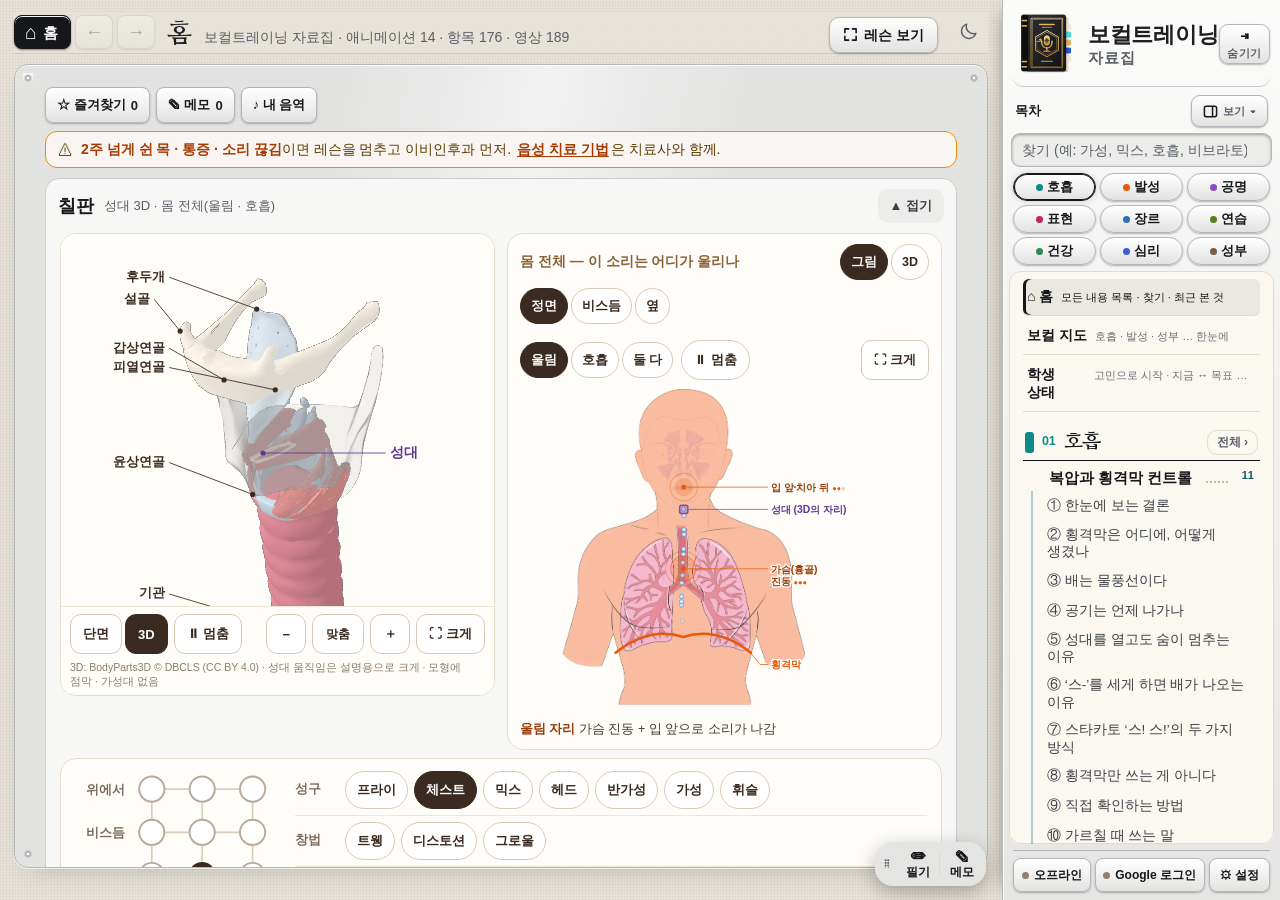
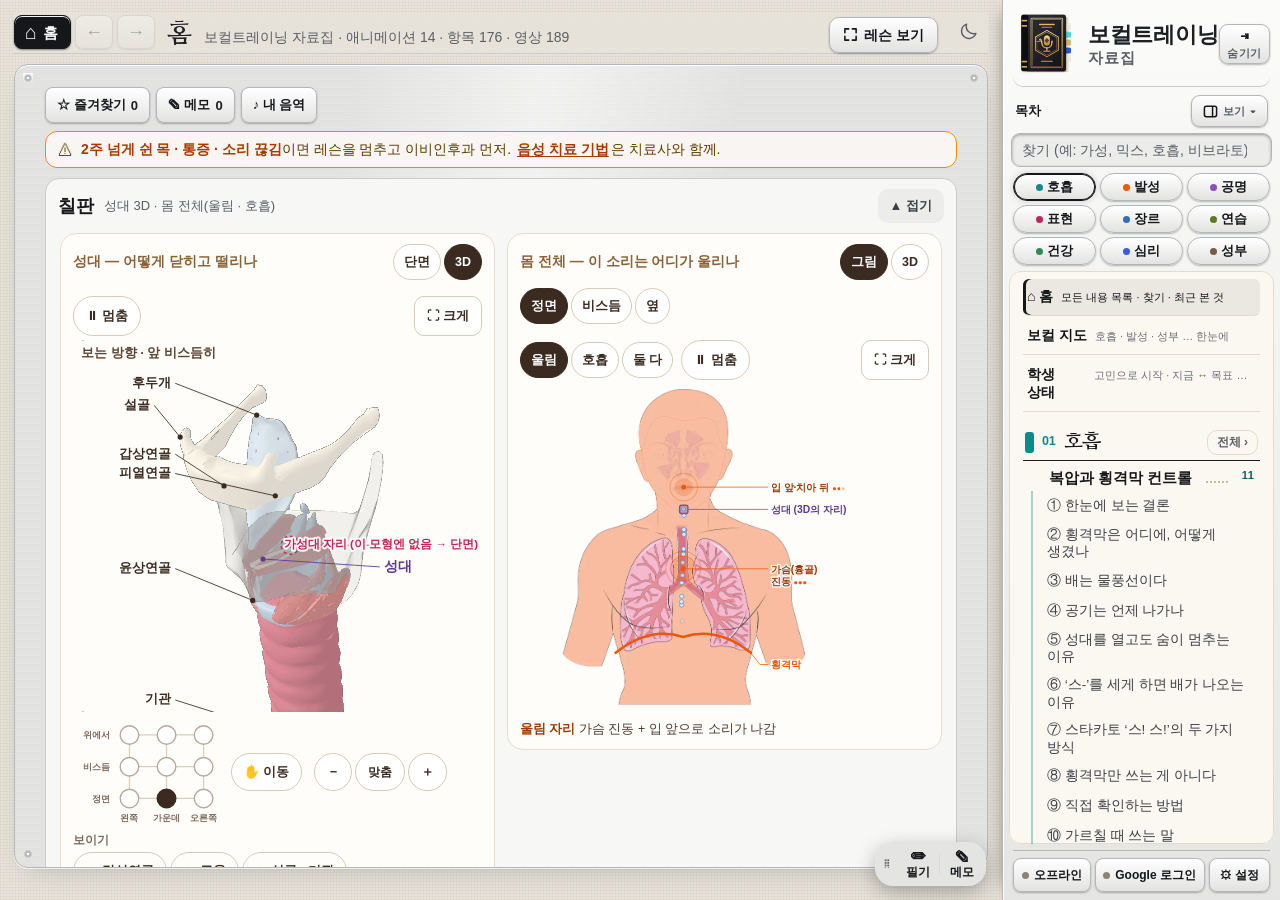
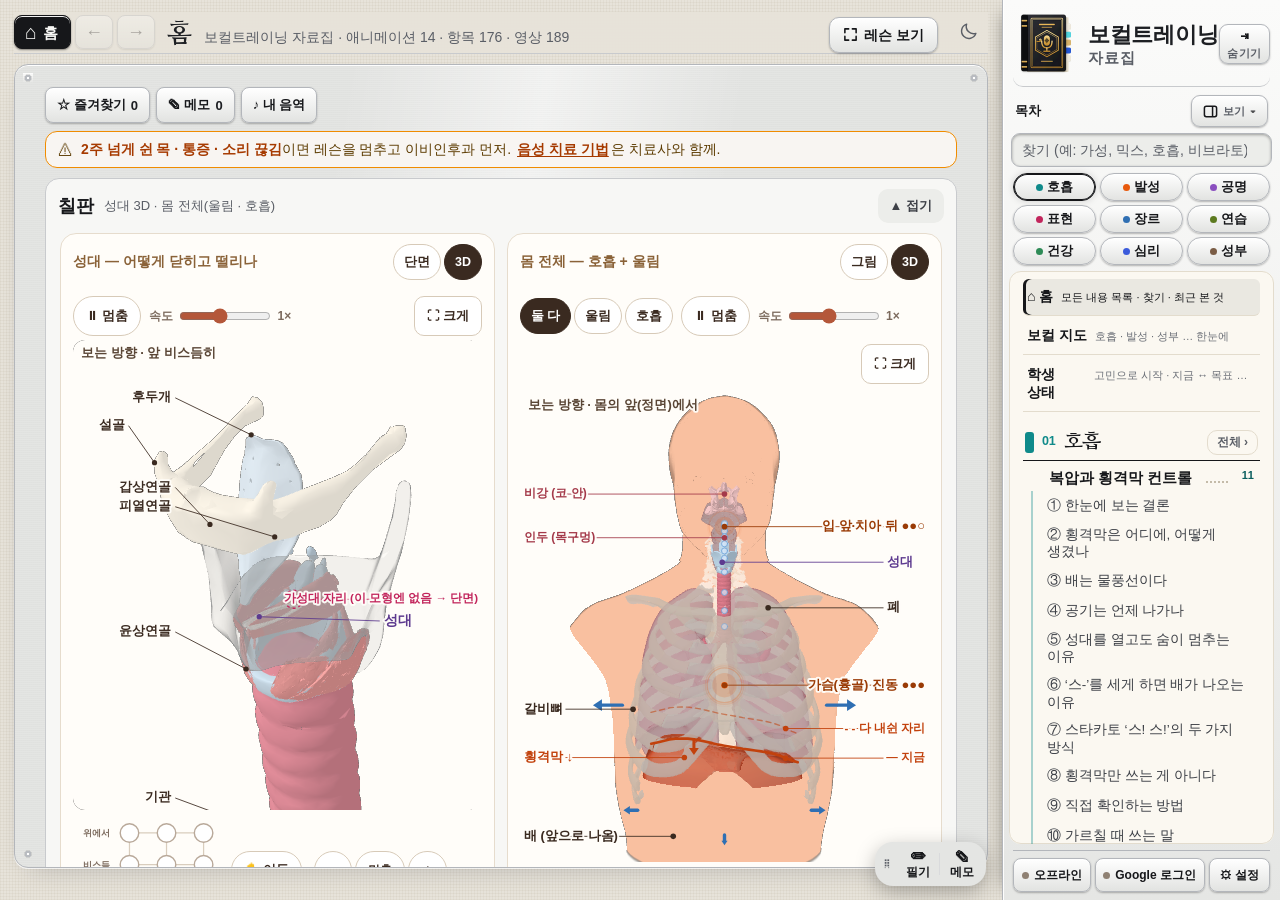
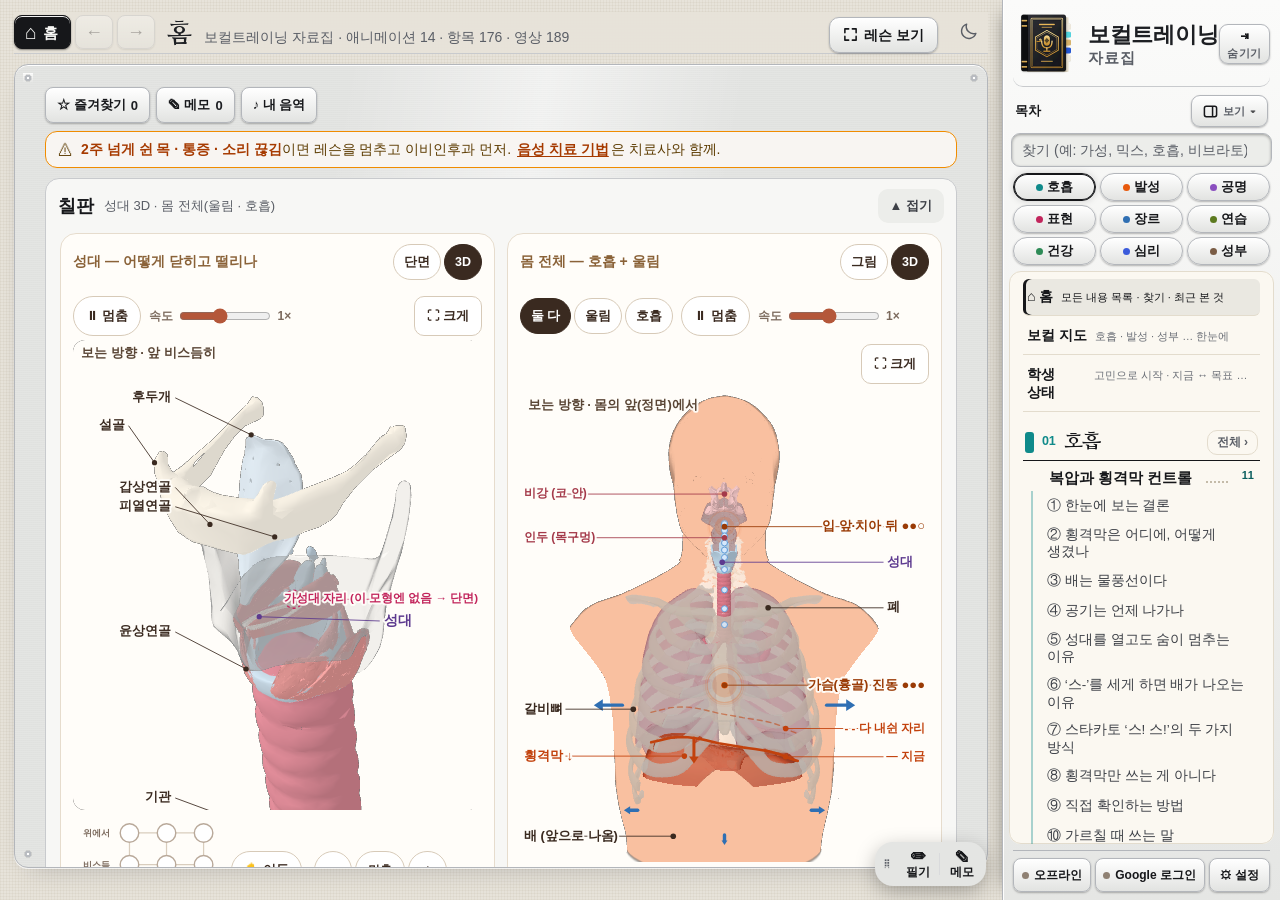
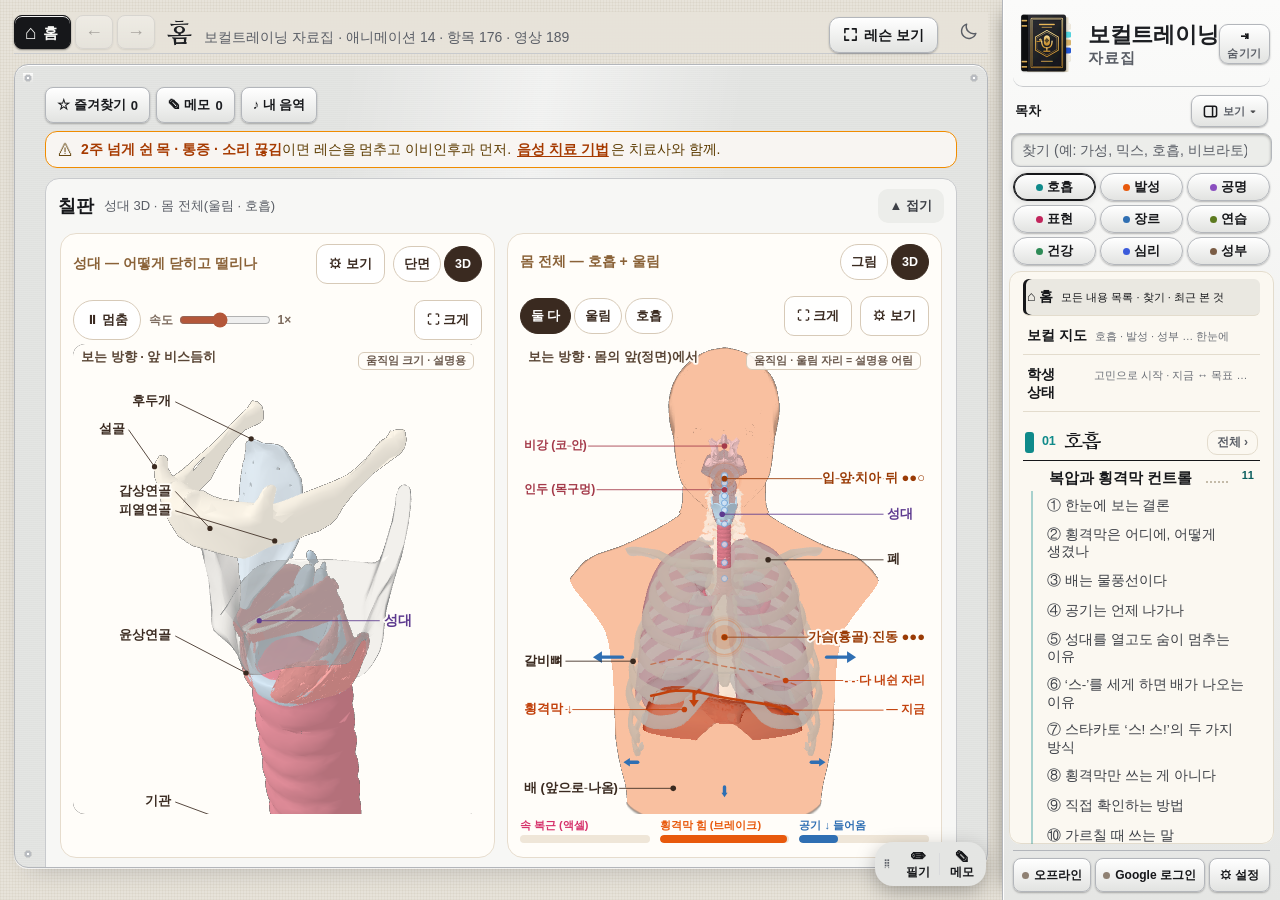
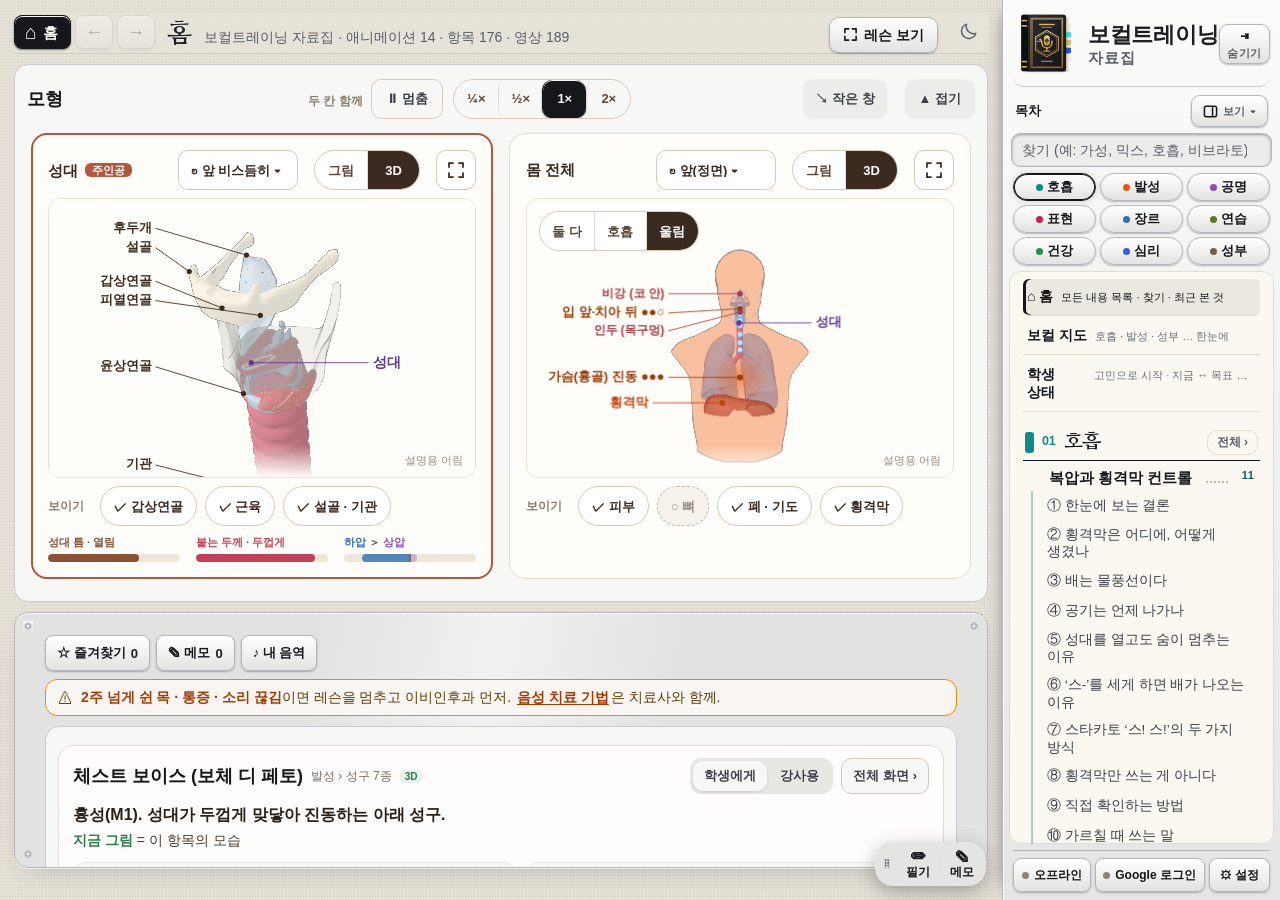
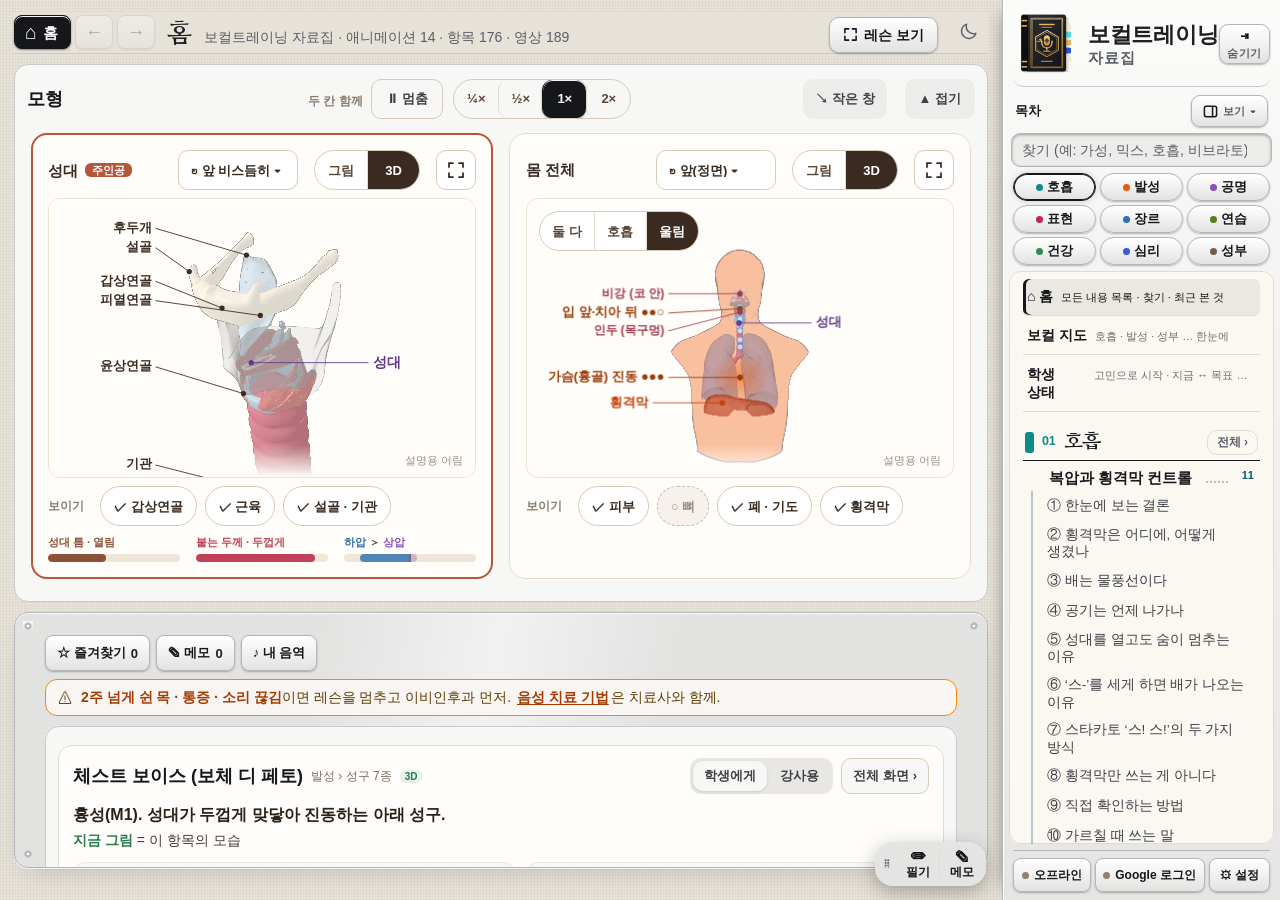
